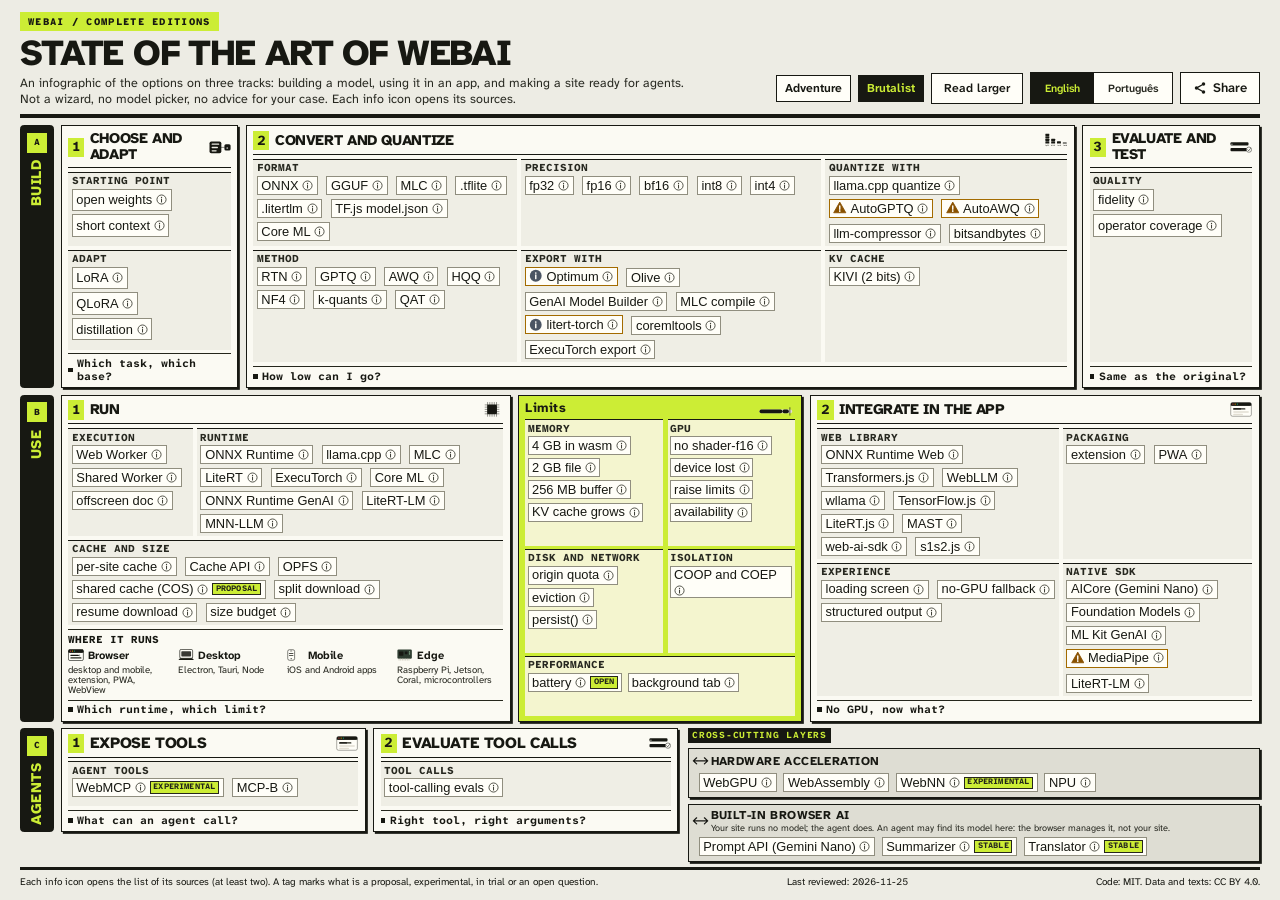
==== docs/index.html @ 15a41387 "Make the WebAI map readable on phones" ====
<!doctype html>
<html lang="en">
<head>
<meta charset="utf-8">
<meta name="viewport" content="width=device-width, initial-scale=1">
<title>State of the Art of WebAI</title>
<meta name="description" content="An infographic of the options on three tracks: building a model, using it in an app, and making a site ready for agents. Not a wizard, no model picker, no advice for your case. Each info icon opens its sources.">
<link rel="canonical" href="https://webai.blog.br/state-of-the-art/"><link rel="alternate" hreflang="en" href="https://webai.blog.br/state-of-the-art/?lang=en"><link rel="alternate" hreflang="pt" href="https://webai.blog.br/state-of-the-art/?lang=pt"><meta property="og:type" content="website"><meta property="og:title" content="State of the Art of WebAI"><meta property="og:description" content="An infographic of the options on three tracks: building a model, using it in an app, and making a site ready for agents. Not a wizard, no model picker, no advice for your case. Each info icon opens its sources."><meta property="og:url" content="https://webai.blog.br/state-of-the-art/"><meta property="og:image" content="https://webai.blog.br/state-of-the-art/figure-en.png">
<link rel="preload" href="fonts/atkinson-hyperlegible-next/atkinson-hyperlegible-next-latin-wght-normal.woff2" as="font" type="font/woff2" crossorigin>
<script>
(function () { try { var q = new URLSearchParams(location.search), r = document.documentElement;
  var th = q.get("theme") || localStorage.getItem("webai-theme"); if (th === "light" || th === "dark") r.setAttribute("data-theme", th);
  if (q.get("fit") === "0") r.setAttribute("data-size", "large"); } catch (e) {} })();
</script>
<style>
/* Atkinson Hyperlegible Next + Mono (OFL, self-hosted, variable). From design-webai/fonts.css; fonts is replaced by build.py (fonts/ or ../fonts/). */
@font-face { font-family: "Atkinson Hyperlegible Next"; font-style: normal; font-weight: 200 800; font-display: swap; src: url(fonts/atkinson-hyperlegible-next/atkinson-hyperlegible-next-latin-wght-normal.woff2) format("woff2"); unicode-range: U+0000-00FF,U+0131,U+0152-0153,U+02BB-02BC,U+02C6,U+02DA,U+02DC,U+0304,U+0308,U+0329,U+2000-206F,U+20AC,U+2122,U+2191,U+2193,U+2212,U+2215,U+FEFF,U+FFFD; }
@font-face { font-family: "Atkinson Hyperlegible Next"; font-style: normal; font-weight: 200 800; font-display: swap; src: url(fonts/atkinson-hyperlegible-next/atkinson-hyperlegible-next-latin-ext-wght-normal.woff2) format("woff2"); unicode-range: U+0100-02BA,U+02BD-02C5,U+02C7-02CC,U+02CE-02D7,U+02DD-02FF,U+0304,U+0308,U+0329,U+1D00-1DBF,U+1E00-1E9F,U+1EF2-1EFF,U+2020,U+20A0-20AB,U+20AD-20C0,U+2113,U+2C60-2C7F,U+A720-A7FF; }
@font-face { font-family: "Atkinson Hyperlegible Next Fallback"; src: local("Arial"); size-adjust: 100.58%; ascent-override: 97.8%; descent-override: 31.4%; line-gap-override: 0.0%; }
@font-face { font-family: "Atkinson Hyperlegible Mono"; font-style: normal; font-weight: 200 800; font-display: swap; src: url(fonts/atkinson-hyperlegible-mono/atkinson-hyperlegible-mono-latin-wght-normal.woff2) format("woff2"); unicode-range: U+0000-00FF,U+0131,U+0152-0153,U+02BB-02BC,U+02C6,U+02DA,U+02DC,U+0304,U+0308,U+0329,U+2000-206F,U+20AC,U+2122,U+2191,U+2193,U+2212,U+2215,U+FEFF,U+FFFD; }
@font-face { font-family: "Atkinson Hyperlegible Mono"; font-style: normal; font-weight: 200 800; font-display: swap; src: url(fonts/atkinson-hyperlegible-mono/atkinson-hyperlegible-mono-latin-ext-wght-normal.woff2) format("woff2"); unicode-range: U+0100-02BA,U+02BD-02C5,U+02C7-02CC,U+02CE-02D7,U+02DD-02FF,U+0304,U+0308,U+0329,U+1D00-1DBF,U+1E00-1E9F,U+1EF2-1EFF,U+2020,U+20A0-20AB,U+20AD-20C0,U+2113,U+2C60-2C7F,U+A720-A7FF; }
@font-face { font-family: "Atkinson Hyperlegible Mono Fallback"; src: local("Courier New"); size-adjust: 94.95%; ascent-override: 103.6%; descent-override: 33.3%; line-gap-override: 0.0%; }
/* State of the Art of WebAI. The board adapts to the window: app.js picks the font (--u, the chip text size) and arranges the five cards in
   1 to 5 columns so the whole map uses the available width and height; the text never shrinks below 12px. */
:root {
  --bg: #f0ede6; --card: #faf9f6; --edge: #d8d4c8; --ink: #1b1a18; --ink2: #55544f; --muted: #6a6964;
  --acc: #c4622d; --acc-tx: #a2461a; --soft: #f6e6dc; --paper: #ffffff; --track: #e2ded2; --sh1: #e7e3d8; --sh2: #ddd8ca; --hole: #3a3a36;
  --al-crit: #b42318; --al-crit-bg: #fdeceb; --al-crit-bd: #d4584d; --al-crit-tx: #8f1d14;
  --al-warn: #8a5200; --al-warn-bg: #fff3d6; --al-warn-bd: #a36b00; --al-warn-tx: #6b3f00;
  --al-info: #4b5563; --al-info-bg: #eceef1; --al-info-bd: #6b7380; --al-info-tx: #374151;
  /* Typography tokens (design-webai, set D): Atkinson Hyperlegible Next for everything, Atkinson Hyperlegible Mono for code. */
  --ff-ui: "Atkinson Hyperlegible Next", "Atkinson Hyperlegible Next Fallback", system-ui, sans-serif;
  --ff-mono: "Atkinson Hyperlegible Mono", "Atkinson Hyperlegible Mono Fallback", ui-monospace, "SF Mono", Menlo, Consolas, monospace;
  --font: var(--ff-ui);
  --ui-2xs: 10px; --ui-xs: 11px; --ui-sm: 12px; --ui-md: 13px; --ui-lg: 14px;   /* fixed UI scale; chip labels never go below --ui-2xs */
  --w-regular: 400; --w-medium: 500; --w-semibold: 600; --w-bold: 700;
  --num-table: tabular-nums;
}
@media (prefers-color-scheme: dark) {
  :root:not([data-theme="light"]) {
    --bg: #151412; --card: #1f1e1b; --edge: #3a3833; --ink: #f0ede6; --ink2: #b9b6ac; --muted: #99978f;
    --acc: #e8814a; --acc-tx: #f09a68; --soft: #2d221b; --paper: #2a2926; --track: #3a3833; --sh1: #1a1917; --sh2: #12110f; --hole: #0d0c0b;
    --al-crit: #ff9a90; --al-crit-bg: #3b1b18; --al-crit-bd: #c65a50; --al-crit-tx: #ffb4ac;
    --al-warn: #ffc861; --al-warn-bg: #382a0d; --al-warn-bd: #a9791c; --al-warn-tx: #ffd98f;
    --al-info: #b4bbc6; --al-info-bg: #2a2d32; --al-info-bd: #7f8896; --al-info-tx: #c9cfd8;
  }
}
:root[data-theme="dark"] {
  --al-crit: #ff9a90; --al-crit-bg: #3b1b18; --al-crit-bd: #c65a50; --al-crit-tx: #ffb4ac;
  --al-warn: #ffc861; --al-warn-bg: #382a0d; --al-warn-bd: #a9791c; --al-warn-tx: #ffd98f;
  --al-info: #b4bbc6; --al-info-bg: #2a2d32; --al-info-bd: #7f8896; --al-info-tx: #c9cfd8;
  --bg: #151412; --card: #1f1e1b; --edge: #3a3833; --ink: #f0ede6; --ink2: #b9b6ac; --muted: #99978f;
  --acc: #e8814a; --acc-tx: #f09a68; --soft: #2d221b; --paper: #2a2926; --track: #3a3833; --sh1: #1a1917; --sh2: #12110f; --hole: #0d0c0b;
}
* { box-sizing: border-box; }
[hidden] { display: none !important; }
html { background: var(--bg); }
body { margin: 0; background: var(--bg); color: var(--ink); font-family: var(--font); line-height: 1.4; font-variant-numeric: var(--num-table); }
a { color: inherit; }

/* page shell */
.page { --m: clamp(12px, 1.1vw, 16px); max-width: none; margin: 0 auto; padding: 8px var(--m) 8px; }
.top { display: flex; flex-wrap: wrap; gap: 8px 24px; align-items: center; justify-content: space-between; margin-bottom: 4px; }
.top h1 { margin: 0; font-size: 20px; letter-spacing: -0.01em; line-height: 1.2; }
.top p { margin: 4px 0 0; color: var(--ink2); font-size: 12px; line-height: 1.4; max-width: 90ch; }
[data-contrib-only][hidden] { display: none !important; }
.contrib-note { flex: 1 0 100%; padding: 4px 10px; border: 1px dashed var(--al-warn-bd); border-radius: 8px; background: var(--al-warn-bg); color: var(--al-warn-tx) !important; }
.seg { display: inline-flex; border: 1px solid var(--edge); border-radius: 999px; overflow: hidden; background: var(--card); }
.seg button { font: inherit; font-weight: 600; font-size: 13px; padding: 6px 14px; border: 0; background: transparent; color: var(--ink2); cursor: pointer; display: inline-flex; align-items: center; }
.seg button:hover { color: var(--ink); }
.seg button[aria-pressed="true"] { background: var(--ink); color: var(--bg); }
.seg button:focus-visible { outline: 2px solid var(--acc); outline-offset: -2px; }
.themes button { padding: 6px 10px; } .themes svg { width: 15px; height: 15px; display: block; }
.foot { margin-top: 6px; font-size: 11px;   display: flex; flex-wrap: wrap; gap: 8px 28px; color: var(--muted); }
.foot p { margin: 0; }
html.export .top, html.export .foot { display: none; }
html.export .page { padding: 20px; max-width: none; }
html.export .board { --u: 14.4px; width: 1552px; margin: 0; }

/* board: three lanes (rows), one per audience; each lane is a row of steps read left to right. Link bands sit between lanes. app.js picks the font (--u) so the whole board fits the window. */
.board { position: relative; display: flex; flex-direction: column; --u: 13px; --s: 9.8px; --gc: calc(var(--s) * 2.1);
  font-size: var(--u); padding: calc(var(--s) * 0.3) calc(var(--s) * 0.6) calc(var(--s) * 0.9) 0; max-width: 2400px; margin: 0 auto; gap: calc(var(--s) * 0.5); }
.lane { display: grid; grid-template-columns: calc(var(--u) * 2.5) minmax(0, 1fr); gap: calc(var(--s) * 0.9); align-items: stretch; }
.lane-h { display: flex; flex-direction: column; align-items: center; gap: calc(var(--s) * 0.8); padding: calc(var(--s) * 0.6) 0; border-radius: calc(var(--s) * 0.95); background: var(--ink); color: var(--bg); }
.lane-h h2 { margin: 0; font-size: calc(var(--u) * 1.5); line-height: 1; letter-spacing: 0.14em; text-transform: uppercase; writing-mode: vertical-rl; transform: rotate(180deg); white-space: nowrap; }
.lane-l { width: calc(var(--s) * 2); height: calc(var(--s) * 2); display: grid; place-items: center; border-radius: 50%; background: var(--bg); color: var(--ink); font-weight: 700; font-size: calc(var(--s) * 1.1); }
.lane[data-lane="build"] .lane-l { border-radius: 50%; } .lane[data-lane="use"] .lane-l { border-radius: 20%; } .lane[data-lane="agents"] .lane-l { border-radius: 50% 50% 50% 8%; }
.steps { display: flex; gap: var(--gc); min-width: 0; align-items: stretch; }
.steps > * { position: relative; flex: 1 1 0; min-width: 0; }
.steps > * + *::before { content: ""; position: absolute; z-index: 2; left: calc(var(--gc) * -0.92); top: calc(var(--s) * 1.6); width: 0; height: 0; border: calc(var(--s) * 0.55) solid transparent; border-left: calc(var(--s) * 0.8) solid var(--acc); border-right: 0; }
.steps > .panel.step::before { display: none; }
.band { position: relative; display: flex; align-items: center; gap: calc(var(--s) * 1.4); flex-wrap: wrap; margin-left: calc(var(--u) * 2.5 + var(--s) * 0.9); padding: calc(var(--s) * 0.5) calc(var(--s) * 1.1); background: var(--soft); border: 1.5px dashed var(--acc); border-radius: calc(var(--s) * 0.95); }
.band .varrow { flex: none; width: calc(var(--s) * 1.5); height: calc(var(--s) * 2.4); color: var(--acc); }
.band-h { min-width: 0; max-width: calc(var(--u) * 30); }
.band-h h3 { margin: 0; font-size: calc(var(--u) * 0.9); letter-spacing: 0.1em; text-transform: uppercase; color: var(--acc-tx); }
.band-note { margin: calc(var(--s) * 0.15) 0 0; font-size: calc(var(--u) * 0.85); color: var(--ink2); line-height: 1.3; }
.band .groups { column-width: auto; column-count: 1; display: flex; flex-wrap: wrap; gap: 0 calc(var(--s) * 1.6); align-items: center; }
.band .groups > .group { margin: 0; display: flex; align-items: center; gap: calc(var(--s) * 0.6); flex-wrap: wrap; }
.band .group h3 { margin: 0; }

/* cards */
.card { position: relative; display: flex; flex-direction: column; background: var(--card); border: 1px solid var(--edge);
  border-radius: calc(var(--s) * 0.95); padding: calc(var(--s) * 0.7) calc(var(--s) * 1.1);
  box-shadow: calc(var(--s) * 0.35) calc(var(--s) * 0.35) 0 var(--sh1), calc(var(--s) * 0.7) calc(var(--s) * 0.7) 0 var(--sh2); }
.badge { flex: none; width: calc(var(--s) * 2); height: calc(var(--s) * 2); border-radius: 50%; background: var(--ink); color: var(--bg); display: grid; place-items: center; font-weight: 700; font-size: calc(var(--s) * 1.1); }
.card-h { display: flex; align-items: center; gap: calc(var(--s) * 0.8); min-height: calc(var(--s) * 2); margin-bottom: calc(var(--s) * 0.35); }
.card-h h2 { margin: 0; flex: 1; min-width: 0; font-size: calc(var(--u) * 1.25); letter-spacing: -0.005em; }
.card-h .icon { display: block; height: calc(var(--s) * 2.2); width: calc(var(--s) * 4.6); flex: none; }
.card-h .icon svg { height: 100%; width: 100%; }
.body { flex: 1; display: flex; flex-direction: column; justify-content: flex-start; gap: calc(var(--s) * 0.6); padding: calc(var(--s) * 0.15) 0; }
.decision { margin-top: calc(var(--s) * 0.35); padding-top: calc(var(--s) * 0.5); border-top: 1px solid var(--edge); display: flex; align-items: center; gap: calc(var(--s) * 0.8);
  font-weight: 600; font-size: calc(var(--u) * 1.1); }
.decision::before { content: ""; flex: none; width: calc(var(--s) * 0.6); height: calc(var(--s) * 0.6); background: var(--acc); transform: rotate(45deg); }

/* groups and chips: the groups of a card flow in as many columns as fit, balanced top to bottom */
.groups { column-width: calc(var(--u) * 14); column-gap: calc(var(--s) * 1.6); column-fill: balance; }
.groups > .group { break-inside: avoid; margin: 0 0 calc(var(--s) * 0.6); }
.panel .groups { column-width: calc(var(--u) * 13.5); }
.group { min-width: 0; }
.group h3 { margin: 0 0 calc(var(--s) * 0.3); font-size: calc(var(--u) * 0.82); letter-spacing: 0.1em; text-transform: uppercase; color: var(--ink2); font-weight: 700; }
.chips { list-style: none; margin: 0; padding: 0; display: flex; flex-wrap: wrap; gap: calc(var(--s) * 0.3) calc(var(--s) * 0.35); }
.chip { display: inline-flex; align-items: center; gap: 0.5em; padding: calc(var(--s) * 0.2) calc(var(--s) * 0.55); background: var(--paper); border: 1px solid var(--edge); max-width: 100%;
  border-radius: calc(var(--s) * 1.1); font-size: var(--u); line-height: 1.12; font-weight: 600; text-decoration: none; color: var(--ink); }
.chip { font-family: inherit; cursor: pointer; text-align: left; }
.chip:hover { border-color: var(--acc); }
.chip:focus-visible { border-color: var(--acc); outline: 2px solid var(--acc); outline-offset: 2px; }
.chip[data-kind="tree"] .caret { width: 0.95em; height: 0.95em; flex: none; color: var(--muted); transition: color 0.12s; }
.chip[aria-expanded="true"] { border-color: var(--acc); background: var(--soft); }
.chip[aria-expanded="true"] .caret { color: var(--acc); }
.chip[data-status]:not([data-status="stable"]) { border-style: dashed; border-color: var(--acc); }
.chip[data-status="stable"] em { color: var(--ink2); }
.chips li { min-width: 0; max-width: 100%; }
.chip em { white-space: nowrap; font-style: normal; font-size: max(var(--ui-2xs), 0.62em); font-weight: 700; letter-spacing: 0.05em; text-transform: uppercase; color: var(--acc-tx); }

/* where it runs and limits */
.where h3 { margin: 0 0 calc(var(--s) * 0.4); font-size: calc(var(--u) * 0.82); letter-spacing: 0.1em; text-transform: uppercase; color: var(--ink2); font-weight: 700; }
.where-grid { display: grid; grid-template-columns: repeat(auto-fit, minmax(calc(var(--u) * 7.2), 1fr)); gap: calc(var(--s) * 0.9); }
.where-item .glyph { display: block; height: calc(var(--s) * 2); width: calc(var(--s) * 3.4); margin-bottom: calc(var(--s) * 0.3); }
.where-item .glyph svg { height: 100%; width: auto; max-width: 100%; }
.where-item a { font-weight: 700; font-size: calc(var(--u) * 1.05); text-decoration: none; }
.where-item a:hover { color: var(--acc); }
.where-item p { margin: calc(var(--s) * 0.2) 0 0; font-size: calc(var(--u) * 0.88); color: var(--ink2); line-height: 1.3; }
.panel { background: var(--soft); border: 1.5px solid var(--acc); border-radius: calc(var(--s) * 1.1); padding: calc(var(--s) * 0.6) calc(var(--s) * 0.9) calc(var(--s) * 0.35); }
.panel-h { display: flex; align-items: center; justify-content: space-between; margin-bottom: calc(var(--s) * 0.35); }
.panel-h h3 { margin: 0; font-size: calc(var(--u) * 1.1); letter-spacing: 0.1em; text-transform: uppercase; color: var(--acc-tx); }
.panel-h .icon { display: block; height: calc(var(--s) * 1.2); width: calc(var(--s) * 5.2); }
.panel-h .icon svg { height: 100%; width: 100%; }
.panel .chip { background: var(--paper); }

/* icons follow the theme */
[data-f="ink"] { fill: var(--ink); } [data-s="ink"] { stroke: var(--ink); }
[data-f="acc"] { fill: var(--acc); } [data-s="acc"] { stroke: var(--acc); }
[data-f="bg"] { fill: var(--bg); } [data-s="bg"] { stroke: var(--bg); }
[data-f="paper"] { fill: var(--paper); } [data-s="paper"] { stroke: var(--paper); }
[data-f="edge"] { fill: var(--edge); } [data-s="edge"] { stroke: var(--edge); }
[data-f="track"] { fill: var(--track); } [data-s="track"] { stroke: var(--track); }
[data-f="muted"] { fill: var(--muted); } [data-s="muted"] { stroke: var(--muted); }

/* source menu, alerts */
.sr { position: absolute; width: 1px; height: 1px; margin: -1px; padding: 0; overflow: hidden; clip: rect(0 0 0 0); white-space: nowrap; border: 0; }
.al { display: inline-flex; flex: none; width: 1.05em; height: 1.05em; }
.al .ai { width: 100%; height: 100%; display: block; }
.al .g { stroke: var(--paper); } .al .gf { fill: var(--paper); }
.al[data-level="critical"] { color: var(--al-crit); } .al[data-level="warning"] { color: var(--al-warn); } .al[data-level="info"] { color: var(--al-info); }
.chip[data-alert="critical"] { border-color: var(--al-crit-bd); } .chip[data-alert="warning"] { border-color: var(--al-warn-bd); } .chip[data-alert="info"] { border-color: var(--al-info-bd); }
.chip[data-alert] { border-style: solid; }
.pop { background: var(--paper); color: var(--ink); border: 1px solid var(--edge); border-radius: 12px; box-shadow: 0 10px 30px rgba(0, 0, 0, 0.18); font-size: 13px; line-height: 1.4; }
.pop { position: fixed; z-index: 60; width: min(360px, calc(100vw - 16px)); max-height: min(86vh, 640px); overflow: auto; padding: 6px; }
.pop-head, .pop-alert { padding: 7px 10px; }
.pop-head .ph-top { display: flex; align-items: baseline; gap: 8px; }
.pop-head strong { font-size: 14px; }
.pop-head .tag, .pop .tag { font-style: normal; font-size: max(var(--ui-2xs), 10.5px); font-weight: 700; letter-spacing: 0.05em; text-transform: uppercase; color: var(--acc-tx); }
.pop-head .ph-desc { margin: 3px 0 0; color: var(--ink2); }
.pop-head .ph-meta { margin: 5px 0 0; font-size: 11.5px; color: var(--ink2); font-variant-numeric: tabular-nums; }
.pop-alert { margin: 4px 0 2px; border-radius: 8px; }
.pop-alert .al-title { display: flex; align-items: center; gap: 6px; font-weight: 700; }
.pop-alert .al-text { margin: 4px 0 0; color: var(--ink); }
.pop-alert .al-meta { margin: 5px 0 0; font-size: 11.5px; color: var(--ink2); font-variant-numeric: tabular-nums; }
.pop[data-alert="critical"] { background: var(--al-crit-bg); border-color: var(--al-crit-bd); }
.pop[data-alert="warning"] { background: var(--al-warn-bg); border-color: var(--al-warn-bd); }
.pop[data-alert="info"] { background: var(--al-info-bg); border-color: var(--al-info-bd); }
[data-alert="critical"] .al-title { color: var(--al-crit-tx); } [data-alert="warning"] .al-title { color: var(--al-warn-tx); } [data-alert="info"] .al-title { color: var(--al-info-tx); }
.pop a { display: flex; flex-direction: column; gap: 1px; padding: 7px 10px; border-radius: 8px; text-decoration: none; }
.pop a:hover, .pop a:focus-visible { background: var(--soft); outline: none; }
.pop[data-alert] a:hover, .pop[data-alert] a:focus-visible { background: var(--paper); }
.pop a:focus-visible { box-shadow: inset 0 0 0 2px var(--acc); }
.pop .ev-group { display: flex; flex-wrap: wrap; gap: 0 4px; padding: 2px 10px 8px; }
.pop .ev-group .pg { width: 100%; padding: 6px 0 2px; }
.pop a.ev { display: inline-block; font-size: 12px; padding: 2px 6px; margin-left: -6px; word-break: break-all; text-decoration: underline; text-underline-offset: 2px; }
.pop[data-alert] { width: min(430px, calc(100vw - 16px)); }
.pop .t { font-weight: 600; }
.pop .m { display: flex; gap: 8px; align-items: baseline; color: var(--ink2); font-size: 11.5px; }
.pop .m em { font-style: normal; } .pop .m time { margin-left: auto; font-variant-numeric: tabular-nums; white-space: nowrap; }
.pop .pg { padding: 8px 10px 2px; font-size: 10.5px; letter-spacing: 0.12em; text-transform: uppercase; font-weight: 700; color: var(--ink2); }
.pop [role="group"] { border-top: 1px solid var(--edge); margin-top: 4px; }
.pop [role="menu"] > [role="group"]:first-child { margin-top: 2px; }
.pop[data-alert] [role="group"] { border-top-color: var(--edge); }

/* The board's size on the page is decided by app.js (see arrange()): Normal = the target font; Large = a bigger font; Fit = the smallest
   font (never below 12px) with which the whole map fits the window. The cards are re-arranged to use the width and the height. */
.small-window { font-size: 12px; color: var(--acc-tx); }
/* Fit to screen: while measuring and once it fits, the page is exactly one viewport tall (100% of the layout viewport, no vh/dvh to round). */
html.fitting, html.fitting body, html.fitted, html.fitted body { overflow: hidden; }
html.fitted, html.fitted body { height: 100%; }
html.fitted .page { height: 100%; display: flex; flex-direction: column; box-sizing: border-box; }
html.fitted .top, html.fitted .foot { flex: none; }
html.fitted .lane { flex: 1 1 auto; }
html.fitted .board { flex: 1 1 auto; min-height: 0; width: 100%; }   /* same width as when measured: an auto-margin flex item would shrink to its content */
html.embed .page { --m: 8px; padding: 4px var(--m); }
html.embed .top, html.embed .foot { display: none; }

/* header: title and tagline on the left; on the right ONE row (language, theme, Share), same height, same gap */
.intro { flex: 1 1 320px; min-width: 0; }
@media (pointer: coarse) { .chip { min-height: 24px; } }
.bar { display: flex; align-items: center; gap: 8px; flex: none; max-width: 100%; flex-wrap: wrap; }
.seg, .btn.share { height: 32px; box-sizing: border-box; }
.seg button { height: 100%; }
.btn { font: inherit; font-weight: 600; font-size: 13px; display: inline-flex; align-items: center; gap: 6px; padding: 6px 12px; border: 1px solid var(--edge); border-radius: 999px;
  background: var(--card); color: var(--ink2); cursor: pointer; text-decoration: none; }
.btn:hover, .btn[aria-expanded="true"] { color: var(--ink); border-color: var(--acc); }
.btn:focus-visible { outline: 2px solid var(--acc); outline-offset: 2px; }
.btn .ic { width: 14px; height: 14px; flex: none; }
.btn.sm { padding: 3px 10px; font-size: 12px; }
.small-window { flex-basis: 100%; text-align: right; font-size: 12px; color: var(--acc-tx); }
.reviewed { font-size: 12px; color: var(--muted); font-variant-numeric: tabular-nums; }

/* the Share popover: share, embed, download, suggest */
.pop-share { width: min(400px, calc(100vw - 16px)); max-height: 60vh; padding: 8px 14px 10px; }
.sh-top { position: sticky; top: 0; height: 0; z-index: 2; display: flex; align-items: flex-start; justify-content: flex-end; overflow: visible; }
.sh-top .btn { flex: none; }
.sh-top .btn { position: relative; top: 2px; background: var(--card); }
.sh-sec { padding: 8px 0 6px; border-top: 1px solid var(--edge); }
.sh-top + .sh-sec { border-top: 0; padding-top: 4px; }
.sh-sec h3 { margin: 0 0 6px; font-size: 11px; letter-spacing: 0.1em; text-transform: uppercase; color: var(--ink2); }
.sh-links { display: flex; flex-wrap: wrap; gap: 6px; }
.sh-foot { display: flex; align-items: center; justify-content: space-between; gap: 12px; padding-top: 8px; border-top: 1px solid var(--edge); font-size: 13px; }
.sh-foot a { color: var(--ink); text-underline-offset: 2px; }
.emb-help { margin: 0 0 2px; font-size: 12px; color: var(--ink2); }
.pop .emb-help a { display: inline; padding: 0; border-radius: 0; color: var(--ink2); text-decoration: underline; text-underline-offset: 2px; }
.pop .emb-help a:hover, .pop .emb-help a:focus-visible { background: none; color: var(--ink); }
.emb-row { display: grid; grid-template-columns: minmax(0, 1fr) auto; align-items: center; gap: 2px 12px; padding: 7px 0; border-top: 1px solid var(--edge); }
.emb-row:first-of-type { border-top: 0; }
.emb-txt { min-width: 0; }
.emb-txt b { font-size: 13px; }
.emb-txt p { margin: 1px 0 3px; font-size: 12px; line-height: 1.35; color: var(--ink2); }
.emb-txt code.pv { display: block; max-width: 100%; overflow: hidden; text-overflow: ellipsis; white-space: nowrap; font-family: var(--ff-mono); font-size: var(--ui-xs); color: var(--muted); }
.btn.copy { background: var(--ink); color: var(--bg); border-color: var(--ink); min-width: 78px; justify-content: center; }
.btn.copy:hover, .btn.copy:focus-visible { background: var(--acc); border-color: var(--acc); color: #fff; }
.btn.copy.done { background: var(--acc); border-color: var(--acc); color: #fff; }
@media (max-width: 700px) {
  .top { align-items: flex-start; }
  .bar { flex-wrap: wrap; }
  .small-window { text-align: left; }
  .pop-share { left: 0 !important; right: 0; top: auto !important; bottom: 0; width: 100% !important; max-height: 60vh; border-radius: 14px 14px 0 0; padding-bottom: 14px; }   /* phone: a short sheet at the bottom */
}
.toast { position: fixed; z-index: 90; left: 50%; bottom: 24px; transform: translateX(-50%); padding: 8px 14px; border-radius: 999px; background: var(--ink); color: var(--bg); font-size: 13px; }
@media (max-width: 700px) { .tools, .tools-row, .actions { align-items: flex-start; justify-content: flex-start; } .reviewed { padding-left: 0; } .top h1 { font-size: 20px; } }
.pop .m time { white-space: nowrap; }

/* the model line (drawn by app.js as one SVG path) and the small motions. Motion is decoration only: nothing depends on it. */
.where-item:nth-child(2) { --i: 1; } .where-item:nth-child(3) { --i: 2; } .where-item:nth-child(4) { --i: 3; }
@keyframes march { to { stroke-dashoffset: -16; } }
@keyframes wi-in { from { opacity: 0; transform: translateY(8px); } to { opacity: 1; transform: none; } }
@keyframes blink { 50% { opacity: 0; } }
@keyframes glow { from { opacity: 0.78; } to { opacity: 1; } }
@keyframes ring { 0% { opacity: 0.75; transform: scale(1); } 70%, 100% { opacity: 0; transform: scale(3.4); } }
@keyframes led { 0% { opacity: 1; } 50% { opacity: 0.22; } }
html.motion html.motion:not(.settled) .where-item { animation: wi-in 0.55s cubic-bezier(0.2, 0.7, 0.2, 1) both; animation-delay: calc(var(--i, 0) * 140ms + 200ms); }
html.motion .where-item .m-cursor { animation: blink 1.1s steps(1) infinite; animation-delay: calc(var(--i, 0) * 0.3s); }
html.motion .where-item .m-glow { animation: glow 3.2s ease-in-out infinite alternate; }
html.motion .where-item .m-pulse { animation: glow 2.4s ease-in-out infinite alternate; }
html.motion .where-item .m-ring { transform-box: fill-box; transform-origin: center; animation: ring 2.8s ease-out infinite; }
html.motion .where-item .m-led1 { animation: led 1.6s steps(1) infinite; }
html.motion .where-item .m-led2 { animation: led 1.6s steps(1) infinite 0.5s; }
.panel.step { align-self: stretch; display: flex; flex-direction: column; }
.panel.step .groups { column-width: calc(var(--u) * 12); }
@media (prefers-reduced-motion: reduce) { .where-item, .where-item * { animation: none !important; transition: none !important; } }
/* phone: one column; every lane is a header over its steps, the steps stack, the arrows point down */
@media (max-width: 700px) {
  .lane { grid-template-columns: 1fr; }
  .lane-h { flex-direction: row; align-items: center; padding: calc(var(--s) * 0.5) calc(var(--s) * 0.8); }
  .lane-h h2 { writing-mode: horizontal-tb; transform: none; font-size: calc(var(--u) * 1.1); }
  .steps { flex-direction: column; }
  .steps > * + *::before { left: calc(var(--s) * 3); top: calc(var(--gc) * -0.92); border: calc(var(--s) * 0.55) solid transparent; border-top: calc(var(--s) * 0.8) solid var(--acc); border-bottom: 0; }
  .band { margin-left: 0; }
}
.band .group h3 { position: absolute; width: 1px; height: 1px; margin: -1px; overflow: hidden; clip: rect(0 0 0 0); white-space: nowrap; }   /* the band's own title says it; the group label stays for screen readers */

/* soft separators: a thin dotted line, half transparent, between the groups of a card (horizontal), between its columns (vertical), and after a band's title.
   They are drawn without taking space, so the height does not change; app.js marks the group that starts a column (.first) so no line shows above it. */
:root { --sep: color-mix(in srgb, var(--ink) 30%, transparent); }
.card .groups, .panel .groups { column-rule: 1px dotted var(--sep); }
.card .group, .panel .group { position: relative; }
.card .group:not(.first)::before, .panel .group:not(.first)::before { content: ""; position: absolute; left: 0; right: 0; top: calc(var(--s) * -0.3); border-top: 1px dotted var(--sep); pointer-events: none; }
.group:first-child::before { display: none !important; }
.body > .where { position: relative; }
.body > .where::before { content: ""; position: absolute; left: 0; right: 0; top: calc(var(--s) * -0.3); border-top: 1px dotted var(--sep); }
.band-h { padding-right: calc(var(--s) * 1.4); border-right: 1px dotted var(--sep); align-self: stretch; display: flex; flex-direction: column; justify-content: center; }

/* Edition-only artwork and labels must not appear in classic rendering. */
html:not([data-edition]) .edition-only, html:not([data-edition]) .chapter-art, html:not([data-edition]) .chapter-name, html.export .edition-switch { display:none; }

</style>
<style id="editions-style" media="not all">
/* Visual editions for the main interactive page. Classic, embed and export are unchanged. */
html,body{min-height:100%;height:auto!important}
html[data-edition]{color-scheme:light}
body{background:var(--bg);color:var(--ink);overflow-x:clip}
.page{display:block!important;max-width:1600px;width:100%;height:auto!important;padding:33px clamp(14px,3.3vw,55px) 26px}
.top{display:block;margin:0 0 26px;padding:0 0 20px;border-bottom:1px solid var(--edge)}
.top .intro{max-width:800px}
.top h1{font-size:clamp(34px,6vw,75px);letter-spacing:-.053em;line-height:1;margin:12px 0 13px}
.top .intro p{font-size:clamp(14px,2vw,18px);line-height:1.48;color:var(--ink2);margin:0;max-width:67ch}
.top .bar{display:flex;margin:16px 0 0;align-items:center;flex-wrap:wrap;gap:8px}
.top .themes,.top .small-window{display:none}
.edition-switch{display:flex;flex-wrap:wrap;gap:7px}
.edition-switch button{font:650 14px/1.25 var(--ff-ui);padding:8px 11px;background:var(--paper);color:var(--ink);border:1px solid var(--edge);border-radius:5px;cursor:pointer}
.edition-switch button[aria-pressed=true]{color:var(--paper);background:var(--ink);border-color:var(--ink)}
.top .seg{max-width:100%;min-width:0}
.eyebrow{font:750 13px/1.1 var(--ff-mono);letter-spacing:.14em;color:var(--acc-tx);text-transform:uppercase}
.caption{margin:8px 0 0;font-size:14px;color:var(--ink2)}
.board{--u:16px!important;--s:11px!important;--gc:17px;display:flex;flex-direction:column;padding:0;margin:0;max-width:none;width:100%;gap:21px;font-size:16px}
.lane{display:block;min-width:0}
.lane[data-lane=build]{--route:var(--build)}
.lane[data-lane=use]{--route:var(--use)}
.lane[data-lane=agents]{--route:var(--agents)}
.lane-h{display:flex;flex-direction:row;justify-content:start;align-items:center;gap:12px;margin:0 0 13px;padding:0;color:var(--route);background:none;border-radius:0}
.lane-h h2{writing-mode:horizontal-tb;transform:none;font-size:24px;letter-spacing:.035em;text-transform:none;white-space:normal;color:var(--route)}
.lane-l{font:800 13px/1 var(--ff-mono);width:31px;height:31px;border-radius:50%!important;background:var(--route);color:var(--bg)}
.steps{display:grid;grid-template-columns:repeat(var(--cols, 3),minmax(0,1fr));gap:16px}
.lane[data-lane=agents]{--cols:2}
.steps>*{min-width:0}
.steps > *+*::before{content:none}
.card,.panel{display:flex;flex-direction:column;min-width:0;padding:16px;background:var(--card);border:1px solid var(--edge);border-radius:8px;box-shadow:none}
.card-h{min-height:0;gap:8px;margin:0 0 13px;align-items:center}
.card-h h2{font:780 clamp(21px,2vw,26px)/1.1 var(--ff-ui);letter-spacing:-.025em}
.card-h .icon{width:34px;height:21px}
.badge{font:750 15px/1 var(--ff-mono);width:auto;height:auto;border-radius:0;background:none;color:var(--route);padding-right:2px}
.body{gap:13px;padding:0}
.card .groups,.panel .groups{column-count:unset;column-width:auto;column-rule:0;display:grid;align-content:start;grid-template-columns:repeat(auto-fit,minmax(min(100%,153px),1fr));gap:11px}
.card .groups>.group,.panel .groups>.group{min-width:0;margin:0}
.card .group:not(.first)::before,.panel .group:not(.first)::before,.body>.where::before{content:none}
.group h3,.where h3,.panel-h h3,.band-h h3{letter-spacing:.035em;text-transform:none;font:740 15px/1.2 var(--ff-ui);color:var(--ink)}
.group h3{margin:0 0 7px;color:var(--ink2)}
.chips{display:flex;gap:5px}
.chip,.panel .chip{background:transparent;color:var(--ink);border:1px solid transparent;border-radius:4px;min-height:28px;padding:3px 5px;font:620 16px/1.23 var(--ff-ui);align-items:center}
.chip .n{overflow-wrap:anywhere;min-width:0}
.chip em{font:750 10px/1.18 var(--ff-mono);letter-spacing:.02em;color:var(--acc-tx);background:var(--paper);padding:2px 4px;border:1px solid var(--edge);border-radius:2px}
.chip:hover,.chip[aria-expanded=true]{background:var(--paper);border-color:var(--route,var(--acc))}
.chip[data-alert]{border-color:var(--al-warn-bd)}
.chip[data-alert=info]{border-color:var(--al-info-bd)}
.chip[data-alert=critical]{border-color:var(--al-crit-bd)}
.chip[data-status]:not([data-status=stable]){border-style:solid}
.chip[data-kind=tree] .caret{width:13px;height:13px;color:var(--muted)}
.decision{color:var(--ink);font:690 16px/1.2 var(--ff-ui);padding:10px 0 0;margin:13px 0 0;border-color:var(--edge)}
.decision::before{width:7px;height:7px;background:var(--route,var(--acc))}
.where{border-top:1px solid var(--edge);padding-top:9px}
.where-grid{grid-template-columns:repeat(2,minmax(0,1fr))}
.where-item a{font-size:16px}
.where-item p{font-size:14px}
.panel-h{margin:0 0 10px;color:var(--ink)}
.panel-h h3,.band-h h3{font-size:18px}
.band{margin:0;padding:13px 16px;background:var(--soft);border:1px solid var(--edge);color:var(--ink);gap:10px 16px;align-items:center}
.band-h{padding:0;border:0;align-self:auto}
.band-h p{font-size:14px;color:var(--ink2)}
.band .groups{flex:1 1 360px;min-width:0}
.foot{border-top:1px solid var(--edge);padding:15px 0 0;margin:23px 0 0;font-size:13px}

@media(max-width:950px){
 .steps{grid-template-columns:repeat(2,minmax(0,1fr))}
 .lane[data-lane=build] .steps>article:last-child{grid-column:1/-1}
 .lane[data-lane=use] .steps>article:last-child{grid-column:1/-1}
}
@media(max-width:700px){
 .board{gap:17px}.top .bar{justify-content:start}.top{margin-bottom:18px}
 .lane .steps{grid-template-columns:minmax(0,1fr)}
 .card,.panel{padding:13px}
 .card-h .icon{width:26px}
 .chip{min-height:31px}
 .band-h{max-width:none}
 .foot{flex-wrap:wrap}
}

/* CARTOON: the scene carries the actual stages, like a comic. Group = scene/caption. */
html[data-edition=comic]{
 --bg:#fff5d9;--card:#fff9e7;--paper:#fffdf4;--ink:#1c3135;--ink2:#2f464b;--muted:#4b5e60;
 --edge:#6d624b;--soft:#f4d185;--acc:#933e3d;--acc-tx:#8c343b;--sep:#b79f7e;--build:#963c45;--use:#075d50;--agents:#673d7e;
}
[data-edition=comic] body{background:radial-gradient(#9d694927 1px,transparent 1px) 0 0/8px 8px,var(--bg)}
[data-edition=comic] .top{border-bottom:4px solid var(--ink)}
[data-edition=comic] .top h1{font-weight:840}
[data-edition=comic] .lane{--frame:#f0c8ad}
[data-edition=comic] .lane[data-lane=use]{--frame:#c9e4bd}
[data-edition=comic] .lane[data-lane=agents]{--frame:#e3d0ef}
[data-edition=comic] .lane-h{align-items:center;min-height:96px;padding:14px 150px 14px 16px;position:relative;border:2px solid var(--ink);border-radius:12px;background:var(--frame);box-shadow:3px 3px 0 var(--ink);overflow:hidden}
[data-edition=comic] .lane-h h2{font-size:26px}
[data-edition=comic] .chapter-name{margin:0 0 4px;color:var(--ink);font:760 12px/1.2 var(--ff-mono);text-transform:uppercase;letter-spacing:.04em}
[data-edition=comic] .chapter-art{display:block;width:140px;height:100px;position:absolute;right:10px;bottom:-1px}
[data-edition=comic] .card,[data-edition=comic] .panel{border:2px solid var(--ink);border-radius:9px;box-shadow:3px 3px 0 var(--ink)}
[data-edition=comic] .card-h{padding-bottom:8px;border-bottom:2px solid var(--ink)}
[data-edition=comic] .badge{width:29px;height:26px;color:#fff9e0;background:var(--route);border:1.5px solid var(--ink);border-radius:4px}
[data-edition=comic] .groups>.group{background:color-mix(in srgb,var(--frame,var(--soft)) 44%,var(--card));border:1px solid #967d574f;border-radius:5px;padding:7px}
[data-edition=comic] .groups>.group h3{border-bottom:1px solid #51383154;padding-bottom:4px;color:var(--route,var(--ink))}
[data-edition=comic] .chip{background:#fffdf3;color:#203437;border:1px solid #a78e7070;border-radius:4px 9px 4px 4px}
[data-edition=comic] .chip[data-alert]{border-color:var(--al-warn-bd)}
[data-edition=comic] .chip em{background:#fae9b8;box-shadow:1px 1px 0 #8d5e4440}
[data-edition=comic] .decision{position:relative;align-self:start;background:var(--frame,var(--soft));border:1.5px solid var(--ink);border-radius:9px;padding:7px 9px;margin-top:14px}
[data-edition=comic] .decision::before{position:absolute;content:'';top:-5px;left:14px;border-left:1.5px solid var(--ink);border-top:1.5px solid var(--ink);background:var(--frame,var(--soft))}
[data-edition=comic] .band{border:2px solid var(--ink);border-radius:4px 12px;box-shadow:3px 3px 0 var(--ink)}
[data-edition=comic] .where{margin-top:7px}
@media(max-width:380px){[data-edition=comic] .lane-h{padding-right:103px}[data-edition=comic] .chapter-art{width:97px}}

.chapter-art,.chapter-name{display:none}
[data-edition=comic] .chapter-name{display:block}

/* Leave room for original, unabridged labels and their separate status marks. */
.top .intro{max-width:970px}
.card .groups,.panel .groups{grid-template-columns:repeat(auto-fit,minmax(min(100%,205px),1fr));align-items:start}
.panel.step .groups{grid-template-columns:minmax(0,1fr)}
.card .groups>.group:last-child:nth-child(odd){grid-column:1/-1}
.chip{flex-wrap:wrap;column-gap:5px;row-gap:3px}
.chip .n{overflow-wrap:break-word;max-width:100%}
.chip em{order:2}
.chip[data-kind=tree] .caret{order:1}
.band .groups{max-width:100%}
.band .chips{gap:5px 7px}
[data-edition=comic] .lane-h{min-height:125px;padding-right:245px}
[data-edition=comic] .chapter-art{width:222px;height:134px;right:18px}
[data-edition=comic] .chapter-name{font:830 15px/1.16 var(--ff-ui);letter-spacing:.075em;color:var(--route)}
[data-edition=comic] .lane-h h2{font-size:32px;color:var(--ink)}
@media(max-width:700px){
 [data-edition=comic] .lane-h{min-height:96px;padding-right:112px;padding-left:10px}
 [data-edition=comic] .chapter-art{width:108px;height:92px;right:2px}
 [data-edition=comic] .lane-h h2{font-size:25px}
 [data-edition=comic] .chapter-name{font-size:12px}
}

[data-edition=comic] [data-lane=use] .steps{grid-template-columns:1.3fr .78fr 1fr}
[data-edition=comic] [data-lane=build] .steps{grid-template-columns:1fr 1.4fr .8fr}
[data-edition=comic] .varrow{color:var(--ink)}
@media(max-width:950px){
 [data-edition=comic] .lane[data-lane] .steps{grid-template-columns:repeat(2,minmax(0,1fr))}
}
@media(max-width:700px){
 [data-edition=comic] .lane[data-lane] .steps{grid-template-columns:minmax(0,1fr)}
}

@media(min-width:1080px) and (orientation:landscape) {
html[data-edition] .page{max-width:2000px;padding:16px 24px 11px}
html[data-edition] .top{display:grid;grid-template-columns:minmax(0,1.25fr) minmax(0,1fr);align-items:end;gap:12px;padding:0 0 10px;margin:0 0 10px}
html[data-edition] .top h1{font:800 clamp(35px,3.3vw,56px)/.99 var(--ff-ui);margin:4px 0 5px;letter-spacing:-.045em}
html[data-edition] .top .intro p{max-width:88ch;font-size:12.5px;line-height:1.25}
html[data-edition] .top .bar{display:flex;flex-wrap:wrap;justify-content:flex-end;gap:7px;margin:0 0 3px}
.edition-switch button{padding:5px 8px;font-size:12px}
.top .seg button{font-size:11px}
.eyebrow{font-size:10px;letter-spacing:.13em}
html[data-edition] .board{--u:13.5px!important;--s:8px!important;gap:8px;font-size:13.5px}
html[data-edition] .lane{display:grid;grid-template-columns:45px minmax(0,1fr);gap:8px;padding:0}
html[data-edition] .lane-h{display:flex;flex-direction:column;justify-content:start;gap:8px;border:1px solid var(--route);padding:7px 0;margin:0;min-height:0;border-radius:4px}
html[data-edition] .lane-h h2{font-size:16px;writing-mode:vertical-rl;transform:rotate(180deg);white-space:nowrap;letter-spacing:.03em}
html[data-edition] .lane-l{width:22px;height:22px;font-size:10px;flex:none}
html[data-edition] .lane .steps{gap:8px}
html[data-edition] [data-lane=build] .steps{grid-template-columns:19fr 62fr 19fr}
html[data-edition] [data-lane=use] .steps{grid-template-columns:38fr 24fr 38fr}
html[data-edition] [data-lane=agents] .steps{grid-template-columns:1fr 1fr}
html[data-edition] .card,html[data-edition] .panel{padding:7px 9px 6px}
html[data-edition] .card-h{gap:6px;margin:0 0 6px;padding-bottom:4px}
html[data-edition] .card-h h2{font-size:clamp(17px,1.38vw,22px);white-space:normal}
html[data-edition] .card-h .icon{width:24px;height:16px}
html[data-edition] .body{gap:5px}
html[data-edition] .card .groups,html[data-edition] .panel .groups{display:grid;gap:4px;grid-template-columns:repeat(2,minmax(0,1fr));padding:0}
html[data-edition] #layer-convert .groups{grid-template-columns:repeat(3,minmax(0,1fr))}
html[data-edition] #layer-run .groups{grid-template-columns:31fr 69fr}
html[data-edition] #layer-run .groups>.group:last-child{grid-column:1/-1}
html[data-edition] #layer-choose .groups,html[data-edition] #layer-evaluate .groups,html[data-edition] [data-lane=agents] .groups{grid-template-columns:minmax(0,1fr)}
html[data-edition] .card .groups>.group:only-child{grid-column:auto}
html[data-edition] .panel .groups>.group{padding:4px;min-height:0}
html[data-edition] .card .groups>.group,html[data-edition] .band .groups>.group{padding:4px 6px}
html[data-edition] .group h3,html[data-edition] .where h3{font-size:12px;margin:0 0 3px;padding:0;line-height:1.08;letter-spacing:0}
html[data-edition] .chips{gap:2px 4px}
html[data-edition] .chip,html[data-edition] .panel .chip{font-size:13.5px;line-height:1.08;min-height:17px;padding:1px 3px;gap:3px}
html[data-edition] .chip em{font-size:8.5px;line-height:1.1;padding:1px 3px}
html[data-edition] .chip[data-kind=tree] .caret{width:11px;height:11px}
html[data-edition] .decision{font-size:12.5px;line-height:1.15;margin-top:5px;padding-top:4px;gap:5px}
html[data-edition] .decision::before{width:5px;height:5px}
html[data-edition] .panel-h{margin-bottom:4px}
html[data-edition] .panel-h h3,html[data-edition] .band-h h3{font-size:14px}
html[data-edition] .where{margin:0;padding:4px 0 0}
html[data-edition] .where-grid{grid-template-columns:repeat(4,minmax(0,1fr));gap:4px}
html[data-edition] .where-item .glyph{height:15px;margin:0}
html[data-edition] .where-item a{font-size:12px}
html[data-edition] .where-item p{font-size:10.5px;line-height:1.08}
html[data-edition] .band{gap:5px 9px;padding:4px 8px;margin-left:53px;flex-wrap:nowrap}
html[data-edition] .band-h{min-width:145px;max-width:350px}
html[data-edition] .band-h p{font-size:11px;line-height:1.15;margin:2px 0 0}
html[data-edition] .band .groups{flex:1 1 auto}
html[data-edition] .band .groups>.group{padding:2px 4px}
html[data-edition] .foot{display:flex;justify-content:space-between;gap:4px 14px;font-size:10.5px;margin:8px 0 0;padding:5px 0 0}
html[data-edition=comic] .lane-h{overflow:visible;box-shadow:2px 2px 0 var(--ink)}
html[data-edition=comic] .lane-h .chapter-name{display:none}
html[data-edition=comic] .chapter-art{width:39px;height:33px;right:1px;bottom:3px;opacity:1}
html[data-edition=comic] .lane-h h2{color:var(--route)}
html[data-edition=comic] .badge{width:22px;height:19px;font-size:11px}
html[data-edition=comic] .decision{padding:4px 6px;margin-top:7px}
html[data-edition=comic] .card,html[data-edition=comic] .panel,html[data-edition=comic] .band{box-shadow:2px 2px 0 var(--ink)}
}

@media(min-width:1080px) and (orientation:landscape) {
html[data-edition] .page{padding:12px 20px 9px}
html[data-edition] .top{padding-bottom:7px;margin-bottom:7px}
html[data-edition] .top h1{font-size:clamp(33px,2.85vw,50px)}
html[data-edition] .top p{font-size:11.5px}
html[data-edition] .board{gap:6px}
html[data-edition] .lane{grid-template-columns:37px minmax(0,1fr);gap:7px}
html[data-edition] .band{margin-left:44px}
html[data-edition] [data-lane=build] .steps{grid-template-columns:16fr 67fr 17fr}
html[data-edition] .card,html[data-edition] .panel{padding:5px 7px}
html[data-edition] .card-h{margin-bottom:4px;padding-bottom:2px}
html[data-edition] .card-h h2{font-size:clamp(16px,1.24vw,20px)}
html[data-edition] .card .groups>.group{padding:3px 4px}
html[data-edition] .panel .groups>.group{padding:3px}
html[data-edition] .group h3,html[data-edition] .where h3{font-size:11.5px;margin-bottom:2px}
html[data-edition] .chips{gap:1px 3px}
html[data-edition] .chip,html[data-edition] .panel .chip{font-size:13px;min-height:15px;padding:0 3px;line-height:1.06}
html[data-edition] .chip em{font-size:8px;padding:1px 2px}
html[data-edition] .decision{font-size:12px;padding-top:3px;margin-top:4px}
html[data-edition] .band{padding:3px 7px}
html[data-edition] .band-h{max-width:285px}
html[data-edition] .band-h h3{font-size:13px}
html[data-edition] .band-h p{margin-top:1px;font-size:10px}
html[data-edition] .where-grid{grid-template-columns:repeat(4,minmax(0,1fr))}
html[data-edition] .where-item .glyph{float:left;width:20px;height:13px;margin:2px 2px 0 0}
html[data-edition] .where-item p{clear:both;margin:0}
html[data-edition] .foot{margin-top:5px;font-size:10px}
html[data-edition=comic] .chapter-art{width:31px;height:26px;right:2px}
html[data-edition=comic] .decision{padding:3px 5px;margin-top:4px}
}

/* On a wide screen the connections run beside Agents, not as two extra rows. */
.landscape-connections{display:contents}
@media(min-width:1080px) and (orientation:landscape){
html[data-edition] .board{display:grid;grid-template-columns:minmax(0,1.15fr) minmax(0,1fr);align-items:start;gap:7px 10px}
html[data-edition] .lane:not([data-lane=agents]){grid-column:1/-1}
html[data-edition] .landscape-connections{display:grid;gap:6px;align-content:start;grid-column:2;min-width:0}
html[data-edition] .landscape-connections .band{margin:0;flex-wrap:wrap;gap:2px 5px}
html[data-edition] .landscape-connections .band-h{max-width:none}
html[data-edition] .landscape-connections .band .groups{flex:1 1 auto}
html[data-edition] .landscape-connections .band[data-band=bridge] .groups{flex:1 1 100%}
html[data-edition] .landscape-connections .band .varrow{transform:rotate(-90deg)}
html[data-edition] [data-lane=agents] .card-h h2{font-size:17px}
}
.landscape-caption{margin:0;font:730 10px/1 var(--ff-mono);color:var(--ink2);text-transform:uppercase;letter-spacing:.08em}
@media(min-width:1080px) and (orientation:landscape){
 html[data-edition=comic] [data-lane=agents] .chapter-art{width:24px;height:19px;right:5px;bottom:2px}
 html[data-edition=comic] [data-lane=agents] .lane-h{gap:3px}
}

/* The three themes keep their composition; spacing belongs to an option, not its icon. */
@media(min-width:1080px) and (orientation:landscape) {
html[data-edition] .board .chips { gap:4px 9px; align-items:center; }
html[data-edition] .board .chip,
html[data-edition] .board .panel .chip {
  min-height:17px;
  padding:1px 4px;
  column-gap:4px;
  max-width:100%;
}
html[data-edition] .board .chip:focus-visible { outline-offset:1px; }
html[data-edition] #layer-convert .groups {
  grid-template-columns: 1.15fr .93fr 1.14fr;
  align-items:start;
}
/* Give label-heavy groups space to wrap; do not stretch short lists into the next group. */
html[data-edition] #layer-run .groups{grid-template-columns:29fr 71fr}
html[data-edition] #layer-integrate .groups{grid-template-columns:56fr 44fr}
html[data-edition] #layer-integrate .groups>.group:nth-child(4){grid-column:1/-1}
html[data-edition] .panel.step .groups {grid-template-columns:1.08fr 1fr;gap:3px 5px}
html[data-edition] .panel.step .chips {gap:3px 6px}
html[data-edition] #layer-choose .chips,
html[data-edition] #layer-evaluate .chips { gap:4px 8px; }
html[data-edition] #layer-choose .groups .chips>li,
html[data-edition] #layer-evaluate .groups .chips>li{flex:0 0 100%}
html[data-edition] #layer-choose .groups .chip,
html[data-edition] #layer-evaluate .groups .chip{min-height:20px}
html[data-edition] .landscape-connections .band .chips {gap:4px 7px}
}
@media(min-width:1080px) and (orientation:landscape) {
html[data-edition] .board .chip,
html[data-edition] .board .panel .chip{min-height:15px;padding-block:0}
html[data-edition] .board #layer-choose .groups .chip,
html[data-edition] .board #layer-evaluate .groups .chip{min-height:20px;padding-block:1px}
html[data-edition] #layer-integrate .groups>.group:nth-child(4){grid-column:auto}
html[data-edition] [data-lane=build] .steps{grid-template-columns:15fr 70fr 15fr}
html[data-edition] #layer-convert .groups{grid-template-columns:1.09fr 1.24fr 1fr}
html[data-edition] .board .panel.step .chip{padding-inline:3px}
}
@media(min-width:1080px) and (orientation:landscape) {
}

/* Dedicated option type: regular-weight, readable at a glance, with a larger hit area. */
html[data-edition] .board .chip,
html[data-edition] .board .panel .chip{
  font-family:"Helvetica Neue",Arial,sans-serif;
  font-size:15px;
  font-weight:500;
  font-variant-numeric:tabular-nums;
  letter-spacing:0;
  line-height:1.18;
}
html[data-edition] .board .chip em{font-size:9px;line-height:1.08}
@media(min-width:1080px) and (orientation:landscape){
 html[data-edition] .board .chip,
 html[data-edition] .board .panel .chip{font-size:14px;min-height:20px;padding-block:1px}
 html[data-edition] .board #layer-choose .groups .chip,
 html[data-edition] .board #layer-evaluate .groups .chip{min-height:24px;padding-block:2px}
 html[data-edition] .board .panel.step .chip{min-height:19px}
 html[data-edition] .board .chip[data-kind=tree] .caret{width:12px;height:12px}
 html[data-edition] .panel.step .chips{gap:3px 7px}
}
@media(min-width:1540px) and (orientation:landscape){
 html[data-edition] .board .chip,html[data-edition] .board .panel .chip{font-size:15px;min-height:21px}
 html[data-edition] .board .panel.step .chip{min-height:20px}
 html[data-edition] .board #layer-choose .groups .chip,
 html[data-edition] .board #layer-evaluate .groups .chip{min-height:25px}
 html[data-edition] .board .chip em{font-size:9.5px}
}

/* Fill each layer's existing grid, without changing the chip metrics. */
@media(min-width:1080px) and (orientation:landscape){
 html[data-edition] .board .card .body>.groups,
 html[data-edition] .board .panel.step>.groups{
   flex:1 0 auto;
   align-content:stretch;
   align-items:stretch;
   grid-auto-rows:auto;
 }
 html[data-edition] .board .card .groups>.group,
 html[data-edition] .board .panel.step .groups>.group{
   align-self:stretch;
   min-width:0;
 }
 /* Three groups in a two-column layer: the remaining group gets the full line.
    Five groups in Limites use the same rule for its final group. */
 html[data-edition] .board #layer-run .groups>.group:last-child,
 html[data-edition] .board .panel.step .groups>.group:last-child{
   grid-column:1/-1;
 }
 html[data-edition] .board .card .groups>.group:only-child{
   grid-column:1/-1;
 }
}

/* The readable UI is not scaled with the fitted map. On narrow windows, avoid
   spending most of the view on the introductory and footer chrome. */
.edition-size{font-family:var(--ff-ui);font-size:12px}
@media(max-width:1079px){
 html[data-edition][data-edition-size=fit] .page{padding:12px 14px 9px}
 html[data-edition][data-edition-size=fit] .top{margin-bottom:9px;padding-bottom:8px}
 html[data-edition][data-edition-size=fit] .top h1{font-size:clamp(28px,4.6vw,48px);margin:4px 0 6px}
 html[data-edition][data-edition-size=fit] .top .intro p{font-size:12px;line-height:1.2}
 html[data-edition][data-edition-size=fit] .top .bar{margin-top:7px;gap:5px}
 html[data-edition][data-edition-size=fit] .edition-switch{gap:4px}
 html[data-edition][data-edition-size=fit] .edition-switch button{padding:4px 6px;font-size:11px}
 html[data-edition][data-edition-size=fit] .foot{margin-top:8px;padding-top:5px;gap:3px 8px;font-size:10px;line-height:1.15}
}

/* BRUTALIST: heavy typography, straight rules and high-contrast signposting. */
html[data-edition=brutal]{
 --bg:#edece4;--card:#fbfaf3;--paper:#fffef8;--ink:#171812;--ink2:#272820;
 --muted:#414239;--edge:#25261c;--sep:#aaa995;--soft:#deddd3;
 --acc:#161612;--acc-tx:#222519;--build:#171812;--use:#171812;--agents:#171812;
 --acid:#cced35;--mute-panel:#efeee5;
}
html[data-edition=brutal] body{background:var(--bg)}
[data-edition=brutal] .eyebrow{width:max-content;padding:4px 8px;background:var(--acid);color:var(--ink);font-weight:800}
[data-edition=brutal] .top{border-bottom:4px solid var(--ink);padding-bottom:7px}
[data-edition=brutal] .top h1{font-family:"Arial Black","Helvetica Neue",Arial,sans-serif;font-weight:900;text-transform:uppercase;letter-spacing:-.045em}
[data-edition=brutal] .top .intro p{color:var(--ink2)}
[data-edition=brutal] .top .btn,[data-edition=brutal] .seg,[data-edition=brutal] .edition-switch button{border:1px solid var(--ink);border-radius:0;background:var(--paper);color:var(--ink)}
[data-edition=brutal] .edition-switch button[aria-pressed=true],[data-edition=brutal] .top .seg button[aria-pressed=true]{background:var(--ink);color:var(--acid)}
[data-edition=brutal] .lane-h{background:var(--ink);border-radius:0;color:var(--acid);padding-inline:7px}
[data-edition=brutal] .lane-h h2{color:var(--acid);text-transform:uppercase;font-weight:800}
[data-edition=brutal] .lane-l{background:var(--acid);color:var(--ink);border-radius:0!important}
[data-edition=brutal] .card,[data-edition=brutal] .panel,[data-edition=brutal] .band{border:1.6px solid var(--ink);border-radius:0;box-shadow:2px 2px 0 var(--ink)}
[data-edition=brutal] .card-h{border-bottom:2px solid var(--ink);padding-bottom:4px!important}
[data-edition=brutal] .card-h h2{text-transform:uppercase;font-weight:820;letter-spacing:-.025em}
[data-edition=brutal] .badge{background:var(--acid);color:var(--ink);padding:3px 4px}
[data-edition=brutal] .card .groups>.group,[data-edition=brutal] .panel .groups>.group{background:var(--mute-panel);border-top:1px solid var(--ink)}
[data-edition=brutal] .group h3,[data-edition=brutal] .where h3{font-family:var(--ff-mono);text-transform:uppercase;letter-spacing:0;font-weight:770}
[data-edition=brutal] .board .chip{border:1px solid #908e7f;border-radius:0;background:var(--paper)}
[data-edition=brutal] .board .chip:hover,[data-edition=brutal] .board .chip[aria-expanded=true]{background:var(--acid);border-color:var(--ink)}
[data-edition=brutal] .board .chip em{background:var(--acid);padding-inline:3px;border-radius:0}
[data-edition=brutal] .board .chip[data-alert]{border-color:var(--al-warn-bd)}
[data-edition=brutal] .decision{font-family:var(--ff-mono);font-weight:700}
[data-edition=brutal] .decision::before{background:var(--ink);transform:none}
[data-edition=brutal] .panel.step{background:var(--acid)}
[data-edition=brutal] .panel.step .group{background:#f4f5cf}
[data-edition=brutal] .landscape-caption{background:var(--ink);color:var(--acid);width:max-content;padding:3px 5px}
[data-edition=brutal] .band-h h3{text-transform:uppercase}
[data-edition=brutal] .foot{border-top:3px solid var(--ink);color:var(--ink)}

/* On phones, show a readable index instead of scaling the detailed board down.
   A section opens the complete map at its original, legible reading size. */
.mobile-map,.mobile-map-back.btn{display:none}
@media(max-width:700px){
 html[data-edition][data-mobile-map=overview] .board{display:none}
 html[data-edition][data-mobile-map=overview] .mobile-map{display:grid;gap:6px}
 .mobile-map section{padding:5px 6px 6px;border:1px solid var(--edge);background:var(--card)}
 .mobile-map h2{font:800 12px/1.1 var(--ff-mono);letter-spacing:.035em;text-transform:uppercase;margin:0 0 5px;color:var(--ink)}
 .mobile-map-actions{display:grid;grid-template-columns:repeat(2,minmax(0,1fr));gap:4px}
 .mobile-map [data-mobile-lane=build] .mobile-map-actions{grid-template-columns:repeat(3,minmax(0,1fr))}
 .mobile-map button{appearance:none;text-align:left;word-break:normal;overflow-wrap:break-word;min-height:38px;padding:4px 5px;border:1px solid var(--edge);color:var(--ink);background:var(--paper);font:720 14px/1.12 var(--ff-ui);cursor:pointer}
 .mobile-map button:focus-visible,.mobile-map-back:focus-visible{outline:2px solid var(--ink);outline-offset:1px}
 .mobile-map [data-mobile-lane=connections] button{background:var(--soft)}
 html[data-edition=brutal] .mobile-map h2{width:max-content;background:var(--acid);padding:2px 4px}
 html[data-edition=comic] .mobile-map section{border-radius:6px}
 html[data-edition=comic] [data-mobile-lane=build]{background:#f0c8ad}
 html[data-edition=comic] [data-mobile-lane=use]{background:#c9e4bd}
 html[data-edition=comic] [data-mobile-lane=agents]{background:#e3d0ef}
 html[data-edition][data-mobile-map=overview] .top .intro p{font-size:11px}
 html[data-edition][data-mobile-map=overview] .top .bar{gap:4px}
 html[data-edition][data-mobile-map=overview] .top .seg,
 html[data-edition][data-mobile-map=overview] .top .btn{height:28px;font-size:11px;padding-block:3px}
 html[data-edition][data-mobile-map=detail] .page{padding-bottom:76px}
 html[data-edition][data-mobile-map=detail] .board :is(.card,.panel.step,.band){scroll-margin-top:10px}
 html[data-edition][data-mobile-map=detail] .mobile-map-back.btn{
   position:fixed;display:inline-flex;z-index:30;right:12px;bottom:max(12px,env(safe-area-inset-bottom));
   min-height:40px;background:var(--ink);color:var(--paper);box-shadow:0 2px 6px #0004
 }
}
@media(max-width:700px) and (max-height:700px){
 html[data-edition][data-mobile-map=overview] .top :is(.eyebrow,.intro p),
 html[data-edition][data-mobile-map=overview] .foot p:first-child{display:none}
 html[data-edition][data-mobile-map=overview] .top h1{font-size:clamp(23px,6vw,30px)}
}
@media(max-width:700px){
 .mobile-map-hint{margin:0 0 1px;font:600 12px/1.25 var(--ff-ui);color:var(--ink2)}
 .mobile-map [data-mobile-lane=use] button:last-child{grid-column:1/-1}
}
@media(max-width:700px) and (max-height:700px){
 html[data-edition][data-mobile-map=overview] .mobile-map{gap:4px}
 html[data-edition][data-mobile-map=overview] .mobile-map section{padding-block:3px}
}
</style>
</head>
<body>
<div class="page">
<header class="top"><div class="intro"><div class="eyebrow edition-only" data-t="ui.edition.eyebrow">WebAI / Complete editions</div><h1 data-t="site.title">State of the Art of WebAI</h1><p data-t="site.tagline">An infographic of the options on three tracks: building a model, using it in an app, and making a site ready for agents. Not a wizard, no model picker, no advice for your case. Each info icon opens its sources.</p></div><div class="bar"><div class="edition-switch" role="group" data-al="ui.edition.label" aria-label="Visual editions"><button type="button" data-select-edition="comic" aria-pressed="false" data-t="ui.edition.comic">Adventure</button><button type="button" data-select-edition="brutal" aria-pressed="false" data-t="ui.edition.brutal">Brutalist</button></div><button type="button" class="btn edition-size" data-edition-size aria-pressed="false" hidden>Read larger</button><div class="seg langs" role="group" aria-label="Language" data-al="ui.language"><button type="button" data-lang="en" aria-pressed="true">English</button><button type="button" data-lang="pt" aria-pressed="false">Português</button></div><div class="seg themes" role="group" aria-label="Theme" data-al="ui.theme"><button type="button" data-theme-choice="auto" aria-pressed="true" aria-label="Auto" data-al="ui.theme.auto" title="Auto" data-tl="ui.theme.auto"><svg viewBox="0 0 16 16" aria-hidden="true"><circle cx="8" cy="8" r="5.5" fill="none" stroke="currentColor" stroke-width="1.5"/><path d="M8 2.5a5.5 5.5 0 0 0 0 11z" fill="currentColor"/></svg></button><button type="button" data-theme-choice="light" aria-pressed="false" aria-label="Light" data-al="ui.theme.light" title="Light" data-tl="ui.theme.light"><svg viewBox="0 0 16 16" aria-hidden="true"><circle cx="8" cy="8" r="3" fill="currentColor"/><g stroke="currentColor" stroke-width="1.5" stroke-linecap="round"><path d="M8 1.5v1.6M8 12.9v1.6M1.5 8h1.6M12.9 8h1.6M3.4 3.4l1.1 1.1M11.5 11.5l1.1 1.1M3.4 12.6l1.1-1.1M11.5 4.5l1.1-1.1"/></g></svg></button><button type="button" data-theme-choice="dark" aria-pressed="false" aria-label="Dark" data-al="ui.theme.dark" title="Dark" data-tl="ui.theme.dark"><svg viewBox="0 0 16 16" aria-hidden="true"><path d="M13 9.6A5.6 5.6 0 0 1 6.4 3a5.6 5.6 0 1 0 6.6 6.6z" fill="currentColor"/></svg></button></div><button type="button" class="btn share" aria-haspopup="dialog" aria-expanded="false" aria-controls="pop-share" data-menu-btn="share"><svg class="ic" viewBox="0 0 16 16" aria-hidden="true" focusable="false"><circle cx="12" cy="3.5" r="2" fill="currentColor"/><circle cx="4" cy="8" r="2" fill="currentColor"/><circle cx="12" cy="12.5" r="2" fill="currentColor"/><path d="M5.8 7l4.4-2.5M5.8 9l4.4 2.5" fill="none" stroke="currentColor" stroke-width="1.4" stroke-linecap="round"/></svg><span data-t="ui.share">Share</span></button></div><span class="small-window" role="status" hidden data-t="ui.small">Small window: scroll, or use Normal.</span><p class="contrib-note" role="status" hidden data-t="ui.contrib">Contributor mode: alerts for broken links are shown.</p></header>
<div class="board" role="group" aria-label="State of the Art of WebAI"><section class="lane" data-lane="build"><div class="lane-h"><span class="lane-l" aria-hidden="true">A</span><div><p class="chapter-name" data-t="ui.edition.chapter.build">Model workshop</p><h2 data-t="ui.lane.build">Build</h2></div><svg class="chapter-art" aria-hidden="true" viewBox="80 310 330 300"><ellipse cx="267" cy="586" rx="176" ry="23" fill="#8e5e5130" stroke="none" stroke-width="1"/><rect x="110" y="478" width="269" height="94" rx="8" fill="#cb6652" stroke="#192c34" stroke-width="4"/><rect x="126" y="468" width="236" height="88" rx="5" fill="#f7cf8e" stroke="#192c34" stroke-width="4"/><rect x="108" y="546" width="273" height="20" rx="4" fill="#b44349" stroke="#192c34" stroke-width="4"/><path d="M134 568L134 587" stroke="#192c34" stroke-width="7" stroke-linecap="round" /><path d="M353 568L353 587" stroke="#192c34" stroke-width="7" stroke-linecap="round" /><g transform="translate(197 365) rotate(-10)"><path d="M13 -8L13 3" stroke="#192c34" stroke-width="4" stroke-linecap="round" /><path d="M13 87L13 99" stroke="#192c34" stroke-width="4" stroke-linecap="round" /><path d="M32 -8L32 3" stroke="#192c34" stroke-width="4" stroke-linecap="round" /><path d="M32 87L32 99" stroke="#192c34" stroke-width="4" stroke-linecap="round" /><path d="M51 -8L51 3" stroke="#192c34" stroke-width="4" stroke-linecap="round" /><path d="M51 87L51 99" stroke="#192c34" stroke-width="4" stroke-linecap="round" /><path d="M70 -8L70 3" stroke="#192c34" stroke-width="4" stroke-linecap="round" /><path d="M70 87L70 99" stroke="#192c34" stroke-width="4" stroke-linecap="round" /><path d="M89 -8L89 3" stroke="#192c34" stroke-width="4" stroke-linecap="round" /><path d="M89 87L89 99" stroke="#192c34" stroke-width="4" stroke-linecap="round" /><path d="M-10 16L3 16" stroke="#192c34" stroke-width="4" stroke-linecap="round" /><path d="M94 16L106 16" stroke="#192c34" stroke-width="4" stroke-linecap="round" /><path d="M-10 34L3 34" stroke="#192c34" stroke-width="4" stroke-linecap="round" /><path d="M94 34L106 34" stroke="#192c34" stroke-width="4" stroke-linecap="round" /><path d="M-10 52L3 52" stroke="#192c34" stroke-width="4" stroke-linecap="round" /><path d="M94 52L106 52" stroke="#192c34" stroke-width="4" stroke-linecap="round" /><path d="M-10 70L3 70" stroke="#192c34" stroke-width="4" stroke-linecap="round" /><path d="M94 70L106 70" stroke="#192c34" stroke-width="4" stroke-linecap="round" /><rect x="0" y="0" width="96" height="90" rx="12" fill="#f0a950" stroke="#192c34" stroke-width="4"/><rect x="13" y="12" width="69" height="64" rx="8" fill="#fff0ae" stroke="#192c34" stroke-width="3"/><circle cx="37" cy="41" r="3" fill="#192c34" stroke="none" stroke-width="1"/><circle cx="57" cy="41" r="3" fill="#192c34" stroke="none" stroke-width="1"/><path d="M39 53 Q47 61 56 53" fill="none" stroke="#192c34" stroke-width="2.6" stroke-linecap="round" stroke-linejoin="round"/></g><path d="M305 396 l36 -48 24 14 -34 49 -11 29 -17 2 -9 -16 Z" fill="#faead0" stroke="#192c34" stroke-width="4" stroke-linecap="round" stroke-linejoin="round"/><path d="M335 348 l25 -27 17 10 -5 25 -11 10 Z" fill="#f18a64" stroke="#192c34" stroke-width="4" stroke-linecap="round" stroke-linejoin="round"/><rect x="128" y="494" width="86" height="25" rx="5" fill="#d69255" stroke="#192c34" stroke-width="3"/><rect x="257" y="499" width="81" height="25" rx="5" fill="#d69255" stroke="#192c34" stroke-width="3"/><path d="M287 512L312 512" stroke="#192c34" stroke-width="3" stroke-linecap="round" /><path d="M158 506L180 506" stroke="#192c34" stroke-width="3" stroke-linecap="round" /></svg></div><div class="steps"><article class="card" id="layer-choose" data-n="1" style="flex-grow:13"><div class="card-h"><span class="badge">1</span><h2 data-t="layer.choose">Choose and adapt</h2><span class="icon"><svg xmlns="http://www.w3.org/2000/svg" viewBox="-82 -50 172 100" aria-hidden="true" focusable="false"><rect x="-78" y="-46" width="92" height="92" data-f="ink" rx="14"/><rect x="-62" y="-30" width="60" height="10" data-f="bg" rx="5"/><rect x="-62" y="-4" width="50" height="10" data-f="bg" rx="5"/><rect x="-62" y="22" width="40" height="10" data-f="bg" rx="5"/><line x1="14" y1="0" x2="38" y2="0" data-s="acc" stroke-width="4" stroke-linecap="round"/><rect x="38" y="-24" width="48" height="48" data-f="acc" rx="12"/><text x="62" y="1" font-size="30" font-weight="700" data-f="paper" text-anchor="middle" dominant-baseline="central">+</text></svg></span></div><div class="body"><div class="groups"><div class="group"><h3 data-t="group.start">Starting point</h3><ul class="chips"><li><button type="button" class="chip" data-kind="tree" aria-haspopup="menu" aria-expanded="false" aria-controls="menu-open-weights" data-id="open-weights" data-n="2" data-date="2026-11-20"><span class="n" data-t="chip.open-weights">open weights</span><svg class="caret" viewBox="0 0 16 16" aria-hidden="true" focusable="false"><circle cx="8" cy="8" r="6.6" fill="none" stroke="currentColor" stroke-width="1.3"/><circle cx="8" cy="4.9" r="0.95" fill="currentColor"/><path d="M8 7.4v4.2" fill="none" stroke="currentColor" stroke-width="1.5" stroke-linecap="round"/></svg></button><div class="pop" id="pop-open-weights" data-menu="open-weights" hidden><div class="pop-head"><div class="ph-top"><strong data-t="chip.open-weights">open weights</strong></div><p class="ph-desc" data-t="desc.open-weights">Weights published openly, so they can be adapted, converted and shipped; SmolLM3-3B is Apache-2.0.</p><p class="ph-meta" data-date="2026-11-20" data-n="2">Reviewed 2026-11-20 · 2 sources</p></div><div role="menu" id="menu-open-weights" aria-label="Sources for open weights" data-menu-label="open-weights"><div role="group" aria-label="Docs" data-al="srcgroup.docs"><div class="pg" aria-hidden="true" data-t="srcgroup.docs">Docs</div><a role="menuitem" tabindex="-1" href="https://huggingface.co/HuggingFaceTB/SmolLM3-3B" target="_blank" rel="noopener"><span class="t">SmolLM3-3B model card</span><span class="m"><span>huggingface.co</span><em data-t="ui.level.primary">primary</em><time datetime="2026-11-19">2026-11-19</time></span></a></div><div role="group" aria-label="Posts" data-al="srcgroup.blog"><div class="pg" aria-hidden="true" data-t="srcgroup.blog">Posts</div><a role="menuitem" tabindex="-1" href="https://huggingface.co/blog/smollm3" target="_blank" rel="noopener"><span class="t">Hugging Face: SmolLM3 announcement</span><span class="m"><span>huggingface.co</span><em data-t="ui.level.trusted">trusted</em><time datetime="2026-11-20">2026-11-20</time></span></a></div></div></div></li><li><button type="button" class="chip" data-kind="tree" aria-haspopup="menu" aria-expanded="false" aria-controls="menu-short-context" data-id="short-context" data-n="2" data-date="2026-11-20"><span class="n" data-t="chip.short-context">short context</span><svg class="caret" viewBox="0 0 16 16" aria-hidden="true" focusable="false"><circle cx="8" cy="8" r="6.6" fill="none" stroke="currentColor" stroke-width="1.3"/><circle cx="8" cy="4.9" r="0.95" fill="currentColor"/><path d="M8 7.4v4.2" fill="none" stroke="currentColor" stroke-width="1.5" stroke-linecap="round"/></svg></button><div class="pop" id="pop-short-context" data-menu="short-context" hidden><div class="pop-head"><div class="ph-top"><strong data-t="chip.short-context">short context</strong></div><p class="ph-desc" data-t="desc.short-context">A short context keeps the KV cache small; the cache grows with every token kept.</p><p class="ph-meta" data-date="2026-11-20" data-n="2">Reviewed 2026-11-20 · 2 sources</p></div><div role="menu" id="menu-short-context" aria-label="Sources for short context" data-menu-label="short-context"><div role="group" aria-label="Posts" data-al="srcgroup.blog"><div class="pg" aria-hidden="true" data-t="srcgroup.blog">Posts</div><a role="menuitem" tabindex="-1" href="https://huggingface.co/blog/kv-cache-quantization" target="_blank" rel="noopener"><span class="t">Hugging Face: KV cache quantization</span><span class="m"><span>huggingface.co</span><em data-t="ui.level.trusted">trusted</em><time datetime="2026-11-19">2026-11-19</time></span></a><a role="menuitem" tabindex="-1" href="https://developer.nvidia.com/blog/mastering-llm-techniques-inference-optimization/" target="_blank" rel="noopener"><span class="t">NVIDIA: LLM inference optimization</span><span class="m"><span>developer.nvidia.com</span><em data-t="ui.level.trusted">trusted</em><time datetime="2026-11-20">2026-11-20</time></span></a></div></div></div></li></ul></div><div class="group"><h3 data-t="group.adapt">Adapt</h3><ul class="chips"><li><button type="button" class="chip" data-kind="tree" aria-haspopup="menu" aria-expanded="false" aria-controls="menu-lora" data-id="lora" data-n="2" data-date="2026-11-20"><span class="n" data-t="chip.lora">LoRA</span><svg class="caret" viewBox="0 0 16 16" aria-hidden="true" focusable="false"><circle cx="8" cy="8" r="6.6" fill="none" stroke="currentColor" stroke-width="1.3"/><circle cx="8" cy="4.9" r="0.95" fill="currentColor"/><path d="M8 7.4v4.2" fill="none" stroke="currentColor" stroke-width="1.5" stroke-linecap="round"/></svg></button><div class="pop" id="pop-lora" data-menu="lora" hidden><div class="pop-head"><div class="ph-top"><strong data-t="chip.lora">LoRA</strong></div><p class="ph-desc" data-t="desc.lora">Freezes the base weights and trains small low-rank matrices, with no extra latency at inference.</p><p class="ph-meta" data-date="2026-11-20" data-n="2">Reviewed 2026-11-20 · 2 sources</p></div><div role="menu" id="menu-lora" aria-label="Sources for LoRA" data-menu-label="lora"><div role="group" aria-label="Code" data-al="srcgroup.code"><div class="pg" aria-hidden="true" data-t="srcgroup.code">Code</div><a role="menuitem" tabindex="-1" href="https://github.com/microsoft/LoRA" target="_blank" rel="noopener"><span class="t">LoRA reference code</span><span class="m"><span>github.com</span><em data-t="ui.level.primary">primary</em><time datetime="2026-11-20">2026-11-20</time></span></a></div><div role="group" aria-label="Papers" data-al="srcgroup.papers"><div class="pg" aria-hidden="true" data-t="srcgroup.papers">Papers</div><a role="menuitem" tabindex="-1" href="https://arxiv.org/abs/2106.09685" target="_blank" rel="noopener"><span class="t">LoRA paper</span><span class="m"><span>arxiv.org</span><em data-t="ui.level.primary">primary</em><time datetime="2026-11-19">2026-11-19</time></span></a></div></div></div></li><li><button type="button" class="chip" data-kind="tree" aria-haspopup="menu" aria-expanded="false" aria-controls="menu-qlora" data-id="qlora" data-n="2" data-date="2026-11-20"><span class="n" data-t="chip.qlora">QLoRA</span><svg class="caret" viewBox="0 0 16 16" aria-hidden="true" focusable="false"><circle cx="8" cy="8" r="6.6" fill="none" stroke="currentColor" stroke-width="1.3"/><circle cx="8" cy="4.9" r="0.95" fill="currentColor"/><path d="M8 7.4v4.2" fill="none" stroke="currentColor" stroke-width="1.5" stroke-linecap="round"/></svg></button><div class="pop" id="pop-qlora" data-menu="qlora" hidden><div class="pop-head"><div class="ph-top"><strong data-t="chip.qlora">QLoRA</strong></div><p class="ph-desc" data-t="desc.qlora">LoRA on a model frozen in 4 bits; fine-tunes a 65B model on a single 48 GB GPU.</p><p class="ph-meta" data-date="2026-11-20" data-n="2">Reviewed 2026-11-20 · 2 sources</p></div><div role="menu" id="menu-qlora" aria-label="Sources for QLoRA" data-menu-label="qlora"><div role="group" aria-label="Code" data-al="srcgroup.code"><div class="pg" aria-hidden="true" data-t="srcgroup.code">Code</div><a role="menuitem" tabindex="-1" href="https://github.com/artidoro/qlora" target="_blank" rel="noopener"><span class="t">QLoRA reference code</span><span class="m"><span>github.com</span><em data-t="ui.level.primary">primary</em><time datetime="2026-11-20">2026-11-20</time></span></a></div><div role="group" aria-label="Papers" data-al="srcgroup.papers"><div class="pg" aria-hidden="true" data-t="srcgroup.papers">Papers</div><a role="menuitem" tabindex="-1" href="https://arxiv.org/abs/2305.14314" target="_blank" rel="noopener"><span class="t">QLoRA paper</span><span class="m"><span>arxiv.org</span><em data-t="ui.level.primary">primary</em><time datetime="2026-11-19">2026-11-19</time></span></a></div></div></div></li><li><button type="button" class="chip" data-kind="tree" aria-haspopup="menu" aria-expanded="false" aria-controls="menu-distillation" data-id="distillation" data-n="2" data-date="2026-11-19"><span class="n" data-t="chip.distillation">distillation</span><svg class="caret" viewBox="0 0 16 16" aria-hidden="true" focusable="false"><circle cx="8" cy="8" r="6.6" fill="none" stroke="currentColor" stroke-width="1.3"/><circle cx="8" cy="4.9" r="0.95" fill="currentColor"/><path d="M8 7.4v4.2" fill="none" stroke="currentColor" stroke-width="1.5" stroke-linecap="round"/></svg></button><div class="pop" id="pop-distillation" data-menu="distillation" hidden><div class="pop-head"><div class="ph-top"><strong data-t="chip.distillation">distillation</strong></div><p class="ph-desc" data-t="desc.distillation">Squeezes a larger model into a smaller one; DistilBERT is 40% smaller and 60% faster.</p><p class="ph-meta" data-date="2026-11-19" data-n="2">Reviewed 2026-11-19 · 2 sources</p></div><div role="menu" id="menu-distillation" aria-label="Sources for distillation" data-menu-label="distillation"><div role="group" aria-label="Papers" data-al="srcgroup.papers"><div class="pg" aria-hidden="true" data-t="srcgroup.papers">Papers</div><a role="menuitem" tabindex="-1" href="https://arxiv.org/abs/1503.02531" target="_blank" rel="noopener"><span class="t">Distilling the knowledge in a neural network</span><span class="m"><span>arxiv.org</span><em data-t="ui.level.primary">primary</em><time datetime="2026-11-19">2026-11-19</time></span></a><a role="menuitem" tabindex="-1" href="https://arxiv.org/abs/1910.01108" target="_blank" rel="noopener"><span class="t">DistilBERT</span><span class="m"><span>arxiv.org</span><em data-t="ui.level.primary">primary</em><time datetime="2026-11-19">2026-11-19</time></span></a></div></div></div></li></ul></div></div></div><div class="decision" data-t="decision.choose">Which task, which base?</div></article><article class="card" id="layer-convert" data-n="2" style="flex-grow:40"><div class="card-h"><span class="badge">2</span><h2 data-t="layer.convert">Convert and quantize</h2><span class="icon"><svg xmlns="http://www.w3.org/2000/svg" viewBox="-116 -70 236 150" aria-hidden="true" focusable="false"><rect x="-112" y="15" width="42" height="24" data-f="ink" rx="4"/><rect x="-112" y="-12" width="42" height="24" data-f="ink" rx="4"/><rect x="-112" y="-39" width="42" height="24" data-f="ink" rx="4"/><rect x="-112" y="-66" width="42" height="24" data-f="ink" rx="4"/><text x="-91" y="70" font-size="20" font-weight="600" data-f="muted" text-anchor="middle">fp32</text><rect x="-50" y="15" width="42" height="24" data-f="ink" rx="4"/><rect x="-50" y="-12" width="42" height="24" data-f="ink" rx="4"/><text x="-29" y="70" font-size="20" font-weight="600" data-f="muted" text-anchor="middle">bf16</text><rect x="12" y="15" width="42" height="24" data-f="ink" rx="4"/><text x="33" y="70" font-size="20" font-weight="600" data-f="muted" text-anchor="middle">int8</text><rect x="74" y="27" width="42" height="12" data-f="acc" rx="4"/><text x="95" y="70" font-size="20" font-weight="600" data-f="acc" text-anchor="middle">int4</text></svg></span></div><div class="body"><div class="groups"><div class="group"><h3 data-t="group.format">Format</h3><ul class="chips"><li><button type="button" class="chip" data-kind="tree" aria-haspopup="menu" aria-expanded="false" aria-controls="menu-onnx" data-id="onnx" data-n="2" data-date="2026-11-20"><span class="n" data-t="chip.onnx">ONNX</span><svg class="caret" viewBox="0 0 16 16" aria-hidden="true" focusable="false"><circle cx="8" cy="8" r="6.6" fill="none" stroke="currentColor" stroke-width="1.3"/><circle cx="8" cy="4.9" r="0.95" fill="currentColor"/><path d="M8 7.4v4.2" fill="none" stroke="currentColor" stroke-width="1.5" stroke-linecap="round"/></svg></button><div class="pop" id="pop-onnx" data-menu="onnx" hidden><div class="pop-head"><div class="ph-top"><strong data-t="chip.onnx">ONNX</strong></div><p class="ph-desc" data-t="desc.onnx">Open graph format that ONNX Runtime executes in the browser and natively.</p><p class="ph-meta" data-date="2026-11-20" data-n="2">Reviewed 2026-11-20 · 2 sources</p></div><div role="menu" id="menu-onnx" aria-label="Sources for ONNX" data-menu-label="onnx"><div role="group" aria-label="Docs" data-al="srcgroup.docs"><div class="pg" aria-hidden="true" data-t="srcgroup.docs">Docs</div><a role="menuitem" tabindex="-1" href="https://onnxruntime.ai/docs/tutorials/web/" target="_blank" rel="noopener"><span class="t">ONNX Runtime Web: tutorials</span><span class="m"><span>onnxruntime.ai</span><em data-t="ui.level.primary">primary</em><time datetime="2026-11-19">2026-11-19</time></span></a><a role="menuitem" tabindex="-1" href="https://onnx.ai/" target="_blank" rel="noopener"><span class="t">ONNX project</span><span class="m"><span>onnx.ai</span><em data-t="ui.level.primary">primary</em><time datetime="2026-11-20">2026-11-20</time></span></a></div></div></div></li><li><button type="button" class="chip" data-kind="tree" aria-haspopup="menu" aria-expanded="false" aria-controls="menu-gguf" data-id="gguf" data-n="2" data-date="2026-11-20"><span class="n" data-t="chip.gguf">GGUF</span><svg class="caret" viewBox="0 0 16 16" aria-hidden="true" focusable="false"><circle cx="8" cy="8" r="6.6" fill="none" stroke="currentColor" stroke-width="1.3"/><circle cx="8" cy="4.9" r="0.95" fill="currentColor"/><path d="M8 7.4v4.2" fill="none" stroke="currentColor" stroke-width="1.5" stroke-linecap="round"/></svg></button><div class="pop" id="pop-gguf" data-menu="gguf" hidden><div class="pop-head"><div class="ph-top"><strong data-t="chip.gguf">GGUF</strong></div><p class="ph-desc" data-t="desc.gguf">File format for GGML-based runtimes, designed for fast loading with mmap.</p><p class="ph-meta" data-date="2026-11-20" data-n="2">Reviewed 2026-11-20 · 2 sources</p></div><div role="menu" id="menu-gguf" aria-label="Sources for GGUF" data-menu-label="gguf"><div role="group" aria-label="Docs" data-al="srcgroup.docs"><div class="pg" aria-hidden="true" data-t="srcgroup.docs">Docs</div><a role="menuitem" tabindex="-1" href="https://huggingface.co/docs/hub/gguf" target="_blank" rel="noopener"><span class="t">Hugging Face Hub: GGUF</span><span class="m"><span>huggingface.co</span><em data-t="ui.level.trusted">trusted</em><time datetime="2026-11-20">2026-11-20</time></span></a></div><div role="group" aria-label="Code" data-al="srcgroup.code"><div class="pg" aria-hidden="true" data-t="srcgroup.code">Code</div><a role="menuitem" tabindex="-1" href="https://github.com/ggml-org/ggml/blob/master/docs/gguf.md" target="_blank" rel="noopener"><span class="t">GGUF specification</span><span class="m"><span>github.com</span><em data-t="ui.level.primary">primary</em><time datetime="2026-11-19">2026-11-19</time></span></a></div></div></div></li><li><button type="button" class="chip" data-kind="tree" aria-haspopup="menu" aria-expanded="false" aria-controls="menu-mlc-format" data-id="mlc-format" data-n="2" data-date="2026-11-20"><span class="n" data-t="chip.mlc-format">MLC</span><svg class="caret" viewBox="0 0 16 16" aria-hidden="true" focusable="false"><circle cx="8" cy="8" r="6.6" fill="none" stroke="currentColor" stroke-width="1.3"/><circle cx="8" cy="4.9" r="0.95" fill="currentColor"/><path d="M8 7.4v4.2" fill="none" stroke="currentColor" stroke-width="1.5" stroke-linecap="round"/></svg></button><div class="pop" id="pop-mlc-format" data-menu="mlc-format" hidden><div class="pop-head"><div class="ph-top"><strong data-t="chip.mlc-format">MLC</strong></div><p class="ph-desc" data-t="desc.mlc-format">Model packaging used by MLC and WebLLM to run on WebGPU.</p><p class="ph-meta" data-date="2026-11-20" data-n="2">Reviewed 2026-11-20 · 2 sources</p></div><div role="menu" id="menu-mlc-format" aria-label="Sources for MLC" data-menu-label="mlc-format"><div role="group" aria-label="Docs" data-al="srcgroup.docs"><div class="pg" aria-hidden="true" data-t="srcgroup.docs">Docs</div><a role="menuitem" tabindex="-1" href="https://llm.mlc.ai/docs/" target="_blank" rel="noopener"><span class="t">MLC LLM documentation</span><span class="m"><span>llm.mlc.ai</span><em data-t="ui.level.primary">primary</em><time datetime="2026-11-20">2026-11-20</time></span></a></div><div role="group" aria-label="Code" data-al="srcgroup.code"><div class="pg" aria-hidden="true" data-t="srcgroup.code">Code</div><a role="menuitem" tabindex="-1" href="https://github.com/mlc-ai/web-llm" target="_blank" rel="noopener"><span class="t">WebLLM README</span><span class="m"><span>github.com</span><em data-t="ui.level.primary">primary</em><time datetime="2026-11-19">2026-11-19</time></span></a></div></div></div></li><li><button type="button" class="chip" data-kind="tree" aria-haspopup="menu" aria-expanded="false" aria-controls="menu-tflite" data-id="tflite" data-n="2" data-date="2026-11-20"><span class="n" data-t="chip.tflite">.tflite</span><svg class="caret" viewBox="0 0 16 16" aria-hidden="true" focusable="false"><circle cx="8" cy="8" r="6.6" fill="none" stroke="currentColor" stroke-width="1.3"/><circle cx="8" cy="4.9" r="0.95" fill="currentColor"/><path d="M8 7.4v4.2" fill="none" stroke="currentColor" stroke-width="1.5" stroke-linecap="round"/></svg></button><div class="pop" id="pop-tflite" data-menu="tflite" hidden><div class="pop-head"><div class="ph-top"><strong data-t="chip.tflite">.tflite</strong></div><p class="ph-desc" data-t="desc.tflite">Model format of LiteRT, formerly TensorFlow Lite, for on-device inference.</p><p class="ph-meta" data-date="2026-11-20" data-n="2">Reviewed 2026-11-20 · 2 sources</p></div><div role="menu" id="menu-tflite" aria-label="Sources for .tflite" data-menu-label="tflite"><div role="group" aria-label="Docs" data-al="srcgroup.docs"><div class="pg" aria-hidden="true" data-t="srcgroup.docs">Docs</div><a role="menuitem" tabindex="-1" href="https://developers.google.com/edge/litert" target="_blank" rel="noopener"><span class="t">LiteRT documentation</span><span class="m"><span>developers.google.com</span><em data-t="ui.level.primary">primary</em><time datetime="2026-11-19">2026-11-19</time></span></a></div><div role="group" aria-label="Code" data-al="srcgroup.code"><div class="pg" aria-hidden="true" data-t="srcgroup.code">Code</div><a role="menuitem" tabindex="-1" href="https://github.com/google-ai-edge/LiteRT" target="_blank" rel="noopener"><span class="t">LiteRT repository</span><span class="m"><span>github.com</span><em data-t="ui.level.primary">primary</em><time datetime="2026-11-20">2026-11-20</time></span></a></div></div></div></li><li><button type="button" class="chip" data-kind="tree" aria-haspopup="menu" aria-expanded="false" aria-controls="menu-litertlm-format" data-id="litertlm-format" data-n="2" data-date="2026-11-23"><span class="n" data-t="chip.litertlm-format">.litertlm</span><svg class="caret" viewBox="0 0 16 16" aria-hidden="true" focusable="false"><circle cx="8" cy="8" r="6.6" fill="none" stroke="currentColor" stroke-width="1.3"/><circle cx="8" cy="4.9" r="0.95" fill="currentColor"/><path d="M8 7.4v4.2" fill="none" stroke="currentColor" stroke-width="1.5" stroke-linecap="round"/></svg></button><div class="pop" id="pop-litertlm-format" data-menu="litertlm-format" hidden><div class="pop-head"><div class="ph-top"><strong data-t="chip.litertlm-format">.litertlm</strong></div><p class="ph-desc" data-t="desc.litertlm-format">LiteRT container for LLMs: a .tflite model packaged with its tokenizer.</p><p class="ph-meta" data-date="2026-11-23" data-n="2">Reviewed 2026-11-23 · 2 sources</p></div><div role="menu" id="menu-litertlm-format" aria-label="Sources for .litertlm" data-menu-label="litertlm-format"><div role="group" aria-label="Code" data-al="srcgroup.code"><div class="pg" aria-hidden="true" data-t="srcgroup.code">Code</div><a role="menuitem" tabindex="-1" href="https://github.com/google-ai-edge/LiteRT" target="_blank" rel="noopener"><span class="t">LiteRT repository (.tflite and .litertlm)</span><span class="m"><span>github.com</span><em data-t="ui.level.primary">primary</em><time datetime="2026-11-23">2026-11-23</time></span></a><a role="menuitem" tabindex="-1" href="https://github.com/google-ai-edge/litert-torch" target="_blank" rel="noopener"><span class="t">litert-torch: packaging into .litertlm</span><span class="m"><span>github.com</span><em data-t="ui.level.primary">primary</em><time datetime="2026-11-23">2026-11-23</time></span></a></div></div></div></li><li><button type="button" class="chip" data-kind="tree" aria-haspopup="menu" aria-expanded="false" aria-controls="menu-tfjs-format" data-id="tfjs-format" data-n="2" data-date="2026-11-23"><span class="n" data-t="chip.tfjs-format">TF.js model.json</span><svg class="caret" viewBox="0 0 16 16" aria-hidden="true" focusable="false"><circle cx="8" cy="8" r="6.6" fill="none" stroke="currentColor" stroke-width="1.3"/><circle cx="8" cy="4.9" r="0.95" fill="currentColor"/><path d="M8 7.4v4.2" fill="none" stroke="currentColor" stroke-width="1.5" stroke-linecap="round"/></svg></button><div class="pop" id="pop-tfjs-format" data-menu="tfjs-format" hidden><div class="pop-head"><div class="ph-top"><strong data-t="chip.tfjs-format">TF.js model.json</strong></div><p class="ph-desc" data-t="desc.tfjs-format">TensorFlow.js format: a model.json topology plus binary weight shards of about 4 MB.</p><p class="ph-meta" data-date="2026-11-23" data-n="2">Reviewed 2026-11-23 · 2 sources</p></div><div role="menu" id="menu-tfjs-format" aria-label="Sources for TF.js model.json" data-menu-label="tfjs-format"><div role="group" aria-label="Docs" data-al="srcgroup.docs"><div class="pg" aria-hidden="true" data-t="srcgroup.docs">Docs</div><a role="menuitem" tabindex="-1" href="https://www.tensorflow.org/js/guide/conversion" target="_blank" rel="noopener"><span class="t">TensorFlow.js: model conversion</span><span class="m"><span>tensorflow.org</span><em data-t="ui.level.primary">primary</em><time datetime="2026-11-23">2026-11-23</time></span></a><a role="menuitem" tabindex="-1" href="https://www.tensorflow.org/js/guide/save_load" target="_blank" rel="noopener"><span class="t">TensorFlow.js: save and load models</span><span class="m"><span>tensorflow.org</span><em data-t="ui.level.primary">primary</em><time datetime="2026-11-23">2026-11-23</time></span></a></div></div></div></li><li><button type="button" class="chip" data-kind="tree" aria-haspopup="menu" aria-expanded="false" aria-controls="menu-coreml-format" data-id="coreml-format" data-n="2" data-date="2026-11-20"><span class="n" data-t="chip.coreml-format">Core ML</span><svg class="caret" viewBox="0 0 16 16" aria-hidden="true" focusable="false"><circle cx="8" cy="8" r="6.6" fill="none" stroke="currentColor" stroke-width="1.3"/><circle cx="8" cy="4.9" r="0.95" fill="currentColor"/><path d="M8 7.4v4.2" fill="none" stroke="currentColor" stroke-width="1.5" stroke-linecap="round"/></svg></button><div class="pop" id="pop-coreml-format" data-menu="coreml-format" hidden><div class="pop-head"><div class="ph-top"><strong data-t="chip.coreml-format">Core ML</strong></div><p class="ph-desc" data-t="desc.coreml-format">Apple&#x27;s model format for on-device inference; coremltools quantizes weights and activations.</p><p class="ph-meta" data-date="2026-11-20" data-n="2">Reviewed 2026-11-20 · 2 sources</p></div><div role="menu" id="menu-coreml-format" aria-label="Sources for Core ML" data-menu-label="coreml-format"><div role="group" aria-label="Docs" data-al="srcgroup.docs"><div class="pg" aria-hidden="true" data-t="srcgroup.docs">Docs</div><a role="menuitem" tabindex="-1" href="https://developer.apple.com/documentation/coreml" target="_blank" rel="noopener"><span class="t">Apple: Core ML</span><span class="m"><span>developer.apple.com</span><em data-t="ui.level.primary">primary</em><time datetime="2026-11-19">2026-11-19</time></span></a><a role="menuitem" tabindex="-1" href="https://apple.github.io/coremltools/docs-guides/" target="_blank" rel="noopener"><span class="t">coremltools guide</span><span class="m"><span>apple.github.io</span><em data-t="ui.level.primary">primary</em><time datetime="2026-11-20">2026-11-20</time></span></a></div></div></div></li></ul></div><div class="group"><h3 data-t="group.precision">Precision</h3><ul class="chips"><li><button type="button" class="chip" data-kind="tree" aria-haspopup="menu" aria-expanded="false" aria-controls="menu-fp32" data-id="fp32" data-n="2" data-date="2026-11-20"><span class="n" data-t="chip.fp32">fp32</span><svg class="caret" viewBox="0 0 16 16" aria-hidden="true" focusable="false"><circle cx="8" cy="8" r="6.6" fill="none" stroke="currentColor" stroke-width="1.3"/><circle cx="8" cy="4.9" r="0.95" fill="currentColor"/><path d="M8 7.4v4.2" fill="none" stroke="currentColor" stroke-width="1.5" stroke-linecap="round"/></svg></button><div class="pop" id="pop-fp32" data-menu="fp32" hidden><div class="pop-head"><div class="ph-top"><strong data-t="chip.fp32">fp32</strong></div><p class="ph-desc" data-t="desc.fp32">32-bit floating point: 4 bytes per parameter.</p><p class="ph-meta" data-date="2026-11-20" data-n="2">Reviewed 2026-11-20 · 2 sources</p></div><div role="menu" id="menu-fp32" aria-label="Sources for fp32" data-menu-label="fp32"><div role="group" aria-label="Docs" data-al="srcgroup.docs"><div class="pg" aria-hidden="true" data-t="srcgroup.docs">Docs</div><a role="menuitem" tabindex="-1" href="https://en.wikipedia.org/wiki/Single-precision_floating-point_format" target="_blank" rel="noopener"><span class="t">Wikipedia: single-precision</span><span class="m"><span>en.wikipedia.org</span><em data-t="ui.level.trusted">trusted</em><time datetime="2026-11-20">2026-11-20</time></span></a></div><div role="group" aria-label="Posts" data-al="srcgroup.blog"><div class="pg" aria-hidden="true" data-t="srcgroup.blog">Posts</div><a role="menuitem" tabindex="-1" href="https://cloud.google.com/blog/products/ai-machine-learning/bfloat16-the-secret-to-high-performance-on-cloud-tpus" target="_blank" rel="noopener"><span class="t">Google Cloud: bfloat16</span><span class="m"><span>cloud.google.com</span><em data-t="ui.level.trusted">trusted</em><time datetime="2026-11-19">2026-11-19</time></span></a></div></div></div></li><li><button type="button" class="chip" data-kind="tree" aria-haspopup="menu" aria-expanded="false" aria-controls="menu-fp16" data-id="fp16" data-n="2" data-date="2026-11-20"><span class="n" data-t="chip.fp16">fp16</span><svg class="caret" viewBox="0 0 16 16" aria-hidden="true" focusable="false"><circle cx="8" cy="8" r="6.6" fill="none" stroke="currentColor" stroke-width="1.3"/><circle cx="8" cy="4.9" r="0.95" fill="currentColor"/><path d="M8 7.4v4.2" fill="none" stroke="currentColor" stroke-width="1.5" stroke-linecap="round"/></svg></button><div class="pop" id="pop-fp16" data-menu="fp16" hidden><div class="pop-head"><div class="ph-top"><strong data-t="chip.fp16">fp16</strong></div><p class="ph-desc" data-t="desc.fp16">16-bit IEEE float with a 5-bit exponent, range up to ±65,504.</p><p class="ph-meta" data-date="2026-11-20" data-n="2">Reviewed 2026-11-20 · 2 sources</p></div><div role="menu" id="menu-fp16" aria-label="Sources for fp16" data-menu-label="fp16"><div role="group" aria-label="Docs" data-al="srcgroup.docs"><div class="pg" aria-hidden="true" data-t="srcgroup.docs">Docs</div><a role="menuitem" tabindex="-1" href="https://en.wikipedia.org/wiki/Half-precision_floating-point_format" target="_blank" rel="noopener"><span class="t">Wikipedia: half-precision</span><span class="m"><span>en.wikipedia.org</span><em data-t="ui.level.trusted">trusted</em><time datetime="2026-11-19">2026-11-19</time></span></a><a role="menuitem" tabindex="-1" href="https://docs.nvidia.com/deeplearning/performance/mixed-precision-training/index.html" target="_blank" rel="noopener"><span class="t">NVIDIA: mixed precision training</span><span class="m"><span>docs.nvidia.com</span><em data-t="ui.level.primary">primary</em><time datetime="2026-11-20">2026-11-20</time></span></a></div></div></div></li><li><button type="button" class="chip" data-kind="tree" aria-haspopup="menu" aria-expanded="false" aria-controls="menu-bf16" data-id="bf16" data-n="2" data-date="2026-11-20"><span class="n" data-t="chip.bf16">bf16</span><svg class="caret" viewBox="0 0 16 16" aria-hidden="true" focusable="false"><circle cx="8" cy="8" r="6.6" fill="none" stroke="currentColor" stroke-width="1.3"/><circle cx="8" cy="4.9" r="0.95" fill="currentColor"/><path d="M8 7.4v4.2" fill="none" stroke="currentColor" stroke-width="1.5" stroke-linecap="round"/></svg></button><div class="pop" id="pop-bf16" data-menu="bf16" hidden><div class="pop-head"><div class="ph-top"><strong data-t="chip.bf16">bf16</strong></div><p class="ph-desc" data-t="desc.bf16">16-bit brain float: fp32&#x27;s range with 7 mantissa bits, so less precision.</p><p class="ph-meta" data-date="2026-11-20" data-n="2">Reviewed 2026-11-20 · 2 sources</p></div><div role="menu" id="menu-bf16" aria-label="Sources for bf16" data-menu-label="bf16"><div role="group" aria-label="Docs" data-al="srcgroup.docs"><div class="pg" aria-hidden="true" data-t="srcgroup.docs">Docs</div><a role="menuitem" tabindex="-1" href="https://en.wikipedia.org/wiki/Bfloat16_floating-point_format" target="_blank" rel="noopener"><span class="t">Wikipedia: bfloat16</span><span class="m"><span>en.wikipedia.org</span><em data-t="ui.level.trusted">trusted</em><time datetime="2026-11-20">2026-11-20</time></span></a></div><div role="group" aria-label="Posts" data-al="srcgroup.blog"><div class="pg" aria-hidden="true" data-t="srcgroup.blog">Posts</div><a role="menuitem" tabindex="-1" href="https://cloud.google.com/blog/products/ai-machine-learning/bfloat16-the-secret-to-high-performance-on-cloud-tpus" target="_blank" rel="noopener"><span class="t">Google Cloud: bfloat16</span><span class="m"><span>cloud.google.com</span><em data-t="ui.level.trusted">trusted</em><time datetime="2026-11-19">2026-11-19</time></span></a></div></div></div></li><li><button type="button" class="chip" data-kind="tree" aria-haspopup="menu" aria-expanded="false" aria-controls="menu-int8" data-id="int8" data-n="2" data-date="2026-11-20"><span class="n" data-t="chip.int8">int8</span><svg class="caret" viewBox="0 0 16 16" aria-hidden="true" focusable="false"><circle cx="8" cy="8" r="6.6" fill="none" stroke="currentColor" stroke-width="1.3"/><circle cx="8" cy="4.9" r="0.95" fill="currentColor"/><path d="M8 7.4v4.2" fill="none" stroke="currentColor" stroke-width="1.5" stroke-linecap="round"/></svg></button><div class="pop" id="pop-int8" data-menu="int8" hidden><div class="pop-head"><div class="ph-top"><strong data-t="chip.int8">int8</strong></div><p class="ph-desc" data-t="desc.int8">8-bit integers with a scale and zero point: value = scale × (quantized − zero point).</p><p class="ph-meta" data-date="2026-11-20" data-n="2">Reviewed 2026-11-20 · 2 sources</p></div><div role="menu" id="menu-int8" aria-label="Sources for int8" data-menu-label="int8"><div role="group" aria-label="Docs" data-al="srcgroup.docs"><div class="pg" aria-hidden="true" data-t="srcgroup.docs">Docs</div><a role="menuitem" tabindex="-1" href="https://onnxruntime.ai/docs/performance/model-optimizations/quantization.html" target="_blank" rel="noopener"><span class="t">ONNX Runtime: quantization</span><span class="m"><span>onnxruntime.ai</span><em data-t="ui.level.primary">primary</em><time datetime="2026-11-19">2026-11-19</time></span></a></div><div role="group" aria-label="Papers" data-al="srcgroup.papers"><div class="pg" aria-hidden="true" data-t="srcgroup.papers">Papers</div><a role="menuitem" tabindex="-1" href="https://arxiv.org/abs/1712.05877" target="_blank" rel="noopener"><span class="t">Integer-arithmetic-only inference</span><span class="m"><span>arxiv.org</span><em data-t="ui.level.primary">primary</em><time datetime="2026-11-20">2026-11-20</time></span></a></div></div></div></li><li><button type="button" class="chip" data-kind="tree" aria-haspopup="menu" aria-expanded="false" aria-controls="menu-int4" data-id="int4" data-n="2" data-date="2026-11-20"><span class="n" data-t="chip.int4">int4</span><svg class="caret" viewBox="0 0 16 16" aria-hidden="true" focusable="false"><circle cx="8" cy="8" r="6.6" fill="none" stroke="currentColor" stroke-width="1.3"/><circle cx="8" cy="4.9" r="0.95" fill="currentColor"/><path d="M8 7.4v4.2" fill="none" stroke="currentColor" stroke-width="1.5" stroke-linecap="round"/></svg></button><div class="pop" id="pop-int4" data-menu="int4" hidden><div class="pop-head"><div class="ph-top"><strong data-t="chip.int4">int4</strong></div><p class="ph-desc" data-t="desc.int4">4-bit weights: a 4× reduction in size compared with BF16.</p><p class="ph-meta" data-date="2026-11-20" data-n="2">Reviewed 2026-11-20 · 2 sources</p></div><div role="menu" id="menu-int4" aria-label="Sources for int4" data-menu-label="int4"><div role="group" aria-label="Docs" data-al="srcgroup.docs"><div class="pg" aria-hidden="true" data-t="srcgroup.docs">Docs</div><a role="menuitem" tabindex="-1" href="https://onnxruntime.ai/docs/performance/model-optimizations/quantization.html" target="_blank" rel="noopener"><span class="t">ONNX Runtime: quantization</span><span class="m"><span>onnxruntime.ai</span><em data-t="ui.level.primary">primary</em><time datetime="2026-11-19">2026-11-19</time></span></a><a role="menuitem" tabindex="-1" href="https://huggingface.co/docs/transformers/en/quantization/bitsandbytes" target="_blank" rel="noopener"><span class="t">Transformers: bitsandbytes (4-bit)</span><span class="m"><span>huggingface.co</span><em data-t="ui.level.trusted">trusted</em><time datetime="2026-11-20">2026-11-20</time></span></a></div></div></div></li></ul></div><div class="group"><h3 data-t="group.quant-tools">Quantize with</h3><ul class="chips"><li><button type="button" class="chip" data-kind="tree" aria-haspopup="menu" aria-expanded="false" aria-controls="menu-llama-quantize" data-id="llama-quantize" data-n="2" data-date="2026-11-20"><span class="n" data-t="chip.llama-quantize">llama.cpp quantize</span><svg class="caret" viewBox="0 0 16 16" aria-hidden="true" focusable="false"><circle cx="8" cy="8" r="6.6" fill="none" stroke="currentColor" stroke-width="1.3"/><circle cx="8" cy="4.9" r="0.95" fill="currentColor"/><path d="M8 7.4v4.2" fill="none" stroke="currentColor" stroke-width="1.5" stroke-linecap="round"/></svg></button><div class="pop" id="pop-llama-quantize" data-menu="llama-quantize" hidden><div class="pop-head"><div class="ph-top"><strong data-t="chip.llama-quantize">llama.cpp quantize</strong></div><p class="ph-desc" data-t="desc.llama-quantize">Takes a GGUF model in a high-precision type (F32, BF16) and converts it to a quantized type; an imatrix file can limit the accuracy loss.</p><p class="ph-meta" data-date="2026-11-20" data-n="2">Reviewed 2026-11-20 · 2 sources</p></div><div role="menu" id="menu-llama-quantize" aria-label="Sources for llama.cpp quantize" data-menu-label="llama-quantize"><div role="group" aria-label="Docs" data-al="srcgroup.docs"><div class="pg" aria-hidden="true" data-t="srcgroup.docs">Docs</div><a role="menuitem" tabindex="-1" href="https://huggingface.co/docs/hub/gguf" target="_blank" rel="noopener"><span class="t">Hugging Face Hub: GGUF</span><span class="m"><span>huggingface.co</span><em data-t="ui.level.trusted">trusted</em><time datetime="2026-11-20">2026-11-20</time></span></a></div><div role="group" aria-label="Code" data-al="srcgroup.code"><div class="pg" aria-hidden="true" data-t="srcgroup.code">Code</div><a role="menuitem" tabindex="-1" href="https://github.com/ggml-org/llama.cpp/blob/master/tools/quantize/README.md" target="_blank" rel="noopener"><span class="t">llama.cpp: quantize tool</span><span class="m"><span>github.com</span><em data-t="ui.level.primary">primary</em><time datetime="2026-11-20">2026-11-20</time></span></a></div></div></div></li><li><button type="button" class="chip" data-kind="tree" aria-haspopup="menu" aria-expanded="false" aria-controls="menu-autogptq" data-id="autogptq" data-n="2" data-date="2026-11-20" data-alert="warning"><span class="al" data-level="warning"><svg class="ai" viewBox="0 0 16 16" aria-hidden="true" focusable="false"><path d="M8 1.3l7.2 12.6H.8z" fill="currentColor" stroke="currentColor" stroke-width="1" stroke-linejoin="round"/><path class="g" d="M8 5.8v3.9M8 11.4v.9" fill="none" stroke-width="1.7" stroke-linecap="round"/></svg></span><span class="sr"><span data-t="ui.alert">Alert</span>: <span data-t="ui.alert.level.warning">Warning</span> · <span data-t="ui.alert.kind.superseded">Superseded</span>. </span><span class="n" data-t="chip.autogptq">AutoGPTQ</span><svg class="caret" viewBox="0 0 16 16" aria-hidden="true" focusable="false"><circle cx="8" cy="8" r="6.6" fill="none" stroke="currentColor" stroke-width="1.3"/><circle cx="8" cy="4.9" r="0.95" fill="currentColor"/><path d="M8 7.4v4.2" fill="none" stroke="currentColor" stroke-width="1.5" stroke-linecap="round"/></svg></button><div class="pop" id="pop-autogptq" data-menu="autogptq" data-alert="warning" hidden><div class="pop-head"><div class="ph-top"><strong data-t="chip.autogptq">AutoGPTQ</strong></div><p class="ph-desc" data-t="desc.autogptq">A GPTQ quantization package; its README says it is unmaintained and suggests GPTQModel, and the repository is archived.</p><p class="ph-meta" data-date="2026-11-20" data-n="2">Reviewed 2026-11-20 · 2 sources</p></div><div class="pop-alert" role="group" aria-labelledby="al-autogptq"><div class="al-title" id="al-autogptq"><span class="al" data-level="warning"><svg class="ai" viewBox="0 0 16 16" aria-hidden="true" focusable="false"><path d="M8 1.3l7.2 12.6H.8z" fill="currentColor" stroke="currentColor" stroke-width="1" stroke-linejoin="round"/><path class="g" d="M8 5.8v3.9M8 11.4v.9" fill="none" stroke-width="1.7" stroke-linecap="round"/></svg></span><span class="sr" data-t="ui.alert">Alert: </span><span data-t="ui.alert.level.warning">Warning</span> · <span data-t="ui.alert.kind.superseded">Superseded</span></div><p class="al-text" data-t="alert.autogptq">The AutoGPTQ README, read on 2026-11-20, begins: “AutoGPTQ is unmaintained - we suggest using GPTQModel for bug fixes and new models support”. The GitHub API reports the repository as archived (last push 2025-04-11).</p><p class="al-meta"><span data-t="ui.alert.observed">Observed</span> <time datetime="2026-11-20">2026-11-20</time></p></div><div role="menu" id="menu-autogptq" aria-label="Sources for AutoGPTQ" data-menu-label="autogptq"><div role="group" aria-label="Evidence" data-al="ui.alert.evidence" class="ev-group"><div class="pg" aria-hidden="true" data-t="ui.alert.evidence">Evidence</div><a role="menuitem" tabindex="-1" class="ev" href="https://github.com/AutoGPTQ/AutoGPTQ" target="_blank" rel="noopener">github.com/AutoGPTQ/AutoGPTQ</a><a role="menuitem" tabindex="-1" class="ev" href="https://api.github.com/repos/AutoGPTQ/AutoGPTQ" target="_blank" rel="noopener">api.github.com/repos/AutoGPTQ/AutoGPTQ</a><a role="menuitem" tabindex="-1" class="ev" href="https://github.com/ModelCloud/GPTQModel" target="_blank" rel="noopener">github.com/ModelCloud/GPTQModel</a></div><div role="group" aria-label="Code" data-al="srcgroup.code"><div class="pg" aria-hidden="true" data-t="srcgroup.code">Code</div><a role="menuitem" tabindex="-1" href="https://github.com/AutoGPTQ/AutoGPTQ" target="_blank" rel="noopener"><span class="t">AutoGPTQ repository</span><span class="m"><span>github.com</span><em data-t="ui.level.primary">primary</em><time datetime="2026-11-20">2026-11-20</time></span></a><a role="menuitem" tabindex="-1" href="https://pypi.org/project/auto-gptq/" target="_blank" rel="noopener"><span class="t">auto-gptq on PyPI</span><span class="m"><span>pypi.org</span><em data-t="ui.level.primary">primary</em><time datetime="2026-11-20">2026-11-20</time></span></a></div></div></div></li><li><button type="button" class="chip" data-kind="tree" aria-haspopup="menu" aria-expanded="false" aria-controls="menu-autoawq" data-id="autoawq" data-n="2" data-date="2026-11-20" data-alert="warning"><span class="al" data-level="warning"><svg class="ai" viewBox="0 0 16 16" aria-hidden="true" focusable="false"><path d="M8 1.3l7.2 12.6H.8z" fill="currentColor" stroke="currentColor" stroke-width="1" stroke-linejoin="round"/><path class="g" d="M8 5.8v3.9M8 11.4v.9" fill="none" stroke-width="1.7" stroke-linecap="round"/></svg></span><span class="sr"><span data-t="ui.alert">Alert</span>: <span data-t="ui.alert.level.warning">Warning</span> · <span data-t="ui.alert.kind.deprecated">Deprecated</span>. </span><span class="n" data-t="chip.autoawq">AutoAWQ</span><svg class="caret" viewBox="0 0 16 16" aria-hidden="true" focusable="false"><circle cx="8" cy="8" r="6.6" fill="none" stroke="currentColor" stroke-width="1.3"/><circle cx="8" cy="4.9" r="0.95" fill="currentColor"/><path d="M8 7.4v4.2" fill="none" stroke="currentColor" stroke-width="1.5" stroke-linecap="round"/></svg></button><div class="pop" id="pop-autoawq" data-menu="autoawq" data-alert="warning" hidden><div class="pop-head"><div class="ph-top"><strong data-t="chip.autoawq">AutoAWQ</strong></div><p class="ph-desc" data-t="desc.autoawq">An AWQ quantization package; its README says it is officially deprecated and points to llm-compressor.</p><p class="ph-meta" data-date="2026-11-20" data-n="2">Reviewed 2026-11-20 · 2 sources</p></div><div class="pop-alert" role="group" aria-labelledby="al-autoawq"><div class="al-title" id="al-autoawq"><span class="al" data-level="warning"><svg class="ai" viewBox="0 0 16 16" aria-hidden="true" focusable="false"><path d="M8 1.3l7.2 12.6H.8z" fill="currentColor" stroke="currentColor" stroke-width="1" stroke-linejoin="round"/><path class="g" d="M8 5.8v3.9M8 11.4v.9" fill="none" stroke-width="1.7" stroke-linecap="round"/></svg></span><span class="sr" data-t="ui.alert">Alert: </span><span data-t="ui.alert.level.warning">Warning</span> · <span data-t="ui.alert.kind.deprecated">Deprecated</span></div><p class="al-text" data-t="alert.autoawq">The AutoAWQ README, read on 2026-11-20, says: “AutoAWQ is officially deprecated and will no longer be maintained.” and that the vLLM project adopted it as llm-compressor. The GitHub API reports the repository as archived (last push 2025-05-11).</p><p class="al-meta"><span data-t="ui.alert.observed">Observed</span> <time datetime="2026-11-20">2026-11-20</time></p></div><div role="menu" id="menu-autoawq" aria-label="Sources for AutoAWQ" data-menu-label="autoawq"><div role="group" aria-label="Evidence" data-al="ui.alert.evidence" class="ev-group"><div class="pg" aria-hidden="true" data-t="ui.alert.evidence">Evidence</div><a role="menuitem" tabindex="-1" class="ev" href="https://github.com/casper-hansen/AutoAWQ" target="_blank" rel="noopener">github.com/casper-hansen/AutoAWQ</a><a role="menuitem" tabindex="-1" class="ev" href="https://api.github.com/repos/casper-hansen/AutoAWQ" target="_blank" rel="noopener">api.github.com/repos/casper-hansen/AutoAWQ</a><a role="menuitem" tabindex="-1" class="ev" href="https://github.com/vllm-project/llm-compressor" target="_blank" rel="noopener">github.com/vllm-project/llm-compressor</a></div><div role="group" aria-label="Code" data-al="srcgroup.code"><div class="pg" aria-hidden="true" data-t="srcgroup.code">Code</div><a role="menuitem" tabindex="-1" href="https://github.com/casper-hansen/AutoAWQ" target="_blank" rel="noopener"><span class="t">AutoAWQ repository</span><span class="m"><span>github.com</span><em data-t="ui.level.primary">primary</em><time datetime="2026-11-20">2026-11-20</time></span></a><a role="menuitem" tabindex="-1" href="https://pypi.org/project/autoawq/" target="_blank" rel="noopener"><span class="t">autoawq on PyPI</span><span class="m"><span>pypi.org</span><em data-t="ui.level.primary">primary</em><time datetime="2026-11-20">2026-11-20</time></span></a></div></div></div></li><li><button type="button" class="chip" data-kind="tree" aria-haspopup="menu" aria-expanded="false" aria-controls="menu-llm-compressor" data-id="llm-compressor" data-n="2" data-date="2026-11-20"><span class="n" data-t="chip.llm-compressor">llm-compressor</span><svg class="caret" viewBox="0 0 16 16" aria-hidden="true" focusable="false"><circle cx="8" cy="8" r="6.6" fill="none" stroke="currentColor" stroke-width="1.3"/><circle cx="8" cy="4.9" r="0.95" fill="currentColor"/><path d="M8 7.4v4.2" fill="none" stroke="currentColor" stroke-width="1.5" stroke-linecap="round"/></svg></button><div class="pop" id="pop-llm-compressor" data-menu="llm-compressor" hidden><div class="pop-head"><div class="ph-top"><strong data-t="chip.llm-compressor">llm-compressor</strong></div><p class="ph-desc" data-t="desc.llm-compressor">The vLLM project&#x27;s library to compress LLMs for production inference; AutoAWQ&#x27;s README says vLLM adopted AutoAWQ there.</p><p class="ph-meta" data-date="2026-11-20" data-n="2">Reviewed 2026-11-20 · 2 sources</p></div><div role="menu" id="menu-llm-compressor" aria-label="Sources for llm-compressor" data-menu-label="llm-compressor"><div role="group" aria-label="Docs" data-al="srcgroup.docs"><div class="pg" aria-hidden="true" data-t="srcgroup.docs">Docs</div><a role="menuitem" tabindex="-1" href="https://docs.vllm.ai/projects/llm-compressor/en/latest/" target="_blank" rel="noopener"><span class="t">llm-compressor documentation</span><span class="m"><span>docs.vllm.ai</span><em data-t="ui.level.primary">primary</em><time datetime="2026-11-20">2026-11-20</time></span></a></div><div role="group" aria-label="Code" data-al="srcgroup.code"><div class="pg" aria-hidden="true" data-t="srcgroup.code">Code</div><a role="menuitem" tabindex="-1" href="https://github.com/vllm-project/llm-compressor" target="_blank" rel="noopener"><span class="t">llm-compressor repository</span><span class="m"><span>github.com</span><em data-t="ui.level.primary">primary</em><time datetime="2026-11-20">2026-11-20</time></span></a></div></div></div></li><li><button type="button" class="chip" data-kind="tree" aria-haspopup="menu" aria-expanded="false" aria-controls="menu-bitsandbytes" data-id="bitsandbytes" data-n="2" data-date="2026-11-20"><span class="n" data-t="chip.bitsandbytes">bitsandbytes</span><svg class="caret" viewBox="0 0 16 16" aria-hidden="true" focusable="false"><circle cx="8" cy="8" r="6.6" fill="none" stroke="currentColor" stroke-width="1.3"/><circle cx="8" cy="4.9" r="0.95" fill="currentColor"/><path d="M8 7.4v4.2" fill="none" stroke="currentColor" stroke-width="1.5" stroke-linecap="round"/></svg></button><div class="pop" id="pop-bitsandbytes" data-menu="bitsandbytes" hidden><div class="pop-head"><div class="ph-top"><strong data-t="chip.bitsandbytes">bitsandbytes</strong></div><p class="ph-desc" data-t="desc.bitsandbytes">k-bit quantization for PyTorch, with the 8-bit and 4-bit (NF4) types that QLoRA uses.</p><p class="ph-meta" data-date="2026-11-20" data-n="2">Reviewed 2026-11-20 · 2 sources</p></div><div role="menu" id="menu-bitsandbytes" aria-label="Sources for bitsandbytes" data-menu-label="bitsandbytes"><div role="group" aria-label="Docs" data-al="srcgroup.docs"><div class="pg" aria-hidden="true" data-t="srcgroup.docs">Docs</div><a role="menuitem" tabindex="-1" href="https://huggingface.co/docs/bitsandbytes/index" target="_blank" rel="noopener"><span class="t">bitsandbytes documentation</span><span class="m"><span>huggingface.co</span><em data-t="ui.level.trusted">trusted</em><time datetime="2026-11-20">2026-11-20</time></span></a></div><div role="group" aria-label="Code" data-al="srcgroup.code"><div class="pg" aria-hidden="true" data-t="srcgroup.code">Code</div><a role="menuitem" tabindex="-1" href="https://github.com/bitsandbytes-foundation/bitsandbytes" target="_blank" rel="noopener"><span class="t">bitsandbytes repository</span><span class="m"><span>github.com</span><em data-t="ui.level.primary">primary</em><time datetime="2026-11-20">2026-11-20</time></span></a></div></div></div></li></ul></div><div class="group"><h3 data-t="group.method">Method</h3><ul class="chips"><li><button type="button" class="chip" data-kind="tree" aria-haspopup="menu" aria-expanded="false" aria-controls="menu-rtn" data-id="rtn" data-n="2" data-date="2026-11-20"><span class="n" data-t="chip.rtn">RTN</span><svg class="caret" viewBox="0 0 16 16" aria-hidden="true" focusable="false"><circle cx="8" cy="8" r="6.6" fill="none" stroke="currentColor" stroke-width="1.3"/><circle cx="8" cy="4.9" r="0.95" fill="currentColor"/><path d="M8 7.4v4.2" fill="none" stroke="currentColor" stroke-width="1.5" stroke-linecap="round"/></svg></button><div class="pop" id="pop-rtn" data-menu="rtn" hidden><div class="pop-head"><div class="ph-top"><strong data-t="chip.rtn">RTN</strong></div><p class="ph-desc" data-t="desc.rtn">Round-to-nearest, the default 4-bit algorithm in ONNX Runtime, applied block by block.</p><p class="ph-meta" data-date="2026-11-20" data-n="2">Reviewed 2026-11-20 · 2 sources</p></div><div role="menu" id="menu-rtn" aria-label="Sources for RTN" data-menu-label="rtn"><div role="group" aria-label="Docs" data-al="srcgroup.docs"><div class="pg" aria-hidden="true" data-t="srcgroup.docs">Docs</div><a role="menuitem" tabindex="-1" href="https://onnxruntime.ai/docs/performance/model-optimizations/quantization.html" target="_blank" rel="noopener"><span class="t">ONNX Runtime: quantization</span><span class="m"><span>onnxruntime.ai</span><em data-t="ui.level.primary">primary</em><time datetime="2026-11-19">2026-11-19</time></span></a></div><div role="group" aria-label="Papers" data-al="srcgroup.papers"><div class="pg" aria-hidden="true" data-t="srcgroup.papers">Papers</div><a role="menuitem" tabindex="-1" href="https://ar5iv.labs.arxiv.org/html/2210.17323" target="_blank" rel="noopener"><span class="t">GPTQ paper (RTN baseline)</span><span class="m"><span>ar5iv.labs.arxiv.org</span><em data-t="ui.level.trusted">trusted</em><time datetime="2026-11-20">2026-11-20</time></span></a></div></div></div></li><li><button type="button" class="chip" data-kind="tree" aria-haspopup="menu" aria-expanded="false" aria-controls="menu-gptq" data-id="gptq" data-n="2" data-date="2026-11-20"><span class="n" data-t="chip.gptq">GPTQ</span><svg class="caret" viewBox="0 0 16 16" aria-hidden="true" focusable="false"><circle cx="8" cy="8" r="6.6" fill="none" stroke="currentColor" stroke-width="1.3"/><circle cx="8" cy="4.9" r="0.95" fill="currentColor"/><path d="M8 7.4v4.2" fill="none" stroke="currentColor" stroke-width="1.5" stroke-linecap="round"/></svg></button><div class="pop" id="pop-gptq" data-menu="gptq" hidden><div class="pop-head"><div class="ph-top"><strong data-t="chip.gptq">GPTQ</strong></div><p class="ph-desc" data-t="desc.gptq">Calibrates 3 to 4 bit weights in one shot with second-order information; handles 175B models.</p><p class="ph-meta" data-date="2026-11-20" data-n="2">Reviewed 2026-11-20 · 2 sources</p></div><div role="menu" id="menu-gptq" aria-label="Sources for GPTQ" data-menu-label="gptq"><div role="group" aria-label="Code" data-al="srcgroup.code"><div class="pg" aria-hidden="true" data-t="srcgroup.code">Code</div><a role="menuitem" tabindex="-1" href="https://github.com/IST-DASLab/gptq" target="_blank" rel="noopener"><span class="t">GPTQ reference code</span><span class="m"><span>github.com</span><em data-t="ui.level.primary">primary</em><time datetime="2026-11-20">2026-11-20</time></span></a></div><div role="group" aria-label="Papers" data-al="srcgroup.papers"><div class="pg" aria-hidden="true" data-t="srcgroup.papers">Papers</div><a role="menuitem" tabindex="-1" href="https://arxiv.org/abs/2210.17323" target="_blank" rel="noopener"><span class="t">GPTQ paper</span><span class="m"><span>arxiv.org</span><em data-t="ui.level.primary">primary</em><time datetime="2026-11-19">2026-11-19</time></span></a></div></div></div></li><li><button type="button" class="chip" data-kind="tree" aria-haspopup="menu" aria-expanded="false" aria-controls="menu-awq" data-id="awq" data-n="2" data-date="2026-11-20"><span class="n" data-t="chip.awq">AWQ</span><svg class="caret" viewBox="0 0 16 16" aria-hidden="true" focusable="false"><circle cx="8" cy="8" r="6.6" fill="none" stroke="currentColor" stroke-width="1.3"/><circle cx="8" cy="4.9" r="0.95" fill="currentColor"/><path d="M8 7.4v4.2" fill="none" stroke="currentColor" stroke-width="1.5" stroke-linecap="round"/></svg></button><div class="pop" id="pop-awq" data-menu="awq" hidden><div class="pop-head"><div class="ph-top"><strong data-t="chip.awq">AWQ</strong></div><p class="ph-desc" data-t="desc.awq">Protects the most important weight channels, chosen by activations.</p><p class="ph-meta" data-date="2026-11-20" data-n="2">Reviewed 2026-11-20 · 2 sources</p></div><div role="menu" id="menu-awq" aria-label="Sources for AWQ" data-menu-label="awq"><div role="group" aria-label="Code" data-al="srcgroup.code"><div class="pg" aria-hidden="true" data-t="srcgroup.code">Code</div><a role="menuitem" tabindex="-1" href="https://github.com/mit-han-lab/llm-awq" target="_blank" rel="noopener"><span class="t">AWQ reference code</span><span class="m"><span>github.com</span><em data-t="ui.level.primary">primary</em><time datetime="2026-11-20">2026-11-20</time></span></a></div><div role="group" aria-label="Papers" data-al="srcgroup.papers"><div class="pg" aria-hidden="true" data-t="srcgroup.papers">Papers</div><a role="menuitem" tabindex="-1" href="https://arxiv.org/abs/2306.00978" target="_blank" rel="noopener"><span class="t">AWQ paper</span><span class="m"><span>arxiv.org</span><em data-t="ui.level.primary">primary</em><time datetime="2026-11-19">2026-11-19</time></span></a></div></div></div></li><li><button type="button" class="chip" data-kind="tree" aria-haspopup="menu" aria-expanded="false" aria-controls="menu-hqq" data-id="hqq" data-n="2" data-date="2026-11-20"><span class="n" data-t="chip.hqq">HQQ</span><svg class="caret" viewBox="0 0 16 16" aria-hidden="true" focusable="false"><circle cx="8" cy="8" r="6.6" fill="none" stroke="currentColor" stroke-width="1.3"/><circle cx="8" cy="4.9" r="0.95" fill="currentColor"/><path d="M8 7.4v4.2" fill="none" stroke="currentColor" stroke-width="1.5" stroke-linecap="round"/></svg></button><div class="pop" id="pop-hqq" data-menu="hqq" hidden><div class="pop-head"><div class="ph-top"><strong data-t="chip.hqq">HQQ</strong></div><p class="ph-desc" data-t="desc.hqq">A weight quantization algorithm ONNX Runtime offers next to RTN and GPTQ.</p><p class="ph-meta" data-date="2026-11-20" data-n="2">Reviewed 2026-11-20 · 2 sources</p></div><div role="menu" id="menu-hqq" aria-label="Sources for HQQ" data-menu-label="hqq"><div role="group" aria-label="Docs" data-al="srcgroup.docs"><div class="pg" aria-hidden="true" data-t="srcgroup.docs">Docs</div><a role="menuitem" tabindex="-1" href="https://onnxruntime.ai/docs/performance/model-optimizations/quantization.html" target="_blank" rel="noopener"><span class="t">ONNX Runtime: quantization</span><span class="m"><span>onnxruntime.ai</span><em data-t="ui.level.primary">primary</em><time datetime="2026-11-19">2026-11-19</time></span></a></div><div role="group" aria-label="Code" data-al="srcgroup.code"><div class="pg" aria-hidden="true" data-t="srcgroup.code">Code</div><a role="menuitem" tabindex="-1" href="https://github.com/dropbox/hqq" target="_blank" rel="noopener"><span class="t">HQQ reference code</span><span class="m"><span>github.com</span><em data-t="ui.level.primary">primary</em><time datetime="2026-11-20">2026-11-20</time></span></a></div></div></div></li><li><button type="button" class="chip" data-kind="tree" aria-haspopup="menu" aria-expanded="false" aria-controls="menu-nf4" data-id="nf4" data-n="2" data-date="2026-11-20"><span class="n" data-t="chip.nf4">NF4</span><svg class="caret" viewBox="0 0 16 16" aria-hidden="true" focusable="false"><circle cx="8" cy="8" r="6.6" fill="none" stroke="currentColor" stroke-width="1.3"/><circle cx="8" cy="4.9" r="0.95" fill="currentColor"/><path d="M8 7.4v4.2" fill="none" stroke="currentColor" stroke-width="1.5" stroke-linecap="round"/></svg></button><div class="pop" id="pop-nf4" data-menu="nf4" hidden><div class="pop-head"><div class="ph-top"><strong data-t="chip.nf4">NF4</strong></div><p class="ph-desc" data-t="desc.nf4">4-bit type for normally distributed weights, used by QLoRA.</p><p class="ph-meta" data-date="2026-11-20" data-n="2">Reviewed 2026-11-20 · 2 sources</p></div><div role="menu" id="menu-nf4" aria-label="Sources for NF4" data-menu-label="nf4"><div role="group" aria-label="Papers" data-al="srcgroup.papers"><div class="pg" aria-hidden="true" data-t="srcgroup.papers">Papers</div><a role="menuitem" tabindex="-1" href="https://arxiv.org/abs/2305.14314" target="_blank" rel="noopener"><span class="t">QLoRA paper</span><span class="m"><span>arxiv.org</span><em data-t="ui.level.primary">primary</em><time datetime="2026-11-19">2026-11-19</time></span></a></div><div role="group" aria-label="Posts" data-al="srcgroup.blog"><div class="pg" aria-hidden="true" data-t="srcgroup.blog">Posts</div><a role="menuitem" tabindex="-1" href="https://huggingface.co/blog/4bit-transformers-bitsandbytes" target="_blank" rel="noopener"><span class="t">Hugging Face: 4-bit and bitsandbytes</span><span class="m"><span>huggingface.co</span><em data-t="ui.level.trusted">trusted</em><time datetime="2026-11-20">2026-11-20</time></span></a></div></div></div></li><li><button type="button" class="chip" data-kind="tree" aria-haspopup="menu" aria-expanded="false" aria-controls="menu-k-quants" data-id="k-quants" data-n="2" data-date="2026-11-20"><span class="n" data-t="chip.k-quants">k-quants</span><svg class="caret" viewBox="0 0 16 16" aria-hidden="true" focusable="false"><circle cx="8" cy="8" r="6.6" fill="none" stroke="currentColor" stroke-width="1.3"/><circle cx="8" cy="4.9" r="0.95" fill="currentColor"/><path d="M8 7.4v4.2" fill="none" stroke="currentColor" stroke-width="1.5" stroke-linecap="round"/></svg></button><div class="pop" id="pop-k-quants" data-menu="k-quants" hidden><div class="pop-head"><div class="ph-top"><strong data-t="chip.k-quants">k-quants</strong></div><p class="ph-desc" data-t="desc.k-quants">GGUF block formats with quantized scales; Q4_K uses 4.5 bits per weight.</p><p class="ph-meta" data-date="2026-11-20" data-n="2">Reviewed 2026-11-20 · 2 sources</p></div><div role="menu" id="menu-k-quants" aria-label="Sources for k-quants" data-menu-label="k-quants"><div role="group" aria-label="Docs" data-al="srcgroup.docs"><div class="pg" aria-hidden="true" data-t="srcgroup.docs">Docs</div><a role="menuitem" tabindex="-1" href="https://huggingface.co/docs/hub/gguf" target="_blank" rel="noopener"><span class="t">Hugging Face Hub: GGUF</span><span class="m"><span>huggingface.co</span><em data-t="ui.level.trusted">trusted</em><time datetime="2026-11-20">2026-11-20</time></span></a></div><div role="group" aria-label="Code" data-al="srcgroup.code"><div class="pg" aria-hidden="true" data-t="srcgroup.code">Code</div><a role="menuitem" tabindex="-1" href="https://github.com/ggml-org/llama.cpp/pull/1684" target="_blank" rel="noopener"><span class="t">llama.cpp: k-quants pull request</span><span class="m"><span>github.com</span><em data-t="ui.level.trusted">trusted</em><time datetime="2026-11-19">2026-11-19</time></span></a></div></div></div></li><li><button type="button" class="chip" data-kind="tree" aria-haspopup="menu" aria-expanded="false" aria-controls="menu-qat" data-id="qat" data-n="2" data-date="2026-11-20"><span class="n" data-t="chip.qat">QAT</span><svg class="caret" viewBox="0 0 16 16" aria-hidden="true" focusable="false"><circle cx="8" cy="8" r="6.6" fill="none" stroke="currentColor" stroke-width="1.3"/><circle cx="8" cy="4.9" r="0.95" fill="currentColor"/><path d="M8 7.4v4.2" fill="none" stroke="currentColor" stroke-width="1.5" stroke-linecap="round"/></svg></button><div class="pop" id="pop-qat" data-menu="qat" hidden><div class="pop-head"><div class="ph-top"><strong data-t="chip.qat">QAT</strong></div><p class="ph-desc" data-t="desc.qat">Trains the model already knowing it will be quantized; Gemma 3 ships QAT versions.</p><p class="ph-meta" data-date="2026-11-20" data-n="2">Reviewed 2026-11-20 · 2 sources</p></div><div role="menu" id="menu-qat" aria-label="Sources for QAT" data-menu-label="qat"><div role="group" aria-label="Papers" data-al="srcgroup.papers"><div class="pg" aria-hidden="true" data-t="srcgroup.papers">Papers</div><a role="menuitem" tabindex="-1" href="https://arxiv.org/abs/2305.17888" target="_blank" rel="noopener"><span class="t">LLM-QAT paper</span><span class="m"><span>arxiv.org</span><em data-t="ui.level.primary">primary</em><time datetime="2026-11-20">2026-11-20</time></span></a></div><div role="group" aria-label="Posts" data-al="srcgroup.blog"><div class="pg" aria-hidden="true" data-t="srcgroup.blog">Posts</div><a role="menuitem" tabindex="-1" href="https://developers.googleblog.com/en/gemma-3-quantized-aware-trained-state-of-the-art-ai-to-consumer-gpus/" target="_blank" rel="noopener"><span class="t">Google: Gemma 3 QAT</span><span class="m"><span>developers.googleblog.com</span><em data-t="ui.level.trusted">trusted</em><time datetime="2026-11-19">2026-11-19</time></span></a></div></div></div></li></ul></div><div class="group"><h3 data-t="group.export-tools">Export with</h3><ul class="chips"><li><button type="button" class="chip" data-kind="tree" aria-haspopup="menu" aria-expanded="false" aria-controls="menu-optimum" data-id="optimum" data-n="4" data-date="2026-11-20" data-alert="info"><span class="al" data-level="info"><svg class="ai" viewBox="0 0 16 16" aria-hidden="true" focusable="false"><circle cx="8" cy="8" r="7" fill="currentColor"/><path class="g" d="M8 7.2v4.2" fill="none" stroke-width="1.7" stroke-linecap="round"/><circle class="gf" cx="8" cy="4.7" r="1"/></svg></span><span class="sr"><span data-t="ui.alert">Alert</span>: <span data-t="ui.alert.level.info">Info</span> · <span data-t="ui.alert.kind.moved">Moved</span>. </span><span class="n" data-t="chip.optimum">Optimum</span><svg class="caret" viewBox="0 0 16 16" aria-hidden="true" focusable="false"><circle cx="8" cy="8" r="6.6" fill="none" stroke="currentColor" stroke-width="1.3"/><circle cx="8" cy="4.9" r="0.95" fill="currentColor"/><path d="M8 7.4v4.2" fill="none" stroke="currentColor" stroke-width="1.5" stroke-linecap="round"/></svg></button><div class="pop" id="pop-optimum" data-menu="optimum" data-alert="info" hidden><div class="pop-head"><div class="ph-top"><strong data-t="chip.optimum">Optimum</strong></div><p class="ph-desc" data-t="desc.optimum">Hugging Face&#x27;s toolkit to export and optimize models; the Transformers.js docs recommend it to convert PyTorch models to ONNX.</p><p class="ph-meta" data-date="2026-11-20" data-n="4">Reviewed 2026-11-20 · 4 sources</p></div><div class="pop-alert" role="group" aria-labelledby="al-optimum"><div class="al-title" id="al-optimum"><span class="al" data-level="info"><svg class="ai" viewBox="0 0 16 16" aria-hidden="true" focusable="false"><circle cx="8" cy="8" r="7" fill="currentColor"/><path class="g" d="M8 7.2v4.2" fill="none" stroke-width="1.7" stroke-linecap="round"/><circle class="gf" cx="8" cy="4.7" r="1"/></svg></span><span class="sr" data-t="ui.alert">Alert: </span><span data-t="ui.alert.level.info">Info</span> · <span data-t="ui.alert.kind.moved">Moved</span></div><p class="al-text" data-t="alert.optimum">The Optimum README, read on 2026-11-20, says the ONNX integration was moved to optimum-onnx, which has its own installation instructions.</p><p class="al-meta"><span data-t="ui.alert.observed">Observed</span> <time datetime="2026-11-20">2026-11-20</time></p></div><div role="menu" id="menu-optimum" aria-label="Sources for Optimum" data-menu-label="optimum"><div role="group" aria-label="Evidence" data-al="ui.alert.evidence" class="ev-group"><div class="pg" aria-hidden="true" data-t="ui.alert.evidence">Evidence</div><a role="menuitem" tabindex="-1" class="ev" href="https://github.com/huggingface/optimum" target="_blank" rel="noopener">github.com/huggingface/optimum</a><a role="menuitem" tabindex="-1" class="ev" href="https://github.com/huggingface/optimum-onnx" target="_blank" rel="noopener">github.com/huggingface/optimum-onnx</a></div><div role="group" aria-label="Docs" data-al="srcgroup.docs"><div class="pg" aria-hidden="true" data-t="srcgroup.docs">Docs</div><a role="menuitem" tabindex="-1" href="https://huggingface.co/docs/optimum/index" target="_blank" rel="noopener"><span class="t">Optimum documentation</span><span class="m"><span>huggingface.co</span><em data-t="ui.level.trusted">trusted</em><time datetime="2026-11-20">2026-11-20</time></span></a><a role="menuitem" tabindex="-1" href="https://huggingface.co/docs/transformers.js/custom_usage" target="_blank" rel="noopener"><span class="t">Transformers.js: custom usage</span><span class="m"><span>huggingface.co</span><em data-t="ui.level.primary">primary</em><time datetime="2026-11-20">2026-11-20</time></span></a></div><div role="group" aria-label="Code" data-al="srcgroup.code"><div class="pg" aria-hidden="true" data-t="srcgroup.code">Code</div><a role="menuitem" tabindex="-1" href="https://github.com/huggingface/optimum" target="_blank" rel="noopener"><span class="t">Optimum repository</span><span class="m"><span>github.com</span><em data-t="ui.level.primary">primary</em><time datetime="2026-11-20">2026-11-20</time></span></a><a role="menuitem" tabindex="-1" href="https://github.com/huggingface/optimum-onnx" target="_blank" rel="noopener"><span class="t">Optimum ONNX repository</span><span class="m"><span>github.com</span><em data-t="ui.level.primary">primary</em><time datetime="2026-11-20">2026-11-20</time></span></a></div></div></div></li><li><button type="button" class="chip" data-kind="tree" aria-haspopup="menu" aria-expanded="false" aria-controls="menu-olive" data-id="olive" data-n="3" data-date="2026-11-20" data-alert-c="critical"><span class="al" hidden data-contrib-only data-level="critical"><svg class="ai" viewBox="0 0 16 16" aria-hidden="true" focusable="false"><path d="M5.2 1h5.6L15 5.2v5.6L10.8 15H5.2L1 10.8V5.2z" fill="currentColor"/><path class="g" d="M8 4.4v4.3M8 10.6v1.1" fill="none" stroke-width="1.7" stroke-linecap="round"/></svg></span><span class="sr" hidden data-contrib-only><span data-t="ui.alert">Alert</span>: <span data-t="ui.alert.level.critical">Critical</span> · <span data-t="ui.alert.kind.broken-link">Link broken</span>. </span><span class="n" data-t="chip.olive">Olive</span><svg class="caret" viewBox="0 0 16 16" aria-hidden="true" focusable="false"><circle cx="8" cy="8" r="6.6" fill="none" stroke="currentColor" stroke-width="1.3"/><circle cx="8" cy="4.9" r="0.95" fill="currentColor"/><path d="M8 7.4v4.2" fill="none" stroke="currentColor" stroke-width="1.5" stroke-linecap="round"/></svg></button><div class="pop" id="pop-olive" data-menu="olive" data-alert-c="critical" hidden><div class="pop-head"><div class="ph-top"><strong data-t="chip.olive">Olive</strong></div><p class="ph-desc" data-t="desc.olive">Microsoft&#x27;s toolkit for the ONNX Runtime: model conversion, quantization and optimization for CPUs, GPUs and NPUs.</p><p class="ph-meta" data-date="2026-11-20" data-n="3">Reviewed 2026-11-20 · 3 sources</p></div><div class="pop-alert" hidden data-contrib-only role="group" aria-labelledby="al-olive"><div class="al-title" id="al-olive"><span class="al" data-level="critical"><svg class="ai" viewBox="0 0 16 16" aria-hidden="true" focusable="false"><path d="M5.2 1h5.6L15 5.2v5.6L10.8 15H5.2L1 10.8V5.2z" fill="currentColor"/><path class="g" d="M8 4.4v4.3M8 10.6v1.1" fill="none" stroke-width="1.7" stroke-linecap="round"/></svg></span><span class="sr" data-t="ui.alert">Alert: </span><span data-t="ui.alert.level.critical">Critical</span> · <span data-t="ui.alert.kind.broken-link">Link broken</span></div><p class="al-text" data-t="alert.olive">On 2026-11-20 github.com/microsoft/Olive answers 404, on the web and in the GitHub API. The documentation site microsoft.github.io/Olive and PyPI olive-ai 0.13.0 (2026-06-09) still answer, and PyPI still links to that repository. No new address found.</p><p class="al-meta"><span data-t="ui.alert.observed">Observed</span> <time datetime="2026-11-20">2026-11-20</time></p></div><div role="menu" id="menu-olive" aria-label="Sources for Olive" data-menu-label="olive"><div hidden data-contrib-only role="group" aria-label="Evidence" data-al="ui.alert.evidence" class="ev-group"><div class="pg" aria-hidden="true" data-t="ui.alert.evidence">Evidence</div><a role="menuitem" tabindex="-1" class="ev" href="https://github.com/microsoft/Olive" target="_blank" rel="noopener">github.com/microsoft/Olive</a><a role="menuitem" tabindex="-1" class="ev" href="https://api.github.com/repos/microsoft/Olive" target="_blank" rel="noopener">api.github.com/repos/microsoft/Olive</a><a role="menuitem" tabindex="-1" class="ev" href="https://pypi.org/project/olive-ai/" target="_blank" rel="noopener">pypi.org/project/olive-ai/</a><a role="menuitem" tabindex="-1" class="ev" href="https://microsoft.github.io/Olive/" target="_blank" rel="noopener">microsoft.github.io/Olive/</a></div><div role="group" aria-label="Docs" data-al="srcgroup.docs"><div class="pg" aria-hidden="true" data-t="srcgroup.docs">Docs</div><a role="menuitem" tabindex="-1" href="https://microsoft.github.io/Olive/" target="_blank" rel="noopener"><span class="t">Olive documentation</span><span class="m"><span>microsoft.github.io</span><em data-t="ui.level.primary">primary</em><time datetime="2026-11-20">2026-11-20</time></span></a><a role="menuitem" tabindex="-1" href="https://onnxruntime.ai/docs/performance/olive.html" target="_blank" rel="noopener"><span class="t">ONNX Runtime: Olive</span><span class="m"><span>onnxruntime.ai</span><em data-t="ui.level.primary">primary</em><time datetime="2026-11-20">2026-11-20</time></span></a></div><div role="group" aria-label="Code" data-al="srcgroup.code"><div class="pg" aria-hidden="true" data-t="srcgroup.code">Code</div><a role="menuitem" tabindex="-1" href="https://pypi.org/project/olive-ai/" target="_blank" rel="noopener"><span class="t">olive-ai on PyPI</span><span class="m"><span>pypi.org</span><em data-t="ui.level.primary">primary</em><time datetime="2026-11-20">2026-11-20</time></span></a></div></div></div></li><li><button type="button" class="chip" data-kind="tree" aria-haspopup="menu" aria-expanded="false" aria-controls="menu-ort-genai-builder" data-id="ort-genai-builder" data-n="2" data-date="2026-11-20" data-alert-c="critical"><span class="al" hidden data-contrib-only data-level="critical"><svg class="ai" viewBox="0 0 16 16" aria-hidden="true" focusable="false"><path d="M5.2 1h5.6L15 5.2v5.6L10.8 15H5.2L1 10.8V5.2z" fill="currentColor"/><path class="g" d="M8 4.4v4.3M8 10.6v1.1" fill="none" stroke-width="1.7" stroke-linecap="round"/></svg></span><span class="sr" hidden data-contrib-only><span data-t="ui.alert">Alert</span>: <span data-t="ui.alert.level.critical">Critical</span> · <span data-t="ui.alert.kind.broken-link">Link broken</span>. </span><span class="n" data-t="chip.ort-genai-builder">GenAI Model Builder</span><svg class="caret" viewBox="0 0 16 16" aria-hidden="true" focusable="false"><circle cx="8" cy="8" r="6.6" fill="none" stroke="currentColor" stroke-width="1.3"/><circle cx="8" cy="4.9" r="0.95" fill="currentColor"/><path d="M8 7.4v4.2" fill="none" stroke="currentColor" stroke-width="1.5" stroke-linecap="round"/></svg></button><div class="pop" id="pop-ort-genai-builder" data-menu="ort-genai-builder" data-alert-c="critical" hidden><div class="pop-head"><div class="ph-top"><strong data-t="chip.ort-genai-builder">GenAI Model Builder</strong></div><p class="ph-desc" data-t="desc.ort-genai-builder">The ONNX Runtime GenAI tool that builds an ONNX model for the generate() API from Hugging Face weights, in the precision you choose.</p><p class="ph-meta" data-date="2026-11-20" data-n="2">Reviewed 2026-11-20 · 2 sources</p></div><div class="pop-alert" hidden data-contrib-only role="group" aria-labelledby="al-ort-genai-builder"><div class="al-title" id="al-ort-genai-builder"><span class="al" data-level="critical"><svg class="ai" viewBox="0 0 16 16" aria-hidden="true" focusable="false"><path d="M5.2 1h5.6L15 5.2v5.6L10.8 15H5.2L1 10.8V5.2z" fill="currentColor"/><path class="g" d="M8 4.4v4.3M8 10.6v1.1" fill="none" stroke-width="1.7" stroke-linecap="round"/></svg></span><span class="sr" data-t="ui.alert">Alert: </span><span data-t="ui.alert.level.critical">Critical</span> · <span data-t="ui.alert.kind.broken-link">Link broken</span></div><p class="al-text" data-t="alert.ort-genai-builder">On 2026-11-20 the page &quot;Generate models using Model Builder&quot; only points to the model builder guide at github.com/microsoft/onnxruntime-genai, which answers 404 (the whole repository does, on the web and in the GitHub API). The Phi-2 tutorial on onnxruntime.ai still describes the builder command. No new address found.</p><p class="al-meta"><span data-t="ui.alert.observed">Observed</span> <time datetime="2026-11-20">2026-11-20</time></p></div><div role="menu" id="menu-ort-genai-builder" aria-label="Sources for GenAI Model Builder" data-menu-label="ort-genai-builder"><div hidden data-contrib-only role="group" aria-label="Evidence" data-al="ui.alert.evidence" class="ev-group"><div class="pg" aria-hidden="true" data-t="ui.alert.evidence">Evidence</div><a role="menuitem" tabindex="-1" class="ev" href="https://github.com/microsoft/onnxruntime-genai" target="_blank" rel="noopener">github.com/microsoft/onnxruntime-genai</a><a role="menuitem" tabindex="-1" class="ev" href="https://api.github.com/repos/microsoft/onnxruntime-genai" target="_blank" rel="noopener">api.github.com/repos/mic…ft/onnxruntime-genai</a><a role="menuitem" tabindex="-1" class="ev" href="https://github.com/microsoft/onnxruntime-genai/blob/main/src/python/py/models/README.md" target="_blank" rel="noopener">github.com/microsoft/onn…/py/models/README.md</a><a role="menuitem" tabindex="-1" class="ev" href="https://onnxruntime.ai/docs/genai/" target="_blank" rel="noopener">onnxruntime.ai/docs/genai/</a><a role="menuitem" tabindex="-1" class="ev" href="https://pypi.org/project/onnxruntime-genai/" target="_blank" rel="noopener">pypi.org/project/onnxruntime-genai/</a></div><div role="group" aria-label="Docs" data-al="srcgroup.docs"><div class="pg" aria-hidden="true" data-t="srcgroup.docs">Docs</div><a role="menuitem" tabindex="-1" href="https://onnxruntime.ai/docs/genai/howto/build-model.html" target="_blank" rel="noopener"><span class="t">Generate models using Model Builder</span><span class="m"><span>onnxruntime.ai</span><em data-t="ui.level.primary">primary</em><time datetime="2026-11-20">2026-11-20</time></span></a><a role="menuitem" tabindex="-1" href="https://onnxruntime.ai/docs/genai/tutorials/phi2-python.html" target="_blank" rel="noopener"><span class="t">Phi-2 with the generate() API</span><span class="m"><span>onnxruntime.ai</span><em data-t="ui.level.primary">primary</em><time datetime="2026-11-20">2026-11-20</time></span></a></div></div></div></li><li><button type="button" class="chip" data-kind="tree" aria-haspopup="menu" aria-expanded="false" aria-controls="menu-mlc-compile" data-id="mlc-compile" data-n="2" data-date="2026-11-20"><span class="n" data-t="chip.mlc-compile">MLC compile</span><svg class="caret" viewBox="0 0 16 16" aria-hidden="true" focusable="false"><circle cx="8" cy="8" r="6.6" fill="none" stroke="currentColor" stroke-width="1.3"/><circle cx="8" cy="4.9" r="0.95" fill="currentColor"/><path d="M8 7.4v4.2" fill="none" stroke="currentColor" stroke-width="1.5" stroke-linecap="round"/></svg></button><div class="pop" id="pop-mlc-compile" data-menu="mlc-compile" hidden><div class="pop-head"><div class="ph-top"><strong data-t="chip.mlc-compile">MLC compile</strong></div><p class="ph-desc" data-t="desc.mlc-compile">Converts weights to the MLC format and compiles the model library so a model runs on the platform you target.</p><p class="ph-meta" data-date="2026-11-20" data-n="2">Reviewed 2026-11-20 · 2 sources</p></div><div role="menu" id="menu-mlc-compile" aria-label="Sources for MLC compile" data-menu-label="mlc-compile"><div role="group" aria-label="Docs" data-al="srcgroup.docs"><div class="pg" aria-hidden="true" data-t="srcgroup.docs">Docs</div><a role="menuitem" tabindex="-1" href="https://llm.mlc.ai/docs/compilation/compile_models.html" target="_blank" rel="noopener"><span class="t">MLC LLM: compile model libraries</span><span class="m"><span>llm.mlc.ai</span><em data-t="ui.level.primary">primary</em><time datetime="2026-11-20">2026-11-20</time></span></a></div><div role="group" aria-label="Code" data-al="srcgroup.code"><div class="pg" aria-hidden="true" data-t="srcgroup.code">Code</div><a role="menuitem" tabindex="-1" href="https://github.com/mlc-ai/mlc-llm" target="_blank" rel="noopener"><span class="t">MLC LLM repository</span><span class="m"><span>github.com</span><em data-t="ui.level.primary">primary</em><time datetime="2026-11-20">2026-11-20</time></span></a></div></div></div></li><li><button type="button" class="chip" data-kind="tree" aria-haspopup="menu" aria-expanded="false" aria-controls="menu-litert-torch" data-id="litert-torch" data-n="2" data-date="2026-11-20" data-alert="info"><span class="al" data-level="info"><svg class="ai" viewBox="0 0 16 16" aria-hidden="true" focusable="false"><circle cx="8" cy="8" r="7" fill="currentColor"/><path class="g" d="M8 7.2v4.2" fill="none" stroke-width="1.7" stroke-linecap="round"/><circle class="gf" cx="8" cy="4.7" r="1"/></svg></span><span class="sr"><span data-t="ui.alert">Alert</span>: <span data-t="ui.alert.level.info">Info</span> · <span data-t="ui.alert.kind.moved">Moved</span>. </span><span class="n" data-t="chip.litert-torch">litert-torch</span><svg class="caret" viewBox="0 0 16 16" aria-hidden="true" focusable="false"><circle cx="8" cy="8" r="6.6" fill="none" stroke="currentColor" stroke-width="1.3"/><circle cx="8" cy="4.9" r="0.95" fill="currentColor"/><path d="M8 7.4v4.2" fill="none" stroke="currentColor" stroke-width="1.5" stroke-linecap="round"/></svg></button><div class="pop" id="pop-litert-torch" data-menu="litert-torch" data-alert="info" hidden><div class="pop-head"><div class="ph-top"><strong data-t="chip.litert-torch">litert-torch</strong></div><p class="ph-desc" data-t="desc.litert-torch">Converts PyTorch models to LiteRT for on-device inference.</p><p class="ph-meta" data-date="2026-11-20" data-n="2">Reviewed 2026-11-20 · 2 sources</p></div><div class="pop-alert" role="group" aria-labelledby="al-litert-torch"><div class="al-title" id="al-litert-torch"><span class="al" data-level="info"><svg class="ai" viewBox="0 0 16 16" aria-hidden="true" focusable="false"><circle cx="8" cy="8" r="7" fill="currentColor"/><path class="g" d="M8 7.2v4.2" fill="none" stroke-width="1.7" stroke-linecap="round"/><circle class="gf" cx="8" cy="4.7" r="1"/></svg></span><span class="sr" data-t="ui.alert">Alert: </span><span data-t="ui.alert.level.info">Info</span> · <span data-t="ui.alert.kind.moved">Moved</span></div><p class="al-text" data-t="alert.litert-torch">On 2026-11-20 github.com/google-ai-edge/ai-edge-torch redirects (301) to github.com/google-ai-edge/litert-torch.</p><p class="al-meta"><span data-t="ui.alert.observed">Observed</span> <time datetime="2026-11-20">2026-11-20</time></p></div><div role="menu" id="menu-litert-torch" aria-label="Sources for litert-torch" data-menu-label="litert-torch"><div role="group" aria-label="Evidence" data-al="ui.alert.evidence" class="ev-group"><div class="pg" aria-hidden="true" data-t="ui.alert.evidence">Evidence</div><a role="menuitem" tabindex="-1" class="ev" href="https://github.com/google-ai-edge/ai-edge-torch" target="_blank" rel="noopener">github.com/google-ai-edge/ai-edge-torch</a><a role="menuitem" tabindex="-1" class="ev" href="https://github.com/google-ai-edge/litert-torch" target="_blank" rel="noopener">github.com/google-ai-edge/litert-torch</a></div><div role="group" aria-label="Docs" data-al="srcgroup.docs"><div class="pg" aria-hidden="true" data-t="srcgroup.docs">Docs</div><a role="menuitem" tabindex="-1" href="https://developers.google.com/edge/litert/conversion/pytorch/overview" target="_blank" rel="noopener"><span class="t">LiteRT: convert PyTorch models</span><span class="m"><span>developers.google.com</span><em data-t="ui.level.primary">primary</em><time datetime="2026-11-20">2026-11-20</time></span></a></div><div role="group" aria-label="Code" data-al="srcgroup.code"><div class="pg" aria-hidden="true" data-t="srcgroup.code">Code</div><a role="menuitem" tabindex="-1" href="https://github.com/google-ai-edge/litert-torch" target="_blank" rel="noopener"><span class="t">litert-torch repository</span><span class="m"><span>github.com</span><em data-t="ui.level.primary">primary</em><time datetime="2026-11-20">2026-11-20</time></span></a></div></div></div></li><li><button type="button" class="chip" data-kind="tree" aria-haspopup="menu" aria-expanded="false" aria-controls="menu-coremltools-export" data-id="coremltools-export" data-n="2" data-date="2026-11-20"><span class="n" data-t="chip.coremltools-export">coremltools</span><svg class="caret" viewBox="0 0 16 16" aria-hidden="true" focusable="false"><circle cx="8" cy="8" r="6.6" fill="none" stroke="currentColor" stroke-width="1.3"/><circle cx="8" cy="4.9" r="0.95" fill="currentColor"/><path d="M8 7.4v4.2" fill="none" stroke="currentColor" stroke-width="1.5" stroke-linecap="round"/></svg></button><div class="pop" id="pop-coremltools-export" data-menu="coremltools-export" hidden><div class="pop-head"><div class="ph-top"><strong data-t="chip.coremltools-export">coremltools</strong></div><p class="ph-desc" data-t="desc.coremltools-export">Apple&#x27;s tools to convert and edit models for Core ML, with weight and activation quantization.</p><p class="ph-meta" data-date="2026-11-20" data-n="2">Reviewed 2026-11-20 · 2 sources</p></div><div role="menu" id="menu-coremltools-export" aria-label="Sources for coremltools" data-menu-label="coremltools-export"><div role="group" aria-label="Docs" data-al="srcgroup.docs"><div class="pg" aria-hidden="true" data-t="srcgroup.docs">Docs</div><a role="menuitem" tabindex="-1" href="https://apple.github.io/coremltools/docs-guides/" target="_blank" rel="noopener"><span class="t">coremltools guide</span><span class="m"><span>apple.github.io</span><em data-t="ui.level.primary">primary</em><time datetime="2026-11-20">2026-11-20</time></span></a></div><div role="group" aria-label="Code" data-al="srcgroup.code"><div class="pg" aria-hidden="true" data-t="srcgroup.code">Code</div><a role="menuitem" tabindex="-1" href="https://github.com/apple/coremltools" target="_blank" rel="noopener"><span class="t">coremltools repository</span><span class="m"><span>github.com</span><em data-t="ui.level.primary">primary</em><time datetime="2026-11-20">2026-11-20</time></span></a></div></div></div></li><li><button type="button" class="chip" data-kind="tree" aria-haspopup="menu" aria-expanded="false" aria-controls="menu-executorch-export" data-id="executorch-export" data-n="2" data-date="2026-11-20"><span class="n" data-t="chip.executorch-export">ExecuTorch export</span><svg class="caret" viewBox="0 0 16 16" aria-hidden="true" focusable="false"><circle cx="8" cy="8" r="6.6" fill="none" stroke="currentColor" stroke-width="1.3"/><circle cx="8" cy="4.9" r="0.95" fill="currentColor"/><path d="M8 7.4v4.2" fill="none" stroke="currentColor" stroke-width="1.5" stroke-linecap="round"/></svg></button><div class="pop" id="pop-executorch-export" data-menu="executorch-export" hidden><div class="pop-head"><div class="ph-top"><strong data-t="chip.executorch-export">ExecuTorch export</strong></div><p class="ph-desc" data-t="desc.executorch-export">Captures a PyTorch model with torch.export, optimizes it for the target hardware and produces an ExecuTorch program.</p><p class="ph-meta" data-date="2026-11-20" data-n="2">Reviewed 2026-11-20 · 2 sources</p></div><div role="menu" id="menu-executorch-export" aria-label="Sources for ExecuTorch export" data-menu-label="executorch-export"><div role="group" aria-label="Docs" data-al="srcgroup.docs"><div class="pg" aria-hidden="true" data-t="srcgroup.docs">Docs</div><a role="menuitem" tabindex="-1" href="https://docs.pytorch.org/executorch/main/using-executorch-export.html" target="_blank" rel="noopener"><span class="t">ExecuTorch: export</span><span class="m"><span>docs.pytorch.org</span><em data-t="ui.level.primary">primary</em><time datetime="2026-11-20">2026-11-20</time></span></a></div><div role="group" aria-label="Code" data-al="srcgroup.code"><div class="pg" aria-hidden="true" data-t="srcgroup.code">Code</div><a role="menuitem" tabindex="-1" href="https://github.com/pytorch/executorch" target="_blank" rel="noopener"><span class="t">ExecuTorch repository</span><span class="m"><span>github.com</span><em data-t="ui.level.primary">primary</em><time datetime="2026-11-20">2026-11-20</time></span></a></div></div></div></li></ul></div><div class="group"><h3 data-t="group.kv-cache">KV cache</h3><ul class="chips"><li><button type="button" class="chip" data-kind="tree" aria-haspopup="menu" aria-expanded="false" aria-controls="menu-kivi" data-id="kivi" data-n="2" data-date="2026-11-20"><span class="n" data-t="chip.kivi">KIVI (2 bits)</span><svg class="caret" viewBox="0 0 16 16" aria-hidden="true" focusable="false"><circle cx="8" cy="8" r="6.6" fill="none" stroke="currentColor" stroke-width="1.3"/><circle cx="8" cy="4.9" r="0.95" fill="currentColor"/><path d="M8 7.4v4.2" fill="none" stroke="currentColor" stroke-width="1.5" stroke-linecap="round"/></svg></button><div class="pop" id="pop-kivi" data-menu="kivi" hidden><div class="pop-head"><div class="ph-top"><strong data-t="chip.kivi">KIVI (2 bits)</strong></div><p class="ph-desc" data-t="desc.kivi">Quantizes the KV cache to 2 bits: 2.6× less peak memory, including the weights.</p><p class="ph-meta" data-date="2026-11-20" data-n="2">Reviewed 2026-11-20 · 2 sources</p></div><div role="menu" id="menu-kivi" aria-label="Sources for KIVI (2 bits)" data-menu-label="kivi"><div role="group" aria-label="Code" data-al="srcgroup.code"><div class="pg" aria-hidden="true" data-t="srcgroup.code">Code</div><a role="menuitem" tabindex="-1" href="https://github.com/jy-yuan/KIVI" target="_blank" rel="noopener"><span class="t">KIVI reference code</span><span class="m"><span>github.com</span><em data-t="ui.level.primary">primary</em><time datetime="2026-11-20">2026-11-20</time></span></a></div><div role="group" aria-label="Papers" data-al="srcgroup.papers"><div class="pg" aria-hidden="true" data-t="srcgroup.papers">Papers</div><a role="menuitem" tabindex="-1" href="https://arxiv.org/abs/2402.02750" target="_blank" rel="noopener"><span class="t">KIVI paper</span><span class="m"><span>arxiv.org</span><em data-t="ui.level.primary">primary</em><time datetime="2026-11-19">2026-11-19</time></span></a></div></div></div></li></ul></div></div></div><div class="decision" data-t="decision.convert">How low can I go?</div></article><article class="card" id="layer-evaluate" data-n="3" style="flex-grow:10"><div class="card-h"><span class="badge">3</span><h2 data-t="layer.evaluate">Evaluate and test</h2><span class="icon"><svg xmlns="http://www.w3.org/2000/svg" viewBox="-88 -42 184 92" aria-hidden="true" focusable="false"><rect x="-84" y="-38" width="150" height="26" data-f="ink" rx="8"/><rect x="-84" y="10" width="140" height="26" data-f="acc" rx="8"/><text x="-78" y="-25" font-size="24" font-weight="700" data-f="bg" dominant-baseline="central">=</text><circle cx="70" cy="23" r="22" data-f="paper" data-s="acc" stroke-width="4"/><path d="M60,24 L68,32 L82,14" fill="none" data-s="acc" stroke-width="5" stroke-linecap="round" stroke-linejoin="round"/></svg></span></div><div class="body"><div class="groups"><div class="group"><h3 data-t="group.quality">Quality</h3><ul class="chips"><li><button type="button" class="chip" data-kind="tree" aria-haspopup="menu" aria-expanded="false" aria-controls="menu-fidelity" data-id="fidelity" data-n="2" data-date="2026-11-20"><span class="n" data-t="chip.fidelity">fidelity</span><svg class="caret" viewBox="0 0 16 16" aria-hidden="true" focusable="false"><circle cx="8" cy="8" r="6.6" fill="none" stroke="currentColor" stroke-width="1.3"/><circle cx="8" cy="4.9" r="0.95" fill="currentColor"/><path d="M8 7.4v4.2" fill="none" stroke="currentColor" stroke-width="1.5" stroke-linecap="round"/></svg></button><div class="pop" id="pop-fidelity" data-menu="fidelity" hidden><div class="pop-head"><div class="ph-top"><strong data-t="chip.fidelity">fidelity</strong></div><p class="ph-desc" data-t="desc.fidelity">Quantization can degrade performance, so measure the quantized model against the original.</p><p class="ph-meta" data-date="2026-11-20" data-n="2">Reviewed 2026-11-20 · 2 sources</p></div><div role="menu" id="menu-fidelity" aria-label="Sources for fidelity" data-menu-label="fidelity"><div role="group" aria-label="Docs" data-al="srcgroup.docs"><div class="pg" aria-hidden="true" data-t="srcgroup.docs">Docs</div><a role="menuitem" tabindex="-1" href="https://onnxruntime.ai/docs/performance/model-optimizations/quantization.html" target="_blank" rel="noopener"><span class="t">ONNX Runtime: quantization</span><span class="m"><span>onnxruntime.ai</span><em data-t="ui.level.primary">primary</em><time datetime="2026-11-20">2026-11-20</time></span></a></div><div role="group" aria-label="Posts" data-al="srcgroup.blog"><div class="pg" aria-hidden="true" data-t="srcgroup.blog">Posts</div><a role="menuitem" tabindex="-1" href="https://developers.googleblog.com/en/gemma-3-quantized-aware-trained-state-of-the-art-ai-to-consumer-gpus/" target="_blank" rel="noopener"><span class="t">Google: Gemma 3 QAT</span><span class="m"><span>developers.googleblog.com</span><em data-t="ui.level.trusted">trusted</em><time datetime="2026-11-19">2026-11-19</time></span></a></div></div></div></li><li><button type="button" class="chip" data-kind="tree" aria-haspopup="menu" aria-expanded="false" aria-controls="menu-op-coverage" data-id="op-coverage" data-n="2" data-date="2026-11-20"><span class="n" data-t="chip.op-coverage">operator coverage</span><svg class="caret" viewBox="0 0 16 16" aria-hidden="true" focusable="false"><circle cx="8" cy="8" r="6.6" fill="none" stroke="currentColor" stroke-width="1.3"/><circle cx="8" cy="4.9" r="0.95" fill="currentColor"/><path d="M8 7.4v4.2" fill="none" stroke="currentColor" stroke-width="1.5" stroke-linecap="round"/></svg></button><div class="pop" id="pop-op-coverage" data-menu="op-coverage" hidden><div class="pop-head"><div class="ph-top"><strong data-t="chip.op-coverage">operator coverage</strong></div><p class="ph-desc" data-t="desc.op-coverage">WebGPU, WebGL and WebNN support only a subset of ONNX operators; WebAssembly supports all.</p><p class="ph-meta" data-date="2026-11-20" data-n="2">Reviewed 2026-11-20 · 2 sources</p></div><div role="menu" id="menu-op-coverage" aria-label="Sources for operator coverage" data-menu-label="op-coverage"><div role="group" aria-label="Docs" data-al="srcgroup.docs"><div class="pg" aria-hidden="true" data-t="srcgroup.docs">Docs</div><a role="menuitem" tabindex="-1" href="https://onnxruntime.ai/docs/tutorials/web/" target="_blank" rel="noopener"><span class="t">ONNX Runtime Web: tutorials</span><span class="m"><span>onnxruntime.ai</span><em data-t="ui.level.primary">primary</em><time datetime="2026-11-19">2026-11-19</time></span></a></div><div role="group" aria-label="Status" data-al="srcgroup.status"><div class="pg" aria-hidden="true" data-t="srcgroup.status">Status</div><a role="menuitem" tabindex="-1" href="https://webmachinelearning.github.io/webnn-status/" target="_blank" rel="noopener"><span class="t">WebNN: operation implementation status</span><span class="m"><span>webmachinelearning.github.io</span><em data-t="ui.level.primary">primary</em><time datetime="2026-11-20">2026-11-20</time></span></a></div></div></div></li></ul></div></div></div><div class="decision" data-t="decision.evaluate">Same as the original?</div></article></div></section><section class="band" data-band="accel"><svg class="varrow" viewBox="0 0 20 32" aria-hidden="true" focusable="false"><path d="M10 3v26M4.5 9 10 3l5.5 6M4.5 23 10 29l5.5-6" fill="none" stroke="currentColor" stroke-width="2.2" stroke-linecap="round" stroke-linejoin="round"/></svg><div class="band-h"><h3 data-t="ui.band.accel">Hardware acceleration</h3></div><div class="groups"><div class="group"><h3 data-t="group.acceleration">Acceleration</h3><ul class="chips"><li><button type="button" class="chip" data-kind="tree" aria-haspopup="menu" aria-expanded="false" aria-controls="menu-webgpu" data-id="webgpu" data-n="3" data-date="2026-11-19"><span class="n" data-t="chip.webgpu">WebGPU</span><svg class="caret" viewBox="0 0 16 16" aria-hidden="true" focusable="false"><circle cx="8" cy="8" r="6.6" fill="none" stroke="currentColor" stroke-width="1.3"/><circle cx="8" cy="4.9" r="0.95" fill="currentColor"/><path d="M8 7.4v4.2" fill="none" stroke="currentColor" stroke-width="1.5" stroke-linecap="round"/></svg></button><div class="pop" id="pop-webgpu" data-menu="webgpu" hidden><div class="pop-head"><div class="ph-top"><strong data-t="chip.webgpu">WebGPU</strong></div><p class="ph-desc" data-t="desc.webgpu">GPU access for general computation, not only graphics; in the four major browsers, with platform gaps.</p><p class="ph-meta" data-date="2026-11-19" data-n="3">Reviewed 2026-11-19 · 3 sources</p></div><div role="menu" id="menu-webgpu" aria-label="Sources for WebGPU" data-menu-label="webgpu"><div role="group" aria-label="Docs" data-al="srcgroup.docs"><div class="pg" aria-hidden="true" data-t="srcgroup.docs">Docs</div><a role="menuitem" tabindex="-1" href="https://developer.mozilla.org/en-US/docs/Web/API/WebGPU_API" target="_blank" rel="noopener"><span class="t">MDN: WebGPU API</span><span class="m"><span>developer.mozilla.org</span><em data-t="ui.level.primary">primary</em><time datetime="2026-11-19">2026-11-19</time></span></a></div><div role="group" aria-label="Spec" data-al="srcgroup.spec"><div class="pg" aria-hidden="true" data-t="srcgroup.spec">Spec</div><a role="menuitem" tabindex="-1" href="https://www.w3.org/TR/webgpu/" target="_blank" rel="noopener"><span class="t">W3C: WebGPU</span><span class="m"><span>w3.org</span><em data-t="ui.level.primary">primary</em><time datetime="2026-11-19">2026-11-19</time></span></a></div><div role="group" aria-label="Status" data-al="srcgroup.status"><div class="pg" aria-hidden="true" data-t="srcgroup.status">Status</div><a role="menuitem" tabindex="-1" href="https://web.dev/blog/webgpu-supported-major-browsers" target="_blank" rel="noopener"><span class="t">web.dev: browser support</span><span class="m"><span>web.dev</span><em data-t="ui.level.primary">primary</em><time datetime="2026-11-19">2026-11-19</time></span></a></div></div></div></li><li><button type="button" class="chip" data-kind="tree" aria-haspopup="menu" aria-expanded="false" aria-controls="menu-webassembly" data-id="webassembly" data-n="2" data-date="2026-11-20"><span class="n" data-t="chip.webassembly">WebAssembly</span><svg class="caret" viewBox="0 0 16 16" aria-hidden="true" focusable="false"><circle cx="8" cy="8" r="6.6" fill="none" stroke="currentColor" stroke-width="1.3"/><circle cx="8" cy="4.9" r="0.95" fill="currentColor"/><path d="M8 7.4v4.2" fill="none" stroke="currentColor" stroke-width="1.5" stroke-linecap="round"/></svg></button><div class="pop" id="pop-webassembly" data-menu="webassembly" hidden><div class="pop-head"><div class="ph-top"><strong data-t="chip.webassembly">WebAssembly</strong></div><p class="ph-desc" data-t="desc.webassembly">SIMD and threads run on the CPU in Chrome, Firefox and Safari; threads need cross-origin isolation.</p><p class="ph-meta" data-date="2026-11-20" data-n="2">Reviewed 2026-11-20 · 2 sources</p></div><div role="menu" id="menu-webassembly" aria-label="Sources for WebAssembly" data-menu-label="webassembly"><div role="group" aria-label="Docs" data-al="srcgroup.docs"><div class="pg" aria-hidden="true" data-t="srcgroup.docs">Docs</div><a role="menuitem" tabindex="-1" href="https://webassembly.org/features/" target="_blank" rel="noopener"><span class="t">WebAssembly feature support</span><span class="m"><span>webassembly.org</span><em data-t="ui.level.primary">primary</em><time datetime="2026-11-19">2026-11-19</time></span></a><a role="menuitem" tabindex="-1" href="https://developer.mozilla.org/en-US/docs/WebAssembly" target="_blank" rel="noopener"><span class="t">MDN: WebAssembly</span><span class="m"><span>developer.mozilla.org</span><em data-t="ui.level.primary">primary</em><time datetime="2026-11-20">2026-11-20</time></span></a></div></div></div></li><li><button type="button" class="chip" data-kind="tree" aria-haspopup="menu" aria-expanded="false" aria-controls="menu-webnn" data-id="webnn" data-n="5" data-date="2026-11-19" data-status="experimental"><span class="n" data-t="chip.webnn">WebNN</span><em class="tag" data-t="ui.status.experimental">experimental</em><svg class="caret" viewBox="0 0 16 16" aria-hidden="true" focusable="false"><circle cx="8" cy="8" r="6.6" fill="none" stroke="currentColor" stroke-width="1.3"/><circle cx="8" cy="4.9" r="0.95" fill="currentColor"/><path d="M8 7.4v4.2" fill="none" stroke="currentColor" stroke-width="1.5" stroke-linecap="round"/></svg></button><div class="pop" id="pop-webnn" data-menu="webnn" hidden><div class="pop-head"><div class="ph-top"><strong data-t="chip.webnn">WebNN</strong><em class="tag" data-t="ui.status.experimental">experimental</em></div><p class="ph-desc" data-t="desc.webnn">Low-level API for neural-network hardware (CPU, GPU, NPU); a draft that Chrome and Edge are testing.</p><p class="ph-meta" data-date="2026-11-19" data-n="5">Reviewed 2026-11-19 · 5 sources</p></div><div role="menu" id="menu-webnn" aria-label="Sources for WebNN" data-menu-label="webnn"><div role="group" aria-label="Docs" data-al="srcgroup.docs"><div class="pg" aria-hidden="true" data-t="srcgroup.docs">Docs</div><a role="menuitem" tabindex="-1" href="https://onnxruntime.ai/docs/tutorials/web/ep-webnn.html" target="_blank" rel="noopener"><span class="t">ONNX Runtime: WebNN execution provider</span><span class="m"><span>onnxruntime.ai</span><em data-t="ui.level.primary">primary</em><time datetime="2026-11-19">2026-11-19</time></span></a></div><div role="group" aria-label="Spec" data-al="srcgroup.spec"><div class="pg" aria-hidden="true" data-t="srcgroup.spec">Spec</div><a role="menuitem" tabindex="-1" href="https://www.w3.org/TR/webnn/" target="_blank" rel="noopener"><span class="t">W3C: WebNN</span><span class="m"><span>w3.org</span><em data-t="ui.level.primary">primary</em><time datetime="2026-11-19">2026-11-19</time></span></a></div><div role="group" aria-label="Status" data-al="srcgroup.status"><div class="pg" aria-hidden="true" data-t="srcgroup.status">Status</div><a role="menuitem" tabindex="-1" href="https://developer.chrome.com/blog/chrome-146-beta" target="_blank" rel="noopener"><span class="t">Chrome: origin trial</span><span class="m"><span>developer.chrome.com</span><em data-t="ui.level.primary">primary</em><time datetime="2026-11-19">2026-11-19</time></span></a><a role="menuitem" tabindex="-1" href="https://github.com/mozilla/standards-positions/issues/1215" target="_blank" rel="noopener"><span class="t">Mozilla: standards position</span><span class="m"><span>github.com</span><em data-t="ui.level.primary">primary</em><time datetime="2026-11-19">2026-11-19</time></span></a><a role="menuitem" tabindex="-1" href="https://github.com/WebKit/standards-positions/issues/486" target="_blank" rel="noopener"><span class="t">WebKit: standards position</span><span class="m"><span>github.com</span><em data-t="ui.level.primary">primary</em><time datetime="2026-11-19">2026-11-19</time></span></a></div></div></div></li><li><button type="button" class="chip" data-kind="tree" aria-haspopup="menu" aria-expanded="false" aria-controls="menu-npu" data-id="npu" data-n="2" data-date="2026-11-20"><span class="n" data-t="chip.npu">NPU</span><svg class="caret" viewBox="0 0 16 16" aria-hidden="true" focusable="false"><circle cx="8" cy="8" r="6.6" fill="none" stroke="currentColor" stroke-width="1.3"/><circle cx="8" cy="4.9" r="0.95" fill="currentColor"/><path d="M8 7.4v4.2" fill="none" stroke="currentColor" stroke-width="1.5" stroke-linecap="round"/></svg></button><div class="pop" id="pop-npu" data-menu="npu" hidden><div class="pop-head"><div class="ph-top"><strong data-t="chip.npu">NPU</strong></div><p class="ph-desc" data-t="desc.npu">WebNN lets the browser choose among CPU, GPU and NPU devices.</p><p class="ph-meta" data-date="2026-11-20" data-n="2">Reviewed 2026-11-20 · 2 sources</p></div><div role="menu" id="menu-npu" aria-label="Sources for NPU" data-menu-label="npu"><div role="group" aria-label="Docs" data-al="srcgroup.docs"><div class="pg" aria-hidden="true" data-t="srcgroup.docs">Docs</div><a role="menuitem" tabindex="-1" href="https://onnxruntime.ai/docs/tutorials/web/ep-webnn.html" target="_blank" rel="noopener"><span class="t">ONNX Runtime: WebNN execution provider</span><span class="m"><span>onnxruntime.ai</span><em data-t="ui.level.primary">primary</em><time datetime="2026-11-20">2026-11-20</time></span></a></div><div role="group" aria-label="Spec" data-al="srcgroup.spec"><div class="pg" aria-hidden="true" data-t="srcgroup.spec">Spec</div><a role="menuitem" tabindex="-1" href="https://www.w3.org/TR/webnn/" target="_blank" rel="noopener"><span class="t">W3C: WebNN</span><span class="m"><span>w3.org</span><em data-t="ui.level.primary">primary</em><time datetime="2026-11-19">2026-11-19</time></span></a></div></div></div></li></ul></div></div></section><section class="lane" data-lane="use"><div class="lane-h"><span class="lane-l" aria-hidden="true">B</span><div><p class="chapter-name" data-t="ui.edition.chapter.use">Browser town</p><h2 data-t="ui.lane.use">Use</h2></div><svg class="chapter-art" aria-hidden="true" viewBox="542 338 324 277"><ellipse cx="727" cy="587" rx="183" ry="25" fill="#8e5e5130" stroke="none" stroke-width="1"/><rect x="556" y="374" width="286" height="184" rx="20" fill="#63b5a2" stroke="#192c34" stroke-width="5"/><rect x="569" y="389" width="262" height="151" rx="12" fill="#e7f6cb" stroke="#192c34" stroke-width="3"/><path d="M569 414 H831" fill="none" stroke="#192c34" stroke-width="3" stroke-linecap="round" stroke-linejoin="round"/><circle cx="586" cy="402" r="3.7" fill="#192c34" stroke="none" stroke-width="1"/><circle cx="600" cy="402" r="3.7" fill="#192c34" stroke="none" stroke-width="1"/><circle cx="614" cy="402" r="3.7" fill="#192c34" stroke="none" stroke-width="1"/><rect x="593" y="458" width="50" height="65" rx="5" fill="#ed946d" stroke="#192c34" stroke-width="3"/><rect x="605" y="470" width="6" height="8" rx="1" fill="#faf1c9" stroke="#192c34" stroke-width="1.4"/><rect x="605" y="487" width="6" height="8" rx="1" fill="#faf1c9" stroke="#192c34" stroke-width="1.4"/><rect x="605" y="504" width="6" height="8" rx="1" fill="#faf1c9" stroke="#192c34" stroke-width="1.4"/><rect x="619" y="470" width="6" height="8" rx="1" fill="#faf1c9" stroke="#192c34" stroke-width="1.4"/><rect x="619" y="487" width="6" height="8" rx="1" fill="#faf1c9" stroke="#192c34" stroke-width="1.4"/><rect x="619" y="504" width="6" height="8" rx="1" fill="#faf1c9" stroke="#192c34" stroke-width="1.4"/><rect x="649" y="432" width="44" height="91" rx="5" fill="#f5c769" stroke="#192c34" stroke-width="3"/><rect x="661" y="444" width="6" height="8" rx="1" fill="#faf1c9" stroke="#192c34" stroke-width="1.4"/><rect x="661" y="461" width="6" height="8" rx="1" fill="#faf1c9" stroke="#192c34" stroke-width="1.4"/><rect x="661" y="478" width="6" height="8" rx="1" fill="#faf1c9" stroke="#192c34" stroke-width="1.4"/><rect x="661" y="495" width="6" height="8" rx="1" fill="#faf1c9" stroke="#192c34" stroke-width="1.4"/><rect x="675" y="444" width="6" height="8" rx="1" fill="#faf1c9" stroke="#192c34" stroke-width="1.4"/><rect x="675" y="461" width="6" height="8" rx="1" fill="#faf1c9" stroke="#192c34" stroke-width="1.4"/><rect x="675" y="478" width="6" height="8" rx="1" fill="#faf1c9" stroke="#192c34" stroke-width="1.4"/><rect x="675" y="495" width="6" height="8" rx="1" fill="#faf1c9" stroke="#192c34" stroke-width="1.4"/><rect x="699" y="466" width="58" height="57" rx="5" fill="#91c9a8" stroke="#192c34" stroke-width="3"/><rect x="711" y="478" width="6" height="8" rx="1" fill="#faf1c9" stroke="#192c34" stroke-width="1.4"/><rect x="711" y="495" width="6" height="8" rx="1" fill="#faf1c9" stroke="#192c34" stroke-width="1.4"/><rect x="725" y="478" width="6" height="8" rx="1" fill="#faf1c9" stroke="#192c34" stroke-width="1.4"/><rect x="725" y="495" width="6" height="8" rx="1" fill="#faf1c9" stroke="#192c34" stroke-width="1.4"/><rect x="763" y="441" width="40" height="82" rx="5" fill="#8ab6db" stroke="#192c34" stroke-width="3"/><rect x="775" y="453" width="6" height="8" rx="1" fill="#faf1c9" stroke="#192c34" stroke-width="1.4"/><rect x="775" y="470" width="6" height="8" rx="1" fill="#faf1c9" stroke="#192c34" stroke-width="1.4"/><rect x="775" y="487" width="6" height="8" rx="1" fill="#faf1c9" stroke="#192c34" stroke-width="1.4"/><rect x="775" y="504" width="6" height="8" rx="1" fill="#faf1c9" stroke="#192c34" stroke-width="1.4"/><rect x="789" y="453" width="6" height="8" rx="1" fill="#faf1c9" stroke="#192c34" stroke-width="1.4"/><rect x="789" y="470" width="6" height="8" rx="1" fill="#faf1c9" stroke="#192c34" stroke-width="1.4"/><rect x="789" y="487" width="6" height="8" rx="1" fill="#faf1c9" stroke="#192c34" stroke-width="1.4"/><rect x="789" y="504" width="6" height="8" rx="1" fill="#faf1c9" stroke="#192c34" stroke-width="1.4"/><path d="M602 524 Q684 506 734 525 T803 517" fill="none" stroke="#065e57" stroke-width="3" stroke-linecap="round" stroke-linejoin="round"/><rect x="788" y="459" width="62" height="112" rx="12" fill="#526e68" stroke="#192c34" stroke-width="4"/><rect x="797" y="472" width="44" height="77" rx="6" fill="#e1f4ce" stroke="#192c34" stroke-width="2"/><path d="M805 520 l6 -19 8 9 13 -15" fill="none" stroke="#25867b" stroke-width="3" stroke-linecap="round" stroke-linejoin="round"/><circle cx="818" cy="559" r="3.4" fill="#fff6db" stroke="none" stroke-width="1"/><path d="M647 554 h100 l15 23 h-130 Z" fill="#5f826f" stroke="#192c34" stroke-width="4" stroke-linecap="round" stroke-linejoin="round"/></svg></div><div class="steps"><article class="card" id="layer-run" data-n="1" style="flex-grow:39"><div class="card-h"><span class="badge">1</span><h2 data-t="layer.run">Run</h2><span class="icon"><svg xmlns="http://www.w3.org/2000/svg" viewBox="-66 -66 132 132" aria-hidden="true" focusable="false"><line x1="-40" y1="-62" x2="-40" y2="-40" data-s="ink" stroke-width="4" stroke-linecap="round"/><line x1="-40" y1="40" x2="-40" y2="62" data-s="ink" stroke-width="4" stroke-linecap="round"/><line x1="-62" y1="-40" x2="-40" y2="-40" data-s="ink" stroke-width="4" stroke-linecap="round"/><line x1="40" y1="-40" x2="62" y2="-40" data-s="ink" stroke-width="4" stroke-linecap="round"/><line x1="-20" y1="-62" x2="-20" y2="-40" data-s="ink" stroke-width="4" stroke-linecap="round"/><line x1="-20" y1="40" x2="-20" y2="62" data-s="ink" stroke-width="4" stroke-linecap="round"/><line x1="-62" y1="-20" x2="-40" y2="-20" data-s="ink" stroke-width="4" stroke-linecap="round"/><line x1="40" y1="-20" x2="62" y2="-20" data-s="ink" stroke-width="4" stroke-linecap="round"/><line x1="0" y1="-62" x2="0" y2="-40" data-s="ink" stroke-width="4" stroke-linecap="round"/><line x1="0" y1="40" x2="0" y2="62" data-s="ink" stroke-width="4" stroke-linecap="round"/><line x1="-62" y1="0" x2="-40" y2="0" data-s="ink" stroke-width="4" stroke-linecap="round"/><line x1="40" y1="0" x2="62" y2="0" data-s="ink" stroke-width="4" stroke-linecap="round"/><line x1="20" y1="-62" x2="20" y2="-40" data-s="ink" stroke-width="4" stroke-linecap="round"/><line x1="20" y1="40" x2="20" y2="62" data-s="ink" stroke-width="4" stroke-linecap="round"/><line x1="-62" y1="20" x2="-40" y2="20" data-s="ink" stroke-width="4" stroke-linecap="round"/><line x1="40" y1="20" x2="62" y2="20" data-s="ink" stroke-width="4" stroke-linecap="round"/><line x1="40" y1="-62" x2="40" y2="-40" data-s="ink" stroke-width="4" stroke-linecap="round"/><line x1="40" y1="40" x2="40" y2="62" data-s="ink" stroke-width="4" stroke-linecap="round"/><line x1="-62" y1="40" x2="-40" y2="40" data-s="ink" stroke-width="4" stroke-linecap="round"/><line x1="40" y1="40" x2="62" y2="40" data-s="ink" stroke-width="4" stroke-linecap="round"/><rect x="-44" y="-44" width="88" height="88" data-f="ink" rx="12"/><rect x="-24" y="-24" width="48" height="48" data-f="acc" rx="8"/></svg></span></div><div class="body"><div class="groups"><div class="group"><h3 data-t="group.execution">Execution</h3><ul class="chips"><li><button type="button" class="chip" data-kind="tree" aria-haspopup="menu" aria-expanded="false" aria-controls="menu-web-worker" data-id="web-worker" data-n="2" data-date="2026-11-20"><span class="n" data-t="chip.web-worker">Web Worker</span><svg class="caret" viewBox="0 0 16 16" aria-hidden="true" focusable="false"><circle cx="8" cy="8" r="6.6" fill="none" stroke="currentColor" stroke-width="1.3"/><circle cx="8" cy="4.9" r="0.95" fill="currentColor"/><path d="M8 7.4v4.2" fill="none" stroke="currentColor" stroke-width="1.5" stroke-linecap="round"/></svg></button><div class="pop" id="pop-web-worker" data-menu="web-worker" hidden><div class="pop-head"><div class="ph-top"><strong data-t="chip.web-worker">Web Worker</strong></div><p class="ph-desc" data-t="desc.web-worker">Runs inference off the main thread so the interface does not freeze.</p><p class="ph-meta" data-date="2026-11-20" data-n="2">Reviewed 2026-11-20 · 2 sources</p></div><div role="menu" id="menu-web-worker" aria-label="Sources for Web Worker" data-menu-label="web-worker"><div role="group" aria-label="Docs" data-al="srcgroup.docs"><div class="pg" aria-hidden="true" data-t="srcgroup.docs">Docs</div><a role="menuitem" tabindex="-1" href="https://developer.mozilla.org/en-US/docs/Web/API/Worker" target="_blank" rel="noopener"><span class="t">MDN: Worker</span><span class="m"><span>developer.mozilla.org</span><em data-t="ui.level.primary">primary</em><time datetime="2026-11-19">2026-11-19</time></span></a></div><div role="group" aria-label="Spec" data-al="srcgroup.spec"><div class="pg" aria-hidden="true" data-t="srcgroup.spec">Spec</div><a role="menuitem" tabindex="-1" href="https://html.spec.whatwg.org/multipage/workers.html" target="_blank" rel="noopener"><span class="t">HTML Standard: web workers</span><span class="m"><span>html.spec.whatwg.org</span><em data-t="ui.level.primary">primary</em><time datetime="2026-11-20">2026-11-20</time></span></a></div></div></div></li><li><button type="button" class="chip" data-kind="tree" aria-haspopup="menu" aria-expanded="false" aria-controls="menu-shared-worker" data-id="shared-worker" data-n="2" data-date="2026-11-20"><span class="n" data-t="chip.shared-worker">Shared Worker</span><svg class="caret" viewBox="0 0 16 16" aria-hidden="true" focusable="false"><circle cx="8" cy="8" r="6.6" fill="none" stroke="currentColor" stroke-width="1.3"/><circle cx="8" cy="4.9" r="0.95" fill="currentColor"/><path d="M8 7.4v4.2" fill="none" stroke="currentColor" stroke-width="1.5" stroke-linecap="round"/></svg></button><div class="pop" id="pop-shared-worker" data-menu="shared-worker" hidden><div class="pop-head"><div class="ph-top"><strong data-t="chip.shared-worker">Shared Worker</strong></div><p class="ph-desc" data-t="desc.shared-worker">One worker shared by several tabs of the same origin.</p><p class="ph-meta" data-date="2026-11-20" data-n="2">Reviewed 2026-11-20 · 2 sources</p></div><div role="menu" id="menu-shared-worker" aria-label="Sources for Shared Worker" data-menu-label="shared-worker"><div role="group" aria-label="Docs" data-al="srcgroup.docs"><div class="pg" aria-hidden="true" data-t="srcgroup.docs">Docs</div><a role="menuitem" tabindex="-1" href="https://developer.mozilla.org/en-US/docs/Web/API/SharedWorker" target="_blank" rel="noopener"><span class="t">MDN: SharedWorker</span><span class="m"><span>developer.mozilla.org</span><em data-t="ui.level.primary">primary</em><time datetime="2026-11-19">2026-11-19</time></span></a></div><div role="group" aria-label="Spec" data-al="srcgroup.spec"><div class="pg" aria-hidden="true" data-t="srcgroup.spec">Spec</div><a role="menuitem" tabindex="-1" href="https://html.spec.whatwg.org/multipage/workers.html" target="_blank" rel="noopener"><span class="t">HTML Standard: web workers</span><span class="m"><span>html.spec.whatwg.org</span><em data-t="ui.level.primary">primary</em><time datetime="2026-11-20">2026-11-20</time></span></a></div></div></div></li><li><button type="button" class="chip" data-kind="tree" aria-haspopup="menu" aria-expanded="false" aria-controls="menu-offscreen-doc" data-id="offscreen-doc" data-n="2" data-date="2026-11-20"><span class="n" data-t="chip.offscreen-doc">offscreen doc</span><svg class="caret" viewBox="0 0 16 16" aria-hidden="true" focusable="false"><circle cx="8" cy="8" r="6.6" fill="none" stroke="currentColor" stroke-width="1.3"/><circle cx="8" cy="4.9" r="0.95" fill="currentColor"/><path d="M8 7.4v4.2" fill="none" stroke="currentColor" stroke-width="1.5" stroke-linecap="round"/></svg></button><div class="pop" id="pop-offscreen-doc" data-menu="offscreen-doc" hidden><div class="pop-head"><div class="ph-top"><strong data-t="chip.offscreen-doc">offscreen doc</strong></div><p class="ph-desc" data-t="desc.offscreen-doc">How a Chrome extension runs work that needs a DOM, since its service worker has none.</p><p class="ph-meta" data-date="2026-11-20" data-n="2">Reviewed 2026-11-20 · 2 sources</p></div><div role="menu" id="menu-offscreen-doc" aria-label="Sources for offscreen doc" data-menu-label="offscreen-doc"><div role="group" aria-label="Docs" data-al="srcgroup.docs"><div class="pg" aria-hidden="true" data-t="srcgroup.docs">Docs</div><a role="menuitem" tabindex="-1" href="https://developer.chrome.com/docs/extensions/reference/api/offscreen" target="_blank" rel="noopener"><span class="t">Chrome: offscreen API</span><span class="m"><span>developer.chrome.com</span><em data-t="ui.level.primary">primary</em><time datetime="2026-11-19">2026-11-19</time></span></a></div><div role="group" aria-label="Posts" data-al="srcgroup.blog"><div class="pg" aria-hidden="true" data-t="srcgroup.blog">Posts</div><a role="menuitem" tabindex="-1" href="https://developer.chrome.com/blog/Offscreen-Documents-in-Manifest-v3" target="_blank" rel="noopener"><span class="t">Chrome: offscreen documents</span><span class="m"><span>developer.chrome.com</span><em data-t="ui.level.primary">primary</em><time datetime="2026-11-20">2026-11-20</time></span></a></div></div></div></li></ul></div><div class="group"><h3 data-t="group.runtime">Runtime</h3><ul class="chips"><li><button type="button" class="chip" data-kind="tree" aria-haspopup="menu" aria-expanded="false" aria-controls="menu-onnxruntime" data-id="onnxruntime" data-n="2" data-date="2026-11-20" data-alert-c="critical"><span class="al" hidden data-contrib-only data-level="critical"><svg class="ai" viewBox="0 0 16 16" aria-hidden="true" focusable="false"><path d="M5.2 1h5.6L15 5.2v5.6L10.8 15H5.2L1 10.8V5.2z" fill="currentColor"/><path class="g" d="M8 4.4v4.3M8 10.6v1.1" fill="none" stroke-width="1.7" stroke-linecap="round"/></svg></span><span class="sr" hidden data-contrib-only><span data-t="ui.alert">Alert</span>: <span data-t="ui.alert.level.critical">Critical</span> · <span data-t="ui.alert.kind.broken-link">Link broken</span>. </span><span class="n" data-t="chip.onnxruntime">ONNX Runtime</span><svg class="caret" viewBox="0 0 16 16" aria-hidden="true" focusable="false"><circle cx="8" cy="8" r="6.6" fill="none" stroke="currentColor" stroke-width="1.3"/><circle cx="8" cy="4.9" r="0.95" fill="currentColor"/><path d="M8 7.4v4.2" fill="none" stroke="currentColor" stroke-width="1.5" stroke-linecap="round"/></svg></button><div class="pop" id="pop-onnxruntime" data-menu="onnxruntime" data-alert-c="critical" hidden><div class="pop-head"><div class="ph-top"><strong data-t="chip.onnxruntime">ONNX Runtime</strong></div><p class="ph-desc" data-t="desc.onnxruntime">Runs ONNX models in the browser (WebAssembly, WebGPU, WebNN) and natively.</p><p class="ph-meta" data-date="2026-11-20" data-n="2">Reviewed 2026-11-20 · 2 sources</p></div><div class="pop-alert" hidden data-contrib-only role="group" aria-labelledby="al-onnxruntime"><div class="al-title" id="al-onnxruntime"><span class="al" data-level="critical"><svg class="ai" viewBox="0 0 16 16" aria-hidden="true" focusable="false"><path d="M5.2 1h5.6L15 5.2v5.6L10.8 15H5.2L1 10.8V5.2z" fill="currentColor"/><path class="g" d="M8 4.4v4.3M8 10.6v1.1" fill="none" stroke-width="1.7" stroke-linecap="round"/></svg></span><span class="sr" data-t="ui.alert">Alert: </span><span data-t="ui.alert.level.critical">Critical</span> · <span data-t="ui.alert.kind.broken-link">Link broken</span></div><p class="al-text" data-t="alert.onnxruntime">On 2026-11-20 github.com/microsoft/onnxruntime answers 404, on the web and in the GitHub API; so do onnxruntime-genai and onnxruntime-extensions. PyPI onnxruntime 1.32.0 (2026-11-13), npm onnxruntime-web 1.31.1 and onnxruntime.ai still point to that address. No new address found: github.com/onnxruntime/onnxruntime also answers 404. The documentation site and the package registries still answer.</p><p class="al-meta"><span data-t="ui.alert.observed">Observed</span> <time datetime="2026-11-20">2026-11-20</time></p></div><div role="menu" id="menu-onnxruntime" aria-label="Sources for ONNX Runtime" data-menu-label="onnxruntime"><div hidden data-contrib-only role="group" aria-label="Evidence" data-al="ui.alert.evidence" class="ev-group"><div class="pg" aria-hidden="true" data-t="ui.alert.evidence">Evidence</div><a role="menuitem" tabindex="-1" class="ev" href="https://github.com/microsoft/onnxruntime" target="_blank" rel="noopener">github.com/microsoft/onnxruntime</a><a role="menuitem" tabindex="-1" class="ev" href="https://api.github.com/repos/microsoft/onnxruntime" target="_blank" rel="noopener">api.github.com/repos/microsoft/onnxruntime</a><a role="menuitem" tabindex="-1" class="ev" href="https://github.com/microsoft/onnxruntime-genai" target="_blank" rel="noopener">github.com/microsoft/onnxruntime-genai</a><a role="menuitem" tabindex="-1" class="ev" href="https://github.com/microsoft/onnxruntime-extensions" target="_blank" rel="noopener">github.com/microsoft/onnxruntime-extensions</a><a role="menuitem" tabindex="-1" class="ev" href="https://www.npmjs.com/package/onnxruntime-web" target="_blank" rel="noopener">npmjs.com/package/onnxruntime-web</a><a role="menuitem" tabindex="-1" class="ev" href="https://pypi.org/project/onnxruntime/" target="_blank" rel="noopener">pypi.org/project/onnxruntime/</a><a role="menuitem" tabindex="-1" class="ev" href="https://github.com/microsoft/vcpkg/issues/55189" target="_blank" rel="noopener">github.com/microsoft/vcpkg/issues/55189</a></div><div role="group" aria-label="Docs" data-al="srcgroup.docs"><div class="pg" aria-hidden="true" data-t="srcgroup.docs">Docs</div><a role="menuitem" tabindex="-1" href="https://onnxruntime.ai/" target="_blank" rel="noopener"><span class="t">ONNX Runtime</span><span class="m"><span>onnxruntime.ai</span><em data-t="ui.level.primary">primary</em><time datetime="2026-11-19">2026-11-19</time></span></a><a role="menuitem" tabindex="-1" href="https://onnxruntime.ai/docs/" target="_blank" rel="noopener"><span class="t">ONNX Runtime documentation</span><span class="m"><span>onnxruntime.ai</span><em data-t="ui.level.primary">primary</em><time datetime="2026-11-20">2026-11-20</time></span></a></div></div></div></li><li><button type="button" class="chip" data-kind="tree" aria-haspopup="menu" aria-expanded="false" aria-controls="menu-llamacpp" data-id="llamacpp" data-n="2" data-date="2026-11-20"><span class="n" data-t="chip.llamacpp">llama.cpp</span><svg class="caret" viewBox="0 0 16 16" aria-hidden="true" focusable="false"><circle cx="8" cy="8" r="6.6" fill="none" stroke="currentColor" stroke-width="1.3"/><circle cx="8" cy="4.9" r="0.95" fill="currentColor"/><path d="M8 7.4v4.2" fill="none" stroke="currentColor" stroke-width="1.5" stroke-linecap="round"/></svg></button><div class="pop" id="pop-llamacpp" data-menu="llamacpp" hidden><div class="pop-head"><div class="ph-top"><strong data-t="chip.llamacpp">llama.cpp</strong></div><p class="ph-desc" data-t="desc.llamacpp">C/C++ inference for GGUF models, with Android and Apple Metal builds.</p><p class="ph-meta" data-date="2026-11-20" data-n="2">Reviewed 2026-11-20 · 2 sources</p></div><div role="menu" id="menu-llamacpp" aria-label="Sources for llama.cpp" data-menu-label="llamacpp"><div role="group" aria-label="Docs" data-al="srcgroup.docs"><div class="pg" aria-hidden="true" data-t="srcgroup.docs">Docs</div><a role="menuitem" tabindex="-1" href="https://huggingface.co/docs/hub/gguf-llamacpp" target="_blank" rel="noopener"><span class="t">Hugging Face Hub: llama.cpp</span><span class="m"><span>huggingface.co</span><em data-t="ui.level.trusted">trusted</em><time datetime="2026-11-20">2026-11-20</time></span></a></div><div role="group" aria-label="Code" data-al="srcgroup.code"><div class="pg" aria-hidden="true" data-t="srcgroup.code">Code</div><a role="menuitem" tabindex="-1" href="https://github.com/ggml-org/llama.cpp" target="_blank" rel="noopener"><span class="t">llama.cpp</span><span class="m"><span>github.com</span><em data-t="ui.level.primary">primary</em><time datetime="2026-11-19">2026-11-19</time></span></a></div></div></div></li><li><button type="button" class="chip" data-kind="tree" aria-haspopup="menu" aria-expanded="false" aria-controls="menu-mlc-runtime" data-id="mlc-runtime" data-n="2" data-date="2026-11-20"><span class="n" data-t="chip.mlc-runtime">MLC</span><svg class="caret" viewBox="0 0 16 16" aria-hidden="true" focusable="false"><circle cx="8" cy="8" r="6.6" fill="none" stroke="currentColor" stroke-width="1.3"/><circle cx="8" cy="4.9" r="0.95" fill="currentColor"/><path d="M8 7.4v4.2" fill="none" stroke="currentColor" stroke-width="1.5" stroke-linecap="round"/></svg></button><div class="pop" id="pop-mlc-runtime" data-menu="mlc-runtime" hidden><div class="pop-head"><div class="ph-top"><strong data-t="chip.mlc-runtime">MLC</strong></div><p class="ph-desc" data-t="desc.mlc-runtime">The runtime behind WebLLM, running compiled models on WebGPU.</p><p class="ph-meta" data-date="2026-11-20" data-n="2">Reviewed 2026-11-20 · 2 sources</p></div><div role="menu" id="menu-mlc-runtime" aria-label="Sources for MLC" data-menu-label="mlc-runtime"><div role="group" aria-label="Code" data-al="srcgroup.code"><div class="pg" aria-hidden="true" data-t="srcgroup.code">Code</div><a role="menuitem" tabindex="-1" href="https://github.com/mlc-ai/web-llm" target="_blank" rel="noopener"><span class="t">WebLLM README</span><span class="m"><span>github.com</span><em data-t="ui.level.primary">primary</em><time datetime="2026-11-19">2026-11-19</time></span></a><a role="menuitem" tabindex="-1" href="https://github.com/mlc-ai/mlc-llm" target="_blank" rel="noopener"><span class="t">MLC LLM repository</span><span class="m"><span>github.com</span><em data-t="ui.level.primary">primary</em><time datetime="2026-11-20">2026-11-20</time></span></a></div></div></div></li><li><button type="button" class="chip" data-kind="tree" aria-haspopup="menu" aria-expanded="false" aria-controls="menu-litert" data-id="litert" data-n="2" data-date="2026-11-20"><span class="n" data-t="chip.litert">LiteRT</span><svg class="caret" viewBox="0 0 16 16" aria-hidden="true" focusable="false"><circle cx="8" cy="8" r="6.6" fill="none" stroke="currentColor" stroke-width="1.3"/><circle cx="8" cy="4.9" r="0.95" fill="currentColor"/><path d="M8 7.4v4.2" fill="none" stroke="currentColor" stroke-width="1.5" stroke-linecap="round"/></svg></button><div class="pop" id="pop-litert" data-menu="litert" hidden><div class="pop-head"><div class="ph-top"><strong data-t="chip.litert">LiteRT</strong></div><p class="ph-desc" data-t="desc.litert">Google&#x27;s on-device runtime, formerly TensorFlow Lite; used by 250K+ apps.</p><p class="ph-meta" data-date="2026-11-20" data-n="2">Reviewed 2026-11-20 · 2 sources</p></div><div role="menu" id="menu-litert" aria-label="Sources for LiteRT" data-menu-label="litert"><div role="group" aria-label="Docs" data-al="srcgroup.docs"><div class="pg" aria-hidden="true" data-t="srcgroup.docs">Docs</div><a role="menuitem" tabindex="-1" href="https://developers.google.com/edge/litert" target="_blank" rel="noopener"><span class="t">LiteRT documentation</span><span class="m"><span>developers.google.com</span><em data-t="ui.level.primary">primary</em><time datetime="2026-11-19">2026-11-19</time></span></a></div><div role="group" aria-label="Code" data-al="srcgroup.code"><div class="pg" aria-hidden="true" data-t="srcgroup.code">Code</div><a role="menuitem" tabindex="-1" href="https://github.com/google-ai-edge/LiteRT" target="_blank" rel="noopener"><span class="t">LiteRT repository</span><span class="m"><span>github.com</span><em data-t="ui.level.primary">primary</em><time datetime="2026-11-20">2026-11-20</time></span></a></div></div></div></li><li><button type="button" class="chip" data-kind="tree" aria-haspopup="menu" aria-expanded="false" aria-controls="menu-executorch" data-id="executorch" data-n="2" data-date="2026-11-20"><span class="n" data-t="chip.executorch">ExecuTorch</span><svg class="caret" viewBox="0 0 16 16" aria-hidden="true" focusable="false"><circle cx="8" cy="8" r="6.6" fill="none" stroke="currentColor" stroke-width="1.3"/><circle cx="8" cy="4.9" r="0.95" fill="currentColor"/><path d="M8 7.4v4.2" fill="none" stroke="currentColor" stroke-width="1.5" stroke-linecap="round"/></svg></button><div class="pop" id="pop-executorch" data-menu="executorch" hidden><div class="pop-head"><div class="ph-top"><strong data-t="chip.executorch">ExecuTorch</strong></div><p class="ph-desc" data-t="desc.executorch">PyTorch runtime for the edge: Android, iOS, desktop and embedded, with XNNPACK, Core ML and Vulkan backends.</p><p class="ph-meta" data-date="2026-11-20" data-n="2">Reviewed 2026-11-20 · 2 sources</p></div><div role="menu" id="menu-executorch" aria-label="Sources for ExecuTorch" data-menu-label="executorch"><div role="group" aria-label="Docs" data-al="srcgroup.docs"><div class="pg" aria-hidden="true" data-t="srcgroup.docs">Docs</div><a role="menuitem" tabindex="-1" href="https://docs.pytorch.org/executorch/" target="_blank" rel="noopener"><span class="t">ExecuTorch documentation</span><span class="m"><span>docs.pytorch.org</span><em data-t="ui.level.primary">primary</em><time datetime="2026-11-20">2026-11-20</time></span></a></div><div role="group" aria-label="Code" data-al="srcgroup.code"><div class="pg" aria-hidden="true" data-t="srcgroup.code">Code</div><a role="menuitem" tabindex="-1" href="https://github.com/pytorch/executorch" target="_blank" rel="noopener"><span class="t">ExecuTorch</span><span class="m"><span>github.com</span><em data-t="ui.level.primary">primary</em><time datetime="2026-11-19">2026-11-19</time></span></a></div></div></div></li><li><button type="button" class="chip" data-kind="tree" aria-haspopup="menu" aria-expanded="false" aria-controls="menu-coreml-runtime" data-id="coreml-runtime" data-n="2" data-date="2026-11-20"><span class="n" data-t="chip.coreml-runtime">Core ML</span><svg class="caret" viewBox="0 0 16 16" aria-hidden="true" focusable="false"><circle cx="8" cy="8" r="6.6" fill="none" stroke="currentColor" stroke-width="1.3"/><circle cx="8" cy="4.9" r="0.95" fill="currentColor"/><path d="M8 7.4v4.2" fill="none" stroke="currentColor" stroke-width="1.5" stroke-linecap="round"/></svg></button><div class="pop" id="pop-coreml-runtime" data-menu="coreml-runtime" hidden><div class="pop-head"><div class="ph-top"><strong data-t="chip.coreml-runtime">Core ML</strong></div><p class="ph-desc" data-t="desc.coreml-runtime">Apple&#x27;s framework for running models on a person&#x27;s device.</p><p class="ph-meta" data-date="2026-11-20" data-n="2">Reviewed 2026-11-20 · 2 sources</p></div><div role="menu" id="menu-coreml-runtime" aria-label="Sources for Core ML" data-menu-label="coreml-runtime"><div role="group" aria-label="Docs" data-al="srcgroup.docs"><div class="pg" aria-hidden="true" data-t="srcgroup.docs">Docs</div><a role="menuitem" tabindex="-1" href="https://developer.apple.com/documentation/coreml" target="_blank" rel="noopener"><span class="t">Apple: Core ML</span><span class="m"><span>developer.apple.com</span><em data-t="ui.level.primary">primary</em><time datetime="2026-11-19">2026-11-19</time></span></a></div><div role="group" aria-label="Code" data-al="srcgroup.code"><div class="pg" aria-hidden="true" data-t="srcgroup.code">Code</div><a role="menuitem" tabindex="-1" href="https://github.com/apple/coremltools" target="_blank" rel="noopener"><span class="t">coremltools repository</span><span class="m"><span>github.com</span><em data-t="ui.level.primary">primary</em><time datetime="2026-11-20">2026-11-20</time></span></a></div></div></div></li><li><button type="button" class="chip" data-kind="tree" aria-haspopup="menu" aria-expanded="false" aria-controls="menu-ort-genai" data-id="ort-genai" data-n="3" data-date="2026-11-20" data-alert-c="critical"><span class="al" hidden data-contrib-only data-level="critical"><svg class="ai" viewBox="0 0 16 16" aria-hidden="true" focusable="false"><path d="M5.2 1h5.6L15 5.2v5.6L10.8 15H5.2L1 10.8V5.2z" fill="currentColor"/><path class="g" d="M8 4.4v4.3M8 10.6v1.1" fill="none" stroke-width="1.7" stroke-linecap="round"/></svg></span><span class="sr" hidden data-contrib-only><span data-t="ui.alert">Alert</span>: <span data-t="ui.alert.level.critical">Critical</span> · <span data-t="ui.alert.kind.broken-link">Link broken</span>. </span><span class="n" data-t="chip.ort-genai">ONNX Runtime GenAI</span><svg class="caret" viewBox="0 0 16 16" aria-hidden="true" focusable="false"><circle cx="8" cy="8" r="6.6" fill="none" stroke="currentColor" stroke-width="1.3"/><circle cx="8" cy="4.9" r="0.95" fill="currentColor"/><path d="M8 7.4v4.2" fill="none" stroke="currentColor" stroke-width="1.5" stroke-linecap="round"/></svg></button><div class="pop" id="pop-ort-genai" data-menu="ort-genai" data-alert-c="critical" hidden><div class="pop-head"><div class="ph-top"><strong data-t="chip.ort-genai">ONNX Runtime GenAI</strong></div><p class="ph-desc" data-t="desc.ort-genai">The generative AI loop for ONNX models: tokenization, search and sampling, KV cache management and a generate() API, in preview.</p><p class="ph-meta" data-date="2026-11-20" data-n="3">Reviewed 2026-11-20 · 3 sources</p></div><div class="pop-alert" hidden data-contrib-only role="group" aria-labelledby="al-ort-genai"><div class="al-title" id="al-ort-genai"><span class="al" data-level="critical"><svg class="ai" viewBox="0 0 16 16" aria-hidden="true" focusable="false"><path d="M5.2 1h5.6L15 5.2v5.6L10.8 15H5.2L1 10.8V5.2z" fill="currentColor"/><path class="g" d="M8 4.4v4.3M8 10.6v1.1" fill="none" stroke-width="1.7" stroke-linecap="round"/></svg></span><span class="sr" data-t="ui.alert">Alert: </span><span data-t="ui.alert.level.critical">Critical</span> · <span data-t="ui.alert.kind.broken-link">Link broken</span></div><p class="al-text" data-t="alert.ort-genai">On 2026-11-20 github.com/microsoft/onnxruntime-genai answers 404, on the web and in the GitHub API, like the other ONNX Runtime repositories. The documentation at onnxruntime.ai still links to it and says the API is in preview; PyPI onnxruntime-genai 0.20.0 (2026-11-14) still answers. No new address found.</p><p class="al-meta"><span data-t="ui.alert.observed">Observed</span> <time datetime="2026-11-20">2026-11-20</time></p></div><div role="menu" id="menu-ort-genai" aria-label="Sources for ONNX Runtime GenAI" data-menu-label="ort-genai"><div hidden data-contrib-only role="group" aria-label="Evidence" data-al="ui.alert.evidence" class="ev-group"><div class="pg" aria-hidden="true" data-t="ui.alert.evidence">Evidence</div><a role="menuitem" tabindex="-1" class="ev" href="https://github.com/microsoft/onnxruntime-genai" target="_blank" rel="noopener">github.com/microsoft/onnxruntime-genai</a><a role="menuitem" tabindex="-1" class="ev" href="https://api.github.com/repos/microsoft/onnxruntime-genai" target="_blank" rel="noopener">api.github.com/repos/mic…ft/onnxruntime-genai</a><a role="menuitem" tabindex="-1" class="ev" href="https://github.com/microsoft/onnxruntime-genai/blob/main/src/python/py/models/README.md" target="_blank" rel="noopener">github.com/microsoft/onn…/py/models/README.md</a><a role="menuitem" tabindex="-1" class="ev" href="https://onnxruntime.ai/docs/genai/" target="_blank" rel="noopener">onnxruntime.ai/docs/genai/</a><a role="menuitem" tabindex="-1" class="ev" href="https://pypi.org/project/onnxruntime-genai/" target="_blank" rel="noopener">pypi.org/project/onnxruntime-genai/</a></div><div role="group" aria-label="Docs" data-al="srcgroup.docs"><div class="pg" aria-hidden="true" data-t="srcgroup.docs">Docs</div><a role="menuitem" tabindex="-1" href="https://onnxruntime.ai/docs/genai/" target="_blank" rel="noopener"><span class="t">ONNX Runtime generate() API</span><span class="m"><span>onnxruntime.ai</span><em data-t="ui.level.primary">primary</em><time datetime="2026-11-20">2026-11-20</time></span></a><a role="menuitem" tabindex="-1" href="https://onnxruntime.ai/docs/genai/howto/install.html" target="_blank" rel="noopener"><span class="t">Install the generate() API</span><span class="m"><span>onnxruntime.ai</span><em data-t="ui.level.primary">primary</em><time datetime="2026-11-20">2026-11-20</time></span></a></div><div role="group" aria-label="Code" data-al="srcgroup.code"><div class="pg" aria-hidden="true" data-t="srcgroup.code">Code</div><a role="menuitem" tabindex="-1" href="https://pypi.org/project/onnxruntime-genai/" target="_blank" rel="noopener"><span class="t">onnxruntime-genai on PyPI</span><span class="m"><span>pypi.org</span><em data-t="ui.level.primary">primary</em><time datetime="2026-11-20">2026-11-20</time></span></a></div></div></div></li><li><button type="button" class="chip" data-kind="tree" aria-haspopup="menu" aria-expanded="false" aria-controls="menu-litert-lm-runtime" data-id="litert-lm-runtime" data-n="3" data-date="2026-11-20"><span class="n" data-t="chip.litert-lm-runtime">LiteRT-LM</span><svg class="caret" viewBox="0 0 16 16" aria-hidden="true" focusable="false"><circle cx="8" cy="8" r="6.6" fill="none" stroke="currentColor" stroke-width="1.3"/><circle cx="8" cy="4.9" r="0.95" fill="currentColor"/><path d="M8 7.4v4.2" fill="none" stroke="currentColor" stroke-width="1.5" stroke-linecap="round"/></svg></button><div class="pop" id="pop-litert-lm-runtime" data-menu="litert-lm-runtime" hidden><div class="pop-head"><div class="ph-top"><strong data-t="chip.litert-lm-runtime">LiteRT-LM</strong></div><p class="ph-desc" data-t="desc.litert-lm-runtime">Google&#x27;s orchestration layer to run LLMs with LiteRT: cross-platform, with a command-line tool and Python, Kotlin, Swift, Web and C++ APIs.</p><p class="ph-meta" data-date="2026-11-20" data-n="3">Reviewed 2026-11-20 · 3 sources</p></div><div role="menu" id="menu-litert-lm-runtime" aria-label="Sources for LiteRT-LM" data-menu-label="litert-lm-runtime"><div role="group" aria-label="Docs" data-al="srcgroup.docs"><div class="pg" aria-hidden="true" data-t="srcgroup.docs">Docs</div><a role="menuitem" tabindex="-1" href="https://developers.google.com/edge/litert-lm/overview" target="_blank" rel="noopener"><span class="t">LiteRT-LM overview</span><span class="m"><span>developers.google.com</span><em data-t="ui.level.primary">primary</em><time datetime="2026-11-20">2026-11-20</time></span></a></div><div role="group" aria-label="Code" data-al="srcgroup.code"><div class="pg" aria-hidden="true" data-t="srcgroup.code">Code</div><a role="menuitem" tabindex="-1" href="https://github.com/google-ai-edge/LiteRT-LM" target="_blank" rel="noopener"><span class="t">LiteRT-LM repository</span><span class="m"><span>github.com</span><em data-t="ui.level.primary">primary</em><time datetime="2026-11-20">2026-11-20</time></span></a><a role="menuitem" tabindex="-1" href="https://pypi.org/project/litert-lm/" target="_blank" rel="noopener"><span class="t">litert-lm on PyPI</span><span class="m"><span>pypi.org</span><em data-t="ui.level.primary">primary</em><time datetime="2026-11-20">2026-11-20</time></span></a></div></div></div></li><li><button type="button" class="chip" data-kind="tree" aria-haspopup="menu" aria-expanded="false" aria-controls="menu-mnn-llm" data-id="mnn-llm" data-n="2" data-date="2026-11-20"><span class="n" data-t="chip.mnn-llm">MNN-LLM</span><svg class="caret" viewBox="0 0 16 16" aria-hidden="true" focusable="false"><circle cx="8" cy="8" r="6.6" fill="none" stroke="currentColor" stroke-width="1.3"/><circle cx="8" cy="4.9" r="0.95" fill="currentColor"/><path d="M8 7.4v4.2" fill="none" stroke="currentColor" stroke-width="1.5" stroke-linecap="round"/></svg></button><div class="pop" id="pop-mnn-llm" data-menu="mnn-llm" hidden><div class="pop-head"><div class="ph-top"><strong data-t="chip.mnn-llm">MNN-LLM</strong></div><p class="ph-desc" data-t="desc.mnn-llm">The LLM module of Alibaba&#x27;s MNN inference engine: it exports PyTorch models to MNN and runs text generation; MNN ships Android chat apps.</p><p class="ph-meta" data-date="2026-11-20" data-n="2">Reviewed 2026-11-20 · 2 sources</p></div><div role="menu" id="menu-mnn-llm" aria-label="Sources for MNN-LLM" data-menu-label="mnn-llm"><div role="group" aria-label="Docs" data-al="srcgroup.docs"><div class="pg" aria-hidden="true" data-t="srcgroup.docs">Docs</div><a role="menuitem" tabindex="-1" href="https://mnn-docs.readthedocs.io/en/latest/transformers/llm.html" target="_blank" rel="noopener"><span class="t">MNN: LLM documentation</span><span class="m"><span>mnn-docs.readthedocs.io</span><em data-t="ui.level.primary">primary</em><time datetime="2026-11-20">2026-11-20</time></span></a></div><div role="group" aria-label="Code" data-al="srcgroup.code"><div class="pg" aria-hidden="true" data-t="srcgroup.code">Code</div><a role="menuitem" tabindex="-1" href="https://github.com/alibaba/MNN" target="_blank" rel="noopener"><span class="t">MNN repository</span><span class="m"><span>github.com</span><em data-t="ui.level.primary">primary</em><time datetime="2026-11-20">2026-11-20</time></span></a></div></div></div></li></ul></div><div class="group"><h3 data-t="group.cache">Cache and size</h3><ul class="chips"><li><button type="button" class="chip" data-kind="tree" aria-haspopup="menu" aria-expanded="false" aria-controls="menu-per-site-cache" data-id="per-site-cache" data-n="2" data-date="2026-11-20"><span class="n" data-t="chip.per-site-cache">per-site cache</span><svg class="caret" viewBox="0 0 16 16" aria-hidden="true" focusable="false"><circle cx="8" cy="8" r="6.6" fill="none" stroke="currentColor" stroke-width="1.3"/><circle cx="8" cy="4.9" r="0.95" fill="currentColor"/><path d="M8 7.4v4.2" fill="none" stroke="currentColor" stroke-width="1.5" stroke-linecap="round"/></svg></button><div class="pop" id="pop-per-site-cache" data-menu="per-site-cache" hidden><div class="pop-head"><div class="ph-top"><strong data-t="chip.per-site-cache">per-site cache</strong></div><p class="ph-desc" data-t="desc.per-site-cache">The HTTP cache is keyed by site, so two sites cannot reuse one downloaded file.</p><p class="ph-meta" data-date="2026-11-20" data-n="2">Reviewed 2026-11-20 · 2 sources</p></div><div role="menu" id="menu-per-site-cache" aria-label="Sources for per-site cache" data-menu-label="per-site-cache"><div role="group" aria-label="Docs" data-al="srcgroup.docs"><div class="pg" aria-hidden="true" data-t="srcgroup.docs">Docs</div><a role="menuitem" tabindex="-1" href="https://developer.mozilla.org/en-US/docs/Web/Privacy/Guides/State_Partitioning" target="_blank" rel="noopener"><span class="t">MDN: state partitioning</span><span class="m"><span>developer.mozilla.org</span><em data-t="ui.level.primary">primary</em><time datetime="2026-11-20">2026-11-20</time></span></a></div><div role="group" aria-label="Posts" data-al="srcgroup.blog"><div class="pg" aria-hidden="true" data-t="srcgroup.blog">Posts</div><a role="menuitem" tabindex="-1" href="https://developer.chrome.com/blog/http-cache-partitioning" target="_blank" rel="noopener"><span class="t">Chrome: HTTP cache partitioning</span><span class="m"><span>developer.chrome.com</span><em data-t="ui.level.primary">primary</em><time datetime="2026-11-19">2026-11-19</time></span></a></div></div></div></li><li><button type="button" class="chip" data-kind="tree" aria-haspopup="menu" aria-expanded="false" aria-controls="menu-cache-api" data-id="cache-api" data-n="4" data-date="2026-11-19"><span class="n" data-t="chip.cache-api">Cache API</span><svg class="caret" viewBox="0 0 16 16" aria-hidden="true" focusable="false"><circle cx="8" cy="8" r="6.6" fill="none" stroke="currentColor" stroke-width="1.3"/><circle cx="8" cy="4.9" r="0.95" fill="currentColor"/><path d="M8 7.4v4.2" fill="none" stroke="currentColor" stroke-width="1.5" stroke-linecap="round"/></svg></button><div class="pop" id="pop-cache-api" data-menu="cache-api" hidden><div class="pop-head"><div class="ph-top"><strong data-t="chip.cache-api">Cache API</strong></div><p class="ph-desc" data-t="desc.cache-api">Chrome&#x27;s recommended store for model files; WebLLM and Transformers.js use it by default.</p><p class="ph-meta" data-date="2026-11-19" data-n="4">Reviewed 2026-11-19 · 4 sources</p></div><div role="menu" id="menu-cache-api" aria-label="Sources for Cache API" data-menu-label="cache-api"><div role="group" aria-label="Docs" data-al="srcgroup.docs"><div class="pg" aria-hidden="true" data-t="srcgroup.docs">Docs</div><a role="menuitem" tabindex="-1" href="https://developer.chrome.com/docs/ai/cache-models" target="_blank" rel="noopener"><span class="t">Chrome: cache AI models</span><span class="m"><span>developer.chrome.com</span><em data-t="ui.level.primary">primary</em><time datetime="2026-11-19">2026-11-19</time></span></a><a role="menuitem" tabindex="-1" href="https://huggingface.co/docs/transformers.js/api/env" target="_blank" rel="noopener"><span class="t">Transformers.js: env</span><span class="m"><span>huggingface.co</span><em data-t="ui.level.primary">primary</em><time datetime="2026-11-19">2026-11-19</time></span></a><a role="menuitem" tabindex="-1" href="https://onnxruntime.ai/docs/tutorials/web/large-models.html" target="_blank" rel="noopener"><span class="t">ONNX Runtime: large models</span><span class="m"><span>onnxruntime.ai</span><em data-t="ui.level.primary">primary</em><time datetime="2026-11-19">2026-11-19</time></span></a></div><div role="group" aria-label="Code" data-al="srcgroup.code"><div class="pg" aria-hidden="true" data-t="srcgroup.code">Code</div><a role="menuitem" tabindex="-1" href="https://raw.githubusercontent.com/mlc-ai/web-llm/main/README.md" target="_blank" rel="noopener"><span class="t">WebLLM: cacheBackend</span><span class="m"><span>raw.githubusercontent.com</span><em data-t="ui.level.primary">primary</em><time datetime="2026-11-19">2026-11-19</time></span></a></div></div></div></li><li><button type="button" class="chip" data-kind="tree" aria-haspopup="menu" aria-expanded="false" aria-controls="menu-opfs" data-id="opfs" data-n="2" data-date="2026-11-20"><span class="n" data-t="chip.opfs">OPFS</span><svg class="caret" viewBox="0 0 16 16" aria-hidden="true" focusable="false"><circle cx="8" cy="8" r="6.6" fill="none" stroke="currentColor" stroke-width="1.3"/><circle cx="8" cy="4.9" r="0.95" fill="currentColor"/><path d="M8 7.4v4.2" fill="none" stroke="currentColor" stroke-width="1.5" stroke-linecap="round"/></svg></button><div class="pop" id="pop-opfs" data-menu="opfs" hidden><div class="pop-head"><div class="ph-top"><strong data-t="chip.opfs">OPFS</strong></div><p class="ph-desc" data-t="desc.opfs">Origin private file system: private storage with synchronous access inside workers.</p><p class="ph-meta" data-date="2026-11-20" data-n="2">Reviewed 2026-11-20 · 2 sources</p></div><div role="menu" id="menu-opfs" aria-label="Sources for OPFS" data-menu-label="opfs"><div role="group" aria-label="Docs" data-al="srcgroup.docs"><div class="pg" aria-hidden="true" data-t="srcgroup.docs">Docs</div><a role="menuitem" tabindex="-1" href="https://developer.mozilla.org/en-US/docs/Web/API/File_System_API/Origin_private_file_system" target="_blank" rel="noopener"><span class="t">MDN: origin private file system</span><span class="m"><span>developer.mozilla.org</span><em data-t="ui.level.primary">primary</em><time datetime="2026-11-19">2026-11-19</time></span></a><a role="menuitem" tabindex="-1" href="https://web.dev/articles/origin-private-file-system" target="_blank" rel="noopener"><span class="t">web.dev: origin private file system</span><span class="m"><span>web.dev</span><em data-t="ui.level.primary">primary</em><time datetime="2026-11-20">2026-11-20</time></span></a></div></div></div></li><li><button type="button" class="chip" data-kind="tree" aria-haspopup="menu" aria-expanded="false" aria-controls="menu-shared-cache" data-id="shared-cache" data-n="5" data-date="2026-11-19" data-status="proposal"><span class="n" data-t="chip.shared-cache">shared cache (COS)</span><em class="tag" data-t="ui.status.proposal">proposal</em><svg class="caret" viewBox="0 0 16 16" aria-hidden="true" focusable="false"><circle cx="8" cy="8" r="6.6" fill="none" stroke="currentColor" stroke-width="1.3"/><circle cx="8" cy="4.9" r="0.95" fill="currentColor"/><path d="M8 7.4v4.2" fill="none" stroke="currentColor" stroke-width="1.5" stroke-linecap="round"/></svg></button><div class="pop" id="pop-shared-cache" data-menu="shared-cache" hidden><div class="pop-head"><div class="ph-top"><strong data-t="chip.shared-cache">shared cache (COS)</strong><em class="tag" data-t="ui.status.proposal">proposal</em></div><p class="ph-desc" data-t="desc.shared-cache">Proposal: ask for a file by its hash and share it across sites. No browser ships it natively yet.</p><p class="ph-meta" data-date="2026-11-19" data-n="5">Reviewed 2026-11-19 · 5 sources</p></div><div role="menu" id="menu-shared-cache" aria-label="Sources for shared cache (COS)" data-menu-label="shared-cache"><div role="group" aria-label="Docs" data-al="srcgroup.docs"><div class="pg" aria-hidden="true" data-t="srcgroup.docs">Docs</div><a role="menuitem" tabindex="-1" href="https://developer.chrome.com/blog/introducing-cross-origin-storage" target="_blank" rel="noopener"><span class="t">Chrome: introducing Cross-Origin Storage</span><span class="m"><span>developer.chrome.com</span><em data-t="ui.level.primary">primary</em><time datetime="2026-11-19">2026-11-19</time></span></a></div><div role="group" aria-label="Spec" data-al="srcgroup.spec"><div class="pg" aria-hidden="true" data-t="srcgroup.spec">Spec</div><a role="menuitem" tabindex="-1" href="https://github.com/WICG/cross-origin-storage" target="_blank" rel="noopener"><span class="t">WICG explainer</span><span class="m"><span>github.com</span><em data-t="ui.level.primary">primary</em><time datetime="2026-11-19">2026-11-19</time></span></a></div><div role="group" aria-label="Posts" data-al="srcgroup.blog"><div class="pg" aria-hidden="true" data-t="srcgroup.blog">Posts</div><a role="menuitem" tabindex="-1" href="https://huggingface.co/blog/cross-origin-storage" target="_blank" rel="noopener"><span class="t">Hugging Face: Cross-Origin Storage</span><span class="m"><span>huggingface.co</span><em data-t="ui.level.trusted">trusted</em><time datetime="2026-11-19">2026-11-19</time></span></a></div><div role="group" aria-label="Status" data-al="srcgroup.status"><div class="pg" aria-hidden="true" data-t="srcgroup.status">Status</div><a role="menuitem" tabindex="-1" href="https://github.com/mozilla/standards-positions/issues/1427" target="_blank" rel="noopener"><span class="t">Mozilla: standards position</span><span class="m"><span>github.com</span><em data-t="ui.level.primary">primary</em><time datetime="2026-11-19">2026-11-19</time></span></a><a role="menuitem" tabindex="-1" href="https://github.com/WebKit/standards-positions/issues/703" target="_blank" rel="noopener"><span class="t">WebKit: standards position</span><span class="m"><span>github.com</span><em data-t="ui.level.primary">primary</em><time datetime="2026-11-19">2026-11-19</time></span></a></div></div></div></li><li><button type="button" class="chip" data-kind="tree" aria-haspopup="menu" aria-expanded="false" aria-controls="menu-split-download" data-id="split-download" data-n="2" data-date="2026-11-19"><span class="n" data-t="chip.split-download">split download</span><svg class="caret" viewBox="0 0 16 16" aria-hidden="true" focusable="false"><circle cx="8" cy="8" r="6.6" fill="none" stroke="currentColor" stroke-width="1.3"/><circle cx="8" cy="4.9" r="0.95" fill="currentColor"/><path d="M8 7.4v4.2" fill="none" stroke="currentColor" stroke-width="1.5" stroke-linecap="round"/></svg></button><div class="pop" id="pop-split-download" data-menu="split-download" hidden><div class="pop-head"><div class="ph-top"><strong data-t="chip.split-download">split download</strong></div><p class="ph-desc" data-t="desc.split-download">Download a large model in parallel chunks and stitch them together on the client.</p><p class="ph-meta" data-date="2026-11-19" data-n="2">Reviewed 2026-11-19 · 2 sources</p></div><div role="menu" id="menu-split-download" aria-label="Sources for split download" data-menu-label="split-download"><div role="group" aria-label="Docs" data-al="srcgroup.docs"><div class="pg" aria-hidden="true" data-t="srcgroup.docs">Docs</div><a role="menuitem" tabindex="-1" href="https://developer.chrome.com/docs/ai/cache-models" target="_blank" rel="noopener"><span class="t">Chrome: cache AI models</span><span class="m"><span>developer.chrome.com</span><em data-t="ui.level.primary">primary</em><time datetime="2026-11-19">2026-11-19</time></span></a><a role="menuitem" tabindex="-1" href="https://developer.mozilla.org/en-US/docs/Web/HTTP/Guides/Range_requests" target="_blank" rel="noopener"><span class="t">MDN: range requests</span><span class="m"><span>developer.mozilla.org</span><em data-t="ui.level.primary">primary</em><time datetime="2026-11-19">2026-11-19</time></span></a></div></div></div></li><li><button type="button" class="chip" data-kind="tree" aria-haspopup="menu" aria-expanded="false" aria-controls="menu-resume-download" data-id="resume-download" data-n="2" data-date="2026-11-20"><span class="n" data-t="chip.resume-download">resume download</span><svg class="caret" viewBox="0 0 16 16" aria-hidden="true" focusable="false"><circle cx="8" cy="8" r="6.6" fill="none" stroke="currentColor" stroke-width="1.3"/><circle cx="8" cy="4.9" r="0.95" fill="currentColor"/><path d="M8 7.4v4.2" fill="none" stroke="currentColor" stroke-width="1.5" stroke-linecap="round"/></svg></button><div class="pop" id="pop-resume-download" data-menu="resume-download" hidden><div class="pop-head"><div class="ph-top"><strong data-t="chip.resume-download">resume download</strong></div><p class="ph-desc" data-t="desc.resume-download">Range requests let a download pause and resume.</p><p class="ph-meta" data-date="2026-11-20" data-n="2">Reviewed 2026-11-20 · 2 sources</p></div><div role="menu" id="menu-resume-download" aria-label="Sources for resume download" data-menu-label="resume-download"><div role="group" aria-label="Docs" data-al="srcgroup.docs"><div class="pg" aria-hidden="true" data-t="srcgroup.docs">Docs</div><a role="menuitem" tabindex="-1" href="https://developer.mozilla.org/en-US/docs/Web/HTTP/Guides/Range_requests" target="_blank" rel="noopener"><span class="t">MDN: range requests</span><span class="m"><span>developer.mozilla.org</span><em data-t="ui.level.primary">primary</em><time datetime="2026-11-19">2026-11-19</time></span></a></div><div role="group" aria-label="Spec" data-al="srcgroup.spec"><div class="pg" aria-hidden="true" data-t="srcgroup.spec">Spec</div><a role="menuitem" tabindex="-1" href="https://www.rfc-editor.org/rfc/rfc9110.html" target="_blank" rel="noopener"><span class="t">RFC 9110: HTTP semantics</span><span class="m"><span>rfc-editor.org</span><em data-t="ui.level.primary">primary</em><time datetime="2026-11-20">2026-11-20</time></span></a></div></div></div></li><li><button type="button" class="chip" data-kind="tree" aria-haspopup="menu" aria-expanded="false" aria-controls="menu-size-budget" data-id="size-budget" data-n="2" data-date="2026-11-20"><span class="n" data-t="chip.size-budget">size budget</span><svg class="caret" viewBox="0 0 16 16" aria-hidden="true" focusable="false"><circle cx="8" cy="8" r="6.6" fill="none" stroke="currentColor" stroke-width="1.3"/><circle cx="8" cy="4.9" r="0.95" fill="currentColor"/><path d="M8 7.4v4.2" fill="none" stroke="currentColor" stroke-width="1.5" stroke-linecap="round"/></svg></button><div class="pop" id="pop-size-budget" data-menu="size-budget" hidden><div class="pop-head"><div class="ph-top"><strong data-t="chip.size-budget">size budget</strong></div><p class="ph-desc" data-t="desc.size-budget">Download size is parameters × bytes per parameter: 3.08B parameters is 6.2 GB in bf16 and 1.7 GB in int4.</p><p class="ph-meta" data-date="2026-11-20" data-n="2">Reviewed 2026-11-20 · 2 sources</p></div><div role="menu" id="menu-size-budget" aria-label="Sources for size budget" data-menu-label="size-budget"><div role="group" aria-label="Docs" data-al="srcgroup.docs"><div class="pg" aria-hidden="true" data-t="srcgroup.docs">Docs</div><a role="menuitem" tabindex="-1" href="https://onnxruntime.ai/docs/performance/model-optimizations/quantization.html" target="_blank" rel="noopener"><span class="t">ONNX Runtime: quantization</span><span class="m"><span>onnxruntime.ai</span><em data-t="ui.level.calculation">calculation</em><time datetime="2026-11-19">2026-11-19</time></span></a><a role="menuitem" tabindex="-1" href="https://huggingface.co/HuggingFaceTB/SmolLM3-3B" target="_blank" rel="noopener"><span class="t">SmolLM3-3B model card</span><span class="m"><span>huggingface.co</span><em data-t="ui.level.primary">primary</em><time datetime="2026-11-20">2026-11-20</time></span></a></div></div></div></li></ul></div></div><div class="where"><h3 data-t="ui.where">Where it runs</h3><div class="where-grid"><div class="where-item"><span class="glyph"><svg xmlns="http://www.w3.org/2000/svg" viewBox="-2 -2 74 56" aria-hidden="true" focusable="false"><rect x="0" y="0" width="70" height="52" data-f="paper" rx="7" data-s="ink" stroke-width="3"/><rect x="0" y="0" width="70" height="15" data-f="ink" rx="7"/><rect x="0" y="7" width="70" height="8" data-f="ink"/><circle cx="10" cy="7.5" r="2.8" fill="#e34948"/><circle cx="19" cy="7.5" r="2.8" fill="#eda100"/><circle cx="28" cy="7.5" r="2.8" fill="#1baf7a"/><rect x="9" y="25" width="40" height="6" data-f="acc" rx="3"/><rect class="m-cursor" x="52" y="24" width="2.4" height="8" data-f="ink"/><rect x="9" y="37" width="52" height="6" data-f="edge" rx="3"/></svg></span><a href="https://web.dev/blog/webgpu-supported-major-browsers" target="_blank" rel="noopener" data-kind="link" data-id="where-browser" data-n="1" data-date="2026-11-19" data-host="web.dev" data-level="primary" data-t="where.browser.name">Browser</a><p data-t="where.browser.desc">desktop and mobile, extension, PWA, WebView</p></div><div class="where-item"><span class="glyph"><svg xmlns="http://www.w3.org/2000/svg" viewBox="-2 -2 74 54" aria-hidden="true" focusable="false"><rect x="6" y="0" width="58" height="40" data-f="paper" rx="6" data-s="ink" stroke-width="3"/><rect class="m-glow" x="13" y="8" width="44" height="24" data-f="acc" rx="3" opacity="0.85"/><path d="M0,48 L70,48 L63,40 L7,40 Z" data-f="ink"/></svg></span><a href="https://www.electronjs.org/" target="_blank" rel="noopener" data-kind="link" data-id="where-desktop" data-n="1" data-date="2026-11-19" data-host="electronjs.org" data-level="primary" data-t="where.desktop.name">Desktop</a><p data-t="where.desktop.desc">Electron, Tauri, Node</p></div><div class="where-item"><span class="glyph"><svg xmlns="http://www.w3.org/2000/svg" viewBox="12 -8 46 66" aria-hidden="true" focusable="false"><rect x="16" y="-4" width="38" height="58" data-f="paper" rx="9" data-s="ink" stroke-width="3"/><rect x="29" y="1" width="12" height="3" data-f="ink" rx="1.5"/><rect class="m-pulse" x="22" y="15" width="26" height="5" data-f="acc" rx="2.5"/><rect x="22" y="26" width="26" height="5" data-f="edge" rx="2.5"/><circle class="m-ring" cx="35" cy="45" r="3" fill="none" data-s="acc" stroke-width="1.2" opacity="0"/><circle cx="35" cy="45" r="3" data-f="ink"/></svg></span><a href="https://github.com/pytorch/executorch" target="_blank" rel="noopener" data-kind="link" data-id="where-mobile" data-n="1" data-date="2026-11-19" data-host="github.com" data-level="primary" data-t="where.mobile.name">Mobile</a><p data-t="where.mobile.desc">iOS and Android apps</p></div><div class="where-item"><span class="glyph"><svg xmlns="http://www.w3.org/2000/svg" viewBox="-2 0 74 58" aria-hidden="true" focusable="false"><rect x="0" y="3" width="70" height="44" fill="#2d3b2f" rx="6"/><rect x="8" y="12" width="21" height="21" data-f="ink" rx="3"/><rect x="36" y="12" width="13" height="13" data-f="acc" rx="3"/><circle class="m-led1" cx="59" cy="14" r="3" fill="#9fc7a4"/><circle class="m-led2" cx="59" cy="24" r="3" fill="#9fc7a4"/><line x1="8" y1="47" x2="8" y2="54" stroke="#b9b4a4" stroke-width="3" stroke-linecap="round"/><line x1="16" y1="47" x2="16" y2="54" stroke="#b9b4a4" stroke-width="3" stroke-linecap="round"/><line x1="24" y1="47" x2="24" y2="54" stroke="#b9b4a4" stroke-width="3" stroke-linecap="round"/><line x1="32" y1="47" x2="32" y2="54" stroke="#b9b4a4" stroke-width="3" stroke-linecap="round"/><line x1="40" y1="47" x2="40" y2="54" stroke="#b9b4a4" stroke-width="3" stroke-linecap="round"/><line x1="48" y1="47" x2="48" y2="54" stroke="#b9b4a4" stroke-width="3" stroke-linecap="round"/><line x1="56" y1="47" x2="56" y2="54" stroke="#b9b4a4" stroke-width="3" stroke-linecap="round"/></svg></span><a href="https://www.raspberrypi.com/products/raspberry-pi-5/" target="_blank" rel="noopener" data-kind="link" data-id="where-edge" data-n="1" data-date="2026-11-19" data-host="raspberrypi.com" data-level="primary" data-t="where.edge.name">Edge</a><p data-t="where.edge.desc">Raspberry Pi, Jetson, Coral, microcontrollers</p></div></div></div></div><div class="decision" data-t="decision.run">Which runtime, which limit?</div></article><section class="panel step" style="flex-grow:16"><div class="panel-h"><h3 data-t="panel.limits">Limits</h3><span class="icon"><svg xmlns="http://www.w3.org/2000/svg" viewBox="-4 -16 212 54" aria-hidden="true" focusable="false"><rect x="0" y="0" width="200" height="22" data-f="track" rx="11"/><rect x="0" y="0" width="140" height="22" data-f="ink" rx="11"/><rect x="140" y="0" width="40" height="22" data-f="acc" rx="11"/><line x1="186" y1="-12" x2="186" y2="34" data-s="acc" stroke-width="4" stroke-linecap="round"/></svg></span></div><div class="groups"><div class="group"><h3 data-t="group.memory">Memory</h3><ul class="chips"><li><button type="button" class="chip" data-kind="tree" aria-haspopup="menu" aria-expanded="false" aria-controls="menu-wasm-4gb" data-id="wasm-4gb" data-n="2" data-date="2026-11-19"><span class="n" data-t="chip.wasm-4gb">4 GB in wasm</span><svg class="caret" viewBox="0 0 16 16" aria-hidden="true" focusable="false"><circle cx="8" cy="8" r="6.6" fill="none" stroke="currentColor" stroke-width="1.3"/><circle cx="8" cy="4.9" r="0.95" fill="currentColor"/><path d="M8 7.4v4.2" fill="none" stroke="currentColor" stroke-width="1.5" stroke-linecap="round"/></svg></button><div class="pop" id="pop-wasm-4gb" data-menu="wasm-4gb" hidden><div class="pop-head"><div class="ph-top"><strong data-t="chip.wasm-4gb">4 GB in wasm</strong></div><p class="ph-desc" data-t="desc.wasm-4gb">32-bit WebAssembly memory tops out at 4 GB.</p><p class="ph-meta" data-date="2026-11-19" data-n="2">Reviewed 2026-11-19 · 2 sources</p></div><div role="menu" id="menu-wasm-4gb" aria-label="Sources for 4 GB in wasm" data-menu-label="wasm-4gb"><div role="group" aria-label="Docs" data-al="srcgroup.docs"><div class="pg" aria-hidden="true" data-t="srcgroup.docs">Docs</div><a role="menuitem" tabindex="-1" href="https://v8.dev/blog/4gb-wasm-memory" target="_blank" rel="noopener"><span class="t">V8: 4 GB of Wasm memory</span><span class="m"><span>v8.dev</span><em data-t="ui.level.primary">primary</em><time datetime="2026-11-19">2026-11-19</time></span></a><a role="menuitem" tabindex="-1" href="https://webassembly.org/news/2025-09-17-wasm-3.0/" target="_blank" rel="noopener"><span class="t">WebAssembly 3.0</span><span class="m"><span>webassembly.org</span><em data-t="ui.level.primary">primary</em><time datetime="2026-11-19">2026-11-19</time></span></a></div></div></div></li><li><button type="button" class="chip" data-kind="tree" aria-haspopup="menu" aria-expanded="false" aria-controls="menu-file-2gb" data-id="file-2gb" data-n="2" data-date="2026-11-19"><span class="n" data-t="chip.file-2gb">2 GB file</span><svg class="caret" viewBox="0 0 16 16" aria-hidden="true" focusable="false"><circle cx="8" cy="8" r="6.6" fill="none" stroke="currentColor" stroke-width="1.3"/><circle cx="8" cy="4.9" r="0.95" fill="currentColor"/><path d="M8 7.4v4.2" fill="none" stroke="currentColor" stroke-width="1.5" stroke-linecap="round"/></svg></button><div class="pop" id="pop-file-2gb" data-menu="file-2gb" hidden><div class="pop-head"><div class="ph-top"><strong data-t="chip.file-2gb">2 GB file</strong></div><p class="ph-desc" data-t="desc.file-2gb">Files above 2 GB hit ArrayBuffer and protobuf limits; ONNX uses external data files.</p><p class="ph-meta" data-date="2026-11-19" data-n="2">Reviewed 2026-11-19 · 2 sources</p></div><div role="menu" id="menu-file-2gb" aria-label="Sources for 2 GB file" data-menu-label="file-2gb"><div role="group" aria-label="Docs" data-al="srcgroup.docs"><div class="pg" aria-hidden="true" data-t="srcgroup.docs">Docs</div><a role="menuitem" tabindex="-1" href="https://onnxruntime.ai/docs/tutorials/web/large-models.html" target="_blank" rel="noopener"><span class="t">ONNX Runtime: large models</span><span class="m"><span>onnxruntime.ai</span><em data-t="ui.level.primary">primary</em><time datetime="2026-11-19">2026-11-19</time></span></a></div><div role="group" aria-label="Code" data-al="srcgroup.code"><div class="pg" aria-hidden="true" data-t="srcgroup.code">Code</div><a role="menuitem" tabindex="-1" href="https://github.com/ngxson/wllama" target="_blank" rel="noopener"><span class="t">wllama README</span><span class="m"><span>github.com</span><em data-t="ui.level.primary">primary</em><time datetime="2026-11-19">2026-11-19</time></span></a></div></div></div></li><li><button type="button" class="chip" data-kind="tree" aria-haspopup="menu" aria-expanded="false" aria-controls="menu-buffer-256mb" data-id="buffer-256mb" data-n="2" data-date="2026-11-20"><span class="n" data-t="chip.buffer-256mb">256 MB buffer</span><svg class="caret" viewBox="0 0 16 16" aria-hidden="true" focusable="false"><circle cx="8" cy="8" r="6.6" fill="none" stroke="currentColor" stroke-width="1.3"/><circle cx="8" cy="4.9" r="0.95" fill="currentColor"/><path d="M8 7.4v4.2" fill="none" stroke="currentColor" stroke-width="1.5" stroke-linecap="round"/></svg></button><div class="pop" id="pop-buffer-256mb" data-menu="buffer-256mb" hidden><div class="pop-head"><div class="ph-top"><strong data-t="chip.buffer-256mb">256 MB buffer</strong></div><p class="ph-desc" data-t="desc.buffer-256mb">WebGPU&#x27;s default maxBufferSize is 256 MB (storage binding 128 MB); more can be requested.</p><p class="ph-meta" data-date="2026-11-20" data-n="2">Reviewed 2026-11-20 · 2 sources</p></div><div role="menu" id="menu-buffer-256mb" aria-label="Sources for 256 MB buffer" data-menu-label="buffer-256mb"><div role="group" aria-label="Docs" data-al="srcgroup.docs"><div class="pg" aria-hidden="true" data-t="srcgroup.docs">Docs</div><a role="menuitem" tabindex="-1" href="https://developer.mozilla.org/en-US/docs/Web/API/GPUSupportedLimits" target="_blank" rel="noopener"><span class="t">MDN: GPUSupportedLimits</span><span class="m"><span>developer.mozilla.org</span><em data-t="ui.level.primary">primary</em><time datetime="2026-11-19">2026-11-19</time></span></a></div><div role="group" aria-label="Spec" data-al="srcgroup.spec"><div class="pg" aria-hidden="true" data-t="srcgroup.spec">Spec</div><a role="menuitem" tabindex="-1" href="https://www.w3.org/TR/webgpu/" target="_blank" rel="noopener"><span class="t">W3C: WebGPU</span><span class="m"><span>w3.org</span><em data-t="ui.level.primary">primary</em><time datetime="2026-11-20">2026-11-20</time></span></a></div></div></div></li><li><button type="button" class="chip" data-kind="tree" aria-haspopup="menu" aria-expanded="false" aria-controls="menu-kv-grows" data-id="kv-grows" data-n="2" data-date="2026-11-19"><span class="n" data-t="chip.kv-grows">KV cache grows</span><svg class="caret" viewBox="0 0 16 16" aria-hidden="true" focusable="false"><circle cx="8" cy="8" r="6.6" fill="none" stroke="currentColor" stroke-width="1.3"/><circle cx="8" cy="4.9" r="0.95" fill="currentColor"/><path d="M8 7.4v4.2" fill="none" stroke="currentColor" stroke-width="1.5" stroke-linecap="round"/></svg></button><div class="pop" id="pop-kv-grows" data-menu="kv-grows" hidden><div class="pop-head"><div class="ph-top"><strong data-t="chip.kv-grows">KV cache grows</strong></div><p class="ph-desc" data-t="desc.kv-grows">The KV cache grows with every token: about 72 KiB per token for SmolLM3-3B in fp16.</p><p class="ph-meta" data-date="2026-11-19" data-n="2">Reviewed 2026-11-19 · 2 sources</p></div><div role="menu" id="menu-kv-grows" aria-label="Sources for KV cache grows" data-menu-label="kv-grows"><div role="group" aria-label="Posts" data-al="srcgroup.blog"><div class="pg" aria-hidden="true" data-t="srcgroup.blog">Posts</div><a role="menuitem" tabindex="-1" href="https://huggingface.co/blog/kv-cache-quantization" target="_blank" rel="noopener"><span class="t">Hugging Face: KV cache quantization</span><span class="m"><span>huggingface.co</span><em data-t="ui.level.trusted">trusted</em><time datetime="2026-11-19">2026-11-19</time></span></a><a role="menuitem" tabindex="-1" href="https://developer.nvidia.com/blog/mastering-llm-techniques-inference-optimization/" target="_blank" rel="noopener"><span class="t">NVIDIA: LLM inference optimization</span><span class="m"><span>developer.nvidia.com</span><em data-t="ui.level.trusted">trusted</em><time datetime="2026-11-19">2026-11-19</time></span></a></div></div></div></li></ul></div><div class="group"><h3 data-t="group.gpu">GPU</h3><ul class="chips"><li><button type="button" class="chip" data-kind="tree" aria-haspopup="menu" aria-expanded="false" aria-controls="menu-no-shader-f16" data-id="no-shader-f16" data-n="2" data-date="2026-11-20"><span class="n" data-t="chip.no-shader-f16">no shader-f16</span><svg class="caret" viewBox="0 0 16 16" aria-hidden="true" focusable="false"><circle cx="8" cy="8" r="6.6" fill="none" stroke="currentColor" stroke-width="1.3"/><circle cx="8" cy="4.9" r="0.95" fill="currentColor"/><path d="M8 7.4v4.2" fill="none" stroke="currentColor" stroke-width="1.5" stroke-linecap="round"/></svg></button><div class="pop" id="pop-no-shader-f16" data-menu="no-shader-f16" hidden><div class="pop-head"><div class="ph-top"><strong data-t="chip.no-shader-f16">no shader-f16</strong></div><p class="ph-desc" data-t="desc.no-shader-f16">The shader-f16 feature is optional, so half-precision kernels may be unavailable.</p><p class="ph-meta" data-date="2026-11-20" data-n="2">Reviewed 2026-11-20 · 2 sources</p></div><div role="menu" id="menu-no-shader-f16" aria-label="Sources for no shader-f16" data-menu-label="no-shader-f16"><div role="group" aria-label="Docs" data-al="srcgroup.docs"><div class="pg" aria-hidden="true" data-t="srcgroup.docs">Docs</div><a role="menuitem" tabindex="-1" href="https://developer.mozilla.org/en-US/docs/Web/API/GPUSupportedFeatures" target="_blank" rel="noopener"><span class="t">MDN: GPUSupportedFeatures</span><span class="m"><span>developer.mozilla.org</span><em data-t="ui.level.primary">primary</em><time datetime="2026-11-20">2026-11-20</time></span></a></div><div role="group" aria-label="Posts" data-al="srcgroup.blog"><div class="pg" aria-hidden="true" data-t="srcgroup.blog">Posts</div><a role="menuitem" tabindex="-1" href="https://developer.chrome.com/blog/new-in-webgpu-120" target="_blank" rel="noopener"><span class="t">Chrome: new in WebGPU 120</span><span class="m"><span>developer.chrome.com</span><em data-t="ui.level.primary">primary</em><time datetime="2026-11-19">2026-11-19</time></span></a></div></div></div></li><li><button type="button" class="chip" data-kind="tree" aria-haspopup="menu" aria-expanded="false" aria-controls="menu-device-lost" data-id="device-lost" data-n="2" data-date="2026-11-19"><span class="n" data-t="chip.device-lost">device lost</span><svg class="caret" viewBox="0 0 16 16" aria-hidden="true" focusable="false"><circle cx="8" cy="8" r="6.6" fill="none" stroke="currentColor" stroke-width="1.3"/><circle cx="8" cy="4.9" r="0.95" fill="currentColor"/><path d="M8 7.4v4.2" fill="none" stroke="currentColor" stroke-width="1.5" stroke-linecap="round"/></svg></button><div class="pop" id="pop-device-lost" data-menu="device-lost" hidden><div class="pop-head"><div class="ph-top"><strong data-t="chip.device-lost">device lost</strong></div><p class="ph-desc" data-t="desc.device-lost">The GPU device can be lost; handle the lost promise and recover.</p><p class="ph-meta" data-date="2026-11-19" data-n="2">Reviewed 2026-11-19 · 2 sources</p></div><div role="menu" id="menu-device-lost" aria-label="Sources for device lost" data-menu-label="device-lost"><div role="group" aria-label="Docs" data-al="srcgroup.docs"><div class="pg" aria-hidden="true" data-t="srcgroup.docs">Docs</div><a role="menuitem" tabindex="-1" href="https://developer.mozilla.org/en-US/docs/Web/API/GPUDevice/lost" target="_blank" rel="noopener"><span class="t">MDN: GPUDevice.lost</span><span class="m"><span>developer.mozilla.org</span><em data-t="ui.level.primary">primary</em><time datetime="2026-11-19">2026-11-19</time></span></a></div><div role="group" aria-label="Code" data-al="srcgroup.code"><div class="pg" aria-hidden="true" data-t="srcgroup.code">Code</div><a role="menuitem" tabindex="-1" href="https://github.com/mlc-ai/web-llm/issues/517" target="_blank" rel="noopener"><span class="t">WebLLM issue 517</span><span class="m"><span>github.com</span><em data-t="ui.level.trusted">trusted</em><time datetime="2026-11-19">2026-11-19</time></span></a></div></div></div></li><li><button type="button" class="chip" data-kind="tree" aria-haspopup="menu" aria-expanded="false" aria-controls="menu-raise-limits" data-id="raise-limits" data-n="2" data-date="2026-11-20"><span class="n" data-t="chip.raise-limits">raise limits</span><svg class="caret" viewBox="0 0 16 16" aria-hidden="true" focusable="false"><circle cx="8" cy="8" r="6.6" fill="none" stroke="currentColor" stroke-width="1.3"/><circle cx="8" cy="4.9" r="0.95" fill="currentColor"/><path d="M8 7.4v4.2" fill="none" stroke="currentColor" stroke-width="1.5" stroke-linecap="round"/></svg></button><div class="pop" id="pop-raise-limits" data-menu="raise-limits" hidden><div class="pop-head"><div class="ph-top"><strong data-t="chip.raise-limits">raise limits</strong></div><p class="ph-desc" data-t="desc.raise-limits">Ask for higher limits with requiredLimits when requesting the device.</p><p class="ph-meta" data-date="2026-11-20" data-n="2">Reviewed 2026-11-20 · 2 sources</p></div><div role="menu" id="menu-raise-limits" aria-label="Sources for raise limits" data-menu-label="raise-limits"><div role="group" aria-label="Docs" data-al="srcgroup.docs"><div class="pg" aria-hidden="true" data-t="srcgroup.docs">Docs</div><a role="menuitem" tabindex="-1" href="https://developer.mozilla.org/en-US/docs/Web/API/GPUAdapter/requestDevice" target="_blank" rel="noopener"><span class="t">MDN: requestDevice</span><span class="m"><span>developer.mozilla.org</span><em data-t="ui.level.primary">primary</em><time datetime="2026-11-19">2026-11-19</time></span></a></div><div role="group" aria-label="Spec" data-al="srcgroup.spec"><div class="pg" aria-hidden="true" data-t="srcgroup.spec">Spec</div><a role="menuitem" tabindex="-1" href="https://www.w3.org/TR/webgpu/" target="_blank" rel="noopener"><span class="t">W3C: WebGPU</span><span class="m"><span>w3.org</span><em data-t="ui.level.primary">primary</em><time datetime="2026-11-20">2026-11-20</time></span></a></div></div></div></li><li><button type="button" class="chip" data-kind="tree" aria-haspopup="menu" aria-expanded="false" aria-controls="menu-availability" data-id="availability" data-n="2" data-date="2026-11-20"><span class="n" data-t="chip.availability">availability</span><svg class="caret" viewBox="0 0 16 16" aria-hidden="true" focusable="false"><circle cx="8" cy="8" r="6.6" fill="none" stroke="currentColor" stroke-width="1.3"/><circle cx="8" cy="4.9" r="0.95" fill="currentColor"/><path d="M8 7.4v4.2" fill="none" stroke="currentColor" stroke-width="1.5" stroke-linecap="round"/></svg></button><div class="pop" id="pop-availability" data-menu="availability" hidden><div class="pop-head"><div class="ph-top"><strong data-t="chip.availability">availability</strong></div><p class="ph-desc" data-t="desc.availability">WebGPU availability varies by browser and platform.</p><p class="ph-meta" data-date="2026-11-20" data-n="2">Reviewed 2026-11-20 · 2 sources</p></div><div role="menu" id="menu-availability" aria-label="Sources for availability" data-menu-label="availability"><div role="group" aria-label="Status" data-al="srcgroup.status"><div class="pg" aria-hidden="true" data-t="srcgroup.status">Status</div><a role="menuitem" tabindex="-1" href="https://web.dev/blog/webgpu-supported-major-browsers" target="_blank" rel="noopener"><span class="t">web.dev: browser support</span><span class="m"><span>web.dev</span><em data-t="ui.level.primary">primary</em><time datetime="2026-11-19">2026-11-19</time></span></a><a role="menuitem" tabindex="-1" href="https://github.com/gpuweb/gpuweb/wiki/Implementation-Status" target="_blank" rel="noopener"><span class="t">gpuweb: implementation status</span><span class="m"><span>github.com</span><em data-t="ui.level.primary">primary</em><time datetime="2026-11-20">2026-11-20</time></span></a></div></div></div></li></ul></div><div class="group"><h3 data-t="group.disk">Disk and network</h3><ul class="chips"><li><button type="button" class="chip" data-kind="tree" aria-haspopup="menu" aria-expanded="false" aria-controls="menu-origin-quota" data-id="origin-quota" data-n="2" data-date="2026-11-19"><span class="n" data-t="chip.origin-quota">origin quota</span><svg class="caret" viewBox="0 0 16 16" aria-hidden="true" focusable="false"><circle cx="8" cy="8" r="6.6" fill="none" stroke="currentColor" stroke-width="1.3"/><circle cx="8" cy="4.9" r="0.95" fill="currentColor"/><path d="M8 7.4v4.2" fill="none" stroke="currentColor" stroke-width="1.5" stroke-linecap="round"/></svg></button><div class="pop" id="pop-origin-quota" data-menu="origin-quota" hidden><div class="pop-head"><div class="ph-top"><strong data-t="chip.origin-quota">origin quota</strong></div><p class="ph-desc" data-t="desc.origin-quota">Browsers manage storage per origin; the quota depends on the engine and the disk.</p><p class="ph-meta" data-date="2026-11-19" data-n="2">Reviewed 2026-11-19 · 2 sources</p></div><div role="menu" id="menu-origin-quota" aria-label="Sources for origin quota" data-menu-label="origin-quota"><div role="group" aria-label="Docs" data-al="srcgroup.docs"><div class="pg" aria-hidden="true" data-t="srcgroup.docs">Docs</div><a role="menuitem" tabindex="-1" href="https://developer.mozilla.org/en-US/docs/Web/API/Storage_API/Storage_quotas_and_eviction_criteria" target="_blank" rel="noopener"><span class="t">MDN: quotas and eviction</span><span class="m"><span>developer.mozilla.org</span><em data-t="ui.level.primary">primary</em><time datetime="2026-11-19">2026-11-19</time></span></a><a role="menuitem" tabindex="-1" href="https://web.dev/articles/storage-for-the-web" target="_blank" rel="noopener"><span class="t">web.dev: storage for the web</span><span class="m"><span>web.dev</span><em data-t="ui.level.primary">primary</em><time datetime="2026-11-19">2026-11-19</time></span></a></div></div></div></li><li><button type="button" class="chip" data-kind="tree" aria-haspopup="menu" aria-expanded="false" aria-controls="menu-eviction" data-id="eviction" data-n="2" data-date="2026-11-20"><span class="n" data-t="chip.eviction">eviction</span><svg class="caret" viewBox="0 0 16 16" aria-hidden="true" focusable="false"><circle cx="8" cy="8" r="6.6" fill="none" stroke="currentColor" stroke-width="1.3"/><circle cx="8" cy="4.9" r="0.95" fill="currentColor"/><path d="M8 7.4v4.2" fill="none" stroke="currentColor" stroke-width="1.5" stroke-linecap="round"/></svg></button><div class="pop" id="pop-eviction" data-menu="eviction" hidden><div class="pop-head"><div class="ph-top"><strong data-t="chip.eviction">eviction</strong></div><p class="ph-desc" data-t="desc.eviction">Stored data can be evicted, least recently used first, unless the origin asked for persistence.</p><p class="ph-meta" data-date="2026-11-20" data-n="2">Reviewed 2026-11-20 · 2 sources</p></div><div role="menu" id="menu-eviction" aria-label="Sources for eviction" data-menu-label="eviction"><div role="group" aria-label="Docs" data-al="srcgroup.docs"><div class="pg" aria-hidden="true" data-t="srcgroup.docs">Docs</div><a role="menuitem" tabindex="-1" href="https://developer.mozilla.org/en-US/docs/Web/API/StorageManager/persist" target="_blank" rel="noopener"><span class="t">MDN: StorageManager.persist</span><span class="m"><span>developer.mozilla.org</span><em data-t="ui.level.primary">primary</em><time datetime="2026-11-19">2026-11-19</time></span></a><a role="menuitem" tabindex="-1" href="https://web.dev/articles/persistent-storage" target="_blank" rel="noopener"><span class="t">web.dev: persistent storage</span><span class="m"><span>web.dev</span><em data-t="ui.level.primary">primary</em><time datetime="2026-11-20">2026-11-20</time></span></a></div></div></div></li><li><button type="button" class="chip" data-kind="tree" aria-haspopup="menu" aria-expanded="false" aria-controls="menu-persist" data-id="persist" data-n="2" data-date="2026-11-19"><span class="n" data-t="chip.persist">persist()</span><svg class="caret" viewBox="0 0 16 16" aria-hidden="true" focusable="false"><circle cx="8" cy="8" r="6.6" fill="none" stroke="currentColor" stroke-width="1.3"/><circle cx="8" cy="4.9" r="0.95" fill="currentColor"/><path d="M8 7.4v4.2" fill="none" stroke="currentColor" stroke-width="1.5" stroke-linecap="round"/></svg></button><div class="pop" id="pop-persist" data-menu="persist" hidden><div class="pop-head"><div class="ph-top"><strong data-t="chip.persist">persist()</strong></div><p class="ph-desc" data-t="desc.persist">navigator.storage.persist() asks the browser not to evict your origin&#x27;s data.</p><p class="ph-meta" data-date="2026-11-19" data-n="2">Reviewed 2026-11-19 · 2 sources</p></div><div role="menu" id="menu-persist" aria-label="Sources for persist()" data-menu-label="persist"><div role="group" aria-label="Docs" data-al="srcgroup.docs"><div class="pg" aria-hidden="true" data-t="srcgroup.docs">Docs</div><a role="menuitem" tabindex="-1" href="https://developer.mozilla.org/en-US/docs/Web/API/StorageManager/persist" target="_blank" rel="noopener"><span class="t">MDN: StorageManager.persist</span><span class="m"><span>developer.mozilla.org</span><em data-t="ui.level.primary">primary</em><time datetime="2026-11-19">2026-11-19</time></span></a><a role="menuitem" tabindex="-1" href="https://developer.mozilla.org/en-US/docs/Web/API/Storage_API/Storage_quotas_and_eviction_criteria" target="_blank" rel="noopener"><span class="t">MDN: quotas and eviction</span><span class="m"><span>developer.mozilla.org</span><em data-t="ui.level.primary">primary</em><time datetime="2026-11-19">2026-11-19</time></span></a></div></div></div></li></ul></div><div class="group"><h3 data-t="group.isolation">Isolation</h3><ul class="chips"><li><button type="button" class="chip" data-kind="tree" aria-haspopup="menu" aria-expanded="false" aria-controls="menu-coop-coep" data-id="coop-coep" data-n="2" data-date="2026-11-19"><span class="n" data-t="chip.coop-coep">COOP and COEP</span><svg class="caret" viewBox="0 0 16 16" aria-hidden="true" focusable="false"><circle cx="8" cy="8" r="6.6" fill="none" stroke="currentColor" stroke-width="1.3"/><circle cx="8" cy="4.9" r="0.95" fill="currentColor"/><path d="M8 7.4v4.2" fill="none" stroke="currentColor" stroke-width="1.5" stroke-linecap="round"/></svg></button><div class="pop" id="pop-coop-coep" data-menu="coop-coep" hidden><div class="pop-head"><div class="ph-top"><strong data-t="chip.coop-coep">COOP and COEP</strong></div><p class="ph-desc" data-t="desc.coop-coep">Cross-origin isolation is required for WebAssembly threads.</p><p class="ph-meta" data-date="2026-11-19" data-n="2">Reviewed 2026-11-19 · 2 sources</p></div><div role="menu" id="menu-coop-coep" aria-label="Sources for COOP and COEP" data-menu-label="coop-coep"><div role="group" aria-label="Docs" data-al="srcgroup.docs"><div class="pg" aria-hidden="true" data-t="srcgroup.docs">Docs</div><a role="menuitem" tabindex="-1" href="https://developer.mozilla.org/en-US/docs/Web/API/Window/crossOriginIsolated" target="_blank" rel="noopener"><span class="t">MDN: crossOriginIsolated</span><span class="m"><span>developer.mozilla.org</span><em data-t="ui.level.primary">primary</em><time datetime="2026-11-19">2026-11-19</time></span></a><a role="menuitem" tabindex="-1" href="https://onnxruntime.ai/docs/tutorials/web/env-flags-and-session-options.html" target="_blank" rel="noopener"><span class="t">ONNX Runtime: env flags</span><span class="m"><span>onnxruntime.ai</span><em data-t="ui.level.primary">primary</em><time datetime="2026-11-19">2026-11-19</time></span></a></div></div></div></li></ul></div><div class="group"><h3 data-t="group.performance">Performance</h3><ul class="chips"><li><button type="button" class="chip" data-kind="tree" aria-haspopup="menu" aria-expanded="false" aria-controls="menu-energy-battery" data-id="energy-battery" data-n="2" data-date="2026-11-19" data-status="open-question"><span class="n" data-t="chip.energy-battery">battery</span><em class="tag" data-t="ui.status.open-question">open</em><svg class="caret" viewBox="0 0 16 16" aria-hidden="true" focusable="false"><circle cx="8" cy="8" r="6.6" fill="none" stroke="currentColor" stroke-width="1.3"/><circle cx="8" cy="4.9" r="0.95" fill="currentColor"/><path d="M8 7.4v4.2" fill="none" stroke="currentColor" stroke-width="1.5" stroke-linecap="round"/></svg></button><div class="pop" id="pop-energy-battery" data-menu="energy-battery" hidden><div class="pop-head"><div class="ph-top"><strong data-t="chip.energy-battery">battery</strong><em class="tag" data-t="ui.status.open-question">open</em></div><p class="ph-desc" data-t="desc.energy-battery">Papers measure phone energy; no comparable, agreed measurement exists yet.</p><p class="ph-meta" data-date="2026-11-19" data-n="2">Reviewed 2026-11-19 · 2 sources</p></div><div role="menu" id="menu-energy-battery" aria-label="Sources for battery" data-menu-label="energy-battery"><div role="group" aria-label="Papers" data-al="srcgroup.papers"><div class="pg" aria-hidden="true" data-t="srcgroup.papers">Papers</div><a role="menuitem" tabindex="-1" href="https://arxiv.org/abs/2609.11940" target="_blank" rel="noopener"><span class="t">On-device vs server energy</span><span class="m"><span>arxiv.org</span><em data-t="ui.level.primary">primary</em><time datetime="2026-11-19">2026-11-19</time></span></a><a role="menuitem" tabindex="-1" href="https://arxiv.org/abs/2410.03613" target="_blank" rel="noopener"><span class="t">Phone battery and launch time</span><span class="m"><span>arxiv.org</span><em data-t="ui.level.primary">primary</em><time datetime="2026-11-19">2026-11-19</time></span></a></div></div></div></li><li><button type="button" class="chip" data-kind="tree" aria-haspopup="menu" aria-expanded="false" aria-controls="menu-background-tab" data-id="background-tab" data-n="2" data-date="2026-11-20"><span class="n" data-t="chip.background-tab">background tab</span><svg class="caret" viewBox="0 0 16 16" aria-hidden="true" focusable="false"><circle cx="8" cy="8" r="6.6" fill="none" stroke="currentColor" stroke-width="1.3"/><circle cx="8" cy="4.9" r="0.95" fill="currentColor"/><path d="M8 7.4v4.2" fill="none" stroke="currentColor" stroke-width="1.5" stroke-linecap="round"/></svg></button><div class="pop" id="pop-background-tab" data-menu="background-tab" hidden><div class="pop-head"><div class="ph-top"><strong data-t="chip.background-tab">background tab</strong></div><p class="ph-desc" data-t="desc.background-tab">Background tabs are throttled; timers slow down in Chrome 88 and later.</p><p class="ph-meta" data-date="2026-11-20" data-n="2">Reviewed 2026-11-20 · 2 sources</p></div><div role="menu" id="menu-background-tab" aria-label="Sources for background tab" data-menu-label="background-tab"><div role="group" aria-label="Docs" data-al="srcgroup.docs"><div class="pg" aria-hidden="true" data-t="srcgroup.docs">Docs</div><a role="menuitem" tabindex="-1" href="https://developer.mozilla.org/en-US/docs/Web/API/Window/setTimeout" target="_blank" rel="noopener"><span class="t">MDN: setTimeout (inactive tabs)</span><span class="m"><span>developer.mozilla.org</span><em data-t="ui.level.primary">primary</em><time datetime="2026-11-20">2026-11-20</time></span></a></div><div role="group" aria-label="Posts" data-al="srcgroup.blog"><div class="pg" aria-hidden="true" data-t="srcgroup.blog">Posts</div><a role="menuitem" tabindex="-1" href="https://developer.chrome.com/blog/timer-throttling-in-chrome-88" target="_blank" rel="noopener"><span class="t">Chrome: timer throttling</span><span class="m"><span>developer.chrome.com</span><em data-t="ui.level.primary">primary</em><time datetime="2026-11-19">2026-11-19</time></span></a></div></div></div></li></ul></div></div></section><article class="card" id="layer-integrate" data-n="2" style="flex-grow:27"><div class="card-h"><span class="badge">2</span><h2 data-t="layer.integrate">Integrate in the app</h2><span class="icon"><svg xmlns="http://www.w3.org/2000/svg" viewBox="-88 -60 176 120" aria-hidden="true" focusable="false"><rect x="-84" y="-56" width="168" height="112" data-f="paper" rx="14" data-s="ink" stroke-width="3"/><rect x="-84" y="-56" width="168" height="26" data-f="ink" rx="14"/><rect x="-84" y="-40" width="168" height="10" data-f="ink"/><circle cx="-66" cy="-43" r="5" fill="#e34948"/><circle cx="-48" cy="-43" r="5" fill="#eda100"/><circle cx="-30" cy="-43" r="5" fill="#1baf7a"/><rect x="-64" y="-10" width="100" height="12" data-f="edge" rx="6"/><rect x="-64" y="-10" width="64" height="12" data-f="acc" rx="6"/><rect x="-64" y="16" width="128" height="12" data-f="track" rx="6"/><rect x="-64" y="36" width="80" height="12" data-f="track" rx="6"/></svg></span></div><div class="body"><div class="groups"><div class="group"><h3 data-t="group.web-library">Web library</h3><ul class="chips"><li><button type="button" class="chip" data-kind="tree" aria-haspopup="menu" aria-expanded="false" aria-controls="menu-ort-web" data-id="ort-web" data-n="2" data-date="2026-11-20" data-alert-c="critical"><span class="al" hidden data-contrib-only data-level="critical"><svg class="ai" viewBox="0 0 16 16" aria-hidden="true" focusable="false"><path d="M5.2 1h5.6L15 5.2v5.6L10.8 15H5.2L1 10.8V5.2z" fill="currentColor"/><path class="g" d="M8 4.4v4.3M8 10.6v1.1" fill="none" stroke-width="1.7" stroke-linecap="round"/></svg></span><span class="sr" hidden data-contrib-only><span data-t="ui.alert">Alert</span>: <span data-t="ui.alert.level.critical">Critical</span> · <span data-t="ui.alert.kind.broken-link">Link broken</span>. </span><span class="n" data-t="chip.ort-web">ONNX Runtime Web</span><svg class="caret" viewBox="0 0 16 16" aria-hidden="true" focusable="false"><circle cx="8" cy="8" r="6.6" fill="none" stroke="currentColor" stroke-width="1.3"/><circle cx="8" cy="4.9" r="0.95" fill="currentColor"/><path d="M8 7.4v4.2" fill="none" stroke="currentColor" stroke-width="1.5" stroke-linecap="round"/></svg></button><div class="pop" id="pop-ort-web" data-menu="ort-web" data-alert-c="critical" hidden><div class="pop-head"><div class="ph-top"><strong data-t="chip.ort-web">ONNX Runtime Web</strong></div><p class="ph-desc" data-t="desc.ort-web">ONNX Runtime for the browser, with WebGPU, WebAssembly and WebNN backends.</p><p class="ph-meta" data-date="2026-11-20" data-n="2">Reviewed 2026-11-20 · 2 sources</p></div><div class="pop-alert" hidden data-contrib-only role="group" aria-labelledby="al-ort-web"><div class="al-title" id="al-ort-web"><span class="al" data-level="critical"><svg class="ai" viewBox="0 0 16 16" aria-hidden="true" focusable="false"><path d="M5.2 1h5.6L15 5.2v5.6L10.8 15H5.2L1 10.8V5.2z" fill="currentColor"/><path class="g" d="M8 4.4v4.3M8 10.6v1.1" fill="none" stroke-width="1.7" stroke-linecap="round"/></svg></span><span class="sr" data-t="ui.alert">Alert: </span><span data-t="ui.alert.level.critical">Critical</span> · <span data-t="ui.alert.kind.broken-link">Link broken</span></div><p class="al-text" data-t="alert.ort-web">On 2026-11-20 the repository listed by npm for onnxruntime-web 1.31.1 (published 2026-10-26), github.com/Microsoft/onnxruntime, answers 404, on the web and in the GitHub API. No new address found. The documentation site and the npm registry still answer.</p><p class="al-meta"><span data-t="ui.alert.observed">Observed</span> <time datetime="2026-11-20">2026-11-20</time></p></div><div role="menu" id="menu-ort-web" aria-label="Sources for ONNX Runtime Web" data-menu-label="ort-web"><div hidden data-contrib-only role="group" aria-label="Evidence" data-al="ui.alert.evidence" class="ev-group"><div class="pg" aria-hidden="true" data-t="ui.alert.evidence">Evidence</div><a role="menuitem" tabindex="-1" class="ev" href="https://github.com/microsoft/onnxruntime" target="_blank" rel="noopener">github.com/microsoft/onnxruntime</a><a role="menuitem" tabindex="-1" class="ev" href="https://api.github.com/repos/microsoft/onnxruntime" target="_blank" rel="noopener">api.github.com/repos/microsoft/onnxruntime</a><a role="menuitem" tabindex="-1" class="ev" href="https://github.com/microsoft/onnxruntime-genai" target="_blank" rel="noopener">github.com/microsoft/onnxruntime-genai</a><a role="menuitem" tabindex="-1" class="ev" href="https://github.com/microsoft/onnxruntime-extensions" target="_blank" rel="noopener">github.com/microsoft/onnxruntime-extensions</a><a role="menuitem" tabindex="-1" class="ev" href="https://www.npmjs.com/package/onnxruntime-web" target="_blank" rel="noopener">npmjs.com/package/onnxruntime-web</a><a role="menuitem" tabindex="-1" class="ev" href="https://pypi.org/project/onnxruntime/" target="_blank" rel="noopener">pypi.org/project/onnxruntime/</a><a role="menuitem" tabindex="-1" class="ev" href="https://github.com/microsoft/vcpkg/issues/55189" target="_blank" rel="noopener">github.com/microsoft/vcpkg/issues/55189</a></div><div role="group" aria-label="Docs" data-al="srcgroup.docs"><div class="pg" aria-hidden="true" data-t="srcgroup.docs">Docs</div><a role="menuitem" tabindex="-1" href="https://onnxruntime.ai/docs/tutorials/web/" target="_blank" rel="noopener"><span class="t">ONNX Runtime Web: tutorials</span><span class="m"><span>onnxruntime.ai</span><em data-t="ui.level.primary">primary</em><time datetime="2026-11-19">2026-11-19</time></span></a><a role="menuitem" tabindex="-1" href="https://onnxruntime.ai/docs/get-started/with-javascript/web.html" target="_blank" rel="noopener"><span class="t">ONNX Runtime: get started with the web</span><span class="m"><span>onnxruntime.ai</span><em data-t="ui.level.primary">primary</em><time datetime="2026-11-20">2026-11-20</time></span></a></div></div></div></li><li><button type="button" class="chip" data-kind="tree" aria-haspopup="menu" aria-expanded="false" aria-controls="menu-transformersjs" data-id="transformersjs" data-n="2" data-date="2026-11-20"><span class="n" data-t="chip.transformersjs">Transformers.js</span><svg class="caret" viewBox="0 0 16 16" aria-hidden="true" focusable="false"><circle cx="8" cy="8" r="6.6" fill="none" stroke="currentColor" stroke-width="1.3"/><circle cx="8" cy="4.9" r="0.95" fill="currentColor"/><path d="M8 7.4v4.2" fill="none" stroke="currentColor" stroke-width="1.5" stroke-linecap="round"/></svg></button><div class="pop" id="pop-transformersjs" data-menu="transformersjs" hidden><div class="pop-head"><div class="ph-top"><strong data-t="chip.transformersjs">Transformers.js</strong></div><p class="ph-desc" data-t="desc.transformersjs">Hugging Face&#x27;s JavaScript library; caches models with the Cache API by default.</p><p class="ph-meta" data-date="2026-11-20" data-n="2">Reviewed 2026-11-20 · 2 sources</p></div><div role="menu" id="menu-transformersjs" aria-label="Sources for Transformers.js" data-menu-label="transformersjs"><div role="group" aria-label="Docs" data-al="srcgroup.docs"><div class="pg" aria-hidden="true" data-t="srcgroup.docs">Docs</div><a role="menuitem" tabindex="-1" href="https://huggingface.co/docs/transformers.js/index" target="_blank" rel="noopener"><span class="t">Transformers.js documentation</span><span class="m"><span>huggingface.co</span><em data-t="ui.level.primary">primary</em><time datetime="2026-11-19">2026-11-19</time></span></a></div><div role="group" aria-label="Code" data-al="srcgroup.code"><div class="pg" aria-hidden="true" data-t="srcgroup.code">Code</div><a role="menuitem" tabindex="-1" href="https://github.com/huggingface/transformers.js" target="_blank" rel="noopener"><span class="t">Transformers.js repository</span><span class="m"><span>github.com</span><em data-t="ui.level.primary">primary</em><time datetime="2026-11-20">2026-11-20</time></span></a></div></div></div></li><li><button type="button" class="chip" data-kind="tree" aria-haspopup="menu" aria-expanded="false" aria-controls="menu-webllm" data-id="webllm" data-n="2" data-date="2026-11-20"><span class="n" data-t="chip.webllm">WebLLM</span><svg class="caret" viewBox="0 0 16 16" aria-hidden="true" focusable="false"><circle cx="8" cy="8" r="6.6" fill="none" stroke="currentColor" stroke-width="1.3"/><circle cx="8" cy="4.9" r="0.95" fill="currentColor"/><path d="M8 7.4v4.2" fill="none" stroke="currentColor" stroke-width="1.5" stroke-linecap="round"/></svg></button><div class="pop" id="pop-webllm" data-menu="webllm" hidden><div class="pop-head"><div class="ph-top"><strong data-t="chip.webllm">WebLLM</strong></div><p class="ph-desc" data-t="desc.webllm">In-browser LLM engine on WebGPU, with Chrome extension support and several cache backends.</p><p class="ph-meta" data-date="2026-11-20" data-n="2">Reviewed 2026-11-20 · 2 sources</p></div><div role="menu" id="menu-webllm" aria-label="Sources for WebLLM" data-menu-label="webllm"><div role="group" aria-label="Docs" data-al="srcgroup.docs"><div class="pg" aria-hidden="true" data-t="srcgroup.docs">Docs</div><a role="menuitem" tabindex="-1" href="https://webllm.mlc.ai/docs/" target="_blank" rel="noopener"><span class="t">WebLLM documentation</span><span class="m"><span>webllm.mlc.ai</span><em data-t="ui.level.primary">primary</em><time datetime="2026-11-20">2026-11-20</time></span></a></div><div role="group" aria-label="Code" data-al="srcgroup.code"><div class="pg" aria-hidden="true" data-t="srcgroup.code">Code</div><a role="menuitem" tabindex="-1" href="https://github.com/mlc-ai/web-llm" target="_blank" rel="noopener"><span class="t">WebLLM README</span><span class="m"><span>github.com</span><em data-t="ui.level.primary">primary</em><time datetime="2026-11-19">2026-11-19</time></span></a></div></div></div></li><li><button type="button" class="chip" data-kind="tree" aria-haspopup="menu" aria-expanded="false" aria-controls="menu-wllama" data-id="wllama" data-n="2" data-date="2026-11-20"><span class="n" data-t="chip.wllama">wllama</span><svg class="caret" viewBox="0 0 16 16" aria-hidden="true" focusable="false"><circle cx="8" cy="8" r="6.6" fill="none" stroke="currentColor" stroke-width="1.3"/><circle cx="8" cy="4.9" r="0.95" fill="currentColor"/><path d="M8 7.4v4.2" fill="none" stroke="currentColor" stroke-width="1.5" stroke-linecap="round"/></svg></button><div class="pop" id="pop-wllama" data-menu="wllama" hidden><div class="pop-head"><div class="ph-top"><strong data-t="chip.wllama">wllama</strong></div><p class="ph-desc" data-t="desc.wllama">WebAssembly bindings for llama.cpp; split models into chunks of up to 512 MB.</p><p class="ph-meta" data-date="2026-11-20" data-n="2">Reviewed 2026-11-20 · 2 sources</p></div><div role="menu" id="menu-wllama" aria-label="Sources for wllama" data-menu-label="wllama"><div role="group" aria-label="Docs" data-al="srcgroup.docs"><div class="pg" aria-hidden="true" data-t="srcgroup.docs">Docs</div><a role="menuitem" tabindex="-1" href="https://github.ngxson.com/wllama/docs/" target="_blank" rel="noopener"><span class="t">wllama documentation</span><span class="m"><span>github.ngxson.com</span><em data-t="ui.level.primary">primary</em><time datetime="2026-11-20">2026-11-20</time></span></a></div><div role="group" aria-label="Code" data-al="srcgroup.code"><div class="pg" aria-hidden="true" data-t="srcgroup.code">Code</div><a role="menuitem" tabindex="-1" href="https://github.com/ngxson/wllama" target="_blank" rel="noopener"><span class="t">wllama README</span><span class="m"><span>github.com</span><em data-t="ui.level.primary">primary</em><time datetime="2026-11-19">2026-11-19</time></span></a></div></div></div></li><li><button type="button" class="chip" data-kind="tree" aria-haspopup="menu" aria-expanded="false" aria-controls="menu-tfjs" data-id="tfjs" data-n="2" data-date="2026-11-20"><span class="n" data-t="chip.tfjs">TensorFlow.js</span><svg class="caret" viewBox="0 0 16 16" aria-hidden="true" focusable="false"><circle cx="8" cy="8" r="6.6" fill="none" stroke="currentColor" stroke-width="1.3"/><circle cx="8" cy="4.9" r="0.95" fill="currentColor"/><path d="M8 7.4v4.2" fill="none" stroke="currentColor" stroke-width="1.5" stroke-linecap="round"/></svg></button><div class="pop" id="pop-tfjs" data-menu="tfjs" hidden><div class="pop-head"><div class="ph-top"><strong data-t="chip.tfjs">TensorFlow.js</strong></div><p class="ph-desc" data-t="desc.tfjs">Machine learning in JavaScript, in the browser and in Node.</p><p class="ph-meta" data-date="2026-11-20" data-n="2">Reviewed 2026-11-20 · 2 sources</p></div><div role="menu" id="menu-tfjs" aria-label="Sources for TensorFlow.js" data-menu-label="tfjs"><div role="group" aria-label="Docs" data-al="srcgroup.docs"><div class="pg" aria-hidden="true" data-t="srcgroup.docs">Docs</div><a role="menuitem" tabindex="-1" href="https://www.tensorflow.org/js" target="_blank" rel="noopener"><span class="t">TensorFlow.js documentation</span><span class="m"><span>tensorflow.org</span><em data-t="ui.level.primary">primary</em><time datetime="2026-11-20">2026-11-20</time></span></a></div><div role="group" aria-label="Code" data-al="srcgroup.code"><div class="pg" aria-hidden="true" data-t="srcgroup.code">Code</div><a role="menuitem" tabindex="-1" href="https://github.com/tensorflow/tfjs" target="_blank" rel="noopener"><span class="t">TensorFlow.js</span><span class="m"><span>github.com</span><em data-t="ui.level.primary">primary</em><time datetime="2026-11-19">2026-11-19</time></span></a></div></div></div></li><li><button type="button" class="chip" data-kind="tree" aria-haspopup="menu" aria-expanded="false" aria-controls="menu-litertjs" data-id="litertjs" data-n="2" data-date="2026-11-20"><span class="n" data-t="chip.litertjs">LiteRT.js</span><svg class="caret" viewBox="0 0 16 16" aria-hidden="true" focusable="false"><circle cx="8" cy="8" r="6.6" fill="none" stroke="currentColor" stroke-width="1.3"/><circle cx="8" cy="4.9" r="0.95" fill="currentColor"/><path d="M8 7.4v4.2" fill="none" stroke="currentColor" stroke-width="1.5" stroke-linecap="round"/></svg></button><div class="pop" id="pop-litertjs" data-menu="litertjs" hidden><div class="pop-head"><div class="ph-top"><strong data-t="chip.litertjs">LiteRT.js</strong></div><p class="ph-desc" data-t="desc.litertjs">LiteRT for the web, from Google AI Edge.</p><p class="ph-meta" data-date="2026-11-20" data-n="2">Reviewed 2026-11-20 · 2 sources</p></div><div role="menu" id="menu-litertjs" aria-label="Sources for LiteRT.js" data-menu-label="litertjs"><div role="group" aria-label="Docs" data-al="srcgroup.docs"><div class="pg" aria-hidden="true" data-t="srcgroup.docs">Docs</div><a role="menuitem" tabindex="-1" href="https://developers.google.com/edge/litert/web" target="_blank" rel="noopener"><span class="t">LiteRT for the web</span><span class="m"><span>developers.google.com</span><em data-t="ui.level.primary">primary</em><time datetime="2026-11-19">2026-11-19</time></span></a></div><div role="group" aria-label="Code" data-al="srcgroup.code"><div class="pg" aria-hidden="true" data-t="srcgroup.code">Code</div><a role="menuitem" tabindex="-1" href="https://www.npmjs.com/package/@litertjs/core" target="_blank" rel="noopener"><span class="t">@litertjs/core on npm</span><span class="m"><span>npmjs.com</span><em data-t="ui.level.primary">primary</em><time datetime="2026-11-20">2026-11-20</time></span></a></div></div></div></li><li><button type="button" class="chip" data-kind="tree" aria-haspopup="menu" aria-expanded="false" aria-controls="menu-mast-ai" data-id="mast-ai" data-n="2" data-date="2026-11-25"><span class="n" data-t="chip.mast-ai">MAST</span><svg class="caret" viewBox="0 0 16 16" aria-hidden="true" focusable="false"><circle cx="8" cy="8" r="6.6" fill="none" stroke="currentColor" stroke-width="1.3"/><circle cx="8" cy="4.9" r="0.95" fill="currentColor"/><path d="M8 7.4v4.2" fill="none" stroke="currentColor" stroke-width="1.5" stroke-linecap="round"/></svg></button><div class="pop" id="pop-mast-ai" data-menu="mast-ai" hidden><div class="pop-head"><div class="ph-top"><strong data-t="chip.mast-ai">MAST</strong></div><p class="ph-desc" data-t="desc.mast-ai">TypeScript library that runs the agent loop in the browser, with tools written as plain functions.</p><p class="ph-meta" data-date="2026-11-25" data-n="2">Reviewed 2026-11-25 · 2 sources</p></div><div role="menu" id="menu-mast-ai" aria-label="Sources for MAST" data-menu-label="mast-ai"><div role="group" aria-label="Spec" data-al="srcgroup.spec"><div class="pg" aria-hidden="true" data-t="srcgroup.spec">Spec</div><a role="menuitem" tabindex="-1" href="https://github.com/andreban/mast-ai/blob/main/docs/SPEC.md" target="_blank" rel="noopener"><span class="t">MAST specification</span><span class="m"><span>github.com</span><em data-t="ui.level.primary">primary</em><time datetime="2026-11-25">2026-11-25</time></span></a></div><div role="group" aria-label="Code" data-al="srcgroup.code"><div class="pg" aria-hidden="true" data-t="srcgroup.code">Code</div><a role="menuitem" tabindex="-1" href="https://github.com/andreban/mast-ai" target="_blank" rel="noopener"><span class="t">MAST README</span><span class="m"><span>github.com</span><em data-t="ui.level.primary">primary</em><time datetime="2026-11-25">2026-11-25</time></span></a></div></div></div></li><li><button type="button" class="chip" data-kind="tree" aria-haspopup="menu" aria-expanded="false" aria-controls="menu-web-ai-sdk" data-id="web-ai-sdk" data-n="2" data-date="2026-11-25"><span class="n" data-t="chip.web-ai-sdk">web-ai-sdk</span><svg class="caret" viewBox="0 0 16 16" aria-hidden="true" focusable="false"><circle cx="8" cy="8" r="6.6" fill="none" stroke="currentColor" stroke-width="1.3"/><circle cx="8" cy="4.9" r="0.95" fill="currentColor"/><path d="M8 7.4v4.2" fill="none" stroke="currentColor" stroke-width="1.5" stroke-linecap="round"/></svg></button><div class="pop" id="pop-web-ai-sdk" data-menu="web-ai-sdk" hidden><div class="pop-head"><div class="ph-top"><strong data-t="chip.web-ai-sdk">web-ai-sdk</strong></div><p class="ph-desc" data-t="desc.web-ai-sdk">TypeScript SDK with one package per built-in browser AI API (Prompt, Summarizer, Translator, WebMCP and more).</p><p class="ph-meta" data-date="2026-11-25" data-n="2">Reviewed 2026-11-25 · 2 sources</p></div><div role="menu" id="menu-web-ai-sdk" aria-label="Sources for web-ai-sdk" data-menu-label="web-ai-sdk"><div role="group" aria-label="Docs" data-al="srcgroup.docs"><div class="pg" aria-hidden="true" data-t="srcgroup.docs">Docs</div><a role="menuitem" tabindex="-1" href="https://web-ai-sdk.dev" target="_blank" rel="noopener"><span class="t">web-ai-sdk site</span><span class="m"><span>web-ai-sdk.dev</span><em data-t="ui.level.primary">primary</em><time datetime="2026-11-25">2026-11-25</time></span></a></div><div role="group" aria-label="Code" data-al="srcgroup.code"><div class="pg" aria-hidden="true" data-t="srcgroup.code">Code</div><a role="menuitem" tabindex="-1" href="https://github.com/obetomuniz/web-ai-sdk" target="_blank" rel="noopener"><span class="t">web-ai-sdk README</span><span class="m"><span>github.com</span><em data-t="ui.level.primary">primary</em><time datetime="2026-11-25">2026-11-25</time></span></a></div></div></div></li><li><button type="button" class="chip" data-kind="tree" aria-haspopup="menu" aria-expanded="false" aria-controls="menu-s1s2" data-id="s1s2" data-n="2" data-date="2026-11-25"><span class="n" data-t="chip.s1s2">s1s2.js</span><svg class="caret" viewBox="0 0 16 16" aria-hidden="true" focusable="false"><circle cx="8" cy="8" r="6.6" fill="none" stroke="currentColor" stroke-width="1.3"/><circle cx="8" cy="4.9" r="0.95" fill="currentColor"/><path d="M8 7.4v4.2" fill="none" stroke="currentColor" stroke-width="1.5" stroke-linecap="round"/></svg></button><div class="pop" id="pop-s1s2" data-menu="s1s2" hidden><div class="pop-head"><div class="ph-top"><strong data-t="chip.s1s2">s1s2.js</strong></div><p class="ph-desc" data-t="desc.s1s2">Typed decisions (predicate, choice, score) from one forward pass of a small model in the browser; the README says alpha.</p><p class="ph-meta" data-date="2026-11-25" data-n="2">Reviewed 2026-11-25 · 2 sources</p></div><div role="menu" id="menu-s1s2" aria-label="Sources for s1s2.js" data-menu-label="s1s2"><div role="group" aria-label="Docs" data-al="srcgroup.docs"><div class="pg" aria-hidden="true" data-t="srcgroup.docs">Docs</div><a role="menuitem" tabindex="-1" href="https://github.com/eduardoworrel/s1s2.js/blob/main/docs/reference.md" target="_blank" rel="noopener"><span class="t">s1s2.js reference</span><span class="m"><span>github.com</span><em data-t="ui.level.primary">primary</em><time datetime="2026-11-25">2026-11-25</time></span></a></div><div role="group" aria-label="Code" data-al="srcgroup.code"><div class="pg" aria-hidden="true" data-t="srcgroup.code">Code</div><a role="menuitem" tabindex="-1" href="https://github.com/eduardoworrel/s1s2.js" target="_blank" rel="noopener"><span class="t">s1s2.js README</span><span class="m"><span>github.com</span><em data-t="ui.level.primary">primary</em><time datetime="2026-11-25">2026-11-25</time></span></a></div></div></div></li></ul></div><div class="group"><h3 data-t="group.packaging">Packaging</h3><ul class="chips"><li><button type="button" class="chip" data-kind="tree" aria-haspopup="menu" aria-expanded="false" aria-controls="menu-extension" data-id="extension" data-n="2" data-date="2026-11-20"><span class="n" data-t="chip.extension">extension</span><svg class="caret" viewBox="0 0 16 16" aria-hidden="true" focusable="false"><circle cx="8" cy="8" r="6.6" fill="none" stroke="currentColor" stroke-width="1.3"/><circle cx="8" cy="4.9" r="0.95" fill="currentColor"/><path d="M8 7.4v4.2" fill="none" stroke="currentColor" stroke-width="1.5" stroke-linecap="round"/></svg></button><div class="pop" id="pop-extension" data-menu="extension" hidden><div class="pop-head"><div class="ph-top"><strong data-t="chip.extension">extension</strong></div><p class="ph-desc" data-t="desc.extension">Browser extensions can run models; WebLLM supports Chrome extensions.</p><p class="ph-meta" data-date="2026-11-20" data-n="2">Reviewed 2026-11-20 · 2 sources</p></div><div role="menu" id="menu-extension" aria-label="Sources for extension" data-menu-label="extension"><div role="group" aria-label="Code" data-al="srcgroup.code"><div class="pg" aria-hidden="true" data-t="srcgroup.code">Code</div><a role="menuitem" tabindex="-1" href="https://github.com/mlc-ai/web-llm" target="_blank" rel="noopener"><span class="t">WebLLM README</span><span class="m"><span>github.com</span><em data-t="ui.level.primary">primary</em><time datetime="2026-11-19">2026-11-19</time></span></a><a role="menuitem" tabindex="-1" href="https://github.com/mlc-ai/web-llm/tree/main/examples/chrome-extension" target="_blank" rel="noopener"><span class="t">WebLLM: Chrome extension example</span><span class="m"><span>github.com</span><em data-t="ui.level.primary">primary</em><time datetime="2026-11-20">2026-11-20</time></span></a></div></div></div></li><li><button type="button" class="chip" data-kind="tree" aria-haspopup="menu" aria-expanded="false" aria-controls="menu-pwa" data-id="pwa" data-n="2" data-date="2026-11-20"><span class="n" data-t="chip.pwa">PWA</span><svg class="caret" viewBox="0 0 16 16" aria-hidden="true" focusable="false"><circle cx="8" cy="8" r="6.6" fill="none" stroke="currentColor" stroke-width="1.3"/><circle cx="8" cy="4.9" r="0.95" fill="currentColor"/><path d="M8 7.4v4.2" fill="none" stroke="currentColor" stroke-width="1.5" stroke-linecap="round"/></svg></button><div class="pop" id="pop-pwa" data-menu="pwa" hidden><div class="pop-head"><div class="ph-top"><strong data-t="chip.pwa">PWA</strong></div><p class="ph-desc" data-t="desc.pwa">Installable web apps that keep working offline.</p><p class="ph-meta" data-date="2026-11-20" data-n="2">Reviewed 2026-11-20 · 2 sources</p></div><div role="menu" id="menu-pwa" aria-label="Sources for PWA" data-menu-label="pwa"><div role="group" aria-label="Docs" data-al="srcgroup.docs"><div class="pg" aria-hidden="true" data-t="srcgroup.docs">Docs</div><a role="menuitem" tabindex="-1" href="https://developer.mozilla.org/en-US/docs/Web/Progressive_web_apps" target="_blank" rel="noopener"><span class="t">MDN: progressive web apps</span><span class="m"><span>developer.mozilla.org</span><em data-t="ui.level.primary">primary</em><time datetime="2026-11-19">2026-11-19</time></span></a><a role="menuitem" tabindex="-1" href="https://web.dev/learn/pwa" target="_blank" rel="noopener"><span class="t">web.dev: learn PWA</span><span class="m"><span>web.dev</span><em data-t="ui.level.primary">primary</em><time datetime="2026-11-20">2026-11-20</time></span></a></div></div></div></li></ul></div><div class="group"><h3 data-t="group.experience">Experience</h3><ul class="chips"><li><button type="button" class="chip" data-kind="tree" aria-haspopup="menu" aria-expanded="false" aria-controls="menu-loading-screen" data-id="loading-screen" data-n="2" data-date="2026-11-20"><span class="n" data-t="chip.loading-screen">loading screen</span><svg class="caret" viewBox="0 0 16 16" aria-hidden="true" focusable="false"><circle cx="8" cy="8" r="6.6" fill="none" stroke="currentColor" stroke-width="1.3"/><circle cx="8" cy="4.9" r="0.95" fill="currentColor"/><path d="M8 7.4v4.2" fill="none" stroke="currentColor" stroke-width="1.5" stroke-linecap="round"/></svg></button><div class="pop" id="pop-loading-screen" data-menu="loading-screen" hidden><div class="pop-head"><div class="ph-top"><strong data-t="chip.loading-screen">loading screen</strong></div><p class="ph-desc" data-t="desc.loading-screen">Tell people the model is downloading; Chrome documents how to inform users.</p><p class="ph-meta" data-date="2026-11-20" data-n="2">Reviewed 2026-11-20 · 2 sources</p></div><div role="menu" id="menu-loading-screen" aria-label="Sources for loading screen" data-menu-label="loading-screen"><div role="group" aria-label="Docs" data-al="srcgroup.docs"><div class="pg" aria-hidden="true" data-t="srcgroup.docs">Docs</div><a role="menuitem" tabindex="-1" href="https://developer.chrome.com/docs/ai/built-in" target="_blank" rel="noopener"><span class="t">Chrome: built-in AI</span><span class="m"><span>developer.chrome.com</span><em data-t="ui.level.primary">primary</em><time datetime="2026-11-19">2026-11-19</time></span></a><a role="menuitem" tabindex="-1" href="https://developer.chrome.com/docs/ai/inform-users-of-model-download" target="_blank" rel="noopener"><span class="t">Chrome: inform users of the model download</span><span class="m"><span>developer.chrome.com</span><em data-t="ui.level.primary">primary</em><time datetime="2026-11-20">2026-11-20</time></span></a></div></div></div></li><li><button type="button" class="chip" data-kind="tree" aria-haspopup="menu" aria-expanded="false" aria-controls="menu-no-gpu-fallback" data-id="no-gpu-fallback" data-n="2" data-date="2026-11-19"><span class="n" data-t="chip.no-gpu-fallback">no-GPU fallback</span><svg class="caret" viewBox="0 0 16 16" aria-hidden="true" focusable="false"><circle cx="8" cy="8" r="6.6" fill="none" stroke="currentColor" stroke-width="1.3"/><circle cx="8" cy="4.9" r="0.95" fill="currentColor"/><path d="M8 7.4v4.2" fill="none" stroke="currentColor" stroke-width="1.5" stroke-linecap="round"/></svg></button><div class="pop" id="pop-no-gpu-fallback" data-menu="no-gpu-fallback" hidden><div class="pop-head"><div class="ph-top"><strong data-t="chip.no-gpu-fallback">no-GPU fallback</strong></div><p class="ph-desc" data-t="desc.no-gpu-fallback">WebGPU is experimental in some browsers; a WebAssembly path can run where it fails.</p><p class="ph-meta" data-date="2026-11-19" data-n="2">Reviewed 2026-11-19 · 2 sources</p></div><div role="menu" id="menu-no-gpu-fallback" aria-label="Sources for no-GPU fallback" data-menu-label="no-gpu-fallback"><div role="group" aria-label="Docs" data-al="srcgroup.docs"><div class="pg" aria-hidden="true" data-t="srcgroup.docs">Docs</div><a role="menuitem" tabindex="-1" href="https://huggingface.co/docs/transformers.js/guides/webgpu" target="_blank" rel="noopener"><span class="t">Transformers.js: WebGPU guide</span><span class="m"><span>huggingface.co</span><em data-t="ui.level.primary">primary</em><time datetime="2026-11-19">2026-11-19</time></span></a><a role="menuitem" tabindex="-1" href="https://onnxruntime.ai/docs/tutorials/web/" target="_blank" rel="noopener"><span class="t">ONNX Runtime Web: tutorials</span><span class="m"><span>onnxruntime.ai</span><em data-t="ui.level.primary">primary</em><time datetime="2026-11-19">2026-11-19</time></span></a></div></div></div></li><li><button type="button" class="chip" data-kind="tree" aria-haspopup="menu" aria-expanded="false" aria-controls="menu-structured-output" data-id="structured-output" data-n="2" data-date="2026-11-19"><span class="n" data-t="chip.structured-output">structured output</span><svg class="caret" viewBox="0 0 16 16" aria-hidden="true" focusable="false"><circle cx="8" cy="8" r="6.6" fill="none" stroke="currentColor" stroke-width="1.3"/><circle cx="8" cy="4.9" r="0.95" fill="currentColor"/><path d="M8 7.4v4.2" fill="none" stroke="currentColor" stroke-width="1.5" stroke-linecap="round"/></svg></button><div class="pop" id="pop-structured-output" data-menu="structured-output" hidden><div class="pop-head"><div class="ph-top"><strong data-t="chip.structured-output">structured output</strong></div><p class="ph-desc" data-t="desc.structured-output">Grammar-constrained decoding forces valid JSON or another format.</p><p class="ph-meta" data-date="2026-11-19" data-n="2">Reviewed 2026-11-19 · 2 sources</p></div><div role="menu" id="menu-structured-output" aria-label="Sources for structured output" data-menu-label="structured-output"><div role="group" aria-label="Code" data-al="srcgroup.code"><div class="pg" aria-hidden="true" data-t="srcgroup.code">Code</div><a role="menuitem" tabindex="-1" href="https://github.com/ggml-org/llama.cpp" target="_blank" rel="noopener"><span class="t">llama.cpp: grammars</span><span class="m"><span>github.com</span><em data-t="ui.level.primary">primary</em><time datetime="2026-11-19">2026-11-19</time></span></a></div><div role="group" aria-label="Papers" data-al="srcgroup.papers"><div class="pg" aria-hidden="true" data-t="srcgroup.papers">Papers</div><a role="menuitem" tabindex="-1" href="https://arxiv.org/abs/2411.15100" target="_blank" rel="noopener"><span class="t">XGrammar paper</span><span class="m"><span>arxiv.org</span><em data-t="ui.level.primary">primary</em><time datetime="2026-11-19">2026-11-19</time></span></a></div></div></div></li></ul></div><div class="group"><h3 data-t="group.native-sdk">Native SDK</h3><ul class="chips"><li><button type="button" class="chip" data-kind="tree" aria-haspopup="menu" aria-expanded="false" aria-controls="menu-aicore" data-id="aicore" data-n="2" data-date="2026-11-20"><span class="n" data-t="chip.aicore">AICore (Gemini Nano)</span><svg class="caret" viewBox="0 0 16 16" aria-hidden="true" focusable="false"><circle cx="8" cy="8" r="6.6" fill="none" stroke="currentColor" stroke-width="1.3"/><circle cx="8" cy="4.9" r="0.95" fill="currentColor"/><path d="M8 7.4v4.2" fill="none" stroke="currentColor" stroke-width="1.5" stroke-linecap="round"/></svg></button><div class="pop" id="pop-aicore" data-menu="aicore" hidden><div class="pop-head"><div class="ph-top"><strong data-t="chip.aicore">AICore (Gemini Nano)</strong></div><p class="ph-desc" data-t="desc.aicore">Android system service that runs Gemini Nano and keeps the model up to date.</p><p class="ph-meta" data-date="2026-11-20" data-n="2">Reviewed 2026-11-20 · 2 sources</p></div><div role="menu" id="menu-aicore" aria-label="Sources for AICore (Gemini Nano)" data-menu-label="aicore"><div role="group" aria-label="Docs" data-al="srcgroup.docs"><div class="pg" aria-hidden="true" data-t="srcgroup.docs">Docs</div><a role="menuitem" tabindex="-1" href="https://developer.android.com/ai/gemini-nano" target="_blank" rel="noopener"><span class="t">Android: Gemini Nano</span><span class="m"><span>developer.android.com</span><em data-t="ui.level.primary">primary</em><time datetime="2026-11-19">2026-11-19</time></span></a><a role="menuitem" tabindex="-1" href="https://developers.google.com/ml-kit/genai" target="_blank" rel="noopener"><span class="t">ML Kit GenAI APIs</span><span class="m"><span>developers.google.com</span><em data-t="ui.level.primary">primary</em><time datetime="2026-11-20">2026-11-20</time></span></a></div></div></div></li><li><button type="button" class="chip" data-kind="tree" aria-haspopup="menu" aria-expanded="false" aria-controls="menu-foundation-models" data-id="foundation-models" data-n="2" data-date="2026-11-20"><span class="n" data-t="chip.foundation-models">Foundation Models</span><svg class="caret" viewBox="0 0 16 16" aria-hidden="true" focusable="false"><circle cx="8" cy="8" r="6.6" fill="none" stroke="currentColor" stroke-width="1.3"/><circle cx="8" cy="4.9" r="0.95" fill="currentColor"/><path d="M8 7.4v4.2" fill="none" stroke="currentColor" stroke-width="1.5" stroke-linecap="round"/></svg></button><div class="pop" id="pop-foundation-models" data-menu="foundation-models" hidden><div class="pop-head"><div class="ph-top"><strong data-t="chip.foundation-models">Foundation Models</strong></div><p class="ph-desc" data-t="desc.foundation-models">Apple&#x27;s access to on-device and Private Cloud Compute models, with guided generation and tool calling.</p><p class="ph-meta" data-date="2026-11-20" data-n="2">Reviewed 2026-11-20 · 2 sources</p></div><div role="menu" id="menu-foundation-models" aria-label="Sources for Foundation Models" data-menu-label="foundation-models"><div role="group" aria-label="Docs" data-al="srcgroup.docs"><div class="pg" aria-hidden="true" data-t="srcgroup.docs">Docs</div><a role="menuitem" tabindex="-1" href="https://developer.apple.com/documentation/foundationmodels" target="_blank" rel="noopener"><span class="t">Apple: Foundation Models</span><span class="m"><span>developer.apple.com</span><em data-t="ui.level.primary">primary</em><time datetime="2026-11-19">2026-11-19</time></span></a></div><div role="group" aria-label="Papers" data-al="srcgroup.papers"><div class="pg" aria-hidden="true" data-t="srcgroup.papers">Papers</div><a role="menuitem" tabindex="-1" href="https://arxiv.org/abs/2507.13575" target="_blank" rel="noopener"><span class="t">Apple Intelligence foundation models report</span><span class="m"><span>arxiv.org</span><em data-t="ui.level.primary">primary</em><time datetime="2026-11-20">2026-11-20</time></span></a></div></div></div></li><li><button type="button" class="chip" data-kind="tree" aria-haspopup="menu" aria-expanded="false" aria-controls="menu-mlkit-genai" data-id="mlkit-genai" data-n="2" data-date="2026-11-20"><span class="n" data-t="chip.mlkit-genai">ML Kit GenAI</span><svg class="caret" viewBox="0 0 16 16" aria-hidden="true" focusable="false"><circle cx="8" cy="8" r="6.6" fill="none" stroke="currentColor" stroke-width="1.3"/><circle cx="8" cy="4.9" r="0.95" fill="currentColor"/><path d="M8 7.4v4.2" fill="none" stroke="currentColor" stroke-width="1.5" stroke-linecap="round"/></svg></button><div class="pop" id="pop-mlkit-genai" data-menu="mlkit-genai" hidden><div class="pop-head"><div class="ph-top"><strong data-t="chip.mlkit-genai">ML Kit GenAI</strong></div><p class="ph-desc" data-t="desc.mlkit-genai">ML Kit GenAI APIs on Android use AICore and process data locally.</p><p class="ph-meta" data-date="2026-11-20" data-n="2">Reviewed 2026-11-20 · 2 sources</p></div><div role="menu" id="menu-mlkit-genai" aria-label="Sources for ML Kit GenAI" data-menu-label="mlkit-genai"><div role="group" aria-label="Docs" data-al="srcgroup.docs"><div class="pg" aria-hidden="true" data-t="srcgroup.docs">Docs</div><a role="menuitem" tabindex="-1" href="https://developer.android.com/ai/gemini-nano" target="_blank" rel="noopener"><span class="t">Android: Gemini Nano</span><span class="m"><span>developer.android.com</span><em data-t="ui.level.primary">primary</em><time datetime="2026-11-19">2026-11-19</time></span></a><a role="menuitem" tabindex="-1" href="https://developers.google.com/ml-kit/genai" target="_blank" rel="noopener"><span class="t">ML Kit GenAI APIs</span><span class="m"><span>developers.google.com</span><em data-t="ui.level.primary">primary</em><time datetime="2026-11-20">2026-11-20</time></span></a></div></div></div></li><li><button type="button" class="chip" data-kind="tree" aria-haspopup="menu" aria-expanded="false" aria-controls="menu-mediapipe" data-id="mediapipe" data-n="3" data-date="2026-11-20" data-alert="warning"><span class="al" data-level="warning"><svg class="ai" viewBox="0 0 16 16" aria-hidden="true" focusable="false"><path d="M8 1.3l7.2 12.6H.8z" fill="currentColor" stroke="currentColor" stroke-width="1" stroke-linejoin="round"/><path class="g" d="M8 5.8v3.9M8 11.4v.9" fill="none" stroke-width="1.7" stroke-linecap="round"/></svg></span><span class="sr"><span data-t="ui.alert">Alert</span>: <span data-t="ui.alert.level.warning">Warning</span> · <span data-t="ui.alert.kind.deprecated">Deprecated</span>. </span><span class="n" data-t="chip.mediapipe">MediaPipe</span><svg class="caret" viewBox="0 0 16 16" aria-hidden="true" focusable="false"><circle cx="8" cy="8" r="6.6" fill="none" stroke="currentColor" stroke-width="1.3"/><circle cx="8" cy="4.9" r="0.95" fill="currentColor"/><path d="M8 7.4v4.2" fill="none" stroke="currentColor" stroke-width="1.5" stroke-linecap="round"/></svg></button><div class="pop" id="pop-mediapipe" data-menu="mediapipe" data-alert="warning" hidden><div class="pop-head"><div class="ph-top"><strong data-t="chip.mediapipe">MediaPipe</strong></div><p class="ph-desc" data-t="desc.mediapipe">MediaPipe&#x27;s LLM Inference API: its Android and iOS versions are deprecated in favor of LiteRT-LM; Web is not.</p><p class="ph-meta" data-date="2026-11-20" data-n="3">Reviewed 2026-11-20 · 3 sources</p></div><div class="pop-alert" role="group" aria-labelledby="al-mediapipe"><div class="al-title" id="al-mediapipe"><span class="al" data-level="warning"><svg class="ai" viewBox="0 0 16 16" aria-hidden="true" focusable="false"><path d="M8 1.3l7.2 12.6H.8z" fill="currentColor" stroke="currentColor" stroke-width="1" stroke-linejoin="round"/><path class="g" d="M8 5.8v3.9M8 11.4v.9" fill="none" stroke-width="1.7" stroke-linecap="round"/></svg></span><span class="sr" data-t="ui.alert">Alert: </span><span data-t="ui.alert.level.warning">Warning</span> · <span data-t="ui.alert.kind.deprecated">Deprecated</span></div><p class="al-text" data-t="alert.mediapipe">The official page of the LLM Inference API, archived on 2026-05-17, says its Android and iOS implementations are deprecated, that Web is not, and asks mobile projects to migrate to LiteRT-LM. In the archive the notice is absent on 2026-03-30 and present on 2026-04-05. On 2026-11-20 the page address redirects (301) to the LiteRT-LM page.</p><p class="al-meta"><span data-t="ui.alert.observed">Observed</span> <time datetime="2026-11-20">2026-11-20</time></p></div><div role="menu" id="menu-mediapipe" aria-label="Sources for MediaPipe" data-menu-label="mediapipe"><div role="group" aria-label="Evidence" data-al="ui.alert.evidence" class="ev-group"><div class="pg" aria-hidden="true" data-t="ui.alert.evidence">Evidence</div><a role="menuitem" tabindex="-1" class="ev" href="https://web.archive.org/web/20260517083853/https://ai.google.dev/edge/mediapipe/solutions/genai/llm_inference" target="_blank" rel="noopener">web.archive.org/web/2026…/genai/llm_inference</a><a role="menuitem" tabindex="-1" class="ev" href="https://ai.google.dev/edge/mediapipe/solutions/genai/llm_inference" target="_blank" rel="noopener">ai.google.dev/edge/media…/genai/llm_inference</a><a role="menuitem" tabindex="-1" class="ev" href="https://developers.google.com/edge/litert-lm" target="_blank" rel="noopener">developers.google.com/edge/litert-lm</a></div><div role="group" aria-label="Docs" data-al="srcgroup.docs"><div class="pg" aria-hidden="true" data-t="srcgroup.docs">Docs</div><a role="menuitem" tabindex="-1" href="https://ai.google.dev/edge/mediapipe/solutions/genai/llm_inference" target="_blank" rel="noopener"><span class="t">MediaPipe: LLM Inference (redirects to LiteRT-LM)</span><span class="m"><span>ai.google.dev</span><em data-t="ui.level.primary">primary</em><time datetime="2026-11-19">2026-11-19</time></span></a></div><div role="group" aria-label="Code" data-al="srcgroup.code"><div class="pg" aria-hidden="true" data-t="srcgroup.code">Code</div><a role="menuitem" tabindex="-1" href="https://github.com/google-ai-edge/mediapipe" target="_blank" rel="noopener"><span class="t">MediaPipe repository</span><span class="m"><span>github.com</span><em data-t="ui.level.primary">primary</em><time datetime="2026-11-20">2026-11-20</time></span></a></div><div role="group" aria-label="Status" data-al="srcgroup.status"><div class="pg" aria-hidden="true" data-t="srcgroup.status">Status</div><a role="menuitem" tabindex="-1" href="https://web.archive.org/web/20260517083853/https://ai.google.dev/edge/mediapipe/solutions/genai/llm_inference" target="_blank" rel="noopener"><span class="t">Archived page with the notice (2026-05-17)</span><span class="m"><span>web.archive.org</span><em data-t="ui.level.trusted">trusted</em><time datetime="2026-11-20">2026-11-20</time></span></a></div></div></div></li><li><button type="button" class="chip" data-kind="tree" aria-haspopup="menu" aria-expanded="false" aria-controls="menu-litert-lm" data-id="litert-lm" data-n="2" data-date="2026-11-19"><span class="n" data-t="chip.litert-lm">LiteRT-LM</span><svg class="caret" viewBox="0 0 16 16" aria-hidden="true" focusable="false"><circle cx="8" cy="8" r="6.6" fill="none" stroke="currentColor" stroke-width="1.3"/><circle cx="8" cy="4.9" r="0.95" fill="currentColor"/><path d="M8 7.4v4.2" fill="none" stroke="currentColor" stroke-width="1.5" stroke-linecap="round"/></svg></button><div class="pop" id="pop-litert-lm" data-menu="litert-lm" hidden><div class="pop-head"><div class="ph-top"><strong data-t="chip.litert-lm">LiteRT-LM</strong></div><p class="ph-desc" data-t="desc.litert-lm">LLMs on Linux, macOS, Windows and Raspberry Pi through a CLI; supports speculative decoding.</p><p class="ph-meta" data-date="2026-11-19" data-n="2">Reviewed 2026-11-19 · 2 sources</p></div><div role="menu" id="menu-litert-lm" aria-label="Sources for LiteRT-LM" data-menu-label="litert-lm"><div role="group" aria-label="Docs" data-al="srcgroup.docs"><div class="pg" aria-hidden="true" data-t="srcgroup.docs">Docs</div><a role="menuitem" tabindex="-1" href="https://developers.google.com/edge/litert-lm/overview" target="_blank" rel="noopener"><span class="t">LiteRT-LM overview</span><span class="m"><span>developers.google.com</span><em data-t="ui.level.primary">primary</em><time datetime="2026-11-19">2026-11-19</time></span></a></div><div role="group" aria-label="Code" data-al="srcgroup.code"><div class="pg" aria-hidden="true" data-t="srcgroup.code">Code</div><a role="menuitem" tabindex="-1" href="https://github.com/google-ai-edge/LiteRT-LM" target="_blank" rel="noopener"><span class="t">LiteRT-LM on GitHub</span><span class="m"><span>github.com</span><em data-t="ui.level.primary">primary</em><time datetime="2026-11-19">2026-11-19</time></span></a></div></div></div></li></ul></div></div></div><div class="decision" data-t="decision.integrate">No GPU, now what?</div></article></div></section><section class="band" data-band="bridge"><svg class="varrow" viewBox="0 0 20 32" aria-hidden="true" focusable="false"><path d="M10 3v26M4.5 9 10 3l5.5 6M4.5 23 10 29l5.5-6" fill="none" stroke="currentColor" stroke-width="2.2" stroke-linecap="round" stroke-linejoin="round"/></svg><div class="band-h"><h3 data-t="ui.band.bridge">Built-in browser AI</h3><p class="band-note" data-t="ui.band.bridge.note">Your site runs no model; the agent does. An agent may find its model here: the browser manages it, not your site.</p></div><div class="groups"><div class="group"><h3 data-t="group.browser-api">Browser API</h3><ul class="chips"><li><button type="button" class="chip" data-kind="tree" aria-haspopup="menu" aria-expanded="false" aria-controls="menu-prompt-api" data-id="prompt-api" data-n="3" data-date="2026-11-19"><span class="n" data-t="chip.prompt-api">Prompt API (Gemini Nano)</span><svg class="caret" viewBox="0 0 16 16" aria-hidden="true" focusable="false"><circle cx="8" cy="8" r="6.6" fill="none" stroke="currentColor" stroke-width="1.3"/><circle cx="8" cy="4.9" r="0.95" fill="currentColor"/><path d="M8 7.4v4.2" fill="none" stroke="currentColor" stroke-width="1.5" stroke-linecap="round"/></svg></button><div class="pop" id="pop-prompt-api" data-menu="prompt-api" hidden><div class="pop-head"><div class="ph-top"><strong data-t="chip.prompt-api">Prompt API (Gemini Nano)</strong></div><p class="ph-desc" data-t="desc.prompt-api">Prompt a model the browser downloads and manages for you; status varies by context, see the page.</p><p class="ph-meta" data-date="2026-11-19" data-n="3">Reviewed 2026-11-19 · 3 sources</p></div><div role="menu" id="menu-prompt-api" aria-label="Sources for Prompt API (Gemini Nano)" data-menu-label="prompt-api"><div role="group" aria-label="Docs" data-al="srcgroup.docs"><div class="pg" aria-hidden="true" data-t="srcgroup.docs">Docs</div><a role="menuitem" tabindex="-1" href="https://developer.chrome.com/docs/ai/prompt-api" target="_blank" rel="noopener"><span class="t">Chrome: Prompt API</span><span class="m"><span>developer.chrome.com</span><em data-t="ui.level.primary">primary</em><time datetime="2026-11-19">2026-11-19</time></span></a><a role="menuitem" tabindex="-1" href="https://developer.chrome.com/docs/ai/understand-built-in-model-management" target="_blank" rel="noopener"><span class="t">Chrome: built-in model management</span><span class="m"><span>developer.chrome.com</span><em data-t="ui.level.primary">primary</em><time datetime="2026-11-19">2026-11-19</time></span></a><a role="menuitem" tabindex="-1" href="https://developer.chrome.com/docs/ai/built-in-apis" target="_blank" rel="noopener"><span class="t">Chrome: built-in AI APIs</span><span class="m"><span>developer.chrome.com</span><em data-t="ui.level.primary">primary</em><time datetime="2026-11-19">2026-11-19</time></span></a></div></div></div></li><li><button type="button" class="chip" data-kind="tree" aria-haspopup="menu" aria-expanded="false" aria-controls="menu-summarizer" data-id="summarizer" data-n="2" data-date="2026-11-20" data-status="stable"><span class="n" data-t="chip.summarizer">Summarizer</span><em class="tag" data-t="ui.status.stable">stable</em><svg class="caret" viewBox="0 0 16 16" aria-hidden="true" focusable="false"><circle cx="8" cy="8" r="6.6" fill="none" stroke="currentColor" stroke-width="1.3"/><circle cx="8" cy="4.9" r="0.95" fill="currentColor"/><path d="M8 7.4v4.2" fill="none" stroke="currentColor" stroke-width="1.5" stroke-linecap="round"/></svg></button><div class="pop" id="pop-summarizer" data-menu="summarizer" hidden><div class="pop-head"><div class="ph-top"><strong data-t="chip.summarizer">Summarizer</strong><em class="tag" data-t="ui.status.stable">stable</em></div><p class="ph-desc" data-t="desc.summarizer">Built-in browser API that summarizes text; the browser manages the model.</p><p class="ph-meta" data-date="2026-11-20" data-n="2">Reviewed 2026-11-20 · 2 sources</p></div><div role="menu" id="menu-summarizer" aria-label="Sources for Summarizer" data-menu-label="summarizer"><div role="group" aria-label="Docs" data-al="srcgroup.docs"><div class="pg" aria-hidden="true" data-t="srcgroup.docs">Docs</div><a role="menuitem" tabindex="-1" href="https://developer.chrome.com/docs/ai/built-in-apis" target="_blank" rel="noopener"><span class="t">Chrome: built-in AI APIs</span><span class="m"><span>developer.chrome.com</span><em data-t="ui.level.primary">primary</em><time datetime="2026-11-19">2026-11-19</time></span></a><a role="menuitem" tabindex="-1" href="https://developer.chrome.com/docs/ai/summarizer-api" target="_blank" rel="noopener"><span class="t">Chrome: Summarizer API</span><span class="m"><span>developer.chrome.com</span><em data-t="ui.level.primary">primary</em><time datetime="2026-11-20">2026-11-20</time></span></a></div></div></div></li><li><button type="button" class="chip" data-kind="tree" aria-haspopup="menu" aria-expanded="false" aria-controls="menu-translator" data-id="translator" data-n="2" data-date="2026-11-20" data-status="stable"><span class="n" data-t="chip.translator">Translator</span><em class="tag" data-t="ui.status.stable">stable</em><svg class="caret" viewBox="0 0 16 16" aria-hidden="true" focusable="false"><circle cx="8" cy="8" r="6.6" fill="none" stroke="currentColor" stroke-width="1.3"/><circle cx="8" cy="4.9" r="0.95" fill="currentColor"/><path d="M8 7.4v4.2" fill="none" stroke="currentColor" stroke-width="1.5" stroke-linecap="round"/></svg></button><div class="pop" id="pop-translator" data-menu="translator" hidden><div class="pop-head"><div class="ph-top"><strong data-t="chip.translator">Translator</strong><em class="tag" data-t="ui.status.stable">stable</em></div><p class="ph-desc" data-t="desc.translator">Built-in browser API that translates text; the browser manages the model.</p><p class="ph-meta" data-date="2026-11-20" data-n="2">Reviewed 2026-11-20 · 2 sources</p></div><div role="menu" id="menu-translator" aria-label="Sources for Translator" data-menu-label="translator"><div role="group" aria-label="Docs" data-al="srcgroup.docs"><div class="pg" aria-hidden="true" data-t="srcgroup.docs">Docs</div><a role="menuitem" tabindex="-1" href="https://developer.chrome.com/docs/ai/built-in-apis" target="_blank" rel="noopener"><span class="t">Chrome: built-in AI APIs</span><span class="m"><span>developer.chrome.com</span><em data-t="ui.level.primary">primary</em><time datetime="2026-11-19">2026-11-19</time></span></a><a role="menuitem" tabindex="-1" href="https://developer.chrome.com/docs/ai/translator-api" target="_blank" rel="noopener"><span class="t">Chrome: Translator API</span><span class="m"><span>developer.chrome.com</span><em data-t="ui.level.primary">primary</em><time datetime="2026-11-20">2026-11-20</time></span></a></div></div></div></li></ul></div></div></section><section class="lane" data-lane="agents"><div class="lane-h"><span class="lane-l" aria-hidden="true">C</span><div><p class="chapter-name" data-t="ui.edition.chapter.agents">Agent post office</p><h2 data-t="ui.lane.agents">Agents</h2></div><svg class="chapter-art" aria-hidden="true" viewBox="1000 330 355 292"><ellipse cx="1173" cy="589" rx="167" ry="21" fill="#8e5e5130" stroke="none" stroke-width="1"/><path d="M1069 518 Q1036 510 1021 538 M1213 506 Q1240 511 1254 487 M1105 556 l-13 24 m78 -24 16 20" fill="none" stroke="#192c34" stroke-width="8" stroke-linecap="round" stroke-linejoin="round"/><rect x="1074" y="473" width="128" height="90" rx="29" fill="#b5a4d5" stroke="#192c34" stroke-width="4"/><rect x="1058" y="383" width="164" height="105" rx="39" fill="#cebce4" stroke="#192c34" stroke-width="5"/><rect x="1080" y="406" width="120" height="58" rx="21" fill="#3c4055" stroke="#192c34" stroke-width="3"/><circle cx="1115" cy="434" r="7" fill="#a7f0d3" stroke="none" stroke-width="1"/><circle cx="1163" cy="434" r="7" fill="#a7f0d3" stroke="none" stroke-width="1"/><path d="M1135 442 q5 4 10 0" fill="none" stroke="#a7f0d3" stroke-width="2.6" stroke-linecap="round" stroke-linejoin="round"/><path d="M1140 378L1140 352" stroke="#192c34" stroke-width="5" stroke-linecap="round" /><circle cx="1140" cy="348" r="9" fill="#f99773" stroke="#192c34" stroke-width="3"/><path d="M1106 515 H1162 M1118 525 H1151" fill="none" stroke="#192c34" stroke-width="3" stroke-linecap="round" stroke-linejoin="round"/><g transform="translate(1259 398) rotate(16)"><rect x="0" y="0" width="76" height="56" rx="8" fill="#ffc566" stroke="#192c34" stroke-width="4"/><path d="M3 6 L38 34 L73 6" fill="none" stroke="#192c34" stroke-width="3" stroke-linecap="round" stroke-linejoin="round"/><path d="M3 53 l26 -24 M73 53 47 29" fill="none" stroke="#192c34" stroke-width="2.5" stroke-linecap="round" stroke-linejoin="round"/></g></svg></div><div class="steps"><article class="card" id="layer-expose" data-n="1" style="flex-grow:10"><div class="card-h"><span class="badge">1</span><h2 data-t="layer.expose">Expose tools</h2><span class="icon"><svg xmlns="http://www.w3.org/2000/svg" viewBox="-88 -60 176 120" aria-hidden="true" focusable="false"><rect x="-84" y="-56" width="168" height="112" data-f="paper" rx="14" data-s="ink" stroke-width="3"/><rect x="-84" y="-56" width="168" height="26" data-f="ink" rx="14"/><rect x="-84" y="-40" width="168" height="10" data-f="ink"/><circle cx="-66" cy="-43" r="5" fill="#e34948"/><circle cx="-48" cy="-43" r="5" fill="#eda100"/><circle cx="-30" cy="-43" r="5" fill="#1baf7a"/><rect x="-64" y="-10" width="100" height="12" data-f="edge" rx="6"/><rect x="-64" y="-10" width="64" height="12" data-f="acc" rx="6"/><rect x="-64" y="16" width="128" height="12" data-f="track" rx="6"/><rect x="-64" y="36" width="80" height="12" data-f="track" rx="6"/></svg></span></div><div class="body"><div class="groups"><div class="group"><h3 data-t="group.agent-tools">Agent tools</h3><ul class="chips"><li><button type="button" class="chip" data-kind="tree" aria-haspopup="menu" aria-expanded="false" aria-controls="menu-webmcp" data-id="webmcp" data-n="4" data-date="2026-11-25" data-status="experimental"><span class="n" data-t="chip.webmcp">WebMCP</span><em class="tag" data-t="ui.status.experimental">experimental</em><svg class="caret" viewBox="0 0 16 16" aria-hidden="true" focusable="false"><circle cx="8" cy="8" r="6.6" fill="none" stroke="currentColor" stroke-width="1.3"/><circle cx="8" cy="4.9" r="0.95" fill="currentColor"/><path d="M8 7.4v4.2" fill="none" stroke="currentColor" stroke-width="1.5" stroke-linecap="round"/></svg></button><div class="pop" id="pop-webmcp" data-menu="webmcp" hidden><div class="pop-head"><div class="ph-top"><strong data-t="chip.webmcp">WebMCP</strong><em class="tag" data-t="ui.status.experimental">experimental</em></div><p class="ph-desc" data-t="desc.webmcp">Pages register tools that browser agents can call through document.modelContext; a W3C Community Group draft.</p><p class="ph-meta" data-date="2026-11-25" data-n="4">Reviewed 2026-11-25 · 4 sources</p></div><div role="menu" id="menu-webmcp" aria-label="Sources for WebMCP" data-menu-label="webmcp"><div role="group" aria-label="Spec" data-al="srcgroup.spec"><div class="pg" aria-hidden="true" data-t="srcgroup.spec">Spec</div><a role="menuitem" tabindex="-1" href="https://webmachinelearning.github.io/webmcp/" target="_blank" rel="noopener"><span class="t">WebMCP draft specification</span><span class="m"><span>webmachinelearning.github.io</span><em data-t="ui.level.primary">primary</em><time datetime="2026-11-25">2026-11-25</time></span></a></div><div role="group" aria-label="Code" data-al="srcgroup.code"><div class="pg" aria-hidden="true" data-t="srcgroup.code">Code</div><a role="menuitem" tabindex="-1" href="https://github.com/webmachinelearning/webmcp" target="_blank" rel="noopener"><span class="t">WebMCP repository</span><span class="m"><span>github.com</span><em data-t="ui.level.primary">primary</em><time datetime="2026-11-25">2026-11-25</time></span></a></div><div role="group" aria-label="Status" data-al="srcgroup.status"><div class="pg" aria-hidden="true" data-t="srcgroup.status">Status</div><a role="menuitem" tabindex="-1" href="https://groups.google.com/a/chromium.org/g/blink-dev/c/gmYffo5WOE8" target="_blank" rel="noopener"><span class="t">blink-dev: Intent to Experiment</span><span class="m"><span>groups.google.com</span><em data-t="ui.level.trusted">trusted</em><time datetime="2026-11-25">2026-11-25</time></span></a><a role="menuitem" tabindex="-1" href="https://web-platform-dx.github.io/web-features-explorer/features/document-modelcontext" target="_blank" rel="noopener"><span class="t">web-features: document.modelContext</span><span class="m"><span>web-platform-dx.github.io</span><em data-t="ui.level.primary">primary</em><time datetime="2026-11-25">2026-11-25</time></span></a></div></div></div></li><li><button type="button" class="chip" data-kind="tree" aria-haspopup="menu" aria-expanded="false" aria-controls="menu-mcp-b" data-id="mcp-b" data-n="2" data-date="2026-11-25"><span class="n" data-t="chip.mcp-b">MCP-B</span><svg class="caret" viewBox="0 0 16 16" aria-hidden="true" focusable="false"><circle cx="8" cy="8" r="6.6" fill="none" stroke="currentColor" stroke-width="1.3"/><circle cx="8" cy="4.9" r="0.95" fill="currentColor"/><path d="M8 7.4v4.2" fill="none" stroke="currentColor" stroke-width="1.5" stroke-linecap="round"/></svg></button><div class="pop" id="pop-mcp-b" data-menu="mcp-b" hidden><div class="pop-head"><div class="ph-top"><strong data-t="chip.mcp-b">MCP-B</strong></div><p class="ph-desc" data-t="desc.mcp-b">Polyfill for document.modelContext that connects the WebMCP tools of pages to Model Context Protocol clients; a community project.</p><p class="ph-meta" data-date="2026-11-25" data-n="2">Reviewed 2026-11-25 · 2 sources</p></div><div role="menu" id="menu-mcp-b" aria-label="Sources for MCP-B" data-menu-label="mcp-b"><div role="group" aria-label="Code" data-al="srcgroup.code"><div class="pg" aria-hidden="true" data-t="srcgroup.code">Code</div><a role="menuitem" tabindex="-1" href="https://github.com/WebMCP-org/npm-packages" target="_blank" rel="noopener"><span class="t">MCP-B packages README</span><span class="m"><span>github.com</span><em data-t="ui.level.primary">primary</em><time datetime="2026-11-25">2026-11-25</time></span></a><a role="menuitem" tabindex="-1" href="https://github.com/WebMCP-org/docs" target="_blank" rel="noopener"><span class="t">MCP-B documentation repository</span><span class="m"><span>github.com</span><em data-t="ui.level.primary">primary</em><time datetime="2026-11-25">2026-11-25</time></span></a></div></div></div></li></ul></div></div></div><div class="decision" data-t="decision.expose">What can an agent call?</div></article><article class="card" id="layer-agent-evaluate" data-n="2" style="flex-grow:9"><div class="card-h"><span class="badge">2</span><h2 data-t="layer.agent-evaluate">Evaluate tool calls</h2><span class="icon"><svg xmlns="http://www.w3.org/2000/svg" viewBox="-88 -42 184 92" aria-hidden="true" focusable="false"><rect x="-84" y="-38" width="150" height="26" data-f="ink" rx="8"/><rect x="-84" y="10" width="140" height="26" data-f="acc" rx="8"/><text x="-78" y="-25" font-size="24" font-weight="700" data-f="bg" dominant-baseline="central">=</text><circle cx="70" cy="23" r="22" data-f="paper" data-s="acc" stroke-width="4"/><path d="M60,24 L68,32 L82,14" fill="none" data-s="acc" stroke-width="5" stroke-linecap="round" stroke-linejoin="round"/></svg></span></div><div class="body"><div class="groups"><div class="group"><h3 data-t="group.agent-quality">Tool calls</h3><ul class="chips"><li><button type="button" class="chip" data-kind="tree" aria-haspopup="menu" aria-expanded="false" aria-controls="menu-tool-calling-evals" data-id="tool-calling-evals" data-n="2" data-date="2026-11-25"><span class="n" data-t="chip.tool-calling-evals">tool-calling evals</span><svg class="caret" viewBox="0 0 16 16" aria-hidden="true" focusable="false"><circle cx="8" cy="8" r="6.6" fill="none" stroke="currentColor" stroke-width="1.3"/><circle cx="8" cy="4.9" r="0.95" fill="currentColor"/><path d="M8 7.4v4.2" fill="none" stroke="currentColor" stroke-width="1.5" stroke-linecap="round"/></svg></button><div class="pop" id="pop-tool-calling-evals" data-menu="tool-calling-evals" hidden><div class="pop-head"><div class="ph-top"><strong data-t="chip.tool-calling-evals">tool-calling evals</strong></div><p class="ph-desc" data-t="desc.tool-calling-evals">Check that an agent picks the right tool and arguments; WebMCP Evals compares its calls with the expected ones.</p><p class="ph-meta" data-date="2026-11-25" data-n="2">Reviewed 2026-11-25 · 2 sources</p></div><div role="menu" id="menu-tool-calling-evals" aria-label="Sources for tool-calling evals" data-menu-label="tool-calling-evals"><div role="group" aria-label="Code" data-al="srcgroup.code"><div class="pg" aria-hidden="true" data-t="srcgroup.code">Code</div><a role="menuitem" tabindex="-1" href="https://github.com/GoogleChromeLabs/webmcp-tools/tree/main/webmcp-evals" target="_blank" rel="noopener"><span class="t">WebMCP Evals README</span><span class="m"><span>github.com</span><em data-t="ui.level.primary">primary</em><time datetime="2026-11-25">2026-11-25</time></span></a><a role="menuitem" tabindex="-1" href="https://github.com/andreban/outputschema-eval" target="_blank" rel="noopener"><span class="t">outputschema-eval README</span><span class="m"><span>github.com</span><em data-t="ui.level.primary">primary</em><time datetime="2026-11-25">2026-11-25</time></span></a></div></div></div></li></ul></div></div></div><div class="decision" data-t="decision.agent-evaluate">Right tool, right arguments?</div></article></div></section></div>
<footer class="foot"><p data-t="ui.legend">Each info icon opens the list of its sources (at least two). A tag marks what is a proposal, experimental, in trial or an open question.</p><p><span data-t="ui.reviewed">Last reviewed</span>: 2026-11-25</p><p data-t="ui.license">Code: MIT. Data and texts: CC BY 4.0.</p></footer>
</div>
<div class="pop pop-share" id="pop-share" role="dialog" aria-modal="false" aria-label="Share" data-al="ui.share" hidden><div class="sh-top"><button type="button" class="btn sm" data-close-pop aria-label="Close" data-al="ui.embed.close"><span data-t="ui.embed.close">Close</span></button></div><section class="sh-sec"><h3 data-t="ui.share">Share</h3><div class="sh-links"><button type="button" class="btn sm" data-act="native" hidden><span data-t="ui.share.native">Share…</span></button><button type="button" class="btn sm" data-act="copy"><span data-t="ui.share.copy">Copy link</span></button><a class="btn sm" data-share="linkedin" href="#" target="_blank" rel="noopener noreferrer"><span data-t="ui.share.linkedin">LinkedIn</span></a><a class="btn sm" data-share="x" href="#" target="_blank" rel="noopener noreferrer"><span data-t="ui.share.x">X</span></a><a class="btn sm" data-share="email" href="#" target="_blank" rel="noopener noreferrer"><span data-t="ui.share.email">E-mail</span></a></div></section><section class="sh-sec"><h3 data-t="ui.embed">Embed</h3><p class="emb-help"><span data-t="ui.embed.help">Choose how to use it. All of them credit the source.</span> <a href="https://github.com/eduardoworrel/state-of-the-art-webai#the-page" target="_blank" rel="noopener noreferrer" data-how><span data-t="ui.embed.how">How it works</span></a></p><div class="emb-row"><div class="emb-txt"><b data-t="ui.embed.t.iframe">Full page (iframe)</b><p data-t="ui.embed.d.iframe">Shows the interactive map inside your page; the simplest way, and it updates itself.</p></div><button type="button" class="btn copy" data-copy-snippet="iframe"><span data-t="ui.embed.copy">Copy</span></button></div><div class="emb-row"><div class="emb-txt"><b data-t="ui.embed.t.component">Web component</b><p data-t="ui.embed.d.component">A &lt;state-of-the-art-webai&gt; tag that blends into your page&#x27;s style and updates itself; needs a script.</p></div><button type="button" class="btn copy" data-copy-snippet="component"><span data-t="ui.embed.copy">Copy</span></button></div><div class="emb-row"><div class="emb-txt"><b data-t="ui.embed.t.image">Image (PNG/SVG)</b><p data-t="ui.embed.d.image">Static figure per language and theme, for posts and slides; does not update itself; credit CC BY.</p></div><button type="button" class="btn copy" data-copy-snippet="image"><span data-t="ui.embed.copy">Copy</span></button></div><div class="emb-row"><div class="emb-txt"><b data-t="ui.embed.t.badge">Badge (README)</b><p data-t="ui.embed.d.badge">A small Markdown badge that links to the map.</p></div><button type="button" class="btn copy" data-copy-snippet="badge"><span data-t="ui.embed.copy">Copy</span></button></div></section><section class="sh-sec"><h3 data-t="ui.edition.original">Original figure</h3><div class="sh-links"><a class="btn sm" data-dl="png" href="#" download>PNG</a><a class="btn sm" data-dl="svg" href="#" download>SVG</a></div></section><div class="sh-foot"><a data-suggest href="#" target="_blank" rel="noopener noreferrer"><span data-t="ui.suggest">Suggest or correct</span></a><span class="reviewed"><span data-t="ui.reviewed.short">Reviewed</span> <time datetime="2026-11-25">2026-11-25</time></span></div><div class="sr" role="status" aria-live="polite" id="emb-live"></div></div>
<script>window.__I18N__ = {"en": {"lang.name": "English", "site.title": "State of the Art of WebAI", "site.tagline": "An infographic of the options on three tracks: building a model, using it in an app, and making a site ready for agents. Not a wizard, no model picker, no advice for your case. Each info icon opens its sources.", "ui.source": "Source", "ui.accessed": "accessed", "ui.language": "Language", "ui.where": "Where it runs", "ui.theme": "Theme", "ui.theme.auto": "Auto", "ui.theme.light": "Light", "ui.theme.dark": "Dark", "ui.level.primary": "primary", "ui.level.trusted": "trusted", "ui.level.calculation": "calculation", "ui.status.proposal": "proposal", "ui.status.experimental": "experimental", "ui.status.open-question": "open", "ui.status.stable": "stable", "ui.status.origin-trial": "trial", "ui.status.preview": "preview", "ui.sources.one": "{n} source", "ui.sources.other": "{n} sources", "ui.menu": "Sources for {name}", "ui.opens": "Opens the source", "ui.reviewed": "Last reviewed", "ui.reviewed.short": "Reviewed", "srcgroup.docs": "Docs", "srcgroup.spec": "Spec", "srcgroup.code": "Code", "srcgroup.papers": "Papers", "srcgroup.blog": "Posts", "srcgroup.status": "Status", "ui.legend": "Each info icon opens the list of its sources (at least two). A tag marks what is a proposal, experimental, in trial or an open question.", "ui.contribute": "Add a panel or a translation", "ui.license": "Code: MIT. Data and texts: CC BY 4.0.", "layer.choose": "Choose and adapt", "decision.choose": "Which task, which base?", "group.start": "Starting point", "chip.open-weights": "open weights", "desc.open-weights": "Weights published openly, so they can be adapted, converted and shipped; SmolLM3-3B is Apache-2.0.", "chip.short-context": "short context", "desc.short-context": "A short context keeps the KV cache small; the cache grows with every token kept.", "group.adapt": "Adapt", "chip.lora": "LoRA", "desc.lora": "Freezes the base weights and trains small low-rank matrices, with no extra latency at inference.", "chip.qlora": "QLoRA", "desc.qlora": "LoRA on a model frozen in 4 bits; fine-tunes a 65B model on a single 48 GB GPU.", "chip.distillation": "distillation", "desc.distillation": "Squeezes a larger model into a smaller one; DistilBERT is 40% smaller and 60% faster.", "layer.convert": "Convert and quantize", "decision.convert": "How low can I go?", "group.format": "Format", "chip.onnx": "ONNX", "desc.onnx": "Open graph format that ONNX Runtime executes in the browser and natively.", "chip.gguf": "GGUF", "desc.gguf": "File format for GGML-based runtimes, designed for fast loading with mmap.", "chip.mlc-format": "MLC", "desc.mlc-format": "Model packaging used by MLC and WebLLM to run on WebGPU.", "chip.tflite": ".tflite", "desc.tflite": "Model format of LiteRT, formerly TensorFlow Lite, for on-device inference.", "chip.litertlm-format": ".litertlm", "desc.litertlm-format": "LiteRT container for LLMs: a .tflite model packaged with its tokenizer.", "chip.tfjs-format": "TF.js model.json", "desc.tfjs-format": "TensorFlow.js format: a model.json topology plus binary weight shards of about 4 MB.", "chip.coreml-format": "Core ML", "desc.coreml-format": "Apple's model format for on-device inference; coremltools quantizes weights and activations.", "group.precision": "Precision", "chip.fp32": "fp32", "desc.fp32": "32-bit floating point: 4 bytes per parameter.", "chip.fp16": "fp16", "desc.fp16": "16-bit IEEE float with a 5-bit exponent, range up to ±65,504.", "chip.bf16": "bf16", "desc.bf16": "16-bit brain float: fp32's range with 7 mantissa bits, so less precision.", "chip.int8": "int8", "desc.int8": "8-bit integers with a scale and zero point: value = scale × (quantized − zero point).", "chip.int4": "int4", "desc.int4": "4-bit weights: a 4× reduction in size compared with BF16.", "group.method": "Method", "chip.rtn": "RTN", "desc.rtn": "Round-to-nearest, the default 4-bit algorithm in ONNX Runtime, applied block by block.", "chip.gptq": "GPTQ", "desc.gptq": "Calibrates 3 to 4 bit weights in one shot with second-order information; handles 175B models.", "chip.awq": "AWQ", "desc.awq": "Protects the most important weight channels, chosen by activations.", "chip.hqq": "HQQ", "desc.hqq": "A weight quantization algorithm ONNX Runtime offers next to RTN and GPTQ.", "chip.nf4": "NF4", "desc.nf4": "4-bit type for normally distributed weights, used by QLoRA.", "chip.k-quants": "k-quants", "desc.k-quants": "GGUF block formats with quantized scales; Q4_K uses 4.5 bits per weight.", "chip.qat": "QAT", "desc.qat": "Trains the model already knowing it will be quantized; Gemma 3 ships QAT versions.", "group.kv-cache": "KV cache", "chip.kivi": "KIVI (2 bits)", "desc.kivi": "Quantizes the KV cache to 2 bits: 2.6× less peak memory, including the weights.", "layer.run": "Run", "decision.run": "Which runtime, which limit?", "group.acceleration": "Acceleration", "chip.webgpu": "WebGPU", "desc.webgpu": "GPU access for general computation, not only graphics; in the four major browsers, with platform gaps.", "chip.webassembly": "WebAssembly", "desc.webassembly": "SIMD and threads run on the CPU in Chrome, Firefox and Safari; threads need cross-origin isolation.", "chip.webnn": "WebNN", "desc.webnn": "Low-level API for neural-network hardware (CPU, GPU, NPU); a draft that Chrome and Edge are testing.", "chip.npu": "NPU", "desc.npu": "WebNN lets the browser choose among CPU, GPU and NPU devices.", "group.execution": "Execution", "chip.web-worker": "Web Worker", "desc.web-worker": "Runs inference off the main thread so the interface does not freeze.", "chip.shared-worker": "Shared Worker", "desc.shared-worker": "One worker shared by several tabs of the same origin.", "chip.offscreen-doc": "offscreen doc", "desc.offscreen-doc": "How a Chrome extension runs work that needs a DOM, since its service worker has none.", "group.runtime": "Runtime", "chip.onnxruntime": "ONNX Runtime", "desc.onnxruntime": "Runs ONNX models in the browser (WebAssembly, WebGPU, WebNN) and natively.", "chip.llamacpp": "llama.cpp", "desc.llamacpp": "C/C++ inference for GGUF models, with Android and Apple Metal builds.", "chip.mlc-runtime": "MLC", "desc.mlc-runtime": "The runtime behind WebLLM, running compiled models on WebGPU.", "chip.litert": "LiteRT", "desc.litert": "Google's on-device runtime, formerly TensorFlow Lite; used by 250K+ apps.", "chip.executorch": "ExecuTorch", "desc.executorch": "PyTorch runtime for the edge: Android, iOS, desktop and embedded, with XNNPACK, Core ML and Vulkan backends.", "chip.coreml-runtime": "Core ML", "desc.coreml-runtime": "Apple's framework for running models on a person's device.", "group.cache": "Cache and size", "chip.per-site-cache": "per-site cache", "desc.per-site-cache": "The HTTP cache is keyed by site, so two sites cannot reuse one downloaded file.", "chip.cache-api": "Cache API", "desc.cache-api": "Chrome's recommended store for model files; WebLLM and Transformers.js use it by default.", "chip.opfs": "OPFS", "desc.opfs": "Origin private file system: private storage with synchronous access inside workers.", "chip.shared-cache": "shared cache (COS)", "desc.shared-cache": "Proposal: ask for a file by its hash and share it across sites. No browser ships it natively yet.", "chip.split-download": "split download", "desc.split-download": "Download a large model in parallel chunks and stitch them together on the client.", "chip.resume-download": "resume download", "desc.resume-download": "Range requests let a download pause and resume.", "chip.size-budget": "size budget", "desc.size-budget": "Download size is parameters × bytes per parameter: 3.08B parameters is 6.2 GB in bf16 and 1.7 GB in int4.", "group.memory": "Memory", "chip.wasm-4gb": "4 GB in wasm", "desc.wasm-4gb": "32-bit WebAssembly memory tops out at 4 GB.", "chip.file-2gb": "2 GB file", "desc.file-2gb": "Files above 2 GB hit ArrayBuffer and protobuf limits; ONNX uses external data files.", "chip.buffer-256mb": "256 MB buffer", "desc.buffer-256mb": "WebGPU's default maxBufferSize is 256 MB (storage binding 128 MB); more can be requested.", "chip.kv-grows": "KV cache grows", "desc.kv-grows": "The KV cache grows with every token: about 72 KiB per token for SmolLM3-3B in fp16.", "group.gpu": "GPU", "chip.no-shader-f16": "no shader-f16", "desc.no-shader-f16": "The shader-f16 feature is optional, so half-precision kernels may be unavailable.", "chip.device-lost": "device lost", "desc.device-lost": "The GPU device can be lost; handle the lost promise and recover.", "chip.raise-limits": "raise limits", "desc.raise-limits": "Ask for higher limits with requiredLimits when requesting the device.", "chip.availability": "availability", "desc.availability": "WebGPU availability varies by browser and platform.", "group.disk": "Disk and network", "chip.origin-quota": "origin quota", "desc.origin-quota": "Browsers manage storage per origin; the quota depends on the engine and the disk.", "chip.eviction": "eviction", "desc.eviction": "Stored data can be evicted, least recently used first, unless the origin asked for persistence.", "chip.persist": "persist()", "desc.persist": "navigator.storage.persist() asks the browser not to evict your origin's data.", "group.isolation": "Isolation", "chip.coop-coep": "COOP and COEP", "desc.coop-coep": "Cross-origin isolation is required for WebAssembly threads.", "where.browser.name": "Browser", "where.browser.desc": "desktop and mobile, extension, PWA, WebView", "where.desktop.name": "Desktop", "where.desktop.desc": "Electron, Tauri, Node", "where.mobile.name": "Mobile", "where.mobile.desc": "iOS and Android apps", "where.edge.name": "Edge", "where.edge.desc": "Raspberry Pi, Jetson, Coral, microcontrollers", "panel.limits": "Limits", "layer.integrate": "Integrate in the app", "decision.integrate": "No GPU, now what?", "group.web-library": "Web library", "chip.ort-web": "ONNX Runtime Web", "desc.ort-web": "ONNX Runtime for the browser, with WebGPU, WebAssembly and WebNN backends.", "chip.transformersjs": "Transformers.js", "desc.transformersjs": "Hugging Face's JavaScript library; caches models with the Cache API by default.", "chip.webllm": "WebLLM", "desc.webllm": "In-browser LLM engine on WebGPU, with Chrome extension support and several cache backends.", "chip.wllama": "wllama", "desc.wllama": "WebAssembly bindings for llama.cpp; split models into chunks of up to 512 MB.", "chip.tfjs": "TensorFlow.js", "desc.tfjs": "Machine learning in JavaScript, in the browser and in Node.", "chip.litertjs": "LiteRT.js", "desc.litertjs": "LiteRT for the web, from Google AI Edge.", "chip.mast-ai": "MAST", "desc.mast-ai": "TypeScript library that runs the agent loop in the browser, with tools written as plain functions.", "chip.web-ai-sdk": "web-ai-sdk", "desc.web-ai-sdk": "TypeScript SDK with one package per built-in browser AI API (Prompt, Summarizer, Translator, WebMCP and more).", "chip.s1s2": "s1s2.js", "desc.s1s2": "Typed decisions (predicate, choice, score) from one forward pass of a small model in the browser; the README says alpha.", "group.packaging": "Packaging", "chip.extension": "extension", "desc.extension": "Browser extensions can run models; WebLLM supports Chrome extensions.", "chip.pwa": "PWA", "desc.pwa": "Installable web apps that keep working offline.", "group.experience": "Experience", "chip.loading-screen": "loading screen", "desc.loading-screen": "Tell people the model is downloading; Chrome documents how to inform users.", "chip.no-gpu-fallback": "no-GPU fallback", "desc.no-gpu-fallback": "WebGPU is experimental in some browsers; a WebAssembly path can run where it fails.", "chip.structured-output": "structured output", "desc.structured-output": "Grammar-constrained decoding forces valid JSON or another format.", "group.browser-api": "Browser API", "chip.prompt-api": "Prompt API (Gemini Nano)", "desc.prompt-api": "Prompt a model the browser downloads and manages for you; status varies by context, see the page.", "chip.summarizer": "Summarizer", "desc.summarizer": "Built-in browser API that summarizes text; the browser manages the model.", "chip.translator": "Translator", "desc.translator": "Built-in browser API that translates text; the browser manages the model.", "group.native-sdk": "Native SDK", "chip.aicore": "AICore (Gemini Nano)", "desc.aicore": "Android system service that runs Gemini Nano and keeps the model up to date.", "chip.foundation-models": "Foundation Models", "desc.foundation-models": "Apple's access to on-device and Private Cloud Compute models, with guided generation and tool calling.", "chip.mlkit-genai": "ML Kit GenAI", "desc.mlkit-genai": "ML Kit GenAI APIs on Android use AICore and process data locally.", "chip.mediapipe": "MediaPipe", "desc.mediapipe": "MediaPipe's LLM Inference API: its Android and iOS versions are deprecated in favor of LiteRT-LM; Web is not.", "chip.litert-lm": "LiteRT-LM", "desc.litert-lm": "LLMs on Linux, macOS, Windows and Raspberry Pi through a CLI; supports speculative decoding.", "group.agent-tools": "Agent tools", "chip.webmcp": "WebMCP", "desc.webmcp": "Pages register tools that browser agents can call through document.modelContext; a W3C Community Group draft.", "chip.mcp-b": "MCP-B", "desc.mcp-b": "Polyfill for document.modelContext that connects the WebMCP tools of pages to Model Context Protocol clients; a community project.", "layer.evaluate": "Evaluate and test", "decision.evaluate": "Same as the original?", "group.quality": "Quality", "chip.fidelity": "fidelity", "desc.fidelity": "Quantization can degrade performance, so measure the quantized model against the original.", "chip.op-coverage": "operator coverage", "desc.op-coverage": "WebGPU, WebGL and WebNN support only a subset of ONNX operators; WebAssembly supports all.", "chip.tool-calling-evals": "tool-calling evals", "desc.tool-calling-evals": "Check that an agent picks the right tool and arguments; WebMCP Evals compares its calls with the expected ones.", "group.performance": "Performance", "chip.energy-battery": "battery", "desc.energy-battery": "Papers measure phone energy; no comparable, agreed measurement exists yet.", "chip.background-tab": "background tab", "desc.background-tab": "Background tabs are throttled; timers slow down in Chrome 88 and later.", "ui.alert": "Alert", "ui.alert.observed": "Observed", "ui.alert.evidence": "Evidence", "ui.alert.level.critical": "Critical", "ui.alert.level.warning": "Warning", "ui.alert.level.info": "Info", "ui.alert.kind.broken-link": "Link broken", "ui.alert.kind.removed": "Removed", "ui.alert.kind.deprecated": "Deprecated", "ui.alert.kind.superseded": "Superseded", "ui.alert.kind.moved": "Moved", "alert.onnxruntime": "On 2026-11-20 github.com/microsoft/onnxruntime answers 404, on the web and in the GitHub API; so do onnxruntime-genai and onnxruntime-extensions. PyPI onnxruntime 1.32.0 (2026-11-13), npm onnxruntime-web 1.31.1 and onnxruntime.ai still point to that address. No new address found: github.com/onnxruntime/onnxruntime also answers 404. The documentation site and the package registries still answer.", "alert.ort-web": "On 2026-11-20 the repository listed by npm for onnxruntime-web 1.31.1 (published 2026-10-26), github.com/Microsoft/onnxruntime, answers 404, on the web and in the GitHub API. No new address found. The documentation site and the npm registry still answer.", "alert.mediapipe": "The official page of the LLM Inference API, archived on 2026-05-17, says its Android and iOS implementations are deprecated, that Web is not, and asks mobile projects to migrate to LiteRT-LM. In the archive the notice is absent on 2026-03-30 and present on 2026-04-05. On 2026-11-20 the page address redirects (301) to the LiteRT-LM page.", "group.quant-tools": "Quantize with", "group.export-tools": "Export with", "ui.also": "Also exists (not drawn on the figure)", "chip.ort-genai": "ONNX Runtime GenAI", "desc.ort-genai": "The generative AI loop for ONNX models: tokenization, search and sampling, KV cache management and a generate() API, in preview.", "chip.litert-lm-runtime": "LiteRT-LM", "desc.litert-lm-runtime": "Google's orchestration layer to run LLMs with LiteRT: cross-platform, with a command-line tool and Python, Kotlin, Swift, Web and C++ APIs.", "chip.mnn-llm": "MNN-LLM", "desc.mnn-llm": "The LLM module of Alibaba's MNN inference engine: it exports PyTorch models to MNN and runs text generation; MNN ships Android chat apps.", "chip.executorch-llm": "ExecuTorch LLM", "desc.executorch-llm": "ExecuTorch's building blocks for local LLMs: quantized text models, long context, tool calling, speculative decoding, a local server.", "chip.candle": "Candle", "desc.candle": "Hugging Face's minimalist Rust ML framework; its online demos run LLaMA2 and T5 text generation entirely in the browser.", "chip.burn": "Burn", "desc.burn": "A Rust deep-learning framework whose backends include WebGPU and a no_std CPU backend.", "chip.optimum": "Optimum", "desc.optimum": "Hugging Face's toolkit to export and optimize models; the Transformers.js docs recommend it to convert PyTorch models to ONNX.", "chip.olive": "Olive", "desc.olive": "Microsoft's toolkit for the ONNX Runtime: model conversion, quantization and optimization for CPUs, GPUs and NPUs.", "chip.ort-genai-builder": "GenAI Model Builder", "desc.ort-genai-builder": "The ONNX Runtime GenAI tool that builds an ONNX model for the generate() API from Hugging Face weights, in the precision you choose.", "chip.mlc-compile": "MLC compile", "desc.mlc-compile": "Converts weights to the MLC format and compiles the model library so a model runs on the platform you target.", "chip.litert-torch": "litert-torch", "desc.litert-torch": "Converts PyTorch models to LiteRT for on-device inference.", "chip.coremltools-export": "coremltools", "desc.coremltools-export": "Apple's tools to convert and edit models for Core ML, with weight and activation quantization.", "chip.executorch-export": "ExecuTorch export", "desc.executorch-export": "Captures a PyTorch model with torch.export, optimizes it for the target hardware and produces an ExecuTorch program.", "chip.llama-quantize": "llama.cpp quantize", "desc.llama-quantize": "Takes a GGUF model in a high-precision type (F32, BF16) and converts it to a quantized type; an imatrix file can limit the accuracy loss.", "chip.autogptq": "AutoGPTQ", "desc.autogptq": "A GPTQ quantization package; its README says it is unmaintained and suggests GPTQModel, and the repository is archived.", "chip.autoawq": "AutoAWQ", "desc.autoawq": "An AWQ quantization package; its README says it is officially deprecated and points to llm-compressor.", "chip.llm-compressor": "llm-compressor", "desc.llm-compressor": "The vLLM project's library to compress LLMs for production inference; AutoAWQ's README says vLLM adopted AutoAWQ there.", "chip.bitsandbytes": "bitsandbytes", "desc.bitsandbytes": "k-bit quantization for PyTorch, with the 8-bit and 4-bit (NF4) types that QLoRA uses.", "chip.torchao": "torchao", "desc.torchao": "PyTorch-native quantization and training optimization; its README says new feature development is minimized.", "alert.ort-genai": "On 2026-11-20 github.com/microsoft/onnxruntime-genai answers 404, on the web and in the GitHub API, like the other ONNX Runtime repositories. The documentation at onnxruntime.ai still links to it and says the API is in preview; PyPI onnxruntime-genai 0.20.0 (2026-11-14) still answers. No new address found.", "alert.ort-genai-builder": "On 2026-11-20 the page \"Generate models using Model Builder\" only points to the model builder guide at github.com/microsoft/onnxruntime-genai, which answers 404 (the whole repository does, on the web and in the GitHub API). The Phi-2 tutorial on onnxruntime.ai still describes the builder command. No new address found.", "alert.olive": "On 2026-11-20 github.com/microsoft/Olive answers 404, on the web and in the GitHub API. The documentation site microsoft.github.io/Olive and PyPI olive-ai 0.13.0 (2026-06-09) still answer, and PyPI still links to that repository. No new address found.", "alert.optimum": "The Optimum README, read on 2026-11-20, says the ONNX integration was moved to optimum-onnx, which has its own installation instructions.", "alert.litert-torch": "On 2026-11-20 github.com/google-ai-edge/ai-edge-torch redirects (301) to github.com/google-ai-edge/litert-torch.", "alert.autogptq": "The AutoGPTQ README, read on 2026-11-20, begins: “AutoGPTQ is unmaintained - we suggest using GPTQModel for bug fixes and new models support”. The GitHub API reports the repository as archived (last push 2025-04-11).", "alert.autoawq": "The AutoAWQ README, read on 2026-11-20, says: “AutoAWQ is officially deprecated and will no longer be maintained.” and that the vLLM project adopted it as llm-compressor. The GitHub API reports the repository as archived (last push 2025-05-11).", "ui.share": "Share", "ui.share.native": "Share…", "ui.share.copy": "Copy link", "ui.share.copied": "Link copied", "ui.share.linkedin": "LinkedIn", "ui.share.x": "X", "ui.share.email": "E-mail", "ui.embed": "Embed", "ui.embed.copy": "Copy", "ui.embed.copied": "Copied", "ui.embed.close": "Close", "ui.embed.credit": "Image: State of the Art of WebAI, CC BY 4.0.", "ui.download": "Download", "ui.suggest": "Suggest or correct", "ui.embed.help": "Choose how to use it. All of them credit the source.", "ui.embed.how": "How it works", "ui.embed.t.iframe": "Full page (iframe)", "ui.embed.d.iframe": "Shows the interactive map inside your page; the simplest way, and it updates itself.", "ui.embed.t.component": "Web component", "ui.embed.d.component": "A <state-of-the-art-webai> tag that blends into your page's style and updates itself; needs a script.", "ui.embed.t.image": "Image (PNG/SVG)", "ui.embed.d.image": "Static figure per language and theme, for posts and slides; does not update itself; credit CC BY.", "ui.embed.t.badge": "Badge (README)", "ui.embed.d.badge": "A small Markdown badge that links to the map.", "ui.small": "Small window: scroll, or use Normal.", "ui.contrib": "Contributor mode: alerts for broken links are shown.", "ui.lane.build": "Build", "ui.lane.use": "Use", "ui.lane.agents": "Agents", "ui.band.accel": "Hardware acceleration", "ui.band.bridge": "Built-in browser AI", "ui.band.bridge.note": "Your site runs no model; the agent does. An agent may find its model here: the browser manages it, not your site.", "layer.expose": "Expose tools", "decision.expose": "What can an agent call?", "layer.agent-evaluate": "Evaluate tool calls", "decision.agent-evaluate": "Right tool, right arguments?", "group.agent-quality": "Tool calls", "ui.edition.label": "Visual editions", "ui.edition.eyebrow": "WebAI / Complete editions", "ui.edition.comic": "Adventure", "ui.edition.brutal": "Brutalist", "ui.edition.chapter.build": "Model workshop", "ui.edition.chapter.use": "Browser town", "ui.edition.chapter.agents": "Agent post office", "ui.edition.connections": "Cross-cutting layers", "ui.edition.original": "Original figure", "ui.edition.fit": "Fit to screen", "ui.edition.read": "Read larger", "ui.edition.mobile.map": "WebAI map", "ui.edition.mobile.back": "Back to map", "ui.edition.mobile.hint": "Tap a stage to see its items and sources."}, "pt": {"lang.name": "Português", "site.title": "State of the Art of WebAI", "site.tagline": "Infográfico das opções em três trilhas: construir um modelo, usá-lo num app e deixar um site pronto para agentes. Não é passo a passo, não escolhe modelo nem aconselha o seu caso. Cada ícone de informação abre as fontes.", "ui.source": "Fonte", "ui.accessed": "acessada em", "ui.language": "Idioma", "ui.where": "Onde roda", "ui.theme": "Tema", "ui.theme.auto": "Automático", "ui.theme.light": "Claro", "ui.theme.dark": "Escuro", "ui.level.primary": "primária", "ui.level.trusted": "confiável", "ui.level.calculation": "cálculo", "ui.status.proposal": "proposta", "ui.status.experimental": "experimental", "ui.status.open-question": "aberto", "ui.status.stable": "estável", "ui.status.origin-trial": "teste", "ui.status.preview": "prévia", "ui.sources.one": "{n} fonte", "ui.sources.other": "{n} fontes", "ui.menu": "Fontes de {name}", "ui.opens": "Abre a fonte", "ui.reviewed": "Última revisão", "ui.reviewed.short": "Revisado", "srcgroup.docs": "Documentação", "srcgroup.spec": "Especificação", "srcgroup.code": "Código", "srcgroup.papers": "Artigos", "srcgroup.blog": "Posts", "srcgroup.status": "Estado", "ui.legend": "Cada ícone de informação abre a lista das suas fontes (no mínimo duas). A etiqueta marca o que é proposta, experimental, em teste ou pergunta em aberto.", "ui.contribute": "Adicionar um painel ou uma tradução", "ui.license": "Código: MIT. Dados e textos: CC BY 4.0.", "layer.choose": "Escolher e adaptar", "decision.choose": "Qual tarefa e qual base?", "group.start": "Ponto de partida", "chip.open-weights": "pesos abertos", "desc.open-weights": "Pesos publicados abertamente, que podem ser adaptados, convertidos e distribuídos; o SmolLM3-3B é Apache-2.0.", "chip.short-context": "contexto curto", "desc.short-context": "Contexto curto mantém o cache KV pequeno; o cache cresce a cada token guardado.", "group.adapt": "Adaptar", "chip.lora": "LoRA", "desc.lora": "Congela os pesos base e treina pequenas matrizes de baixo posto, sem latência extra na inferência.", "chip.qlora": "QLoRA", "desc.qlora": "LoRA sobre um modelo congelado em 4 bits; ajusta um modelo de 65B numa única GPU de 48 GB.", "chip.distillation": "destilação", "desc.distillation": "Espreme um modelo maior num menor; o DistilBERT é 40% menor e 60% mais rápido.", "layer.convert": "Converter e quantizar", "decision.convert": "Qual precisão?", "group.format": "Formato", "chip.onnx": "ONNX", "desc.onnx": "Formato aberto de grafo que o ONNX Runtime executa no navegador e em plataformas nativas.", "chip.gguf": "GGUF", "desc.gguf": "Formato de arquivo para runtimes baseados em GGML, feito para carregar rápido com mmap.", "chip.mlc-format": "MLC", "desc.mlc-format": "Empacotamento de modelo usado pelo MLC e pelo WebLLM para rodar em WebGPU.", "chip.tflite": ".tflite", "desc.tflite": "Formato de modelo do LiteRT, antigo TensorFlow Lite, para inferência no aparelho.", "chip.litertlm-format": ".litertlm", "desc.litertlm-format": "Contêiner do LiteRT para LLMs: um modelo .tflite empacotado com o seu tokenizador.", "chip.tfjs-format": "TF.js model.json", "desc.tfjs-format": "Formato do TensorFlow.js: topologia em model.json mais pesos binários em partes de cerca de 4 MB.", "chip.coreml-format": "Core ML", "desc.coreml-format": "Formato de modelo da Apple para inferência no aparelho; o coremltools quantiza pesos e ativações.", "group.precision": "Precisão", "chip.fp32": "fp32", "desc.fp32": "Ponto flutuante de 32 bits: 4 bytes por parâmetro.", "chip.fp16": "fp16", "desc.fp16": "Float IEEE de 16 bits com expoente de 5 bits, faixa até ±65.504.", "chip.bf16": "bf16", "desc.bf16": "Brain float de 16 bits: a faixa do fp32 com 7 bits de mantissa, logo menos precisão.", "chip.int8": "int8", "desc.int8": "Inteiros de 8 bits com escala e ponto zero: valor = escala × (quantizado − ponto zero).", "chip.int4": "int4", "desc.int4": "Pesos de 4 bits: redução de 4× no tamanho em relação ao BF16.", "group.method": "Método", "chip.rtn": "RTN", "desc.rtn": "Arredondamento ao mais próximo, o algoritmo de 4 bits padrão do ONNX Runtime, aplicado por bloco.", "chip.gptq": "GPTQ", "desc.gptq": "Calibra pesos de 3 a 4 bits de uma vez com informação de segunda ordem; aguenta modelos de 175B.", "chip.awq": "AWQ", "desc.awq": "Protege os canais de pesos mais importantes, escolhidos pela ativação.", "chip.hqq": "HQQ", "desc.hqq": "Algoritmo de quantização de pesos que o ONNX Runtime oferece ao lado de RTN e GPTQ.", "chip.nf4": "NF4", "desc.nf4": "Tipo de 4 bits para pesos de distribuição normal, usado pelo QLoRA.", "chip.k-quants": "k-quants", "desc.k-quants": "Formatos de bloco do GGUF com escalas quantizadas; o Q4_K usa 4,5 bits por peso.", "chip.qat": "QAT", "desc.qat": "Treina o modelo já sabendo que será quantizado; o Gemma 3 tem versões com QAT.", "group.kv-cache": "Cache KV", "chip.kivi": "KIVI (2 bits)", "desc.kivi": "Quantiza o cache KV em 2 bits: 2,6× menos memória de pico, contando os pesos.", "layer.run": "Rodar", "decision.run": "Qual runtime, qual limite?", "group.acceleration": "Aceleração", "chip.webgpu": "WebGPU", "desc.webgpu": "Acesso à GPU para computação geral, não só gráficos; nos quatro navegadores principais, com lacunas por plataforma.", "chip.webassembly": "WebAssembly", "desc.webassembly": "SIMD e threads rodam na CPU no Chrome, Firefox e Safari; threads pedem isolamento de origem cruzada.", "chip.webnn": "WebNN", "desc.webnn": "API de baixo nível para hardware de redes neurais (CPU, GPU, NPU); rascunho que Chrome e Edge testam.", "chip.npu": "NPU", "desc.npu": "O WebNN deixa o navegador escolher entre dispositivos de CPU, GPU e NPU.", "group.execution": "Execução", "chip.web-worker": "Web Worker", "desc.web-worker": "Roda a inferência fora da thread principal, para a interface não travar.", "chip.shared-worker": "Shared Worker", "desc.shared-worker": "Um worker compartilhado por várias abas da mesma origem.", "chip.offscreen-doc": "doc. offscreen", "desc.offscreen-doc": "Como uma extensão do Chrome roda trabalho que precisa de DOM, já que o service worker não tem.", "group.runtime": "Runtime", "chip.onnxruntime": "ONNX Runtime", "desc.onnxruntime": "Roda modelos ONNX no navegador (WebAssembly, WebGPU, WebNN) e em plataformas nativas.", "chip.llamacpp": "llama.cpp", "desc.llamacpp": "Inferência em C/C++ para modelos GGUF, com builds para Android e Metal da Apple.", "chip.mlc-runtime": "MLC", "desc.mlc-runtime": "O runtime por trás do WebLLM, que roda modelos compilados em WebGPU.", "chip.litert": "LiteRT", "desc.litert": "Runtime do Google para o aparelho, antigo TensorFlow Lite; usado por mais de 250 mil apps.", "chip.executorch": "ExecuTorch", "desc.executorch": "Runtime do PyTorch para a borda: Android, iOS, desktop e embarcados, com backends XNNPACK, Core ML e Vulkan.", "chip.coreml-runtime": "Core ML", "desc.coreml-runtime": "Framework da Apple para rodar modelos no aparelho da pessoa.", "group.cache": "Cache e tamanho", "chip.per-site-cache": "cache por site", "desc.per-site-cache": "O cache HTTP é separado por site, então dois sites não reaproveitam o mesmo arquivo baixado.", "chip.cache-api": "Cache API", "desc.cache-api": "O armazenamento que o Chrome recomenda para arquivos de modelo; WebLLM e Transformers.js o usam por padrão.", "chip.opfs": "OPFS", "desc.opfs": "Sistema de arquivos privado da origem, com acesso síncrono dentro de workers.", "chip.shared-cache": "cache compartilhado (COS)", "desc.shared-cache": "Proposta: pedir o arquivo pelo hash e compartilhá-lo entre sites. Nenhum navegador o tem de forma nativa ainda.", "chip.split-download": "baixar em partes", "desc.split-download": "Baixa um modelo grande em partes paralelas e junta tudo no cliente.", "chip.resume-download": "retomar download", "desc.resume-download": "Requisições de faixa (Range) permitem pausar e retomar um download.", "chip.size-budget": "orçar download", "desc.size-budget": "O download é parâmetros × bytes por parâmetro: 3,08 bi de parâmetros são 6,2 GB em bf16 e 1,7 GB em int4.", "group.memory": "Memória", "chip.wasm-4gb": "4 GB no wasm", "desc.wasm-4gb": "A memória do WebAssembly de 32 bits chega no máximo a 4 GB.", "chip.file-2gb": "arquivo de 2 GB", "desc.file-2gb": "Arquivos acima de 2 GB esbarram nos limites de ArrayBuffer e protobuf; o ONNX usa arquivos de dados externos.", "chip.buffer-256mb": "buffer de 256 MB", "desc.buffer-256mb": "O maxBufferSize padrão do WebGPU é 256 MB (binding de armazenamento, 128 MB); dá para pedir mais.", "chip.kv-grows": "cache KV cresce", "desc.kv-grows": "O cache KV cresce a cada token: cerca de 72 KiB por token no SmolLM3-3B em fp16.", "group.gpu": "GPU", "chip.no-shader-f16": "sem shader-f16", "desc.no-shader-f16": "O recurso shader-f16 é opcional, então kernels de meia precisão podem não estar disponíveis.", "chip.device-lost": "device lost", "desc.device-lost": "O dispositivo de GPU pode ser perdido; trate a promessa lost e se recupere.", "chip.raise-limits": "subir limite", "desc.raise-limits": "Peça limites maiores com requiredLimits ao pedir o dispositivo.", "chip.availability": "disponibilidade", "desc.availability": "A disponibilidade do WebGPU varia por navegador e plataforma.", "group.disk": "Disco e rede", "chip.origin-quota": "cota da origem", "desc.origin-quota": "Os navegadores gerenciam o armazenamento por origem; a cota depende do motor e do disco.", "chip.eviction": "despejo", "desc.eviction": "Dados guardados podem ser despejados, os menos usados primeiro, a menos que a origem peça persistência.", "chip.persist": "persist()", "desc.persist": "navigator.storage.persist() pede ao navegador que não despeje os dados da sua origem.", "group.isolation": "Isolamento", "chip.coop-coep": "COOP e COEP", "desc.coop-coep": "O isolamento de origem cruzada é necessário para threads de WebAssembly.", "where.browser.name": "Navegador", "where.browser.desc": "desktop e celular, extensão, PWA, WebView", "where.desktop.name": "Desktop", "where.desktop.desc": "Electron, Tauri, Node", "where.mobile.name": "Celular", "where.mobile.desc": "app iOS e Android", "where.edge.name": "Borda", "where.edge.desc": "Raspberry Pi, Jetson, Coral, microcontroladores", "panel.limits": "Limites", "layer.integrate": "Integrar no app", "decision.integrate": "E se não houver GPU?", "group.web-library": "Biblioteca web", "chip.ort-web": "ONNX Runtime Web", "desc.ort-web": "ONNX Runtime para o navegador, com backends WebGPU, WebAssembly e WebNN.", "chip.transformersjs": "Transformers.js", "desc.transformersjs": "Biblioteca JavaScript da Hugging Face; guarda os modelos na Cache API por padrão.", "chip.webllm": "WebLLM", "desc.webllm": "Motor de LLM no navegador sobre WebGPU, com suporte a extensões do Chrome e vários backends de cache.", "chip.wllama": "wllama", "desc.wllama": "Bindings de WebAssembly para o llama.cpp; divida os modelos em partes de até 512 MB.", "chip.tfjs": "TensorFlow.js", "desc.tfjs": "Aprendizado de máquina em JavaScript, no navegador e no Node.", "chip.litertjs": "LiteRT.js", "desc.litertjs": "LiteRT para a web, do Google AI Edge.", "chip.mast-ai": "MAST", "desc.mast-ai": "Biblioteca TypeScript que roda o laço do agente no navegador, com ferramentas escritas como funções comuns.", "chip.web-ai-sdk": "web-ai-sdk", "desc.web-ai-sdk": "SDK TypeScript com um pacote por API de IA embutida do navegador (Prompt, Summarizer, Translator, WebMCP e outras).", "chip.s1s2": "s1s2.js", "desc.s1s2": "Decisões tipadas (predicate, choice, score) numa só passada de um modelo pequeno no navegador; o README diz alpha.", "group.packaging": "Empacotamento", "chip.extension": "extensão", "desc.extension": "Extensões de navegador podem rodar modelos; o WebLLM tem suporte a extensões do Chrome.", "chip.pwa": "PWA", "desc.pwa": "Apps web instaláveis que continuam funcionando offline.", "group.experience": "Experiência", "chip.loading-screen": "tela de carga", "desc.loading-screen": "Avise que o modelo está baixando; o Chrome documenta como informar o usuário.", "chip.no-gpu-fallback": "plano B sem GPU", "desc.no-gpu-fallback": "O WebGPU ainda é experimental em alguns navegadores; um caminho em WebAssembly roda onde ele falha.", "chip.structured-output": "saída estruturada", "desc.structured-output": "A decodificação restrita por gramática força JSON válido ou outro formato.", "group.browser-api": "API do navegador", "chip.prompt-api": "Prompt API (Gemini Nano)", "desc.prompt-api": "Use um modelo que o navegador baixa e gerencia por você; o estado varia por contexto, veja a página.", "chip.summarizer": "Summarizer", "desc.summarizer": "API embutida do navegador que resume texto; o navegador gerencia o modelo.", "chip.translator": "Translator", "desc.translator": "API embutida do navegador que traduz texto; o navegador gerencia o modelo.", "group.native-sdk": "SDK nativo", "chip.aicore": "AICore (Gemini Nano)", "desc.aicore": "Serviço do sistema Android que roda o Gemini Nano e mantém o modelo atualizado.", "chip.foundation-models": "Foundation Models", "desc.foundation-models": "Acesso da Apple aos modelos no aparelho e no Private Cloud Compute, com geração guiada e chamada de ferramentas.", "chip.mlkit-genai": "ML Kit GenAI", "desc.mlkit-genai": "As APIs GenAI do ML Kit no Android usam o AICore e processam os dados localmente.", "chip.mediapipe": "MediaPipe", "desc.mediapipe": "A LLM Inference API do MediaPipe: as versões de Android e iOS estão descontinuadas em favor do LiteRT-LM; a Web não está.", "chip.litert-lm": "LiteRT-LM", "desc.litert-lm": "LLMs em Linux, macOS, Windows e Raspberry Pi por linha de comando; suporta decodificação especulativa.", "group.agent-tools": "Ferramentas de agente", "chip.webmcp": "WebMCP", "desc.webmcp": "Páginas registram ferramentas que agentes do navegador podem chamar pelo document.modelContext; rascunho de um Community Group do W3C.", "chip.mcp-b": "MCP-B", "desc.mcp-b": "Polyfill do document.modelContext que conecta as ferramentas WebMCP das páginas a clientes do Model Context Protocol; projeto da comunidade.", "layer.evaluate": "Avaliar e testar", "decision.evaluate": "Decide igual ao original?", "group.quality": "Qualidade", "chip.fidelity": "fidelidade", "desc.fidelity": "A quantização pode degradar o desempenho, então meça o modelo quantizado contra o original.", "chip.op-coverage": "operadores", "desc.op-coverage": "WebGPU, WebGL e WebNN suportam só parte dos operadores ONNX; o WebAssembly suporta todos.", "chip.tool-calling-evals": "testes de ferramentas", "desc.tool-calling-evals": "Confira se o agente escolhe a ferramenta e os argumentos certos; o WebMCP Evals compara as chamadas com as esperadas.", "group.performance": "Desempenho", "chip.energy-battery": "bateria", "desc.energy-battery": "Artigos medem a energia em celulares; ainda não há uma medida comparável e consolidada.", "chip.background-tab": "segundo plano", "desc.background-tab": "Abas em segundo plano são limitadas; os timers ficam mais lentos a partir do Chrome 88.", "ui.alert": "Alerta", "ui.alert.observed": "Observado em", "ui.alert.evidence": "Evidências", "ui.alert.level.critical": "Crítico", "ui.alert.level.warning": "Atenção", "ui.alert.level.info": "Informação", "ui.alert.kind.broken-link": "Link quebrado", "ui.alert.kind.removed": "Removido", "ui.alert.kind.deprecated": "Descontinuado", "ui.alert.kind.superseded": "Substituído", "ui.alert.kind.moved": "Mudou de endereço", "alert.onnxruntime": "Em 2026-11-20 github.com/microsoft/onnxruntime responde 404, na web e na API do GitHub; o mesmo vale para onnxruntime-genai e onnxruntime-extensions. O PyPI onnxruntime 1.32.0 (2026-11-13), o npm onnxruntime-web 1.31.1 e o onnxruntime.ai ainda apontam para esse endereço. Não achei endereço novo: github.com/onnxruntime/onnxruntime também responde 404. O site da documentação e os registros de pacotes ainda respondem.", "alert.ort-web": "Em 2026-11-20 o repositório que o npm lista para o onnxruntime-web 1.31.1 (publicado em 2026-10-26), github.com/Microsoft/onnxruntime, responde 404, na web e na API do GitHub. Não achei endereço novo. O site da documentação e o registro do npm ainda respondem.", "alert.mediapipe": "A página oficial da LLM Inference API, arquivada em 2026-05-17, diz que as implementações de Android e iOS estão descontinuadas, que a Web não está, e pede que projetos móveis migrem para o LiteRT-LM. No arquivo o aviso não aparece em 2026-03-30 e aparece em 2026-04-05. Em 2026-11-20 o endereço da página redireciona (301) para a página do LiteRT-LM.", "group.quant-tools": "Quantizar com", "group.export-tools": "Exportar com", "ui.also": "Também existe (fora da figura)", "chip.ort-genai": "ONNX Runtime GenAI", "desc.ort-genai": "O laço de geração para modelos ONNX: tokenização, busca e amostragem, cache KV e uma API generate(), em prévia.", "chip.litert-lm-runtime": "LiteRT-LM", "desc.litert-lm-runtime": "Camada de orquestração do Google para rodar LLMs com o LiteRT: multiplataforma, com CLI e APIs em Python, Kotlin, Swift, Web e C++.", "chip.mnn-llm": "MNN-LLM", "desc.mnn-llm": "O módulo de LLM do motor MNN, da Alibaba: exporta modelos do PyTorch para o MNN e gera texto; o MNN traz apps de chat para Android.", "chip.executorch-llm": "ExecuTorch LLM", "desc.executorch-llm": "Blocos do ExecuTorch para LLMs locais: texto quantizado, contexto longo, chamada de ferramentas, decodificação especulativa, servidor local.", "chip.candle": "Candle", "desc.candle": "Framework de ML minimalista em Rust da Hugging Face; as demos online rodam geração de texto com LLaMA2 e T5 inteiramente no navegador.", "chip.burn": "Burn", "desc.burn": "Framework de aprendizado profundo em Rust cujos backends incluem WebGPU e uma CPU no_std.", "chip.optimum": "Optimum", "desc.optimum": "Kit da Hugging Face para exportar e otimizar modelos; a documentação do Transformers.js o recomenda para converter do PyTorch para ONNX.", "chip.olive": "Olive", "desc.olive": "Kit da Microsoft para o ONNX Runtime: conversão, quantização e otimização de modelos para CPUs, GPUs e NPUs.", "chip.ort-genai-builder": "GenAI Model Builder", "desc.ort-genai-builder": "A ferramenta do ONNX Runtime GenAI que monta um modelo ONNX para a API generate() a partir de pesos da Hugging Face, na precisão escolhida.", "chip.mlc-compile": "MLC compile", "desc.mlc-compile": "Converte os pesos para o formato MLC e compila a biblioteca do modelo para a plataforma de destino.", "chip.litert-torch": "litert-torch", "desc.litert-torch": "Converte modelos do PyTorch para o LiteRT, para inferência no aparelho.", "chip.coremltools-export": "coremltools", "desc.coremltools-export": "Ferramentas da Apple para converter e editar modelos para o Core ML, com quantização de pesos e ativações.", "chip.executorch-export": "ExecuTorch export", "desc.executorch-export": "Captura um modelo do PyTorch com torch.export, otimiza para o hardware de destino e gera um programa ExecuTorch.", "chip.llama-quantize": "llama.cpp quantize", "desc.llama-quantize": "Pega um modelo GGUF em alta precisão (F32, BF16) e o converte para um tipo quantizado; um arquivo imatrix pode limitar a perda de precisão.", "chip.autogptq": "AutoGPTQ", "desc.autogptq": "Pacote de quantização GPTQ; o README diz que está sem manutenção e sugere o GPTQModel, e o repositório está arquivado.", "chip.autoawq": "AutoAWQ", "desc.autoawq": "Pacote de quantização AWQ; o README diz que está oficialmente descontinuado e aponta para o llm-compressor.", "chip.llm-compressor": "llm-compressor", "desc.llm-compressor": "Biblioteca do projeto vLLM para comprimir LLMs para inferência em produção; o README do AutoAWQ diz que o vLLM o adotou ali.", "chip.bitsandbytes": "bitsandbytes", "desc.bitsandbytes": "Quantização em k bits para o PyTorch, com os tipos de 8 e 4 bits (NF4) que o QLoRA usa.", "chip.torchao": "torchao", "desc.torchao": "Quantização e otimização de treino nativas do PyTorch; o README diz que o desenvolvimento de novas funções está sendo minimizado.", "alert.ort-genai": "Em 2026-11-20 github.com/microsoft/onnxruntime-genai responde 404, na web e na API do GitHub, como os outros repositórios do ONNX Runtime. A documentação em onnxruntime.ai ainda aponta para ele e diz que a API está em prévia; o PyPI onnxruntime-genai 0.20.0 (2026-11-14) ainda responde. Não achei endereço novo.", "alert.ort-genai-builder": "Em 2026-11-20 a página \"Generate models using Model Builder\" só aponta para o guia do model builder em github.com/microsoft/onnxruntime-genai, que responde 404 (o repositório inteiro responde, na web e na API do GitHub). O tutorial do Phi-2 em onnxruntime.ai ainda descreve o comando do builder. Não achei endereço novo.", "alert.olive": "Em 2026-11-20 github.com/microsoft/Olive responde 404, na web e na API do GitHub. O site da documentação microsoft.github.io/Olive e o PyPI olive-ai 0.13.0 (2026-06-09) ainda respondem, e o PyPI ainda aponta para esse repositório. Não achei endereço novo.", "alert.optimum": "O README do Optimum, lido em 2026-11-20, diz que a integração com ONNX foi movida para o optimum-onnx, que tem instruções de instalação próprias.", "alert.litert-torch": "Em 2026-11-20 github.com/google-ai-edge/ai-edge-torch redireciona (301) para github.com/google-ai-edge/litert-torch.", "alert.autogptq": "O README do AutoGPTQ, lido em 2026-11-20, começa com: “AutoGPTQ is unmaintained - we suggest using GPTQModel for bug fixes and new models support”. A API do GitHub informa o repositório como arquivado (último push em 2025-04-11).", "alert.autoawq": "O README do AutoAWQ, lido em 2026-11-20, diz: “AutoAWQ is officially deprecated and will no longer be maintained.” e que o projeto vLLM o adotou como llm-compressor. A API do GitHub informa o repositório como arquivado (último push em 2025-05-11).", "ui.share": "Compartilhar", "ui.share.native": "Compartilhar…", "ui.share.copy": "Copiar link", "ui.share.copied": "Link copiado", "ui.share.linkedin": "LinkedIn", "ui.share.x": "X", "ui.share.email": "E-mail", "ui.embed": "Integrar", "ui.embed.copy": "Copiar", "ui.embed.copied": "Copiado", "ui.embed.close": "Fechar", "ui.embed.credit": "Imagem: State of the Art of WebAI, CC BY 4.0.", "ui.download": "Baixar", "ui.suggest": "Sugerir ou corrigir", "ui.embed.help": "Escolha como quer usar. Todos citam a fonte.", "ui.embed.how": "Como funciona", "ui.embed.t.iframe": "Página completa (iframe)", "ui.embed.d.iframe": "Mostra o mapa interativo dentro da sua página; é o jeito mais simples e atualiza sozinho.", "ui.embed.t.component": "Componente web", "ui.embed.d.component": "Uma tag <state-of-the-art-webai> que se integra ao estilo da sua página e atualiza sozinha; precisa de um script.", "ui.embed.t.image": "Imagem (PNG/SVG)", "ui.embed.d.image": "Figura estática por idioma e tema, para posts e slides; não atualiza sozinha; atribuição CC BY.", "ui.embed.t.badge": "Selo (README)", "ui.embed.d.badge": "Selo pequeno em Markdown que leva ao mapa.", "ui.small": "Janela pequena: role ou use Normal.", "ui.contrib": "Modo contribuidor: os alertas de link quebrado aparecem.", "ui.lane.build": "Construir", "ui.lane.use": "Usar", "ui.lane.agents": "Agentes", "ui.band.accel": "Aceleração de hardware", "ui.band.bridge": "IA embutida do navegador", "ui.band.bridge.note": "Seu site não roda modelo; o agente roda. Um agente pode achar o modelo aqui: quem gerencia é o navegador, não o seu site.", "layer.expose": "Expor ferramentas", "decision.expose": "O que um agente pode chamar?", "layer.agent-evaluate": "Avaliar as chamadas", "decision.agent-evaluate": "Ferramenta e argumentos certos?", "group.agent-quality": "Chamadas", "ui.edition.label": "Edições visuais", "ui.edition.eyebrow": "WebAI / Edições integrais", "ui.edition.comic": "Aventura", "ui.edition.brutal": "Brutalista", "ui.edition.chapter.build": "Oficina do modelo", "ui.edition.chapter.use": "Cidade do navegador", "ui.edition.chapter.agents": "Correio dos agentes", "ui.edition.connections": "Camadas transversais", "ui.edition.original": "Figura original", "ui.edition.fit": "Ajustar à tela", "ui.edition.read": "Ler ampliado", "ui.edition.mobile.map": "Mapa do WebAI", "ui.edition.mobile.back": "Voltar ao mapa", "ui.edition.mobile.hint": "Toque numa etapa para ver os itens e as fontes."}}; window.__SITE__ = {"base": "https://webai.blog.br/state-of-the-art/", "repo": "eduardoworrel/state-of-the-art-webai", "branch": "main", "reviewed": "2026-11-25"};</script>
<script>
/* Language (?lang=xx), theme (auto/light/dark, ?theme=), export mode (?export=1), fit mode (default; ?fit=0 for full width),
   source menus on chips (click or keyboard; no hover preview), contributor mode (?contribuir=1), size control, share / embed / download / suggest actions, #chip-id deep links.
   Static, no tracking, no dependencies. */
(function () {
  var I18N = window.__I18N__, DEFAULT = "en";
  var q = new URLSearchParams(location.search);
  var root = document.documentElement;
  var lang = DEFAULT, SITE = window.__SITE__ || { base: location.href.split("?")[0], repo: "", branch: "main" };
  if (q.get("export")) root.classList.add("export");

  function store(get, key, value) {
    try { return get ? localStorage.getItem(key) : localStorage.setItem(key, value); } catch (e) { return null; }
  }
  function t(key) { return (I18N[lang] && I18N[lang][key]) || I18N[DEFAULT][key] || key; }

  /* ---------- language ---------- */
  function pickLang() {
    var want = q.get("lang") || store(true, "webai-lang") || (navigator.language || DEFAULT).slice(0, 2);
    return I18N[want] ? want : DEFAULT;
  }
  function plural(n) {
    var cat = "other";
    try { cat = new Intl.PluralRules(lang).select(n); } catch (e) {}
    return t("ui.sources." + (I18N[lang]["ui.sources." + cat] ? cat : "other")).replace("{n}", n);
  }
  function applyLang(l) {
    lang = l;
    root.lang = l;
    document.querySelectorAll("[data-t]").forEach(function (el) { el.textContent = t(el.getAttribute("data-t")); });
    document.querySelectorAll("[data-al]").forEach(function (el) { el.setAttribute("aria-label", t(el.getAttribute("data-al"))); });
    document.querySelectorAll("[data-tl]").forEach(function (el) { el.setAttribute("title", t(el.getAttribute("data-tl"))); });
    document.querySelectorAll("[data-menu-label]").forEach(function (m) {
      m.setAttribute("aria-label", t("ui.menu").replace("{name}", t("chip." + m.getAttribute("data-menu-label"))));
    });
    document.querySelectorAll(".ph-meta").forEach(function (m) {
      m.textContent = t("ui.reviewed.short") + " " + m.dataset.date + " · " + plural(+m.dataset.n);
    });
    document.querySelectorAll("[data-lang]").forEach(function (b) { b.setAttribute("aria-pressed", String(b.dataset.lang === l)); });
    document.title = t("site.title");
    refreshLinks(); fillSnippets(); arrange();
    var page = document.querySelector(".page");
    if (page) document.body.setAttribute("data-board-h", Math.ceil(page.getBoundingClientRect().height));
  }
  document.querySelectorAll("[data-lang]").forEach(function (b) {
    b.addEventListener("click", function () {
      store(false, "webai-lang", b.dataset.lang);
      var u = new URL(location.href); u.searchParams.set("lang", b.dataset.lang); history.replaceState(null, "", u);
      applyLang(b.dataset.lang);
    });
  });

  /* ---------- theme: auto (follows the system), light, dark ---------- */
  function applyTheme(choice) {
    if (choice === "light" || choice === "dark") root.setAttribute("data-theme", choice); else root.removeAttribute("data-theme");
    document.querySelectorAll("[data-theme-choice]").forEach(function (b) { b.setAttribute("aria-pressed", String(b.dataset.themeChoice === (choice || "auto"))); });
  }
  applyTheme(q.get("theme") || store(true, "webai-theme") || "auto");
  document.querySelectorAll("[data-theme-choice]").forEach(function (b) {
    b.addEventListener("click", function () { store(false, "webai-theme", b.dataset.themeChoice); applyTheme(b.dataset.themeChoice); });
  });

  /* The main page has two visual editions. Explicit legacy theme URLs and
     all embed/export entry points keep the original rendering. */
  var editionStyle = document.getElementById("editions-style"),
      editionButtons = Array.from(document.querySelectorAll("[data-select-edition]")),
      editionValues = new Set(editionButtons.map(function (b) { return b.dataset.selectEdition; })),
      editionMedia = matchMedia("(min-width:1080px) and (orientation:landscape)"),
      editionBoard = document.querySelector(".board"), editionLinks = null,
      editionPage = document.querySelector(".page"), editionSizeButton = document.querySelector("button[data-edition-size]"),
      editionReading = q.get("fit") === "0", sourceSlot = null,
      originalBands = [], mobileOverview = null, mobileBack = null, mobileReturn = null,
      mobileMedia = matchMedia("(max-width:700px)");
  function showReading(reading) {
    close(false);
    editionReading = reading;
    var url = new URL(location.href);
    if (reading) url.searchParams.set("fit", "0"); else {
      url.searchParams.delete("fit");
      if (mobileMedia.matches) url.hash = "";
    }
    try { history.replaceState(null, "", url); } catch (_) {}
    arrange();
  }
  function buildMobileMap() {
    var map = document.createElement("nav");
    map.className = "mobile-map edition-only";
    map.dataset.al = "ui.edition.mobile.map";
    var hint = document.createElement("p");
    hint.className = "mobile-map-hint";
    hint.dataset.t = "ui.edition.mobile.hint";
    map.append(hint);
    var sections = Array.from(editionBoard.querySelectorAll(":scope > .lane")).map(function (lane) {
      return {key:lane.dataset.lane, title:lane.querySelector(".lane-h h2").dataset.t, items:Array.from(lane.querySelector(".steps").children)};
    });
    sections.push({key:"connections",title:"ui.edition.connections",items:originalBands.map(function (entry) { return entry.band; })});
    sections.forEach(function (spec) {
      var section = document.createElement("section"), heading = document.createElement("h2"), actions = document.createElement("div");
      section.dataset.mobileLane = spec.key;
      heading.dataset.t = spec.title;
      actions.className = "mobile-map-actions";
      spec.items.forEach(function (target) {
        var label = target.querySelector(".card-h h2, .panel-h h3, .band-h h3");
        var button = document.createElement("button");
        button.type = "button";
        button.dataset.mobileTarget = target.id || target.dataset.band || "limits";
        button.dataset.t = label.dataset.t;
        button.addEventListener("click", function () {
          mobileReturn = button;
          showReading(true);
          label.tabIndex = -1; label.focus({preventScroll:true});
          target.scrollIntoView({block:"start",behavior:"instant"});
        });
        actions.append(button);
      });
      section.append(heading, actions);
      map.append(section);
    });
    editionBoard.before(map);
    mobileBack = document.createElement("button");
    mobileBack.type = "button";
    mobileBack.className = "btn mobile-map-back edition-only";
    mobileBack.dataset.t = "ui.edition.mobile.back";
    mobileBack.addEventListener("click", function () {
      showReading(false);
      window.scrollTo(0,0);
      (mobileReturn || editionSizeButton).focus({preventScroll:true});
    });
    editionBoard.after(mobileBack);
    return map;
  }

  function arrangeEditionBands() {
    if (!editionLinks) return;
    if (root.dataset.edition && editionMedia.matches) {
      if (editionLinks.isConnected) return;
      editionBoard.append(editionLinks);
      originalBands.forEach(function (entry) { editionLinks.append(entry.band); });
    } else if (editionLinks.isConnected) {
      originalBands.forEach(function (entry) { entry.slot.after(entry.band); });
      editionLinks.remove();
    }
  }
  function fitEdition() {
    if (!editionSizeButton) return;
    var boardStyle = editionBoard.style;
    editionSizeButton.hidden = false;
    editionSizeButton.textContent = t(editionReading ? "ui.edition.fit" : "ui.edition.read");
    editionSizeButton.setAttribute("aria-pressed", String(editionReading));
    root.dataset.editionSize = editionReading ? "read" : "fit";
    boardStyle.removeProperty("width"); boardStyle.removeProperty("zoom");
    editionPage.style.removeProperty("zoom");
    var overview = mobileMedia.matches && !editionReading && mobileOverview;
    if (overview) {
      root.dataset.mobileMap = "overview";
      return;
    }
    if (mobileMedia.matches && editionReading) root.dataset.mobileMap = "detail";
    else delete root.dataset.mobileMap;
    if (editionReading) return;

    var page = getComputedStyle(editionPage);
    var width = editionPage.clientWidth - parseFloat(page.paddingLeft) - parseFloat(page.paddingRight);
    var chrome = editionPage.offsetHeight - editionBoard.getBoundingClientRect().height;
    var budget = Math.max(1, document.documentElement.clientHeight - chrome - 2);
    function measure(scale) {
      boardStyle.zoom = String(scale);
      boardStyle.width = (Math.floor(width / scale * 10) / 10) + "px";
      return editionBoard.getBoundingClientRect().height;
    }
    if (measure(1) <= budget) return;
    if (openBtn) close(false);
    var lo = 0, hi = 1;
    for (var j = 0; j < 12; j++) {
      var mid = (lo + hi) / 2;
      if (measure(mid) <= budget) lo = mid;
      else hi = mid;
    }
    measure(Math.max(lo, 0.01));
    var overflow = editionPage.getBoundingClientRect().height;
    if (overflow > document.documentElement.clientHeight) {
      editionPage.style.zoom = String(Math.max(1, document.documentElement.clientHeight - 1) / overflow);
    }
  }
  function setEdition(choice) {
    if (!editionStyle || !editionValues.has(choice)) return;
    root.dataset.edition = choice;
    root.dataset.theme = "light";  // edition palettes own their light/dark presentation
    editionStyle.media = "all";
    editionButtons.forEach(function (b) { b.setAttribute("aria-pressed", String(b.dataset.selectEdition === choice)); });
    arrangeEditionBands();
  }
  if (editionStyle && !q.has("export") && !q.has("xhtml")) {
    editionLinks = document.createElement("div");
    editionLinks.className = "landscape-connections";
    var connections = document.createElement("h2");
    connections.className = "landscape-caption";
    connections.dataset.t = "ui.edition.connections";
    editionLinks.append(connections);
    originalBands = Array.from(editionBoard.querySelectorAll(":scope > .band")).map(function (band) {
      var slot = document.createComment("original band position");
      band.before(slot);
      return {band:band, slot:slot};
    });
    mobileOverview = buildMobileMap();
    // Localized on every language change, including when the box is detached.
    editionMedia.addEventListener("change", function () { arrangeEditionBands(); connections.textContent = t("ui.edition.connections"); });
    var requestedEdition = q.get("edicao");
    if (requestedEdition === "rail" || requestedEdition === "sky") requestedEdition = "brutal"; // old shared links still open the map
    if (editionValues.has(requestedEdition)) setEdition(requestedEdition);
    else if (requestedEdition !== "classic" && !q.has("theme")) {
      var storedEdition = store(true, "webai-edition");
      setEdition(editionValues.has(storedEdition) ? storedEdition : "brutal");
    }
    editionSizeButton.addEventListener("click", function () {
      showReading(!editionReading);
      window.scrollTo(0, 0);
    });
    editionButtons.forEach(function (b) {
      b.addEventListener("click", function () {
        close(false);
        var choice = b.dataset.selectEdition;
        root.classList.remove("fitting", "fitted");
        setEdition(choice); connections.textContent = t("ui.edition.connections");
        store(false, "webai-edition", choice);
        var u = new URL(location.href); u.searchParams.set("edicao", choice);
        history.replaceState(null, "", u);
        refreshLinks(); fillSnippets(); arrange();
      });
    });
  }

  /* ---------- placing floating boxes ---------- */
  function place(el, anchor) {
    el.style.visibility = "hidden"; el.hidden = false; el.style.maxHeight = "";
    var r = anchor.getBoundingClientRect(), w = el.offsetWidth, h = el.offsetHeight, gap = 8, m = 8;
    var x = Math.min(Math.max(m, r.left), window.innerWidth - w - m);
    var below = window.innerHeight - r.bottom - gap - m, above = r.top - gap - m, y;
    if (h <= below) y = r.bottom + gap;                         // fits under the chip
    else if (h <= above) y = r.top - gap - h;                   // fits over the chip
    else {                                                      // fits on neither side: take the bigger side and scroll inside, never cover the chip
      var room = Math.max(below, above);
      el.style.maxHeight = Math.max(160, room) + "px";
      y = below >= above ? r.bottom + gap : r.top - gap - Math.min(h, Math.max(160, room));
    }
    el.style.left = x + "px"; el.style.top = y + "px"; el.style.visibility = "";
  }

  /* ---------- contributor mode (?contribuir=1 or ?contribute=1): shows what the reader does not see, the broken-link alerts and their evidence ---------- */
  var contrib = q.get("contribuir") === "1" || q.get("contribute") === "1";
  function popOf(btn) { var m = document.getElementById(btn.getAttribute("aria-controls")); return m && (m.closest(".pop") || m); }
  if (contrib && !root.classList.contains("export")) {
    root.classList.add("contrib");
    document.querySelectorAll("[data-contrib-only]").forEach(function (e) { e.hidden = false; });
    document.querySelectorAll("[data-alert-c]").forEach(function (e) { e.setAttribute("data-alert", e.getAttribute("data-alert-c")); });
    var cn = document.querySelector(".contrib-note"); if (cn) cn.hidden = false;
  }

  /* ---------- menus and panels: chips (sources), Share, Download, Suggest, and the Embed panel ---------- */
  var openBtn = null;
  function items(pop) { return Array.prototype.slice.call(pop.querySelectorAll('[role="menuitem"]:not([hidden])')); }
  function close(returnFocus) {
    if (!openBtn) return;
    var btn = openBtn; openBtn = null;
    var pop = popOf(btn);
    pop.hidden = true;
    if (sourceSlot) { sourceSlot.replaceWith(pop); sourceSlot = null; }
    btn.setAttribute("aria-expanded", "false");
    if (returnFocus) btn.focus();
  }
  function open(btn, focusFirst) {
    close(false);
    var pop = popOf(btn);
    refreshLinks(); fillSnippets();
    // Keep source menus readable and positioned in unscaled viewport coordinates.
    if (root.dataset.edition && editionBoard.contains(btn)) {
      sourceSlot = document.createComment("source menu position");
      pop.before(sourceSlot); document.body.append(pop);
    }
    btn.setAttribute("aria-expanded", "true");
    place(pop, btn);
    openBtn = btn;
    var isDialog = pop.getAttribute("role") === "dialog";
    if (focusFirst || isDialog) { var list = isDialog ? Array.prototype.slice.call(pop.querySelectorAll("button, a[href]")) : items(pop); if (list[0]) list[0].focus(); }
  }
  function toast(msg) {
    var el = document.createElement("div"); el.className = "toast"; el.setAttribute("role", "status"); el.textContent = msg; document.body.appendChild(el);
    setTimeout(function () { el.remove(); }, 1800);
  }
  function copyText(text, msg, then) {
    function done() { if (msg) toast(msg); if (then) then(); }
    if (navigator.clipboard && window.isSecureContext) { navigator.clipboard.writeText(text).then(done, fallback); } else { fallback(); }
    function fallback() {
      var ta = document.createElement("textarea"); ta.value = text; ta.style.cssText = "position:fixed;opacity:0"; document.body.appendChild(ta); ta.select();
      try { document.execCommand("copy"); done(); } catch (e) {} ta.remove();
    }
  }
  function pageUrl() {
    var u = new URL(SITE.base); u.searchParams.set("lang", lang);
    if (root.dataset.edition) u.searchParams.set("edicao", root.dataset.edition);
    else if (q.has("theme")) u.searchParams.set("theme", q.get("theme"));
    else if (q.get("edicao") === "classic") u.searchParams.set("edicao", "classic");
    return u.toString();
  }
  function enc(s) { return encodeURIComponent(s); }
  function issueUrl() { return "https://github.com/" + SITE.repo + "/issues/new?body=" + enc("Page: " + pageUrl() + "\n\n"); }
  function refreshLinks() {
    var url = pageUrl(), title = t("site.title"), set = function (sel, fn) { document.querySelectorAll(sel).forEach(fn); };
    set("[data-share]", function (a) {
      var k = a.getAttribute("data-share");
      a.href = k === "linkedin" ? "https://www.linkedin.com/sharing/share-offsite/?url=" + enc(url)
        : k === "x" ? "https://x.com/intent/post?text=" + enc(title) + "&url=" + enc(url)
        : "mailto:?subject=" + enc(title) + "&body=" + enc(t("site.tagline") + "\n\n" + url);
    });
    set("[data-dl]", function (a) { var ext = a.getAttribute("data-dl"), th = curTheme(); a.href = SITE.base + "figure-" + lang + (th === "dark" ? "-dark" : "") + "." + ext; a.setAttribute("download", "state-of-the-art-webai-" + lang + "-" + th + "." + ext); });
    set("[data-suggest]", function (a) { a.href = issueUrl(); });
    var nat = document.querySelector('[data-act="native"]'); if (nat) nat.hidden = !navigator.share;
  }
  function curTheme() { var th = root.getAttribute("data-theme"); return th || (window.matchMedia && matchMedia("(prefers-color-scheme: dark)").matches ? "dark" : "light"); }
  function snippets() {
    var origin = new URL(SITE.base).origin, theme = "auto", fig = SITE.base + "figure-" + lang + (curTheme() === "dark" ? "-dark" : "");   // language and theme follow the page
    return {
      iframe: '<iframe id="soa-map" src="' + SITE.base + "embed/?lang=" + lang + "&theme=" + theme + '" title="' + t("site.title") + '" style="width:100%;border:0;min-height:320px" loading="lazy"></iframe>\n' +
        '<script>\naddEventListener("message", function (e) {\n  var f = document.getElementById("soa-map");\n  if (e.origin !== "' + origin + '" || e.source !== f.contentWindow) return;\n' +
        '  if (e.data && e.data.type === "soa-height") f.style.height = Math.ceil(e.data.height) + "px";\n});\n<\/script>',
      component: '<script src="' + SITE.base + 'embed.js" async><\/script>\n<state-of-the-art-webai lang="' + lang + '" theme="' + theme + '"></state-of-the-art-webai>',
      image: '<a href="' + pageUrl() + '"><img src="' + fig + '.png" alt="' + t("site.title") + '" style="max-width:100%"></a>\n<!-- ' + t("ui.embed.credit") + " SVG: " + fig + ".svg -->",
      badge: "[![" + t("site.title") + "](" + SITE.base + "badge.svg)](" + SITE.base + ")"
    };
  }
  function fillSnippets() {
    var s = snippets();
    document.querySelectorAll("code[data-preview]").forEach(function (c) { c.textContent = s[c.getAttribute("data-preview")].split("\n")[0]; });   // one truncated line; the full code goes to the clipboard
    var how = document.querySelector("a[data-how]"); if (how) how.href = "https://github.com/" + SITE.repo + (lang === "pt" ? "/blob/" + SITE.branch + "/README.pt.md#a-página" : "#the-page");
  }
  function openChipFromHash() {
    var id = decodeURIComponent(location.hash.slice(1)), b = id && document.querySelector('button.chip[data-id="' + id.replace(/"/g, "") + '"]');
    if (!b) return;
    if (root.dataset.mobileMap === "overview") showReading(true);
    b.scrollIntoView({ block: "center" });
    setTimeout(function () { open(b, false); }, 300);   // after the scroll settles (scrolling closes menus)
  }
  document.addEventListener("click", function (e) {
    var act = e.target.closest && e.target.closest("[data-act]");
    if (act) {
      var kind = act.getAttribute("data-act");
      if (kind === "native") navigator.share({ title: t("site.title"), text: t("site.tagline"), url: pageUrl() }).catch(function () {});
      else copyText(pageUrl(), t("ui.share.copied"));
      close(false); return;
    }
    var cs = e.target.closest && e.target.closest("[data-copy-snippet]");
    if (cs) {
      var label = cs.querySelector("span"), live = document.getElementById("emb-live");
      copyText(snippets()[cs.getAttribute("data-copy-snippet")], null, function () {
        label.textContent = t("ui.embed.copied"); cs.classList.add("done"); if (live) live.textContent = t("ui.embed.copied") + ": " + t("ui.embed.t." + cs.getAttribute("data-copy-snippet"));
        setTimeout(function () { label.textContent = t("ui.embed.copy"); cs.classList.remove("done"); if (live) live.textContent = ""; }, 1500);
      });
      return;
    }
    if (e.target.closest && e.target.closest("[data-close-pop]")) { close(true); return; }
    var btn = e.target.closest && e.target.closest("button[aria-haspopup][aria-controls]");
    if (btn) {
      if (openBtn === btn) close(false); else open(btn, e.detail === 0);  // e.detail === 0: opened with the keyboard
      return;
    }
    if (openBtn && !(e.target.closest && e.target.closest(".pop"))) close(false);
  });
  document.addEventListener("keydown", function (e) {
    var btn = e.target.closest && e.target.closest("button[aria-haspopup][aria-controls]");
    if (btn && btn.getAttribute("aria-haspopup") === "menu" && (e.key === "ArrowDown" || e.key === "ArrowUp")) { e.preventDefault(); open(btn, true); return; }
    if (e.key === "Escape") { if (openBtn) { e.preventDefault(); close(true); } return; }
    var pop = e.target.closest && e.target.closest(".pop");
    if (!pop) return;
    if (pop.getAttribute("role") === "dialog") {          // the embed panel: Tab stays inside it
      if (e.key === "Tab") {
        var f = Array.prototype.slice.call(pop.querySelectorAll("button, a[href]")), first = f[0], last = f[f.length - 1];
        if (e.shiftKey && document.activeElement === first) { e.preventDefault(); last.focus(); } else if (!e.shiftKey && document.activeElement === last) { e.preventDefault(); first.focus(); }
      }
      return;
    }
    var list = items(pop), i = list.indexOf(document.activeElement);
    if (e.key === "ArrowDown") { e.preventDefault(); list[(i + 1) % list.length].focus(); }
    else if (e.key === "ArrowUp") { e.preventDefault(); list[(i - 1 + list.length) % list.length].focus(); }
    else if (e.key === "Home") { e.preventDefault(); list[0].focus(); }
    else if (e.key === "End") { e.preventDefault(); list[list.length - 1].focus(); }
    else if (e.key === "Tab") close(false);
  });
  window.addEventListener("scroll", function (e) { if (e.target.closest && e.target.closest(".pop")) return; close(false); }, true);   // scrolling inside a menu keeps it open
  var lastW = window.innerWidth;
  window.addEventListener("resize", function () { if (window.innerWidth !== lastW) { lastW = window.innerWidth; close(false); } });  // phones resize when the address bar hides
  window.addEventListener("hashchange", openChipFromHash);

  /* ---------- embed: tell the parent page how tall we are (the parent validates the origin; so do we) ---------- */
  var embedded = root.classList.contains("embed") && window.parent !== window;
  var parentOrigin = (location.ancestorOrigins && location.ancestorOrigins[0]) || (document.referrer ? new URL(document.referrer).origin : "*");
  function postHeight() {
    if (!embedded) return;
    var page = document.querySelector(".page"); if (!page) return;
    window.parent.postMessage({ type: "soa-height", height: Math.ceil(page.getBoundingClientRect().height + 8) }, parentOrigin);
  }
  window.addEventListener("message", function (e) {       // optional: the parent can change language or theme
    if (!embedded || e.source !== window.parent || (parentOrigin !== "*" && e.origin !== parentOrigin)) return;
    var d = e.data; if (!d || d.type !== "soa-set") return;
    if (I18N[d.lang]) applyLang(d.lang);
    if (d.theme === "light" || d.theme === "dark" || d.theme === "auto") applyTheme(d.theme);
  });

  /* ---------- the model line: one SVG path over the board; it marches (dash offset) and carries a small dot when motion is on.
     Motion is decoration only: off with prefers-reduced-motion, with ?motion=0, and in the PNG export. ---------- */
  var NS = "http://www.w3.org/2000/svg", reduce = window.matchMedia && window.matchMedia("(prefers-reduced-motion: reduce)");
  function motionOn() { return !root.classList.contains("export") && q.get("motion") !== "0" && !(reduce && reduce.matches); }
  function drawFlow() {}   // the model line of the single-path map is gone: lanes carry their own arrows (CSS)

  /* ---------- layout: the board uses the window. It has three lanes (rows) with a fixed arrangement, so only the chip font is searched:
     Normal: the target font (about 13px at 1440 wide, 14px at 1920), Large: a bigger font, Fit to screen: the biggest font, never below 12px if it can,
     with which the whole map fits without scrolling; the lanes stretch to fill the height. If nothing fits at the smallest font the page scrolls. ---------- */
  var U_MIN = 5, U_NOTICE = 9, U_MAX = 20, state = { sz: [1], u: 13 };      // chip font limits (px) and the last choice. The arrangement is fixed (three lanes): only the font is searched.
  function setColumns() {}
  var S_BASE = 2.2, S_RATE = 0.45;   // non-text sizes (padding, gaps, icons) scale slower than the text: s = 2.2px + 0.45 u
  function setUnit(board, u) { board.style.setProperty("--u", u + "px"); board.style.setProperty("--s", (S_BASE + S_RATE * u).toFixed(2) + "px"); }
  function heightOf(board, sz, u) { setUnit(board, u); setColumns(sz); return board.offsetHeight; }
  function maxU(board, k) { return U_MAX; }          // the narrowest a column may get is 24 units
  function candidates() { return [[1]]; }
  function sameSz(a, b) { return a && b && a.join("+") === b.join("+"); }
  var STEP = 0.975, STEP_ALL = 0.94;   // font steps of 2.5% between tries: continuous enough, and a layout measure is cheap
  // quick: this arrangement only. Walk the font up from where it was while it fits, or down until it does.
  function fitOne(board, sz, avail, u) {
    var cap = Math.min(U_MAX, maxU(board, sz.length)); u = Math.min(cap, Math.max(U_MIN, u));
    if (heightOf(board, sz, u) <= avail) { for (var i = 0; i < 12 && u / STEP <= cap; i++) { var up = u / STEP; if (heightOf(board, sz, up) > avail) break; u = up; } return u; }
    while (u > U_MIN) { u = Math.max(U_MIN, u * STEP); if (heightOf(board, sz, u) <= avail) return u; }
    return 0;
  }
  // full: every arrangement. From the largest font that could possibly fit, step down until some arrangement fits; that is the largest scale.
  function fitAll(board, avail) {
    var u0 = state.u, hmin = Infinity;
    candidates(board, u0, false).forEach(function (sz) { hmin = Math.min(hmin, heightOf(board, sz, u0)); });
    var u = Math.min(U_MAX, u0 * Math.sqrt(avail / hmin) * 1.25);
    for (; u >= U_MIN; u *= STEP_ALL) {
      var fit = null;
      candidates(board, u, false).forEach(function (sz) {
        if (u > maxU(board, sz.length)) return;
        var h = heightOf(board, sz, u);
        if (h <= avail && (!fit || h > fit.h)) fit = { sz: sz, h: h };          // of those that fit, the one that needs the least stretching
      });
      if (fit) {                                                                     // the coarse step found the neighbourhood: now every arrangement, in small steps
        var fine = candidates(board, u, false).map(function (sz) { return { sz: sz, u: fitOne(board, sz, avail, u) }; }).filter(function (r) { return r.u > 0; }).sort(function (x, y) { return y.u - x.u; });
        var best = fine[0], keep = state.sz && fine.filter(function (r) { return sameSz(r.sz, state.sz); })[0];
        return keep && keep.u >= best.u * 0.96 ? keep : best;                        // hysteresis: keep the current arrangement unless another is clearly bigger
      }
    }
    return null;
  }
  function geometry(board, embed) {
    var foot = document.querySelector(".foot"), page = document.querySelector(".page"), top = board.getBoundingClientRect().top + window.pageYOffset;
    var below = embed ? 0 : (foot ? foot.getBoundingClientRect().height + parseFloat(getComputedStyle(foot).marginTop) : 0) + parseFloat(getComputedStyle(page).paddingBottom);
    return { avail: embed ? Infinity : Math.floor(document.documentElement.clientHeight - top - below) };   // exact: the layout viewport, nothing rounded up
  }
  /* Fit to screen (the default): the largest scale at which some arrangement fits the available rectangle without scrolling. Every arrangement is
     measured, the best few are solved for their largest font, the biggest wins (the previous one is kept unless the new one is clearly better:
     hysteresis). `quick` re-solves only the current arrangement (cheap, run on every frame while the window is dragged); the full search runs
     when the window stops. Normal: a fixed 13px font. Large: a bigger font. Both reflow and may scroll. */
  // marks the group that starts each column of a card or panel, so the dotted separator above a group is not drawn at the top of a column
  function markFirst() {
    document.querySelectorAll(".card .groups, .panel .groups").forEach(function (g) {
      var gs = Array.prototype.slice.call(g.children), top = gs.length ? gs[0].getBoundingClientRect().top : 0;
      gs.forEach(function (x) { x.classList.toggle("first", x.getBoundingClientRect().top - top < 3); });
    });
  }
  function arrange(quick) {
    if (root.dataset.edition) { arrangeEditionBands(); fitEdition(); postHeight(); return; }
    arrange2(quick); markFirst();
  }
  function arrange2(quick) {
    var board = document.querySelector(".board");
    if (!board) return;
    if (root.classList.contains("export")) return;   // the static figure keeps the classic layout (--u set in CSS)
    var vw = window.innerWidth, mode = root.getAttribute("data-size") === "large" ? "large" : "fit", embed = root.classList.contains("embed"), phone = vw <= 700;
    var fitMode = !phone && !embed && mode === "fit";
    root.classList.remove("fitted");
    if (fitMode) root.classList.add("fitting");                         // no scrollbars while measuring: the width is the final one
    board.style.minHeight = "";
    var t0 = performance.now(), notice = false, pick, u, fits = false, g = geometry(board, embed);
    if (phone || embed || mode !== "fit") {
      u = phone ? 14 : embed ? Math.min(18, Math.max(12, 13 + Math.min(vw - 1440, 480) * 0.00104)) : Math.min(U_MAX, Math.max(15, 15 + (vw - 1440) * 0.004));
      var small = null;
      candidates(board, u, phone).forEach(function (sz) { var h = heightOf(board, sz, u); if (!small || h < small.h) small = { sz: sz, h: h }; });
      pick = small.sz;
    } else {
      var best = null;
      if (quick && state.sz) { var s = fitOne(board, state.sz, g.avail, state.u); if (s > 0) best = { sz: state.sz, u: s }; }
      if (!best) best = fitAll(board, g.avail);
      if (!best) {                                                      // nothing fits even at the smallest font: the shortest, and scroll
        u = U_MIN; var sm = null;
        candidates(board, u, false).forEach(function (sz) { var h = heightOf(board, sz, u); if (!sm || h < sm.h) sm = { sz: sz, h: h }; });
        best = { sz: sm.sz, u: U_MIN }; notice = true;
      }
      pick = best.sz; u = Math.max(U_MIN, best.u); fits = !notice;
    }
    state.sz = pick; state.u = u;
    heightOf(board, pick, u);
    root.classList.remove("fitting");
    if (fits && fitMode) root.classList.add("fitted");               // the page is exactly one viewport tall: the board fills what is left and nothing scrolls
    var sw = document.querySelector(".small-window"); if (sw) sw.hidden = !(notice || (!phone && !embed && mode === "fit" && u < U_NOTICE));
    drawFlow(); postHeight();
    var chip = board.querySelector(".chip"), se = document.scrollingElement;
    document.body.setAttribute("data-fit", "unit " + (Math.round(u * 100) / 100) + "px; chip " + (chip ? getComputedStyle(chip).fontSize : "?") + "; lanes 3" + "; board " + board.offsetWidth + "x" + board.offsetHeight +
      "; window " + vw + "x" + window.innerHeight + "; board bottom at " + Math.round(board.getBoundingClientRect().bottom + window.pageYOffset) + " of " + window.innerHeight + "; fits " + fits + "; " + (quick ? "quick" : "full") + " fit took " + Math.round(performance.now() - t0) + " ms; page scrolls vertically " + (se.scrollHeight > se.clientHeight) + ", horizontally " + (se.scrollWidth > se.clientWidth));
  }
  // follow the window continuously: resize, the visual viewport (zoom), and a fixed sentinel that is as big as the viewport
  var frame = 0, idle = null;
  function schedule() {
    if (!frame) frame = requestAnimationFrame(function () { frame = 0; arrange(true); });
    clearTimeout(idle); idle = setTimeout(function () { arrange(false); }, 140);
  }

  window.addEventListener("resize", schedule);
  if (window.visualViewport) window.visualViewport.addEventListener("resize", schedule);
  window.addEventListener("orientationchange", schedule);
  (function () {
    var s = document.createElement("div"); s.setAttribute("aria-hidden", "true"); s.style.cssText = "position:fixed;inset:0;visibility:hidden;pointer-events:none;z-index:-1";
    document.body.appendChild(s);
    if (window.ResizeObserver) new ResizeObserver(schedule).observe(s);
  })();
  function applyMotion() { root.classList.toggle("motion", motionOn()); drawFlow(); }
  if (reduce && reduce.addEventListener) reduce.addEventListener("change", applyMotion);
  if (window.ResizeObserver) { var ro = new ResizeObserver(function () { requestAnimationFrame(function () { drawFlow(); postHeight(); }); }); ro.observe(document.querySelector(".board")); }

  /* ---------- export helper (used by export.py): the static board as XHTML, for the SVG figure ---------- */
  function exportXhtml() {
    var board = document.querySelector(".board").cloneNode(true);
    board.querySelectorAll(".pop, .fl-dot, .chapter-art, .chapter-name").forEach(function (e) { e.remove(); });
    board.querySelectorAll("[id]").forEach(function (e) { e.removeAttribute("id"); });
    var r = document.querySelector(".board").getBoundingClientRect(), x = new XMLSerializer().serializeToString(board);
    document.body.innerHTML = "<textarea id='xhtml' data-w='" + Math.round(r.width) + "' data-h='" + Math.round(r.height) + "'></textarea>";
    document.getElementById("xhtml").textContent = x;
  }

  setTimeout(function () { root.classList.add("settled"); }, 2200);   // the entrance animation runs once; a re-fit must not replay it

  /* ---------- start ---------- */
  applyLang(pickLang());
  applyMotion();
  // The layout measures text, and the text width depends on the font: wait for the web font before the final arrangement (and redo it if a font
  // arrives later, for example the latin-ext part when a language needs it).
  function fontsReady() { return document.fonts && document.fonts.ready ? document.fonts.ready : Promise.resolve(); }
  if (document.fonts && document.fonts.addEventListener) document.fonts.addEventListener("loadingdone", function () { arrange(); postHeight(); });
  window.addEventListener("load", function () { fontsReady().then(start, start); });
  function start() {
    arrange();
    applyMotion();
    postHeight(); openChipFromHash();
    if (q.get("xhtml")) exportXhtml();
    var want = q.get("open");  // deep links, handy for screenshots
    if (want) { var b = document.querySelector('[data-id="' + want + '"]'); if (b && b.dataset.kind === "tree") open(b, false); }
    var mn = q.get("menu"); if (mn) { var mb = document.querySelector('[data-menu-btn="' + mn + '"]'); if (mb) open(mb, false); }
  }
})();

</script>
</body>
</html>
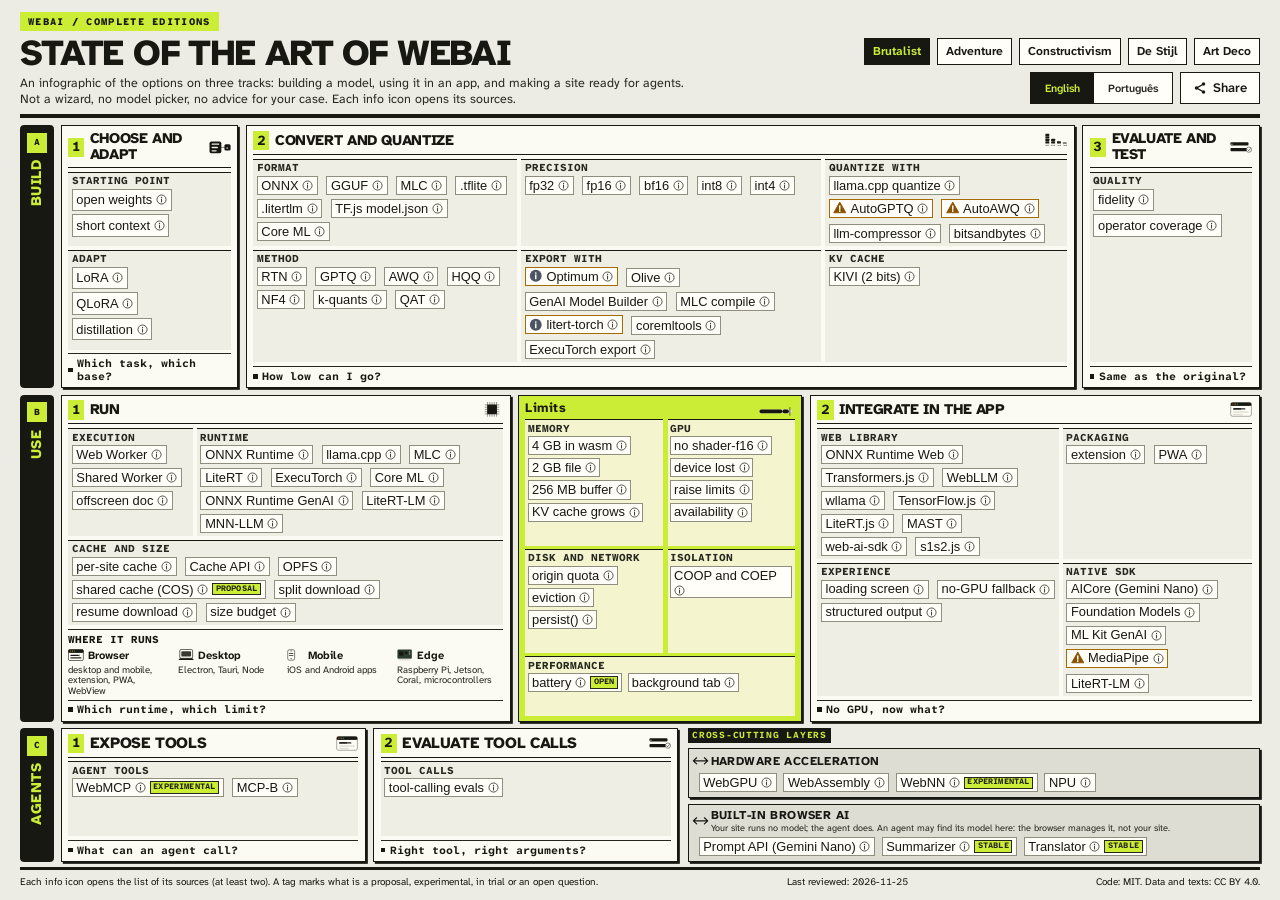
==== commit 9f023da1: "Publish five editions with automatic viewport fit and matching downloads" ====
--- a/docs/index.html
+++ b/docs/index.html
@@ -741,16 +741,510 @@
  html[data-edition][data-mobile-map=overview] .mobile-map{gap:4px}
  html[data-edition][data-mobile-map=overview] .mobile-map section{padding-block:3px}
 }
+
+/* CONSTRUCTIVISM — a typeset placard, angular route tabs and offset stage forms.
+   This layer styles the complete map without changing its flows, sources or fit. */
+html[data-edition=construct]{
+  --bg:#eee2c6;--paper:#fff6e4;--card:#f7ecd5;--ink:#241b15;--ink2:#453329;
+  --muted:#664a39;--edge:#8a6b52;--soft:#dfc79c;--sep:#c8ab85;--acc:#9b241b;--acc-tx:#822016;
+  --build:#a6261c;--use:#2b221b;--agents:#814816;
+  --print-red:#a6261c;--print-black:#25201a;--print-gold:#e7b660;
+  --al-warn:#8c550c;--al-warn-tx:#71390b;--al-warn-bg:#fff0c5;--al-warn-bd:#976522;
+  --al-info:#325960;--al-info-tx:#254e55;--al-info-bg:#e6eee1;--al-info-bd:#4a6f73;
+  --al-crit:#ab3025;--al-crit-tx:#8b211a;--al-crit-bg:#f9ded0;--al-crit-bd:#ad4338;
+}
+html[data-edition=construct] body{
+  background:
+    radial-gradient(circle,#77582d28 .45px,transparent .85px) 0 0/5px 5px,
+    linear-gradient(112deg,#dbc09942 0%,transparent 54%),var(--bg);
+}
+html[data-edition=construct] .top{
+  isolation:isolate;position:relative;color:var(--paper);background:var(--print-red);
+  border:0;border-bottom:4px solid var(--ink);padding:14px 14px 14px 20px;
+}
+html[data-edition=construct] .top::before{
+  content:"";position:absolute;inset:0;z-index:-1;pointer-events:none;
+  background:
+    repeating-linear-gradient(135deg,#eeb96c 0 2px,transparent 2px 7px) right 0 bottom 0/42px 30px no-repeat,
+    linear-gradient(128deg,transparent calc(100% - 117px),var(--print-gold) calc(100% - 117px) calc(100% - 107px),var(--print-black) calc(100% - 107px));
+}
+html[data-edition=construct] .top h1{
+  width:fit-content;max-width:100%;color:var(--paper);font-family:"Arial Black","Helvetica Neue",Arial,sans-serif;
+  font-weight:950;letter-spacing:-.072em;text-transform:uppercase;line-height:.96;
+}
+html[data-edition=construct] .top .intro p{color:#fff0d5}
+html[data-edition=construct] .eyebrow{
+  display:table;padding:3px 13px 3px 5px;
+  color:var(--print-black);font-weight:850;background:var(--print-gold);
+  clip-path:polygon(0 0,100% 0,calc(100% - 8px) 100%,0 100%);
+}
+html[data-edition=construct] .top .btn,html[data-edition=construct] .top .seg,
+html[data-edition=construct] .edition-switch button{
+  background:var(--paper);color:var(--ink);border:1px solid var(--print-black);border-radius:0;
+}
+html[data-edition=construct] .edition-switch button[aria-pressed=true],
+html[data-edition=construct] .top .seg button[aria-pressed=true]{background:var(--print-black);color:var(--paper)}
+html[data-edition=construct] .lane[data-lane=build]{--route-fill:var(--print-red);--route-label:#fff6e4}
+html[data-edition=construct] .lane[data-lane=use]{--route-fill:var(--print-black);--route-label:#fff6e4}
+html[data-edition=construct] .lane[data-lane=agents]{--route-fill:var(--print-gold);--route-label:#382814}
+html[data-edition=construct] .lane-h{
+  position:relative;isolation:isolate;justify-content:start;gap:8px;padding:6px 19px 6px 8px;
+  background:transparent;border:0;border-radius:0;color:var(--route-label);
+}
+html[data-edition=construct] .lane-h::before{
+  content:"";position:absolute;inset:0;z-index:-1;pointer-events:none;
+  background:var(--route-fill);clip-path:polygon(0 0,100% 0,calc(100% - 17px) 100%,0 100%);
+}
+html[data-edition=construct] .lane-l{
+  color:var(--route-label);background:none;width:auto;height:auto;padding:1px 5px 2px 0;
+  border:0;border-radius:0!important;font:950 36px/.85 "Arial Black","Helvetica Neue",Arial,sans-serif;letter-spacing:-.085em;
+}
+html[data-edition=construct] .lane-h h2{
+  color:var(--route-label);font-family:"Arial Black","Helvetica Neue",Arial,sans-serif;
+  font-weight:900;letter-spacing:-.035em;text-transform:uppercase;line-height:.98;
+}
+html[data-edition=construct] .card,html[data-edition=construct] .panel,html[data-edition=construct] .band{
+  border-radius:0;box-shadow:none;border:1px solid #806448;
+  background:
+    linear-gradient(135deg,transparent 50%,var(--route,var(--print-red)) 51%) top right/13px 13px no-repeat,
+    var(--card);
+}
+html[data-edition=construct] .card-h,html[data-edition=construct] .panel-h{
+  border-bottom:1px solid var(--route,var(--print-red));padding:0 9px 4px 0;color:var(--ink);
+}
+html[data-edition=construct] .badge{
+  background:var(--route-fill);color:var(--route-label);min-width:26px;line-height:1.05;
+  margin-right:1px;padding:3px 10px 3px 4px;
+  clip-path:polygon(0 0,100% 0,calc(100% - 7px) 100%,0 100%);
+}
+html[data-edition=construct] .card-h h2,html[data-edition=construct] .panel-h h3{
+  font-weight:880;letter-spacing:-.025em;
+}
+html[data-edition=construct] .card-h .icon{color:var(--route);opacity:.8}
+html[data-edition=construct] .card .groups>.group,html[data-edition=construct] .panel.step .groups>.group{
+  border-left:2px solid var(--route,var(--print-red));background:#fffbef6b;
+}
+html[data-edition=construct] .group h3,html[data-edition=construct] .where h3{
+  color:var(--ink2);font-family:var(--ff-mono);font-weight:850;
+}
+html[data-edition=construct] .board .chip{border-radius:0}
+html[data-edition=construct] .board .chip em{border-radius:0;background:#eed6a6;color:var(--acc-tx)}
+html[data-edition=construct] .board .chip:hover,
+html[data-edition=construct] .board .chip[aria-expanded=true]{background:var(--paper)}
+html[data-edition=construct] .decision::before{background:var(--route,var(--print-red));transform:skewX(-24deg)}
+html[data-edition=construct] .panel.step{background-color:#ead5ad}
+html[data-edition=construct] .band{
+  border-left:5px solid var(--print-red);background:
+    repeating-linear-gradient(135deg,var(--print-gold) 0 3px,var(--print-black) 3px 5px,var(--print-gold) 5px 11px) right top/35px 6px no-repeat,
+    #e9d3ac;
+}
+html[data-edition=construct] .band .varrow{color:var(--print-red)}
+html[data-edition=construct] .band-h h3{font-weight:900}
+html[data-edition=construct] .landscape-caption{
+  display:table;width:max-content;background:var(--print-black);color:var(--paper);
+  padding:3px 14px 3px 5px;clip-path:polygon(0 0,100% 0,calc(100% - 8px) 100%,0 100%);
+}
+html[data-edition=construct] .foot{border-top:2px solid var(--ink)}
+@media(min-width:1080px) and (orientation:landscape){
+  html[data-edition=construct] .top{padding:6px 12px 7px 13px;gap:8px}
+  html[data-edition=construct] .lane{grid-template-columns:clamp(64px,5.65vw,106px) minmax(0,1fr)}
+  html[data-edition=construct] .lane-h{display:flex;align-items:flex-start;gap:4px;padding:5px 8px 7px 6px}
+  html[data-edition=construct] .lane-h::before{
+    clip-path:polygon(0 0,100% 0,100% 69%,0 100%);
+    background:
+      repeating-linear-gradient(142deg,#0000 0 8px,#f8e0ae38 8px 9px,#0000 9px 11px) left bottom/100% 52px no-repeat,
+      var(--route-fill);
+  }
+  html[data-edition=construct] .lane-l{font-size:clamp(27px,3.1vw,56px)}
+  html[data-edition=construct] .lane-h h2{
+    writing-mode:horizontal-tb;transform:none;white-space:normal;font-size:clamp(9px,.78vw,14px);letter-spacing:-.04em;overflow-wrap:anywhere;
+  }
+  html[data-edition=construct] .card-h,html[data-edition=construct] .panel-h{padding-bottom:3px}
+  html[data-edition=construct] .band{margin-left:0}
+}
+@media(max-width:700px){
+  html[data-edition=construct] .top{padding:8px 9px 9px 10px}
+  html[data-edition=construct] .top::before{background:linear-gradient(128deg,transparent calc(100% - 29px),var(--print-gold) calc(100% - 29px) calc(100% - 25px),var(--print-black) calc(100% - 25px))}
+  html[data-edition=construct] .lane-l{font-size:28px}
+}
+@media(min-width:1080px) and (orientation:landscape){
+ html[data-edition=construct] .lane-h h2{white-space:nowrap;overflow-wrap:normal;font-size:clamp(8px,.66vw,11px)}
+}
+
+/* DE STIJL — an orthogonal composition over the actual map, not a background print. */
+html[data-edition=destijl] {
+  --bg:#f3f0e7;
+  --card:#fffcf5;
+  --paper:#fffdf7;
+  --ink:#171612;
+  --ink2:#292620;
+  --muted:#514c43;
+  --edge:#171612;
+  --sep:#b9b4a7;
+  --soft:#f5f1e7;
+  --red:#ba251f;
+  --blue:#20489b;
+  --yellow:#f4cb30;
+  --acc:var(--blue);
+  --acc-tx:#173a7e;
+  --build:var(--red);
+  --use:#7c5600;
+  --agents:var(--blue);
+  --light-plane:#f8f4eb;
+  --blue-plane:#edf1f9;
+  --yellow-plane:#fff5ca;
+}
+html[data-edition=destijl] body{background:var(--bg)}
+html[data-edition=destijl] .top{
+  position:relative;border-bottom:4px solid var(--ink);padding-bottom:8px;
+}
+html[data-edition=destijl] .top h1{
+  font-family:"Helvetica Neue",Arial,sans-serif;
+  color:var(--ink);font-weight:830;letter-spacing:-.061em;
+}
+html[data-edition=destijl] .eyebrow {
+  display:inline-flex;align-items:center;gap:7px;
+  color:var(--ink);letter-spacing:.12em;
+}
+html[data-edition=destijl] .eyebrow::before {
+  content:"";width:9px;height:9px;flex:none;background:var(--red);
+  box-shadow:0 0 0 1px var(--ink);
+}
+html[data-edition=destijl] :is(.top .btn,.top .seg,.edition-switch button){
+  border:1px solid var(--ink);border-radius:0;background:var(--paper);color:var(--ink);
+}
+html[data-edition=destijl] :is(.edition-switch,.top .seg) button[aria-pressed=true] {
+  color:#fff;background:var(--blue);border-color:var(--blue);
+}
+html[data-edition=destijl] .foot{border-top:2px solid var(--ink)}
+html[data-edition=destijl] .lane[data-lane=build]{--rail:var(--red);--rail-text:#fff}
+html[data-edition=destijl] .lane[data-lane=use]{--rail:var(--yellow);--rail-text:var(--ink)}
+html[data-edition=destijl] .lane[data-lane=agents]{--rail:var(--blue);--rail-text:#fff}
+html[data-edition=destijl] .lane-h{
+  background:var(--rail);color:var(--rail-text);
+  border:2px solid var(--ink);border-radius:0;
+  margin:0 0 4px;padding:5px 8px;box-shadow:none;
+}
+html[data-edition=destijl] .lane-h h2{
+  color:var(--rail-text);font-weight:780;letter-spacing:.08em;text-transform:uppercase;
+}
+html[data-edition=destijl] .lane-l{
+  width:25px;height:25px;border:1px solid var(--ink);border-radius:0!important;
+  background:var(--paper);color:var(--ink);
+}
+html[data-edition=destijl] .lane .steps{gap:4px}
+html[data-edition=destijl] :is(.card,.panel){
+  --in-x:13px;--in-y:11px;
+  --heading:var(--paper);--heading-text:var(--ink);
+  background:var(--card);border:2px solid var(--ink);border-radius:0;
+  padding:var(--in-y) var(--in-x);box-shadow:none;
+}
+html[data-edition=destijl] :is(.card-h,.panel-h){
+  background:var(--heading);color:var(--heading-text);
+  margin:calc(-1 * var(--in-y)) calc(-1 * var(--in-x)) 4px;
+  padding:5px var(--in-x);border-bottom:2px solid var(--ink);
+}
+html[data-edition=destijl] :is(.card-h h2,.panel-h h3){
+  color:var(--heading-text);letter-spacing:-.023em;
+}
+html[data-edition=destijl] .card-h .icon{
+  display:grid;place-items:center;background:var(--paper);border:1px solid var(--ink);
+  padding-inline:2px;color:var(--ink);
+}
+html[data-edition=destijl] .badge{
+  background:var(--paper);color:var(--ink);
+  padding:3px 4px;border:1px solid var(--ink);border-radius:0;
+  font-weight:800;
+}
+/* A red lintel across the broad upper bay, a yellow center, a blue right end. */
+html[data-edition=destijl] #layer-convert{--heading:var(--red);--heading-text:#fff}
+html[data-edition=destijl] .panel.step{--heading:var(--yellow)}
+html[data-edition=destijl] #layer-integrate{--heading:var(--blue);--heading-text:#fff}
+html[data-edition=destijl] #layer-evaluate{--heading:var(--yellow)}
+html[data-edition=destijl] .card .groups>.group,
+html[data-edition=destijl] .panel .groups>.group{
+  align-self:stretch;border-radius:0;
+  box-shadow:inset 0 0 0 1px #928a79;
+  background:var(--light-plane);padding:5px 6px;
+}
+html[data-edition=destijl] #layer-convert .groups>.group:nth-child(3),
+html[data-edition=destijl] #layer-run .groups>.group:first-child,
+html[data-edition=destijl] .panel.step .groups>.group:last-child{
+  background:var(--yellow-plane);
+}
+html[data-edition=destijl] #layer-convert .groups>.group:nth-child(4),
+html[data-edition=destijl] #layer-integrate .groups>.group:nth-child(2),
+html[data-edition=destijl] [data-lane=agents] .card:last-child .groups>.group{
+  background:var(--blue-plane);
+}
+html[data-edition=destijl] :is(.group h3,.where h3){
+  color:var(--ink);font-weight:780;
+}
+html[data-edition=destijl] .board .chip{
+  color:var(--ink);border-radius:0;
+}
+html[data-edition=destijl] .board .chip:hover,
+html[data-edition=destijl] .board .chip[aria-expanded=true]{
+  background:var(--paper);border-color:var(--blue);
+}
+html[data-edition=destijl] .board .chip em{color:var(--ink2);border-radius:0}
+html[data-edition=destijl] .where{border-top:1px solid var(--ink)}
+html[data-edition=destijl] .where-item + .where-item{border-left:1px solid var(--sep);padding-left:4px}
+html[data-edition=destijl] .decision{
+  border-color:var(--ink);font-weight:720;
+}
+html[data-edition=destijl] .decision::before{
+  border:1px solid var(--ink);transform:none;background:var(--rail,var(--blue));
+}
+html[data-edition=destijl] .landscape-caption{
+  color:var(--ink);border-left:12px solid var(--red);padding:3px 5px;
+}
+html[data-edition=destijl] .band{
+  border:2px solid var(--ink);border-radius:0;box-shadow:none;
+  background:var(--card);border-inline-start:8px solid var(--blue);
+}
+html[data-edition=destijl] .band[data-band=bridge]{border-inline-start-color:var(--yellow)}
+html[data-edition=destijl] .band .varrow{color:var(--ink)}
+html[data-edition=destijl] .band-h h3{font-weight:800}
+
+@media(min-width:1080px) and (orientation:landscape){
+  html[data-edition=destijl] .top{
+    grid-template-columns:minmax(0,1.13fr) minmax(0,1fr);
+    align-items:stretch;gap:16px;
+  }
+  html[data-edition=destijl] .top .bar{
+    align-self:end;margin-bottom:0;justify-content:flex-end;
+  }
+  html[data-edition=destijl] .top::after {
+    position:absolute;content:"";height:18px;width:25%;top:1px;right:0;pointer-events:none;
+    border:2px solid var(--ink);
+    background:linear-gradient(90deg,
+      var(--blue) 0 21%,var(--ink) 21% 22%,
+      var(--paper) 22% 64%,var(--ink) 64% 65%,
+      var(--yellow) 65% 76%,var(--ink) 76% 77%,var(--red) 77% 100%);
+  }
+  html[data-edition=destijl] .board{
+    grid-template-columns:minmax(0,1.24fr) minmax(0,1fr);
+    column-gap:7px;row-gap:6px;
+  }
+  html[data-edition=destijl] .lane{
+    grid-template-columns:37px minmax(0,1fr);
+    gap:3px;
+  }
+  html[data-edition=destijl] .lane-h{
+    margin:0;padding:6px 0;gap:7px;
+  }
+  html[data-edition=destijl] .lane-h h2{font-size:14px}
+  html[data-edition=destijl] .lane-l{width:22px;height:22px}
+  html[data-edition=destijl] .lane .steps{
+    gap:0;border:2px solid var(--ink);background:var(--ink);
+  }
+  html[data-edition=destijl] [data-lane=use] .steps{
+    grid-template-columns:minmax(0,39fr) minmax(0,23fr) minmax(0,38fr);
+  }
+  html[data-edition=destijl] [data-lane=agents] .steps{
+    grid-template-columns:minmax(0,44fr) minmax(0,56fr);
+  }
+  html[data-edition=destijl] .steps > :is(.card,.panel){
+    --in-x:6px;--in-y:4px;
+    border:0;
+  }
+  html[data-edition=destijl] .steps > :is(.card,.panel) + :is(.card,.panel){
+    border-inline-start:3px solid var(--ink);
+  }
+  html[data-edition=destijl] :is(.card-h,.panel-h){padding-block:3px}
+  html[data-edition=destijl] .card .groups>.group,
+  html[data-edition=destijl] .panel .groups>.group{padding:3px 4px}
+  html[data-edition=destijl] .landscape-connections .band{
+    border-inline-start-width:14px;
+  }
+}
+@media(min-width:1080px) and (max-width:1250px) and (orientation:landscape){
+  html[data-edition=destijl] .top::after{height:11px}
+}
+
+/* ART DÉCO · the map as an engraved directory in a midnight lobby. */
+html[data-edition=deco] {
+  color-scheme: dark;
+  --bg:#191421; --card:#252031; --paper:#30283b; --soft:#2a2334;
+  --ink:#fff4e1; --ink2:#dfd2c3; --muted:#c1b5b7; --edge:#776044; --sep:#655442;
+  --acc:#e7bf7a; --acc-tx:#efd099; --track:#504150; --sh1:#1a1521; --sh2:#120e19; --hole:#15111c;
+  --build:#eac178; --use:#b0d2c2; --agents:#dbbad2;
+  --al-warn:#ffd092; --al-warn-bd:#be8d54; --al-warn-tx:#ffe1b5; --al-warn-bg:#352721;
+  --al-info:#c0d9f4; --al-info-bd:#8cabc9; --al-info-tx:#daeaff; --al-info-bg:#232c41;
+  --al-crit:#ffada7; --al-crit-bd:#d58786; --al-crit-tx:#ffd1cb; --al-crit-bg:#3f252d;
+  --deco-display:"Avenir Next","Century Gothic","Futura",var(--ff-ui);
+  --deco-gilt:linear-gradient(105deg,#a57542,#efd099 46%,#b98954);
+  --deco-fan:url("data:image/svg+xml,%3Csvg xmlns='http://www.w3.org/2000/svg' viewBox='0 0 80 41'%3E%3Cpath fill='none' stroke='%23dcbb83' stroke-width='1.4' stroke-linejoin='miter' d='M1 37h78M5 34v-6h7v-6h7v-6h7v-6h7V4h14v6h7v6h7v6h7v6h7v6M14 34l26 3 26-3M19 26l21 11 21-11M27 17l13 20 13-20M34 9l6 28 6-28M40 5v32'/%3E%3C/svg%3E");
+  --deco-step:polygon(0 24%,15% 24%,15% 0,85% 0,85% 24%,100% 24%,100% 76%,85% 76%,85% 100%,15% 100%,15% 76%,0 76%);
+}
+html[data-edition=deco] body {
+  background:
+    radial-gradient(ellipse at 50% 0%,#49334a80,transparent 54%),
+    linear-gradient(90deg,transparent 49.9%,#d2aa7311 50%,transparent 50.1%) 0 0/76px 100%,
+    var(--bg);
+}
+html[data-edition=deco] .top, html[data-edition=deco] .foot {
+  position:relative;
+  border-color:#b6905d;
+}
+html[data-edition=deco] .top::after {
+  content:""; position:absolute; bottom:2px; left:0; right:0; height:1px;
+  background:linear-gradient(90deg,transparent 1%,#9b794e 20%,#d0aa70 50%,#9b794e 80%,transparent 99%);
+  pointer-events:none;
+}
+html[data-edition=deco] .top .intro {position:relative}
+html[data-edition=deco] .top .intro::before {
+  content:""; position:absolute; left:0; top:7px; width:clamp(47px,7vw,98px); height:clamp(29px,4.3vw,55px);
+  background:var(--deco-fan) center/contain no-repeat; pointer-events:none;
+}
+html[data-edition=deco] .top h1,
+html[data-edition=deco] .eyebrow {margin-left:clamp(59px,8vw,116px)}
+html[data-edition=deco] .top h1 {
+  font-family:var(--deco-display); font-weight:650; letter-spacing:.022em;
+  text-transform:uppercase; color:var(--acc-tx);
+}
+html[data-edition=deco] .eyebrow {
+  letter-spacing:.2em; color:var(--ink2);
+}
+html[data-edition=deco] .edition-switch button,
+html[data-edition=deco] .top .seg,
+html[data-edition=deco] .top .btn {
+  background:var(--card); color:var(--ink); border:1px solid var(--edge);
+  border-radius:0;
+}
+html[data-edition=deco] .edition-switch button[aria-pressed=true],
+html[data-edition=deco] .top .seg button[aria-pressed=true] {
+  color:var(--bg); background:var(--deco-gilt); border-color:#d7b17f;
+}
+html[data-edition=deco] .lane-h {
+  position:relative; color:var(--route);
+  background:linear-gradient(120deg,color-mix(in srgb,var(--route) 14%,var(--bg)),var(--bg));
+  border:1px solid color-mix(in srgb,var(--route),var(--bg) 38%);
+  border-radius:0; padding:6px 8px;
+  box-shadow:inset 0 0 0 2px var(--bg),inset 0 0 0 3px color-mix(in srgb,var(--route),transparent 72%);
+}
+html[data-edition=deco] .lane-h h2 {
+  font-family:var(--deco-display); font-weight:750; letter-spacing:.08em; text-transform:uppercase;
+}
+html[data-edition=deco] .lane-l,
+html[data-edition=deco] .badge {
+  color:var(--bg); background:var(--route); clip-path:var(--deco-step); border-radius:0!important;
+}
+html[data-edition=deco] .badge { min-width:24px; min-height:23px; padding:0 3px; }
+html[data-edition=deco] .card, html[data-edition=deco] .panel, html[data-edition=deco] .band {
+  --deco-frame:color-mix(in srgb,var(--route,var(--acc)),var(--bg) 64%);
+  --deco-rule:linear-gradient(var(--deco-frame),var(--deco-frame));
+  border:1px solid var(--deco-frame); border-radius:0;
+  background:
+    var(--deco-rule) left 3px top 3px/12px 1px no-repeat,
+    var(--deco-rule) left 3px top 3px/1px 12px no-repeat,
+    var(--deco-rule) right 3px bottom 3px/12px 1px no-repeat,
+    var(--deco-rule) right 3px bottom 3px/1px 12px no-repeat,
+    linear-gradient(145deg,color-mix(in srgb,var(--route,var(--acc)) 6%,var(--card)),var(--card) 33%);
+}
+html[data-edition=deco] .card-h, html[data-edition=deco] .panel-h {
+  position:relative; padding-bottom:5px;
+  border-bottom:1px solid color-mix(in srgb,var(--route,var(--acc)),transparent 58%);
+}
+html[data-edition=deco] .card-h::after, html[data-edition=deco] .panel-h::after {
+  content:""; position:absolute; height:3px; width:36px; left:0; bottom:-2px;
+  background:var(--route,var(--acc)); clip-path:var(--deco-step); pointer-events:none;
+}
+html[data-edition=deco] .card-h h2,
+html[data-edition=deco] .panel-h h3,
+html[data-edition=deco] .band-h h3 {
+  font-family:var(--deco-display); font-weight:720; letter-spacing:.023em;
+  color:var(--route,var(--acc-tx));
+}
+html[data-edition=deco] .card .groups>.group,
+html[data-edition=deco] .panel .groups>.group {
+  background:linear-gradient(115deg,color-mix(in srgb,var(--route,var(--acc)) 8%,var(--bg)),#211b2a);
+  box-shadow:inset 1px 0 0 color-mix(in srgb,var(--route,var(--acc)),transparent 68%);
+  border-radius:0;
+}
+html[data-edition=deco] .group h3, html[data-edition=deco] .where h3 {color:var(--ink2)}
+html[data-edition=deco] .board .chip,
+html[data-edition=deco] .board .chip em {
+  border-radius:0;
+}
+html[data-edition=deco] .board .chip em {
+  color:var(--acc-tx); background:var(--paper); border-color:var(--deco-frame,var(--edge));
+}
+html[data-edition=deco] .decision {color:var(--ink2)}
+html[data-edition=deco] .landscape-caption {
+  display:flex; align-items:center; gap:6px; color:var(--acc-tx);
+}
+html[data-edition=deco] .landscape-caption::before {
+  content:""; flex:0 0 15px; height:9px; background:var(--deco-fan) center/contain no-repeat;
+}
+html[data-edition=deco] .landscape-caption::after {
+  content:""; flex:1; height:1px; background:linear-gradient(to right,#a98656,transparent);
+}
+html[data-edition=deco] .pop,
+html[data-edition=deco] .pop a,
+html[data-edition=deco] .pop-alert {border-radius:0}
+@media (min-width:1080px) and (orientation:landscape) {
+  html[data-edition=deco] .top .intro::before {width:61px;height:36px;top:2px}
+  html[data-edition=deco] .top h1,html[data-edition=deco] .eyebrow {margin-left:69px}
+  html[data-edition=deco] .lane-h {padding:7px 0 13px}
+  html[data-edition=deco] .lane-h::after {
+    content:""; width:35px; height:20px; background:var(--deco-fan) center/contain no-repeat;
+    bottom:3px; left:50%; transform:translateX(-50%); position:absolute; pointer-events:none;
+  }
+  html[data-edition=deco] .lane-h h2 {letter-spacing:.06em}
+  html[data-edition=deco] .badge {min-width:19px;min-height:18px;font-size:12px}
+  html[data-edition=deco] .card-h,html[data-edition=deco] .panel-h {padding-bottom:4px}
+}
+@media(max-width:1079px), (orientation:portrait) {
+  html[data-edition=deco] .card .groups>.group,html[data-edition=deco] .panel .groups>.group {padding:6px}
+}
+@media(max-width:700px) {
+  html[data-edition=deco] .top .intro::before {width:38px;height:26px;top:5px}
+  html[data-edition=deco] .top h1,html[data-edition=deco] .eyebrow {margin-left:46px}
+}
+@media (max-width:1079px) {
+  html[data-edition=deco][data-edition-size=fit] .top h1 {margin-left:clamp(59px,8vw,116px)}
+}
+@media (max-width:700px) {
+  html[data-edition=deco][data-edition-size=fit] .top h1 {margin-left:46px}
+}
+/* The compact third rail needs all its height for the vertical route label. */
+@media (min-width:1080px) and (orientation:landscape) {
+  html[data-edition=deco] .lane[data-lane=agents] .lane-h {padding-bottom:7px}
+  html[data-edition=deco] .lane[data-lane=agents] .lane-h::after {display:none}
+}
+
+@media(min-width:1080px) and (orientation:landscape){
+ html[data-edition] .board{align-items:stretch;align-content:stretch;grid-template-rows:auto auto auto}
+ html[data-edition] .board>.lane{align-items:stretch}
+}
+html.edition-figure .top .bar{display:none}
+/* Five edition tabs need a little more room on short handsets, not smaller labels. */
+@media(max-width:700px) and (max-height:700px){
+ html[data-edition][data-mobile-map=overview] .page{padding-block:6px}
+ html[data-edition][data-mobile-map=overview] .top{padding-bottom:4px;margin-bottom:5px}
+ html[data-edition][data-mobile-map=overview] .top h1{line-height:.94}
+ html[data-edition][data-mobile-map=overview] .foot{margin-top:4px}
+ html[data-edition][data-mobile-map=overview] .mobile-map section{padding-block:2px}
+}
+@media(max-width:360px) and (max-height:700px){
+ html[data-edition][data-mobile-map=overview] .top{padding:3px 4px;margin-bottom:4px}
+ html[data-edition][data-mobile-map=overview] .top h1{margin-block:2px 3px}
+ html[data-edition][data-mobile-map=overview] .top .bar{margin-top:4px;gap:3px}
+ html[data-edition][data-mobile-map=overview] .mobile-map{gap:3px}
+ html[data-edition][data-mobile-map=overview] .mobile-map h2{margin-bottom:3px}
+}
 </style>
 </head>
 <body>
 <div class="page">
-<header class="top"><div class="intro"><div class="eyebrow edition-only" data-t="ui.edition.eyebrow">WebAI / Complete editions</div><h1 data-t="site.title">State of the Art of WebAI</h1><p data-t="site.tagline">An infographic of the options on three tracks: building a model, using it in an app, and making a site ready for agents. Not a wizard, no model picker, no advice for your case. Each info icon opens its sources.</p></div><div class="bar"><div class="edition-switch" role="group" data-al="ui.edition.label" aria-label="Visual editions"><button type="button" data-select-edition="comic" aria-pressed="false" data-t="ui.edition.comic">Adventure</button><button type="button" data-select-edition="brutal" aria-pressed="false" data-t="ui.edition.brutal">Brutalist</button></div><button type="button" class="btn edition-size" data-edition-size aria-pressed="false" hidden>Read larger</button><div class="seg langs" role="group" aria-label="Language" data-al="ui.language"><button type="button" data-lang="en" aria-pressed="true">English</button><button type="button" data-lang="pt" aria-pressed="false">Português</button></div><div class="seg themes" role="group" aria-label="Theme" data-al="ui.theme"><button type="button" data-theme-choice="auto" aria-pressed="true" aria-label="Auto" data-al="ui.theme.auto" title="Auto" data-tl="ui.theme.auto"><svg viewBox="0 0 16 16" aria-hidden="true"><circle cx="8" cy="8" r="5.5" fill="none" stroke="currentColor" stroke-width="1.5"/><path d="M8 2.5a5.5 5.5 0 0 0 0 11z" fill="currentColor"/></svg></button><button type="button" data-theme-choice="light" aria-pressed="false" aria-label="Light" data-al="ui.theme.light" title="Light" data-tl="ui.theme.light"><svg viewBox="0 0 16 16" aria-hidden="true"><circle cx="8" cy="8" r="3" fill="currentColor"/><g stroke="currentColor" stroke-width="1.5" stroke-linecap="round"><path d="M8 1.5v1.6M8 12.9v1.6M1.5 8h1.6M12.9 8h1.6M3.4 3.4l1.1 1.1M11.5 11.5l1.1 1.1M3.4 12.6l1.1-1.1M11.5 4.5l1.1-1.1"/></g></svg></button><button type="button" data-theme-choice="dark" aria-pressed="false" aria-label="Dark" data-al="ui.theme.dark" title="Dark" data-tl="ui.theme.dark"><svg viewBox="0 0 16 16" aria-hidden="true"><path d="M13 9.6A5.6 5.6 0 0 1 6.4 3a5.6 5.6 0 1 0 6.6 6.6z" fill="currentColor"/></svg></button></div><button type="button" class="btn share" aria-haspopup="dialog" aria-expanded="false" aria-controls="pop-share" data-menu-btn="share"><svg class="ic" viewBox="0 0 16 16" aria-hidden="true" focusable="false"><circle cx="12" cy="3.5" r="2" fill="currentColor"/><circle cx="4" cy="8" r="2" fill="currentColor"/><circle cx="12" cy="12.5" r="2" fill="currentColor"/><path d="M5.8 7l4.4-2.5M5.8 9l4.4 2.5" fill="none" stroke="currentColor" stroke-width="1.4" stroke-linecap="round"/></svg><span data-t="ui.share">Share</span></button></div><span class="small-window" role="status" hidden data-t="ui.small">Small window: scroll, or use Normal.</span><p class="contrib-note" role="status" hidden data-t="ui.contrib">Contributor mode: alerts for broken links are shown.</p></header>
+<header class="top"><div class="intro"><div class="eyebrow edition-only" data-t="ui.edition.eyebrow">WebAI / Complete editions</div><h1 data-t="site.title">State of the Art of WebAI</h1><p data-t="site.tagline">An infographic of the options on three tracks: building a model, using it in an app, and making a site ready for agents. Not a wizard, no model picker, no advice for your case. Each info icon opens its sources.</p></div><div class="bar"><div class="edition-switch" role="group" data-al="ui.edition.label" aria-label="Visual editions"><button type="button" data-select-edition="brutal" aria-pressed="false" data-t="ui.edition.brutal">Brutalist</button><button type="button" data-select-edition="comic" aria-pressed="false" data-t="ui.edition.comic">Adventure</button><button type="button" data-select-edition="construct" aria-pressed="false" data-t="ui.edition.construct">Constructivism</button><button type="button" data-select-edition="destijl" aria-pressed="false" data-t="ui.edition.destijl">De Stijl</button><button type="button" data-select-edition="deco" aria-pressed="false" data-t="ui.edition.deco">Art Deco</button></div><div class="seg langs" role="group" aria-label="Language" data-al="ui.language"><button type="button" data-lang="en" aria-pressed="true">English</button><button type="button" data-lang="pt" aria-pressed="false">Português</button></div><div class="seg themes" role="group" aria-label="Theme" data-al="ui.theme"><button type="button" data-theme-choice="auto" aria-pressed="true" aria-label="Auto" data-al="ui.theme.auto" title="Auto" data-tl="ui.theme.auto"><svg viewBox="0 0 16 16" aria-hidden="true"><circle cx="8" cy="8" r="5.5" fill="none" stroke="currentColor" stroke-width="1.5"/><path d="M8 2.5a5.5 5.5 0 0 0 0 11z" fill="currentColor"/></svg></button><button type="button" data-theme-choice="light" aria-pressed="false" aria-label="Light" data-al="ui.theme.light" title="Light" data-tl="ui.theme.light"><svg viewBox="0 0 16 16" aria-hidden="true"><circle cx="8" cy="8" r="3" fill="currentColor"/><g stroke="currentColor" stroke-width="1.5" stroke-linecap="round"><path d="M8 1.5v1.6M8 12.9v1.6M1.5 8h1.6M12.9 8h1.6M3.4 3.4l1.1 1.1M11.5 11.5l1.1 1.1M3.4 12.6l1.1-1.1M11.5 4.5l1.1-1.1"/></g></svg></button><button type="button" data-theme-choice="dark" aria-pressed="false" aria-label="Dark" data-al="ui.theme.dark" title="Dark" data-tl="ui.theme.dark"><svg viewBox="0 0 16 16" aria-hidden="true"><path d="M13 9.6A5.6 5.6 0 0 1 6.4 3a5.6 5.6 0 1 0 6.6 6.6z" fill="currentColor"/></svg></button></div><button type="button" class="btn share" aria-haspopup="dialog" aria-expanded="false" aria-controls="pop-share" data-menu-btn="share"><svg class="ic" viewBox="0 0 16 16" aria-hidden="true" focusable="false"><circle cx="12" cy="3.5" r="2" fill="currentColor"/><circle cx="4" cy="8" r="2" fill="currentColor"/><circle cx="12" cy="12.5" r="2" fill="currentColor"/><path d="M5.8 7l4.4-2.5M5.8 9l4.4 2.5" fill="none" stroke="currentColor" stroke-width="1.4" stroke-linecap="round"/></svg><span data-t="ui.share">Share</span></button></div><span class="small-window" role="status" hidden data-t="ui.small">Small window: scroll, or use Normal.</span><p class="contrib-note" role="status" hidden data-t="ui.contrib">Contributor mode: alerts for broken links are shown.</p></header>
 <div class="board" role="group" aria-label="State of the Art of WebAI"><section class="lane" data-lane="build"><div class="lane-h"><span class="lane-l" aria-hidden="true">A</span><div><p class="chapter-name" data-t="ui.edition.chapter.build">Model workshop</p><h2 data-t="ui.lane.build">Build</h2></div><svg class="chapter-art" aria-hidden="true" viewBox="80 310 330 300"><ellipse cx="267" cy="586" rx="176" ry="23" fill="#8e5e5130" stroke="none" stroke-width="1"/><rect x="110" y="478" width="269" height="94" rx="8" fill="#cb6652" stroke="#192c34" stroke-width="4"/><rect x="126" y="468" width="236" height="88" rx="5" fill="#f7cf8e" stroke="#192c34" stroke-width="4"/><rect x="108" y="546" width="273" height="20" rx="4" fill="#b44349" stroke="#192c34" stroke-width="4"/><path d="M134 568L134 587" stroke="#192c34" stroke-width="7" stroke-linecap="round" /><path d="M353 568L353 587" stroke="#192c34" stroke-width="7" stroke-linecap="round" /><g transform="translate(197 365) rotate(-10)"><path d="M13 -8L13 3" stroke="#192c34" stroke-width="4" stroke-linecap="round" /><path d="M13 87L13 99" stroke="#192c34" stroke-width="4" stroke-linecap="round" /><path d="M32 -8L32 3" stroke="#192c34" stroke-width="4" stroke-linecap="round" /><path d="M32 87L32 99" stroke="#192c34" stroke-width="4" stroke-linecap="round" /><path d="M51 -8L51 3" stroke="#192c34" stroke-width="4" stroke-linecap="round" /><path d="M51 87L51 99" stroke="#192c34" stroke-width="4" stroke-linecap="round" /><path d="M70 -8L70 3" stroke="#192c34" stroke-width="4" stroke-linecap="round" /><path d="M70 87L70 99" stroke="#192c34" stroke-width="4" stroke-linecap="round" /><path d="M89 -8L89 3" stroke="#192c34" stroke-width="4" stroke-linecap="round" /><path d="M89 87L89 99" stroke="#192c34" stroke-width="4" stroke-linecap="round" /><path d="M-10 16L3 16" stroke="#192c34" stroke-width="4" stroke-linecap="round" /><path d="M94 16L106 16" stroke="#192c34" stroke-width="4" stroke-linecap="round" /><path d="M-10 34L3 34" stroke="#192c34" stroke-width="4" stroke-linecap="round" /><path d="M94 34L106 34" stroke="#192c34" stroke-width="4" stroke-linecap="round" /><path d="M-10 52L3 52" stroke="#192c34" stroke-width="4" stroke-linecap="round" /><path d="M94 52L106 52" stroke="#192c34" stroke-width="4" stroke-linecap="round" /><path d="M-10 70L3 70" stroke="#192c34" stroke-width="4" stroke-linecap="round" /><path d="M94 70L106 70" stroke="#192c34" stroke-width="4" stroke-linecap="round" /><rect x="0" y="0" width="96" height="90" rx="12" fill="#f0a950" stroke="#192c34" stroke-width="4"/><rect x="13" y="12" width="69" height="64" rx="8" fill="#fff0ae" stroke="#192c34" stroke-width="3"/><circle cx="37" cy="41" r="3" fill="#192c34" stroke="none" stroke-width="1"/><circle cx="57" cy="41" r="3" fill="#192c34" stroke="none" stroke-width="1"/><path d="M39 53 Q47 61 56 53" fill="none" stroke="#192c34" stroke-width="2.6" stroke-linecap="round" stroke-linejoin="round"/></g><path d="M305 396 l36 -48 24 14 -34 49 -11 29 -17 2 -9 -16 Z" fill="#faead0" stroke="#192c34" stroke-width="4" stroke-linecap="round" stroke-linejoin="round"/><path d="M335 348 l25 -27 17 10 -5 25 -11 10 Z" fill="#f18a64" stroke="#192c34" stroke-width="4" stroke-linecap="round" stroke-linejoin="round"/><rect x="128" y="494" width="86" height="25" rx="5" fill="#d69255" stroke="#192c34" stroke-width="3"/><rect x="257" y="499" width="81" height="25" rx="5" fill="#d69255" stroke="#192c34" stroke-width="3"/><path d="M287 512L312 512" stroke="#192c34" stroke-width="3" stroke-linecap="round" /><path d="M158 506L180 506" stroke="#192c34" stroke-width="3" stroke-linecap="round" /></svg></div><div class="steps"><article class="card" id="layer-choose" data-n="1" style="flex-grow:13"><div class="card-h"><span class="badge">1</span><h2 data-t="layer.choose">Choose and adapt</h2><span class="icon"><svg xmlns="http://www.w3.org/2000/svg" viewBox="-82 -50 172 100" aria-hidden="true" focusable="false"><rect x="-78" y="-46" width="92" height="92" data-f="ink" rx="14"/><rect x="-62" y="-30" width="60" height="10" data-f="bg" rx="5"/><rect x="-62" y="-4" width="50" height="10" data-f="bg" rx="5"/><rect x="-62" y="22" width="40" height="10" data-f="bg" rx="5"/><line x1="14" y1="0" x2="38" y2="0" data-s="acc" stroke-width="4" stroke-linecap="round"/><rect x="38" y="-24" width="48" height="48" data-f="acc" rx="12"/><text x="62" y="1" font-size="30" font-weight="700" data-f="paper" text-anchor="middle" dominant-baseline="central">+</text></svg></span></div><div class="body"><div class="groups"><div class="group"><h3 data-t="group.start">Starting point</h3><ul class="chips"><li><button type="button" class="chip" data-kind="tree" aria-haspopup="menu" aria-expanded="false" aria-controls="menu-open-weights" data-id="open-weights" data-n="2" data-date="2026-11-20"><span class="n" data-t="chip.open-weights">open weights</span><svg class="caret" viewBox="0 0 16 16" aria-hidden="true" focusable="false"><circle cx="8" cy="8" r="6.6" fill="none" stroke="currentColor" stroke-width="1.3"/><circle cx="8" cy="4.9" r="0.95" fill="currentColor"/><path d="M8 7.4v4.2" fill="none" stroke="currentColor" stroke-width="1.5" stroke-linecap="round"/></svg></button><div class="pop" id="pop-open-weights" data-menu="open-weights" hidden><div class="pop-head"><div class="ph-top"><strong data-t="chip.open-weights">open weights</strong></div><p class="ph-desc" data-t="desc.open-weights">Weights published openly, so they can be adapted, converted and shipped; SmolLM3-3B is Apache-2.0.</p><p class="ph-meta" data-date="2026-11-20" data-n="2">Reviewed 2026-11-20 · 2 sources</p></div><div role="menu" id="menu-open-weights" aria-label="Sources for open weights" data-menu-label="open-weights"><div role="group" aria-label="Docs" data-al="srcgroup.docs"><div class="pg" aria-hidden="true" data-t="srcgroup.docs">Docs</div><a role="menuitem" tabindex="-1" href="https://huggingface.co/HuggingFaceTB/SmolLM3-3B" target="_blank" rel="noopener"><span class="t">SmolLM3-3B model card</span><span class="m"><span>huggingface.co</span><em data-t="ui.level.primary">primary</em><time datetime="2026-11-19">2026-11-19</time></span></a></div><div role="group" aria-label="Posts" data-al="srcgroup.blog"><div class="pg" aria-hidden="true" data-t="srcgroup.blog">Posts</div><a role="menuitem" tabindex="-1" href="https://huggingface.co/blog/smollm3" target="_blank" rel="noopener"><span class="t">Hugging Face: SmolLM3 announcement</span><span class="m"><span>huggingface.co</span><em data-t="ui.level.trusted">trusted</em><time datetime="2026-11-20">2026-11-20</time></span></a></div></div></div></li><li><button type="button" class="chip" data-kind="tree" aria-haspopup="menu" aria-expanded="false" aria-controls="menu-short-context" data-id="short-context" data-n="2" data-date="2026-11-20"><span class="n" data-t="chip.short-context">short context</span><svg class="caret" viewBox="0 0 16 16" aria-hidden="true" focusable="false"><circle cx="8" cy="8" r="6.6" fill="none" stroke="currentColor" stroke-width="1.3"/><circle cx="8" cy="4.9" r="0.95" fill="currentColor"/><path d="M8 7.4v4.2" fill="none" stroke="currentColor" stroke-width="1.5" stroke-linecap="round"/></svg></button><div class="pop" id="pop-short-context" data-menu="short-context" hidden><div class="pop-head"><div class="ph-top"><strong data-t="chip.short-context">short context</strong></div><p class="ph-desc" data-t="desc.short-context">A short context keeps the KV cache small; the cache grows with every token kept.</p><p class="ph-meta" data-date="2026-11-20" data-n="2">Reviewed 2026-11-20 · 2 sources</p></div><div role="menu" id="menu-short-context" aria-label="Sources for short context" data-menu-label="short-context"><div role="group" aria-label="Posts" data-al="srcgroup.blog"><div class="pg" aria-hidden="true" data-t="srcgroup.blog">Posts</div><a role="menuitem" tabindex="-1" href="https://huggingface.co/blog/kv-cache-quantization" target="_blank" rel="noopener"><span class="t">Hugging Face: KV cache quantization</span><span class="m"><span>huggingface.co</span><em data-t="ui.level.trusted">trusted</em><time datetime="2026-11-19">2026-11-19</time></span></a><a role="menuitem" tabindex="-1" href="https://developer.nvidia.com/blog/mastering-llm-techniques-inference-optimization/" target="_blank" rel="noopener"><span class="t">NVIDIA: LLM inference optimization</span><span class="m"><span>developer.nvidia.com</span><em data-t="ui.level.trusted">trusted</em><time datetime="2026-11-20">2026-11-20</time></span></a></div></div></div></li></ul></div><div class="group"><h3 data-t="group.adapt">Adapt</h3><ul class="chips"><li><button type="button" class="chip" data-kind="tree" aria-haspopup="menu" aria-expanded="false" aria-controls="menu-lora" data-id="lora" data-n="2" data-date="2026-11-20"><span class="n" data-t="chip.lora">LoRA</span><svg class="caret" viewBox="0 0 16 16" aria-hidden="true" focusable="false"><circle cx="8" cy="8" r="6.6" fill="none" stroke="currentColor" stroke-width="1.3"/><circle cx="8" cy="4.9" r="0.95" fill="currentColor"/><path d="M8 7.4v4.2" fill="none" stroke="currentColor" stroke-width="1.5" stroke-linecap="round"/></svg></button><div class="pop" id="pop-lora" data-menu="lora" hidden><div class="pop-head"><div class="ph-top"><strong data-t="chip.lora">LoRA</strong></div><p class="ph-desc" data-t="desc.lora">Freezes the base weights and trains small low-rank matrices, with no extra latency at inference.</p><p class="ph-meta" data-date="2026-11-20" data-n="2">Reviewed 2026-11-20 · 2 sources</p></div><div role="menu" id="menu-lora" aria-label="Sources for LoRA" data-menu-label="lora"><div role="group" aria-label="Code" data-al="srcgroup.code"><div class="pg" aria-hidden="true" data-t="srcgroup.code">Code</div><a role="menuitem" tabindex="-1" href="https://github.com/microsoft/LoRA" target="_blank" rel="noopener"><span class="t">LoRA reference code</span><span class="m"><span>github.com</span><em data-t="ui.level.primary">primary</em><time datetime="2026-11-20">2026-11-20</time></span></a></div><div role="group" aria-label="Papers" data-al="srcgroup.papers"><div class="pg" aria-hidden="true" data-t="srcgroup.papers">Papers</div><a role="menuitem" tabindex="-1" href="https://arxiv.org/abs/2106.09685" target="_blank" rel="noopener"><span class="t">LoRA paper</span><span class="m"><span>arxiv.org</span><em data-t="ui.level.primary">primary</em><time datetime="2026-11-19">2026-11-19</time></span></a></div></div></div></li><li><button type="button" class="chip" data-kind="tree" aria-haspopup="menu" aria-expanded="false" aria-controls="menu-qlora" data-id="qlora" data-n="2" data-date="2026-11-20"><span class="n" data-t="chip.qlora">QLoRA</span><svg class="caret" viewBox="0 0 16 16" aria-hidden="true" focusable="false"><circle cx="8" cy="8" r="6.6" fill="none" stroke="currentColor" stroke-width="1.3"/><circle cx="8" cy="4.9" r="0.95" fill="currentColor"/><path d="M8 7.4v4.2" fill="none" stroke="currentColor" stroke-width="1.5" stroke-linecap="round"/></svg></button><div class="pop" id="pop-qlora" data-menu="qlora" hidden><div class="pop-head"><div class="ph-top"><strong data-t="chip.qlora">QLoRA</strong></div><p class="ph-desc" data-t="desc.qlora">LoRA on a model frozen in 4 bits; fine-tunes a 65B model on a single 48 GB GPU.</p><p class="ph-meta" data-date="2026-11-20" data-n="2">Reviewed 2026-11-20 · 2 sources</p></div><div role="menu" id="menu-qlora" aria-label="Sources for QLoRA" data-menu-label="qlora"><div role="group" aria-label="Code" data-al="srcgroup.code"><div class="pg" aria-hidden="true" data-t="srcgroup.code">Code</div><a role="menuitem" tabindex="-1" href="https://github.com/artidoro/qlora" target="_blank" rel="noopener"><span class="t">QLoRA reference code</span><span class="m"><span>github.com</span><em data-t="ui.level.primary">primary</em><time datetime="2026-11-20">2026-11-20</time></span></a></div><div role="group" aria-label="Papers" data-al="srcgroup.papers"><div class="pg" aria-hidden="true" data-t="srcgroup.papers">Papers</div><a role="menuitem" tabindex="-1" href="https://arxiv.org/abs/2305.14314" target="_blank" rel="noopener"><span class="t">QLoRA paper</span><span class="m"><span>arxiv.org</span><em data-t="ui.level.primary">primary</em><time datetime="2026-11-19">2026-11-19</time></span></a></div></div></div></li><li><button type="button" class="chip" data-kind="tree" aria-haspopup="menu" aria-expanded="false" aria-controls="menu-distillation" data-id="distillation" data-n="2" data-date="2026-11-19"><span class="n" data-t="chip.distillation">distillation</span><svg class="caret" viewBox="0 0 16 16" aria-hidden="true" focusable="false"><circle cx="8" cy="8" r="6.6" fill="none" stroke="currentColor" stroke-width="1.3"/><circle cx="8" cy="4.9" r="0.95" fill="currentColor"/><path d="M8 7.4v4.2" fill="none" stroke="currentColor" stroke-width="1.5" stroke-linecap="round"/></svg></button><div class="pop" id="pop-distillation" data-menu="distillation" hidden><div class="pop-head"><div class="ph-top"><strong data-t="chip.distillation">distillation</strong></div><p class="ph-desc" data-t="desc.distillation">Squeezes a larger model into a smaller one; DistilBERT is 40% smaller and 60% faster.</p><p class="ph-meta" data-date="2026-11-19" data-n="2">Reviewed 2026-11-19 · 2 sources</p></div><div role="menu" id="menu-distillation" aria-label="Sources for distillation" data-menu-label="distillation"><div role="group" aria-label="Papers" data-al="srcgroup.papers"><div class="pg" aria-hidden="true" data-t="srcgroup.papers">Papers</div><a role="menuitem" tabindex="-1" href="https://arxiv.org/abs/1503.02531" target="_blank" rel="noopener"><span class="t">Distilling the knowledge in a neural network</span><span class="m"><span>arxiv.org</span><em data-t="ui.level.primary">primary</em><time datetime="2026-11-19">2026-11-19</time></span></a><a role="menuitem" tabindex="-1" href="https://arxiv.org/abs/1910.01108" target="_blank" rel="noopener"><span class="t">DistilBERT</span><span class="m"><span>arxiv.org</span><em data-t="ui.level.primary">primary</em><time datetime="2026-11-19">2026-11-19</time></span></a></div></div></div></li></ul></div></div></div><div class="decision" data-t="decision.choose">Which task, which base?</div></article><article class="card" id="layer-convert" data-n="2" style="flex-grow:40"><div class="card-h"><span class="badge">2</span><h2 data-t="layer.convert">Convert and quantize</h2><span class="icon"><svg xmlns="http://www.w3.org/2000/svg" viewBox="-116 -70 236 150" aria-hidden="true" focusable="false"><rect x="-112" y="15" width="42" height="24" data-f="ink" rx="4"/><rect x="-112" y="-12" width="42" height="24" data-f="ink" rx="4"/><rect x="-112" y="-39" width="42" height="24" data-f="ink" rx="4"/><rect x="-112" y="-66" width="42" height="24" data-f="ink" rx="4"/><text x="-91" y="70" font-size="20" font-weight="600" data-f="muted" text-anchor="middle">fp32</text><rect x="-50" y="15" width="42" height="24" data-f="ink" rx="4"/><rect x="-50" y="-12" width="42" height="24" data-f="ink" rx="4"/><text x="-29" y="70" font-size="20" font-weight="600" data-f="muted" text-anchor="middle">bf16</text><rect x="12" y="15" width="42" height="24" data-f="ink" rx="4"/><text x="33" y="70" font-size="20" font-weight="600" data-f="muted" text-anchor="middle">int8</text><rect x="74" y="27" width="42" height="12" data-f="acc" rx="4"/><text x="95" y="70" font-size="20" font-weight="600" data-f="acc" text-anchor="middle">int4</text></svg></span></div><div class="body"><div class="groups"><div class="group"><h3 data-t="group.format">Format</h3><ul class="chips"><li><button type="button" class="chip" data-kind="tree" aria-haspopup="menu" aria-expanded="false" aria-controls="menu-onnx" data-id="onnx" data-n="2" data-date="2026-11-20"><span class="n" data-t="chip.onnx">ONNX</span><svg class="caret" viewBox="0 0 16 16" aria-hidden="true" focusable="false"><circle cx="8" cy="8" r="6.6" fill="none" stroke="currentColor" stroke-width="1.3"/><circle cx="8" cy="4.9" r="0.95" fill="currentColor"/><path d="M8 7.4v4.2" fill="none" stroke="currentColor" stroke-width="1.5" stroke-linecap="round"/></svg></button><div class="pop" id="pop-onnx" data-menu="onnx" hidden><div class="pop-head"><div class="ph-top"><strong data-t="chip.onnx">ONNX</strong></div><p class="ph-desc" data-t="desc.onnx">Open graph format that ONNX Runtime executes in the browser and natively.</p><p class="ph-meta" data-date="2026-11-20" data-n="2">Reviewed 2026-11-20 · 2 sources</p></div><div role="menu" id="menu-onnx" aria-label="Sources for ONNX" data-menu-label="onnx"><div role="group" aria-label="Docs" data-al="srcgroup.docs"><div class="pg" aria-hidden="true" data-t="srcgroup.docs">Docs</div><a role="menuitem" tabindex="-1" href="https://onnxruntime.ai/docs/tutorials/web/" target="_blank" rel="noopener"><span class="t">ONNX Runtime Web: tutorials</span><span class="m"><span>onnxruntime.ai</span><em data-t="ui.level.primary">primary</em><time datetime="2026-11-19">2026-11-19</time></span></a><a role="menuitem" tabindex="-1" href="https://onnx.ai/" target="_blank" rel="noopener"><span class="t">ONNX project</span><span class="m"><span>onnx.ai</span><em data-t="ui.level.primary">primary</em><time datetime="2026-11-20">2026-11-20</time></span></a></div></div></div></li><li><button type="button" class="chip" data-kind="tree" aria-haspopup="menu" aria-expanded="false" aria-controls="menu-gguf" data-id="gguf" data-n="2" data-date="2026-11-20"><span class="n" data-t="chip.gguf">GGUF</span><svg class="caret" viewBox="0 0 16 16" aria-hidden="true" focusable="false"><circle cx="8" cy="8" r="6.6" fill="none" stroke="currentColor" stroke-width="1.3"/><circle cx="8" cy="4.9" r="0.95" fill="currentColor"/><path d="M8 7.4v4.2" fill="none" stroke="currentColor" stroke-width="1.5" stroke-linecap="round"/></svg></button><div class="pop" id="pop-gguf" data-menu="gguf" hidden><div class="pop-head"><div class="ph-top"><strong data-t="chip.gguf">GGUF</strong></div><p class="ph-desc" data-t="desc.gguf">File format for GGML-based runtimes, designed for fast loading with mmap.</p><p class="ph-meta" data-date="2026-11-20" data-n="2">Reviewed 2026-11-20 · 2 sources</p></div><div role="menu" id="menu-gguf" aria-label="Sources for GGUF" data-menu-label="gguf"><div role="group" aria-label="Docs" data-al="srcgroup.docs"><div class="pg" aria-hidden="true" data-t="srcgroup.docs">Docs</div><a role="menuitem" tabindex="-1" href="https://huggingface.co/docs/hub/gguf" target="_blank" rel="noopener"><span class="t">Hugging Face Hub: GGUF</span><span class="m"><span>huggingface.co</span><em data-t="ui.level.trusted">trusted</em><time datetime="2026-11-20">2026-11-20</time></span></a></div><div role="group" aria-label="Code" data-al="srcgroup.code"><div class="pg" aria-hidden="true" data-t="srcgroup.code">Code</div><a role="menuitem" tabindex="-1" href="https://github.com/ggml-org/ggml/blob/master/docs/gguf.md" target="_blank" rel="noopener"><span class="t">GGUF specification</span><span class="m"><span>github.com</span><em data-t="ui.level.primary">primary</em><time datetime="2026-11-19">2026-11-19</time></span></a></div></div></div></li><li><button type="button" class="chip" data-kind="tree" aria-haspopup="menu" aria-expanded="false" aria-controls="menu-mlc-format" data-id="mlc-format" data-n="2" data-date="2026-11-20"><span class="n" data-t="chip.mlc-format">MLC</span><svg class="caret" viewBox="0 0 16 16" aria-hidden="true" focusable="false"><circle cx="8" cy="8" r="6.6" fill="none" stroke="currentColor" stroke-width="1.3"/><circle cx="8" cy="4.9" r="0.95" fill="currentColor"/><path d="M8 7.4v4.2" fill="none" stroke="currentColor" stroke-width="1.5" stroke-linecap="round"/></svg></button><div class="pop" id="pop-mlc-format" data-menu="mlc-format" hidden><div class="pop-head"><div class="ph-top"><strong data-t="chip.mlc-format">MLC</strong></div><p class="ph-desc" data-t="desc.mlc-format">Model packaging used by MLC and WebLLM to run on WebGPU.</p><p class="ph-meta" data-date="2026-11-20" data-n="2">Reviewed 2026-11-20 · 2 sources</p></div><div role="menu" id="menu-mlc-format" aria-label="Sources for MLC" data-menu-label="mlc-format"><div role="group" aria-label="Docs" data-al="srcgroup.docs"><div class="pg" aria-hidden="true" data-t="srcgroup.docs">Docs</div><a role="menuitem" tabindex="-1" href="https://llm.mlc.ai/docs/" target="_blank" rel="noopener"><span class="t">MLC LLM documentation</span><span class="m"><span>llm.mlc.ai</span><em data-t="ui.level.primary">primary</em><time datetime="2026-11-20">2026-11-20</time></span></a></div><div role="group" aria-label="Code" data-al="srcgroup.code"><div class="pg" aria-hidden="true" data-t="srcgroup.code">Code</div><a role="menuitem" tabindex="-1" href="https://github.com/mlc-ai/web-llm" target="_blank" rel="noopener"><span class="t">WebLLM README</span><span class="m"><span>github.com</span><em data-t="ui.level.primary">primary</em><time datetime="2026-11-19">2026-11-19</time></span></a></div></div></div></li><li><button type="button" class="chip" data-kind="tree" aria-haspopup="menu" aria-expanded="false" aria-controls="menu-tflite" data-id="tflite" data-n="2" data-date="2026-11-20"><span class="n" data-t="chip.tflite">.tflite</span><svg class="caret" viewBox="0 0 16 16" aria-hidden="true" focusable="false"><circle cx="8" cy="8" r="6.6" fill="none" stroke="currentColor" stroke-width="1.3"/><circle cx="8" cy="4.9" r="0.95" fill="currentColor"/><path d="M8 7.4v4.2" fill="none" stroke="currentColor" stroke-width="1.5" stroke-linecap="round"/></svg></button><div class="pop" id="pop-tflite" data-menu="tflite" hidden><div class="pop-head"><div class="ph-top"><strong data-t="chip.tflite">.tflite</strong></div><p class="ph-desc" data-t="desc.tflite">Model format of LiteRT, formerly TensorFlow Lite, for on-device inference.</p><p class="ph-meta" data-date="2026-11-20" data-n="2">Reviewed 2026-11-20 · 2 sources</p></div><div role="menu" id="menu-tflite" aria-label="Sources for .tflite" data-menu-label="tflite"><div role="group" aria-label="Docs" data-al="srcgroup.docs"><div class="pg" aria-hidden="true" data-t="srcgroup.docs">Docs</div><a role="menuitem" tabindex="-1" href="https://developers.google.com/edge/litert" target="_blank" rel="noopener"><span class="t">LiteRT documentation</span><span class="m"><span>developers.google.com</span><em data-t="ui.level.primary">primary</em><time datetime="2026-11-19">2026-11-19</time></span></a></div><div role="group" aria-label="Code" data-al="srcgroup.code"><div class="pg" aria-hidden="true" data-t="srcgroup.code">Code</div><a role="menuitem" tabindex="-1" href="https://github.com/google-ai-edge/LiteRT" target="_blank" rel="noopener"><span class="t">LiteRT repository</span><span class="m"><span>github.com</span><em data-t="ui.level.primary">primary</em><time datetime="2026-11-20">2026-11-20</time></span></a></div></div></div></li><li><button type="button" class="chip" data-kind="tree" aria-haspopup="menu" aria-expanded="false" aria-controls="menu-litertlm-format" data-id="litertlm-format" data-n="2" data-date="2026-11-23"><span class="n" data-t="chip.litertlm-format">.litertlm</span><svg class="caret" viewBox="0 0 16 16" aria-hidden="true" focusable="false"><circle cx="8" cy="8" r="6.6" fill="none" stroke="currentColor" stroke-width="1.3"/><circle cx="8" cy="4.9" r="0.95" fill="currentColor"/><path d="M8 7.4v4.2" fill="none" stroke="currentColor" stroke-width="1.5" stroke-linecap="round"/></svg></button><div class="pop" id="pop-litertlm-format" data-menu="litertlm-format" hidden><div class="pop-head"><div class="ph-top"><strong data-t="chip.litertlm-format">.litertlm</strong></div><p class="ph-desc" data-t="desc.litertlm-format">LiteRT container for LLMs: a .tflite model packaged with its tokenizer.</p><p class="ph-meta" data-date="2026-11-23" data-n="2">Reviewed 2026-11-23 · 2 sources</p></div><div role="menu" id="menu-litertlm-format" aria-label="Sources for .litertlm" data-menu-label="litertlm-format"><div role="group" aria-label="Code" data-al="srcgroup.code"><div class="pg" aria-hidden="true" data-t="srcgroup.code">Code</div><a role="menuitem" tabindex="-1" href="https://github.com/google-ai-edge/LiteRT" target="_blank" rel="noopener"><span class="t">LiteRT repository (.tflite and .litertlm)</span><span class="m"><span>github.com</span><em data-t="ui.level.primary">primary</em><time datetime="2026-11-23">2026-11-23</time></span></a><a role="menuitem" tabindex="-1" href="https://github.com/google-ai-edge/litert-torch" target="_blank" rel="noopener"><span class="t">litert-torch: packaging into .litertlm</span><span class="m"><span>github.com</span><em data-t="ui.level.primary">primary</em><time datetime="2026-11-23">2026-11-23</time></span></a></div></div></div></li><li><button type="button" class="chip" data-kind="tree" aria-haspopup="menu" aria-expanded="false" aria-controls="menu-tfjs-format" data-id="tfjs-format" data-n="2" data-date="2026-11-23"><span class="n" data-t="chip.tfjs-format">TF.js model.json</span><svg class="caret" viewBox="0 0 16 16" aria-hidden="true" focusable="false"><circle cx="8" cy="8" r="6.6" fill="none" stroke="currentColor" stroke-width="1.3"/><circle cx="8" cy="4.9" r="0.95" fill="currentColor"/><path d="M8 7.4v4.2" fill="none" stroke="currentColor" stroke-width="1.5" stroke-linecap="round"/></svg></button><div class="pop" id="pop-tfjs-format" data-menu="tfjs-format" hidden><div class="pop-head"><div class="ph-top"><strong data-t="chip.tfjs-format">TF.js model.json</strong></div><p class="ph-desc" data-t="desc.tfjs-format">TensorFlow.js format: a model.json topology plus binary weight shards of about 4 MB.</p><p class="ph-meta" data-date="2026-11-23" data-n="2">Reviewed 2026-11-23 · 2 sources</p></div><div role="menu" id="menu-tfjs-format" aria-label="Sources for TF.js model.json" data-menu-label="tfjs-format"><div role="group" aria-label="Docs" data-al="srcgroup.docs"><div class="pg" aria-hidden="true" data-t="srcgroup.docs">Docs</div><a role="menuitem" tabindex="-1" href="https://www.tensorflow.org/js/guide/conversion" target="_blank" rel="noopener"><span class="t">TensorFlow.js: model conversion</span><span class="m"><span>tensorflow.org</span><em data-t="ui.level.primary">primary</em><time datetime="2026-11-23">2026-11-23</time></span></a><a role="menuitem" tabindex="-1" href="https://www.tensorflow.org/js/guide/save_load" target="_blank" rel="noopener"><span class="t">TensorFlow.js: save and load models</span><span class="m"><span>tensorflow.org</span><em data-t="ui.level.primary">primary</em><time datetime="2026-11-23">2026-11-23</time></span></a></div></div></div></li><li><button type="button" class="chip" data-kind="tree" aria-haspopup="menu" aria-expanded="false" aria-controls="menu-coreml-format" data-id="coreml-format" data-n="2" data-date="2026-11-20"><span class="n" data-t="chip.coreml-format">Core ML</span><svg class="caret" viewBox="0 0 16 16" aria-hidden="true" focusable="false"><circle cx="8" cy="8" r="6.6" fill="none" stroke="currentColor" stroke-width="1.3"/><circle cx="8" cy="4.9" r="0.95" fill="currentColor"/><path d="M8 7.4v4.2" fill="none" stroke="currentColor" stroke-width="1.5" stroke-linecap="round"/></svg></button><div class="pop" id="pop-coreml-format" data-menu="coreml-format" hidden><div class="pop-head"><div class="ph-top"><strong data-t="chip.coreml-format">Core ML</strong></div><p class="ph-desc" data-t="desc.coreml-format">Apple&#x27;s model format for on-device inference; coremltools quantizes weights and activations.</p><p class="ph-meta" data-date="2026-11-20" data-n="2">Reviewed 2026-11-20 · 2 sources</p></div><div role="menu" id="menu-coreml-format" aria-label="Sources for Core ML" data-menu-label="coreml-format"><div role="group" aria-label="Docs" data-al="srcgroup.docs"><div class="pg" aria-hidden="true" data-t="srcgroup.docs">Docs</div><a role="menuitem" tabindex="-1" href="https://developer.apple.com/documentation/coreml" target="_blank" rel="noopener"><span class="t">Apple: Core ML</span><span class="m"><span>developer.apple.com</span><em data-t="ui.level.primary">primary</em><time datetime="2026-11-19">2026-11-19</time></span></a><a role="menuitem" tabindex="-1" href="https://apple.github.io/coremltools/docs-guides/" target="_blank" rel="noopener"><span class="t">coremltools guide</span><span class="m"><span>apple.github.io</span><em data-t="ui.level.primary">primary</em><time datetime="2026-11-20">2026-11-20</time></span></a></div></div></div></li></ul></div><div class="group"><h3 data-t="group.precision">Precision</h3><ul class="chips"><li><button type="button" class="chip" data-kind="tree" aria-haspopup="menu" aria-expanded="false" aria-controls="menu-fp32" data-id="fp32" data-n="2" data-date="2026-11-20"><span class="n" data-t="chip.fp32">fp32</span><svg class="caret" viewBox="0 0 16 16" aria-hidden="true" focusable="false"><circle cx="8" cy="8" r="6.6" fill="none" stroke="currentColor" stroke-width="1.3"/><circle cx="8" cy="4.9" r="0.95" fill="currentColor"/><path d="M8 7.4v4.2" fill="none" stroke="currentColor" stroke-width="1.5" stroke-linecap="round"/></svg></button><div class="pop" id="pop-fp32" data-menu="fp32" hidden><div class="pop-head"><div class="ph-top"><strong data-t="chip.fp32">fp32</strong></div><p class="ph-desc" data-t="desc.fp32">32-bit floating point: 4 bytes per parameter.</p><p class="ph-meta" data-date="2026-11-20" data-n="2">Reviewed 2026-11-20 · 2 sources</p></div><div role="menu" id="menu-fp32" aria-label="Sources for fp32" data-menu-label="fp32"><div role="group" aria-label="Docs" data-al="srcgroup.docs"><div class="pg" aria-hidden="true" data-t="srcgroup.docs">Docs</div><a role="menuitem" tabindex="-1" href="https://en.wikipedia.org/wiki/Single-precision_floating-point_format" target="_blank" rel="noopener"><span class="t">Wikipedia: single-precision</span><span class="m"><span>en.wikipedia.org</span><em data-t="ui.level.trusted">trusted</em><time datetime="2026-11-20">2026-11-20</time></span></a></div><div role="group" aria-label="Posts" data-al="srcgroup.blog"><div class="pg" aria-hidden="true" data-t="srcgroup.blog">Posts</div><a role="menuitem" tabindex="-1" href="https://cloud.google.com/blog/products/ai-machine-learning/bfloat16-the-secret-to-high-performance-on-cloud-tpus" target="_blank" rel="noopener"><span class="t">Google Cloud: bfloat16</span><span class="m"><span>cloud.google.com</span><em data-t="ui.level.trusted">trusted</em><time datetime="2026-11-19">2026-11-19</time></span></a></div></div></div></li><li><button type="button" class="chip" data-kind="tree" aria-haspopup="menu" aria-expanded="false" aria-controls="menu-fp16" data-id="fp16" data-n="2" data-date="2026-11-20"><span class="n" data-t="chip.fp16">fp16</span><svg class="caret" viewBox="0 0 16 16" aria-hidden="true" focusable="false"><circle cx="8" cy="8" r="6.6" fill="none" stroke="currentColor" stroke-width="1.3"/><circle cx="8" cy="4.9" r="0.95" fill="currentColor"/><path d="M8 7.4v4.2" fill="none" stroke="currentColor" stroke-width="1.5" stroke-linecap="round"/></svg></button><div class="pop" id="pop-fp16" data-menu="fp16" hidden><div class="pop-head"><div class="ph-top"><strong data-t="chip.fp16">fp16</strong></div><p class="ph-desc" data-t="desc.fp16">16-bit IEEE float with a 5-bit exponent, range up to ±65,504.</p><p class="ph-meta" data-date="2026-11-20" data-n="2">Reviewed 2026-11-20 · 2 sources</p></div><div role="menu" id="menu-fp16" aria-label="Sources for fp16" data-menu-label="fp16"><div role="group" aria-label="Docs" data-al="srcgroup.docs"><div class="pg" aria-hidden="true" data-t="srcgroup.docs">Docs</div><a role="menuitem" tabindex="-1" href="https://en.wikipedia.org/wiki/Half-precision_floating-point_format" target="_blank" rel="noopener"><span class="t">Wikipedia: half-precision</span><span class="m"><span>en.wikipedia.org</span><em data-t="ui.level.trusted">trusted</em><time datetime="2026-11-19">2026-11-19</time></span></a><a role="menuitem" tabindex="-1" href="https://docs.nvidia.com/deeplearning/performance/mixed-precision-training/index.html" target="_blank" rel="noopener"><span class="t">NVIDIA: mixed precision training</span><span class="m"><span>docs.nvidia.com</span><em data-t="ui.level.primary">primary</em><time datetime="2026-11-20">2026-11-20</time></span></a></div></div></div></li><li><button type="button" class="chip" data-kind="tree" aria-haspopup="menu" aria-expanded="false" aria-controls="menu-bf16" data-id="bf16" data-n="2" data-date="2026-11-20"><span class="n" data-t="chip.bf16">bf16</span><svg class="caret" viewBox="0 0 16 16" aria-hidden="true" focusable="false"><circle cx="8" cy="8" r="6.6" fill="none" stroke="currentColor" stroke-width="1.3"/><circle cx="8" cy="4.9" r="0.95" fill="currentColor"/><path d="M8 7.4v4.2" fill="none" stroke="currentColor" stroke-width="1.5" stroke-linecap="round"/></svg></button><div class="pop" id="pop-bf16" data-menu="bf16" hidden><div class="pop-head"><div class="ph-top"><strong data-t="chip.bf16">bf16</strong></div><p class="ph-desc" data-t="desc.bf16">16-bit brain float: fp32&#x27;s range with 7 mantissa bits, so less precision.</p><p class="ph-meta" data-date="2026-11-20" data-n="2">Reviewed 2026-11-20 · 2 sources</p></div><div role="menu" id="menu-bf16" aria-label="Sources for bf16" data-menu-label="bf16"><div role="group" aria-label="Docs" data-al="srcgroup.docs"><div class="pg" aria-hidden="true" data-t="srcgroup.docs">Docs</div><a role="menuitem" tabindex="-1" href="https://en.wikipedia.org/wiki/Bfloat16_floating-point_format" target="_blank" rel="noopener"><span class="t">Wikipedia: bfloat16</span><span class="m"><span>en.wikipedia.org</span><em data-t="ui.level.trusted">trusted</em><time datetime="2026-11-20">2026-11-20</time></span></a></div><div role="group" aria-label="Posts" data-al="srcgroup.blog"><div class="pg" aria-hidden="true" data-t="srcgroup.blog">Posts</div><a role="menuitem" tabindex="-1" href="https://cloud.google.com/blog/products/ai-machine-learning/bfloat16-the-secret-to-high-performance-on-cloud-tpus" target="_blank" rel="noopener"><span class="t">Google Cloud: bfloat16</span><span class="m"><span>cloud.google.com</span><em data-t="ui.level.trusted">trusted</em><time datetime="2026-11-19">2026-11-19</time></span></a></div></div></div></li><li><button type="button" class="chip" data-kind="tree" aria-haspopup="menu" aria-expanded="false" aria-controls="menu-int8" data-id="int8" data-n="2" data-date="2026-11-20"><span class="n" data-t="chip.int8">int8</span><svg class="caret" viewBox="0 0 16 16" aria-hidden="true" focusable="false"><circle cx="8" cy="8" r="6.6" fill="none" stroke="currentColor" stroke-width="1.3"/><circle cx="8" cy="4.9" r="0.95" fill="currentColor"/><path d="M8 7.4v4.2" fill="none" stroke="currentColor" stroke-width="1.5" stroke-linecap="round"/></svg></button><div class="pop" id="pop-int8" data-menu="int8" hidden><div class="pop-head"><div class="ph-top"><strong data-t="chip.int8">int8</strong></div><p class="ph-desc" data-t="desc.int8">8-bit integers with a scale and zero point: value = scale × (quantized − zero point).</p><p class="ph-meta" data-date="2026-11-20" data-n="2">Reviewed 2026-11-20 · 2 sources</p></div><div role="menu" id="menu-int8" aria-label="Sources for int8" data-menu-label="int8"><div role="group" aria-label="Docs" data-al="srcgroup.docs"><div class="pg" aria-hidden="true" data-t="srcgroup.docs">Docs</div><a role="menuitem" tabindex="-1" href="https://onnxruntime.ai/docs/performance/model-optimizations/quantization.html" target="_blank" rel="noopener"><span class="t">ONNX Runtime: quantization</span><span class="m"><span>onnxruntime.ai</span><em data-t="ui.level.primary">primary</em><time datetime="2026-11-19">2026-11-19</time></span></a></div><div role="group" aria-label="Papers" data-al="srcgroup.papers"><div class="pg" aria-hidden="true" data-t="srcgroup.papers">Papers</div><a role="menuitem" tabindex="-1" href="https://arxiv.org/abs/1712.05877" target="_blank" rel="noopener"><span class="t">Integer-arithmetic-only inference</span><span class="m"><span>arxiv.org</span><em data-t="ui.level.primary">primary</em><time datetime="2026-11-20">2026-11-20</time></span></a></div></div></div></li><li><button type="button" class="chip" data-kind="tree" aria-haspopup="menu" aria-expanded="false" aria-controls="menu-int4" data-id="int4" data-n="2" data-date="2026-11-20"><span class="n" data-t="chip.int4">int4</span><svg class="caret" viewBox="0 0 16 16" aria-hidden="true" focusable="false"><circle cx="8" cy="8" r="6.6" fill="none" stroke="currentColor" stroke-width="1.3"/><circle cx="8" cy="4.9" r="0.95" fill="currentColor"/><path d="M8 7.4v4.2" fill="none" stroke="currentColor" stroke-width="1.5" stroke-linecap="round"/></svg></button><div class="pop" id="pop-int4" data-menu="int4" hidden><div class="pop-head"><div class="ph-top"><strong data-t="chip.int4">int4</strong></div><p class="ph-desc" data-t="desc.int4">4-bit weights: a 4× reduction in size compared with BF16.</p><p class="ph-meta" data-date="2026-11-20" data-n="2">Reviewed 2026-11-20 · 2 sources</p></div><div role="menu" id="menu-int4" aria-label="Sources for int4" data-menu-label="int4"><div role="group" aria-label="Docs" data-al="srcgroup.docs"><div class="pg" aria-hidden="true" data-t="srcgroup.docs">Docs</div><a role="menuitem" tabindex="-1" href="https://onnxruntime.ai/docs/performance/model-optimizations/quantization.html" target="_blank" rel="noopener"><span class="t">ONNX Runtime: quantization</span><span class="m"><span>onnxruntime.ai</span><em data-t="ui.level.primary">primary</em><time datetime="2026-11-19">2026-11-19</time></span></a><a role="menuitem" tabindex="-1" href="https://huggingface.co/docs/transformers/en/quantization/bitsandbytes" target="_blank" rel="noopener"><span class="t">Transformers: bitsandbytes (4-bit)</span><span class="m"><span>huggingface.co</span><em data-t="ui.level.trusted">trusted</em><time datetime="2026-11-20">2026-11-20</time></span></a></div></div></div></li></ul></div><div class="group"><h3 data-t="group.quant-tools">Quantize with</h3><ul class="chips"><li><button type="button" class="chip" data-kind="tree" aria-haspopup="menu" aria-expanded="false" aria-controls="menu-llama-quantize" data-id="llama-quantize" data-n="2" data-date="2026-11-20"><span class="n" data-t="chip.llama-quantize">llama.cpp quantize</span><svg class="caret" viewBox="0 0 16 16" aria-hidden="true" focusable="false"><circle cx="8" cy="8" r="6.6" fill="none" stroke="currentColor" stroke-width="1.3"/><circle cx="8" cy="4.9" r="0.95" fill="currentColor"/><path d="M8 7.4v4.2" fill="none" stroke="currentColor" stroke-width="1.5" stroke-linecap="round"/></svg></button><div class="pop" id="pop-llama-quantize" data-menu="llama-quantize" hidden><div class="pop-head"><div class="ph-top"><strong data-t="chip.llama-quantize">llama.cpp quantize</strong></div><p class="ph-desc" data-t="desc.llama-quantize">Takes a GGUF model in a high-precision type (F32, BF16) and converts it to a quantized type; an imatrix file can limit the accuracy loss.</p><p class="ph-meta" data-date="2026-11-20" data-n="2">Reviewed 2026-11-20 · 2 sources</p></div><div role="menu" id="menu-llama-quantize" aria-label="Sources for llama.cpp quantize" data-menu-label="llama-quantize"><div role="group" aria-label="Docs" data-al="srcgroup.docs"><div class="pg" aria-hidden="true" data-t="srcgroup.docs">Docs</div><a role="menuitem" tabindex="-1" href="https://huggingface.co/docs/hub/gguf" target="_blank" rel="noopener"><span class="t">Hugging Face Hub: GGUF</span><span class="m"><span>huggingface.co</span><em data-t="ui.level.trusted">trusted</em><time datetime="2026-11-20">2026-11-20</time></span></a></div><div role="group" aria-label="Code" data-al="srcgroup.code"><div class="pg" aria-hidden="true" data-t="srcgroup.code">Code</div><a role="menuitem" tabindex="-1" href="https://github.com/ggml-org/llama.cpp/blob/master/tools/quantize/README.md" target="_blank" rel="noopener"><span class="t">llama.cpp: quantize tool</span><span class="m"><span>github.com</span><em data-t="ui.level.primary">primary</em><time datetime="2026-11-20">2026-11-20</time></span></a></div></div></div></li><li><button type="button" class="chip" data-kind="tree" aria-haspopup="menu" aria-expanded="false" aria-controls="menu-autogptq" data-id="autogptq" data-n="2" data-date="2026-11-20" data-alert="warning"><span class="al" data-level="warning"><svg class="ai" viewBox="0 0 16 16" aria-hidden="true" focusable="false"><path d="M8 1.3l7.2 12.6H.8z" fill="currentColor" stroke="currentColor" stroke-width="1" stroke-linejoin="round"/><path class="g" d="M8 5.8v3.9M8 11.4v.9" fill="none" stroke-width="1.7" stroke-linecap="round"/></svg></span><span class="sr"><span data-t="ui.alert">Alert</span>: <span data-t="ui.alert.level.warning">Warning</span> · <span data-t="ui.alert.kind.superseded">Superseded</span>. </span><span class="n" data-t="chip.autogptq">AutoGPTQ</span><svg class="caret" viewBox="0 0 16 16" aria-hidden="true" focusable="false"><circle cx="8" cy="8" r="6.6" fill="none" stroke="currentColor" stroke-width="1.3"/><circle cx="8" cy="4.9" r="0.95" fill="currentColor"/><path d="M8 7.4v4.2" fill="none" stroke="currentColor" stroke-width="1.5" stroke-linecap="round"/></svg></button><div class="pop" id="pop-autogptq" data-menu="autogptq" data-alert="warning" hidden><div class="pop-head"><div class="ph-top"><strong data-t="chip.autogptq">AutoGPTQ</strong></div><p class="ph-desc" data-t="desc.autogptq">A GPTQ quantization package; its README says it is unmaintained and suggests GPTQModel, and the repository is archived.</p><p class="ph-meta" data-date="2026-11-20" data-n="2">Reviewed 2026-11-20 · 2 sources</p></div><div class="pop-alert" role="group" aria-labelledby="al-autogptq"><div class="al-title" id="al-autogptq"><span class="al" data-level="warning"><svg class="ai" viewBox="0 0 16 16" aria-hidden="true" focusable="false"><path d="M8 1.3l7.2 12.6H.8z" fill="currentColor" stroke="currentColor" stroke-width="1" stroke-linejoin="round"/><path class="g" d="M8 5.8v3.9M8 11.4v.9" fill="none" stroke-width="1.7" stroke-linecap="round"/></svg></span><span class="sr" data-t="ui.alert">Alert: </span><span data-t="ui.alert.level.warning">Warning</span> · <span data-t="ui.alert.kind.superseded">Superseded</span></div><p class="al-text" data-t="alert.autogptq">The AutoGPTQ README, read on 2026-11-20, begins: “AutoGPTQ is unmaintained - we suggest using GPTQModel for bug fixes and new models support”. The GitHub API reports the repository as archived (last push 2025-04-11).</p><p class="al-meta"><span data-t="ui.alert.observed">Observed</span> <time datetime="2026-11-20">2026-11-20</time></p></div><div role="menu" id="menu-autogptq" aria-label="Sources for AutoGPTQ" data-menu-label="autogptq"><div role="group" aria-label="Evidence" data-al="ui.alert.evidence" class="ev-group"><div class="pg" aria-hidden="true" data-t="ui.alert.evidence">Evidence</div><a role="menuitem" tabindex="-1" class="ev" href="https://github.com/AutoGPTQ/AutoGPTQ" target="_blank" rel="noopener">github.com/AutoGPTQ/AutoGPTQ</a><a role="menuitem" tabindex="-1" class="ev" href="https://api.github.com/repos/AutoGPTQ/AutoGPTQ" target="_blank" rel="noopener">api.github.com/repos/AutoGPTQ/AutoGPTQ</a><a role="menuitem" tabindex="-1" class="ev" href="https://github.com/ModelCloud/GPTQModel" target="_blank" rel="noopener">github.com/ModelCloud/GPTQModel</a></div><div role="group" aria-label="Code" data-al="srcgroup.code"><div class="pg" aria-hidden="true" data-t="srcgroup.code">Code</div><a role="menuitem" tabindex="-1" href="https://github.com/AutoGPTQ/AutoGPTQ" target="_blank" rel="noopener"><span class="t">AutoGPTQ repository</span><span class="m"><span>github.com</span><em data-t="ui.level.primary">primary</em><time datetime="2026-11-20">2026-11-20</time></span></a><a role="menuitem" tabindex="-1" href="https://pypi.org/project/auto-gptq/" target="_blank" rel="noopener"><span class="t">auto-gptq on PyPI</span><span class="m"><span>pypi.org</span><em data-t="ui.level.primary">primary</em><time datetime="2026-11-20">2026-11-20</time></span></a></div></div></div></li><li><button type="button" class="chip" data-kind="tree" aria-haspopup="menu" aria-expanded="false" aria-controls="menu-autoawq" data-id="autoawq" data-n="2" data-date="2026-11-20" data-alert="warning"><span class="al" data-level="warning"><svg class="ai" viewBox="0 0 16 16" aria-hidden="true" focusable="false"><path d="M8 1.3l7.2 12.6H.8z" fill="currentColor" stroke="currentColor" stroke-width="1" stroke-linejoin="round"/><path class="g" d="M8 5.8v3.9M8 11.4v.9" fill="none" stroke-width="1.7" stroke-linecap="round"/></svg></span><span class="sr"><span data-t="ui.alert">Alert</span>: <span data-t="ui.alert.level.warning">Warning</span> · <span data-t="ui.alert.kind.deprecated">Deprecated</span>. </span><span class="n" data-t="chip.autoawq">AutoAWQ</span><svg class="caret" viewBox="0 0 16 16" aria-hidden="true" focusable="false"><circle cx="8" cy="8" r="6.6" fill="none" stroke="currentColor" stroke-width="1.3"/><circle cx="8" cy="4.9" r="0.95" fill="currentColor"/><path d="M8 7.4v4.2" fill="none" stroke="currentColor" stroke-width="1.5" stroke-linecap="round"/></svg></button><div class="pop" id="pop-autoawq" data-menu="autoawq" data-alert="warning" hidden><div class="pop-head"><div class="ph-top"><strong data-t="chip.autoawq">AutoAWQ</strong></div><p class="ph-desc" data-t="desc.autoawq">An AWQ quantization package; its README says it is officially deprecated and points to llm-compressor.</p><p class="ph-meta" data-date="2026-11-20" data-n="2">Reviewed 2026-11-20 · 2 sources</p></div><div class="pop-alert" role="group" aria-labelledby="al-autoawq"><div class="al-title" id="al-autoawq"><span class="al" data-level="warning"><svg class="ai" viewBox="0 0 16 16" aria-hidden="true" focusable="false"><path d="M8 1.3l7.2 12.6H.8z" fill="currentColor" stroke="currentColor" stroke-width="1" stroke-linejoin="round"/><path class="g" d="M8 5.8v3.9M8 11.4v.9" fill="none" stroke-width="1.7" stroke-linecap="round"/></svg></span><span class="sr" data-t="ui.alert">Alert: </span><span data-t="ui.alert.level.warning">Warning</span> · <span data-t="ui.alert.kind.deprecated">Deprecated</span></div><p class="al-text" data-t="alert.autoawq">The AutoAWQ README, read on 2026-11-20, says: “AutoAWQ is officially deprecated and will no longer be maintained.” and that the vLLM project adopted it as llm-compressor. The GitHub API reports the repository as archived (last push 2025-05-11).</p><p class="al-meta"><span data-t="ui.alert.observed">Observed</span> <time datetime="2026-11-20">2026-11-20</time></p></div><div role="menu" id="menu-autoawq" aria-label="Sources for AutoAWQ" data-menu-label="autoawq"><div role="group" aria-label="Evidence" data-al="ui.alert.evidence" class="ev-group"><div class="pg" aria-hidden="true" data-t="ui.alert.evidence">Evidence</div><a role="menuitem" tabindex="-1" class="ev" href="https://github.com/casper-hansen/AutoAWQ" target="_blank" rel="noopener">github.com/casper-hansen/AutoAWQ</a><a role="menuitem" tabindex="-1" class="ev" href="https://api.github.com/repos/casper-hansen/AutoAWQ" target="_blank" rel="noopener">api.github.com/repos/casper-hansen/AutoAWQ</a><a role="menuitem" tabindex="-1" class="ev" href="https://github.com/vllm-project/llm-compressor" target="_blank" rel="noopener">github.com/vllm-project/llm-compressor</a></div><div role="group" aria-label="Code" data-al="srcgroup.code"><div class="pg" aria-hidden="true" data-t="srcgroup.code">Code</div><a role="menuitem" tabindex="-1" href="https://github.com/casper-hansen/AutoAWQ" target="_blank" rel="noopener"><span class="t">AutoAWQ repository</span><span class="m"><span>github.com</span><em data-t="ui.level.primary">primary</em><time datetime="2026-11-20">2026-11-20</time></span></a><a role="menuitem" tabindex="-1" href="https://pypi.org/project/autoawq/" target="_blank" rel="noopener"><span class="t">autoawq on PyPI</span><span class="m"><span>pypi.org</span><em data-t="ui.level.primary">primary</em><time datetime="2026-11-20">2026-11-20</time></span></a></div></div></div></li><li><button type="button" class="chip" data-kind="tree" aria-haspopup="menu" aria-expanded="false" aria-controls="menu-llm-compressor" data-id="llm-compressor" data-n="2" data-date="2026-11-20"><span class="n" data-t="chip.llm-compressor">llm-compressor</span><svg class="caret" viewBox="0 0 16 16" aria-hidden="true" focusable="false"><circle cx="8" cy="8" r="6.6" fill="none" stroke="currentColor" stroke-width="1.3"/><circle cx="8" cy="4.9" r="0.95" fill="currentColor"/><path d="M8 7.4v4.2" fill="none" stroke="currentColor" stroke-width="1.5" stroke-linecap="round"/></svg></button><div class="pop" id="pop-llm-compressor" data-menu="llm-compressor" hidden><div class="pop-head"><div class="ph-top"><strong data-t="chip.llm-compressor">llm-compressor</strong></div><p class="ph-desc" data-t="desc.llm-compressor">The vLLM project&#x27;s library to compress LLMs for production inference; AutoAWQ&#x27;s README says vLLM adopted AutoAWQ there.</p><p class="ph-meta" data-date="2026-11-20" data-n="2">Reviewed 2026-11-20 · 2 sources</p></div><div role="menu" id="menu-llm-compressor" aria-label="Sources for llm-compressor" data-menu-label="llm-compressor"><div role="group" aria-label="Docs" data-al="srcgroup.docs"><div class="pg" aria-hidden="true" data-t="srcgroup.docs">Docs</div><a role="menuitem" tabindex="-1" href="https://docs.vllm.ai/projects/llm-compressor/en/latest/" target="_blank" rel="noopener"><span class="t">llm-compressor documentation</span><span class="m"><span>docs.vllm.ai</span><em data-t="ui.level.primary">primary</em><time datetime="2026-11-20">2026-11-20</time></span></a></div><div role="group" aria-label="Code" data-al="srcgroup.code"><div class="pg" aria-hidden="true" data-t="srcgroup.code">Code</div><a role="menuitem" tabindex="-1" href="https://github.com/vllm-project/llm-compressor" target="_blank" rel="noopener"><span class="t">llm-compressor repository</span><span class="m"><span>github.com</span><em data-t="ui.level.primary">primary</em><time datetime="2026-11-20">2026-11-20</time></span></a></div></div></div></li><li><button type="button" class="chip" data-kind="tree" aria-haspopup="menu" aria-expanded="false" aria-controls="menu-bitsandbytes" data-id="bitsandbytes" data-n="2" data-date="2026-11-20"><span class="n" data-t="chip.bitsandbytes">bitsandbytes</span><svg class="caret" viewBox="0 0 16 16" aria-hidden="true" focusable="false"><circle cx="8" cy="8" r="6.6" fill="none" stroke="currentColor" stroke-width="1.3"/><circle cx="8" cy="4.9" r="0.95" fill="currentColor"/><path d="M8 7.4v4.2" fill="none" stroke="currentColor" stroke-width="1.5" stroke-linecap="round"/></svg></button><div class="pop" id="pop-bitsandbytes" data-menu="bitsandbytes" hidden><div class="pop-head"><div class="ph-top"><strong data-t="chip.bitsandbytes">bitsandbytes</strong></div><p class="ph-desc" data-t="desc.bitsandbytes">k-bit quantization for PyTorch, with the 8-bit and 4-bit (NF4) types that QLoRA uses.</p><p class="ph-meta" data-date="2026-11-20" data-n="2">Reviewed 2026-11-20 · 2 sources</p></div><div role="menu" id="menu-bitsandbytes" aria-label="Sources for bitsandbytes" data-menu-label="bitsandbytes"><div role="group" aria-label="Docs" data-al="srcgroup.docs"><div class="pg" aria-hidden="true" data-t="srcgroup.docs">Docs</div><a role="menuitem" tabindex="-1" href="https://huggingface.co/docs/bitsandbytes/index" target="_blank" rel="noopener"><span class="t">bitsandbytes documentation</span><span class="m"><span>huggingface.co</span><em data-t="ui.level.trusted">trusted</em><time datetime="2026-11-20">2026-11-20</time></span></a></div><div role="group" aria-label="Code" data-al="srcgroup.code"><div class="pg" aria-hidden="true" data-t="srcgroup.code">Code</div><a role="menuitem" tabindex="-1" href="https://github.com/bitsandbytes-foundation/bitsandbytes" target="_blank" rel="noopener"><span class="t">bitsandbytes repository</span><span class="m"><span>github.com</span><em data-t="ui.level.primary">primary</em><time datetime="2026-11-20">2026-11-20</time></span></a></div></div></div></li></ul></div><div class="group"><h3 data-t="group.method">Method</h3><ul class="chips"><li><button type="button" class="chip" data-kind="tree" aria-haspopup="menu" aria-expanded="false" aria-controls="menu-rtn" data-id="rtn" data-n="2" data-date="2026-11-20"><span class="n" data-t="chip.rtn">RTN</span><svg class="caret" viewBox="0 0 16 16" aria-hidden="true" focusable="false"><circle cx="8" cy="8" r="6.6" fill="none" stroke="currentColor" stroke-width="1.3"/><circle cx="8" cy="4.9" r="0.95" fill="currentColor"/><path d="M8 7.4v4.2" fill="none" stroke="currentColor" stroke-width="1.5" stroke-linecap="round"/></svg></button><div class="pop" id="pop-rtn" data-menu="rtn" hidden><div class="pop-head"><div class="ph-top"><strong data-t="chip.rtn">RTN</strong></div><p class="ph-desc" data-t="desc.rtn">Round-to-nearest, the default 4-bit algorithm in ONNX Runtime, applied block by block.</p><p class="ph-meta" data-date="2026-11-20" data-n="2">Reviewed 2026-11-20 · 2 sources</p></div><div role="menu" id="menu-rtn" aria-label="Sources for RTN" data-menu-label="rtn"><div role="group" aria-label="Docs" data-al="srcgroup.docs"><div class="pg" aria-hidden="true" data-t="srcgroup.docs">Docs</div><a role="menuitem" tabindex="-1" href="https://onnxruntime.ai/docs/performance/model-optimizations/quantization.html" target="_blank" rel="noopener"><span class="t">ONNX Runtime: quantization</span><span class="m"><span>onnxruntime.ai</span><em data-t="ui.level.primary">primary</em><time datetime="2026-11-19">2026-11-19</time></span></a></div><div role="group" aria-label="Papers" data-al="srcgroup.papers"><div class="pg" aria-hidden="true" data-t="srcgroup.papers">Papers</div><a role="menuitem" tabindex="-1" href="https://ar5iv.labs.arxiv.org/html/2210.17323" target="_blank" rel="noopener"><span class="t">GPTQ paper (RTN baseline)</span><span class="m"><span>ar5iv.labs.arxiv.org</span><em data-t="ui.level.trusted">trusted</em><time datetime="2026-11-20">2026-11-20</time></span></a></div></div></div></li><li><button type="button" class="chip" data-kind="tree" aria-haspopup="menu" aria-expanded="false" aria-controls="menu-gptq" data-id="gptq" data-n="2" data-date="2026-11-20"><span class="n" data-t="chip.gptq">GPTQ</span><svg class="caret" viewBox="0 0 16 16" aria-hidden="true" focusable="false"><circle cx="8" cy="8" r="6.6" fill="none" stroke="currentColor" stroke-width="1.3"/><circle cx="8" cy="4.9" r="0.95" fill="currentColor"/><path d="M8 7.4v4.2" fill="none" stroke="currentColor" stroke-width="1.5" stroke-linecap="round"/></svg></button><div class="pop" id="pop-gptq" data-menu="gptq" hidden><div class="pop-head"><div class="ph-top"><strong data-t="chip.gptq">GPTQ</strong></div><p class="ph-desc" data-t="desc.gptq">Calibrates 3 to 4 bit weights in one shot with second-order information; handles 175B models.</p><p class="ph-meta" data-date="2026-11-20" data-n="2">Reviewed 2026-11-20 · 2 sources</p></div><div role="menu" id="menu-gptq" aria-label="Sources for GPTQ" data-menu-label="gptq"><div role="group" aria-label="Code" data-al="srcgroup.code"><div class="pg" aria-hidden="true" data-t="srcgroup.code">Code</div><a role="menuitem" tabindex="-1" href="https://github.com/IST-DASLab/gptq" target="_blank" rel="noopener"><span class="t">GPTQ reference code</span><span class="m"><span>github.com</span><em data-t="ui.level.primary">primary</em><time datetime="2026-11-20">2026-11-20</time></span></a></div><div role="group" aria-label="Papers" data-al="srcgroup.papers"><div class="pg" aria-hidden="true" data-t="srcgroup.papers">Papers</div><a role="menuitem" tabindex="-1" href="https://arxiv.org/abs/2210.17323" target="_blank" rel="noopener"><span class="t">GPTQ paper</span><span class="m"><span>arxiv.org</span><em data-t="ui.level.primary">primary</em><time datetime="2026-11-19">2026-11-19</time></span></a></div></div></div></li><li><button type="button" class="chip" data-kind="tree" aria-haspopup="menu" aria-expanded="false" aria-controls="menu-awq" data-id="awq" data-n="2" data-date="2026-11-20"><span class="n" data-t="chip.awq">AWQ</span><svg class="caret" viewBox="0 0 16 16" aria-hidden="true" focusable="false"><circle cx="8" cy="8" r="6.6" fill="none" stroke="currentColor" stroke-width="1.3"/><circle cx="8" cy="4.9" r="0.95" fill="currentColor"/><path d="M8 7.4v4.2" fill="none" stroke="currentColor" stroke-width="1.5" stroke-linecap="round"/></svg></button><div class="pop" id="pop-awq" data-menu="awq" hidden><div class="pop-head"><div class="ph-top"><strong data-t="chip.awq">AWQ</strong></div><p class="ph-desc" data-t="desc.awq">Protects the most important weight channels, chosen by activations.</p><p class="ph-meta" data-date="2026-11-20" data-n="2">Reviewed 2026-11-20 · 2 sources</p></div><div role="menu" id="menu-awq" aria-label="Sources for AWQ" data-menu-label="awq"><div role="group" aria-label="Code" data-al="srcgroup.code"><div class="pg" aria-hidden="true" data-t="srcgroup.code">Code</div><a role="menuitem" tabindex="-1" href="https://github.com/mit-han-lab/llm-awq" target="_blank" rel="noopener"><span class="t">AWQ reference code</span><span class="m"><span>github.com</span><em data-t="ui.level.primary">primary</em><time datetime="2026-11-20">2026-11-20</time></span></a></div><div role="group" aria-label="Papers" data-al="srcgroup.papers"><div class="pg" aria-hidden="true" data-t="srcgroup.papers">Papers</div><a role="menuitem" tabindex="-1" href="https://arxiv.org/abs/2306.00978" target="_blank" rel="noopener"><span class="t">AWQ paper</span><span class="m"><span>arxiv.org</span><em data-t="ui.level.primary">primary</em><time datetime="2026-11-19">2026-11-19</time></span></a></div></div></div></li><li><button type="button" class="chip" data-kind="tree" aria-haspopup="menu" aria-expanded="false" aria-controls="menu-hqq" data-id="hqq" data-n="2" data-date="2026-11-20"><span class="n" data-t="chip.hqq">HQQ</span><svg class="caret" viewBox="0 0 16 16" aria-hidden="true" focusable="false"><circle cx="8" cy="8" r="6.6" fill="none" stroke="currentColor" stroke-width="1.3"/><circle cx="8" cy="4.9" r="0.95" fill="currentColor"/><path d="M8 7.4v4.2" fill="none" stroke="currentColor" stroke-width="1.5" stroke-linecap="round"/></svg></button><div class="pop" id="pop-hqq" data-menu="hqq" hidden><div class="pop-head"><div class="ph-top"><strong data-t="chip.hqq">HQQ</strong></div><p class="ph-desc" data-t="desc.hqq">A weight quantization algorithm ONNX Runtime offers next to RTN and GPTQ.</p><p class="ph-meta" data-date="2026-11-20" data-n="2">Reviewed 2026-11-20 · 2 sources</p></div><div role="menu" id="menu-hqq" aria-label="Sources for HQQ" data-menu-label="hqq"><div role="group" aria-label="Docs" data-al="srcgroup.docs"><div class="pg" aria-hidden="true" data-t="srcgroup.docs">Docs</div><a role="menuitem" tabindex="-1" href="https://onnxruntime.ai/docs/performance/model-optimizations/quantization.html" target="_blank" rel="noopener"><span class="t">ONNX Runtime: quantization</span><span class="m"><span>onnxruntime.ai</span><em data-t="ui.level.primary">primary</em><time datetime="2026-11-19">2026-11-19</time></span></a></div><div role="group" aria-label="Code" data-al="srcgroup.code"><div class="pg" aria-hidden="true" data-t="srcgroup.code">Code</div><a role="menuitem" tabindex="-1" href="https://github.com/dropbox/hqq" target="_blank" rel="noopener"><span class="t">HQQ reference code</span><span class="m"><span>github.com</span><em data-t="ui.level.primary">primary</em><time datetime="2026-11-20">2026-11-20</time></span></a></div></div></div></li><li><button type="button" class="chip" data-kind="tree" aria-haspopup="menu" aria-expanded="false" aria-controls="menu-nf4" data-id="nf4" data-n="2" data-date="2026-11-20"><span class="n" data-t="chip.nf4">NF4</span><svg class="caret" viewBox="0 0 16 16" aria-hidden="true" focusable="false"><circle cx="8" cy="8" r="6.6" fill="none" stroke="currentColor" stroke-width="1.3"/><circle cx="8" cy="4.9" r="0.95" fill="currentColor"/><path d="M8 7.4v4.2" fill="none" stroke="currentColor" stroke-width="1.5" stroke-linecap="round"/></svg></button><div class="pop" id="pop-nf4" data-menu="nf4" hidden><div class="pop-head"><div class="ph-top"><strong data-t="chip.nf4">NF4</strong></div><p class="ph-desc" data-t="desc.nf4">4-bit type for normally distributed weights, used by QLoRA.</p><p class="ph-meta" data-date="2026-11-20" data-n="2">Reviewed 2026-11-20 · 2 sources</p></div><div role="menu" id="menu-nf4" aria-label="Sources for NF4" data-menu-label="nf4"><div role="group" aria-label="Papers" data-al="srcgroup.papers"><div class="pg" aria-hidden="true" data-t="srcgroup.papers">Papers</div><a role="menuitem" tabindex="-1" href="https://arxiv.org/abs/2305.14314" target="_blank" rel="noopener"><span class="t">QLoRA paper</span><span class="m"><span>arxiv.org</span><em data-t="ui.level.primary">primary</em><time datetime="2026-11-19">2026-11-19</time></span></a></div><div role="group" aria-label="Posts" data-al="srcgroup.blog"><div class="pg" aria-hidden="true" data-t="srcgroup.blog">Posts</div><a role="menuitem" tabindex="-1" href="https://huggingface.co/blog/4bit-transformers-bitsandbytes" target="_blank" rel="noopener"><span class="t">Hugging Face: 4-bit and bitsandbytes</span><span class="m"><span>huggingface.co</span><em data-t="ui.level.trusted">trusted</em><time datetime="2026-11-20">2026-11-20</time></span></a></div></div></div></li><li><button type="button" class="chip" data-kind="tree" aria-haspopup="menu" aria-expanded="false" aria-controls="menu-k-quants" data-id="k-quants" data-n="2" data-date="2026-11-20"><span class="n" data-t="chip.k-quants">k-quants</span><svg class="caret" viewBox="0 0 16 16" aria-hidden="true" focusable="false"><circle cx="8" cy="8" r="6.6" fill="none" stroke="currentColor" stroke-width="1.3"/><circle cx="8" cy="4.9" r="0.95" fill="currentColor"/><path d="M8 7.4v4.2" fill="none" stroke="currentColor" stroke-width="1.5" stroke-linecap="round"/></svg></button><div class="pop" id="pop-k-quants" data-menu="k-quants" hidden><div class="pop-head"><div class="ph-top"><strong data-t="chip.k-quants">k-quants</strong></div><p class="ph-desc" data-t="desc.k-quants">GGUF block formats with quantized scales; Q4_K uses 4.5 bits per weight.</p><p class="ph-meta" data-date="2026-11-20" data-n="2">Reviewed 2026-11-20 · 2 sources</p></div><div role="menu" id="menu-k-quants" aria-label="Sources for k-quants" data-menu-label="k-quants"><div role="group" aria-label="Docs" data-al="srcgroup.docs"><div class="pg" aria-hidden="true" data-t="srcgroup.docs">Docs</div><a role="menuitem" tabindex="-1" href="https://huggingface.co/docs/hub/gguf" target="_blank" rel="noopener"><span class="t">Hugging Face Hub: GGUF</span><span class="m"><span>huggingface.co</span><em data-t="ui.level.trusted">trusted</em><time datetime="2026-11-20">2026-11-20</time></span></a></div><div role="group" aria-label="Code" data-al="srcgroup.code"><div class="pg" aria-hidden="true" data-t="srcgroup.code">Code</div><a role="menuitem" tabindex="-1" href="https://github.com/ggml-org/llama.cpp/pull/1684" target="_blank" rel="noopener"><span class="t">llama.cpp: k-quants pull request</span><span class="m"><span>github.com</span><em data-t="ui.level.trusted">trusted</em><time datetime="2026-11-19">2026-11-19</time></span></a></div></div></div></li><li><button type="button" class="chip" data-kind="tree" aria-haspopup="menu" aria-expanded="false" aria-controls="menu-qat" data-id="qat" data-n="2" data-date="2026-11-20"><span class="n" data-t="chip.qat">QAT</span><svg class="caret" viewBox="0 0 16 16" aria-hidden="true" focusable="false"><circle cx="8" cy="8" r="6.6" fill="none" stroke="currentColor" stroke-width="1.3"/><circle cx="8" cy="4.9" r="0.95" fill="currentColor"/><path d="M8 7.4v4.2" fill="none" stroke="currentColor" stroke-width="1.5" stroke-linecap="round"/></svg></button><div class="pop" id="pop-qat" data-menu="qat" hidden><div class="pop-head"><div class="ph-top"><strong data-t="chip.qat">QAT</strong></div><p class="ph-desc" data-t="desc.qat">Trains the model already knowing it will be quantized; Gemma 3 ships QAT versions.</p><p class="ph-meta" data-date="2026-11-20" data-n="2">Reviewed 2026-11-20 · 2 sources</p></div><div role="menu" id="menu-qat" aria-label="Sources for QAT" data-menu-label="qat"><div role="group" aria-label="Papers" data-al="srcgroup.papers"><div class="pg" aria-hidden="true" data-t="srcgroup.papers">Papers</div><a role="menuitem" tabindex="-1" href="https://arxiv.org/abs/2305.17888" target="_blank" rel="noopener"><span class="t">LLM-QAT paper</span><span class="m"><span>arxiv.org</span><em data-t="ui.level.primary">primary</em><time datetime="2026-11-20">2026-11-20</time></span></a></div><div role="group" aria-label="Posts" data-al="srcgroup.blog"><div class="pg" aria-hidden="true" data-t="srcgroup.blog">Posts</div><a role="menuitem" tabindex="-1" href="https://developers.googleblog.com/en/gemma-3-quantized-aware-trained-state-of-the-art-ai-to-consumer-gpus/" target="_blank" rel="noopener"><span class="t">Google: Gemma 3 QAT</span><span class="m"><span>developers.googleblog.com</span><em data-t="ui.level.trusted">trusted</em><time datetime="2026-11-19">2026-11-19</time></span></a></div></div></div></li></ul></div><div class="group"><h3 data-t="group.export-tools">Export with</h3><ul class="chips"><li><button type="button" class="chip" data-kind="tree" aria-haspopup="menu" aria-expanded="false" aria-controls="menu-optimum" data-id="optimum" data-n="4" data-date="2026-11-20" data-alert="info"><span class="al" data-level="info"><svg class="ai" viewBox="0 0 16 16" aria-hidden="true" focusable="false"><circle cx="8" cy="8" r="7" fill="currentColor"/><path class="g" d="M8 7.2v4.2" fill="none" stroke-width="1.7" stroke-linecap="round"/><circle class="gf" cx="8" cy="4.7" r="1"/></svg></span><span class="sr"><span data-t="ui.alert">Alert</span>: <span data-t="ui.alert.level.info">Info</span> · <span data-t="ui.alert.kind.moved">Moved</span>. </span><span class="n" data-t="chip.optimum">Optimum</span><svg class="caret" viewBox="0 0 16 16" aria-hidden="true" focusable="false"><circle cx="8" cy="8" r="6.6" fill="none" stroke="currentColor" stroke-width="1.3"/><circle cx="8" cy="4.9" r="0.95" fill="currentColor"/><path d="M8 7.4v4.2" fill="none" stroke="currentColor" stroke-width="1.5" stroke-linecap="round"/></svg></button><div class="pop" id="pop-optimum" data-menu="optimum" data-alert="info" hidden><div class="pop-head"><div class="ph-top"><strong data-t="chip.optimum">Optimum</strong></div><p class="ph-desc" data-t="desc.optimum">Hugging Face&#x27;s toolkit to export and optimize models; the Transformers.js docs recommend it to convert PyTorch models to ONNX.</p><p class="ph-meta" data-date="2026-11-20" data-n="4">Reviewed 2026-11-20 · 4 sources</p></div><div class="pop-alert" role="group" aria-labelledby="al-optimum"><div class="al-title" id="al-optimum"><span class="al" data-level="info"><svg class="ai" viewBox="0 0 16 16" aria-hidden="true" focusable="false"><circle cx="8" cy="8" r="7" fill="currentColor"/><path class="g" d="M8 7.2v4.2" fill="none" stroke-width="1.7" stroke-linecap="round"/><circle class="gf" cx="8" cy="4.7" r="1"/></svg></span><span class="sr" data-t="ui.alert">Alert: </span><span data-t="ui.alert.level.info">Info</span> · <span data-t="ui.alert.kind.moved">Moved</span></div><p class="al-text" data-t="alert.optimum">The Optimum README, read on 2026-11-20, says the ONNX integration was moved to optimum-onnx, which has its own installation instructions.</p><p class="al-meta"><span data-t="ui.alert.observed">Observed</span> <time datetime="2026-11-20">2026-11-20</time></p></div><div role="menu" id="menu-optimum" aria-label="Sources for Optimum" data-menu-label="optimum"><div role="group" aria-label="Evidence" data-al="ui.alert.evidence" class="ev-group"><div class="pg" aria-hidden="true" data-t="ui.alert.evidence">Evidence</div><a role="menuitem" tabindex="-1" class="ev" href="https://github.com/huggingface/optimum" target="_blank" rel="noopener">github.com/huggingface/optimum</a><a role="menuitem" tabindex="-1" class="ev" href="https://github.com/huggingface/optimum-onnx" target="_blank" rel="noopener">github.com/huggingface/optimum-onnx</a></div><div role="group" aria-label="Docs" data-al="srcgroup.docs"><div class="pg" aria-hidden="true" data-t="srcgroup.docs">Docs</div><a role="menuitem" tabindex="-1" href="https://huggingface.co/docs/optimum/index" target="_blank" rel="noopener"><span class="t">Optimum documentation</span><span class="m"><span>huggingface.co</span><em data-t="ui.level.trusted">trusted</em><time datetime="2026-11-20">2026-11-20</time></span></a><a role="menuitem" tabindex="-1" href="https://huggingface.co/docs/transformers.js/custom_usage" target="_blank" rel="noopener"><span class="t">Transformers.js: custom usage</span><span class="m"><span>huggingface.co</span><em data-t="ui.level.primary">primary</em><time datetime="2026-11-20">2026-11-20</time></span></a></div><div role="group" aria-label="Code" data-al="srcgroup.code"><div class="pg" aria-hidden="true" data-t="srcgroup.code">Code</div><a role="menuitem" tabindex="-1" href="https://github.com/huggingface/optimum" target="_blank" rel="noopener"><span class="t">Optimum repository</span><span class="m"><span>github.com</span><em data-t="ui.level.primary">primary</em><time datetime="2026-11-20">2026-11-20</time></span></a><a role="menuitem" tabindex="-1" href="https://github.com/huggingface/optimum-onnx" target="_blank" rel="noopener"><span class="t">Optimum ONNX repository</span><span class="m"><span>github.com</span><em data-t="ui.level.primary">primary</em><time datetime="2026-11-20">2026-11-20</time></span></a></div></div></div></li><li><button type="button" class="chip" data-kind="tree" aria-haspopup="menu" aria-expanded="false" aria-controls="menu-olive" data-id="olive" data-n="3" data-date="2026-11-20" data-alert-c="critical"><span class="al" hidden data-contrib-only data-level="critical"><svg class="ai" viewBox="0 0 16 16" aria-hidden="true" focusable="false"><path d="M5.2 1h5.6L15 5.2v5.6L10.8 15H5.2L1 10.8V5.2z" fill="currentColor"/><path class="g" d="M8 4.4v4.3M8 10.6v1.1" fill="none" stroke-width="1.7" stroke-linecap="round"/></svg></span><span class="sr" hidden data-contrib-only><span data-t="ui.alert">Alert</span>: <span data-t="ui.alert.level.critical">Critical</span> · <span data-t="ui.alert.kind.broken-link">Link broken</span>. </span><span class="n" data-t="chip.olive">Olive</span><svg class="caret" viewBox="0 0 16 16" aria-hidden="true" focusable="false"><circle cx="8" cy="8" r="6.6" fill="none" stroke="currentColor" stroke-width="1.3"/><circle cx="8" cy="4.9" r="0.95" fill="currentColor"/><path d="M8 7.4v4.2" fill="none" stroke="currentColor" stroke-width="1.5" stroke-linecap="round"/></svg></button><div class="pop" id="pop-olive" data-menu="olive" data-alert-c="critical" hidden><div class="pop-head"><div class="ph-top"><strong data-t="chip.olive">Olive</strong></div><p class="ph-desc" data-t="desc.olive">Microsoft&#x27;s toolkit for the ONNX Runtime: model conversion, quantization and optimization for CPUs, GPUs and NPUs.</p><p class="ph-meta" data-date="2026-11-20" data-n="3">Reviewed 2026-11-20 · 3 sources</p></div><div class="pop-alert" hidden data-contrib-only role="group" aria-labelledby="al-olive"><div class="al-title" id="al-olive"><span class="al" data-level="critical"><svg class="ai" viewBox="0 0 16 16" aria-hidden="true" focusable="false"><path d="M5.2 1h5.6L15 5.2v5.6L10.8 15H5.2L1 10.8V5.2z" fill="currentColor"/><path class="g" d="M8 4.4v4.3M8 10.6v1.1" fill="none" stroke-width="1.7" stroke-linecap="round"/></svg></span><span class="sr" data-t="ui.alert">Alert: </span><span data-t="ui.alert.level.critical">Critical</span> · <span data-t="ui.alert.kind.broken-link">Link broken</span></div><p class="al-text" data-t="alert.olive">On 2026-11-20 github.com/microsoft/Olive answers 404, on the web and in the GitHub API. The documentation site microsoft.github.io/Olive and PyPI olive-ai 0.13.0 (2026-06-09) still answer, and PyPI still links to that repository. No new address found.</p><p class="al-meta"><span data-t="ui.alert.observed">Observed</span> <time datetime="2026-11-20">2026-11-20</time></p></div><div role="menu" id="menu-olive" aria-label="Sources for Olive" data-menu-label="olive"><div hidden data-contrib-only role="group" aria-label="Evidence" data-al="ui.alert.evidence" class="ev-group"><div class="pg" aria-hidden="true" data-t="ui.alert.evidence">Evidence</div><a role="menuitem" tabindex="-1" class="ev" href="https://github.com/microsoft/Olive" target="_blank" rel="noopener">github.com/microsoft/Olive</a><a role="menuitem" tabindex="-1" class="ev" href="https://api.github.com/repos/microsoft/Olive" target="_blank" rel="noopener">api.github.com/repos/microsoft/Olive</a><a role="menuitem" tabindex="-1" class="ev" href="https://pypi.org/project/olive-ai/" target="_blank" rel="noopener">pypi.org/project/olive-ai/</a><a role="menuitem" tabindex="-1" class="ev" href="https://microsoft.github.io/Olive/" target="_blank" rel="noopener">microsoft.github.io/Olive/</a></div><div role="group" aria-label="Docs" data-al="srcgroup.docs"><div class="pg" aria-hidden="true" data-t="srcgroup.docs">Docs</div><a role="menuitem" tabindex="-1" href="https://microsoft.github.io/Olive/" target="_blank" rel="noopener"><span class="t">Olive documentation</span><span class="m"><span>microsoft.github.io</span><em data-t="ui.level.primary">primary</em><time datetime="2026-11-20">2026-11-20</time></span></a><a role="menuitem" tabindex="-1" href="https://onnxruntime.ai/docs/performance/olive.html" target="_blank" rel="noopener"><span class="t">ONNX Runtime: Olive</span><span class="m"><span>onnxruntime.ai</span><em data-t="ui.level.primary">primary</em><time datetime="2026-11-20">2026-11-20</time></span></a></div><div role="group" aria-label="Code" data-al="srcgroup.code"><div class="pg" aria-hidden="true" data-t="srcgroup.code">Code</div><a role="menuitem" tabindex="-1" href="https://pypi.org/project/olive-ai/" target="_blank" rel="noopener"><span class="t">olive-ai on PyPI</span><span class="m"><span>pypi.org</span><em data-t="ui.level.primary">primary</em><time datetime="2026-11-20">2026-11-20</time></span></a></div></div></div></li><li><button type="button" class="chip" data-kind="tree" aria-haspopup="menu" aria-expanded="false" aria-controls="menu-ort-genai-builder" data-id="ort-genai-builder" data-n="2" data-date="2026-11-20" data-alert-c="critical"><span class="al" hidden data-contrib-only data-level="critical"><svg class="ai" viewBox="0 0 16 16" aria-hidden="true" focusable="false"><path d="M5.2 1h5.6L15 5.2v5.6L10.8 15H5.2L1 10.8V5.2z" fill="currentColor"/><path class="g" d="M8 4.4v4.3M8 10.6v1.1" fill="none" stroke-width="1.7" stroke-linecap="round"/></svg></span><span class="sr" hidden data-contrib-only><span data-t="ui.alert">Alert</span>: <span data-t="ui.alert.level.critical">Critical</span> · <span data-t="ui.alert.kind.broken-link">Link broken</span>. </span><span class="n" data-t="chip.ort-genai-builder">GenAI Model Builder</span><svg class="caret" viewBox="0 0 16 16" aria-hidden="true" focusable="false"><circle cx="8" cy="8" r="6.6" fill="none" stroke="currentColor" stroke-width="1.3"/><circle cx="8" cy="4.9" r="0.95" fill="currentColor"/><path d="M8 7.4v4.2" fill="none" stroke="currentColor" stroke-width="1.5" stroke-linecap="round"/></svg></button><div class="pop" id="pop-ort-genai-builder" data-menu="ort-genai-builder" data-alert-c="critical" hidden><div class="pop-head"><div class="ph-top"><strong data-t="chip.ort-genai-builder">GenAI Model Builder</strong></div><p class="ph-desc" data-t="desc.ort-genai-builder">The ONNX Runtime GenAI tool that builds an ONNX model for the generate() API from Hugging Face weights, in the precision you choose.</p><p class="ph-meta" data-date="2026-11-20" data-n="2">Reviewed 2026-11-20 · 2 sources</p></div><div class="pop-alert" hidden data-contrib-only role="group" aria-labelledby="al-ort-genai-builder"><div class="al-title" id="al-ort-genai-builder"><span class="al" data-level="critical"><svg class="ai" viewBox="0 0 16 16" aria-hidden="true" focusable="false"><path d="M5.2 1h5.6L15 5.2v5.6L10.8 15H5.2L1 10.8V5.2z" fill="currentColor"/><path class="g" d="M8 4.4v4.3M8 10.6v1.1" fill="none" stroke-width="1.7" stroke-linecap="round"/></svg></span><span class="sr" data-t="ui.alert">Alert: </span><span data-t="ui.alert.level.critical">Critical</span> · <span data-t="ui.alert.kind.broken-link">Link broken</span></div><p class="al-text" data-t="alert.ort-genai-builder">On 2026-11-20 the page &quot;Generate models using Model Builder&quot; only points to the model builder guide at github.com/microsoft/onnxruntime-genai, which answers 404 (the whole repository does, on the web and in the GitHub API). The Phi-2 tutorial on onnxruntime.ai still describes the builder command. No new address found.</p><p class="al-meta"><span data-t="ui.alert.observed">Observed</span> <time datetime="2026-11-20">2026-11-20</time></p></div><div role="menu" id="menu-ort-genai-builder" aria-label="Sources for GenAI Model Builder" data-menu-label="ort-genai-builder"><div hidden data-contrib-only role="group" aria-label="Evidence" data-al="ui.alert.evidence" class="ev-group"><div class="pg" aria-hidden="true" data-t="ui.alert.evidence">Evidence</div><a role="menuitem" tabindex="-1" class="ev" href="https://github.com/microsoft/onnxruntime-genai" target="_blank" rel="noopener">github.com/microsoft/onnxruntime-genai</a><a role="menuitem" tabindex="-1" class="ev" href="https://api.github.com/repos/microsoft/onnxruntime-genai" target="_blank" rel="noopener">api.github.com/repos/mic…ft/onnxruntime-genai</a><a role="menuitem" tabindex="-1" class="ev" href="https://github.com/microsoft/onnxruntime-genai/blob/main/src/python/py/models/README.md" target="_blank" rel="noopener">github.com/microsoft/onn…/py/models/README.md</a><a role="menuitem" tabindex="-1" class="ev" href="https://onnxruntime.ai/docs/genai/" target="_blank" rel="noopener">onnxruntime.ai/docs/genai/</a><a role="menuitem" tabindex="-1" class="ev" href="https://pypi.org/project/onnxruntime-genai/" target="_blank" rel="noopener">pypi.org/project/onnxruntime-genai/</a></div><div role="group" aria-label="Docs" data-al="srcgroup.docs"><div class="pg" aria-hidden="true" data-t="srcgroup.docs">Docs</div><a role="menuitem" tabindex="-1" href="https://onnxruntime.ai/docs/genai/howto/build-model.html" target="_blank" rel="noopener"><span class="t">Generate models using Model Builder</span><span class="m"><span>onnxruntime.ai</span><em data-t="ui.level.primary">primary</em><time datetime="2026-11-20">2026-11-20</time></span></a><a role="menuitem" tabindex="-1" href="https://onnxruntime.ai/docs/genai/tutorials/phi2-python.html" target="_blank" rel="noopener"><span class="t">Phi-2 with the generate() API</span><span class="m"><span>onnxruntime.ai</span><em data-t="ui.level.primary">primary</em><time datetime="2026-11-20">2026-11-20</time></span></a></div></div></div></li><li><button type="button" class="chip" data-kind="tree" aria-haspopup="menu" aria-expanded="false" aria-controls="menu-mlc-compile" data-id="mlc-compile" data-n="2" data-date="2026-11-20"><span class="n" data-t="chip.mlc-compile">MLC compile</span><svg class="caret" viewBox="0 0 16 16" aria-hidden="true" focusable="false"><circle cx="8" cy="8" r="6.6" fill="none" stroke="currentColor" stroke-width="1.3"/><circle cx="8" cy="4.9" r="0.95" fill="currentColor"/><path d="M8 7.4v4.2" fill="none" stroke="currentColor" stroke-width="1.5" stroke-linecap="round"/></svg></button><div class="pop" id="pop-mlc-compile" data-menu="mlc-compile" hidden><div class="pop-head"><div class="ph-top"><strong data-t="chip.mlc-compile">MLC compile</strong></div><p class="ph-desc" data-t="desc.mlc-compile">Converts weights to the MLC format and compiles the model library so a model runs on the platform you target.</p><p class="ph-meta" data-date="2026-11-20" data-n="2">Reviewed 2026-11-20 · 2 sources</p></div><div role="menu" id="menu-mlc-compile" aria-label="Sources for MLC compile" data-menu-label="mlc-compile"><div role="group" aria-label="Docs" data-al="srcgroup.docs"><div class="pg" aria-hidden="true" data-t="srcgroup.docs">Docs</div><a role="menuitem" tabindex="-1" href="https://llm.mlc.ai/docs/compilation/compile_models.html" target="_blank" rel="noopener"><span class="t">MLC LLM: compile model libraries</span><span class="m"><span>llm.mlc.ai</span><em data-t="ui.level.primary">primary</em><time datetime="2026-11-20">2026-11-20</time></span></a></div><div role="group" aria-label="Code" data-al="srcgroup.code"><div class="pg" aria-hidden="true" data-t="srcgroup.code">Code</div><a role="menuitem" tabindex="-1" href="https://github.com/mlc-ai/mlc-llm" target="_blank" rel="noopener"><span class="t">MLC LLM repository</span><span class="m"><span>github.com</span><em data-t="ui.level.primary">primary</em><time datetime="2026-11-20">2026-11-20</time></span></a></div></div></div></li><li><button type="button" class="chip" data-kind="tree" aria-haspopup="menu" aria-expanded="false" aria-controls="menu-litert-torch" data-id="litert-torch" data-n="2" data-date="2026-11-20" data-alert="info"><span class="al" data-level="info"><svg class="ai" viewBox="0 0 16 16" aria-hidden="true" focusable="false"><circle cx="8" cy="8" r="7" fill="currentColor"/><path class="g" d="M8 7.2v4.2" fill="none" stroke-width="1.7" stroke-linecap="round"/><circle class="gf" cx="8" cy="4.7" r="1"/></svg></span><span class="sr"><span data-t="ui.alert">Alert</span>: <span data-t="ui.alert.level.info">Info</span> · <span data-t="ui.alert.kind.moved">Moved</span>. </span><span class="n" data-t="chip.litert-torch">litert-torch</span><svg class="caret" viewBox="0 0 16 16" aria-hidden="true" focusable="false"><circle cx="8" cy="8" r="6.6" fill="none" stroke="currentColor" stroke-width="1.3"/><circle cx="8" cy="4.9" r="0.95" fill="currentColor"/><path d="M8 7.4v4.2" fill="none" stroke="currentColor" stroke-width="1.5" stroke-linecap="round"/></svg></button><div class="pop" id="pop-litert-torch" data-menu="litert-torch" data-alert="info" hidden><div class="pop-head"><div class="ph-top"><strong data-t="chip.litert-torch">litert-torch</strong></div><p class="ph-desc" data-t="desc.litert-torch">Converts PyTorch models to LiteRT for on-device inference.</p><p class="ph-meta" data-date="2026-11-20" data-n="2">Reviewed 2026-11-20 · 2 sources</p></div><div class="pop-alert" role="group" aria-labelledby="al-litert-torch"><div class="al-title" id="al-litert-torch"><span class="al" data-level="info"><svg class="ai" viewBox="0 0 16 16" aria-hidden="true" focusable="false"><circle cx="8" cy="8" r="7" fill="currentColor"/><path class="g" d="M8 7.2v4.2" fill="none" stroke-width="1.7" stroke-linecap="round"/><circle class="gf" cx="8" cy="4.7" r="1"/></svg></span><span class="sr" data-t="ui.alert">Alert: </span><span data-t="ui.alert.level.info">Info</span> · <span data-t="ui.alert.kind.moved">Moved</span></div><p class="al-text" data-t="alert.litert-torch">On 2026-11-20 github.com/google-ai-edge/ai-edge-torch redirects (301) to github.com/google-ai-edge/litert-torch.</p><p class="al-meta"><span data-t="ui.alert.observed">Observed</span> <time datetime="2026-11-20">2026-11-20</time></p></div><div role="menu" id="menu-litert-torch" aria-label="Sources for litert-torch" data-menu-label="litert-torch"><div role="group" aria-label="Evidence" data-al="ui.alert.evidence" class="ev-group"><div class="pg" aria-hidden="true" data-t="ui.alert.evidence">Evidence</div><a role="menuitem" tabindex="-1" class="ev" href="https://github.com/google-ai-edge/ai-edge-torch" target="_blank" rel="noopener">github.com/google-ai-edge/ai-edge-torch</a><a role="menuitem" tabindex="-1" class="ev" href="https://github.com/google-ai-edge/litert-torch" target="_blank" rel="noopener">github.com/google-ai-edge/litert-torch</a></div><div role="group" aria-label="Docs" data-al="srcgroup.docs"><div class="pg" aria-hidden="true" data-t="srcgroup.docs">Docs</div><a role="menuitem" tabindex="-1" href="https://developers.google.com/edge/litert/conversion/pytorch/overview" target="_blank" rel="noopener"><span class="t">LiteRT: convert PyTorch models</span><span class="m"><span>developers.google.com</span><em data-t="ui.level.primary">primary</em><time datetime="2026-11-20">2026-11-20</time></span></a></div><div role="group" aria-label="Code" data-al="srcgroup.code"><div class="pg" aria-hidden="true" data-t="srcgroup.code">Code</div><a role="menuitem" tabindex="-1" href="https://github.com/google-ai-edge/litert-torch" target="_blank" rel="noopener"><span class="t">litert-torch repository</span><span class="m"><span>github.com</span><em data-t="ui.level.primary">primary</em><time datetime="2026-11-20">2026-11-20</time></span></a></div></div></div></li><li><button type="button" class="chip" data-kind="tree" aria-haspopup="menu" aria-expanded="false" aria-controls="menu-coremltools-export" data-id="coremltools-export" data-n="2" data-date="2026-11-20"><span class="n" data-t="chip.coremltools-export">coremltools</span><svg class="caret" viewBox="0 0 16 16" aria-hidden="true" focusable="false"><circle cx="8" cy="8" r="6.6" fill="none" stroke="currentColor" stroke-width="1.3"/><circle cx="8" cy="4.9" r="0.95" fill="currentColor"/><path d="M8 7.4v4.2" fill="none" stroke="currentColor" stroke-width="1.5" stroke-linecap="round"/></svg></button><div class="pop" id="pop-coremltools-export" data-menu="coremltools-export" hidden><div class="pop-head"><div class="ph-top"><strong data-t="chip.coremltools-export">coremltools</strong></div><p class="ph-desc" data-t="desc.coremltools-export">Apple&#x27;s tools to convert and edit models for Core ML, with weight and activation quantization.</p><p class="ph-meta" data-date="2026-11-20" data-n="2">Reviewed 2026-11-20 · 2 sources</p></div><div role="menu" id="menu-coremltools-export" aria-label="Sources for coremltools" data-menu-label="coremltools-export"><div role="group" aria-label="Docs" data-al="srcgroup.docs"><div class="pg" aria-hidden="true" data-t="srcgroup.docs">Docs</div><a role="menuitem" tabindex="-1" href="https://apple.github.io/coremltools/docs-guides/" target="_blank" rel="noopener"><span class="t">coremltools guide</span><span class="m"><span>apple.github.io</span><em data-t="ui.level.primary">primary</em><time datetime="2026-11-20">2026-11-20</time></span></a></div><div role="group" aria-label="Code" data-al="srcgroup.code"><div class="pg" aria-hidden="true" data-t="srcgroup.code">Code</div><a role="menuitem" tabindex="-1" href="https://github.com/apple/coremltools" target="_blank" rel="noopener"><span class="t">coremltools repository</span><span class="m"><span>github.com</span><em data-t="ui.level.primary">primary</em><time datetime="2026-11-20">2026-11-20</time></span></a></div></div></div></li><li><button type="button" class="chip" data-kind="tree" aria-haspopup="menu" aria-expanded="false" aria-controls="menu-executorch-export" data-id="executorch-export" data-n="2" data-date="2026-11-20"><span class="n" data-t="chip.executorch-export">ExecuTorch export</span><svg class="caret" viewBox="0 0 16 16" aria-hidden="true" focusable="false"><circle cx="8" cy="8" r="6.6" fill="none" stroke="currentColor" stroke-width="1.3"/><circle cx="8" cy="4.9" r="0.95" fill="currentColor"/><path d="M8 7.4v4.2" fill="none" stroke="currentColor" stroke-width="1.5" stroke-linecap="round"/></svg></button><div class="pop" id="pop-executorch-export" data-menu="executorch-export" hidden><div class="pop-head"><div class="ph-top"><strong data-t="chip.executorch-export">ExecuTorch export</strong></div><p class="ph-desc" data-t="desc.executorch-export">Captures a PyTorch model with torch.export, optimizes it for the target hardware and produces an ExecuTorch program.</p><p class="ph-meta" data-date="2026-11-20" data-n="2">Reviewed 2026-11-20 · 2 sources</p></div><div role="menu" id="menu-executorch-export" aria-label="Sources for ExecuTorch export" data-menu-label="executorch-export"><div role="group" aria-label="Docs" data-al="srcgroup.docs"><div class="pg" aria-hidden="true" data-t="srcgroup.docs">Docs</div><a role="menuitem" tabindex="-1" href="https://docs.pytorch.org/executorch/main/using-executorch-export.html" target="_blank" rel="noopener"><span class="t">ExecuTorch: export</span><span class="m"><span>docs.pytorch.org</span><em data-t="ui.level.primary">primary</em><time datetime="2026-11-20">2026-11-20</time></span></a></div><div role="group" aria-label="Code" data-al="srcgroup.code"><div class="pg" aria-hidden="true" data-t="srcgroup.code">Code</div><a role="menuitem" tabindex="-1" href="https://github.com/pytorch/executorch" target="_blank" rel="noopener"><span class="t">ExecuTorch repository</span><span class="m"><span>github.com</span><em data-t="ui.level.primary">primary</em><time datetime="2026-11-20">2026-11-20</time></span></a></div></div></div></li></ul></div><div class="group"><h3 data-t="group.kv-cache">KV cache</h3><ul class="chips"><li><button type="button" class="chip" data-kind="tree" aria-haspopup="menu" aria-expanded="false" aria-controls="menu-kivi" data-id="kivi" data-n="2" data-date="2026-11-20"><span class="n" data-t="chip.kivi">KIVI (2 bits)</span><svg class="caret" viewBox="0 0 16 16" aria-hidden="true" focusable="false"><circle cx="8" cy="8" r="6.6" fill="none" stroke="currentColor" stroke-width="1.3"/><circle cx="8" cy="4.9" r="0.95" fill="currentColor"/><path d="M8 7.4v4.2" fill="none" stroke="currentColor" stroke-width="1.5" stroke-linecap="round"/></svg></button><div class="pop" id="pop-kivi" data-menu="kivi" hidden><div class="pop-head"><div class="ph-top"><strong data-t="chip.kivi">KIVI (2 bits)</strong></div><p class="ph-desc" data-t="desc.kivi">Quantizes the KV cache to 2 bits: 2.6× less peak memory, including the weights.</p><p class="ph-meta" data-date="2026-11-20" data-n="2">Reviewed 2026-11-20 · 2 sources</p></div><div role="menu" id="menu-kivi" aria-label="Sources for KIVI (2 bits)" data-menu-label="kivi"><div role="group" aria-label="Code" data-al="srcgroup.code"><div class="pg" aria-hidden="true" data-t="srcgroup.code">Code</div><a role="menuitem" tabindex="-1" href="https://github.com/jy-yuan/KIVI" target="_blank" rel="noopener"><span class="t">KIVI reference code</span><span class="m"><span>github.com</span><em data-t="ui.level.primary">primary</em><time datetime="2026-11-20">2026-11-20</time></span></a></div><div role="group" aria-label="Papers" data-al="srcgroup.papers"><div class="pg" aria-hidden="true" data-t="srcgroup.papers">Papers</div><a role="menuitem" tabindex="-1" href="https://arxiv.org/abs/2402.02750" target="_blank" rel="noopener"><span class="t">KIVI paper</span><span class="m"><span>arxiv.org</span><em data-t="ui.level.primary">primary</em><time datetime="2026-11-19">2026-11-19</time></span></a></div></div></div></li></ul></div></div></div><div class="decision" data-t="decision.convert">How low can I go?</div></article><article class="card" id="layer-evaluate" data-n="3" style="flex-grow:10"><div class="card-h"><span class="badge">3</span><h2 data-t="layer.evaluate">Evaluate and test</h2><span class="icon"><svg xmlns="http://www.w3.org/2000/svg" viewBox="-88 -42 184 92" aria-hidden="true" focusable="false"><rect x="-84" y="-38" width="150" height="26" data-f="ink" rx="8"/><rect x="-84" y="10" width="140" height="26" data-f="acc" rx="8"/><text x="-78" y="-25" font-size="24" font-weight="700" data-f="bg" dominant-baseline="central">=</text><circle cx="70" cy="23" r="22" data-f="paper" data-s="acc" stroke-width="4"/><path d="M60,24 L68,32 L82,14" fill="none" data-s="acc" stroke-width="5" stroke-linecap="round" stroke-linejoin="round"/></svg></span></div><div class="body"><div class="groups"><div class="group"><h3 data-t="group.quality">Quality</h3><ul class="chips"><li><button type="button" class="chip" data-kind="tree" aria-haspopup="menu" aria-expanded="false" aria-controls="menu-fidelity" data-id="fidelity" data-n="2" data-date="2026-11-20"><span class="n" data-t="chip.fidelity">fidelity</span><svg class="caret" viewBox="0 0 16 16" aria-hidden="true" focusable="false"><circle cx="8" cy="8" r="6.6" fill="none" stroke="currentColor" stroke-width="1.3"/><circle cx="8" cy="4.9" r="0.95" fill="currentColor"/><path d="M8 7.4v4.2" fill="none" stroke="currentColor" stroke-width="1.5" stroke-linecap="round"/></svg></button><div class="pop" id="pop-fidelity" data-menu="fidelity" hidden><div class="pop-head"><div class="ph-top"><strong data-t="chip.fidelity">fidelity</strong></div><p class="ph-desc" data-t="desc.fidelity">Quantization can degrade performance, so measure the quantized model against the original.</p><p class="ph-meta" data-date="2026-11-20" data-n="2">Reviewed 2026-11-20 · 2 sources</p></div><div role="menu" id="menu-fidelity" aria-label="Sources for fidelity" data-menu-label="fidelity"><div role="group" aria-label="Docs" data-al="srcgroup.docs"><div class="pg" aria-hidden="true" data-t="srcgroup.docs">Docs</div><a role="menuitem" tabindex="-1" href="https://onnxruntime.ai/docs/performance/model-optimizations/quantization.html" target="_blank" rel="noopener"><span class="t">ONNX Runtime: quantization</span><span class="m"><span>onnxruntime.ai</span><em data-t="ui.level.primary">primary</em><time datetime="2026-11-20">2026-11-20</time></span></a></div><div role="group" aria-label="Posts" data-al="srcgroup.blog"><div class="pg" aria-hidden="true" data-t="srcgroup.blog">Posts</div><a role="menuitem" tabindex="-1" href="https://developers.googleblog.com/en/gemma-3-quantized-aware-trained-state-of-the-art-ai-to-consumer-gpus/" target="_blank" rel="noopener"><span class="t">Google: Gemma 3 QAT</span><span class="m"><span>developers.googleblog.com</span><em data-t="ui.level.trusted">trusted</em><time datetime="2026-11-19">2026-11-19</time></span></a></div></div></div></li><li><button type="button" class="chip" data-kind="tree" aria-haspopup="menu" aria-expanded="false" aria-controls="menu-op-coverage" data-id="op-coverage" data-n="2" data-date="2026-11-20"><span class="n" data-t="chip.op-coverage">operator coverage</span><svg class="caret" viewBox="0 0 16 16" aria-hidden="true" focusable="false"><circle cx="8" cy="8" r="6.6" fill="none" stroke="currentColor" stroke-width="1.3"/><circle cx="8" cy="4.9" r="0.95" fill="currentColor"/><path d="M8 7.4v4.2" fill="none" stroke="currentColor" stroke-width="1.5" stroke-linecap="round"/></svg></button><div class="pop" id="pop-op-coverage" data-menu="op-coverage" hidden><div class="pop-head"><div class="ph-top"><strong data-t="chip.op-coverage">operator coverage</strong></div><p class="ph-desc" data-t="desc.op-coverage">WebGPU, WebGL and WebNN support only a subset of ONNX operators; WebAssembly supports all.</p><p class="ph-meta" data-date="2026-11-20" data-n="2">Reviewed 2026-11-20 · 2 sources</p></div><div role="menu" id="menu-op-coverage" aria-label="Sources for operator coverage" data-menu-label="op-coverage"><div role="group" aria-label="Docs" data-al="srcgroup.docs"><div class="pg" aria-hidden="true" data-t="srcgroup.docs">Docs</div><a role="menuitem" tabindex="-1" href="https://onnxruntime.ai/docs/tutorials/web/" target="_blank" rel="noopener"><span class="t">ONNX Runtime Web: tutorials</span><span class="m"><span>onnxruntime.ai</span><em data-t="ui.level.primary">primary</em><time datetime="2026-11-19">2026-11-19</time></span></a></div><div role="group" aria-label="Status" data-al="srcgroup.status"><div class="pg" aria-hidden="true" data-t="srcgroup.status">Status</div><a role="menuitem" tabindex="-1" href="https://webmachinelearning.github.io/webnn-status/" target="_blank" rel="noopener"><span class="t">WebNN: operation implementation status</span><span class="m"><span>webmachinelearning.github.io</span><em data-t="ui.level.primary">primary</em><time datetime="2026-11-20">2026-11-20</time></span></a></div></div></div></li></ul></div></div></div><div class="decision" data-t="decision.evaluate">Same as the original?</div></article></div></section><section class="band" data-band="accel"><svg class="varrow" viewBox="0 0 20 32" aria-hidden="true" focusable="false"><path d="M10 3v26M4.5 9 10 3l5.5 6M4.5 23 10 29l5.5-6" fill="none" stroke="currentColor" stroke-width="2.2" stroke-linecap="round" stroke-linejoin="round"/></svg><div class="band-h"><h3 data-t="ui.band.accel">Hardware acceleration</h3></div><div class="groups"><div class="group"><h3 data-t="group.acceleration">Acceleration</h3><ul class="chips"><li><button type="button" class="chip" data-kind="tree" aria-haspopup="menu" aria-expanded="false" aria-controls="menu-webgpu" data-id="webgpu" data-n="3" data-date="2026-11-19"><span class="n" data-t="chip.webgpu">WebGPU</span><svg class="caret" viewBox="0 0 16 16" aria-hidden="true" focusable="false"><circle cx="8" cy="8" r="6.6" fill="none" stroke="currentColor" stroke-width="1.3"/><circle cx="8" cy="4.9" r="0.95" fill="currentColor"/><path d="M8 7.4v4.2" fill="none" stroke="currentColor" stroke-width="1.5" stroke-linecap="round"/></svg></button><div class="pop" id="pop-webgpu" data-menu="webgpu" hidden><div class="pop-head"><div class="ph-top"><strong data-t="chip.webgpu">WebGPU</strong></div><p class="ph-desc" data-t="desc.webgpu">GPU access for general computation, not only graphics; in the four major browsers, with platform gaps.</p><p class="ph-meta" data-date="2026-11-19" data-n="3">Reviewed 2026-11-19 · 3 sources</p></div><div role="menu" id="menu-webgpu" aria-label="Sources for WebGPU" data-menu-label="webgpu"><div role="group" aria-label="Docs" data-al="srcgroup.docs"><div class="pg" aria-hidden="true" data-t="srcgroup.docs">Docs</div><a role="menuitem" tabindex="-1" href="https://developer.mozilla.org/en-US/docs/Web/API/WebGPU_API" target="_blank" rel="noopener"><span class="t">MDN: WebGPU API</span><span class="m"><span>developer.mozilla.org</span><em data-t="ui.level.primary">primary</em><time datetime="2026-11-19">2026-11-19</time></span></a></div><div role="group" aria-label="Spec" data-al="srcgroup.spec"><div class="pg" aria-hidden="true" data-t="srcgroup.spec">Spec</div><a role="menuitem" tabindex="-1" href="https://www.w3.org/TR/webgpu/" target="_blank" rel="noopener"><span class="t">W3C: WebGPU</span><span class="m"><span>w3.org</span><em data-t="ui.level.primary">primary</em><time datetime="2026-11-19">2026-11-19</time></span></a></div><div role="group" aria-label="Status" data-al="srcgroup.status"><div class="pg" aria-hidden="true" data-t="srcgroup.status">Status</div><a role="menuitem" tabindex="-1" href="https://web.dev/blog/webgpu-supported-major-browsers" target="_blank" rel="noopener"><span class="t">web.dev: browser support</span><span class="m"><span>web.dev</span><em data-t="ui.level.primary">primary</em><time datetime="2026-11-19">2026-11-19</time></span></a></div></div></div></li><li><button type="button" class="chip" data-kind="tree" aria-haspopup="menu" aria-expanded="false" aria-controls="menu-webassembly" data-id="webassembly" data-n="2" data-date="2026-11-20"><span class="n" data-t="chip.webassembly">WebAssembly</span><svg class="caret" viewBox="0 0 16 16" aria-hidden="true" focusable="false"><circle cx="8" cy="8" r="6.6" fill="none" stroke="currentColor" stroke-width="1.3"/><circle cx="8" cy="4.9" r="0.95" fill="currentColor"/><path d="M8 7.4v4.2" fill="none" stroke="currentColor" stroke-width="1.5" stroke-linecap="round"/></svg></button><div class="pop" id="pop-webassembly" data-menu="webassembly" hidden><div class="pop-head"><div class="ph-top"><strong data-t="chip.webassembly">WebAssembly</strong></div><p class="ph-desc" data-t="desc.webassembly">SIMD and threads run on the CPU in Chrome, Firefox and Safari; threads need cross-origin isolation.</p><p class="ph-meta" data-date="2026-11-20" data-n="2">Reviewed 2026-11-20 · 2 sources</p></div><div role="menu" id="menu-webassembly" aria-label="Sources for WebAssembly" data-menu-label="webassembly"><div role="group" aria-label="Docs" data-al="srcgroup.docs"><div class="pg" aria-hidden="true" data-t="srcgroup.docs">Docs</div><a role="menuitem" tabindex="-1" href="https://webassembly.org/features/" target="_blank" rel="noopener"><span class="t">WebAssembly feature support</span><span class="m"><span>webassembly.org</span><em data-t="ui.level.primary">primary</em><time datetime="2026-11-19">2026-11-19</time></span></a><a role="menuitem" tabindex="-1" href="https://developer.mozilla.org/en-US/docs/WebAssembly" target="_blank" rel="noopener"><span class="t">MDN: WebAssembly</span><span class="m"><span>developer.mozilla.org</span><em data-t="ui.level.primary">primary</em><time datetime="2026-11-20">2026-11-20</time></span></a></div></div></div></li><li><button type="button" class="chip" data-kind="tree" aria-haspopup="menu" aria-expanded="false" aria-controls="menu-webnn" data-id="webnn" data-n="5" data-date="2026-11-19" data-status="experimental"><span class="n" data-t="chip.webnn">WebNN</span><em class="tag" data-t="ui.status.experimental">experimental</em><svg class="caret" viewBox="0 0 16 16" aria-hidden="true" focusable="false"><circle cx="8" cy="8" r="6.6" fill="none" stroke="currentColor" stroke-width="1.3"/><circle cx="8" cy="4.9" r="0.95" fill="currentColor"/><path d="M8 7.4v4.2" fill="none" stroke="currentColor" stroke-width="1.5" stroke-linecap="round"/></svg></button><div class="pop" id="pop-webnn" data-menu="webnn" hidden><div class="pop-head"><div class="ph-top"><strong data-t="chip.webnn">WebNN</strong><em class="tag" data-t="ui.status.experimental">experimental</em></div><p class="ph-desc" data-t="desc.webnn">Low-level API for neural-network hardware (CPU, GPU, NPU); a draft that Chrome and Edge are testing.</p><p class="ph-meta" data-date="2026-11-19" data-n="5">Reviewed 2026-11-19 · 5 sources</p></div><div role="menu" id="menu-webnn" aria-label="Sources for WebNN" data-menu-label="webnn"><div role="group" aria-label="Docs" data-al="srcgroup.docs"><div class="pg" aria-hidden="true" data-t="srcgroup.docs">Docs</div><a role="menuitem" tabindex="-1" href="https://onnxruntime.ai/docs/tutorials/web/ep-webnn.html" target="_blank" rel="noopener"><span class="t">ONNX Runtime: WebNN execution provider</span><span class="m"><span>onnxruntime.ai</span><em data-t="ui.level.primary">primary</em><time datetime="2026-11-19">2026-11-19</time></span></a></div><div role="group" aria-label="Spec" data-al="srcgroup.spec"><div class="pg" aria-hidden="true" data-t="srcgroup.spec">Spec</div><a role="menuitem" tabindex="-1" href="https://www.w3.org/TR/webnn/" target="_blank" rel="noopener"><span class="t">W3C: WebNN</span><span class="m"><span>w3.org</span><em data-t="ui.level.primary">primary</em><time datetime="2026-11-19">2026-11-19</time></span></a></div><div role="group" aria-label="Status" data-al="srcgroup.status"><div class="pg" aria-hidden="true" data-t="srcgroup.status">Status</div><a role="menuitem" tabindex="-1" href="https://developer.chrome.com/blog/chrome-146-beta" target="_blank" rel="noopener"><span class="t">Chrome: origin trial</span><span class="m"><span>developer.chrome.com</span><em data-t="ui.level.primary">primary</em><time datetime="2026-11-19">2026-11-19</time></span></a><a role="menuitem" tabindex="-1" href="https://github.com/mozilla/standards-positions/issues/1215" target="_blank" rel="noopener"><span class="t">Mozilla: standards position</span><span class="m"><span>github.com</span><em data-t="ui.level.primary">primary</em><time datetime="2026-11-19">2026-11-19</time></span></a><a role="menuitem" tabindex="-1" href="https://github.com/WebKit/standards-positions/issues/486" target="_blank" rel="noopener"><span class="t">WebKit: standards position</span><span class="m"><span>github.com</span><em data-t="ui.level.primary">primary</em><time datetime="2026-11-19">2026-11-19</time></span></a></div></div></div></li><li><button type="button" class="chip" data-kind="tree" aria-haspopup="menu" aria-expanded="false" aria-controls="menu-npu" data-id="npu" data-n="2" data-date="2026-11-20"><span class="n" data-t="chip.npu">NPU</span><svg class="caret" viewBox="0 0 16 16" aria-hidden="true" focusable="false"><circle cx="8" cy="8" r="6.6" fill="none" stroke="currentColor" stroke-width="1.3"/><circle cx="8" cy="4.9" r="0.95" fill="currentColor"/><path d="M8 7.4v4.2" fill="none" stroke="currentColor" stroke-width="1.5" stroke-linecap="round"/></svg></button><div class="pop" id="pop-npu" data-menu="npu" hidden><div class="pop-head"><div class="ph-top"><strong data-t="chip.npu">NPU</strong></div><p class="ph-desc" data-t="desc.npu">WebNN lets the browser choose among CPU, GPU and NPU devices.</p><p class="ph-meta" data-date="2026-11-20" data-n="2">Reviewed 2026-11-20 · 2 sources</p></div><div role="menu" id="menu-npu" aria-label="Sources for NPU" data-menu-label="npu"><div role="group" aria-label="Docs" data-al="srcgroup.docs"><div class="pg" aria-hidden="true" data-t="srcgroup.docs">Docs</div><a role="menuitem" tabindex="-1" href="https://onnxruntime.ai/docs/tutorials/web/ep-webnn.html" target="_blank" rel="noopener"><span class="t">ONNX Runtime: WebNN execution provider</span><span class="m"><span>onnxruntime.ai</span><em data-t="ui.level.primary">primary</em><time datetime="2026-11-20">2026-11-20</time></span></a></div><div role="group" aria-label="Spec" data-al="srcgroup.spec"><div class="pg" aria-hidden="true" data-t="srcgroup.spec">Spec</div><a role="menuitem" tabindex="-1" href="https://www.w3.org/TR/webnn/" target="_blank" rel="noopener"><span class="t">W3C: WebNN</span><span class="m"><span>w3.org</span><em data-t="ui.level.primary">primary</em><time datetime="2026-11-19">2026-11-19</time></span></a></div></div></div></li></ul></div></div></section><section class="lane" data-lane="use"><div class="lane-h"><span class="lane-l" aria-hidden="true">B</span><div><p class="chapter-name" data-t="ui.edition.chapter.use">Browser town</p><h2 data-t="ui.lane.use">Use</h2></div><svg class="chapter-art" aria-hidden="true" viewBox="542 338 324 277"><ellipse cx="727" cy="587" rx="183" ry="25" fill="#8e5e5130" stroke="none" stroke-width="1"/><rect x="556" y="374" width="286" height="184" rx="20" fill="#63b5a2" stroke="#192c34" stroke-width="5"/><rect x="569" y="389" width="262" height="151" rx="12" fill="#e7f6cb" stroke="#192c34" stroke-width="3"/><path d="M569 414 H831" fill="none" stroke="#192c34" stroke-width="3" stroke-linecap="round" stroke-linejoin="round"/><circle cx="586" cy="402" r="3.7" fill="#192c34" stroke="none" stroke-width="1"/><circle cx="600" cy="402" r="3.7" fill="#192c34" stroke="none" stroke-width="1"/><circle cx="614" cy="402" r="3.7" fill="#192c34" stroke="none" stroke-width="1"/><rect x="593" y="458" width="50" height="65" rx="5" fill="#ed946d" stroke="#192c34" stroke-width="3"/><rect x="605" y="470" width="6" height="8" rx="1" fill="#faf1c9" stroke="#192c34" stroke-width="1.4"/><rect x="605" y="487" width="6" height="8" rx="1" fill="#faf1c9" stroke="#192c34" stroke-width="1.4"/><rect x="605" y="504" width="6" height="8" rx="1" fill="#faf1c9" stroke="#192c34" stroke-width="1.4"/><rect x="619" y="470" width="6" height="8" rx="1" fill="#faf1c9" stroke="#192c34" stroke-width="1.4"/><rect x="619" y="487" width="6" height="8" rx="1" fill="#faf1c9" stroke="#192c34" stroke-width="1.4"/><rect x="619" y="504" width="6" height="8" rx="1" fill="#faf1c9" stroke="#192c34" stroke-width="1.4"/><rect x="649" y="432" width="44" height="91" rx="5" fill="#f5c769" stroke="#192c34" stroke-width="3"/><rect x="661" y="444" width="6" height="8" rx="1" fill="#faf1c9" stroke="#192c34" stroke-width="1.4"/><rect x="661" y="461" width="6" height="8" rx="1" fill="#faf1c9" stroke="#192c34" stroke-width="1.4"/><rect x="661" y="478" width="6" height="8" rx="1" fill="#faf1c9" stroke="#192c34" stroke-width="1.4"/><rect x="661" y="495" width="6" height="8" rx="1" fill="#faf1c9" stroke="#192c34" stroke-width="1.4"/><rect x="675" y="444" width="6" height="8" rx="1" fill="#faf1c9" stroke="#192c34" stroke-width="1.4"/><rect x="675" y="461" width="6" height="8" rx="1" fill="#faf1c9" stroke="#192c34" stroke-width="1.4"/><rect x="675" y="478" width="6" height="8" rx="1" fill="#faf1c9" stroke="#192c34" stroke-width="1.4"/><rect x="675" y="495" width="6" height="8" rx="1" fill="#faf1c9" stroke="#192c34" stroke-width="1.4"/><rect x="699" y="466" width="58" height="57" rx="5" fill="#91c9a8" stroke="#192c34" stroke-width="3"/><rect x="711" y="478" width="6" height="8" rx="1" fill="#faf1c9" stroke="#192c34" stroke-width="1.4"/><rect x="711" y="495" width="6" height="8" rx="1" fill="#faf1c9" stroke="#192c34" stroke-width="1.4"/><rect x="725" y="478" width="6" height="8" rx="1" fill="#faf1c9" stroke="#192c34" stroke-width="1.4"/><rect x="725" y="495" width="6" height="8" rx="1" fill="#faf1c9" stroke="#192c34" stroke-width="1.4"/><rect x="763" y="441" width="40" height="82" rx="5" fill="#8ab6db" stroke="#192c34" stroke-width="3"/><rect x="775" y="453" width="6" height="8" rx="1" fill="#faf1c9" stroke="#192c34" stroke-width="1.4"/><rect x="775" y="470" width="6" height="8" rx="1" fill="#faf1c9" stroke="#192c34" stroke-width="1.4"/><rect x="775" y="487" width="6" height="8" rx="1" fill="#faf1c9" stroke="#192c34" stroke-width="1.4"/><rect x="775" y="504" width="6" height="8" rx="1" fill="#faf1c9" stroke="#192c34" stroke-width="1.4"/><rect x="789" y="453" width="6" height="8" rx="1" fill="#faf1c9" stroke="#192c34" stroke-width="1.4"/><rect x="789" y="470" width="6" height="8" rx="1" fill="#faf1c9" stroke="#192c34" stroke-width="1.4"/><rect x="789" y="487" width="6" height="8" rx="1" fill="#faf1c9" stroke="#192c34" stroke-width="1.4"/><rect x="789" y="504" width="6" height="8" rx="1" fill="#faf1c9" stroke="#192c34" stroke-width="1.4"/><path d="M602 524 Q684 506 734 525 T803 517" fill="none" stroke="#065e57" stroke-width="3" stroke-linecap="round" stroke-linejoin="round"/><rect x="788" y="459" width="62" height="112" rx="12" fill="#526e68" stroke="#192c34" stroke-width="4"/><rect x="797" y="472" width="44" height="77" rx="6" fill="#e1f4ce" stroke="#192c34" stroke-width="2"/><path d="M805 520 l6 -19 8 9 13 -15" fill="none" stroke="#25867b" stroke-width="3" stroke-linecap="round" stroke-linejoin="round"/><circle cx="818" cy="559" r="3.4" fill="#fff6db" stroke="none" stroke-width="1"/><path d="M647 554 h100 l15 23 h-130 Z" fill="#5f826f" stroke="#192c34" stroke-width="4" stroke-linecap="round" stroke-linejoin="round"/></svg></div><div class="steps"><article class="card" id="layer-run" data-n="1" style="flex-grow:39"><div class="card-h"><span class="badge">1</span><h2 data-t="layer.run">Run</h2><span class="icon"><svg xmlns="http://www.w3.org/2000/svg" viewBox="-66 -66 132 132" aria-hidden="true" focusable="false"><line x1="-40" y1="-62" x2="-40" y2="-40" data-s="ink" stroke-width="4" stroke-linecap="round"/><line x1="-40" y1="40" x2="-40" y2="62" data-s="ink" stroke-width="4" stroke-linecap="round"/><line x1="-62" y1="-40" x2="-40" y2="-40" data-s="ink" stroke-width="4" stroke-linecap="round"/><line x1="40" y1="-40" x2="62" y2="-40" data-s="ink" stroke-width="4" stroke-linecap="round"/><line x1="-20" y1="-62" x2="-20" y2="-40" data-s="ink" stroke-width="4" stroke-linecap="round"/><line x1="-20" y1="40" x2="-20" y2="62" data-s="ink" stroke-width="4" stroke-linecap="round"/><line x1="-62" y1="-20" x2="-40" y2="-20" data-s="ink" stroke-width="4" stroke-linecap="round"/><line x1="40" y1="-20" x2="62" y2="-20" data-s="ink" stroke-width="4" stroke-linecap="round"/><line x1="0" y1="-62" x2="0" y2="-40" data-s="ink" stroke-width="4" stroke-linecap="round"/><line x1="0" y1="40" x2="0" y2="62" data-s="ink" stroke-width="4" stroke-linecap="round"/><line x1="-62" y1="0" x2="-40" y2="0" data-s="ink" stroke-width="4" stroke-linecap="round"/><line x1="40" y1="0" x2="62" y2="0" data-s="ink" stroke-width="4" stroke-linecap="round"/><line x1="20" y1="-62" x2="20" y2="-40" data-s="ink" stroke-width="4" stroke-linecap="round"/><line x1="20" y1="40" x2="20" y2="62" data-s="ink" stroke-width="4" stroke-linecap="round"/><line x1="-62" y1="20" x2="-40" y2="20" data-s="ink" stroke-width="4" stroke-linecap="round"/><line x1="40" y1="20" x2="62" y2="20" data-s="ink" stroke-width="4" stroke-linecap="round"/><line x1="40" y1="-62" x2="40" y2="-40" data-s="ink" stroke-width="4" stroke-linecap="round"/><line x1="40" y1="40" x2="40" y2="62" data-s="ink" stroke-width="4" stroke-linecap="round"/><line x1="-62" y1="40" x2="-40" y2="40" data-s="ink" stroke-width="4" stroke-linecap="round"/><line x1="40" y1="40" x2="62" y2="40" data-s="ink" stroke-width="4" stroke-linecap="round"/><rect x="-44" y="-44" width="88" height="88" data-f="ink" rx="12"/><rect x="-24" y="-24" width="48" height="48" data-f="acc" rx="8"/></svg></span></div><div class="body"><div class="groups"><div class="group"><h3 data-t="group.execution">Execution</h3><ul class="chips"><li><button type="button" class="chip" data-kind="tree" aria-haspopup="menu" aria-expanded="false" aria-controls="menu-web-worker" data-id="web-worker" data-n="2" data-date="2026-11-20"><span class="n" data-t="chip.web-worker">Web Worker</span><svg class="caret" viewBox="0 0 16 16" aria-hidden="true" focusable="false"><circle cx="8" cy="8" r="6.6" fill="none" stroke="currentColor" stroke-width="1.3"/><circle cx="8" cy="4.9" r="0.95" fill="currentColor"/><path d="M8 7.4v4.2" fill="none" stroke="currentColor" stroke-width="1.5" stroke-linecap="round"/></svg></button><div class="pop" id="pop-web-worker" data-menu="web-worker" hidden><div class="pop-head"><div class="ph-top"><strong data-t="chip.web-worker">Web Worker</strong></div><p class="ph-desc" data-t="desc.web-worker">Runs inference off the main thread so the interface does not freeze.</p><p class="ph-meta" data-date="2026-11-20" data-n="2">Reviewed 2026-11-20 · 2 sources</p></div><div role="menu" id="menu-web-worker" aria-label="Sources for Web Worker" data-menu-label="web-worker"><div role="group" aria-label="Docs" data-al="srcgroup.docs"><div class="pg" aria-hidden="true" data-t="srcgroup.docs">Docs</div><a role="menuitem" tabindex="-1" href="https://developer.mozilla.org/en-US/docs/Web/API/Worker" target="_blank" rel="noopener"><span class="t">MDN: Worker</span><span class="m"><span>developer.mozilla.org</span><em data-t="ui.level.primary">primary</em><time datetime="2026-11-19">2026-11-19</time></span></a></div><div role="group" aria-label="Spec" data-al="srcgroup.spec"><div class="pg" aria-hidden="true" data-t="srcgroup.spec">Spec</div><a role="menuitem" tabindex="-1" href="https://html.spec.whatwg.org/multipage/workers.html" target="_blank" rel="noopener"><span class="t">HTML Standard: web workers</span><span class="m"><span>html.spec.whatwg.org</span><em data-t="ui.level.primary">primary</em><time datetime="2026-11-20">2026-11-20</time></span></a></div></div></div></li><li><button type="button" class="chip" data-kind="tree" aria-haspopup="menu" aria-expanded="false" aria-controls="menu-shared-worker" data-id="shared-worker" data-n="2" data-date="2026-11-20"><span class="n" data-t="chip.shared-worker">Shared Worker</span><svg class="caret" viewBox="0 0 16 16" aria-hidden="true" focusable="false"><circle cx="8" cy="8" r="6.6" fill="none" stroke="currentColor" stroke-width="1.3"/><circle cx="8" cy="4.9" r="0.95" fill="currentColor"/><path d="M8 7.4v4.2" fill="none" stroke="currentColor" stroke-width="1.5" stroke-linecap="round"/></svg></button><div class="pop" id="pop-shared-worker" data-menu="shared-worker" hidden><div class="pop-head"><div class="ph-top"><strong data-t="chip.shared-worker">Shared Worker</strong></div><p class="ph-desc" data-t="desc.shared-worker">One worker shared by several tabs of the same origin.</p><p class="ph-meta" data-date="2026-11-20" data-n="2">Reviewed 2026-11-20 · 2 sources</p></div><div role="menu" id="menu-shared-worker" aria-label="Sources for Shared Worker" data-menu-label="shared-worker"><div role="group" aria-label="Docs" data-al="srcgroup.docs"><div class="pg" aria-hidden="true" data-t="srcgroup.docs">Docs</div><a role="menuitem" tabindex="-1" href="https://developer.mozilla.org/en-US/docs/Web/API/SharedWorker" target="_blank" rel="noopener"><span class="t">MDN: SharedWorker</span><span class="m"><span>developer.mozilla.org</span><em data-t="ui.level.primary">primary</em><time datetime="2026-11-19">2026-11-19</time></span></a></div><div role="group" aria-label="Spec" data-al="srcgroup.spec"><div class="pg" aria-hidden="true" data-t="srcgroup.spec">Spec</div><a role="menuitem" tabindex="-1" href="https://html.spec.whatwg.org/multipage/workers.html" target="_blank" rel="noopener"><span class="t">HTML Standard: web workers</span><span class="m"><span>html.spec.whatwg.org</span><em data-t="ui.level.primary">primary</em><time datetime="2026-11-20">2026-11-20</time></span></a></div></div></div></li><li><button type="button" class="chip" data-kind="tree" aria-haspopup="menu" aria-expanded="false" aria-controls="menu-offscreen-doc" data-id="offscreen-doc" data-n="2" data-date="2026-11-20"><span class="n" data-t="chip.offscreen-doc">offscreen doc</span><svg class="caret" viewBox="0 0 16 16" aria-hidden="true" focusable="false"><circle cx="8" cy="8" r="6.6" fill="none" stroke="currentColor" stroke-width="1.3"/><circle cx="8" cy="4.9" r="0.95" fill="currentColor"/><path d="M8 7.4v4.2" fill="none" stroke="currentColor" stroke-width="1.5" stroke-linecap="round"/></svg></button><div class="pop" id="pop-offscreen-doc" data-menu="offscreen-doc" hidden><div class="pop-head"><div class="ph-top"><strong data-t="chip.offscreen-doc">offscreen doc</strong></div><p class="ph-desc" data-t="desc.offscreen-doc">How a Chrome extension runs work that needs a DOM, since its service worker has none.</p><p class="ph-meta" data-date="2026-11-20" data-n="2">Reviewed 2026-11-20 · 2 sources</p></div><div role="menu" id="menu-offscreen-doc" aria-label="Sources for offscreen doc" data-menu-label="offscreen-doc"><div role="group" aria-label="Docs" data-al="srcgroup.docs"><div class="pg" aria-hidden="true" data-t="srcgroup.docs">Docs</div><a role="menuitem" tabindex="-1" href="https://developer.chrome.com/docs/extensions/reference/api/offscreen" target="_blank" rel="noopener"><span class="t">Chrome: offscreen API</span><span class="m"><span>developer.chrome.com</span><em data-t="ui.level.primary">primary</em><time datetime="2026-11-19">2026-11-19</time></span></a></div><div role="group" aria-label="Posts" data-al="srcgroup.blog"><div class="pg" aria-hidden="true" data-t="srcgroup.blog">Posts</div><a role="menuitem" tabindex="-1" href="https://developer.chrome.com/blog/Offscreen-Documents-in-Manifest-v3" target="_blank" rel="noopener"><span class="t">Chrome: offscreen documents</span><span class="m"><span>developer.chrome.com</span><em data-t="ui.level.primary">primary</em><time datetime="2026-11-20">2026-11-20</time></span></a></div></div></div></li></ul></div><div class="group"><h3 data-t="group.runtime">Runtime</h3><ul class="chips"><li><button type="button" class="chip" data-kind="tree" aria-haspopup="menu" aria-expanded="false" aria-controls="menu-onnxruntime" data-id="onnxruntime" data-n="2" data-date="2026-11-20" data-alert-c="critical"><span class="al" hidden data-contrib-only data-level="critical"><svg class="ai" viewBox="0 0 16 16" aria-hidden="true" focusable="false"><path d="M5.2 1h5.6L15 5.2v5.6L10.8 15H5.2L1 10.8V5.2z" fill="currentColor"/><path class="g" d="M8 4.4v4.3M8 10.6v1.1" fill="none" stroke-width="1.7" stroke-linecap="round"/></svg></span><span class="sr" hidden data-contrib-only><span data-t="ui.alert">Alert</span>: <span data-t="ui.alert.level.critical">Critical</span> · <span data-t="ui.alert.kind.broken-link">Link broken</span>. </span><span class="n" data-t="chip.onnxruntime">ONNX Runtime</span><svg class="caret" viewBox="0 0 16 16" aria-hidden="true" focusable="false"><circle cx="8" cy="8" r="6.6" fill="none" stroke="currentColor" stroke-width="1.3"/><circle cx="8" cy="4.9" r="0.95" fill="currentColor"/><path d="M8 7.4v4.2" fill="none" stroke="currentColor" stroke-width="1.5" stroke-linecap="round"/></svg></button><div class="pop" id="pop-onnxruntime" data-menu="onnxruntime" data-alert-c="critical" hidden><div class="pop-head"><div class="ph-top"><strong data-t="chip.onnxruntime">ONNX Runtime</strong></div><p class="ph-desc" data-t="desc.onnxruntime">Runs ONNX models in the browser (WebAssembly, WebGPU, WebNN) and natively.</p><p class="ph-meta" data-date="2026-11-20" data-n="2">Reviewed 2026-11-20 · 2 sources</p></div><div class="pop-alert" hidden data-contrib-only role="group" aria-labelledby="al-onnxruntime"><div class="al-title" id="al-onnxruntime"><span class="al" data-level="critical"><svg class="ai" viewBox="0 0 16 16" aria-hidden="true" focusable="false"><path d="M5.2 1h5.6L15 5.2v5.6L10.8 15H5.2L1 10.8V5.2z" fill="currentColor"/><path class="g" d="M8 4.4v4.3M8 10.6v1.1" fill="none" stroke-width="1.7" stroke-linecap="round"/></svg></span><span class="sr" data-t="ui.alert">Alert: </span><span data-t="ui.alert.level.critical">Critical</span> · <span data-t="ui.alert.kind.broken-link">Link broken</span></div><p class="al-text" data-t="alert.onnxruntime">On 2026-11-20 github.com/microsoft/onnxruntime answers 404, on the web and in the GitHub API; so do onnxruntime-genai and onnxruntime-extensions. PyPI onnxruntime 1.32.0 (2026-11-13), npm onnxruntime-web 1.31.1 and onnxruntime.ai still point to that address. No new address found: github.com/onnxruntime/onnxruntime also answers 404. The documentation site and the package registries still answer.</p><p class="al-meta"><span data-t="ui.alert.observed">Observed</span> <time datetime="2026-11-20">2026-11-20</time></p></div><div role="menu" id="menu-onnxruntime" aria-label="Sources for ONNX Runtime" data-menu-label="onnxruntime"><div hidden data-contrib-only role="group" aria-label="Evidence" data-al="ui.alert.evidence" class="ev-group"><div class="pg" aria-hidden="true" data-t="ui.alert.evidence">Evidence</div><a role="menuitem" tabindex="-1" class="ev" href="https://github.com/microsoft/onnxruntime" target="_blank" rel="noopener">github.com/microsoft/onnxruntime</a><a role="menuitem" tabindex="-1" class="ev" href="https://api.github.com/repos/microsoft/onnxruntime" target="_blank" rel="noopener">api.github.com/repos/microsoft/onnxruntime</a><a role="menuitem" tabindex="-1" class="ev" href="https://github.com/microsoft/onnxruntime-genai" target="_blank" rel="noopener">github.com/microsoft/onnxruntime-genai</a><a role="menuitem" tabindex="-1" class="ev" href="https://github.com/microsoft/onnxruntime-extensions" target="_blank" rel="noopener">github.com/microsoft/onnxruntime-extensions</a><a role="menuitem" tabindex="-1" class="ev" href="https://www.npmjs.com/package/onnxruntime-web" target="_blank" rel="noopener">npmjs.com/package/onnxruntime-web</a><a role="menuitem" tabindex="-1" class="ev" href="https://pypi.org/project/onnxruntime/" target="_blank" rel="noopener">pypi.org/project/onnxruntime/</a><a role="menuitem" tabindex="-1" class="ev" href="https://github.com/microsoft/vcpkg/issues/55189" target="_blank" rel="noopener">github.com/microsoft/vcpkg/issues/55189</a></div><div role="group" aria-label="Docs" data-al="srcgroup.docs"><div class="pg" aria-hidden="true" data-t="srcgroup.docs">Docs</div><a role="menuitem" tabindex="-1" href="https://onnxruntime.ai/" target="_blank" rel="noopener"><span class="t">ONNX Runtime</span><span class="m"><span>onnxruntime.ai</span><em data-t="ui.level.primary">primary</em><time datetime="2026-11-19">2026-11-19</time></span></a><a role="menuitem" tabindex="-1" href="https://onnxruntime.ai/docs/" target="_blank" rel="noopener"><span class="t">ONNX Runtime documentation</span><span class="m"><span>onnxruntime.ai</span><em data-t="ui.level.primary">primary</em><time datetime="2026-11-20">2026-11-20</time></span></a></div></div></div></li><li><button type="button" class="chip" data-kind="tree" aria-haspopup="menu" aria-expanded="false" aria-controls="menu-llamacpp" data-id="llamacpp" data-n="2" data-date="2026-11-20"><span class="n" data-t="chip.llamacpp">llama.cpp</span><svg class="caret" viewBox="0 0 16 16" aria-hidden="true" focusable="false"><circle cx="8" cy="8" r="6.6" fill="none" stroke="currentColor" stroke-width="1.3"/><circle cx="8" cy="4.9" r="0.95" fill="currentColor"/><path d="M8 7.4v4.2" fill="none" stroke="currentColor" stroke-width="1.5" stroke-linecap="round"/></svg></button><div class="pop" id="pop-llamacpp" data-menu="llamacpp" hidden><div class="pop-head"><div class="ph-top"><strong data-t="chip.llamacpp">llama.cpp</strong></div><p class="ph-desc" data-t="desc.llamacpp">C/C++ inference for GGUF models, with Android and Apple Metal builds.</p><p class="ph-meta" data-date="2026-11-20" data-n="2">Reviewed 2026-11-20 · 2 sources</p></div><div role="menu" id="menu-llamacpp" aria-label="Sources for llama.cpp" data-menu-label="llamacpp"><div role="group" aria-label="Docs" data-al="srcgroup.docs"><div class="pg" aria-hidden="true" data-t="srcgroup.docs">Docs</div><a role="menuitem" tabindex="-1" href="https://huggingface.co/docs/hub/gguf-llamacpp" target="_blank" rel="noopener"><span class="t">Hugging Face Hub: llama.cpp</span><span class="m"><span>huggingface.co</span><em data-t="ui.level.trusted">trusted</em><time datetime="2026-11-20">2026-11-20</time></span></a></div><div role="group" aria-label="Code" data-al="srcgroup.code"><div class="pg" aria-hidden="true" data-t="srcgroup.code">Code</div><a role="menuitem" tabindex="-1" href="https://github.com/ggml-org/llama.cpp" target="_blank" rel="noopener"><span class="t">llama.cpp</span><span class="m"><span>github.com</span><em data-t="ui.level.primary">primary</em><time datetime="2026-11-19">2026-11-19</time></span></a></div></div></div></li><li><button type="button" class="chip" data-kind="tree" aria-haspopup="menu" aria-expanded="false" aria-controls="menu-mlc-runtime" data-id="mlc-runtime" data-n="2" data-date="2026-11-20"><span class="n" data-t="chip.mlc-runtime">MLC</span><svg class="caret" viewBox="0 0 16 16" aria-hidden="true" focusable="false"><circle cx="8" cy="8" r="6.6" fill="none" stroke="currentColor" stroke-width="1.3"/><circle cx="8" cy="4.9" r="0.95" fill="currentColor"/><path d="M8 7.4v4.2" fill="none" stroke="currentColor" stroke-width="1.5" stroke-linecap="round"/></svg></button><div class="pop" id="pop-mlc-runtime" data-menu="mlc-runtime" hidden><div class="pop-head"><div class="ph-top"><strong data-t="chip.mlc-runtime">MLC</strong></div><p class="ph-desc" data-t="desc.mlc-runtime">The runtime behind WebLLM, running compiled models on WebGPU.</p><p class="ph-meta" data-date="2026-11-20" data-n="2">Reviewed 2026-11-20 · 2 sources</p></div><div role="menu" id="menu-mlc-runtime" aria-label="Sources for MLC" data-menu-label="mlc-runtime"><div role="group" aria-label="Code" data-al="srcgroup.code"><div class="pg" aria-hidden="true" data-t="srcgroup.code">Code</div><a role="menuitem" tabindex="-1" href="https://github.com/mlc-ai/web-llm" target="_blank" rel="noopener"><span class="t">WebLLM README</span><span class="m"><span>github.com</span><em data-t="ui.level.primary">primary</em><time datetime="2026-11-19">2026-11-19</time></span></a><a role="menuitem" tabindex="-1" href="https://github.com/mlc-ai/mlc-llm" target="_blank" rel="noopener"><span class="t">MLC LLM repository</span><span class="m"><span>github.com</span><em data-t="ui.level.primary">primary</em><time datetime="2026-11-20">2026-11-20</time></span></a></div></div></div></li><li><button type="button" class="chip" data-kind="tree" aria-haspopup="menu" aria-expanded="false" aria-controls="menu-litert" data-id="litert" data-n="2" data-date="2026-11-20"><span class="n" data-t="chip.litert">LiteRT</span><svg class="caret" viewBox="0 0 16 16" aria-hidden="true" focusable="false"><circle cx="8" cy="8" r="6.6" fill="none" stroke="currentColor" stroke-width="1.3"/><circle cx="8" cy="4.9" r="0.95" fill="currentColor"/><path d="M8 7.4v4.2" fill="none" stroke="currentColor" stroke-width="1.5" stroke-linecap="round"/></svg></button><div class="pop" id="pop-litert" data-menu="litert" hidden><div class="pop-head"><div class="ph-top"><strong data-t="chip.litert">LiteRT</strong></div><p class="ph-desc" data-t="desc.litert">Google&#x27;s on-device runtime, formerly TensorFlow Lite; used by 250K+ apps.</p><p class="ph-meta" data-date="2026-11-20" data-n="2">Reviewed 2026-11-20 · 2 sources</p></div><div role="menu" id="menu-litert" aria-label="Sources for LiteRT" data-menu-label="litert"><div role="group" aria-label="Docs" data-al="srcgroup.docs"><div class="pg" aria-hidden="true" data-t="srcgroup.docs">Docs</div><a role="menuitem" tabindex="-1" href="https://developers.google.com/edge/litert" target="_blank" rel="noopener"><span class="t">LiteRT documentation</span><span class="m"><span>developers.google.com</span><em data-t="ui.level.primary">primary</em><time datetime="2026-11-19">2026-11-19</time></span></a></div><div role="group" aria-label="Code" data-al="srcgroup.code"><div class="pg" aria-hidden="true" data-t="srcgroup.code">Code</div><a role="menuitem" tabindex="-1" href="https://github.com/google-ai-edge/LiteRT" target="_blank" rel="noopener"><span class="t">LiteRT repository</span><span class="m"><span>github.com</span><em data-t="ui.level.primary">primary</em><time datetime="2026-11-20">2026-11-20</time></span></a></div></div></div></li><li><button type="button" class="chip" data-kind="tree" aria-haspopup="menu" aria-expanded="false" aria-controls="menu-executorch" data-id="executorch" data-n="2" data-date="2026-11-20"><span class="n" data-t="chip.executorch">ExecuTorch</span><svg class="caret" viewBox="0 0 16 16" aria-hidden="true" focusable="false"><circle cx="8" cy="8" r="6.6" fill="none" stroke="currentColor" stroke-width="1.3"/><circle cx="8" cy="4.9" r="0.95" fill="currentColor"/><path d="M8 7.4v4.2" fill="none" stroke="currentColor" stroke-width="1.5" stroke-linecap="round"/></svg></button><div class="pop" id="pop-executorch" data-menu="executorch" hidden><div class="pop-head"><div class="ph-top"><strong data-t="chip.executorch">ExecuTorch</strong></div><p class="ph-desc" data-t="desc.executorch">PyTorch runtime for the edge: Android, iOS, desktop and embedded, with XNNPACK, Core ML and Vulkan backends.</p><p class="ph-meta" data-date="2026-11-20" data-n="2">Reviewed 2026-11-20 · 2 sources</p></div><div role="menu" id="menu-executorch" aria-label="Sources for ExecuTorch" data-menu-label="executorch"><div role="group" aria-label="Docs" data-al="srcgroup.docs"><div class="pg" aria-hidden="true" data-t="srcgroup.docs">Docs</div><a role="menuitem" tabindex="-1" href="https://docs.pytorch.org/executorch/" target="_blank" rel="noopener"><span class="t">ExecuTorch documentation</span><span class="m"><span>docs.pytorch.org</span><em data-t="ui.level.primary">primary</em><time datetime="2026-11-20">2026-11-20</time></span></a></div><div role="group" aria-label="Code" data-al="srcgroup.code"><div class="pg" aria-hidden="true" data-t="srcgroup.code">Code</div><a role="menuitem" tabindex="-1" href="https://github.com/pytorch/executorch" target="_blank" rel="noopener"><span class="t">ExecuTorch</span><span class="m"><span>github.com</span><em data-t="ui.level.primary">primary</em><time datetime="2026-11-19">2026-11-19</time></span></a></div></div></div></li><li><button type="button" class="chip" data-kind="tree" aria-haspopup="menu" aria-expanded="false" aria-controls="menu-coreml-runtime" data-id="coreml-runtime" data-n="2" data-date="2026-11-20"><span class="n" data-t="chip.coreml-runtime">Core ML</span><svg class="caret" viewBox="0 0 16 16" aria-hidden="true" focusable="false"><circle cx="8" cy="8" r="6.6" fill="none" stroke="currentColor" stroke-width="1.3"/><circle cx="8" cy="4.9" r="0.95" fill="currentColor"/><path d="M8 7.4v4.2" fill="none" stroke="currentColor" stroke-width="1.5" stroke-linecap="round"/></svg></button><div class="pop" id="pop-coreml-runtime" data-menu="coreml-runtime" hidden><div class="pop-head"><div class="ph-top"><strong data-t="chip.coreml-runtime">Core ML</strong></div><p class="ph-desc" data-t="desc.coreml-runtime">Apple&#x27;s framework for running models on a person&#x27;s device.</p><p class="ph-meta" data-date="2026-11-20" data-n="2">Reviewed 2026-11-20 · 2 sources</p></div><div role="menu" id="menu-coreml-runtime" aria-label="Sources for Core ML" data-menu-label="coreml-runtime"><div role="group" aria-label="Docs" data-al="srcgroup.docs"><div class="pg" aria-hidden="true" data-t="srcgroup.docs">Docs</div><a role="menuitem" tabindex="-1" href="https://developer.apple.com/documentation/coreml" target="_blank" rel="noopener"><span class="t">Apple: Core ML</span><span class="m"><span>developer.apple.com</span><em data-t="ui.level.primary">primary</em><time datetime="2026-11-19">2026-11-19</time></span></a></div><div role="group" aria-label="Code" data-al="srcgroup.code"><div class="pg" aria-hidden="true" data-t="srcgroup.code">Code</div><a role="menuitem" tabindex="-1" href="https://github.com/apple/coremltools" target="_blank" rel="noopener"><span class="t">coremltools repository</span><span class="m"><span>github.com</span><em data-t="ui.level.primary">primary</em><time datetime="2026-11-20">2026-11-20</time></span></a></div></div></div></li><li><button type="button" class="chip" data-kind="tree" aria-haspopup="menu" aria-expanded="false" aria-controls="menu-ort-genai" data-id="ort-genai" data-n="3" data-date="2026-11-20" data-alert-c="critical"><span class="al" hidden data-contrib-only data-level="critical"><svg class="ai" viewBox="0 0 16 16" aria-hidden="true" focusable="false"><path d="M5.2 1h5.6L15 5.2v5.6L10.8 15H5.2L1 10.8V5.2z" fill="currentColor"/><path class="g" d="M8 4.4v4.3M8 10.6v1.1" fill="none" stroke-width="1.7" stroke-linecap="round"/></svg></span><span class="sr" hidden data-contrib-only><span data-t="ui.alert">Alert</span>: <span data-t="ui.alert.level.critical">Critical</span> · <span data-t="ui.alert.kind.broken-link">Link broken</span>. </span><span class="n" data-t="chip.ort-genai">ONNX Runtime GenAI</span><svg class="caret" viewBox="0 0 16 16" aria-hidden="true" focusable="false"><circle cx="8" cy="8" r="6.6" fill="none" stroke="currentColor" stroke-width="1.3"/><circle cx="8" cy="4.9" r="0.95" fill="currentColor"/><path d="M8 7.4v4.2" fill="none" stroke="currentColor" stroke-width="1.5" stroke-linecap="round"/></svg></button><div class="pop" id="pop-ort-genai" data-menu="ort-genai" data-alert-c="critical" hidden><div class="pop-head"><div class="ph-top"><strong data-t="chip.ort-genai">ONNX Runtime GenAI</strong></div><p class="ph-desc" data-t="desc.ort-genai">The generative AI loop for ONNX models: tokenization, search and sampling, KV cache management and a generate() API, in preview.</p><p class="ph-meta" data-date="2026-11-20" data-n="3">Reviewed 2026-11-20 · 3 sources</p></div><div class="pop-alert" hidden data-contrib-only role="group" aria-labelledby="al-ort-genai"><div class="al-title" id="al-ort-genai"><span class="al" data-level="critical"><svg class="ai" viewBox="0 0 16 16" aria-hidden="true" focusable="false"><path d="M5.2 1h5.6L15 5.2v5.6L10.8 15H5.2L1 10.8V5.2z" fill="currentColor"/><path class="g" d="M8 4.4v4.3M8 10.6v1.1" fill="none" stroke-width="1.7" stroke-linecap="round"/></svg></span><span class="sr" data-t="ui.alert">Alert: </span><span data-t="ui.alert.level.critical">Critical</span> · <span data-t="ui.alert.kind.broken-link">Link broken</span></div><p class="al-text" data-t="alert.ort-genai">On 2026-11-20 github.com/microsoft/onnxruntime-genai answers 404, on the web and in the GitHub API, like the other ONNX Runtime repositories. The documentation at onnxruntime.ai still links to it and says the API is in preview; PyPI onnxruntime-genai 0.20.0 (2026-11-14) still answers. No new address found.</p><p class="al-meta"><span data-t="ui.alert.observed">Observed</span> <time datetime="2026-11-20">2026-11-20</time></p></div><div role="menu" id="menu-ort-genai" aria-label="Sources for ONNX Runtime GenAI" data-menu-label="ort-genai"><div hidden data-contrib-only role="group" aria-label="Evidence" data-al="ui.alert.evidence" class="ev-group"><div class="pg" aria-hidden="true" data-t="ui.alert.evidence">Evidence</div><a role="menuitem" tabindex="-1" class="ev" href="https://github.com/microsoft/onnxruntime-genai" target="_blank" rel="noopener">github.com/microsoft/onnxruntime-genai</a><a role="menuitem" tabindex="-1" class="ev" href="https://api.github.com/repos/microsoft/onnxruntime-genai" target="_blank" rel="noopener">api.github.com/repos/mic…ft/onnxruntime-genai</a><a role="menuitem" tabindex="-1" class="ev" href="https://github.com/microsoft/onnxruntime-genai/blob/main/src/python/py/models/README.md" target="_blank" rel="noopener">github.com/microsoft/onn…/py/models/README.md</a><a role="menuitem" tabindex="-1" class="ev" href="https://onnxruntime.ai/docs/genai/" target="_blank" rel="noopener">onnxruntime.ai/docs/genai/</a><a role="menuitem" tabindex="-1" class="ev" href="https://pypi.org/project/onnxruntime-genai/" target="_blank" rel="noopener">pypi.org/project/onnxruntime-genai/</a></div><div role="group" aria-label="Docs" data-al="srcgroup.docs"><div class="pg" aria-hidden="true" data-t="srcgroup.docs">Docs</div><a role="menuitem" tabindex="-1" href="https://onnxruntime.ai/docs/genai/" target="_blank" rel="noopener"><span class="t">ONNX Runtime generate() API</span><span class="m"><span>onnxruntime.ai</span><em data-t="ui.level.primary">primary</em><time datetime="2026-11-20">2026-11-20</time></span></a><a role="menuitem" tabindex="-1" href="https://onnxruntime.ai/docs/genai/howto/install.html" target="_blank" rel="noopener"><span class="t">Install the generate() API</span><span class="m"><span>onnxruntime.ai</span><em data-t="ui.level.primary">primary</em><time datetime="2026-11-20">2026-11-20</time></span></a></div><div role="group" aria-label="Code" data-al="srcgroup.code"><div class="pg" aria-hidden="true" data-t="srcgroup.code">Code</div><a role="menuitem" tabindex="-1" href="https://pypi.org/project/onnxruntime-genai/" target="_blank" rel="noopener"><span class="t">onnxruntime-genai on PyPI</span><span class="m"><span>pypi.org</span><em data-t="ui.level.primary">primary</em><time datetime="2026-11-20">2026-11-20</time></span></a></div></div></div></li><li><button type="button" class="chip" data-kind="tree" aria-haspopup="menu" aria-expanded="false" aria-controls="menu-litert-lm-runtime" data-id="litert-lm-runtime" data-n="3" data-date="2026-11-20"><span class="n" data-t="chip.litert-lm-runtime">LiteRT-LM</span><svg class="caret" viewBox="0 0 16 16" aria-hidden="true" focusable="false"><circle cx="8" cy="8" r="6.6" fill="none" stroke="currentColor" stroke-width="1.3"/><circle cx="8" cy="4.9" r="0.95" fill="currentColor"/><path d="M8 7.4v4.2" fill="none" stroke="currentColor" stroke-width="1.5" stroke-linecap="round"/></svg></button><div class="pop" id="pop-litert-lm-runtime" data-menu="litert-lm-runtime" hidden><div class="pop-head"><div class="ph-top"><strong data-t="chip.litert-lm-runtime">LiteRT-LM</strong></div><p class="ph-desc" data-t="desc.litert-lm-runtime">Google&#x27;s orchestration layer to run LLMs with LiteRT: cross-platform, with a command-line tool and Python, Kotlin, Swift, Web and C++ APIs.</p><p class="ph-meta" data-date="2026-11-20" data-n="3">Reviewed 2026-11-20 · 3 sources</p></div><div role="menu" id="menu-litert-lm-runtime" aria-label="Sources for LiteRT-LM" data-menu-label="litert-lm-runtime"><div role="group" aria-label="Docs" data-al="srcgroup.docs"><div class="pg" aria-hidden="true" data-t="srcgroup.docs">Docs</div><a role="menuitem" tabindex="-1" href="https://developers.google.com/edge/litert-lm/overview" target="_blank" rel="noopener"><span class="t">LiteRT-LM overview</span><span class="m"><span>developers.google.com</span><em data-t="ui.level.primary">primary</em><time datetime="2026-11-20">2026-11-20</time></span></a></div><div role="group" aria-label="Code" data-al="srcgroup.code"><div class="pg" aria-hidden="true" data-t="srcgroup.code">Code</div><a role="menuitem" tabindex="-1" href="https://github.com/google-ai-edge/LiteRT-LM" target="_blank" rel="noopener"><span class="t">LiteRT-LM repository</span><span class="m"><span>github.com</span><em data-t="ui.level.primary">primary</em><time datetime="2026-11-20">2026-11-20</time></span></a><a role="menuitem" tabindex="-1" href="https://pypi.org/project/litert-lm/" target="_blank" rel="noopener"><span class="t">litert-lm on PyPI</span><span class="m"><span>pypi.org</span><em data-t="ui.level.primary">primary</em><time datetime="2026-11-20">2026-11-20</time></span></a></div></div></div></li><li><button type="button" class="chip" data-kind="tree" aria-haspopup="menu" aria-expanded="false" aria-controls="menu-mnn-llm" data-id="mnn-llm" data-n="2" data-date="2026-11-20"><span class="n" data-t="chip.mnn-llm">MNN-LLM</span><svg class="caret" viewBox="0 0 16 16" aria-hidden="true" focusable="false"><circle cx="8" cy="8" r="6.6" fill="none" stroke="currentColor" stroke-width="1.3"/><circle cx="8" cy="4.9" r="0.95" fill="currentColor"/><path d="M8 7.4v4.2" fill="none" stroke="currentColor" stroke-width="1.5" stroke-linecap="round"/></svg></button><div class="pop" id="pop-mnn-llm" data-menu="mnn-llm" hidden><div class="pop-head"><div class="ph-top"><strong data-t="chip.mnn-llm">MNN-LLM</strong></div><p class="ph-desc" data-t="desc.mnn-llm">The LLM module of Alibaba&#x27;s MNN inference engine: it exports PyTorch models to MNN and runs text generation; MNN ships Android chat apps.</p><p class="ph-meta" data-date="2026-11-20" data-n="2">Reviewed 2026-11-20 · 2 sources</p></div><div role="menu" id="menu-mnn-llm" aria-label="Sources for MNN-LLM" data-menu-label="mnn-llm"><div role="group" aria-label="Docs" data-al="srcgroup.docs"><div class="pg" aria-hidden="true" data-t="srcgroup.docs">Docs</div><a role="menuitem" tabindex="-1" href="https://mnn-docs.readthedocs.io/en/latest/transformers/llm.html" target="_blank" rel="noopener"><span class="t">MNN: LLM documentation</span><span class="m"><span>mnn-docs.readthedocs.io</span><em data-t="ui.level.primary">primary</em><time datetime="2026-11-20">2026-11-20</time></span></a></div><div role="group" aria-label="Code" data-al="srcgroup.code"><div class="pg" aria-hidden="true" data-t="srcgroup.code">Code</div><a role="menuitem" tabindex="-1" href="https://github.com/alibaba/MNN" target="_blank" rel="noopener"><span class="t">MNN repository</span><span class="m"><span>github.com</span><em data-t="ui.level.primary">primary</em><time datetime="2026-11-20">2026-11-20</time></span></a></div></div></div></li></ul></div><div class="group"><h3 data-t="group.cache">Cache and size</h3><ul class="chips"><li><button type="button" class="chip" data-kind="tree" aria-haspopup="menu" aria-expanded="false" aria-controls="menu-per-site-cache" data-id="per-site-cache" data-n="2" data-date="2026-11-20"><span class="n" data-t="chip.per-site-cache">per-site cache</span><svg class="caret" viewBox="0 0 16 16" aria-hidden="true" focusable="false"><circle cx="8" cy="8" r="6.6" fill="none" stroke="currentColor" stroke-width="1.3"/><circle cx="8" cy="4.9" r="0.95" fill="currentColor"/><path d="M8 7.4v4.2" fill="none" stroke="currentColor" stroke-width="1.5" stroke-linecap="round"/></svg></button><div class="pop" id="pop-per-site-cache" data-menu="per-site-cache" hidden><div class="pop-head"><div class="ph-top"><strong data-t="chip.per-site-cache">per-site cache</strong></div><p class="ph-desc" data-t="desc.per-site-cache">The HTTP cache is keyed by site, so two sites cannot reuse one downloaded file.</p><p class="ph-meta" data-date="2026-11-20" data-n="2">Reviewed 2026-11-20 · 2 sources</p></div><div role="menu" id="menu-per-site-cache" aria-label="Sources for per-site cache" data-menu-label="per-site-cache"><div role="group" aria-label="Docs" data-al="srcgroup.docs"><div class="pg" aria-hidden="true" data-t="srcgroup.docs">Docs</div><a role="menuitem" tabindex="-1" href="https://developer.mozilla.org/en-US/docs/Web/Privacy/Guides/State_Partitioning" target="_blank" rel="noopener"><span class="t">MDN: state partitioning</span><span class="m"><span>developer.mozilla.org</span><em data-t="ui.level.primary">primary</em><time datetime="2026-11-20">2026-11-20</time></span></a></div><div role="group" aria-label="Posts" data-al="srcgroup.blog"><div class="pg" aria-hidden="true" data-t="srcgroup.blog">Posts</div><a role="menuitem" tabindex="-1" href="https://developer.chrome.com/blog/http-cache-partitioning" target="_blank" rel="noopener"><span class="t">Chrome: HTTP cache partitioning</span><span class="m"><span>developer.chrome.com</span><em data-t="ui.level.primary">primary</em><time datetime="2026-11-19">2026-11-19</time></span></a></div></div></div></li><li><button type="button" class="chip" data-kind="tree" aria-haspopup="menu" aria-expanded="false" aria-controls="menu-cache-api" data-id="cache-api" data-n="4" data-date="2026-11-19"><span class="n" data-t="chip.cache-api">Cache API</span><svg class="caret" viewBox="0 0 16 16" aria-hidden="true" focusable="false"><circle cx="8" cy="8" r="6.6" fill="none" stroke="currentColor" stroke-width="1.3"/><circle cx="8" cy="4.9" r="0.95" fill="currentColor"/><path d="M8 7.4v4.2" fill="none" stroke="currentColor" stroke-width="1.5" stroke-linecap="round"/></svg></button><div class="pop" id="pop-cache-api" data-menu="cache-api" hidden><div class="pop-head"><div class="ph-top"><strong data-t="chip.cache-api">Cache API</strong></div><p class="ph-desc" data-t="desc.cache-api">Chrome&#x27;s recommended store for model files; WebLLM and Transformers.js use it by default.</p><p class="ph-meta" data-date="2026-11-19" data-n="4">Reviewed 2026-11-19 · 4 sources</p></div><div role="menu" id="menu-cache-api" aria-label="Sources for Cache API" data-menu-label="cache-api"><div role="group" aria-label="Docs" data-al="srcgroup.docs"><div class="pg" aria-hidden="true" data-t="srcgroup.docs">Docs</div><a role="menuitem" tabindex="-1" href="https://developer.chrome.com/docs/ai/cache-models" target="_blank" rel="noopener"><span class="t">Chrome: cache AI models</span><span class="m"><span>developer.chrome.com</span><em data-t="ui.level.primary">primary</em><time datetime="2026-11-19">2026-11-19</time></span></a><a role="menuitem" tabindex="-1" href="https://huggingface.co/docs/transformers.js/api/env" target="_blank" rel="noopener"><span class="t">Transformers.js: env</span><span class="m"><span>huggingface.co</span><em data-t="ui.level.primary">primary</em><time datetime="2026-11-19">2026-11-19</time></span></a><a role="menuitem" tabindex="-1" href="https://onnxruntime.ai/docs/tutorials/web/large-models.html" target="_blank" rel="noopener"><span class="t">ONNX Runtime: large models</span><span class="m"><span>onnxruntime.ai</span><em data-t="ui.level.primary">primary</em><time datetime="2026-11-19">2026-11-19</time></span></a></div><div role="group" aria-label="Code" data-al="srcgroup.code"><div class="pg" aria-hidden="true" data-t="srcgroup.code">Code</div><a role="menuitem" tabindex="-1" href="https://raw.githubusercontent.com/mlc-ai/web-llm/main/README.md" target="_blank" rel="noopener"><span class="t">WebLLM: cacheBackend</span><span class="m"><span>raw.githubusercontent.com</span><em data-t="ui.level.primary">primary</em><time datetime="2026-11-19">2026-11-19</time></span></a></div></div></div></li><li><button type="button" class="chip" data-kind="tree" aria-haspopup="menu" aria-expanded="false" aria-controls="menu-opfs" data-id="opfs" data-n="2" data-date="2026-11-20"><span class="n" data-t="chip.opfs">OPFS</span><svg class="caret" viewBox="0 0 16 16" aria-hidden="true" focusable="false"><circle cx="8" cy="8" r="6.6" fill="none" stroke="currentColor" stroke-width="1.3"/><circle cx="8" cy="4.9" r="0.95" fill="currentColor"/><path d="M8 7.4v4.2" fill="none" stroke="currentColor" stroke-width="1.5" stroke-linecap="round"/></svg></button><div class="pop" id="pop-opfs" data-menu="opfs" hidden><div class="pop-head"><div class="ph-top"><strong data-t="chip.opfs">OPFS</strong></div><p class="ph-desc" data-t="desc.opfs">Origin private file system: private storage with synchronous access inside workers.</p><p class="ph-meta" data-date="2026-11-20" data-n="2">Reviewed 2026-11-20 · 2 sources</p></div><div role="menu" id="menu-opfs" aria-label="Sources for OPFS" data-menu-label="opfs"><div role="group" aria-label="Docs" data-al="srcgroup.docs"><div class="pg" aria-hidden="true" data-t="srcgroup.docs">Docs</div><a role="menuitem" tabindex="-1" href="https://developer.mozilla.org/en-US/docs/Web/API/File_System_API/Origin_private_file_system" target="_blank" rel="noopener"><span class="t">MDN: origin private file system</span><span class="m"><span>developer.mozilla.org</span><em data-t="ui.level.primary">primary</em><time datetime="2026-11-19">2026-11-19</time></span></a><a role="menuitem" tabindex="-1" href="https://web.dev/articles/origin-private-file-system" target="_blank" rel="noopener"><span class="t">web.dev: origin private file system</span><span class="m"><span>web.dev</span><em data-t="ui.level.primary">primary</em><time datetime="2026-11-20">2026-11-20</time></span></a></div></div></div></li><li><button type="button" class="chip" data-kind="tree" aria-haspopup="menu" aria-expanded="false" aria-controls="menu-shared-cache" data-id="shared-cache" data-n="5" data-date="2026-11-19" data-status="proposal"><span class="n" data-t="chip.shared-cache">shared cache (COS)</span><em class="tag" data-t="ui.status.proposal">proposal</em><svg class="caret" viewBox="0 0 16 16" aria-hidden="true" focusable="false"><circle cx="8" cy="8" r="6.6" fill="none" stroke="currentColor" stroke-width="1.3"/><circle cx="8" cy="4.9" r="0.95" fill="currentColor"/><path d="M8 7.4v4.2" fill="none" stroke="currentColor" stroke-width="1.5" stroke-linecap="round"/></svg></button><div class="pop" id="pop-shared-cache" data-menu="shared-cache" hidden><div class="pop-head"><div class="ph-top"><strong data-t="chip.shared-cache">shared cache (COS)</strong><em class="tag" data-t="ui.status.proposal">proposal</em></div><p class="ph-desc" data-t="desc.shared-cache">Proposal: ask for a file by its hash and share it across sites. No browser ships it natively yet.</p><p class="ph-meta" data-date="2026-11-19" data-n="5">Reviewed 2026-11-19 · 5 sources</p></div><div role="menu" id="menu-shared-cache" aria-label="Sources for shared cache (COS)" data-menu-label="shared-cache"><div role="group" aria-label="Docs" data-al="srcgroup.docs"><div class="pg" aria-hidden="true" data-t="srcgroup.docs">Docs</div><a role="menuitem" tabindex="-1" href="https://developer.chrome.com/blog/introducing-cross-origin-storage" target="_blank" rel="noopener"><span class="t">Chrome: introducing Cross-Origin Storage</span><span class="m"><span>developer.chrome.com</span><em data-t="ui.level.primary">primary</em><time datetime="2026-11-19">2026-11-19</time></span></a></div><div role="group" aria-label="Spec" data-al="srcgroup.spec"><div class="pg" aria-hidden="true" data-t="srcgroup.spec">Spec</div><a role="menuitem" tabindex="-1" href="https://github.com/WICG/cross-origin-storage" target="_blank" rel="noopener"><span class="t">WICG explainer</span><span class="m"><span>github.com</span><em data-t="ui.level.primary">primary</em><time datetime="2026-11-19">2026-11-19</time></span></a></div><div role="group" aria-label="Posts" data-al="srcgroup.blog"><div class="pg" aria-hidden="true" data-t="srcgroup.blog">Posts</div><a role="menuitem" tabindex="-1" href="https://huggingface.co/blog/cross-origin-storage" target="_blank" rel="noopener"><span class="t">Hugging Face: Cross-Origin Storage</span><span class="m"><span>huggingface.co</span><em data-t="ui.level.trusted">trusted</em><time datetime="2026-11-19">2026-11-19</time></span></a></div><div role="group" aria-label="Status" data-al="srcgroup.status"><div class="pg" aria-hidden="true" data-t="srcgroup.status">Status</div><a role="menuitem" tabindex="-1" href="https://github.com/mozilla/standards-positions/issues/1427" target="_blank" rel="noopener"><span class="t">Mozilla: standards position</span><span class="m"><span>github.com</span><em data-t="ui.level.primary">primary</em><time datetime="2026-11-19">2026-11-19</time></span></a><a role="menuitem" tabindex="-1" href="https://github.com/WebKit/standards-positions/issues/703" target="_blank" rel="noopener"><span class="t">WebKit: standards position</span><span class="m"><span>github.com</span><em data-t="ui.level.primary">primary</em><time datetime="2026-11-19">2026-11-19</time></span></a></div></div></div></li><li><button type="button" class="chip" data-kind="tree" aria-haspopup="menu" aria-expanded="false" aria-controls="menu-split-download" data-id="split-download" data-n="2" data-date="2026-11-19"><span class="n" data-t="chip.split-download">split download</span><svg class="caret" viewBox="0 0 16 16" aria-hidden="true" focusable="false"><circle cx="8" cy="8" r="6.6" fill="none" stroke="currentColor" stroke-width="1.3"/><circle cx="8" cy="4.9" r="0.95" fill="currentColor"/><path d="M8 7.4v4.2" fill="none" stroke="currentColor" stroke-width="1.5" stroke-linecap="round"/></svg></button><div class="pop" id="pop-split-download" data-menu="split-download" hidden><div class="pop-head"><div class="ph-top"><strong data-t="chip.split-download">split download</strong></div><p class="ph-desc" data-t="desc.split-download">Download a large model in parallel chunks and stitch them together on the client.</p><p class="ph-meta" data-date="2026-11-19" data-n="2">Reviewed 2026-11-19 · 2 sources</p></div><div role="menu" id="menu-split-download" aria-label="Sources for split download" data-menu-label="split-download"><div role="group" aria-label="Docs" data-al="srcgroup.docs"><div class="pg" aria-hidden="true" data-t="srcgroup.docs">Docs</div><a role="menuitem" tabindex="-1" href="https://developer.chrome.com/docs/ai/cache-models" target="_blank" rel="noopener"><span class="t">Chrome: cache AI models</span><span class="m"><span>developer.chrome.com</span><em data-t="ui.level.primary">primary</em><time datetime="2026-11-19">2026-11-19</time></span></a><a role="menuitem" tabindex="-1" href="https://developer.mozilla.org/en-US/docs/Web/HTTP/Guides/Range_requests" target="_blank" rel="noopener"><span class="t">MDN: range requests</span><span class="m"><span>developer.mozilla.org</span><em data-t="ui.level.primary">primary</em><time datetime="2026-11-19">2026-11-19</time></span></a></div></div></div></li><li><button type="button" class="chip" data-kind="tree" aria-haspopup="menu" aria-expanded="false" aria-controls="menu-resume-download" data-id="resume-download" data-n="2" data-date="2026-11-20"><span class="n" data-t="chip.resume-download">resume download</span><svg class="caret" viewBox="0 0 16 16" aria-hidden="true" focusable="false"><circle cx="8" cy="8" r="6.6" fill="none" stroke="currentColor" stroke-width="1.3"/><circle cx="8" cy="4.9" r="0.95" fill="currentColor"/><path d="M8 7.4v4.2" fill="none" stroke="currentColor" stroke-width="1.5" stroke-linecap="round"/></svg></button><div class="pop" id="pop-resume-download" data-menu="resume-download" hidden><div class="pop-head"><div class="ph-top"><strong data-t="chip.resume-download">resume download</strong></div><p class="ph-desc" data-t="desc.resume-download">Range requests let a download pause and resume.</p><p class="ph-meta" data-date="2026-11-20" data-n="2">Reviewed 2026-11-20 · 2 sources</p></div><div role="menu" id="menu-resume-download" aria-label="Sources for resume download" data-menu-label="resume-download"><div role="group" aria-label="Docs" data-al="srcgroup.docs"><div class="pg" aria-hidden="true" data-t="srcgroup.docs">Docs</div><a role="menuitem" tabindex="-1" href="https://developer.mozilla.org/en-US/docs/Web/HTTP/Guides/Range_requests" target="_blank" rel="noopener"><span class="t">MDN: range requests</span><span class="m"><span>developer.mozilla.org</span><em data-t="ui.level.primary">primary</em><time datetime="2026-11-19">2026-11-19</time></span></a></div><div role="group" aria-label="Spec" data-al="srcgroup.spec"><div class="pg" aria-hidden="true" data-t="srcgroup.spec">Spec</div><a role="menuitem" tabindex="-1" href="https://www.rfc-editor.org/rfc/rfc9110.html" target="_blank" rel="noopener"><span class="t">RFC 9110: HTTP semantics</span><span class="m"><span>rfc-editor.org</span><em data-t="ui.level.primary">primary</em><time datetime="2026-11-20">2026-11-20</time></span></a></div></div></div></li><li><button type="button" class="chip" data-kind="tree" aria-haspopup="menu" aria-expanded="false" aria-controls="menu-size-budget" data-id="size-budget" data-n="2" data-date="2026-11-20"><span class="n" data-t="chip.size-budget">size budget</span><svg class="caret" viewBox="0 0 16 16" aria-hidden="true" focusable="false"><circle cx="8" cy="8" r="6.6" fill="none" stroke="currentColor" stroke-width="1.3"/><circle cx="8" cy="4.9" r="0.95" fill="currentColor"/><path d="M8 7.4v4.2" fill="none" stroke="currentColor" stroke-width="1.5" stroke-linecap="round"/></svg></button><div class="pop" id="pop-size-budget" data-menu="size-budget" hidden><div class="pop-head"><div class="ph-top"><strong data-t="chip.size-budget">size budget</strong></div><p class="ph-desc" data-t="desc.size-budget">Download size is parameters × bytes per parameter: 3.08B parameters is 6.2 GB in bf16 and 1.7 GB in int4.</p><p class="ph-meta" data-date="2026-11-20" data-n="2">Reviewed 2026-11-20 · 2 sources</p></div><div role="menu" id="menu-size-budget" aria-label="Sources for size budget" data-menu-label="size-budget"><div role="group" aria-label="Docs" data-al="srcgroup.docs"><div class="pg" aria-hidden="true" data-t="srcgroup.docs">Docs</div><a role="menuitem" tabindex="-1" href="https://onnxruntime.ai/docs/performance/model-optimizations/quantization.html" target="_blank" rel="noopener"><span class="t">ONNX Runtime: quantization</span><span class="m"><span>onnxruntime.ai</span><em data-t="ui.level.calculation">calculation</em><time datetime="2026-11-19">2026-11-19</time></span></a><a role="menuitem" tabindex="-1" href="https://huggingface.co/HuggingFaceTB/SmolLM3-3B" target="_blank" rel="noopener"><span class="t">SmolLM3-3B model card</span><span class="m"><span>huggingface.co</span><em data-t="ui.level.primary">primary</em><time datetime="2026-11-20">2026-11-20</time></span></a></div></div></div></li></ul></div></div><div class="where"><h3 data-t="ui.where">Where it runs</h3><div class="where-grid"><div class="where-item"><span class="glyph"><svg xmlns="http://www.w3.org/2000/svg" viewBox="-2 -2 74 56" aria-hidden="true" focusable="false"><rect x="0" y="0" width="70" height="52" data-f="paper" rx="7" data-s="ink" stroke-width="3"/><rect x="0" y="0" width="70" height="15" data-f="ink" rx="7"/><rect x="0" y="7" width="70" height="8" data-f="ink"/><circle cx="10" cy="7.5" r="2.8" fill="#e34948"/><circle cx="19" cy="7.5" r="2.8" fill="#eda100"/><circle cx="28" cy="7.5" r="2.8" fill="#1baf7a"/><rect x="9" y="25" width="40" height="6" data-f="acc" rx="3"/><rect class="m-cursor" x="52" y="24" width="2.4" height="8" data-f="ink"/><rect x="9" y="37" width="52" height="6" data-f="edge" rx="3"/></svg></span><a href="https://web.dev/blog/webgpu-supported-major-browsers" target="_blank" rel="noopener" data-kind="link" data-id="where-browser" data-n="1" data-date="2026-11-19" data-host="web.dev" data-level="primary" data-t="where.browser.name">Browser</a><p data-t="where.browser.desc">desktop and mobile, extension, PWA, WebView</p></div><div class="where-item"><span class="glyph"><svg xmlns="http://www.w3.org/2000/svg" viewBox="-2 -2 74 54" aria-hidden="true" focusable="false"><rect x="6" y="0" width="58" height="40" data-f="paper" rx="6" data-s="ink" stroke-width="3"/><rect class="m-glow" x="13" y="8" width="44" height="24" data-f="acc" rx="3" opacity="0.85"/><path d="M0,48 L70,48 L63,40 L7,40 Z" data-f="ink"/></svg></span><a href="https://www.electronjs.org/" target="_blank" rel="noopener" data-kind="link" data-id="where-desktop" data-n="1" data-date="2026-11-19" data-host="electronjs.org" data-level="primary" data-t="where.desktop.name">Desktop</a><p data-t="where.desktop.desc">Electron, Tauri, Node</p></div><div class="where-item"><span class="glyph"><svg xmlns="http://www.w3.org/2000/svg" viewBox="12 -8 46 66" aria-hidden="true" focusable="false"><rect x="16" y="-4" width="38" height="58" data-f="paper" rx="9" data-s="ink" stroke-width="3"/><rect x="29" y="1" width="12" height="3" data-f="ink" rx="1.5"/><rect class="m-pulse" x="22" y="15" width="26" height="5" data-f="acc" rx="2.5"/><rect x="22" y="26" width="26" height="5" data-f="edge" rx="2.5"/><circle class="m-ring" cx="35" cy="45" r="3" fill="none" data-s="acc" stroke-width="1.2" opacity="0"/><circle cx="35" cy="45" r="3" data-f="ink"/></svg></span><a href="https://github.com/pytorch/executorch" target="_blank" rel="noopener" data-kind="link" data-id="where-mobile" data-n="1" data-date="2026-11-19" data-host="github.com" data-level="primary" data-t="where.mobile.name">Mobile</a><p data-t="where.mobile.desc">iOS and Android apps</p></div><div class="where-item"><span class="glyph"><svg xmlns="http://www.w3.org/2000/svg" viewBox="-2 0 74 58" aria-hidden="true" focusable="false"><rect x="0" y="3" width="70" height="44" fill="#2d3b2f" rx="6"/><rect x="8" y="12" width="21" height="21" data-f="ink" rx="3"/><rect x="36" y="12" width="13" height="13" data-f="acc" rx="3"/><circle class="m-led1" cx="59" cy="14" r="3" fill="#9fc7a4"/><circle class="m-led2" cx="59" cy="24" r="3" fill="#9fc7a4"/><line x1="8" y1="47" x2="8" y2="54" stroke="#b9b4a4" stroke-width="3" stroke-linecap="round"/><line x1="16" y1="47" x2="16" y2="54" stroke="#b9b4a4" stroke-width="3" stroke-linecap="round"/><line x1="24" y1="47" x2="24" y2="54" stroke="#b9b4a4" stroke-width="3" stroke-linecap="round"/><line x1="32" y1="47" x2="32" y2="54" stroke="#b9b4a4" stroke-width="3" stroke-linecap="round"/><line x1="40" y1="47" x2="40" y2="54" stroke="#b9b4a4" stroke-width="3" stroke-linecap="round"/><line x1="48" y1="47" x2="48" y2="54" stroke="#b9b4a4" stroke-width="3" stroke-linecap="round"/><line x1="56" y1="47" x2="56" y2="54" stroke="#b9b4a4" stroke-width="3" stroke-linecap="round"/></svg></span><a href="https://www.raspberrypi.com/products/raspberry-pi-5/" target="_blank" rel="noopener" data-kind="link" data-id="where-edge" data-n="1" data-date="2026-11-19" data-host="raspberrypi.com" data-level="primary" data-t="where.edge.name">Edge</a><p data-t="where.edge.desc">Raspberry Pi, Jetson, Coral, microcontrollers</p></div></div></div></div><div class="decision" data-t="decision.run">Which runtime, which limit?</div></article><section class="panel step" style="flex-grow:16"><div class="panel-h"><h3 data-t="panel.limits">Limits</h3><span class="icon"><svg xmlns="http://www.w3.org/2000/svg" viewBox="-4 -16 212 54" aria-hidden="true" focusable="false"><rect x="0" y="0" width="200" height="22" data-f="track" rx="11"/><rect x="0" y="0" width="140" height="22" data-f="ink" rx="11"/><rect x="140" y="0" width="40" height="22" data-f="acc" rx="11"/><line x1="186" y1="-12" x2="186" y2="34" data-s="acc" stroke-width="4" stroke-linecap="round"/></svg></span></div><div class="groups"><div class="group"><h3 data-t="group.memory">Memory</h3><ul class="chips"><li><button type="button" class="chip" data-kind="tree" aria-haspopup="menu" aria-expanded="false" aria-controls="menu-wasm-4gb" data-id="wasm-4gb" data-n="2" data-date="2026-11-19"><span class="n" data-t="chip.wasm-4gb">4 GB in wasm</span><svg class="caret" viewBox="0 0 16 16" aria-hidden="true" focusable="false"><circle cx="8" cy="8" r="6.6" fill="none" stroke="currentColor" stroke-width="1.3"/><circle cx="8" cy="4.9" r="0.95" fill="currentColor"/><path d="M8 7.4v4.2" fill="none" stroke="currentColor" stroke-width="1.5" stroke-linecap="round"/></svg></button><div class="pop" id="pop-wasm-4gb" data-menu="wasm-4gb" hidden><div class="pop-head"><div class="ph-top"><strong data-t="chip.wasm-4gb">4 GB in wasm</strong></div><p class="ph-desc" data-t="desc.wasm-4gb">32-bit WebAssembly memory tops out at 4 GB.</p><p class="ph-meta" data-date="2026-11-19" data-n="2">Reviewed 2026-11-19 · 2 sources</p></div><div role="menu" id="menu-wasm-4gb" aria-label="Sources for 4 GB in wasm" data-menu-label="wasm-4gb"><div role="group" aria-label="Docs" data-al="srcgroup.docs"><div class="pg" aria-hidden="true" data-t="srcgroup.docs">Docs</div><a role="menuitem" tabindex="-1" href="https://v8.dev/blog/4gb-wasm-memory" target="_blank" rel="noopener"><span class="t">V8: 4 GB of Wasm memory</span><span class="m"><span>v8.dev</span><em data-t="ui.level.primary">primary</em><time datetime="2026-11-19">2026-11-19</time></span></a><a role="menuitem" tabindex="-1" href="https://webassembly.org/news/2025-09-17-wasm-3.0/" target="_blank" rel="noopener"><span class="t">WebAssembly 3.0</span><span class="m"><span>webassembly.org</span><em data-t="ui.level.primary">primary</em><time datetime="2026-11-19">2026-11-19</time></span></a></div></div></div></li><li><button type="button" class="chip" data-kind="tree" aria-haspopup="menu" aria-expanded="false" aria-controls="menu-file-2gb" data-id="file-2gb" data-n="2" data-date="2026-11-19"><span class="n" data-t="chip.file-2gb">2 GB file</span><svg class="caret" viewBox="0 0 16 16" aria-hidden="true" focusable="false"><circle cx="8" cy="8" r="6.6" fill="none" stroke="currentColor" stroke-width="1.3"/><circle cx="8" cy="4.9" r="0.95" fill="currentColor"/><path d="M8 7.4v4.2" fill="none" stroke="currentColor" stroke-width="1.5" stroke-linecap="round"/></svg></button><div class="pop" id="pop-file-2gb" data-menu="file-2gb" hidden><div class="pop-head"><div class="ph-top"><strong data-t="chip.file-2gb">2 GB file</strong></div><p class="ph-desc" data-t="desc.file-2gb">Files above 2 GB hit ArrayBuffer and protobuf limits; ONNX uses external data files.</p><p class="ph-meta" data-date="2026-11-19" data-n="2">Reviewed 2026-11-19 · 2 sources</p></div><div role="menu" id="menu-file-2gb" aria-label="Sources for 2 GB file" data-menu-label="file-2gb"><div role="group" aria-label="Docs" data-al="srcgroup.docs"><div class="pg" aria-hidden="true" data-t="srcgroup.docs">Docs</div><a role="menuitem" tabindex="-1" href="https://onnxruntime.ai/docs/tutorials/web/large-models.html" target="_blank" rel="noopener"><span class="t">ONNX Runtime: large models</span><span class="m"><span>onnxruntime.ai</span><em data-t="ui.level.primary">primary</em><time datetime="2026-11-19">2026-11-19</time></span></a></div><div role="group" aria-label="Code" data-al="srcgroup.code"><div class="pg" aria-hidden="true" data-t="srcgroup.code">Code</div><a role="menuitem" tabindex="-1" href="https://github.com/ngxson/wllama" target="_blank" rel="noopener"><span class="t">wllama README</span><span class="m"><span>github.com</span><em data-t="ui.level.primary">primary</em><time datetime="2026-11-19">2026-11-19</time></span></a></div></div></div></li><li><button type="button" class="chip" data-kind="tree" aria-haspopup="menu" aria-expanded="false" aria-controls="menu-buffer-256mb" data-id="buffer-256mb" data-n="2" data-date="2026-11-20"><span class="n" data-t="chip.buffer-256mb">256 MB buffer</span><svg class="caret" viewBox="0 0 16 16" aria-hidden="true" focusable="false"><circle cx="8" cy="8" r="6.6" fill="none" stroke="currentColor" stroke-width="1.3"/><circle cx="8" cy="4.9" r="0.95" fill="currentColor"/><path d="M8 7.4v4.2" fill="none" stroke="currentColor" stroke-width="1.5" stroke-linecap="round"/></svg></button><div class="pop" id="pop-buffer-256mb" data-menu="buffer-256mb" hidden><div class="pop-head"><div class="ph-top"><strong data-t="chip.buffer-256mb">256 MB buffer</strong></div><p class="ph-desc" data-t="desc.buffer-256mb">WebGPU&#x27;s default maxBufferSize is 256 MB (storage binding 128 MB); more can be requested.</p><p class="ph-meta" data-date="2026-11-20" data-n="2">Reviewed 2026-11-20 · 2 sources</p></div><div role="menu" id="menu-buffer-256mb" aria-label="Sources for 256 MB buffer" data-menu-label="buffer-256mb"><div role="group" aria-label="Docs" data-al="srcgroup.docs"><div class="pg" aria-hidden="true" data-t="srcgroup.docs">Docs</div><a role="menuitem" tabindex="-1" href="https://developer.mozilla.org/en-US/docs/Web/API/GPUSupportedLimits" target="_blank" rel="noopener"><span class="t">MDN: GPUSupportedLimits</span><span class="m"><span>developer.mozilla.org</span><em data-t="ui.level.primary">primary</em><time datetime="2026-11-19">2026-11-19</time></span></a></div><div role="group" aria-label="Spec" data-al="srcgroup.spec"><div class="pg" aria-hidden="true" data-t="srcgroup.spec">Spec</div><a role="menuitem" tabindex="-1" href="https://www.w3.org/TR/webgpu/" target="_blank" rel="noopener"><span class="t">W3C: WebGPU</span><span class="m"><span>w3.org</span><em data-t="ui.level.primary">primary</em><time datetime="2026-11-20">2026-11-20</time></span></a></div></div></div></li><li><button type="button" class="chip" data-kind="tree" aria-haspopup="menu" aria-expanded="false" aria-controls="menu-kv-grows" data-id="kv-grows" data-n="2" data-date="2026-11-19"><span class="n" data-t="chip.kv-grows">KV cache grows</span><svg class="caret" viewBox="0 0 16 16" aria-hidden="true" focusable="false"><circle cx="8" cy="8" r="6.6" fill="none" stroke="currentColor" stroke-width="1.3"/><circle cx="8" cy="4.9" r="0.95" fill="currentColor"/><path d="M8 7.4v4.2" fill="none" stroke="currentColor" stroke-width="1.5" stroke-linecap="round"/></svg></button><div class="pop" id="pop-kv-grows" data-menu="kv-grows" hidden><div class="pop-head"><div class="ph-top"><strong data-t="chip.kv-grows">KV cache grows</strong></div><p class="ph-desc" data-t="desc.kv-grows">The KV cache grows with every token: about 72 KiB per token for SmolLM3-3B in fp16.</p><p class="ph-meta" data-date="2026-11-19" data-n="2">Reviewed 2026-11-19 · 2 sources</p></div><div role="menu" id="menu-kv-grows" aria-label="Sources for KV cache grows" data-menu-label="kv-grows"><div role="group" aria-label="Posts" data-al="srcgroup.blog"><div class="pg" aria-hidden="true" data-t="srcgroup.blog">Posts</div><a role="menuitem" tabindex="-1" href="https://huggingface.co/blog/kv-cache-quantization" target="_blank" rel="noopener"><span class="t">Hugging Face: KV cache quantization</span><span class="m"><span>huggingface.co</span><em data-t="ui.level.trusted">trusted</em><time datetime="2026-11-19">2026-11-19</time></span></a><a role="menuitem" tabindex="-1" href="https://developer.nvidia.com/blog/mastering-llm-techniques-inference-optimization/" target="_blank" rel="noopener"><span class="t">NVIDIA: LLM inference optimization</span><span class="m"><span>developer.nvidia.com</span><em data-t="ui.level.trusted">trusted</em><time datetime="2026-11-19">2026-11-19</time></span></a></div></div></div></li></ul></div><div class="group"><h3 data-t="group.gpu">GPU</h3><ul class="chips"><li><button type="button" class="chip" data-kind="tree" aria-haspopup="menu" aria-expanded="false" aria-controls="menu-no-shader-f16" data-id="no-shader-f16" data-n="2" data-date="2026-11-20"><span class="n" data-t="chip.no-shader-f16">no shader-f16</span><svg class="caret" viewBox="0 0 16 16" aria-hidden="true" focusable="false"><circle cx="8" cy="8" r="6.6" fill="none" stroke="currentColor" stroke-width="1.3"/><circle cx="8" cy="4.9" r="0.95" fill="currentColor"/><path d="M8 7.4v4.2" fill="none" stroke="currentColor" stroke-width="1.5" stroke-linecap="round"/></svg></button><div class="pop" id="pop-no-shader-f16" data-menu="no-shader-f16" hidden><div class="pop-head"><div class="ph-top"><strong data-t="chip.no-shader-f16">no shader-f16</strong></div><p class="ph-desc" data-t="desc.no-shader-f16">The shader-f16 feature is optional, so half-precision kernels may be unavailable.</p><p class="ph-meta" data-date="2026-11-20" data-n="2">Reviewed 2026-11-20 · 2 sources</p></div><div role="menu" id="menu-no-shader-f16" aria-label="Sources for no shader-f16" data-menu-label="no-shader-f16"><div role="group" aria-label="Docs" data-al="srcgroup.docs"><div class="pg" aria-hidden="true" data-t="srcgroup.docs">Docs</div><a role="menuitem" tabindex="-1" href="https://developer.mozilla.org/en-US/docs/Web/API/GPUSupportedFeatures" target="_blank" rel="noopener"><span class="t">MDN: GPUSupportedFeatures</span><span class="m"><span>developer.mozilla.org</span><em data-t="ui.level.primary">primary</em><time datetime="2026-11-20">2026-11-20</time></span></a></div><div role="group" aria-label="Posts" data-al="srcgroup.blog"><div class="pg" aria-hidden="true" data-t="srcgroup.blog">Posts</div><a role="menuitem" tabindex="-1" href="https://developer.chrome.com/blog/new-in-webgpu-120" target="_blank" rel="noopener"><span class="t">Chrome: new in WebGPU 120</span><span class="m"><span>developer.chrome.com</span><em data-t="ui.level.primary">primary</em><time datetime="2026-11-19">2026-11-19</time></span></a></div></div></div></li><li><button type="button" class="chip" data-kind="tree" aria-haspopup="menu" aria-expanded="false" aria-controls="menu-device-lost" data-id="device-lost" data-n="2" data-date="2026-11-19"><span class="n" data-t="chip.device-lost">device lost</span><svg class="caret" viewBox="0 0 16 16" aria-hidden="true" focusable="false"><circle cx="8" cy="8" r="6.6" fill="none" stroke="currentColor" stroke-width="1.3"/><circle cx="8" cy="4.9" r="0.95" fill="currentColor"/><path d="M8 7.4v4.2" fill="none" stroke="currentColor" stroke-width="1.5" stroke-linecap="round"/></svg></button><div class="pop" id="pop-device-lost" data-menu="device-lost" hidden><div class="pop-head"><div class="ph-top"><strong data-t="chip.device-lost">device lost</strong></div><p class="ph-desc" data-t="desc.device-lost">The GPU device can be lost; handle the lost promise and recover.</p><p class="ph-meta" data-date="2026-11-19" data-n="2">Reviewed 2026-11-19 · 2 sources</p></div><div role="menu" id="menu-device-lost" aria-label="Sources for device lost" data-menu-label="device-lost"><div role="group" aria-label="Docs" data-al="srcgroup.docs"><div class="pg" aria-hidden="true" data-t="srcgroup.docs">Docs</div><a role="menuitem" tabindex="-1" href="https://developer.mozilla.org/en-US/docs/Web/API/GPUDevice/lost" target="_blank" rel="noopener"><span class="t">MDN: GPUDevice.lost</span><span class="m"><span>developer.mozilla.org</span><em data-t="ui.level.primary">primary</em><time datetime="2026-11-19">2026-11-19</time></span></a></div><div role="group" aria-label="Code" data-al="srcgroup.code"><div class="pg" aria-hidden="true" data-t="srcgroup.code">Code</div><a role="menuitem" tabindex="-1" href="https://github.com/mlc-ai/web-llm/issues/517" target="_blank" rel="noopener"><span class="t">WebLLM issue 517</span><span class="m"><span>github.com</span><em data-t="ui.level.trusted">trusted</em><time datetime="2026-11-19">2026-11-19</time></span></a></div></div></div></li><li><button type="button" class="chip" data-kind="tree" aria-haspopup="menu" aria-expanded="false" aria-controls="menu-raise-limits" data-id="raise-limits" data-n="2" data-date="2026-11-20"><span class="n" data-t="chip.raise-limits">raise limits</span><svg class="caret" viewBox="0 0 16 16" aria-hidden="true" focusable="false"><circle cx="8" cy="8" r="6.6" fill="none" stroke="currentColor" stroke-width="1.3"/><circle cx="8" cy="4.9" r="0.95" fill="currentColor"/><path d="M8 7.4v4.2" fill="none" stroke="currentColor" stroke-width="1.5" stroke-linecap="round"/></svg></button><div class="pop" id="pop-raise-limits" data-menu="raise-limits" hidden><div class="pop-head"><div class="ph-top"><strong data-t="chip.raise-limits">raise limits</strong></div><p class="ph-desc" data-t="desc.raise-limits">Ask for higher limits with requiredLimits when requesting the device.</p><p class="ph-meta" data-date="2026-11-20" data-n="2">Reviewed 2026-11-20 · 2 sources</p></div><div role="menu" id="menu-raise-limits" aria-label="Sources for raise limits" data-menu-label="raise-limits"><div role="group" aria-label="Docs" data-al="srcgroup.docs"><div class="pg" aria-hidden="true" data-t="srcgroup.docs">Docs</div><a role="menuitem" tabindex="-1" href="https://developer.mozilla.org/en-US/docs/Web/API/GPUAdapter/requestDevice" target="_blank" rel="noopener"><span class="t">MDN: requestDevice</span><span class="m"><span>developer.mozilla.org</span><em data-t="ui.level.primary">primary</em><time datetime="2026-11-19">2026-11-19</time></span></a></div><div role="group" aria-label="Spec" data-al="srcgroup.spec"><div class="pg" aria-hidden="true" data-t="srcgroup.spec">Spec</div><a role="menuitem" tabindex="-1" href="https://www.w3.org/TR/webgpu/" target="_blank" rel="noopener"><span class="t">W3C: WebGPU</span><span class="m"><span>w3.org</span><em data-t="ui.level.primary">primary</em><time datetime="2026-11-20">2026-11-20</time></span></a></div></div></div></li><li><button type="button" class="chip" data-kind="tree" aria-haspopup="menu" aria-expanded="false" aria-controls="menu-availability" data-id="availability" data-n="2" data-date="2026-11-20"><span class="n" data-t="chip.availability">availability</span><svg class="caret" viewBox="0 0 16 16" aria-hidden="true" focusable="false"><circle cx="8" cy="8" r="6.6" fill="none" stroke="currentColor" stroke-width="1.3"/><circle cx="8" cy="4.9" r="0.95" fill="currentColor"/><path d="M8 7.4v4.2" fill="none" stroke="currentColor" stroke-width="1.5" stroke-linecap="round"/></svg></button><div class="pop" id="pop-availability" data-menu="availability" hidden><div class="pop-head"><div class="ph-top"><strong data-t="chip.availability">availability</strong></div><p class="ph-desc" data-t="desc.availability">WebGPU availability varies by browser and platform.</p><p class="ph-meta" data-date="2026-11-20" data-n="2">Reviewed 2026-11-20 · 2 sources</p></div><div role="menu" id="menu-availability" aria-label="Sources for availability" data-menu-label="availability"><div role="group" aria-label="Status" data-al="srcgroup.status"><div class="pg" aria-hidden="true" data-t="srcgroup.status">Status</div><a role="menuitem" tabindex="-1" href="https://web.dev/blog/webgpu-supported-major-browsers" target="_blank" rel="noopener"><span class="t">web.dev: browser support</span><span class="m"><span>web.dev</span><em data-t="ui.level.primary">primary</em><time datetime="2026-11-19">2026-11-19</time></span></a><a role="menuitem" tabindex="-1" href="https://github.com/gpuweb/gpuweb/wiki/Implementation-Status" target="_blank" rel="noopener"><span class="t">gpuweb: implementation status</span><span class="m"><span>github.com</span><em data-t="ui.level.primary">primary</em><time datetime="2026-11-20">2026-11-20</time></span></a></div></div></div></li></ul></div><div class="group"><h3 data-t="group.disk">Disk and network</h3><ul class="chips"><li><button type="button" class="chip" data-kind="tree" aria-haspopup="menu" aria-expanded="false" aria-controls="menu-origin-quota" data-id="origin-quota" data-n="2" data-date="2026-11-19"><span class="n" data-t="chip.origin-quota">origin quota</span><svg class="caret" viewBox="0 0 16 16" aria-hidden="true" focusable="false"><circle cx="8" cy="8" r="6.6" fill="none" stroke="currentColor" stroke-width="1.3"/><circle cx="8" cy="4.9" r="0.95" fill="currentColor"/><path d="M8 7.4v4.2" fill="none" stroke="currentColor" stroke-width="1.5" stroke-linecap="round"/></svg></button><div class="pop" id="pop-origin-quota" data-menu="origin-quota" hidden><div class="pop-head"><div class="ph-top"><strong data-t="chip.origin-quota">origin quota</strong></div><p class="ph-desc" data-t="desc.origin-quota">Browsers manage storage per origin; the quota depends on the engine and the disk.</p><p class="ph-meta" data-date="2026-11-19" data-n="2">Reviewed 2026-11-19 · 2 sources</p></div><div role="menu" id="menu-origin-quota" aria-label="Sources for origin quota" data-menu-label="origin-quota"><div role="group" aria-label="Docs" data-al="srcgroup.docs"><div class="pg" aria-hidden="true" data-t="srcgroup.docs">Docs</div><a role="menuitem" tabindex="-1" href="https://developer.mozilla.org/en-US/docs/Web/API/Storage_API/Storage_quotas_and_eviction_criteria" target="_blank" rel="noopener"><span class="t">MDN: quotas and eviction</span><span class="m"><span>developer.mozilla.org</span><em data-t="ui.level.primary">primary</em><time datetime="2026-11-19">2026-11-19</time></span></a><a role="menuitem" tabindex="-1" href="https://web.dev/articles/storage-for-the-web" target="_blank" rel="noopener"><span class="t">web.dev: storage for the web</span><span class="m"><span>web.dev</span><em data-t="ui.level.primary">primary</em><time datetime="2026-11-19">2026-11-19</time></span></a></div></div></div></li><li><button type="button" class="chip" data-kind="tree" aria-haspopup="menu" aria-expanded="false" aria-controls="menu-eviction" data-id="eviction" data-n="2" data-date="2026-11-20"><span class="n" data-t="chip.eviction">eviction</span><svg class="caret" viewBox="0 0 16 16" aria-hidden="true" focusable="false"><circle cx="8" cy="8" r="6.6" fill="none" stroke="currentColor" stroke-width="1.3"/><circle cx="8" cy="4.9" r="0.95" fill="currentColor"/><path d="M8 7.4v4.2" fill="none" stroke="currentColor" stroke-width="1.5" stroke-linecap="round"/></svg></button><div class="pop" id="pop-eviction" data-menu="eviction" hidden><div class="pop-head"><div class="ph-top"><strong data-t="chip.eviction">eviction</strong></div><p class="ph-desc" data-t="desc.eviction">Stored data can be evicted, least recently used first, unless the origin asked for persistence.</p><p class="ph-meta" data-date="2026-11-20" data-n="2">Reviewed 2026-11-20 · 2 sources</p></div><div role="menu" id="menu-eviction" aria-label="Sources for eviction" data-menu-label="eviction"><div role="group" aria-label="Docs" data-al="srcgroup.docs"><div class="pg" aria-hidden="true" data-t="srcgroup.docs">Docs</div><a role="menuitem" tabindex="-1" href="https://developer.mozilla.org/en-US/docs/Web/API/StorageManager/persist" target="_blank" rel="noopener"><span class="t">MDN: StorageManager.persist</span><span class="m"><span>developer.mozilla.org</span><em data-t="ui.level.primary">primary</em><time datetime="2026-11-19">2026-11-19</time></span></a><a role="menuitem" tabindex="-1" href="https://web.dev/articles/persistent-storage" target="_blank" rel="noopener"><span class="t">web.dev: persistent storage</span><span class="m"><span>web.dev</span><em data-t="ui.level.primary">primary</em><time datetime="2026-11-20">2026-11-20</time></span></a></div></div></div></li><li><button type="button" class="chip" data-kind="tree" aria-haspopup="menu" aria-expanded="false" aria-controls="menu-persist" data-id="persist" data-n="2" data-date="2026-11-19"><span class="n" data-t="chip.persist">persist()</span><svg class="caret" viewBox="0 0 16 16" aria-hidden="true" focusable="false"><circle cx="8" cy="8" r="6.6" fill="none" stroke="currentColor" stroke-width="1.3"/><circle cx="8" cy="4.9" r="0.95" fill="currentColor"/><path d="M8 7.4v4.2" fill="none" stroke="currentColor" stroke-width="1.5" stroke-linecap="round"/></svg></button><div class="pop" id="pop-persist" data-menu="persist" hidden><div class="pop-head"><div class="ph-top"><strong data-t="chip.persist">persist()</strong></div><p class="ph-desc" data-t="desc.persist">navigator.storage.persist() asks the browser not to evict your origin&#x27;s data.</p><p class="ph-meta" data-date="2026-11-19" data-n="2">Reviewed 2026-11-19 · 2 sources</p></div><div role="menu" id="menu-persist" aria-label="Sources for persist()" data-menu-label="persist"><div role="group" aria-label="Docs" data-al="srcgroup.docs"><div class="pg" aria-hidden="true" data-t="srcgroup.docs">Docs</div><a role="menuitem" tabindex="-1" href="https://developer.mozilla.org/en-US/docs/Web/API/StorageManager/persist" target="_blank" rel="noopener"><span class="t">MDN: StorageManager.persist</span><span class="m"><span>developer.mozilla.org</span><em data-t="ui.level.primary">primary</em><time datetime="2026-11-19">2026-11-19</time></span></a><a role="menuitem" tabindex="-1" href="https://developer.mozilla.org/en-US/docs/Web/API/Storage_API/Storage_quotas_and_eviction_criteria" target="_blank" rel="noopener"><span class="t">MDN: quotas and eviction</span><span class="m"><span>developer.mozilla.org</span><em data-t="ui.level.primary">primary</em><time datetime="2026-11-19">2026-11-19</time></span></a></div></div></div></li></ul></div><div class="group"><h3 data-t="group.isolation">Isolation</h3><ul class="chips"><li><button type="button" class="chip" data-kind="tree" aria-haspopup="menu" aria-expanded="false" aria-controls="menu-coop-coep" data-id="coop-coep" data-n="2" data-date="2026-11-19"><span class="n" data-t="chip.coop-coep">COOP and COEP</span><svg class="caret" viewBox="0 0 16 16" aria-hidden="true" focusable="false"><circle cx="8" cy="8" r="6.6" fill="none" stroke="currentColor" stroke-width="1.3"/><circle cx="8" cy="4.9" r="0.95" fill="currentColor"/><path d="M8 7.4v4.2" fill="none" stroke="currentColor" stroke-width="1.5" stroke-linecap="round"/></svg></button><div class="pop" id="pop-coop-coep" data-menu="coop-coep" hidden><div class="pop-head"><div class="ph-top"><strong data-t="chip.coop-coep">COOP and COEP</strong></div><p class="ph-desc" data-t="desc.coop-coep">Cross-origin isolation is required for WebAssembly threads.</p><p class="ph-meta" data-date="2026-11-19" data-n="2">Reviewed 2026-11-19 · 2 sources</p></div><div role="menu" id="menu-coop-coep" aria-label="Sources for COOP and COEP" data-menu-label="coop-coep"><div role="group" aria-label="Docs" data-al="srcgroup.docs"><div class="pg" aria-hidden="true" data-t="srcgroup.docs">Docs</div><a role="menuitem" tabindex="-1" href="https://developer.mozilla.org/en-US/docs/Web/API/Window/crossOriginIsolated" target="_blank" rel="noopener"><span class="t">MDN: crossOriginIsolated</span><span class="m"><span>developer.mozilla.org</span><em data-t="ui.level.primary">primary</em><time datetime="2026-11-19">2026-11-19</time></span></a><a role="menuitem" tabindex="-1" href="https://onnxruntime.ai/docs/tutorials/web/env-flags-and-session-options.html" target="_blank" rel="noopener"><span class="t">ONNX Runtime: env flags</span><span class="m"><span>onnxruntime.ai</span><em data-t="ui.level.primary">primary</em><time datetime="2026-11-19">2026-11-19</time></span></a></div></div></div></li></ul></div><div class="group"><h3 data-t="group.performance">Performance</h3><ul class="chips"><li><button type="button" class="chip" data-kind="tree" aria-haspopup="menu" aria-expanded="false" aria-controls="menu-energy-battery" data-id="energy-battery" data-n="2" data-date="2026-11-19" data-status="open-question"><span class="n" data-t="chip.energy-battery">battery</span><em class="tag" data-t="ui.status.open-question">open</em><svg class="caret" viewBox="0 0 16 16" aria-hidden="true" focusable="false"><circle cx="8" cy="8" r="6.6" fill="none" stroke="currentColor" stroke-width="1.3"/><circle cx="8" cy="4.9" r="0.95" fill="currentColor"/><path d="M8 7.4v4.2" fill="none" stroke="currentColor" stroke-width="1.5" stroke-linecap="round"/></svg></button><div class="pop" id="pop-energy-battery" data-menu="energy-battery" hidden><div class="pop-head"><div class="ph-top"><strong data-t="chip.energy-battery">battery</strong><em class="tag" data-t="ui.status.open-question">open</em></div><p class="ph-desc" data-t="desc.energy-battery">Papers measure phone energy; no comparable, agreed measurement exists yet.</p><p class="ph-meta" data-date="2026-11-19" data-n="2">Reviewed 2026-11-19 · 2 sources</p></div><div role="menu" id="menu-energy-battery" aria-label="Sources for battery" data-menu-label="energy-battery"><div role="group" aria-label="Papers" data-al="srcgroup.papers"><div class="pg" aria-hidden="true" data-t="srcgroup.papers">Papers</div><a role="menuitem" tabindex="-1" href="https://arxiv.org/abs/2609.11940" target="_blank" rel="noopener"><span class="t">On-device vs server energy</span><span class="m"><span>arxiv.org</span><em data-t="ui.level.primary">primary</em><time datetime="2026-11-19">2026-11-19</time></span></a><a role="menuitem" tabindex="-1" href="https://arxiv.org/abs/2410.03613" target="_blank" rel="noopener"><span class="t">Phone battery and launch time</span><span class="m"><span>arxiv.org</span><em data-t="ui.level.primary">primary</em><time datetime="2026-11-19">2026-11-19</time></span></a></div></div></div></li><li><button type="button" class="chip" data-kind="tree" aria-haspopup="menu" aria-expanded="false" aria-controls="menu-background-tab" data-id="background-tab" data-n="2" data-date="2026-11-20"><span class="n" data-t="chip.background-tab">background tab</span><svg class="caret" viewBox="0 0 16 16" aria-hidden="true" focusable="false"><circle cx="8" cy="8" r="6.6" fill="none" stroke="currentColor" stroke-width="1.3"/><circle cx="8" cy="4.9" r="0.95" fill="currentColor"/><path d="M8 7.4v4.2" fill="none" stroke="currentColor" stroke-width="1.5" stroke-linecap="round"/></svg></button><div class="pop" id="pop-background-tab" data-menu="background-tab" hidden><div class="pop-head"><div class="ph-top"><strong data-t="chip.background-tab">background tab</strong></div><p class="ph-desc" data-t="desc.background-tab">Background tabs are throttled; timers slow down in Chrome 88 and later.</p><p class="ph-meta" data-date="2026-11-20" data-n="2">Reviewed 2026-11-20 · 2 sources</p></div><div role="menu" id="menu-background-tab" aria-label="Sources for background tab" data-menu-label="background-tab"><div role="group" aria-label="Docs" data-al="srcgroup.docs"><div class="pg" aria-hidden="true" data-t="srcgroup.docs">Docs</div><a role="menuitem" tabindex="-1" href="https://developer.mozilla.org/en-US/docs/Web/API/Window/setTimeout" target="_blank" rel="noopener"><span class="t">MDN: setTimeout (inactive tabs)</span><span class="m"><span>developer.mozilla.org</span><em data-t="ui.level.primary">primary</em><time datetime="2026-11-20">2026-11-20</time></span></a></div><div role="group" aria-label="Posts" data-al="srcgroup.blog"><div class="pg" aria-hidden="true" data-t="srcgroup.blog">Posts</div><a role="menuitem" tabindex="-1" href="https://developer.chrome.com/blog/timer-throttling-in-chrome-88" target="_blank" rel="noopener"><span class="t">Chrome: timer throttling</span><span class="m"><span>developer.chrome.com</span><em data-t="ui.level.primary">primary</em><time datetime="2026-11-19">2026-11-19</time></span></a></div></div></div></li></ul></div></div></section><article class="card" id="layer-integrate" data-n="2" style="flex-grow:27"><div class="card-h"><span class="badge">2</span><h2 data-t="layer.integrate">Integrate in the app</h2><span class="icon"><svg xmlns="http://www.w3.org/2000/svg" viewBox="-88 -60 176 120" aria-hidden="true" focusable="false"><rect x="-84" y="-56" width="168" height="112" data-f="paper" rx="14" data-s="ink" stroke-width="3"/><rect x="-84" y="-56" width="168" height="26" data-f="ink" rx="14"/><rect x="-84" y="-40" width="168" height="10" data-f="ink"/><circle cx="-66" cy="-43" r="5" fill="#e34948"/><circle cx="-48" cy="-43" r="5" fill="#eda100"/><circle cx="-30" cy="-43" r="5" fill="#1baf7a"/><rect x="-64" y="-10" width="100" height="12" data-f="edge" rx="6"/><rect x="-64" y="-10" width="64" height="12" data-f="acc" rx="6"/><rect x="-64" y="16" width="128" height="12" data-f="track" rx="6"/><rect x="-64" y="36" width="80" height="12" data-f="track" rx="6"/></svg></span></div><div class="body"><div class="groups"><div class="group"><h3 data-t="group.web-library">Web library</h3><ul class="chips"><li><button type="button" class="chip" data-kind="tree" aria-haspopup="menu" aria-expanded="false" aria-controls="menu-ort-web" data-id="ort-web" data-n="2" data-date="2026-11-20" data-alert-c="critical"><span class="al" hidden data-contrib-only data-level="critical"><svg class="ai" viewBox="0 0 16 16" aria-hidden="true" focusable="false"><path d="M5.2 1h5.6L15 5.2v5.6L10.8 15H5.2L1 10.8V5.2z" fill="currentColor"/><path class="g" d="M8 4.4v4.3M8 10.6v1.1" fill="none" stroke-width="1.7" stroke-linecap="round"/></svg></span><span class="sr" hidden data-contrib-only><span data-t="ui.alert">Alert</span>: <span data-t="ui.alert.level.critical">Critical</span> · <span data-t="ui.alert.kind.broken-link">Link broken</span>. </span><span class="n" data-t="chip.ort-web">ONNX Runtime Web</span><svg class="caret" viewBox="0 0 16 16" aria-hidden="true" focusable="false"><circle cx="8" cy="8" r="6.6" fill="none" stroke="currentColor" stroke-width="1.3"/><circle cx="8" cy="4.9" r="0.95" fill="currentColor"/><path d="M8 7.4v4.2" fill="none" stroke="currentColor" stroke-width="1.5" stroke-linecap="round"/></svg></button><div class="pop" id="pop-ort-web" data-menu="ort-web" data-alert-c="critical" hidden><div class="pop-head"><div class="ph-top"><strong data-t="chip.ort-web">ONNX Runtime Web</strong></div><p class="ph-desc" data-t="desc.ort-web">ONNX Runtime for the browser, with WebGPU, WebAssembly and WebNN backends.</p><p class="ph-meta" data-date="2026-11-20" data-n="2">Reviewed 2026-11-20 · 2 sources</p></div><div class="pop-alert" hidden data-contrib-only role="group" aria-labelledby="al-ort-web"><div class="al-title" id="al-ort-web"><span class="al" data-level="critical"><svg class="ai" viewBox="0 0 16 16" aria-hidden="true" focusable="false"><path d="M5.2 1h5.6L15 5.2v5.6L10.8 15H5.2L1 10.8V5.2z" fill="currentColor"/><path class="g" d="M8 4.4v4.3M8 10.6v1.1" fill="none" stroke-width="1.7" stroke-linecap="round"/></svg></span><span class="sr" data-t="ui.alert">Alert: </span><span data-t="ui.alert.level.critical">Critical</span> · <span data-t="ui.alert.kind.broken-link">Link broken</span></div><p class="al-text" data-t="alert.ort-web">On 2026-11-20 the repository listed by npm for onnxruntime-web 1.31.1 (published 2026-10-26), github.com/Microsoft/onnxruntime, answers 404, on the web and in the GitHub API. No new address found. The documentation site and the npm registry still answer.</p><p class="al-meta"><span data-t="ui.alert.observed">Observed</span> <time datetime="2026-11-20">2026-11-20</time></p></div><div role="menu" id="menu-ort-web" aria-label="Sources for ONNX Runtime Web" data-menu-label="ort-web"><div hidden data-contrib-only role="group" aria-label="Evidence" data-al="ui.alert.evidence" class="ev-group"><div class="pg" aria-hidden="true" data-t="ui.alert.evidence">Evidence</div><a role="menuitem" tabindex="-1" class="ev" href="https://github.com/microsoft/onnxruntime" target="_blank" rel="noopener">github.com/microsoft/onnxruntime</a><a role="menuitem" tabindex="-1" class="ev" href="https://api.github.com/repos/microsoft/onnxruntime" target="_blank" rel="noopener">api.github.com/repos/microsoft/onnxruntime</a><a role="menuitem" tabindex="-1" class="ev" href="https://github.com/microsoft/onnxruntime-genai" target="_blank" rel="noopener">github.com/microsoft/onnxruntime-genai</a><a role="menuitem" tabindex="-1" class="ev" href="https://github.com/microsoft/onnxruntime-extensions" target="_blank" rel="noopener">github.com/microsoft/onnxruntime-extensions</a><a role="menuitem" tabindex="-1" class="ev" href="https://www.npmjs.com/package/onnxruntime-web" target="_blank" rel="noopener">npmjs.com/package/onnxruntime-web</a><a role="menuitem" tabindex="-1" class="ev" href="https://pypi.org/project/onnxruntime/" target="_blank" rel="noopener">pypi.org/project/onnxruntime/</a><a role="menuitem" tabindex="-1" class="ev" href="https://github.com/microsoft/vcpkg/issues/55189" target="_blank" rel="noopener">github.com/microsoft/vcpkg/issues/55189</a></div><div role="group" aria-label="Docs" data-al="srcgroup.docs"><div class="pg" aria-hidden="true" data-t="srcgroup.docs">Docs</div><a role="menuitem" tabindex="-1" href="https://onnxruntime.ai/docs/tutorials/web/" target="_blank" rel="noopener"><span class="t">ONNX Runtime Web: tutorials</span><span class="m"><span>onnxruntime.ai</span><em data-t="ui.level.primary">primary</em><time datetime="2026-11-19">2026-11-19</time></span></a><a role="menuitem" tabindex="-1" href="https://onnxruntime.ai/docs/get-started/with-javascript/web.html" target="_blank" rel="noopener"><span class="t">ONNX Runtime: get started with the web</span><span class="m"><span>onnxruntime.ai</span><em data-t="ui.level.primary">primary</em><time datetime="2026-11-20">2026-11-20</time></span></a></div></div></div></li><li><button type="button" class="chip" data-kind="tree" aria-haspopup="menu" aria-expanded="false" aria-controls="menu-transformersjs" data-id="transformersjs" data-n="2" data-date="2026-11-20"><span class="n" data-t="chip.transformersjs">Transformers.js</span><svg class="caret" viewBox="0 0 16 16" aria-hidden="true" focusable="false"><circle cx="8" cy="8" r="6.6" fill="none" stroke="currentColor" stroke-width="1.3"/><circle cx="8" cy="4.9" r="0.95" fill="currentColor"/><path d="M8 7.4v4.2" fill="none" stroke="currentColor" stroke-width="1.5" stroke-linecap="round"/></svg></button><div class="pop" id="pop-transformersjs" data-menu="transformersjs" hidden><div class="pop-head"><div class="ph-top"><strong data-t="chip.transformersjs">Transformers.js</strong></div><p class="ph-desc" data-t="desc.transformersjs">Hugging Face&#x27;s JavaScript library; caches models with the Cache API by default.</p><p class="ph-meta" data-date="2026-11-20" data-n="2">Reviewed 2026-11-20 · 2 sources</p></div><div role="menu" id="menu-transformersjs" aria-label="Sources for Transformers.js" data-menu-label="transformersjs"><div role="group" aria-label="Docs" data-al="srcgroup.docs"><div class="pg" aria-hidden="true" data-t="srcgroup.docs">Docs</div><a role="menuitem" tabindex="-1" href="https://huggingface.co/docs/transformers.js/index" target="_blank" rel="noopener"><span class="t">Transformers.js documentation</span><span class="m"><span>huggingface.co</span><em data-t="ui.level.primary">primary</em><time datetime="2026-11-19">2026-11-19</time></span></a></div><div role="group" aria-label="Code" data-al="srcgroup.code"><div class="pg" aria-hidden="true" data-t="srcgroup.code">Code</div><a role="menuitem" tabindex="-1" href="https://github.com/huggingface/transformers.js" target="_blank" rel="noopener"><span class="t">Transformers.js repository</span><span class="m"><span>github.com</span><em data-t="ui.level.primary">primary</em><time datetime="2026-11-20">2026-11-20</time></span></a></div></div></div></li><li><button type="button" class="chip" data-kind="tree" aria-haspopup="menu" aria-expanded="false" aria-controls="menu-webllm" data-id="webllm" data-n="2" data-date="2026-11-20"><span class="n" data-t="chip.webllm">WebLLM</span><svg class="caret" viewBox="0 0 16 16" aria-hidden="true" focusable="false"><circle cx="8" cy="8" r="6.6" fill="none" stroke="currentColor" stroke-width="1.3"/><circle cx="8" cy="4.9" r="0.95" fill="currentColor"/><path d="M8 7.4v4.2" fill="none" stroke="currentColor" stroke-width="1.5" stroke-linecap="round"/></svg></button><div class="pop" id="pop-webllm" data-menu="webllm" hidden><div class="pop-head"><div class="ph-top"><strong data-t="chip.webllm">WebLLM</strong></div><p class="ph-desc" data-t="desc.webllm">In-browser LLM engine on WebGPU, with Chrome extension support and several cache backends.</p><p class="ph-meta" data-date="2026-11-20" data-n="2">Reviewed 2026-11-20 · 2 sources</p></div><div role="menu" id="menu-webllm" aria-label="Sources for WebLLM" data-menu-label="webllm"><div role="group" aria-label="Docs" data-al="srcgroup.docs"><div class="pg" aria-hidden="true" data-t="srcgroup.docs">Docs</div><a role="menuitem" tabindex="-1" href="https://webllm.mlc.ai/docs/" target="_blank" rel="noopener"><span class="t">WebLLM documentation</span><span class="m"><span>webllm.mlc.ai</span><em data-t="ui.level.primary">primary</em><time datetime="2026-11-20">2026-11-20</time></span></a></div><div role="group" aria-label="Code" data-al="srcgroup.code"><div class="pg" aria-hidden="true" data-t="srcgroup.code">Code</div><a role="menuitem" tabindex="-1" href="https://github.com/mlc-ai/web-llm" target="_blank" rel="noopener"><span class="t">WebLLM README</span><span class="m"><span>github.com</span><em data-t="ui.level.primary">primary</em><time datetime="2026-11-19">2026-11-19</time></span></a></div></div></div></li><li><button type="button" class="chip" data-kind="tree" aria-haspopup="menu" aria-expanded="false" aria-controls="menu-wllama" data-id="wllama" data-n="2" data-date="2026-11-20"><span class="n" data-t="chip.wllama">wllama</span><svg class="caret" viewBox="0 0 16 16" aria-hidden="true" focusable="false"><circle cx="8" cy="8" r="6.6" fill="none" stroke="currentColor" stroke-width="1.3"/><circle cx="8" cy="4.9" r="0.95" fill="currentColor"/><path d="M8 7.4v4.2" fill="none" stroke="currentColor" stroke-width="1.5" stroke-linecap="round"/></svg></button><div class="pop" id="pop-wllama" data-menu="wllama" hidden><div class="pop-head"><div class="ph-top"><strong data-t="chip.wllama">wllama</strong></div><p class="ph-desc" data-t="desc.wllama">WebAssembly bindings for llama.cpp; split models into chunks of up to 512 MB.</p><p class="ph-meta" data-date="2026-11-20" data-n="2">Reviewed 2026-11-20 · 2 sources</p></div><div role="menu" id="menu-wllama" aria-label="Sources for wllama" data-menu-label="wllama"><div role="group" aria-label="Docs" data-al="srcgroup.docs"><div class="pg" aria-hidden="true" data-t="srcgroup.docs">Docs</div><a role="menuitem" tabindex="-1" href="https://github.ngxson.com/wllama/docs/" target="_blank" rel="noopener"><span class="t">wllama documentation</span><span class="m"><span>github.ngxson.com</span><em data-t="ui.level.primary">primary</em><time datetime="2026-11-20">2026-11-20</time></span></a></div><div role="group" aria-label="Code" data-al="srcgroup.code"><div class="pg" aria-hidden="true" data-t="srcgroup.code">Code</div><a role="menuitem" tabindex="-1" href="https://github.com/ngxson/wllama" target="_blank" rel="noopener"><span class="t">wllama README</span><span class="m"><span>github.com</span><em data-t="ui.level.primary">primary</em><time datetime="2026-11-19">2026-11-19</time></span></a></div></div></div></li><li><button type="button" class="chip" data-kind="tree" aria-haspopup="menu" aria-expanded="false" aria-controls="menu-tfjs" data-id="tfjs" data-n="2" data-date="2026-11-20"><span class="n" data-t="chip.tfjs">TensorFlow.js</span><svg class="caret" viewBox="0 0 16 16" aria-hidden="true" focusable="false"><circle cx="8" cy="8" r="6.6" fill="none" stroke="currentColor" stroke-width="1.3"/><circle cx="8" cy="4.9" r="0.95" fill="currentColor"/><path d="M8 7.4v4.2" fill="none" stroke="currentColor" stroke-width="1.5" stroke-linecap="round"/></svg></button><div class="pop" id="pop-tfjs" data-menu="tfjs" hidden><div class="pop-head"><div class="ph-top"><strong data-t="chip.tfjs">TensorFlow.js</strong></div><p class="ph-desc" data-t="desc.tfjs">Machine learning in JavaScript, in the browser and in Node.</p><p class="ph-meta" data-date="2026-11-20" data-n="2">Reviewed 2026-11-20 · 2 sources</p></div><div role="menu" id="menu-tfjs" aria-label="Sources for TensorFlow.js" data-menu-label="tfjs"><div role="group" aria-label="Docs" data-al="srcgroup.docs"><div class="pg" aria-hidden="true" data-t="srcgroup.docs">Docs</div><a role="menuitem" tabindex="-1" href="https://www.tensorflow.org/js" target="_blank" rel="noopener"><span class="t">TensorFlow.js documentation</span><span class="m"><span>tensorflow.org</span><em data-t="ui.level.primary">primary</em><time datetime="2026-11-20">2026-11-20</time></span></a></div><div role="group" aria-label="Code" data-al="srcgroup.code"><div class="pg" aria-hidden="true" data-t="srcgroup.code">Code</div><a role="menuitem" tabindex="-1" href="https://github.com/tensorflow/tfjs" target="_blank" rel="noopener"><span class="t">TensorFlow.js</span><span class="m"><span>github.com</span><em data-t="ui.level.primary">primary</em><time datetime="2026-11-19">2026-11-19</time></span></a></div></div></div></li><li><button type="button" class="chip" data-kind="tree" aria-haspopup="menu" aria-expanded="false" aria-controls="menu-litertjs" data-id="litertjs" data-n="2" data-date="2026-11-20"><span class="n" data-t="chip.litertjs">LiteRT.js</span><svg class="caret" viewBox="0 0 16 16" aria-hidden="true" focusable="false"><circle cx="8" cy="8" r="6.6" fill="none" stroke="currentColor" stroke-width="1.3"/><circle cx="8" cy="4.9" r="0.95" fill="currentColor"/><path d="M8 7.4v4.2" fill="none" stroke="currentColor" stroke-width="1.5" stroke-linecap="round"/></svg></button><div class="pop" id="pop-litertjs" data-menu="litertjs" hidden><div class="pop-head"><div class="ph-top"><strong data-t="chip.litertjs">LiteRT.js</strong></div><p class="ph-desc" data-t="desc.litertjs">LiteRT for the web, from Google AI Edge.</p><p class="ph-meta" data-date="2026-11-20" data-n="2">Reviewed 2026-11-20 · 2 sources</p></div><div role="menu" id="menu-litertjs" aria-label="Sources for LiteRT.js" data-menu-label="litertjs"><div role="group" aria-label="Docs" data-al="srcgroup.docs"><div class="pg" aria-hidden="true" data-t="srcgroup.docs">Docs</div><a role="menuitem" tabindex="-1" href="https://developers.google.com/edge/litert/web" target="_blank" rel="noopener"><span class="t">LiteRT for the web</span><span class="m"><span>developers.google.com</span><em data-t="ui.level.primary">primary</em><time datetime="2026-11-19">2026-11-19</time></span></a></div><div role="group" aria-label="Code" data-al="srcgroup.code"><div class="pg" aria-hidden="true" data-t="srcgroup.code">Code</div><a role="menuitem" tabindex="-1" href="https://www.npmjs.com/package/@litertjs/core" target="_blank" rel="noopener"><span class="t">@litertjs/core on npm</span><span class="m"><span>npmjs.com</span><em data-t="ui.level.primary">primary</em><time datetime="2026-11-20">2026-11-20</time></span></a></div></div></div></li><li><button type="button" class="chip" data-kind="tree" aria-haspopup="menu" aria-expanded="false" aria-controls="menu-mast-ai" data-id="mast-ai" data-n="2" data-date="2026-11-25"><span class="n" data-t="chip.mast-ai">MAST</span><svg class="caret" viewBox="0 0 16 16" aria-hidden="true" focusable="false"><circle cx="8" cy="8" r="6.6" fill="none" stroke="currentColor" stroke-width="1.3"/><circle cx="8" cy="4.9" r="0.95" fill="currentColor"/><path d="M8 7.4v4.2" fill="none" stroke="currentColor" stroke-width="1.5" stroke-linecap="round"/></svg></button><div class="pop" id="pop-mast-ai" data-menu="mast-ai" hidden><div class="pop-head"><div class="ph-top"><strong data-t="chip.mast-ai">MAST</strong></div><p class="ph-desc" data-t="desc.mast-ai">TypeScript library that runs the agent loop in the browser, with tools written as plain functions.</p><p class="ph-meta" data-date="2026-11-25" data-n="2">Reviewed 2026-11-25 · 2 sources</p></div><div role="menu" id="menu-mast-ai" aria-label="Sources for MAST" data-menu-label="mast-ai"><div role="group" aria-label="Spec" data-al="srcgroup.spec"><div class="pg" aria-hidden="true" data-t="srcgroup.spec">Spec</div><a role="menuitem" tabindex="-1" href="https://github.com/andreban/mast-ai/blob/main/docs/SPEC.md" target="_blank" rel="noopener"><span class="t">MAST specification</span><span class="m"><span>github.com</span><em data-t="ui.level.primary">primary</em><time datetime="2026-11-25">2026-11-25</time></span></a></div><div role="group" aria-label="Code" data-al="srcgroup.code"><div class="pg" aria-hidden="true" data-t="srcgroup.code">Code</div><a role="menuitem" tabindex="-1" href="https://github.com/andreban/mast-ai" target="_blank" rel="noopener"><span class="t">MAST README</span><span class="m"><span>github.com</span><em data-t="ui.level.primary">primary</em><time datetime="2026-11-25">2026-11-25</time></span></a></div></div></div></li><li><button type="button" class="chip" data-kind="tree" aria-haspopup="menu" aria-expanded="false" aria-controls="menu-web-ai-sdk" data-id="web-ai-sdk" data-n="2" data-date="2026-11-25"><span class="n" data-t="chip.web-ai-sdk">web-ai-sdk</span><svg class="caret" viewBox="0 0 16 16" aria-hidden="true" focusable="false"><circle cx="8" cy="8" r="6.6" fill="none" stroke="currentColor" stroke-width="1.3"/><circle cx="8" cy="4.9" r="0.95" fill="currentColor"/><path d="M8 7.4v4.2" fill="none" stroke="currentColor" stroke-width="1.5" stroke-linecap="round"/></svg></button><div class="pop" id="pop-web-ai-sdk" data-menu="web-ai-sdk" hidden><div class="pop-head"><div class="ph-top"><strong data-t="chip.web-ai-sdk">web-ai-sdk</strong></div><p class="ph-desc" data-t="desc.web-ai-sdk">TypeScript SDK with one package per built-in browser AI API (Prompt, Summarizer, Translator, WebMCP and more).</p><p class="ph-meta" data-date="2026-11-25" data-n="2">Reviewed 2026-11-25 · 2 sources</p></div><div role="menu" id="menu-web-ai-sdk" aria-label="Sources for web-ai-sdk" data-menu-label="web-ai-sdk"><div role="group" aria-label="Docs" data-al="srcgroup.docs"><div class="pg" aria-hidden="true" data-t="srcgroup.docs">Docs</div><a role="menuitem" tabindex="-1" href="https://web-ai-sdk.dev" target="_blank" rel="noopener"><span class="t">web-ai-sdk site</span><span class="m"><span>web-ai-sdk.dev</span><em data-t="ui.level.primary">primary</em><time datetime="2026-11-25">2026-11-25</time></span></a></div><div role="group" aria-label="Code" data-al="srcgroup.code"><div class="pg" aria-hidden="true" data-t="srcgroup.code">Code</div><a role="menuitem" tabindex="-1" href="https://github.com/obetomuniz/web-ai-sdk" target="_blank" rel="noopener"><span class="t">web-ai-sdk README</span><span class="m"><span>github.com</span><em data-t="ui.level.primary">primary</em><time datetime="2026-11-25">2026-11-25</time></span></a></div></div></div></li><li><button type="button" class="chip" data-kind="tree" aria-haspopup="menu" aria-expanded="false" aria-controls="menu-s1s2" data-id="s1s2" data-n="2" data-date="2026-11-25"><span class="n" data-t="chip.s1s2">s1s2.js</span><svg class="caret" viewBox="0 0 16 16" aria-hidden="true" focusable="false"><circle cx="8" cy="8" r="6.6" fill="none" stroke="currentColor" stroke-width="1.3"/><circle cx="8" cy="4.9" r="0.95" fill="currentColor"/><path d="M8 7.4v4.2" fill="none" stroke="currentColor" stroke-width="1.5" stroke-linecap="round"/></svg></button><div class="pop" id="pop-s1s2" data-menu="s1s2" hidden><div class="pop-head"><div class="ph-top"><strong data-t="chip.s1s2">s1s2.js</strong></div><p class="ph-desc" data-t="desc.s1s2">Typed decisions (predicate, choice, score) from one forward pass of a small model in the browser; the README says alpha.</p><p class="ph-meta" data-date="2026-11-25" data-n="2">Reviewed 2026-11-25 · 2 sources</p></div><div role="menu" id="menu-s1s2" aria-label="Sources for s1s2.js" data-menu-label="s1s2"><div role="group" aria-label="Docs" data-al="srcgroup.docs"><div class="pg" aria-hidden="true" data-t="srcgroup.docs">Docs</div><a role="menuitem" tabindex="-1" href="https://github.com/eduardoworrel/s1s2.js/blob/main/docs/reference.md" target="_blank" rel="noopener"><span class="t">s1s2.js reference</span><span class="m"><span>github.com</span><em data-t="ui.level.primary">primary</em><time datetime="2026-11-25">2026-11-25</time></span></a></div><div role="group" aria-label="Code" data-al="srcgroup.code"><div class="pg" aria-hidden="true" data-t="srcgroup.code">Code</div><a role="menuitem" tabindex="-1" href="https://github.com/eduardoworrel/s1s2.js" target="_blank" rel="noopener"><span class="t">s1s2.js README</span><span class="m"><span>github.com</span><em data-t="ui.level.primary">primary</em><time datetime="2026-11-25">2026-11-25</time></span></a></div></div></div></li></ul></div><div class="group"><h3 data-t="group.packaging">Packaging</h3><ul class="chips"><li><button type="button" class="chip" data-kind="tree" aria-haspopup="menu" aria-expanded="false" aria-controls="menu-extension" data-id="extension" data-n="2" data-date="2026-11-20"><span class="n" data-t="chip.extension">extension</span><svg class="caret" viewBox="0 0 16 16" aria-hidden="true" focusable="false"><circle cx="8" cy="8" r="6.6" fill="none" stroke="currentColor" stroke-width="1.3"/><circle cx="8" cy="4.9" r="0.95" fill="currentColor"/><path d="M8 7.4v4.2" fill="none" stroke="currentColor" stroke-width="1.5" stroke-linecap="round"/></svg></button><div class="pop" id="pop-extension" data-menu="extension" hidden><div class="pop-head"><div class="ph-top"><strong data-t="chip.extension">extension</strong></div><p class="ph-desc" data-t="desc.extension">Browser extensions can run models; WebLLM supports Chrome extensions.</p><p class="ph-meta" data-date="2026-11-20" data-n="2">Reviewed 2026-11-20 · 2 sources</p></div><div role="menu" id="menu-extension" aria-label="Sources for extension" data-menu-label="extension"><div role="group" aria-label="Code" data-al="srcgroup.code"><div class="pg" aria-hidden="true" data-t="srcgroup.code">Code</div><a role="menuitem" tabindex="-1" href="https://github.com/mlc-ai/web-llm" target="_blank" rel="noopener"><span class="t">WebLLM README</span><span class="m"><span>github.com</span><em data-t="ui.level.primary">primary</em><time datetime="2026-11-19">2026-11-19</time></span></a><a role="menuitem" tabindex="-1" href="https://github.com/mlc-ai/web-llm/tree/main/examples/chrome-extension" target="_blank" rel="noopener"><span class="t">WebLLM: Chrome extension example</span><span class="m"><span>github.com</span><em data-t="ui.level.primary">primary</em><time datetime="2026-11-20">2026-11-20</time></span></a></div></div></div></li><li><button type="button" class="chip" data-kind="tree" aria-haspopup="menu" aria-expanded="false" aria-controls="menu-pwa" data-id="pwa" data-n="2" data-date="2026-11-20"><span class="n" data-t="chip.pwa">PWA</span><svg class="caret" viewBox="0 0 16 16" aria-hidden="true" focusable="false"><circle cx="8" cy="8" r="6.6" fill="none" stroke="currentColor" stroke-width="1.3"/><circle cx="8" cy="4.9" r="0.95" fill="currentColor"/><path d="M8 7.4v4.2" fill="none" stroke="currentColor" stroke-width="1.5" stroke-linecap="round"/></svg></button><div class="pop" id="pop-pwa" data-menu="pwa" hidden><div class="pop-head"><div class="ph-top"><strong data-t="chip.pwa">PWA</strong></div><p class="ph-desc" data-t="desc.pwa">Installable web apps that keep working offline.</p><p class="ph-meta" data-date="2026-11-20" data-n="2">Reviewed 2026-11-20 · 2 sources</p></div><div role="menu" id="menu-pwa" aria-label="Sources for PWA" data-menu-label="pwa"><div role="group" aria-label="Docs" data-al="srcgroup.docs"><div class="pg" aria-hidden="true" data-t="srcgroup.docs">Docs</div><a role="menuitem" tabindex="-1" href="https://developer.mozilla.org/en-US/docs/Web/Progressive_web_apps" target="_blank" rel="noopener"><span class="t">MDN: progressive web apps</span><span class="m"><span>developer.mozilla.org</span><em data-t="ui.level.primary">primary</em><time datetime="2026-11-19">2026-11-19</time></span></a><a role="menuitem" tabindex="-1" href="https://web.dev/learn/pwa" target="_blank" rel="noopener"><span class="t">web.dev: learn PWA</span><span class="m"><span>web.dev</span><em data-t="ui.level.primary">primary</em><time datetime="2026-11-20">2026-11-20</time></span></a></div></div></div></li></ul></div><div class="group"><h3 data-t="group.experience">Experience</h3><ul class="chips"><li><button type="button" class="chip" data-kind="tree" aria-haspopup="menu" aria-expanded="false" aria-controls="menu-loading-screen" data-id="loading-screen" data-n="2" data-date="2026-11-20"><span class="n" data-t="chip.loading-screen">loading screen</span><svg class="caret" viewBox="0 0 16 16" aria-hidden="true" focusable="false"><circle cx="8" cy="8" r="6.6" fill="none" stroke="currentColor" stroke-width="1.3"/><circle cx="8" cy="4.9" r="0.95" fill="currentColor"/><path d="M8 7.4v4.2" fill="none" stroke="currentColor" stroke-width="1.5" stroke-linecap="round"/></svg></button><div class="pop" id="pop-loading-screen" data-menu="loading-screen" hidden><div class="pop-head"><div class="ph-top"><strong data-t="chip.loading-screen">loading screen</strong></div><p class="ph-desc" data-t="desc.loading-screen">Tell people the model is downloading; Chrome documents how to inform users.</p><p class="ph-meta" data-date="2026-11-20" data-n="2">Reviewed 2026-11-20 · 2 sources</p></div><div role="menu" id="menu-loading-screen" aria-label="Sources for loading screen" data-menu-label="loading-screen"><div role="group" aria-label="Docs" data-al="srcgroup.docs"><div class="pg" aria-hidden="true" data-t="srcgroup.docs">Docs</div><a role="menuitem" tabindex="-1" href="https://developer.chrome.com/docs/ai/built-in" target="_blank" rel="noopener"><span class="t">Chrome: built-in AI</span><span class="m"><span>developer.chrome.com</span><em data-t="ui.level.primary">primary</em><time datetime="2026-11-19">2026-11-19</time></span></a><a role="menuitem" tabindex="-1" href="https://developer.chrome.com/docs/ai/inform-users-of-model-download" target="_blank" rel="noopener"><span class="t">Chrome: inform users of the model download</span><span class="m"><span>developer.chrome.com</span><em data-t="ui.level.primary">primary</em><time datetime="2026-11-20">2026-11-20</time></span></a></div></div></div></li><li><button type="button" class="chip" data-kind="tree" aria-haspopup="menu" aria-expanded="false" aria-controls="menu-no-gpu-fallback" data-id="no-gpu-fallback" data-n="2" data-date="2026-11-19"><span class="n" data-t="chip.no-gpu-fallback">no-GPU fallback</span><svg class="caret" viewBox="0 0 16 16" aria-hidden="true" focusable="false"><circle cx="8" cy="8" r="6.6" fill="none" stroke="currentColor" stroke-width="1.3"/><circle cx="8" cy="4.9" r="0.95" fill="currentColor"/><path d="M8 7.4v4.2" fill="none" stroke="currentColor" stroke-width="1.5" stroke-linecap="round"/></svg></button><div class="pop" id="pop-no-gpu-fallback" data-menu="no-gpu-fallback" hidden><div class="pop-head"><div class="ph-top"><strong data-t="chip.no-gpu-fallback">no-GPU fallback</strong></div><p class="ph-desc" data-t="desc.no-gpu-fallback">WebGPU is experimental in some browsers; a WebAssembly path can run where it fails.</p><p class="ph-meta" data-date="2026-11-19" data-n="2">Reviewed 2026-11-19 · 2 sources</p></div><div role="menu" id="menu-no-gpu-fallback" aria-label="Sources for no-GPU fallback" data-menu-label="no-gpu-fallback"><div role="group" aria-label="Docs" data-al="srcgroup.docs"><div class="pg" aria-hidden="true" data-t="srcgroup.docs">Docs</div><a role="menuitem" tabindex="-1" href="https://huggingface.co/docs/transformers.js/guides/webgpu" target="_blank" rel="noopener"><span class="t">Transformers.js: WebGPU guide</span><span class="m"><span>huggingface.co</span><em data-t="ui.level.primary">primary</em><time datetime="2026-11-19">2026-11-19</time></span></a><a role="menuitem" tabindex="-1" href="https://onnxruntime.ai/docs/tutorials/web/" target="_blank" rel="noopener"><span class="t">ONNX Runtime Web: tutorials</span><span class="m"><span>onnxruntime.ai</span><em data-t="ui.level.primary">primary</em><time datetime="2026-11-19">2026-11-19</time></span></a></div></div></div></li><li><button type="button" class="chip" data-kind="tree" aria-haspopup="menu" aria-expanded="false" aria-controls="menu-structured-output" data-id="structured-output" data-n="2" data-date="2026-11-19"><span class="n" data-t="chip.structured-output">structured output</span><svg class="caret" viewBox="0 0 16 16" aria-hidden="true" focusable="false"><circle cx="8" cy="8" r="6.6" fill="none" stroke="currentColor" stroke-width="1.3"/><circle cx="8" cy="4.9" r="0.95" fill="currentColor"/><path d="M8 7.4v4.2" fill="none" stroke="currentColor" stroke-width="1.5" stroke-linecap="round"/></svg></button><div class="pop" id="pop-structured-output" data-menu="structured-output" hidden><div class="pop-head"><div class="ph-top"><strong data-t="chip.structured-output">structured output</strong></div><p class="ph-desc" data-t="desc.structured-output">Grammar-constrained decoding forces valid JSON or another format.</p><p class="ph-meta" data-date="2026-11-19" data-n="2">Reviewed 2026-11-19 · 2 sources</p></div><div role="menu" id="menu-structured-output" aria-label="Sources for structured output" data-menu-label="structured-output"><div role="group" aria-label="Code" data-al="srcgroup.code"><div class="pg" aria-hidden="true" data-t="srcgroup.code">Code</div><a role="menuitem" tabindex="-1" href="https://github.com/ggml-org/llama.cpp" target="_blank" rel="noopener"><span class="t">llama.cpp: grammars</span><span class="m"><span>github.com</span><em data-t="ui.level.primary">primary</em><time datetime="2026-11-19">2026-11-19</time></span></a></div><div role="group" aria-label="Papers" data-al="srcgroup.papers"><div class="pg" aria-hidden="true" data-t="srcgroup.papers">Papers</div><a role="menuitem" tabindex="-1" href="https://arxiv.org/abs/2411.15100" target="_blank" rel="noopener"><span class="t">XGrammar paper</span><span class="m"><span>arxiv.org</span><em data-t="ui.level.primary">primary</em><time datetime="2026-11-19">2026-11-19</time></span></a></div></div></div></li></ul></div><div class="group"><h3 data-t="group.native-sdk">Native SDK</h3><ul class="chips"><li><button type="button" class="chip" data-kind="tree" aria-haspopup="menu" aria-expanded="false" aria-controls="menu-aicore" data-id="aicore" data-n="2" data-date="2026-11-20"><span class="n" data-t="chip.aicore">AICore (Gemini Nano)</span><svg class="caret" viewBox="0 0 16 16" aria-hidden="true" focusable="false"><circle cx="8" cy="8" r="6.6" fill="none" stroke="currentColor" stroke-width="1.3"/><circle cx="8" cy="4.9" r="0.95" fill="currentColor"/><path d="M8 7.4v4.2" fill="none" stroke="currentColor" stroke-width="1.5" stroke-linecap="round"/></svg></button><div class="pop" id="pop-aicore" data-menu="aicore" hidden><div class="pop-head"><div class="ph-top"><strong data-t="chip.aicore">AICore (Gemini Nano)</strong></div><p class="ph-desc" data-t="desc.aicore">Android system service that runs Gemini Nano and keeps the model up to date.</p><p class="ph-meta" data-date="2026-11-20" data-n="2">Reviewed 2026-11-20 · 2 sources</p></div><div role="menu" id="menu-aicore" aria-label="Sources for AICore (Gemini Nano)" data-menu-label="aicore"><div role="group" aria-label="Docs" data-al="srcgroup.docs"><div class="pg" aria-hidden="true" data-t="srcgroup.docs">Docs</div><a role="menuitem" tabindex="-1" href="https://developer.android.com/ai/gemini-nano" target="_blank" rel="noopener"><span class="t">Android: Gemini Nano</span><span class="m"><span>developer.android.com</span><em data-t="ui.level.primary">primary</em><time datetime="2026-11-19">2026-11-19</time></span></a><a role="menuitem" tabindex="-1" href="https://developers.google.com/ml-kit/genai" target="_blank" rel="noopener"><span class="t">ML Kit GenAI APIs</span><span class="m"><span>developers.google.com</span><em data-t="ui.level.primary">primary</em><time datetime="2026-11-20">2026-11-20</time></span></a></div></div></div></li><li><button type="button" class="chip" data-kind="tree" aria-haspopup="menu" aria-expanded="false" aria-controls="menu-foundation-models" data-id="foundation-models" data-n="2" data-date="2026-11-20"><span class="n" data-t="chip.foundation-models">Foundation Models</span><svg class="caret" viewBox="0 0 16 16" aria-hidden="true" focusable="false"><circle cx="8" cy="8" r="6.6" fill="none" stroke="currentColor" stroke-width="1.3"/><circle cx="8" cy="4.9" r="0.95" fill="currentColor"/><path d="M8 7.4v4.2" fill="none" stroke="currentColor" stroke-width="1.5" stroke-linecap="round"/></svg></button><div class="pop" id="pop-foundation-models" data-menu="foundation-models" hidden><div class="pop-head"><div class="ph-top"><strong data-t="chip.foundation-models">Foundation Models</strong></div><p class="ph-desc" data-t="desc.foundation-models">Apple&#x27;s access to on-device and Private Cloud Compute models, with guided generation and tool calling.</p><p class="ph-meta" data-date="2026-11-20" data-n="2">Reviewed 2026-11-20 · 2 sources</p></div><div role="menu" id="menu-foundation-models" aria-label="Sources for Foundation Models" data-menu-label="foundation-models"><div role="group" aria-label="Docs" data-al="srcgroup.docs"><div class="pg" aria-hidden="true" data-t="srcgroup.docs">Docs</div><a role="menuitem" tabindex="-1" href="https://developer.apple.com/documentation/foundationmodels" target="_blank" rel="noopener"><span class="t">Apple: Foundation Models</span><span class="m"><span>developer.apple.com</span><em data-t="ui.level.primary">primary</em><time datetime="2026-11-19">2026-11-19</time></span></a></div><div role="group" aria-label="Papers" data-al="srcgroup.papers"><div class="pg" aria-hidden="true" data-t="srcgroup.papers">Papers</div><a role="menuitem" tabindex="-1" href="https://arxiv.org/abs/2507.13575" target="_blank" rel="noopener"><span class="t">Apple Intelligence foundation models report</span><span class="m"><span>arxiv.org</span><em data-t="ui.level.primary">primary</em><time datetime="2026-11-20">2026-11-20</time></span></a></div></div></div></li><li><button type="button" class="chip" data-kind="tree" aria-haspopup="menu" aria-expanded="false" aria-controls="menu-mlkit-genai" data-id="mlkit-genai" data-n="2" data-date="2026-11-20"><span class="n" data-t="chip.mlkit-genai">ML Kit GenAI</span><svg class="caret" viewBox="0 0 16 16" aria-hidden="true" focusable="false"><circle cx="8" cy="8" r="6.6" fill="none" stroke="currentColor" stroke-width="1.3"/><circle cx="8" cy="4.9" r="0.95" fill="currentColor"/><path d="M8 7.4v4.2" fill="none" stroke="currentColor" stroke-width="1.5" stroke-linecap="round"/></svg></button><div class="pop" id="pop-mlkit-genai" data-menu="mlkit-genai" hidden><div class="pop-head"><div class="ph-top"><strong data-t="chip.mlkit-genai">ML Kit GenAI</strong></div><p class="ph-desc" data-t="desc.mlkit-genai">ML Kit GenAI APIs on Android use AICore and process data locally.</p><p class="ph-meta" data-date="2026-11-20" data-n="2">Reviewed 2026-11-20 · 2 sources</p></div><div role="menu" id="menu-mlkit-genai" aria-label="Sources for ML Kit GenAI" data-menu-label="mlkit-genai"><div role="group" aria-label="Docs" data-al="srcgroup.docs"><div class="pg" aria-hidden="true" data-t="srcgroup.docs">Docs</div><a role="menuitem" tabindex="-1" href="https://developer.android.com/ai/gemini-nano" target="_blank" rel="noopener"><span class="t">Android: Gemini Nano</span><span class="m"><span>developer.android.com</span><em data-t="ui.level.primary">primary</em><time datetime="2026-11-19">2026-11-19</time></span></a><a role="menuitem" tabindex="-1" href="https://developers.google.com/ml-kit/genai" target="_blank" rel="noopener"><span class="t">ML Kit GenAI APIs</span><span class="m"><span>developers.google.com</span><em data-t="ui.level.primary">primary</em><time datetime="2026-11-20">2026-11-20</time></span></a></div></div></div></li><li><button type="button" class="chip" data-kind="tree" aria-haspopup="menu" aria-expanded="false" aria-controls="menu-mediapipe" data-id="mediapipe" data-n="3" data-date="2026-11-20" data-alert="warning"><span class="al" data-level="warning"><svg class="ai" viewBox="0 0 16 16" aria-hidden="true" focusable="false"><path d="M8 1.3l7.2 12.6H.8z" fill="currentColor" stroke="currentColor" stroke-width="1" stroke-linejoin="round"/><path class="g" d="M8 5.8v3.9M8 11.4v.9" fill="none" stroke-width="1.7" stroke-linecap="round"/></svg></span><span class="sr"><span data-t="ui.alert">Alert</span>: <span data-t="ui.alert.level.warning">Warning</span> · <span data-t="ui.alert.kind.deprecated">Deprecated</span>. </span><span class="n" data-t="chip.mediapipe">MediaPipe</span><svg class="caret" viewBox="0 0 16 16" aria-hidden="true" focusable="false"><circle cx="8" cy="8" r="6.6" fill="none" stroke="currentColor" stroke-width="1.3"/><circle cx="8" cy="4.9" r="0.95" fill="currentColor"/><path d="M8 7.4v4.2" fill="none" stroke="currentColor" stroke-width="1.5" stroke-linecap="round"/></svg></button><div class="pop" id="pop-mediapipe" data-menu="mediapipe" data-alert="warning" hidden><div class="pop-head"><div class="ph-top"><strong data-t="chip.mediapipe">MediaPipe</strong></div><p class="ph-desc" data-t="desc.mediapipe">MediaPipe&#x27;s LLM Inference API: its Android and iOS versions are deprecated in favor of LiteRT-LM; Web is not.</p><p class="ph-meta" data-date="2026-11-20" data-n="3">Reviewed 2026-11-20 · 3 sources</p></div><div class="pop-alert" role="group" aria-labelledby="al-mediapipe"><div class="al-title" id="al-mediapipe"><span class="al" data-level="warning"><svg class="ai" viewBox="0 0 16 16" aria-hidden="true" focusable="false"><path d="M8 1.3l7.2 12.6H.8z" fill="currentColor" stroke="currentColor" stroke-width="1" stroke-linejoin="round"/><path class="g" d="M8 5.8v3.9M8 11.4v.9" fill="none" stroke-width="1.7" stroke-linecap="round"/></svg></span><span class="sr" data-t="ui.alert">Alert: </span><span data-t="ui.alert.level.warning">Warning</span> · <span data-t="ui.alert.kind.deprecated">Deprecated</span></div><p class="al-text" data-t="alert.mediapipe">The official page of the LLM Inference API, archived on 2026-05-17, says its Android and iOS implementations are deprecated, that Web is not, and asks mobile projects to migrate to LiteRT-LM. In the archive the notice is absent on 2026-03-30 and present on 2026-04-05. On 2026-11-20 the page address redirects (301) to the LiteRT-LM page.</p><p class="al-meta"><span data-t="ui.alert.observed">Observed</span> <time datetime="2026-11-20">2026-11-20</time></p></div><div role="menu" id="menu-mediapipe" aria-label="Sources for MediaPipe" data-menu-label="mediapipe"><div role="group" aria-label="Evidence" data-al="ui.alert.evidence" class="ev-group"><div class="pg" aria-hidden="true" data-t="ui.alert.evidence">Evidence</div><a role="menuitem" tabindex="-1" class="ev" href="https://web.archive.org/web/20260517083853/https://ai.google.dev/edge/mediapipe/solutions/genai/llm_inference" target="_blank" rel="noopener">web.archive.org/web/2026…/genai/llm_inference</a><a role="menuitem" tabindex="-1" class="ev" href="https://ai.google.dev/edge/mediapipe/solutions/genai/llm_inference" target="_blank" rel="noopener">ai.google.dev/edge/media…/genai/llm_inference</a><a role="menuitem" tabindex="-1" class="ev" href="https://developers.google.com/edge/litert-lm" target="_blank" rel="noopener">developers.google.com/edge/litert-lm</a></div><div role="group" aria-label="Docs" data-al="srcgroup.docs"><div class="pg" aria-hidden="true" data-t="srcgroup.docs">Docs</div><a role="menuitem" tabindex="-1" href="https://ai.google.dev/edge/mediapipe/solutions/genai/llm_inference" target="_blank" rel="noopener"><span class="t">MediaPipe: LLM Inference (redirects to LiteRT-LM)</span><span class="m"><span>ai.google.dev</span><em data-t="ui.level.primary">primary</em><time datetime="2026-11-19">2026-11-19</time></span></a></div><div role="group" aria-label="Code" data-al="srcgroup.code"><div class="pg" aria-hidden="true" data-t="srcgroup.code">Code</div><a role="menuitem" tabindex="-1" href="https://github.com/google-ai-edge/mediapipe" target="_blank" rel="noopener"><span class="t">MediaPipe repository</span><span class="m"><span>github.com</span><em data-t="ui.level.primary">primary</em><time datetime="2026-11-20">2026-11-20</time></span></a></div><div role="group" aria-label="Status" data-al="srcgroup.status"><div class="pg" aria-hidden="true" data-t="srcgroup.status">Status</div><a role="menuitem" tabindex="-1" href="https://web.archive.org/web/20260517083853/https://ai.google.dev/edge/mediapipe/solutions/genai/llm_inference" target="_blank" rel="noopener"><span class="t">Archived page with the notice (2026-05-17)</span><span class="m"><span>web.archive.org</span><em data-t="ui.level.trusted">trusted</em><time datetime="2026-11-20">2026-11-20</time></span></a></div></div></div></li><li><button type="button" class="chip" data-kind="tree" aria-haspopup="menu" aria-expanded="false" aria-controls="menu-litert-lm" data-id="litert-lm" data-n="2" data-date="2026-11-19"><span class="n" data-t="chip.litert-lm">LiteRT-LM</span><svg class="caret" viewBox="0 0 16 16" aria-hidden="true" focusable="false"><circle cx="8" cy="8" r="6.6" fill="none" stroke="currentColor" stroke-width="1.3"/><circle cx="8" cy="4.9" r="0.95" fill="currentColor"/><path d="M8 7.4v4.2" fill="none" stroke="currentColor" stroke-width="1.5" stroke-linecap="round"/></svg></button><div class="pop" id="pop-litert-lm" data-menu="litert-lm" hidden><div class="pop-head"><div class="ph-top"><strong data-t="chip.litert-lm">LiteRT-LM</strong></div><p class="ph-desc" data-t="desc.litert-lm">LLMs on Linux, macOS, Windows and Raspberry Pi through a CLI; supports speculative decoding.</p><p class="ph-meta" data-date="2026-11-19" data-n="2">Reviewed 2026-11-19 · 2 sources</p></div><div role="menu" id="menu-litert-lm" aria-label="Sources for LiteRT-LM" data-menu-label="litert-lm"><div role="group" aria-label="Docs" data-al="srcgroup.docs"><div class="pg" aria-hidden="true" data-t="srcgroup.docs">Docs</div><a role="menuitem" tabindex="-1" href="https://developers.google.com/edge/litert-lm/overview" target="_blank" rel="noopener"><span class="t">LiteRT-LM overview</span><span class="m"><span>developers.google.com</span><em data-t="ui.level.primary">primary</em><time datetime="2026-11-19">2026-11-19</time></span></a></div><div role="group" aria-label="Code" data-al="srcgroup.code"><div class="pg" aria-hidden="true" data-t="srcgroup.code">Code</div><a role="menuitem" tabindex="-1" href="https://github.com/google-ai-edge/LiteRT-LM" target="_blank" rel="noopener"><span class="t">LiteRT-LM on GitHub</span><span class="m"><span>github.com</span><em data-t="ui.level.primary">primary</em><time datetime="2026-11-19">2026-11-19</time></span></a></div></div></div></li></ul></div></div></div><div class="decision" data-t="decision.integrate">No GPU, now what?</div></article></div></section><section class="band" data-band="bridge"><svg class="varrow" viewBox="0 0 20 32" aria-hidden="true" focusable="false"><path d="M10 3v26M4.5 9 10 3l5.5 6M4.5 23 10 29l5.5-6" fill="none" stroke="currentColor" stroke-width="2.2" stroke-linecap="round" stroke-linejoin="round"/></svg><div class="band-h"><h3 data-t="ui.band.bridge">Built-in browser AI</h3><p class="band-note" data-t="ui.band.bridge.note">Your site runs no model; the agent does. An agent may find its model here: the browser manages it, not your site.</p></div><div class="groups"><div class="group"><h3 data-t="group.browser-api">Browser API</h3><ul class="chips"><li><button type="button" class="chip" data-kind="tree" aria-haspopup="menu" aria-expanded="false" aria-controls="menu-prompt-api" data-id="prompt-api" data-n="3" data-date="2026-11-19"><span class="n" data-t="chip.prompt-api">Prompt API (Gemini Nano)</span><svg class="caret" viewBox="0 0 16 16" aria-hidden="true" focusable="false"><circle cx="8" cy="8" r="6.6" fill="none" stroke="currentColor" stroke-width="1.3"/><circle cx="8" cy="4.9" r="0.95" fill="currentColor"/><path d="M8 7.4v4.2" fill="none" stroke="currentColor" stroke-width="1.5" stroke-linecap="round"/></svg></button><div class="pop" id="pop-prompt-api" data-menu="prompt-api" hidden><div class="pop-head"><div class="ph-top"><strong data-t="chip.prompt-api">Prompt API (Gemini Nano)</strong></div><p class="ph-desc" data-t="desc.prompt-api">Prompt a model the browser downloads and manages for you; status varies by context, see the page.</p><p class="ph-meta" data-date="2026-11-19" data-n="3">Reviewed 2026-11-19 · 3 sources</p></div><div role="menu" id="menu-prompt-api" aria-label="Sources for Prompt API (Gemini Nano)" data-menu-label="prompt-api"><div role="group" aria-label="Docs" data-al="srcgroup.docs"><div class="pg" aria-hidden="true" data-t="srcgroup.docs">Docs</div><a role="menuitem" tabindex="-1" href="https://developer.chrome.com/docs/ai/prompt-api" target="_blank" rel="noopener"><span class="t">Chrome: Prompt API</span><span class="m"><span>developer.chrome.com</span><em data-t="ui.level.primary">primary</em><time datetime="2026-11-19">2026-11-19</time></span></a><a role="menuitem" tabindex="-1" href="https://developer.chrome.com/docs/ai/understand-built-in-model-management" target="_blank" rel="noopener"><span class="t">Chrome: built-in model management</span><span class="m"><span>developer.chrome.com</span><em data-t="ui.level.primary">primary</em><time datetime="2026-11-19">2026-11-19</time></span></a><a role="menuitem" tabindex="-1" href="https://developer.chrome.com/docs/ai/built-in-apis" target="_blank" rel="noopener"><span class="t">Chrome: built-in AI APIs</span><span class="m"><span>developer.chrome.com</span><em data-t="ui.level.primary">primary</em><time datetime="2026-11-19">2026-11-19</time></span></a></div></div></div></li><li><button type="button" class="chip" data-kind="tree" aria-haspopup="menu" aria-expanded="false" aria-controls="menu-summarizer" data-id="summarizer" data-n="2" data-date="2026-11-20" data-status="stable"><span class="n" data-t="chip.summarizer">Summarizer</span><em class="tag" data-t="ui.status.stable">stable</em><svg class="caret" viewBox="0 0 16 16" aria-hidden="true" focusable="false"><circle cx="8" cy="8" r="6.6" fill="none" stroke="currentColor" stroke-width="1.3"/><circle cx="8" cy="4.9" r="0.95" fill="currentColor"/><path d="M8 7.4v4.2" fill="none" stroke="currentColor" stroke-width="1.5" stroke-linecap="round"/></svg></button><div class="pop" id="pop-summarizer" data-menu="summarizer" hidden><div class="pop-head"><div class="ph-top"><strong data-t="chip.summarizer">Summarizer</strong><em class="tag" data-t="ui.status.stable">stable</em></div><p class="ph-desc" data-t="desc.summarizer">Built-in browser API that summarizes text; the browser manages the model.</p><p class="ph-meta" data-date="2026-11-20" data-n="2">Reviewed 2026-11-20 · 2 sources</p></div><div role="menu" id="menu-summarizer" aria-label="Sources for Summarizer" data-menu-label="summarizer"><div role="group" aria-label="Docs" data-al="srcgroup.docs"><div class="pg" aria-hidden="true" data-t="srcgroup.docs">Docs</div><a role="menuitem" tabindex="-1" href="https://developer.chrome.com/docs/ai/built-in-apis" target="_blank" rel="noopener"><span class="t">Chrome: built-in AI APIs</span><span class="m"><span>developer.chrome.com</span><em data-t="ui.level.primary">primary</em><time datetime="2026-11-19">2026-11-19</time></span></a><a role="menuitem" tabindex="-1" href="https://developer.chrome.com/docs/ai/summarizer-api" target="_blank" rel="noopener"><span class="t">Chrome: Summarizer API</span><span class="m"><span>developer.chrome.com</span><em data-t="ui.level.primary">primary</em><time datetime="2026-11-20">2026-11-20</time></span></a></div></div></div></li><li><button type="button" class="chip" data-kind="tree" aria-haspopup="menu" aria-expanded="false" aria-controls="menu-translator" data-id="translator" data-n="2" data-date="2026-11-20" data-status="stable"><span class="n" data-t="chip.translator">Translator</span><em class="tag" data-t="ui.status.stable">stable</em><svg class="caret" viewBox="0 0 16 16" aria-hidden="true" focusable="false"><circle cx="8" cy="8" r="6.6" fill="none" stroke="currentColor" stroke-width="1.3"/><circle cx="8" cy="4.9" r="0.95" fill="currentColor"/><path d="M8 7.4v4.2" fill="none" stroke="currentColor" stroke-width="1.5" stroke-linecap="round"/></svg></button><div class="pop" id="pop-translator" data-menu="translator" hidden><div class="pop-head"><div class="ph-top"><strong data-t="chip.translator">Translator</strong><em class="tag" data-t="ui.status.stable">stable</em></div><p class="ph-desc" data-t="desc.translator">Built-in browser API that translates text; the browser manages the model.</p><p class="ph-meta" data-date="2026-11-20" data-n="2">Reviewed 2026-11-20 · 2 sources</p></div><div role="menu" id="menu-translator" aria-label="Sources for Translator" data-menu-label="translator"><div role="group" aria-label="Docs" data-al="srcgroup.docs"><div class="pg" aria-hidden="true" data-t="srcgroup.docs">Docs</div><a role="menuitem" tabindex="-1" href="https://developer.chrome.com/docs/ai/built-in-apis" target="_blank" rel="noopener"><span class="t">Chrome: built-in AI APIs</span><span class="m"><span>developer.chrome.com</span><em data-t="ui.level.primary">primary</em><time datetime="2026-11-19">2026-11-19</time></span></a><a role="menuitem" tabindex="-1" href="https://developer.chrome.com/docs/ai/translator-api" target="_blank" rel="noopener"><span class="t">Chrome: Translator API</span><span class="m"><span>developer.chrome.com</span><em data-t="ui.level.primary">primary</em><time datetime="2026-11-20">2026-11-20</time></span></a></div></div></div></li></ul></div></div></section><section class="lane" data-lane="agents"><div class="lane-h"><span class="lane-l" aria-hidden="true">C</span><div><p class="chapter-name" data-t="ui.edition.chapter.agents">Agent post office</p><h2 data-t="ui.lane.agents">Agents</h2></div><svg class="chapter-art" aria-hidden="true" viewBox="1000 330 355 292"><ellipse cx="1173" cy="589" rx="167" ry="21" fill="#8e5e5130" stroke="none" stroke-width="1"/><path d="M1069 518 Q1036 510 1021 538 M1213 506 Q1240 511 1254 487 M1105 556 l-13 24 m78 -24 16 20" fill="none" stroke="#192c34" stroke-width="8" stroke-linecap="round" stroke-linejoin="round"/><rect x="1074" y="473" width="128" height="90" rx="29" fill="#b5a4d5" stroke="#192c34" stroke-width="4"/><rect x="1058" y="383" width="164" height="105" rx="39" fill="#cebce4" stroke="#192c34" stroke-width="5"/><rect x="1080" y="406" width="120" height="58" rx="21" fill="#3c4055" stroke="#192c34" stroke-width="3"/><circle cx="1115" cy="434" r="7" fill="#a7f0d3" stroke="none" stroke-width="1"/><circle cx="1163" cy="434" r="7" fill="#a7f0d3" stroke="none" stroke-width="1"/><path d="M1135 442 q5 4 10 0" fill="none" stroke="#a7f0d3" stroke-width="2.6" stroke-linecap="round" stroke-linejoin="round"/><path d="M1140 378L1140 352" stroke="#192c34" stroke-width="5" stroke-linecap="round" /><circle cx="1140" cy="348" r="9" fill="#f99773" stroke="#192c34" stroke-width="3"/><path d="M1106 515 H1162 M1118 525 H1151" fill="none" stroke="#192c34" stroke-width="3" stroke-linecap="round" stroke-linejoin="round"/><g transform="translate(1259 398) rotate(16)"><rect x="0" y="0" width="76" height="56" rx="8" fill="#ffc566" stroke="#192c34" stroke-width="4"/><path d="M3 6 L38 34 L73 6" fill="none" stroke="#192c34" stroke-width="3" stroke-linecap="round" stroke-linejoin="round"/><path d="M3 53 l26 -24 M73 53 47 29" fill="none" stroke="#192c34" stroke-width="2.5" stroke-linecap="round" stroke-linejoin="round"/></g></svg></div><div class="steps"><article class="card" id="layer-expose" data-n="1" style="flex-grow:10"><div class="card-h"><span class="badge">1</span><h2 data-t="layer.expose">Expose tools</h2><span class="icon"><svg xmlns="http://www.w3.org/2000/svg" viewBox="-88 -60 176 120" aria-hidden="true" focusable="false"><rect x="-84" y="-56" width="168" height="112" data-f="paper" rx="14" data-s="ink" stroke-width="3"/><rect x="-84" y="-56" width="168" height="26" data-f="ink" rx="14"/><rect x="-84" y="-40" width="168" height="10" data-f="ink"/><circle cx="-66" cy="-43" r="5" fill="#e34948"/><circle cx="-48" cy="-43" r="5" fill="#eda100"/><circle cx="-30" cy="-43" r="5" fill="#1baf7a"/><rect x="-64" y="-10" width="100" height="12" data-f="edge" rx="6"/><rect x="-64" y="-10" width="64" height="12" data-f="acc" rx="6"/><rect x="-64" y="16" width="128" height="12" data-f="track" rx="6"/><rect x="-64" y="36" width="80" height="12" data-f="track" rx="6"/></svg></span></div><div class="body"><div class="groups"><div class="group"><h3 data-t="group.agent-tools">Agent tools</h3><ul class="chips"><li><button type="button" class="chip" data-kind="tree" aria-haspopup="menu" aria-expanded="false" aria-controls="menu-webmcp" data-id="webmcp" data-n="4" data-date="2026-11-25" data-status="experimental"><span class="n" data-t="chip.webmcp">WebMCP</span><em class="tag" data-t="ui.status.experimental">experimental</em><svg class="caret" viewBox="0 0 16 16" aria-hidden="true" focusable="false"><circle cx="8" cy="8" r="6.6" fill="none" stroke="currentColor" stroke-width="1.3"/><circle cx="8" cy="4.9" r="0.95" fill="currentColor"/><path d="M8 7.4v4.2" fill="none" stroke="currentColor" stroke-width="1.5" stroke-linecap="round"/></svg></button><div class="pop" id="pop-webmcp" data-menu="webmcp" hidden><div class="pop-head"><div class="ph-top"><strong data-t="chip.webmcp">WebMCP</strong><em class="tag" data-t="ui.status.experimental">experimental</em></div><p class="ph-desc" data-t="desc.webmcp">Pages register tools that browser agents can call through document.modelContext; a W3C Community Group draft.</p><p class="ph-meta" data-date="2026-11-25" data-n="4">Reviewed 2026-11-25 · 4 sources</p></div><div role="menu" id="menu-webmcp" aria-label="Sources for WebMCP" data-menu-label="webmcp"><div role="group" aria-label="Spec" data-al="srcgroup.spec"><div class="pg" aria-hidden="true" data-t="srcgroup.spec">Spec</div><a role="menuitem" tabindex="-1" href="https://webmachinelearning.github.io/webmcp/" target="_blank" rel="noopener"><span class="t">WebMCP draft specification</span><span class="m"><span>webmachinelearning.github.io</span><em data-t="ui.level.primary">primary</em><time datetime="2026-11-25">2026-11-25</time></span></a></div><div role="group" aria-label="Code" data-al="srcgroup.code"><div class="pg" aria-hidden="true" data-t="srcgroup.code">Code</div><a role="menuitem" tabindex="-1" href="https://github.com/webmachinelearning/webmcp" target="_blank" rel="noopener"><span class="t">WebMCP repository</span><span class="m"><span>github.com</span><em data-t="ui.level.primary">primary</em><time datetime="2026-11-25">2026-11-25</time></span></a></div><div role="group" aria-label="Status" data-al="srcgroup.status"><div class="pg" aria-hidden="true" data-t="srcgroup.status">Status</div><a role="menuitem" tabindex="-1" href="https://groups.google.com/a/chromium.org/g/blink-dev/c/gmYffo5WOE8" target="_blank" rel="noopener"><span class="t">blink-dev: Intent to Experiment</span><span class="m"><span>groups.google.com</span><em data-t="ui.level.trusted">trusted</em><time datetime="2026-11-25">2026-11-25</time></span></a><a role="menuitem" tabindex="-1" href="https://web-platform-dx.github.io/web-features-explorer/features/document-modelcontext" target="_blank" rel="noopener"><span class="t">web-features: document.modelContext</span><span class="m"><span>web-platform-dx.github.io</span><em data-t="ui.level.primary">primary</em><time datetime="2026-11-25">2026-11-25</time></span></a></div></div></div></li><li><button type="button" class="chip" data-kind="tree" aria-haspopup="menu" aria-expanded="false" aria-controls="menu-mcp-b" data-id="mcp-b" data-n="2" data-date="2026-11-25"><span class="n" data-t="chip.mcp-b">MCP-B</span><svg class="caret" viewBox="0 0 16 16" aria-hidden="true" focusable="false"><circle cx="8" cy="8" r="6.6" fill="none" stroke="currentColor" stroke-width="1.3"/><circle cx="8" cy="4.9" r="0.95" fill="currentColor"/><path d="M8 7.4v4.2" fill="none" stroke="currentColor" stroke-width="1.5" stroke-linecap="round"/></svg></button><div class="pop" id="pop-mcp-b" data-menu="mcp-b" hidden><div class="pop-head"><div class="ph-top"><strong data-t="chip.mcp-b">MCP-B</strong></div><p class="ph-desc" data-t="desc.mcp-b">Polyfill for document.modelContext that connects the WebMCP tools of pages to Model Context Protocol clients; a community project.</p><p class="ph-meta" data-date="2026-11-25" data-n="2">Reviewed 2026-11-25 · 2 sources</p></div><div role="menu" id="menu-mcp-b" aria-label="Sources for MCP-B" data-menu-label="mcp-b"><div role="group" aria-label="Code" data-al="srcgroup.code"><div class="pg" aria-hidden="true" data-t="srcgroup.code">Code</div><a role="menuitem" tabindex="-1" href="https://github.com/WebMCP-org/npm-packages" target="_blank" rel="noopener"><span class="t">MCP-B packages README</span><span class="m"><span>github.com</span><em data-t="ui.level.primary">primary</em><time datetime="2026-11-25">2026-11-25</time></span></a><a role="menuitem" tabindex="-1" href="https://github.com/WebMCP-org/docs" target="_blank" rel="noopener"><span class="t">MCP-B documentation repository</span><span class="m"><span>github.com</span><em data-t="ui.level.primary">primary</em><time datetime="2026-11-25">2026-11-25</time></span></a></div></div></div></li></ul></div></div></div><div class="decision" data-t="decision.expose">What can an agent call?</div></article><article class="card" id="layer-agent-evaluate" data-n="2" style="flex-grow:9"><div class="card-h"><span class="badge">2</span><h2 data-t="layer.agent-evaluate">Evaluate tool calls</h2><span class="icon"><svg xmlns="http://www.w3.org/2000/svg" viewBox="-88 -42 184 92" aria-hidden="true" focusable="false"><rect x="-84" y="-38" width="150" height="26" data-f="ink" rx="8"/><rect x="-84" y="10" width="140" height="26" data-f="acc" rx="8"/><text x="-78" y="-25" font-size="24" font-weight="700" data-f="bg" dominant-baseline="central">=</text><circle cx="70" cy="23" r="22" data-f="paper" data-s="acc" stroke-width="4"/><path d="M60,24 L68,32 L82,14" fill="none" data-s="acc" stroke-width="5" stroke-linecap="round" stroke-linejoin="round"/></svg></span></div><div class="body"><div class="groups"><div class="group"><h3 data-t="group.agent-quality">Tool calls</h3><ul class="chips"><li><button type="button" class="chip" data-kind="tree" aria-haspopup="menu" aria-expanded="false" aria-controls="menu-tool-calling-evals" data-id="tool-calling-evals" data-n="2" data-date="2026-11-25"><span class="n" data-t="chip.tool-calling-evals">tool-calling evals</span><svg class="caret" viewBox="0 0 16 16" aria-hidden="true" focusable="false"><circle cx="8" cy="8" r="6.6" fill="none" stroke="currentColor" stroke-width="1.3"/><circle cx="8" cy="4.9" r="0.95" fill="currentColor"/><path d="M8 7.4v4.2" fill="none" stroke="currentColor" stroke-width="1.5" stroke-linecap="round"/></svg></button><div class="pop" id="pop-tool-calling-evals" data-menu="tool-calling-evals" hidden><div class="pop-head"><div class="ph-top"><strong data-t="chip.tool-calling-evals">tool-calling evals</strong></div><p class="ph-desc" data-t="desc.tool-calling-evals">Check that an agent picks the right tool and arguments; WebMCP Evals compares its calls with the expected ones.</p><p class="ph-meta" data-date="2026-11-25" data-n="2">Reviewed 2026-11-25 · 2 sources</p></div><div role="menu" id="menu-tool-calling-evals" aria-label="Sources for tool-calling evals" data-menu-label="tool-calling-evals"><div role="group" aria-label="Code" data-al="srcgroup.code"><div class="pg" aria-hidden="true" data-t="srcgroup.code">Code</div><a role="menuitem" tabindex="-1" href="https://github.com/GoogleChromeLabs/webmcp-tools/tree/main/webmcp-evals" target="_blank" rel="noopener"><span class="t">WebMCP Evals README</span><span class="m"><span>github.com</span><em data-t="ui.level.primary">primary</em><time datetime="2026-11-25">2026-11-25</time></span></a><a role="menuitem" tabindex="-1" href="https://github.com/andreban/outputschema-eval" target="_blank" rel="noopener"><span class="t">outputschema-eval README</span><span class="m"><span>github.com</span><em data-t="ui.level.primary">primary</em><time datetime="2026-11-25">2026-11-25</time></span></a></div></div></div></li></ul></div></div></div><div class="decision" data-t="decision.agent-evaluate">Right tool, right arguments?</div></article></div></section></div>
 <footer class="foot"><p data-t="ui.legend">Each info icon opens the list of its sources (at least two). A tag marks what is a proposal, experimental, in trial or an open question.</p><p><span data-t="ui.reviewed">Last reviewed</span>: 2026-11-25</p><p data-t="ui.license">Code: MIT. Data and texts: CC BY 4.0.</p></footer>
 </div>
-<div class="pop pop-share" id="pop-share" role="dialog" aria-modal="false" aria-label="Share" data-al="ui.share" hidden><div class="sh-top"><button type="button" class="btn sm" data-close-pop aria-label="Close" data-al="ui.embed.close"><span data-t="ui.embed.close">Close</span></button></div><section class="sh-sec"><h3 data-t="ui.share">Share</h3><div class="sh-links"><button type="button" class="btn sm" data-act="native" hidden><span data-t="ui.share.native">Share…</span></button><button type="button" class="btn sm" data-act="copy"><span data-t="ui.share.copy">Copy link</span></button><a class="btn sm" data-share="linkedin" href="#" target="_blank" rel="noopener noreferrer"><span data-t="ui.share.linkedin">LinkedIn</span></a><a class="btn sm" data-share="x" href="#" target="_blank" rel="noopener noreferrer"><span data-t="ui.share.x">X</span></a><a class="btn sm" data-share="email" href="#" target="_blank" rel="noopener noreferrer"><span data-t="ui.share.email">E-mail</span></a></div></section><section class="sh-sec"><h3 data-t="ui.embed">Embed</h3><p class="emb-help"><span data-t="ui.embed.help">Choose how to use it. All of them credit the source.</span> <a href="https://github.com/eduardoworrel/state-of-the-art-webai#the-page" target="_blank" rel="noopener noreferrer" data-how><span data-t="ui.embed.how">How it works</span></a></p><div class="emb-row"><div class="emb-txt"><b data-t="ui.embed.t.iframe">Full page (iframe)</b><p data-t="ui.embed.d.iframe">Shows the interactive map inside your page; the simplest way, and it updates itself.</p></div><button type="button" class="btn copy" data-copy-snippet="iframe"><span data-t="ui.embed.copy">Copy</span></button></div><div class="emb-row"><div class="emb-txt"><b data-t="ui.embed.t.component">Web component</b><p data-t="ui.embed.d.component">A &lt;state-of-the-art-webai&gt; tag that blends into your page&#x27;s style and updates itself; needs a script.</p></div><button type="button" class="btn copy" data-copy-snippet="component"><span data-t="ui.embed.copy">Copy</span></button></div><div class="emb-row"><div class="emb-txt"><b data-t="ui.embed.t.image">Image (PNG/SVG)</b><p data-t="ui.embed.d.image">Static figure per language and theme, for posts and slides; does not update itself; credit CC BY.</p></div><button type="button" class="btn copy" data-copy-snippet="image"><span data-t="ui.embed.copy">Copy</span></button></div><div class="emb-row"><div class="emb-txt"><b data-t="ui.embed.t.badge">Badge (README)</b><p data-t="ui.embed.d.badge">A small Markdown badge that links to the map.</p></div><button type="button" class="btn copy" data-copy-snippet="badge"><span data-t="ui.embed.copy">Copy</span></button></div></section><section class="sh-sec"><h3 data-t="ui.edition.original">Original figure</h3><div class="sh-links"><a class="btn sm" data-dl="png" href="#" download>PNG</a><a class="btn sm" data-dl="svg" href="#" download>SVG</a></div></section><div class="sh-foot"><a data-suggest href="#" target="_blank" rel="noopener noreferrer"><span data-t="ui.suggest">Suggest or correct</span></a><span class="reviewed"><span data-t="ui.reviewed.short">Reviewed</span> <time datetime="2026-11-25">2026-11-25</time></span></div><div class="sr" role="status" aria-live="polite" id="emb-live"></div></div>
-<script>window.__I18N__ = {"en": {"lang.name": "English", "site.title": "State of the Art of WebAI", "site.tagline": "An infographic of the options on three tracks: building a model, using it in an app, and making a site ready for agents. Not a wizard, no model picker, no advice for your case. Each info icon opens its sources.", "ui.source": "Source", "ui.accessed": "accessed", "ui.language": "Language", "ui.where": "Where it runs", "ui.theme": "Theme", "ui.theme.auto": "Auto", "ui.theme.light": "Light", "ui.theme.dark": "Dark", "ui.level.primary": "primary", "ui.level.trusted": "trusted", "ui.level.calculation": "calculation", "ui.status.proposal": "proposal", "ui.status.experimental": "experimental", "ui.status.open-question": "open", "ui.status.stable": "stable", "ui.status.origin-trial": "trial", "ui.status.preview": "preview", "ui.sources.one": "{n} source", "ui.sources.other": "{n} sources", "ui.menu": "Sources for {name}", "ui.opens": "Opens the source", "ui.reviewed": "Last reviewed", "ui.reviewed.short": "Reviewed", "srcgroup.docs": "Docs", "srcgroup.spec": "Spec", "srcgroup.code": "Code", "srcgroup.papers": "Papers", "srcgroup.blog": "Posts", "srcgroup.status": "Status", "ui.legend": "Each info icon opens the list of its sources (at least two). A tag marks what is a proposal, experimental, in trial or an open question.", "ui.contribute": "Add a panel or a translation", "ui.license": "Code: MIT. Data and texts: CC BY 4.0.", "layer.choose": "Choose and adapt", "decision.choose": "Which task, which base?", "group.start": "Starting point", "chip.open-weights": "open weights", "desc.open-weights": "Weights published openly, so they can be adapted, converted and shipped; SmolLM3-3B is Apache-2.0.", "chip.short-context": "short context", "desc.short-context": "A short context keeps the KV cache small; the cache grows with every token kept.", "group.adapt": "Adapt", "chip.lora": "LoRA", "desc.lora": "Freezes the base weights and trains small low-rank matrices, with no extra latency at inference.", "chip.qlora": "QLoRA", "desc.qlora": "LoRA on a model frozen in 4 bits; fine-tunes a 65B model on a single 48 GB GPU.", "chip.distillation": "distillation", "desc.distillation": "Squeezes a larger model into a smaller one; DistilBERT is 40% smaller and 60% faster.", "layer.convert": "Convert and quantize", "decision.convert": "How low can I go?", "group.format": "Format", "chip.onnx": "ONNX", "desc.onnx": "Open graph format that ONNX Runtime executes in the browser and natively.", "chip.gguf": "GGUF", "desc.gguf": "File format for GGML-based runtimes, designed for fast loading with mmap.", "chip.mlc-format": "MLC", "desc.mlc-format": "Model packaging used by MLC and WebLLM to run on WebGPU.", "chip.tflite": ".tflite", "desc.tflite": "Model format of LiteRT, formerly TensorFlow Lite, for on-device inference.", "chip.litertlm-format": ".litertlm", "desc.litertlm-format": "LiteRT container for LLMs: a .tflite model packaged with its tokenizer.", "chip.tfjs-format": "TF.js model.json", "desc.tfjs-format": "TensorFlow.js format: a model.json topology plus binary weight shards of about 4 MB.", "chip.coreml-format": "Core ML", "desc.coreml-format": "Apple's model format for on-device inference; coremltools quantizes weights and activations.", "group.precision": "Precision", "chip.fp32": "fp32", "desc.fp32": "32-bit floating point: 4 bytes per parameter.", "chip.fp16": "fp16", "desc.fp16": "16-bit IEEE float with a 5-bit exponent, range up to ±65,504.", "chip.bf16": "bf16", "desc.bf16": "16-bit brain float: fp32's range with 7 mantissa bits, so less precision.", "chip.int8": "int8", "desc.int8": "8-bit integers with a scale and zero point: value = scale × (quantized − zero point).", "chip.int4": "int4", "desc.int4": "4-bit weights: a 4× reduction in size compared with BF16.", "group.method": "Method", "chip.rtn": "RTN", "desc.rtn": "Round-to-nearest, the default 4-bit algorithm in ONNX Runtime, applied block by block.", "chip.gptq": "GPTQ", "desc.gptq": "Calibrates 3 to 4 bit weights in one shot with second-order information; handles 175B models.", "chip.awq": "AWQ", "desc.awq": "Protects the most important weight channels, chosen by activations.", "chip.hqq": "HQQ", "desc.hqq": "A weight quantization algorithm ONNX Runtime offers next to RTN and GPTQ.", "chip.nf4": "NF4", "desc.nf4": "4-bit type for normally distributed weights, used by QLoRA.", "chip.k-quants": "k-quants", "desc.k-quants": "GGUF block formats with quantized scales; Q4_K uses 4.5 bits per weight.", "chip.qat": "QAT", "desc.qat": "Trains the model already knowing it will be quantized; Gemma 3 ships QAT versions.", "group.kv-cache": "KV cache", "chip.kivi": "KIVI (2 bits)", "desc.kivi": "Quantizes the KV cache to 2 bits: 2.6× less peak memory, including the weights.", "layer.run": "Run", "decision.run": "Which runtime, which limit?", "group.acceleration": "Acceleration", "chip.webgpu": "WebGPU", "desc.webgpu": "GPU access for general computation, not only graphics; in the four major browsers, with platform gaps.", "chip.webassembly": "WebAssembly", "desc.webassembly": "SIMD and threads run on the CPU in Chrome, Firefox and Safari; threads need cross-origin isolation.", "chip.webnn": "WebNN", "desc.webnn": "Low-level API for neural-network hardware (CPU, GPU, NPU); a draft that Chrome and Edge are testing.", "chip.npu": "NPU", "desc.npu": "WebNN lets the browser choose among CPU, GPU and NPU devices.", "group.execution": "Execution", "chip.web-worker": "Web Worker", "desc.web-worker": "Runs inference off the main thread so the interface does not freeze.", "chip.shared-worker": "Shared Worker", "desc.shared-worker": "One worker shared by several tabs of the same origin.", "chip.offscreen-doc": "offscreen doc", "desc.offscreen-doc": "How a Chrome extension runs work that needs a DOM, since its service worker has none.", "group.runtime": "Runtime", "chip.onnxruntime": "ONNX Runtime", "desc.onnxruntime": "Runs ONNX models in the browser (WebAssembly, WebGPU, WebNN) and natively.", "chip.llamacpp": "llama.cpp", "desc.llamacpp": "C/C++ inference for GGUF models, with Android and Apple Metal builds.", "chip.mlc-runtime": "MLC", "desc.mlc-runtime": "The runtime behind WebLLM, running compiled models on WebGPU.", "chip.litert": "LiteRT", "desc.litert": "Google's on-device runtime, formerly TensorFlow Lite; used by 250K+ apps.", "chip.executorch": "ExecuTorch", "desc.executorch": "PyTorch runtime for the edge: Android, iOS, desktop and embedded, with XNNPACK, Core ML and Vulkan backends.", "chip.coreml-runtime": "Core ML", "desc.coreml-runtime": "Apple's framework for running models on a person's device.", "group.cache": "Cache and size", "chip.per-site-cache": "per-site cache", "desc.per-site-cache": "The HTTP cache is keyed by site, so two sites cannot reuse one downloaded file.", "chip.cache-api": "Cache API", "desc.cache-api": "Chrome's recommended store for model files; WebLLM and Transformers.js use it by default.", "chip.opfs": "OPFS", "desc.opfs": "Origin private file system: private storage with synchronous access inside workers.", "chip.shared-cache": "shared cache (COS)", "desc.shared-cache": "Proposal: ask for a file by its hash and share it across sites. No browser ships it natively yet.", "chip.split-download": "split download", "desc.split-download": "Download a large model in parallel chunks and stitch them together on the client.", "chip.resume-download": "resume download", "desc.resume-download": "Range requests let a download pause and resume.", "chip.size-budget": "size budget", "desc.size-budget": "Download size is parameters × bytes per parameter: 3.08B parameters is 6.2 GB in bf16 and 1.7 GB in int4.", "group.memory": "Memory", "chip.wasm-4gb": "4 GB in wasm", "desc.wasm-4gb": "32-bit WebAssembly memory tops out at 4 GB.", "chip.file-2gb": "2 GB file", "desc.file-2gb": "Files above 2 GB hit ArrayBuffer and protobuf limits; ONNX uses external data files.", "chip.buffer-256mb": "256 MB buffer", "desc.buffer-256mb": "WebGPU's default maxBufferSize is 256 MB (storage binding 128 MB); more can be requested.", "chip.kv-grows": "KV cache grows", "desc.kv-grows": "The KV cache grows with every token: about 72 KiB per token for SmolLM3-3B in fp16.", "group.gpu": "GPU", "chip.no-shader-f16": "no shader-f16", "desc.no-shader-f16": "The shader-f16 feature is optional, so half-precision kernels may be unavailable.", "chip.device-lost": "device lost", "desc.device-lost": "The GPU device can be lost; handle the lost promise and recover.", "chip.raise-limits": "raise limits", "desc.raise-limits": "Ask for higher limits with requiredLimits when requesting the device.", "chip.availability": "availability", "desc.availability": "WebGPU availability varies by browser and platform.", "group.disk": "Disk and network", "chip.origin-quota": "origin quota", "desc.origin-quota": "Browsers manage storage per origin; the quota depends on the engine and the disk.", "chip.eviction": "eviction", "desc.eviction": "Stored data can be evicted, least recently used first, unless the origin asked for persistence.", "chip.persist": "persist()", "desc.persist": "navigator.storage.persist() asks the browser not to evict your origin's data.", "group.isolation": "Isolation", "chip.coop-coep": "COOP and COEP", "desc.coop-coep": "Cross-origin isolation is required for WebAssembly threads.", "where.browser.name": "Browser", "where.browser.desc": "desktop and mobile, extension, PWA, WebView", "where.desktop.name": "Desktop", "where.desktop.desc": "Electron, Tauri, Node", "where.mobile.name": "Mobile", "where.mobile.desc": "iOS and Android apps", "where.edge.name": "Edge", "where.edge.desc": "Raspberry Pi, Jetson, Coral, microcontrollers", "panel.limits": "Limits", "layer.integrate": "Integrate in the app", "decision.integrate": "No GPU, now what?", "group.web-library": "Web library", "chip.ort-web": "ONNX Runtime Web", "desc.ort-web": "ONNX Runtime for the browser, with WebGPU, WebAssembly and WebNN backends.", "chip.transformersjs": "Transformers.js", "desc.transformersjs": "Hugging Face's JavaScript library; caches models with the Cache API by default.", "chip.webllm": "WebLLM", "desc.webllm": "In-browser LLM engine on WebGPU, with Chrome extension support and several cache backends.", "chip.wllama": "wllama", "desc.wllama": "WebAssembly bindings for llama.cpp; split models into chunks of up to 512 MB.", "chip.tfjs": "TensorFlow.js", "desc.tfjs": "Machine learning in JavaScript, in the browser and in Node.", "chip.litertjs": "LiteRT.js", "desc.litertjs": "LiteRT for the web, from Google AI Edge.", "chip.mast-ai": "MAST", "desc.mast-ai": "TypeScript library that runs the agent loop in the browser, with tools written as plain functions.", "chip.web-ai-sdk": "web-ai-sdk", "desc.web-ai-sdk": "TypeScript SDK with one package per built-in browser AI API (Prompt, Summarizer, Translator, WebMCP and more).", "chip.s1s2": "s1s2.js", "desc.s1s2": "Typed decisions (predicate, choice, score) from one forward pass of a small model in the browser; the README says alpha.", "group.packaging": "Packaging", "chip.extension": "extension", "desc.extension": "Browser extensions can run models; WebLLM supports Chrome extensions.", "chip.pwa": "PWA", "desc.pwa": "Installable web apps that keep working offline.", "group.experience": "Experience", "chip.loading-screen": "loading screen", "desc.loading-screen": "Tell people the model is downloading; Chrome documents how to inform users.", "chip.no-gpu-fallback": "no-GPU fallback", "desc.no-gpu-fallback": "WebGPU is experimental in some browsers; a WebAssembly path can run where it fails.", "chip.structured-output": "structured output", "desc.structured-output": "Grammar-constrained decoding forces valid JSON or another format.", "group.browser-api": "Browser API", "chip.prompt-api": "Prompt API (Gemini Nano)", "desc.prompt-api": "Prompt a model the browser downloads and manages for you; status varies by context, see the page.", "chip.summarizer": "Summarizer", "desc.summarizer": "Built-in browser API that summarizes text; the browser manages the model.", "chip.translator": "Translator", "desc.translator": "Built-in browser API that translates text; the browser manages the model.", "group.native-sdk": "Native SDK", "chip.aicore": "AICore (Gemini Nano)", "desc.aicore": "Android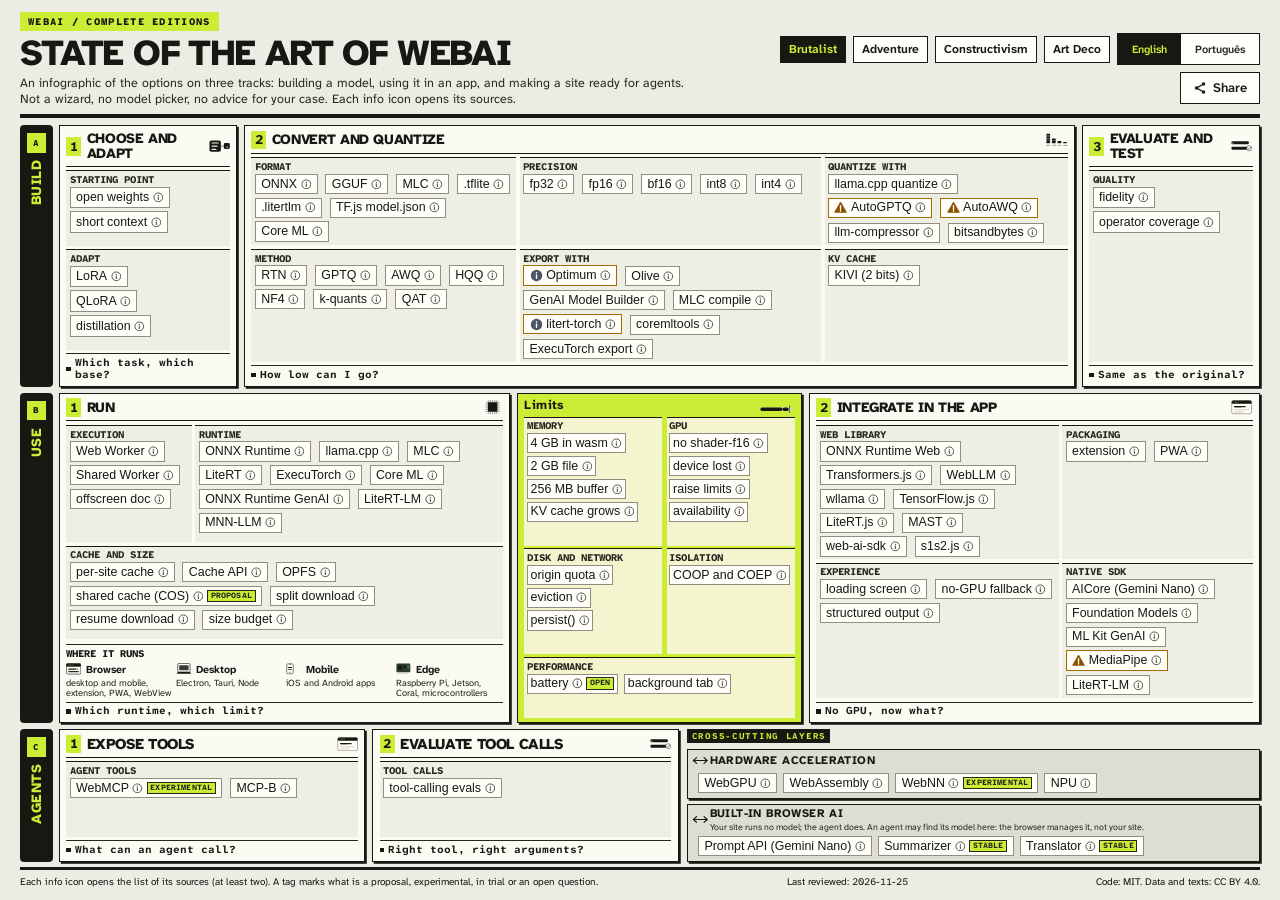
==== commit 04d829c0: "Keep chip and rail styling visible in compact desktop viewports" ====
--- a/docs/index.html
+++ b/docs/index.html
@@ -445,7 +445,7 @@
  [data-edition=comic] .lane[data-lane] .steps{grid-template-columns:minmax(0,1fr)}
 }
 
-@media(min-width:1080px) and (orientation:landscape) {
+@media(min-width:701px) and (orientation:landscape) {
 html[data-edition] .page{max-width:2000px;padding:16px 24px 11px}
 html[data-edition] .top{display:grid;grid-template-columns:minmax(0,1.25fr) minmax(0,1fr);align-items:end;gap:12px;padding:0 0 10px;margin:0 0 10px}
 html[data-edition] .top h1{font:800 clamp(35px,3.3vw,56px)/.99 var(--ff-ui);margin:4px 0 5px;letter-spacing:-.045em}
@@ -505,7 +505,7 @@
 html[data-edition=comic] .card,html[data-edition=comic] .panel,html[data-edition=comic] .band{box-shadow:2px 2px 0 var(--ink)}
 }
 
-@media(min-width:1080px) and (orientation:landscape) {
+@media(min-width:701px) and (orientation:landscape) {
 html[data-edition] .page{padding:12px 20px 9px}
 html[data-edition] .top{padding-bottom:7px;margin-bottom:7px}
 html[data-edition] .top h1{font-size:clamp(33px,2.85vw,50px)}
@@ -538,7 +538,7 @@
 
 /* On a wide screen the connections run beside Agents, not as two extra rows. */
 .landscape-connections{display:contents}
-@media(min-width:1080px) and (orientation:landscape){
+@media(min-width:701px) and (orientation:landscape){
 html[data-edition] .board{display:grid;grid-template-columns:minmax(0,1.15fr) minmax(0,1fr);align-items:start;gap:7px 10px}
 html[data-edition] .lane:not([data-lane=agents]){grid-column:1/-1}
 html[data-edition] .landscape-connections{display:grid;gap:6px;align-content:start;grid-column:2;min-width:0}
@@ -550,13 +550,13 @@
 html[data-edition] [data-lane=agents] .card-h h2{font-size:17px}
 }
 .landscape-caption{margin:0;font:730 10px/1 var(--ff-mono);color:var(--ink2);text-transform:uppercase;letter-spacing:.08em}
-@media(min-width:1080px) and (orientation:landscape){
+@media(min-width:701px) and (orientation:landscape){
  html[data-edition=comic] [data-lane=agents] .chapter-art{width:24px;height:19px;right:5px;bottom:2px}
  html[data-edition=comic] [data-lane=agents] .lane-h{gap:3px}
 }
 
 /* The three themes keep their composition; spacing belongs to an option, not its icon. */
-@media(min-width:1080px) and (orientation:landscape) {
+@media(min-width:701px) and (orientation:landscape) {
 html[data-edition] .board .chips { gap:4px 9px; align-items:center; }
 html[data-edition] .board .chip,
 html[data-edition] .board .panel .chip {
@@ -584,7 +584,7 @@
 html[data-edition] #layer-evaluate .groups .chip{min-height:20px}
 html[data-edition] .landscape-connections .band .chips {gap:4px 7px}
 }
-@media(min-width:1080px) and (orientation:landscape) {
+@media(min-width:701px) and (orientation:landscape) {
 html[data-edition] .board .chip,
 html[data-edition] .board .panel .chip{min-height:15px;padding-block:0}
 html[data-edition] .board #layer-choose .groups .chip,
@@ -594,7 +594,7 @@
 html[data-edition] #layer-convert .groups{grid-template-columns:1.09fr 1.24fr 1fr}
 html[data-edition] .board .panel.step .chip{padding-inline:3px}
 }
-@media(min-width:1080px) and (orientation:landscape) {
+@media(min-width:701px) and (orientation:landscape) {
 }
 
 /* Dedicated option type: regular-weight, readable at a glance, with a larger hit area. */
@@ -608,7 +608,7 @@
   line-height:1.18;
 }
 html[data-edition] .board .chip em{font-size:9px;line-height:1.08}
-@media(min-width:1080px) and (orientation:landscape){
+@media(min-width:701px) and (orientation:landscape){
  html[data-edition] .board .chip,
  html[data-edition] .board .panel .chip{font-size:14px;min-height:20px;padding-block:1px}
  html[data-edition] .board #layer-choose .groups .chip,
@@ -626,7 +626,7 @@
 }
 
 /* Fill each layer's existing grid, without changing the chip metrics. */
-@media(min-width:1080px) and (orientation:landscape){
+@media(min-width:701px) and (orientation:landscape){
  html[data-edition] .board .card .body>.groups,
  html[data-edition] .board .panel.step>.groups{
    flex:1 0 auto;
@@ -845,7 +845,7 @@
   padding:3px 14px 3px 5px;clip-path:polygon(0 0,100% 0,calc(100% - 8px) 100%,0 100%);
 }
 html[data-edition=construct] .foot{border-top:2px solid var(--ink)}
-@media(min-width:1080px) and (orientation:landscape){
+@media(min-width:701px) and (orientation:landscape){
   html[data-edition=construct] .top{padding:6px 12px 7px 13px;gap:8px}
   html[data-edition=construct] .lane{grid-template-columns:clamp(64px,5.65vw,106px) minmax(0,1fr)}
   html[data-edition=construct] .lane-h{display:flex;align-items:flex-start;gap:4px;padding:5px 8px 7px 6px}
@@ -867,200 +867,8 @@
   html[data-edition=construct] .top::before{background:linear-gradient(128deg,transparent calc(100% - 29px),var(--print-gold) calc(100% - 29px) calc(100% - 25px),var(--print-black) calc(100% - 25px))}
   html[data-edition=construct] .lane-l{font-size:28px}
 }
-@media(min-width:1080px) and (orientation:landscape){
+@media(min-width:701px) and (orientation:landscape){
  html[data-edition=construct] .lane-h h2{white-space:nowrap;overflow-wrap:normal;font-size:clamp(8px,.66vw,11px)}
-}
-
-/* DE STIJL — an orthogonal composition over the actual map, not a background print. */
-html[data-edition=destijl] {
-  --bg:#f3f0e7;
-  --card:#fffcf5;
-  --paper:#fffdf7;
-  --ink:#171612;
-  --ink2:#292620;
-  --muted:#514c43;
-  --edge:#171612;
-  --sep:#b9b4a7;
-  --soft:#f5f1e7;
-  --red:#ba251f;
-  --blue:#20489b;
-  --yellow:#f4cb30;
-  --acc:var(--blue);
-  --acc-tx:#173a7e;
-  --build:var(--red);
-  --use:#7c5600;
-  --agents:var(--blue);
-  --light-plane:#f8f4eb;
-  --blue-plane:#edf1f9;
-  --yellow-plane:#fff5ca;
-}
-html[data-edition=destijl] body{background:var(--bg)}
-html[data-edition=destijl] .top{
-  position:relative;border-bottom:4px solid var(--ink);padding-bottom:8px;
-}
-html[data-edition=destijl] .top h1{
-  font-family:"Helvetica Neue",Arial,sans-serif;
-  color:var(--ink);font-weight:830;letter-spacing:-.061em;
-}
-html[data-edition=destijl] .eyebrow {
-  display:inline-flex;align-items:center;gap:7px;
-  color:var(--ink);letter-spacing:.12em;
-}
-html[data-edition=destijl] .eyebrow::before {
-  content:"";width:9px;height:9px;flex:none;background:var(--red);
-  box-shadow:0 0 0 1px var(--ink);
-}
-html[data-edition=destijl] :is(.top .btn,.top .seg,.edition-switch button){
-  border:1px solid var(--ink);border-radius:0;background:var(--paper);color:var(--ink);
-}
-html[data-edition=destijl] :is(.edition-switch,.top .seg) button[aria-pressed=true] {
-  color:#fff;background:var(--blue);border-color:var(--blue);
-}
-html[data-edition=destijl] .foot{border-top:2px solid var(--ink)}
-html[data-edition=destijl] .lane[data-lane=build]{--rail:var(--red);--rail-text:#fff}
-html[data-edition=destijl] .lane[data-lane=use]{--rail:var(--yellow);--rail-text:var(--ink)}
-html[data-edition=destijl] .lane[data-lane=agents]{--rail:var(--blue);--rail-text:#fff}
-html[data-edition=destijl] .lane-h{
-  background:var(--rail);color:var(--rail-text);
-  border:2px solid var(--ink);border-radius:0;
-  margin:0 0 4px;padding:5px 8px;box-shadow:none;
-}
-html[data-edition=destijl] .lane-h h2{
-  color:var(--rail-text);font-weight:780;letter-spacing:.08em;text-transform:uppercase;
-}
-html[data-edition=destijl] .lane-l{
-  width:25px;height:25px;border:1px solid var(--ink);border-radius:0!important;
-  background:var(--paper);color:var(--ink);
-}
-html[data-edition=destijl] .lane .steps{gap:4px}
-html[data-edition=destijl] :is(.card,.panel){
-  --in-x:13px;--in-y:11px;
-  --heading:var(--paper);--heading-text:var(--ink);
-  background:var(--card);border:2px solid var(--ink);border-radius:0;
-  padding:var(--in-y) var(--in-x);box-shadow:none;
-}
-html[data-edition=destijl] :is(.card-h,.panel-h){
-  background:var(--heading);color:var(--heading-text);
-  margin:calc(-1 * var(--in-y)) calc(-1 * var(--in-x)) 4px;
-  padding:5px var(--in-x);border-bottom:2px solid var(--ink);
-}
-html[data-edition=destijl] :is(.card-h h2,.panel-h h3){
-  color:var(--heading-text);letter-spacing:-.023em;
-}
-html[data-edition=destijl] .card-h .icon{
-  display:grid;place-items:center;background:var(--paper);border:1px solid var(--ink);
-  padding-inline:2px;color:var(--ink);
-}
-html[data-edition=destijl] .badge{
-  background:var(--paper);color:var(--ink);
-  padding:3px 4px;border:1px solid var(--ink);border-radius:0;
-  font-weight:800;
-}
-/* A red lintel across the broad upper bay, a yellow center, a blue right end. */
-html[data-edition=destijl] #layer-convert{--heading:var(--red);--heading-text:#fff}
-html[data-edition=destijl] .panel.step{--heading:var(--yellow)}
-html[data-edition=destijl] #layer-integrate{--heading:var(--blue);--heading-text:#fff}
-html[data-edition=destijl] #layer-evaluate{--heading:var(--yellow)}
-html[data-edition=destijl] .card .groups>.group,
-html[data-edition=destijl] .panel .groups>.group{
-  align-self:stretch;border-radius:0;
-  box-shadow:inset 0 0 0 1px #928a79;
-  background:var(--light-plane);padding:5px 6px;
-}
-html[data-edition=destijl] #layer-convert .groups>.group:nth-child(3),
-html[data-edition=destijl] #layer-run .groups>.group:first-child,
-html[data-edition=destijl] .panel.step .groups>.group:last-child{
-  background:var(--yellow-plane);
-}
-html[data-edition=destijl] #layer-convert .groups>.group:nth-child(4),
-html[data-edition=destijl] #layer-integrate .groups>.group:nth-child(2),
-html[data-edition=destijl] [data-lane=agents] .card:last-child .groups>.group{
-  background:var(--blue-plane);
-}
-html[data-edition=destijl] :is(.group h3,.where h3){
-  color:var(--ink);font-weight:780;
-}
-html[data-edition=destijl] .board .chip{
-  color:var(--ink);border-radius:0;
-}
-html[data-edition=destijl] .board .chip:hover,
-html[data-edition=destijl] .board .chip[aria-expanded=true]{
-  background:var(--paper);border-color:var(--blue);
-}
-html[data-edition=destijl] .board .chip em{color:var(--ink2);border-radius:0}
-html[data-edition=destijl] .where{border-top:1px solid var(--ink)}
-html[data-edition=destijl] .where-item + .where-item{border-left:1px solid var(--sep);padding-left:4px}
-html[data-edition=destijl] .decision{
-  border-color:var(--ink);font-weight:720;
-}
-html[data-edition=destijl] .decision::before{
-  border:1px solid var(--ink);transform:none;background:var(--rail,var(--blue));
-}
-html[data-edition=destijl] .landscape-caption{
-  color:var(--ink);border-left:12px solid var(--red);padding:3px 5px;
-}
-html[data-edition=destijl] .band{
-  border:2px solid var(--ink);border-radius:0;box-shadow:none;
-  background:var(--card);border-inline-start:8px solid var(--blue);
-}
-html[data-edition=destijl] .band[data-band=bridge]{border-inline-start-color:var(--yellow)}
-html[data-edition=destijl] .band .varrow{color:var(--ink)}
-html[data-edition=destijl] .band-h h3{font-weight:800}
-
-@media(min-width:1080px) and (orientation:landscape){
-  html[data-edition=destijl] .top{
-    grid-template-columns:minmax(0,1.13fr) minmax(0,1fr);
-    align-items:stretch;gap:16px;
-  }
-  html[data-edition=destijl] .top .bar{
-    align-self:end;margin-bottom:0;justify-content:flex-end;
-  }
-  html[data-edition=destijl] .top::after {
-    position:absolute;content:"";height:18px;width:25%;top:1px;right:0;pointer-events:none;
-    border:2px solid var(--ink);
-    background:linear-gradient(90deg,
-      var(--blue) 0 21%,var(--ink) 21% 22%,
-      var(--paper) 22% 64%,var(--ink) 64% 65%,
-      var(--yellow) 65% 76%,var(--ink) 76% 77%,var(--red) 77% 100%);
-  }
-  html[data-edition=destijl] .board{
-    grid-template-columns:minmax(0,1.24fr) minmax(0,1fr);
-    column-gap:7px;row-gap:6px;
-  }
-  html[data-edition=destijl] .lane{
-    grid-template-columns:37px minmax(0,1fr);
-    gap:3px;
-  }
-  html[data-edition=destijl] .lane-h{
-    margin:0;padding:6px 0;gap:7px;
-  }
-  html[data-edition=destijl] .lane-h h2{font-size:14px}
-  html[data-edition=destijl] .lane-l{width:22px;height:22px}
-  html[data-edition=destijl] .lane .steps{
-    gap:0;border:2px solid var(--ink);background:var(--ink);
-  }
-  html[data-edition=destijl] [data-lane=use] .steps{
-    grid-template-columns:minmax(0,39fr) minmax(0,23fr) minmax(0,38fr);
-  }
-  html[data-edition=destijl] [data-lane=agents] .steps{
-    grid-template-columns:minmax(0,44fr) minmax(0,56fr);
-  }
-  html[data-edition=destijl] .steps > :is(.card,.panel){
-    --in-x:6px;--in-y:4px;
-    border:0;
-  }
-  html[data-edition=destijl] .steps > :is(.card,.panel) + :is(.card,.panel){
-    border-inline-start:3px solid var(--ink);
-  }
-  html[data-edition=destijl] :is(.card-h,.panel-h){padding-block:3px}
-  html[data-edition=destijl] .card .groups>.group,
-  html[data-edition=destijl] .panel .groups>.group{padding:3px 4px}
-  html[data-edition=destijl] .landscape-connections .band{
-    border-inline-start-width:14px;
-  }
-}
-@media(min-width:1080px) and (max-width:1250px) and (orientation:landscape){
-  html[data-edition=destijl] .top::after{height:11px}
 }
 
 /* ART DÉCO · the map as an engraved directory in a midnight lobby. */
@@ -1184,7 +992,7 @@
 html[data-edition=deco] .pop,
 html[data-edition=deco] .pop a,
 html[data-edition=deco] .pop-alert {border-radius:0}
-@media (min-width:1080px) and (orientation:landscape) {
+@media (min-width:701px) and (orientation:landscape) {
   html[data-edition=deco] .top .intro::before {width:61px;height:36px;top:2px}
   html[data-edition=deco] .top h1,html[data-edition=deco] .eyebrow {margin-left:69px}
   html[data-edition=deco] .lane-h {padding:7px 0 13px}
@@ -1210,12 +1018,12 @@
   html[data-edition=deco][data-edition-size=fit] .top h1 {margin-left:46px}
 }
 /* The compact third rail needs all its height for the vertical route label. */
-@media (min-width:1080px) and (orientation:landscape) {
+@media (min-width:701px) and (orientation:landscape) {
   html[data-edition=deco] .lane[data-lane=agents] .lane-h {padding-bottom:7px}
   html[data-edition=deco] .lane[data-lane=agents] .lane-h::after {display:none}
 }
 
-@media(min-width:1080px) and (orientation:landscape){
+@media(min-width:701px) and (orientation:landscape){
  html[data-edition] .board{align-items:stretch;align-content:stretch;grid-template-rows:auto auto auto}
  html[data-edition] .board>.lane{align-items:stretch}
 }
@@ -1235,16 +1043,38 @@
  html[data-edition][data-mobile-map=overview] .mobile-map{gap:3px}
  html[data-edition][data-mobile-map=overview] .mobile-map h2{margin-bottom:3px}
 }
+
+/* Keep chip edges, insets and the reading rail present in the live edition. */
+html[data-edition] .board .chip,html[data-edition] .board .panel .chip{
+  min-height:22px;padding:2px 6px;
+}
+html[data-edition=construct] .board .chip{
+  background:#fff7e7;border:1px solid #a68160;
+}
+html[data-edition=construct] .board .chip:hover,
+html[data-edition=construct] .board .chip:focus-visible,
+html[data-edition=construct] .board .chip[aria-expanded=true]{border-color:#9b241b;background:#f7e4c0}
+html[data-edition=deco] .board .chip{
+  background:#2a2531;border:1px solid #9a7951;
+}
+html[data-edition=deco] .board .chip:hover,
+html[data-edition=deco] .board .chip:focus-visible,
+html[data-edition=deco] .board .chip[aria-expanded=true]{background:#413343;border-color:#efcf91}
+@media(min-width:701px) and (orientation:landscape){
+ html[data-edition] .lane-h{padding-block:8px}
+ html[data-edition=construct] .lane-h{min-width:0;padding:5px 5px 7px}
+ html[data-edition=deco] .lane-h{background:#27212d}
+}
 </style>
 </head>
 <body>
 <div class="page">
-<header class="top"><div class="intro"><div class="eyebrow edition-only" data-t="ui.edition.eyebrow">WebAI / Complete editions</div><h1 data-t="site.title">State of the Art of WebAI</h1><p data-t="site.tagline">An infographic of the options on three tracks: building a model, using it in an app, and making a site ready for agents. Not a wizard, no model picker, no advice for your case. Each info icon opens its sources.</p></div><div class="bar"><div class="edition-switch" role="group" data-al="ui.edition.label" aria-label="Visual editions"><button type="button" data-select-edition="brutal" aria-pressed="false" data-t="ui.edition.brutal">Brutalist</button><button type="button" data-select-edition="comic" aria-pressed="false" data-t="ui.edition.comic">Adventure</button><button type="button" data-select-edition="construct" aria-pressed="false" data-t="ui.edition.construct">Constructivism</button><button type="button" data-select-edition="destijl" aria-pressed="false" data-t="ui.edition.destijl">De Stijl</button><button type="button" data-select-edition="deco" aria-pressed="false" data-t="ui.edition.deco">Art Deco</button></div><div class="seg langs" role="group" aria-label="Language" data-al="ui.language"><button type="button" data-lang="en" aria-pressed="true">English</button><button type="button" data-lang="pt" aria-pressed="false">Português</button></div><div class="seg themes" role="group" aria-label="Theme" data-al="ui.theme"><button type="button" data-theme-choice="auto" aria-pressed="true" aria-label="Auto" data-al="ui.theme.auto" title="Auto" data-tl="ui.theme.auto"><svg viewBox="0 0 16 16" aria-hidden="true"><circle cx="8" cy="8" r="5.5" fill="none" stroke="currentColor" stroke-width="1.5"/><path d="M8 2.5a5.5 5.5 0 0 0 0 11z" fill="currentColor"/></svg></button><button type="button" data-theme-choice="light" aria-pressed="false" aria-label="Light" data-al="ui.theme.light" title="Light" data-tl="ui.theme.light"><svg viewBox="0 0 16 16" aria-hidden="true"><circle cx="8" cy="8" r="3" fill="currentColor"/><g stroke="currentColor" stroke-width="1.5" stroke-linecap="round"><path d="M8 1.5v1.6M8 12.9v1.6M1.5 8h1.6M12.9 8h1.6M3.4 3.4l1.1 1.1M11.5 11.5l1.1 1.1M3.4 12.6l1.1-1.1M11.5 4.5l1.1-1.1"/></g></svg></button><button type="button" data-theme-choice="dark" aria-pressed="false" aria-label="Dark" data-al="ui.theme.dark" title="Dark" data-tl="ui.theme.dark"><svg viewBox="0 0 16 16" aria-hidden="true"><path d="M13 9.6A5.6 5.6 0 0 1 6.4 3a5.6 5.6 0 1 0 6.6 6.6z" fill="currentColor"/></svg></button></div><button type="button" class="btn share" aria-haspopup="dialog" aria-expanded="false" aria-controls="pop-share" data-menu-btn="share"><svg class="ic" viewBox="0 0 16 16" aria-hidden="true" focusable="false"><circle cx="12" cy="3.5" r="2" fill="currentColor"/><circle cx="4" cy="8" r="2" fill="currentColor"/><circle cx="12" cy="12.5" r="2" fill="currentColor"/><path d="M5.8 7l4.4-2.5M5.8 9l4.4 2.5" fill="none" stroke="currentColor" stroke-width="1.4" stroke-linecap="round"/></svg><span data-t="ui.share">Share</span></button></div><span class="small-window" role="status" hidden data-t="ui.small">Small window: scroll, or use Normal.</span><p class="contrib-note" role="status" hidden data-t="ui.contrib">Contributor mode: alerts for broken links are shown.</p></header>
+<header class="top"><div class="intro"><div class="eyebrow edition-only" data-t="ui.edition.eyebrow">WebAI / Complete editions</div><h1 data-t="site.title">State of the Art of WebAI</h1><p data-t="site.tagline">An infographic of the options on three tracks: building a model, using it in an app, and making a site ready for agents. Not a wizard, no model picker, no advice for your case. Each info icon opens its sources.</p></div><div class="bar"><div class="edition-switch" role="group" data-al="ui.edition.label" aria-label="Visual editions"><button type="button" data-select-edition="brutal" aria-pressed="false" data-t="ui.edition.brutal">Brutalist</button><button type="button" data-select-edition="comic" aria-pressed="false" data-t="ui.edition.comic">Adventure</button><button type="button" data-select-edition="construct" aria-pressed="false" data-t="ui.edition.construct">Constructivism</button><button type="button" data-select-edition="deco" aria-pressed="false" data-t="ui.edition.deco">Art Deco</button></div><div class="seg langs" role="group" aria-label="Language" data-al="ui.language"><button type="button" data-lang="en" aria-pressed="true">English</button><button type="button" data-lang="pt" aria-pressed="false">Português</button></div><div class="seg themes" role="group" aria-label="Theme" data-al="ui.theme"><button type="button" data-theme-choice="auto" aria-pressed="true" aria-label="Auto" data-al="ui.theme.auto" title="Auto" data-tl="ui.theme.auto"><svg viewBox="0 0 16 16" aria-hidden="true"><circle cx="8" cy="8" r="5.5" fill="none" stroke="currentColor" stroke-width="1.5"/><path d="M8 2.5a5.5 5.5 0 0 0 0 11z" fill="currentColor"/></svg></button><button type="button" data-theme-choice="light" aria-pressed="false" aria-label="Light" data-al="ui.theme.light" title="Light" data-tl="ui.theme.light"><svg viewBox="0 0 16 16" aria-hidden="true"><circle cx="8" cy="8" r="3" fill="currentColor"/><g stroke="currentColor" stroke-width="1.5" stroke-linecap="round"><path d="M8 1.5v1.6M8 12.9v1.6M1.5 8h1.6M12.9 8h1.6M3.4 3.4l1.1 1.1M11.5 11.5l1.1 1.1M3.4 12.6l1.1-1.1M11.5 4.5l1.1-1.1"/></g></svg></button><button type="button" data-theme-choice="dark" aria-pressed="false" aria-label="Dark" data-al="ui.theme.dark" title="Dark" data-tl="ui.theme.dark"><svg viewBox="0 0 16 16" aria-hidden="true"><path d="M13 9.6A5.6 5.6 0 0 1 6.4 3a5.6 5.6 0 1 0 6.6 6.6z" fill="currentColor"/></svg></button></div><button type="button" class="btn share" aria-haspopup="dialog" aria-expanded="false" aria-controls="pop-share" data-menu-btn="share"><svg class="ic" viewBox="0 0 16 16" aria-hidden="true" focusable="false"><circle cx="12" cy="3.5" r="2" fill="currentColor"/><circle cx="4" cy="8" r="2" fill="currentColor"/><circle cx="12" cy="12.5" r="2" fill="currentColor"/><path d="M5.8 7l4.4-2.5M5.8 9l4.4 2.5" fill="none" stroke="currentColor" stroke-width="1.4" stroke-linecap="round"/></svg><span data-t="ui.share">Share</span></button></div><span class="small-window" role="status" hidden data-t="ui.small">Small window: scroll, or use Normal.</span><p class="contrib-note" role="status" hidden data-t="ui.contrib">Contributor mode: alerts for broken links are shown.</p></header>
 <div class="board" role="group" aria-label="State of the Art of WebAI"><section class="lane" data-lane="build"><div class="lane-h"><span class="lane-l" aria-hidden="true">A</span><div><p class="chapter-name" data-t="ui.edition.chapter.build">Model workshop</p><h2 data-t="ui.lane.build">Build</h2></div><svg class="chapter-art" aria-hidden="true" viewBox="80 310 330 300"><ellipse cx="267" cy="586" rx="176" ry="23" fill="#8e5e5130" stroke="none" stroke-width="1"/><rect x="110" y="478" width="269" height="94" rx="8" fill="#cb6652" stroke="#192c34" stroke-width="4"/><rect x="126" y="468" width="236" height="88" rx="5" fill="#f7cf8e" stroke="#192c34" stroke-width="4"/><rect x="108" y="546" width="273" height="20" rx="4" fill="#b44349" stroke="#192c34" stroke-width="4"/><path d="M134 568L134 587" stroke="#192c34" stroke-width="7" stroke-linecap="round" /><path d="M353 568L353 587" stroke="#192c34" stroke-width="7" stroke-linecap="round" /><g transform="translate(197 365) rotate(-10)"><path d="M13 -8L13 3" stroke="#192c34" stroke-width="4" stroke-linecap="round" /><path d="M13 87L13 99" stroke="#192c34" stroke-width="4" stroke-linecap="round" /><path d="M32 -8L32 3" stroke="#192c34" stroke-width="4" stroke-linecap="round" /><path d="M32 87L32 99" stroke="#192c34" stroke-width="4" stroke-linecap="round" /><path d="M51 -8L51 3" stroke="#192c34" stroke-width="4" stroke-linecap="round" /><path d="M51 87L51 99" stroke="#192c34" stroke-width="4" stroke-linecap="round" /><path d="M70 -8L70 3" stroke="#192c34" stroke-width="4" stroke-linecap="round" /><path d="M70 87L70 99" stroke="#192c34" stroke-width="4" stroke-linecap="round" /><path d="M89 -8L89 3" stroke="#192c34" stroke-width="4" stroke-linecap="round" /><path d="M89 87L89 99" stroke="#192c34" stroke-width="4" stroke-linecap="round" /><path d="M-10 16L3 16" stroke="#192c34" stroke-width="4" stroke-linecap="round" /><path d="M94 16L106 16" stroke="#192c34" stroke-width="4" stroke-linecap="round" /><path d="M-10 34L3 34" stroke="#192c34" stroke-width="4" stroke-linecap="round" /><path d="M94 34L106 34" stroke="#192c34" stroke-width="4" stroke-linecap="round" /><path d="M-10 52L3 52" stroke="#192c34" stroke-width="4" stroke-linecap="round" /><path d="M94 52L106 52" stroke="#192c34" stroke-width="4" stroke-linecap="round" /><path d="M-10 70L3 70" stroke="#192c34" stroke-width="4" stroke-linecap="round" /><path d="M94 70L106 70" stroke="#192c34" stroke-width="4" stroke-linecap="round" /><rect x="0" y="0" width="96" height="90" rx="12" fill="#f0a950" stroke="#192c34" stroke-width="4"/><rect x="13" y="12" width="69" height="64" rx="8" fill="#fff0ae" stroke="#192c34" stroke-width="3"/><circle cx="37" cy="41" r="3" fill="#192c34" stroke="none" stroke-width="1"/><circle cx="57" cy="41" r="3" fill="#192c34" stroke="none" stroke-width="1"/><path d="M39 53 Q47 61 56 53" fill="none" stroke="#192c34" stroke-width="2.6" stroke-linecap="round" stroke-linejoin="round"/></g><path d="M305 396 l36 -48 24 14 -34 49 -11 29 -17 2 -9 -16 Z" fill="#faead0" stroke="#192c34" stroke-width="4" stroke-linecap="round" stroke-linejoin="round"/><path d="M335 348 l25 -27 17 10 -5 25 -11 10 Z" fill="#f18a64" stroke="#192c34" stroke-width="4" stroke-linecap="round" stroke-linejoin="round"/><rect x="128" y="494" width="86" height="25" rx="5" fill="#d69255" stroke="#192c34" stroke-width="3"/><rect x="257" y="499" width="81" height="25" rx="5" fill="#d69255" stroke="#192c34" stroke-width="3"/><path d="M287 512L312 512" stroke="#192c34" stroke-width="3" stroke-linecap="round" /><path d="M158 506L180 506" stroke="#192c34" stroke-width="3" stroke-linecap="round" /></svg></div><div class="steps"><article class="card" id="layer-choose" data-n="1" style="flex-grow:13"><div class="card-h"><span class="badge">1</span><h2 data-t="layer.choose">Choose and adapt</h2><span class="icon"><svg xmlns="http://www.w3.org/2000/svg" viewBox="-82 -50 172 100" aria-hidden="true" focusable="false"><rect x="-78" y="-46" width="92" height="92" data-f="ink" rx="14"/><rect x="-62" y="-30" width="60" height="10" data-f="bg" rx="5"/><rect x="-62" y="-4" width="50" height="10" data-f="bg" rx="5"/><rect x="-62" y="22" width="40" height="10" data-f="bg" rx="5"/><line x1="14" y1="0" x2="38" y2="0" data-s="acc" stroke-width="4" stroke-linecap="round"/><rect x="38" y="-24" width="48" height="48" data-f="acc" rx="12"/><text x="62" y="1" font-size="30" font-weight="700" data-f="paper" text-anchor="middle" dominant-baseline="central">+</text></svg></span></div><div class="body"><div class="groups"><div class="group"><h3 data-t="group.start">Starting point</h3><ul class="chips"><li><button type="button" class="chip" data-kind="tree" aria-haspopup="menu" aria-expanded="false" aria-controls="menu-open-weights" data-id="open-weights" data-n="2" data-date="2026-11-20"><span class="n" data-t="chip.open-weights">open weights</span><svg class="caret" viewBox="0 0 16 16" aria-hidden="true" focusable="false"><circle cx="8" cy="8" r="6.6" fill="none" stroke="currentColor" stroke-width="1.3"/><circle cx="8" cy="4.9" r="0.95" fill="currentColor"/><path d="M8 7.4v4.2" fill="none" stroke="currentColor" stroke-width="1.5" stroke-linecap="round"/></svg></button><div class="pop" id="pop-open-weights" data-menu="open-weights" hidden><div class="pop-head"><div class="ph-top"><strong data-t="chip.open-weights">open weights</strong></div><p class="ph-desc" data-t="desc.open-weights">Weights published openly, so they can be adapted, converted and shipped; SmolLM3-3B is Apache-2.0.</p><p class="ph-meta" data-date="2026-11-20" data-n="2">Reviewed 2026-11-20 · 2 sources</p></div><div role="menu" id="menu-open-weights" aria-label="Sources for open weights" data-menu-label="open-weights"><div role="group" aria-label="Docs" data-al="srcgroup.docs"><div class="pg" aria-hidden="true" data-t="srcgroup.docs">Docs</div><a role="menuitem" tabindex="-1" href="https://huggingface.co/HuggingFaceTB/SmolLM3-3B" target="_blank" rel="noopener"><span class="t">SmolLM3-3B model card</span><span class="m"><span>huggingface.co</span><em data-t="ui.level.primary">primary</em><time datetime="2026-11-19">2026-11-19</time></span></a></div><div role="group" aria-label="Posts" data-al="srcgroup.blog"><div class="pg" aria-hidden="true" data-t="srcgroup.blog">Posts</div><a role="menuitem" tabindex="-1" href="https://huggingface.co/blog/smollm3" target="_blank" rel="noopener"><span class="t">Hugging Face: SmolLM3 announcement</span><span class="m"><span>huggingface.co</span><em data-t="ui.level.trusted">trusted</em><time datetime="2026-11-20">2026-11-20</time></span></a></div></div></div></li><li><button type="button" class="chip" data-kind="tree" aria-haspopup="menu" aria-expanded="false" aria-controls="menu-short-context" data-id="short-context" data-n="2" data-date="2026-11-20"><span class="n" data-t="chip.short-context">short context</span><svg class="caret" viewBox="0 0 16 16" aria-hidden="true" focusable="false"><circle cx="8" cy="8" r="6.6" fill="none" stroke="currentColor" stroke-width="1.3"/><circle cx="8" cy="4.9" r="0.95" fill="currentColor"/><path d="M8 7.4v4.2" fill="none" stroke="currentColor" stroke-width="1.5" stroke-linecap="round"/></svg></button><div class="pop" id="pop-short-context" data-menu="short-context" hidden><div class="pop-head"><div class="ph-top"><strong data-t="chip.short-context">short context</strong></div><p class="ph-desc" data-t="desc.short-context">A short context keeps the KV cache small; the cache grows with every token kept.</p><p class="ph-meta" data-date="2026-11-20" data-n="2">Reviewed 2026-11-20 · 2 sources</p></div><div role="menu" id="menu-short-context" aria-label="Sources for short context" data-menu-label="short-context"><div role="group" aria-label="Posts" data-al="srcgroup.blog"><div class="pg" aria-hidden="true" data-t="srcgroup.blog">Posts</div><a role="menuitem" tabindex="-1" href="https://huggingface.co/blog/kv-cache-quantization" target="_blank" rel="noopener"><span class="t">Hugging Face: KV cache quantization</span><span class="m"><span>huggingface.co</span><em data-t="ui.level.trusted">trusted</em><time datetime="2026-11-19">2026-11-19</time></span></a><a role="menuitem" tabindex="-1" href="https://developer.nvidia.com/blog/mastering-llm-techniques-inference-optimization/" target="_blank" rel="noopener"><span class="t">NVIDIA: LLM inference optimization</span><span class="m"><span>developer.nvidia.com</span><em data-t="ui.level.trusted">trusted</em><time datetime="2026-11-20">2026-11-20</time></span></a></div></div></div></li></ul></div><div class="group"><h3 data-t="group.adapt">Adapt</h3><ul class="chips"><li><button type="button" class="chip" data-kind="tree" aria-haspopup="menu" aria-expanded="false" aria-controls="menu-lora" data-id="lora" data-n="2" data-date="2026-11-20"><span class="n" data-t="chip.lora">LoRA</span><svg class="caret" viewBox="0 0 16 16" aria-hidden="true" focusable="false"><circle cx="8" cy="8" r="6.6" fill="none" stroke="currentColor" stroke-width="1.3"/><circle cx="8" cy="4.9" r="0.95" fill="currentColor"/><path d="M8 7.4v4.2" fill="none" stroke="currentColor" stroke-width="1.5" stroke-linecap="round"/></svg></button><div class="pop" id="pop-lora" data-menu="lora" hidden><div class="pop-head"><div class="ph-top"><strong data-t="chip.lora">LoRA</strong></div><p class="ph-desc" data-t="desc.lora">Freezes the base weights and trains small low-rank matrices, with no extra latency at inference.</p><p class="ph-meta" data-date="2026-11-20" data-n="2">Reviewed 2026-11-20 · 2 sources</p></div><div role="menu" id="menu-lora" aria-label="Sources for LoRA" data-menu-label="lora"><div role="group" aria-label="Code" data-al="srcgroup.code"><div class="pg" aria-hidden="true" data-t="srcgroup.code">Code</div><a role="menuitem" tabindex="-1" href="https://github.com/microsoft/LoRA" target="_blank" rel="noopener"><span class="t">LoRA reference code</span><span class="m"><span>github.com</span><em data-t="ui.level.primary">primary</em><time datetime="2026-11-20">2026-11-20</time></span></a></div><div role="group" aria-label="Papers" data-al="srcgroup.papers"><div class="pg" aria-hidden="true" data-t="srcgroup.papers">Papers</div><a role="menuitem" tabindex="-1" href="https://arxiv.org/abs/2106.09685" target="_blank" rel="noopener"><span class="t">LoRA paper</span><span class="m"><span>arxiv.org</span><em data-t="ui.level.primary">primary</em><time datetime="2026-11-19">2026-11-19</time></span></a></div></div></div></li><li><button type="button" class="chip" data-kind="tree" aria-haspopup="menu" aria-expanded="false" aria-controls="menu-qlora" data-id="qlora" data-n="2" data-date="2026-11-20"><span class="n" data-t="chip.qlora">QLoRA</span><svg class="caret" viewBox="0 0 16 16" aria-hidden="true" focusable="false"><circle cx="8" cy="8" r="6.6" fill="none" stroke="currentColor" stroke-width="1.3"/><circle cx="8" cy="4.9" r="0.95" fill="currentColor"/><path d="M8 7.4v4.2" fill="none" stroke="currentColor" stroke-width="1.5" stroke-linecap="round"/></svg></button><div class="pop" id="pop-qlora" data-menu="qlora" hidden><div class="pop-head"><div class="ph-top"><strong data-t="chip.qlora">QLoRA</strong></div><p class="ph-desc" data-t="desc.qlora">LoRA on a model frozen in 4 bits; fine-tunes a 65B model on a single 48 GB GPU.</p><p class="ph-meta" data-date="2026-11-20" data-n="2">Reviewed 2026-11-20 · 2 sources</p></div><div role="menu" id="menu-qlora" aria-label="Sources for QLoRA" data-menu-label="qlora"><div role="group" aria-label="Code" data-al="srcgroup.code"><div class="pg" aria-hidden="true" data-t="srcgroup.code">Code</div><a role="menuitem" tabindex="-1" href="https://github.com/artidoro/qlora" target="_blank" rel="noopener"><span class="t">QLoRA reference code</span><span class="m"><span>github.com</span><em data-t="ui.level.primary">primary</em><time datetime="2026-11-20">2026-11-20</time></span></a></div><div role="group" aria-label="Papers" data-al="srcgroup.papers"><div class="pg" aria-hidden="true" data-t="srcgroup.papers">Papers</div><a role="menuitem" tabindex="-1" href="https://arxiv.org/abs/2305.14314" target="_blank" rel="noopener"><span class="t">QLoRA paper</span><span class="m"><span>arxiv.org</span><em data-t="ui.level.primary">primary</em><time datetime="2026-11-19">2026-11-19</time></span></a></div></div></div></li><li><button type="button" class="chip" data-kind="tree" aria-haspopup="menu" aria-expanded="false" aria-controls="menu-distillation" data-id="distillation" data-n="2" data-date="2026-11-19"><span class="n" data-t="chip.distillation">distillation</span><svg class="caret" viewBox="0 0 16 16" aria-hidden="true" focusable="false"><circle cx="8" cy="8" r="6.6" fill="none" stroke="currentColor" stroke-width="1.3"/><circle cx="8" cy="4.9" r="0.95" fill="currentColor"/><path d="M8 7.4v4.2" fill="none" stroke="currentColor" stroke-width="1.5" stroke-linecap="round"/></svg></button><div class="pop" id="pop-distillation" data-menu="distillation" hidden><div class="pop-head"><div class="ph-top"><strong data-t="chip.distillation">distillation</strong></div><p class="ph-desc" data-t="desc.distillation">Squeezes a larger model into a smaller one; DistilBERT is 40% smaller and 60% faster.</p><p class="ph-meta" data-date="2026-11-19" data-n="2">Reviewed 2026-11-19 · 2 sources</p></div><div role="menu" id="menu-distillation" aria-label="Sources for distillation" data-menu-label="distillation"><div role="group" aria-label="Papers" data-al="srcgroup.papers"><div class="pg" aria-hidden="true" data-t="srcgroup.papers">Papers</div><a role="menuitem" tabindex="-1" href="https://arxiv.org/abs/1503.02531" target="_blank" rel="noopener"><span class="t">Distilling the knowledge in a neural network</span><span class="m"><span>arxiv.org</span><em data-t="ui.level.primary">primary</em><time datetime="2026-11-19">2026-11-19</time></span></a><a role="menuitem" tabindex="-1" href="https://arxiv.org/abs/1910.01108" target="_blank" rel="noopener"><span class="t">DistilBERT</span><span class="m"><span>arxiv.org</span><em data-t="ui.level.primary">primary</em><time datetime="2026-11-19">2026-11-19</time></span></a></div></div></div></li></ul></div></div></div><div class="decision" data-t="decision.choose">Which task, which base?</div></article><article class="card" id="layer-convert" data-n="2" style="flex-grow:40"><div class="card-h"><span class="badge">2</span><h2 data-t="layer.convert">Convert and quantize</h2><span class="icon"><svg xmlns="http://www.w3.org/2000/svg" viewBox="-116 -70 236 150" aria-hidden="true" focusable="false"><rect x="-112" y="15" width="42" height="24" data-f="ink" rx="4"/><rect x="-112" y="-12" width="42" height="24" data-f="ink" rx="4"/><rect x="-112" y="-39" width="42" height="24" data-f="ink" rx="4"/><rect x="-112" y="-66" width="42" height="24" data-f="ink" rx="4"/><text x="-91" y="70" font-size="20" font-weight="600" data-f="muted" text-anchor="middle">fp32</text><rect x="-50" y="15" width="42" height="24" data-f="ink" rx="4"/><rect x="-50" y="-12" width="42" height="24" data-f="ink" rx="4"/><text x="-29" y="70" font-size="20" font-weight="600" data-f="muted" text-anchor="middle">bf16</text><rect x="12" y="15" width="42" height="24" data-f="ink" rx="4"/><text x="33" y="70" font-size="20" font-weight="600" data-f="muted" text-anchor="middle">int8</text><rect x="74" y="27" width="42" height="12" data-f="acc" rx="4"/><text x="95" y="70" font-size="20" font-weight="600" data-f="acc" text-anchor="middle">int4</text></svg></span></div><div class="body"><div class="groups"><div class="group"><h3 data-t="group.format">Format</h3><ul class="chips"><li><button type="button" class="chip" data-kind="tree" aria-haspopup="menu" aria-expanded="false" aria-controls="menu-onnx" data-id="onnx" data-n="2" data-date="2026-11-20"><span class="n" data-t="chip.onnx">ONNX</span><svg class="caret" viewBox="0 0 16 16" aria-hidden="true" focusable="false"><circle cx="8" cy="8" r="6.6" fill="none" stroke="currentColor" stroke-width="1.3"/><circle cx="8" cy="4.9" r="0.95" fill="currentColor"/><path d="M8 7.4v4.2" fill="none" stroke="currentColor" stroke-width="1.5" stroke-linecap="round"/></svg></button><div class="pop" id="pop-onnx" data-menu="onnx" hidden><div class="pop-head"><div class="ph-top"><strong data-t="chip.onnx">ONNX</strong></div><p class="ph-desc" data-t="desc.onnx">Open graph format that ONNX Runtime executes in the browser and natively.</p><p class="ph-meta" data-date="2026-11-20" data-n="2">Reviewed 2026-11-20 · 2 sources</p></div><div role="menu" id="menu-onnx" aria-label="Sources for ONNX" data-menu-label="onnx"><div role="group" aria-label="Docs" data-al="srcgroup.docs"><div class="pg" aria-hidden="true" data-t="srcgroup.docs">Docs</div><a role="menuitem" tabindex="-1" href="https://onnxruntime.ai/docs/tutorials/web/" target="_blank" rel="noopener"><span class="t">ONNX Runtime Web: tutorials</span><span class="m"><span>onnxruntime.ai</span><em data-t="ui.level.primary">primary</em><time datetime="2026-11-19">2026-11-19</time></span></a><a role="menuitem" tabindex="-1" href="https://onnx.ai/" target="_blank" rel="noopener"><span class="t">ONNX project</span><span class="m"><span>onnx.ai</span><em data-t="ui.level.primary">primary</em><time datetime="2026-11-20">2026-11-20</time></span></a></div></div></div></li><li><button type="button" class="chip" data-kind="tree" aria-haspopup="menu" aria-expanded="false" aria-controls="menu-gguf" data-id="gguf" data-n="2" data-date="2026-11-20"><span class="n" data-t="chip.gguf">GGUF</span><svg class="caret" viewBox="0 0 16 16" aria-hidden="true" focusable="false"><circle cx="8" cy="8" r="6.6" fill="none" stroke="currentColor" stroke-width="1.3"/><circle cx="8" cy="4.9" r="0.95" fill="currentColor"/><path d="M8 7.4v4.2" fill="none" stroke="currentColor" stroke-width="1.5" stroke-linecap="round"/></svg></button><div class="pop" id="pop-gguf" data-menu="gguf" hidden><div class="pop-head"><div class="ph-top"><strong data-t="chip.gguf">GGUF</strong></div><p class="ph-desc" data-t="desc.gguf">File format for GGML-based runtimes, designed for fast loading with mmap.</p><p class="ph-meta" data-date="2026-11-20" data-n="2">Reviewed 2026-11-20 · 2 sources</p></div><div role="menu" id="menu-gguf" aria-label="Sources for GGUF" data-menu-label="gguf"><div role="group" aria-label="Docs" data-al="srcgroup.docs"><div class="pg" aria-hidden="true" data-t="srcgroup.docs">Docs</div><a role="menuitem" tabindex="-1" href="https://huggingface.co/docs/hub/gguf" target="_blank" rel="noopener"><span class="t">Hugging Face Hub: GGUF</span><span class="m"><span>huggingface.co</span><em data-t="ui.level.trusted">trusted</em><time datetime="2026-11-20">2026-11-20</time></span></a></div><div role="group" aria-label="Code" data-al="srcgroup.code"><div class="pg" aria-hidden="true" data-t="srcgroup.code">Code</div><a role="menuitem" tabindex="-1" href="https://github.com/ggml-org/ggml/blob/master/docs/gguf.md" target="_blank" rel="noopener"><span class="t">GGUF specification</span><span class="m"><span>github.com</span><em data-t="ui.level.primary">primary</em><time datetime="2026-11-19">2026-11-19</time></span></a></div></div></div></li><li><button type="button" class="chip" data-kind="tree" aria-haspopup="menu" aria-expanded="false" aria-controls="menu-mlc-format" data-id="mlc-format" data-n="2" data-date="2026-11-20"><span class="n" data-t="chip.mlc-format">MLC</span><svg class="caret" viewBox="0 0 16 16" aria-hidden="true" focusable="false"><circle cx="8" cy="8" r="6.6" fill="none" stroke="currentColor" stroke-width="1.3"/><circle cx="8" cy="4.9" r="0.95" fill="currentColor"/><path d="M8 7.4v4.2" fill="none" stroke="currentColor" stroke-width="1.5" stroke-linecap="round"/></svg></button><div class="pop" id="pop-mlc-format" data-menu="mlc-format" hidden><div class="pop-head"><div class="ph-top"><strong data-t="chip.mlc-format">MLC</strong></div><p class="ph-desc" data-t="desc.mlc-format">Model packaging used by MLC and WebLLM to run on WebGPU.</p><p class="ph-meta" data-date="2026-11-20" data-n="2">Reviewed 2026-11-20 · 2 sources</p></div><div role="menu" id="menu-mlc-format" aria-label="Sources for MLC" data-menu-label="mlc-format"><div role="group" aria-label="Docs" data-al="srcgroup.docs"><div class="pg" aria-hidden="true" data-t="srcgroup.docs">Docs</div><a role="menuitem" tabindex="-1" href="https://llm.mlc.ai/docs/" target="_blank" rel="noopener"><span class="t">MLC LLM documentation</span><span class="m"><span>llm.mlc.ai</span><em data-t="ui.level.primary">primary</em><time datetime="2026-11-20">2026-11-20</time></span></a></div><div role="group" aria-label="Code" data-al="srcgroup.code"><div class="pg" aria-hidden="true" data-t="srcgroup.code">Code</div><a role="menuitem" tabindex="-1" href="https://github.com/mlc-ai/web-llm" target="_blank" rel="noopener"><span class="t">WebLLM README</span><span class="m"><span>github.com</span><em data-t="ui.level.primary">primary</em><time datetime="2026-11-19">2026-11-19</time></span></a></div></div></div></li><li><button type="button" class="chip" data-kind="tree" aria-haspopup="menu" aria-expanded="false" aria-controls="menu-tflite" data-id="tflite" data-n="2" data-date="2026-11-20"><span class="n" data-t="chip.tflite">.tflite</span><svg class="caret" viewBox="0 0 16 16" aria-hidden="true" focusable="false"><circle cx="8" cy="8" r="6.6" fill="none" stroke="currentColor" stroke-width="1.3"/><circle cx="8" cy="4.9" r="0.95" fill="currentColor"/><path d="M8 7.4v4.2" fill="none" stroke="currentColor" stroke-width="1.5" stroke-linecap="round"/></svg></button><div class="pop" id="pop-tflite" data-menu="tflite" hidden><div class="pop-head"><div class="ph-top"><strong data-t="chip.tflite">.tflite</strong></div><p class="ph-desc" data-t="desc.tflite">Model format of LiteRT, formerly TensorFlow Lite, for on-device inference.</p><p class="ph-meta" data-date="2026-11-20" data-n="2">Reviewed 2026-11-20 · 2 sources</p></div><div role="menu" id="menu-tflite" aria-label="Sources for .tflite" data-menu-label="tflite"><div role="group" aria-label="Docs" data-al="srcgroup.docs"><div class="pg" aria-hidden="true" data-t="srcgroup.docs">Docs</div><a role="menuitem" tabindex="-1" href="https://developers.google.com/edge/litert" target="_blank" rel="noopener"><span class="t">LiteRT documentation</span><span class="m"><span>developers.google.com</span><em data-t="ui.level.primary">primary</em><time datetime="2026-11-19">2026-11-19</time></span></a></div><div role="group" aria-label="Code" data-al="srcgroup.code"><div class="pg" aria-hidden="true" data-t="srcgroup.code">Code</div><a role="menuitem" tabindex="-1" href="https://github.com/google-ai-edge/LiteRT" target="_blank" rel="noopener"><span class="t">LiteRT repository</span><span class="m"><span>github.com</span><em data-t="ui.level.primary">primary</em><time datetime="2026-11-20">2026-11-20</time></span></a></div></div></div></li><li><button type="button" class="chip" data-kind="tree" aria-haspopup="menu" aria-expanded="false" aria-controls="menu-litertlm-format" data-id="litertlm-format" data-n="2" data-date="2026-11-23"><span class="n" data-t="chip.litertlm-format">.litertlm</span><svg class="caret" viewBox="0 0 16 16" aria-hidden="true" focusable="false"><circle cx="8" cy="8" r="6.6" fill="none" stroke="currentColor" stroke-width="1.3"/><circle cx="8" cy="4.9" r="0.95" fill="currentColor"/><path d="M8 7.4v4.2" fill="none" stroke="currentColor" stroke-width="1.5" stroke-linecap="round"/></svg></button><div class="pop" id="pop-litertlm-format" data-menu="litertlm-format" hidden><div class="pop-head"><div class="ph-top"><strong data-t="chip.litertlm-format">.litertlm</strong></div><p class="ph-desc" data-t="desc.litertlm-format">LiteRT container for LLMs: a .tflite model packaged with its tokenizer.</p><p class="ph-meta" data-date="2026-11-23" data-n="2">Reviewed 2026-11-23 · 2 sources</p></div><div role="menu" id="menu-litertlm-format" aria-label="Sources for .litertlm" data-menu-label="litertlm-format"><div role="group" aria-label="Code" data-al="srcgroup.code"><div class="pg" aria-hidden="true" data-t="srcgroup.code">Code</div><a role="menuitem" tabindex="-1" href="https://github.com/google-ai-edge/LiteRT" target="_blank" rel="noopener"><span class="t">LiteRT repository (.tflite and .litertlm)</span><span class="m"><span>github.com</span><em data-t="ui.level.primary">primary</em><time datetime="2026-11-23">2026-11-23</time></span></a><a role="menuitem" tabindex="-1" href="https://github.com/google-ai-edge/litert-torch" target="_blank" rel="noopener"><span class="t">litert-torch: packaging into .litertlm</span><span class="m"><span>github.com</span><em data-t="ui.level.primary">primary</em><time datetime="2026-11-23">2026-11-23</time></span></a></div></div></div></li><li><button type="button" class="chip" data-kind="tree" aria-haspopup="menu" aria-expanded="false" aria-controls="menu-tfjs-format" data-id="tfjs-format" data-n="2" data-date="2026-11-23"><span class="n" data-t="chip.tfjs-format">TF.js model.json</span><svg class="caret" viewBox="0 0 16 16" aria-hidden="true" focusable="false"><circle cx="8" cy="8" r="6.6" fill="none" stroke="currentColor" stroke-width="1.3"/><circle cx="8" cy="4.9" r="0.95" fill="currentColor"/><path d="M8 7.4v4.2" fill="none" stroke="currentColor" stroke-width="1.5" stroke-linecap="round"/></svg></button><div class="pop" id="pop-tfjs-format" data-menu="tfjs-format" hidden><div class="pop-head"><div class="ph-top"><strong data-t="chip.tfjs-format">TF.js model.json</strong></div><p class="ph-desc" data-t="desc.tfjs-format">TensorFlow.js format: a model.json topology plus binary weight shards of about 4 MB.</p><p class="ph-meta" data-date="2026-11-23" data-n="2">Reviewed 2026-11-23 · 2 sources</p></div><div role="menu" id="menu-tfjs-format" aria-label="Sources for TF.js model.json" data-menu-label="tfjs-format"><div role="group" aria-label="Docs" data-al="srcgroup.docs"><div class="pg" aria-hidden="true" data-t="srcgroup.docs">Docs</div><a role="menuitem" tabindex="-1" href="https://www.tensorflow.org/js/guide/conversion" target="_blank" rel="noopener"><span class="t">TensorFlow.js: model conversion</span><span class="m"><span>tensorflow.org</span><em data-t="ui.level.primary">primary</em><time datetime="2026-11-23">2026-11-23</time></span></a><a role="menuitem" tabindex="-1" href="https://www.tensorflow.org/js/guide/save_load" target="_blank" rel="noopener"><span class="t">TensorFlow.js: save and load models</span><span class="m"><span>tensorflow.org</span><em data-t="ui.level.primary">primary</em><time datetime="2026-11-23">2026-11-23</time></span></a></div></div></div></li><li><button type="button" class="chip" data-kind="tree" aria-haspopup="menu" aria-expanded="false" aria-controls="menu-coreml-format" data-id="coreml-format" data-n="2" data-date="2026-11-20"><span class="n" data-t="chip.coreml-format">Core ML</span><svg class="caret" viewBox="0 0 16 16" aria-hidden="true" focusable="false"><circle cx="8" cy="8" r="6.6" fill="none" stroke="currentColor" stroke-width="1.3"/><circle cx="8" cy="4.9" r="0.95" fill="currentColor"/><path d="M8 7.4v4.2" fill="none" stroke="currentColor" stroke-width="1.5" stroke-linecap="round"/></svg></button><div class="pop" id="pop-coreml-format" data-menu="coreml-format" hidden><div class="pop-head"><div class="ph-top"><strong data-t="chip.coreml-format">Core ML</strong></div><p class="ph-desc" data-t="desc.coreml-format">Apple&#x27;s model format for on-device inference; coremltools quantizes weights and activations.</p><p class="ph-meta" data-date="2026-11-20" data-n="2">Reviewed 2026-11-20 · 2 sources</p></div><div role="menu" id="menu-coreml-format" aria-label="Sources for Core ML" data-menu-label="coreml-format"><div role="group" aria-label="Docs" data-al="srcgroup.docs"><div class="pg" aria-hidden="true" data-t="srcgroup.docs">Docs</div><a role="menuitem" tabindex="-1" href="https://developer.apple.com/documentation/coreml" target="_blank" rel="noopener"><span class="t">Apple: Core ML</span><span class="m"><span>developer.apple.com</span><em data-t="ui.level.primary">primary</em><time datetime="2026-11-19">2026-11-19</time></span></a><a role="menuitem" tabindex="-1" href="https://apple.github.io/coremltools/docs-guides/" target="_blank" rel="noopener"><span class="t">coremltools guide</span><span class="m"><span>apple.github.io</span><em data-t="ui.level.primary">primary</em><time datetime="2026-11-20">2026-11-20</time></span></a></div></div></div></li></ul></div><div class="group"><h3 data-t="group.precision">Precision</h3><ul class="chips"><li><button type="button" class="chip" data-kind="tree" aria-haspopup="menu" aria-expanded="false" aria-controls="menu-fp32" data-id="fp32" data-n="2" data-date="2026-11-20"><span class="n" data-t="chip.fp32">fp32</span><svg class="caret" viewBox="0 0 16 16" aria-hidden="true" focusable="false"><circle cx="8" cy="8" r="6.6" fill="none" stroke="currentColor" stroke-width="1.3"/><circle cx="8" cy="4.9" r="0.95" fill="currentColor"/><path d="M8 7.4v4.2" fill="none" stroke="currentColor" stroke-width="1.5" stroke-linecap="round"/></svg></button><div class="pop" id="pop-fp32" data-menu="fp32" hidden><div class="pop-head"><div class="ph-top"><strong data-t="chip.fp32">fp32</strong></div><p class="ph-desc" data-t="desc.fp32">32-bit floating point: 4 bytes per parameter.</p><p class="ph-meta" data-date="2026-11-20" data-n="2">Reviewed 2026-11-20 · 2 sources</p></div><div role="menu" id="menu-fp32" aria-label="Sources for fp32" data-menu-label="fp32"><div role="group" aria-label="Docs" data-al="srcgroup.docs"><div class="pg" aria-hidden="true" data-t="srcgroup.docs">Docs</div><a role="menuitem" tabindex="-1" href="https://en.wikipedia.org/wiki/Single-precision_floating-point_format" target="_blank" rel="noopener"><span class="t">Wikipedia: single-precision</span><span class="m"><span>en.wikipedia.org</span><em data-t="ui.level.trusted">trusted</em><time datetime="2026-11-20">2026-11-20</time></span></a></div><div role="group" aria-label="Posts" data-al="srcgroup.blog"><div class="pg" aria-hidden="true" data-t="srcgroup.blog">Posts</div><a role="menuitem" tabindex="-1" href="https://cloud.google.com/blog/products/ai-machine-learning/bfloat16-the-secret-to-high-performance-on-cloud-tpus" target="_blank" rel="noopener"><span class="t">Google Cloud: bfloat16</span><span class="m"><span>cloud.google.com</span><em data-t="ui.level.trusted">trusted</em><time datetime="2026-11-19">2026-11-19</time></span></a></div></div></div></li><li><button type="button" class="chip" data-kind="tree" aria-haspopup="menu" aria-expanded="false" aria-controls="menu-fp16" data-id="fp16" data-n="2" data-date="2026-11-20"><span class="n" data-t="chip.fp16">fp16</span><svg class="caret" viewBox="0 0 16 16" aria-hidden="true" focusable="false"><circle cx="8" cy="8" r="6.6" fill="none" stroke="currentColor" stroke-width="1.3"/><circle cx="8" cy="4.9" r="0.95" fill="currentColor"/><path d="M8 7.4v4.2" fill="none" stroke="currentColor" stroke-width="1.5" stroke-linecap="round"/></svg></button><div class="pop" id="pop-fp16" data-menu="fp16" hidden><div class="pop-head"><div class="ph-top"><strong data-t="chip.fp16">fp16</strong></div><p class="ph-desc" data-t="desc.fp16">16-bit IEEE float with a 5-bit exponent, range up to ±65,504.</p><p class="ph-meta" data-date="2026-11-20" data-n="2">Reviewed 2026-11-20 · 2 sources</p></div><div role="menu" id="menu-fp16" aria-label="Sources for fp16" data-menu-label="fp16"><div role="group" aria-label="Docs" data-al="srcgroup.docs"><div class="pg" aria-hidden="true" data-t="srcgroup.docs">Docs</div><a role="menuitem" tabindex="-1" href="https://en.wikipedia.org/wiki/Half-precision_floating-point_format" target="_blank" rel="noopener"><span class="t">Wikipedia: half-precision</span><span class="m"><span>en.wikipedia.org</span><em data-t="ui.level.trusted">trusted</em><time datetime="2026-11-19">2026-11-19</time></span></a><a role="menuitem" tabindex="-1" href="https://docs.nvidia.com/deeplearning/performance/mixed-precision-training/index.html" target="_blank" rel="noopener"><span class="t">NVIDIA: mixed precision training</span><span class="m"><span>docs.nvidia.com</span><em data-t="ui.level.primary">primary</em><time datetime="2026-11-20">2026-11-20</time></span></a></div></div></div></li><li><button type="button" class="chip" data-kind="tree" aria-haspopup="menu" aria-expanded="false" aria-controls="menu-bf16" data-id="bf16" data-n="2" data-date="2026-11-20"><span class="n" data-t="chip.bf16">bf16</span><svg class="caret" viewBox="0 0 16 16" aria-hidden="true" focusable="false"><circle cx="8" cy="8" r="6.6" fill="none" stroke="currentColor" stroke-width="1.3"/><circle cx="8" cy="4.9" r="0.95" fill="currentColor"/><path d="M8 7.4v4.2" fill="none" stroke="currentColor" stroke-width="1.5" stroke-linecap="round"/></svg></button><div class="pop" id="pop-bf16" data-menu="bf16" hidden><div class="pop-head"><div class="ph-top"><strong data-t="chip.bf16">bf16</strong></div><p class="ph-desc" data-t="desc.bf16">16-bit brain float: fp32&#x27;s range with 7 mantissa bits, so less precision.</p><p class="ph-meta" data-date="2026-11-20" data-n="2">Reviewed 2026-11-20 · 2 sources</p></div><div role="menu" id="menu-bf16" aria-label="Sources for bf16" data-menu-label="bf16"><div role="group" aria-label="Docs" data-al="srcgroup.docs"><div class="pg" aria-hidden="true" data-t="srcgroup.docs">Docs</div><a role="menuitem" tabindex="-1" href="https://en.wikipedia.org/wiki/Bfloat16_floating-point_format" target="_blank" rel="noopener"><span class="t">Wikipedia: bfloat16</span><span class="m"><span>en.wikipedia.org</span><em data-t="ui.level.trusted">trusted</em><time datetime="2026-11-20">2026-11-20</time></span></a></div><div role="group" aria-label="Posts" data-al="srcgroup.blog"><div class="pg" aria-hidden="true" data-t="srcgroup.blog">Posts</div><a role="menuitem" tabindex="-1" href="https://cloud.google.com/blog/products/ai-machine-learning/bfloat16-the-secret-to-high-performance-on-cloud-tpus" target="_blank" rel="noopener"><span class="t">Google Cloud: bfloat16</span><span class="m"><span>cloud.google.com</span><em data-t="ui.level.trusted">trusted</em><time datetime="2026-11-19">2026-11-19</time></span></a></div></div></div></li><li><button type="button" class="chip" data-kind="tree" aria-haspopup="menu" aria-expanded="false" aria-controls="menu-int8" data-id="int8" data-n="2" data-date="2026-11-20"><span class="n" data-t="chip.int8">int8</span><svg class="caret" viewBox="0 0 16 16" aria-hidden="true" focusable="false"><circle cx="8" cy="8" r="6.6" fill="none" stroke="currentColor" stroke-width="1.3"/><circle cx="8" cy="4.9" r="0.95" fill="currentColor"/><path d="M8 7.4v4.2" fill="none" stroke="currentColor" stroke-width="1.5" stroke-linecap="round"/></svg></button><div class="pop" id="pop-int8" data-menu="int8" hidden><div class="pop-head"><div class="ph-top"><strong data-t="chip.int8">int8</strong></div><p class="ph-desc" data-t="desc.int8">8-bit integers with a scale and zero point: value = scale × (quantized − zero point).</p><p class="ph-meta" data-date="2026-11-20" data-n="2">Reviewed 2026-11-20 · 2 sources</p></div><div role="menu" id="menu-int8" aria-label="Sources for int8" data-menu-label="int8"><div role="group" aria-label="Docs" data-al="srcgroup.docs"><div class="pg" aria-hidden="true" data-t="srcgroup.docs">Docs</div><a role="menuitem" tabindex="-1" href="https://onnxruntime.ai/docs/performance/model-optimizations/quantization.html" target="_blank" rel="noopener"><span class="t">ONNX Runtime: quantization</span><span class="m"><span>onnxruntime.ai</span><em data-t="ui.level.primary">primary</em><time datetime="2026-11-19">2026-11-19</time></span></a></div><div role="group" aria-label="Papers" data-al="srcgroup.papers"><div class="pg" aria-hidden="true" data-t="srcgroup.papers">Papers</div><a role="menuitem" tabindex="-1" href="https://arxiv.org/abs/1712.05877" target="_blank" rel="noopener"><span class="t">Integer-arithmetic-only inference</span><span class="m"><span>arxiv.org</span><em data-t="ui.level.primary">primary</em><time datetime="2026-11-20">2026-11-20</time></span></a></div></div></div></li><li><button type="button" class="chip" data-kind="tree" aria-haspopup="menu" aria-expanded="false" aria-controls="menu-int4" data-id="int4" data-n="2" data-date="2026-11-20"><span class="n" data-t="chip.int4">int4</span><svg class="caret" viewBox="0 0 16 16" aria-hidden="true" focusable="false"><circle cx="8" cy="8" r="6.6" fill="none" stroke="currentColor" stroke-width="1.3"/><circle cx="8" cy="4.9" r="0.95" fill="currentColor"/><path d="M8 7.4v4.2" fill="none" stroke="currentColor" stroke-width="1.5" stroke-linecap="round"/></svg></button><div class="pop" id="pop-int4" data-menu="int4" hidden><div class="pop-head"><div class="ph-top"><strong data-t="chip.int4">int4</strong></div><p class="ph-desc" data-t="desc.int4">4-bit weights: a 4× reduction in size compared with BF16.</p><p class="ph-meta" data-date="2026-11-20" data-n="2">Reviewed 2026-11-20 · 2 sources</p></div><div role="menu" id="menu-int4" aria-label="Sources for int4" data-menu-label="int4"><div role="group" aria-label="Docs" data-al="srcgroup.docs"><div class="pg" aria-hidden="true" data-t="srcgroup.docs">Docs</div><a role="menuitem" tabindex="-1" href="https://onnxruntime.ai/docs/performance/model-optimizations/quantization.html" target="_blank" rel="noopener"><span class="t">ONNX Runtime: quantization</span><span class="m"><span>onnxruntime.ai</span><em data-t="ui.level.primary">primary</em><time datetime="2026-11-19">2026-11-19</time></span></a><a role="menuitem" tabindex="-1" href="https://huggingface.co/docs/transformers/en/quantization/bitsandbytes" target="_blank" rel="noopener"><span class="t">Transformers: bitsandbytes (4-bit)</span><span class="m"><span>huggingface.co</span><em data-t="ui.level.trusted">trusted</em><time datetime="2026-11-20">2026-11-20</time></span></a></div></div></div></li></ul></div><div class="group"><h3 data-t="group.quant-tools">Quantize with</h3><ul class="chips"><li><button type="button" class="chip" data-kind="tree" aria-haspopup="menu" aria-expanded="false" aria-controls="menu-llama-quantize" data-id="llama-quantize" data-n="2" data-date="2026-11-20"><span class="n" data-t="chip.llama-quantize">llama.cpp quantize</span><svg class="caret" viewBox="0 0 16 16" aria-hidden="true" focusable="false"><circle cx="8" cy="8" r="6.6" fill="none" stroke="currentColor" stroke-width="1.3"/><circle cx="8" cy="4.9" r="0.95" fill="currentColor"/><path d="M8 7.4v4.2" fill="none" stroke="currentColor" stroke-width="1.5" stroke-linecap="round"/></svg></button><div class="pop" id="pop-llama-quantize" data-menu="llama-quantize" hidden><div class="pop-head"><div class="ph-top"><strong data-t="chip.llama-quantize">llama.cpp quantize</strong></div><p class="ph-desc" data-t="desc.llama-quantize">Takes a GGUF model in a high-precision type (F32, BF16) and converts it to a quantized type; an imatrix file can limit the accuracy loss.</p><p class="ph-meta" data-date="2026-11-20" data-n="2">Reviewed 2026-11-20 · 2 sources</p></div><div role="menu" id="menu-llama-quantize" aria-label="Sources for llama.cpp quantize" data-menu-label="llama-quantize"><div role="group" aria-label="Docs" data-al="srcgroup.docs"><div class="pg" aria-hidden="true" data-t="srcgroup.docs">Docs</div><a role="menuitem" tabindex="-1" href="https://huggingface.co/docs/hub/gguf" target="_blank" rel="noopener"><span class="t">Hugging Face Hub: GGUF</span><span class="m"><span>huggingface.co</span><em data-t="ui.level.trusted">trusted</em><time datetime="2026-11-20">2026-11-20</time></span></a></div><div role="group" aria-label="Code" data-al="srcgroup.code"><div class="pg" aria-hidden="true" data-t="srcgroup.code">Code</div><a role="menuitem" tabindex="-1" href="https://github.com/ggml-org/llama.cpp/blob/master/tools/quantize/README.md" target="_blank" rel="noopener"><span class="t">llama.cpp: quantize tool</span><span class="m"><span>github.com</span><em data-t="ui.level.primary">primary</em><time datetime="2026-11-20">2026-11-20</time></span></a></div></div></div></li><li><button type="button" class="chip" data-kind="tree" aria-haspopup="menu" aria-expanded="false" aria-controls="menu-autogptq" data-id="autogptq" data-n="2" data-date="2026-11-20" data-alert="warning"><span class="al" data-level="warning"><svg class="ai" viewBox="0 0 16 16" aria-hidden="true" focusable="false"><path d="M8 1.3l7.2 12.6H.8z" fill="currentColor" stroke="currentColor" stroke-width="1" stroke-linejoin="round"/><path class="g" d="M8 5.8v3.9M8 11.4v.9" fill="none" stroke-width="1.7" stroke-linecap="round"/></svg></span><span class="sr"><span data-t="ui.alert">Alert</span>: <span data-t="ui.alert.level.warning">Warning</span> · <span data-t="ui.alert.kind.superseded">Superseded</span>. </span><span class="n" data-t="chip.autogptq">AutoGPTQ</span><svg class="caret" viewBox="0 0 16 16" aria-hidden="true" focusable="false"><circle cx="8" cy="8" r="6.6" fill="none" stroke="currentColor" stroke-width="1.3"/><circle cx="8" cy="4.9" r="0.95" fill="currentColor"/><path d="M8 7.4v4.2" fill="none" stroke="currentColor" stroke-width="1.5" stroke-linecap="round"/></svg></button><div class="pop" id="pop-autogptq" data-menu="autogptq" data-alert="warning" hidden><div class="pop-head"><div class="ph-top"><strong data-t="chip.autogptq">AutoGPTQ</strong></div><p class="ph-desc" data-t="desc.autogptq">A GPTQ quantization package; its README says it is unmaintained and suggests GPTQModel, and the repository is archived.</p><p class="ph-meta" data-date="2026-11-20" data-n="2">Reviewed 2026-11-20 · 2 sources</p></div><div class="pop-alert" role="group" aria-labelledby="al-autogptq"><div class="al-title" id="al-autogptq"><span class="al" data-level="warning"><svg class="ai" viewBox="0 0 16 16" aria-hidden="true" focusable="false"><path d="M8 1.3l7.2 12.6H.8z" fill="currentColor" stroke="currentColor" stroke-width="1" stroke-linejoin="round"/><path class="g" d="M8 5.8v3.9M8 11.4v.9" fill="none" stroke-width="1.7" stroke-linecap="round"/></svg></span><span class="sr" data-t="ui.alert">Alert: </span><span data-t="ui.alert.level.warning">Warning</span> · <span data-t="ui.alert.kind.superseded">Superseded</span></div><p class="al-text" data-t="alert.autogptq">The AutoGPTQ README, read on 2026-11-20, begins: “AutoGPTQ is unmaintained - we suggest using GPTQModel for bug fixes and new models support”. The GitHub API reports the repository as archived (last push 2025-04-11).</p><p class="al-meta"><span data-t="ui.alert.observed">Observed</span> <time datetime="2026-11-20">2026-11-20</time></p></div><div role="menu" id="menu-autogptq" aria-label="Sources for AutoGPTQ" data-menu-label="autogptq"><div role="group" aria-label="Evidence" data-al="ui.alert.evidence" class="ev-group"><div class="pg" aria-hidden="true" data-t="ui.alert.evidence">Evidence</div><a role="menuitem" tabindex="-1" class="ev" href="https://github.com/AutoGPTQ/AutoGPTQ" target="_blank" rel="noopener">github.com/AutoGPTQ/AutoGPTQ</a><a role="menuitem" tabindex="-1" class="ev" href="https://api.github.com/repos/AutoGPTQ/AutoGPTQ" target="_blank" rel="noopener">api.github.com/repos/AutoGPTQ/AutoGPTQ</a><a role="menuitem" tabindex="-1" class="ev" href="https://github.com/ModelCloud/GPTQModel" target="_blank" rel="noopener">github.com/ModelCloud/GPTQModel</a></div><div role="group" aria-label="Code" data-al="srcgroup.code"><div class="pg" aria-hidden="true" data-t="srcgroup.code">Code</div><a role="menuitem" tabindex="-1" href="https://github.com/AutoGPTQ/AutoGPTQ" target="_blank" rel="noopener"><span class="t">AutoGPTQ repository</span><span class="m"><span>github.com</span><em data-t="ui.level.primary">primary</em><time datetime="2026-11-20">2026-11-20</time></span></a><a role="menuitem" tabindex="-1" href="https://pypi.org/project/auto-gptq/" target="_blank" rel="noopener"><span class="t">auto-gptq on PyPI</span><span class="m"><span>pypi.org</span><em data-t="ui.level.primary">primary</em><time datetime="2026-11-20">2026-11-20</time></span></a></div></div></div></li><li><button type="button" class="chip" data-kind="tree" aria-haspopup="menu" aria-expanded="false" aria-controls="menu-autoawq" data-id="autoawq" data-n="2" data-date="2026-11-20" data-alert="warning"><span class="al" data-level="warning"><svg class="ai" viewBox="0 0 16 16" aria-hidden="true" focusable="false"><path d="M8 1.3l7.2 12.6H.8z" fill="currentColor" stroke="currentColor" stroke-width="1" stroke-linejoin="round"/><path class="g" d="M8 5.8v3.9M8 11.4v.9" fill="none" stroke-width="1.7" stroke-linecap="round"/></svg></span><span class="sr"><span data-t="ui.alert">Alert</span>: <span data-t="ui.alert.level.warning">Warning</span> · <span data-t="ui.alert.kind.deprecated">Deprecated</span>. </span><span class="n" data-t="chip.autoawq">AutoAWQ</span><svg class="caret" viewBox="0 0 16 16" aria-hidden="true" focusable="false"><circle cx="8" cy="8" r="6.6" fill="none" stroke="currentColor" stroke-width="1.3"/><circle cx="8" cy="4.9" r="0.95" fill="currentColor"/><path d="M8 7.4v4.2" fill="none" stroke="currentColor" stroke-width="1.5" stroke-linecap="round"/></svg></button><div class="pop" id="pop-autoawq" data-menu="autoawq" data-alert="warning" hidden><div class="pop-head"><div class="ph-top"><strong data-t="chip.autoawq">AutoAWQ</strong></div><p class="ph-desc" data-t="desc.autoawq">An AWQ quantization package; its README says it is officially deprecated and points to llm-compressor.</p><p class="ph-meta" data-date="2026-11-20" data-n="2">Reviewed 2026-11-20 · 2 sources</p></div><div class="pop-alert" role="group" aria-labelledby="al-autoawq"><div class="al-title" id="al-autoawq"><span class="al" data-level="warning"><svg class="ai" viewBox="0 0 16 16" aria-hidden="true" focusable="false"><path d="M8 1.3l7.2 12.6H.8z" fill="currentColor" stroke="currentColor" stroke-width="1" stroke-linejoin="round"/><path class="g" d="M8 5.8v3.9M8 11.4v.9" fill="none" stroke-width="1.7" stroke-linecap="round"/></svg></span><span class="sr" data-t="ui.alert">Alert: </span><span data-t="ui.alert.level.warning">Warning</span> · <span data-t="ui.alert.kind.deprecated">Deprecated</span></div><p class="al-text" data-t="alert.autoawq">The AutoAWQ README, read on 2026-11-20, says: “AutoAWQ is officially deprecated and will no longer be maintained.” and that the vLLM project adopted it as llm-compressor. The GitHub API reports the repository as archived (last push 2025-05-11).</p><p class="al-meta"><span data-t="ui.alert.observed">Observed</span> <time datetime="2026-11-20">2026-11-20</time></p></div><div role="menu" id="menu-autoawq" aria-label="Sources for AutoAWQ" data-menu-label="autoawq"><div role="group" aria-label="Evidence" data-al="ui.alert.evidence" class="ev-group"><div class="pg" aria-hidden="true" data-t="ui.alert.evidence">Evidence</div><a role="menuitem" tabindex="-1" class="ev" href="https://github.com/casper-hansen/AutoAWQ" target="_blank" rel="noopener">github.com/casper-hansen/AutoAWQ</a><a role="menuitem" tabindex="-1" class="ev" href="https://api.github.com/repos/casper-hansen/AutoAWQ" target="_blank" rel="noopener">api.github.com/repos/casper-hansen/AutoAWQ</a><a role="menuitem" tabindex="-1" class="ev" href="https://github.com/vllm-project/llm-compressor" target="_blank" rel="noopener">github.com/vllm-project/llm-compressor</a></div><div role="group" aria-label="Code" data-al="srcgroup.code"><div class="pg" aria-hidden="true" data-t="srcgroup.code">Code</div><a role="menuitem" tabindex="-1" href="https://github.com/casper-hansen/AutoAWQ" target="_blank" rel="noopener"><span class="t">AutoAWQ repository</span><span class="m"><span>github.com</span><em data-t="ui.level.primary">primary</em><time datetime="2026-11-20">2026-11-20</time></span></a><a role="menuitem" tabindex="-1" href="https://pypi.org/project/autoawq/" target="_blank" rel="noopener"><span class="t">autoawq on PyPI</span><span class="m"><span>pypi.org</span><em data-t="ui.level.primary">primary</em><time datetime="2026-11-20">2026-11-20</time></span></a></div></div></div></li><li><button type="button" class="chip" data-kind="tree" aria-haspopup="menu" aria-expanded="false" aria-controls="menu-llm-compressor" data-id="llm-compressor" data-n="2" data-date="2026-11-20"><span class="n" data-t="chip.llm-compressor">llm-compressor</span><svg class="caret" viewBox="0 0 16 16" aria-hidden="true" focusable="false"><circle cx="8" cy="8" r="6.6" fill="none" stroke="currentColor" stroke-width="1.3"/><circle cx="8" cy="4.9" r="0.95" fill="currentColor"/><path d="M8 7.4v4.2" fill="none" stroke="currentColor" stroke-width="1.5" stroke-linecap="round"/></svg></button><div class="pop" id="pop-llm-compressor" data-menu="llm-compressor" hidden><div class="pop-head"><div class="ph-top"><strong data-t="chip.llm-compressor">llm-compressor</strong></div><p class="ph-desc" data-t="desc.llm-compressor">The vLLM project&#x27;s library to compress LLMs for production inference; AutoAWQ&#x27;s README says vLLM adopted AutoAWQ there.</p><p class="ph-meta" data-date="2026-11-20" data-n="2">Reviewed 2026-11-20 · 2 sources</p></div><div role="menu" id="menu-llm-compressor" aria-label="Sources for llm-compressor" data-menu-label="llm-compressor"><div role="group" aria-label="Docs" data-al="srcgroup.docs"><div class="pg" aria-hidden="true" data-t="srcgroup.docs">Docs</div><a role="menuitem" tabindex="-1" href="https://docs.vllm.ai/projects/llm-compressor/en/latest/" target="_blank" rel="noopener"><span class="t">llm-compressor documentation</span><span class="m"><span>docs.vllm.ai</span><em data-t="ui.level.primary">primary</em><time datetime="2026-11-20">2026-11-20</time></span></a></div><div role="group" aria-label="Code" data-al="srcgroup.code"><div class="pg" aria-hidden="true" data-t="srcgroup.code">Code</div><a role="menuitem" tabindex="-1" href="https://github.com/vllm-project/llm-compressor" target="_blank" rel="noopener"><span class="t">llm-compressor repository</span><span class="m"><span>github.com</span><em data-t="ui.level.primary">primary</em><time datetime="2026-11-20">2026-11-20</time></span></a></div></div></div></li><li><button type="button" class="chip" data-kind="tree" aria-haspopup="menu" aria-expanded="false" aria-controls="menu-bitsandbytes" data-id="bitsandbytes" data-n="2" data-date="2026-11-20"><span class="n" data-t="chip.bitsandbytes">bitsandbytes</span><svg class="caret" viewBox="0 0 16 16" aria-hidden="true" focusable="false"><circle cx="8" cy="8" r="6.6" fill="none" stroke="currentColor" stroke-width="1.3"/><circle cx="8" cy="4.9" r="0.95" fill="currentColor"/><path d="M8 7.4v4.2" fill="none" stroke="currentColor" stroke-width="1.5" stroke-linecap="round"/></svg></button><div class="pop" id="pop-bitsandbytes" data-menu="bitsandbytes" hidden><div class="pop-head"><div class="ph-top"><strong data-t="chip.bitsandbytes">bitsandbytes</strong></div><p class="ph-desc" data-t="desc.bitsandbytes">k-bit quantization for PyTorch, with the 8-bit and 4-bit (NF4) types that QLoRA uses.</p><p class="ph-meta" data-date="2026-11-20" data-n="2">Reviewed 2026-11-20 · 2 sources</p></div><div role="menu" id="menu-bitsandbytes" aria-label="Sources for bitsandbytes" data-menu-label="bitsandbytes"><div role="group" aria-label="Docs" data-al="srcgroup.docs"><div class="pg" aria-hidden="true" data-t="srcgroup.docs">Docs</div><a role="menuitem" tabindex="-1" href="https://huggingface.co/docs/bitsandbytes/index" target="_blank" rel="noopener"><span class="t">bitsandbytes documentation</span><span class="m"><span>huggingface.co</span><em data-t="ui.level.trusted">trusted</em><time datetime="2026-11-20">2026-11-20</time></span></a></div><div role="group" aria-label="Code" data-al="srcgroup.code"><div class="pg" aria-hidden="true" data-t="srcgroup.code">Code</div><a role="menuitem" tabindex="-1" href="https://github.com/bitsandbytes-foundation/bitsandbytes" target="_blank" rel="noopener"><span class="t">bitsandbytes repository</span><span class="m"><span>github.com</span><em data-t="ui.level.primary">primary</em><time datetime="2026-11-20">2026-11-20</time></span></a></div></div></div></li></ul></div><div class="group"><h3 data-t="group.method">Method</h3><ul class="chips"><li><button type="button" class="chip" data-kind="tree" aria-haspopup="menu" aria-expanded="false" aria-controls="menu-rtn" data-id="rtn" data-n="2" data-date="2026-11-20"><span class="n" data-t="chip.rtn">RTN</span><svg class="caret" viewBox="0 0 16 16" aria-hidden="true" focusable="false"><circle cx="8" cy="8" r="6.6" fill="none" stroke="currentColor" stroke-width="1.3"/><circle cx="8" cy="4.9" r="0.95" fill="currentColor"/><path d="M8 7.4v4.2" fill="none" stroke="currentColor" stroke-width="1.5" stroke-linecap="round"/></svg></button><div class="pop" id="pop-rtn" data-menu="rtn" hidden><div class="pop-head"><div class="ph-top"><strong data-t="chip.rtn">RTN</strong></div><p class="ph-desc" data-t="desc.rtn">Round-to-nearest, the default 4-bit algorithm in ONNX Runtime, applied block by block.</p><p class="ph-meta" data-date="2026-11-20" data-n="2">Reviewed 2026-11-20 · 2 sources</p></div><div role="menu" id="menu-rtn" aria-label="Sources for RTN" data-menu-label="rtn"><div role="group" aria-label="Docs" data-al="srcgroup.docs"><div class="pg" aria-hidden="true" data-t="srcgroup.docs">Docs</div><a role="menuitem" tabindex="-1" href="https://onnxruntime.ai/docs/performance/model-optimizations/quantization.html" target="_blank" rel="noopener"><span class="t">ONNX Runtime: quantization</span><span class="m"><span>onnxruntime.ai</span><em data-t="ui.level.primary">primary</em><time datetime="2026-11-19">2026-11-19</time></span></a></div><div role="group" aria-label="Papers" data-al="srcgroup.papers"><div class="pg" aria-hidden="true" data-t="srcgroup.papers">Papers</div><a role="menuitem" tabindex="-1" href="https://ar5iv.labs.arxiv.org/html/2210.17323" target="_blank" rel="noopener"><span class="t">GPTQ paper (RTN baseline)</span><span class="m"><span>ar5iv.labs.arxiv.org</span><em data-t="ui.level.trusted">trusted</em><time datetime="2026-11-20">2026-11-20</time></span></a></div></div></div></li><li><button type="button" class="chip" data-kind="tree" aria-haspopup="menu" aria-expanded="false" aria-controls="menu-gptq" data-id="gptq" data-n="2" data-date="2026-11-20"><span class="n" data-t="chip.gptq">GPTQ</span><svg class="caret" viewBox="0 0 16 16" aria-hidden="true" focusable="false"><circle cx="8" cy="8" r="6.6" fill="none" stroke="currentColor" stroke-width="1.3"/><circle cx="8" cy="4.9" r="0.95" fill="currentColor"/><path d="M8 7.4v4.2" fill="none" stroke="currentColor" stroke-width="1.5" stroke-linecap="round"/></svg></button><div class="pop" id="pop-gptq" data-menu="gptq" hidden><div class="pop-head"><div class="ph-top"><strong data-t="chip.gptq">GPTQ</strong></div><p class="ph-desc" data-t="desc.gptq">Calibrates 3 to 4 bit weights in one shot with second-order information; handles 175B models.</p><p class="ph-meta" data-date="2026-11-20" data-n="2">Reviewed 2026-11-20 · 2 sources</p></div><div role="menu" id="menu-gptq" aria-label="Sources for GPTQ" data-menu-label="gptq"><div role="group" aria-label="Code" data-al="srcgroup.code"><div class="pg" aria-hidden="true" data-t="srcgroup.code">Code</div><a role="menuitem" tabindex="-1" href="https://github.com/IST-DASLab/gptq" target="_blank" rel="noopener"><span class="t">GPTQ reference code</span><span class="m"><span>github.com</span><em data-t="ui.level.primary">primary</em><time datetime="2026-11-20">2026-11-20</time></span></a></div><div role="group" aria-label="Papers" data-al="srcgroup.papers"><div class="pg" aria-hidden="true" data-t="srcgroup.papers">Papers</div><a role="menuitem" tabindex="-1" href="https://arxiv.org/abs/2210.17323" target="_blank" rel="noopener"><span class="t">GPTQ paper</span><span class="m"><span>arxiv.org</span><em data-t="ui.level.primary">primary</em><time datetime="2026-11-19">2026-11-19</time></span></a></div></div></div></li><li><button type="button" class="chip" data-kind="tree" aria-haspopup="menu" aria-expanded="false" aria-controls="menu-awq" data-id="awq" data-n="2" data-date="2026-11-20"><span class="n" data-t="chip.awq">AWQ</span><svg class="caret" viewBox="0 0 16 16" aria-hidden="true" focusable="false"><circle cx="8" cy="8" r="6.6" fill="none" stroke="currentColor" stroke-width="1.3"/><circle cx="8" cy="4.9" r="0.95" fill="currentColor"/><path d="M8 7.4v4.2" fill="none" stroke="currentColor" stroke-width="1.5" stroke-linecap="round"/></svg></button><div class="pop" id="pop-awq" data-menu="awq" hidden><div class="pop-head"><div class="ph-top"><strong data-t="chip.awq">AWQ</strong></div><p class="ph-desc" data-t="desc.awq">Protects the most important weight channels, chosen by activations.</p><p class="ph-meta" data-date="2026-11-20" data-n="2">Reviewed 2026-11-20 · 2 sources</p></div><div role="menu" id="menu-awq" aria-label="Sources for AWQ" data-menu-label="awq"><div role="group" aria-label="Code" data-al="srcgroup.code"><div class="pg" aria-hidden="true" data-t="srcgroup.code">Code</div><a role="menuitem" tabindex="-1" href="https://github.com/mit-han-lab/llm-awq" target="_blank" rel="noopener"><span class="t">AWQ reference code</span><span class="m"><span>github.com</span><em data-t="ui.level.primary">primary</em><time datetime="2026-11-20">2026-11-20</time></span></a></div><div role="group" aria-label="Papers" data-al="srcgroup.papers"><div class="pg" aria-hidden="true" data-t="srcgroup.papers">Papers</div><a role="menuitem" tabindex="-1" href="https://arxiv.org/abs/2306.00978" target="_blank" rel="noopener"><span class="t">AWQ paper</span><span class="m"><span>arxiv.org</span><em data-t="ui.level.primary">primary</em><time datetime="2026-11-19">2026-11-19</time></span></a></div></div></div></li><li><button type="button" class="chip" data-kind="tree" aria-haspopup="menu" aria-expanded="false" aria-controls="menu-hqq" data-id="hqq" data-n="2" data-date="2026-11-20"><span class="n" data-t="chip.hqq">HQQ</span><svg class="caret" viewBox="0 0 16 16" aria-hidden="true" focusable="false"><circle cx="8" cy="8" r="6.6" fill="none" stroke="currentColor" stroke-width="1.3"/><circle cx="8" cy="4.9" r="0.95" fill="currentColor"/><path d="M8 7.4v4.2" fill="none" stroke="currentColor" stroke-width="1.5" stroke-linecap="round"/></svg></button><div class="pop" id="pop-hqq" data-menu="hqq" hidden><div class="pop-head"><div class="ph-top"><strong data-t="chip.hqq">HQQ</strong></div><p class="ph-desc" data-t="desc.hqq">A weight quantization algorithm ONNX Runtime offers next to RTN and GPTQ.</p><p class="ph-meta" data-date="2026-11-20" data-n="2">Reviewed 2026-11-20 · 2 sources</p></div><div role="menu" id="menu-hqq" aria-label="Sources for HQQ" data-menu-label="hqq"><div role="group" aria-label="Docs" data-al="srcgroup.docs"><div class="pg" aria-hidden="true" data-t="srcgroup.docs">Docs</div><a role="menuitem" tabindex="-1" href="https://onnxruntime.ai/docs/performance/model-optimizations/quantization.html" target="_blank" rel="noopener"><span class="t">ONNX Runtime: quantization</span><span class="m"><span>onnxruntime.ai</span><em data-t="ui.level.primary">primary</em><time datetime="2026-11-19">2026-11-19</time></span></a></div><div role="group" aria-label="Code" data-al="srcgroup.code"><div class="pg" aria-hidden="true" data-t="srcgroup.code">Code</div><a role="menuitem" tabindex="-1" href="https://github.com/dropbox/hqq" target="_blank" rel="noopener"><span class="t">HQQ reference code</span><span class="m"><span>github.com</span><em data-t="ui.level.primary">primary</em><time datetime="2026-11-20">2026-11-20</time></span></a></div></div></div></li><li><button type="button" class="chip" data-kind="tree" aria-haspopup="menu" aria-expanded="false" aria-controls="menu-nf4" data-id="nf4" data-n="2" data-date="2026-11-20"><span class="n" data-t="chip.nf4">NF4</span><svg class="caret" viewBox="0 0 16 16" aria-hidden="true" focusable="false"><circle cx="8" cy="8" r="6.6" fill="none" stroke="currentColor" stroke-width="1.3"/><circle cx="8" cy="4.9" r="0.95" fill="currentColor"/><path d="M8 7.4v4.2" fill="none" stroke="currentColor" stroke-width="1.5" stroke-linecap="round"/></svg></button><div class="pop" id="pop-nf4" data-menu="nf4" hidden><div class="pop-head"><div class="ph-top"><strong data-t="chip.nf4">NF4</strong></div><p class="ph-desc" data-t="desc.nf4">4-bit type for normally distributed weights, used by QLoRA.</p><p class="ph-meta" data-date="2026-11-20" data-n="2">Reviewed 2026-11-20 · 2 sources</p></div><div role="menu" id="menu-nf4" aria-label="Sources for NF4" data-menu-label="nf4"><div role="group" aria-label="Papers" data-al="srcgroup.papers"><div class="pg" aria-hidden="true" data-t="srcgroup.papers">Papers</div><a role="menuitem" tabindex="-1" href="https://arxiv.org/abs/2305.14314" target="_blank" rel="noopener"><span class="t">QLoRA paper</span><span class="m"><span>arxiv.org</span><em data-t="ui.level.primary">primary</em><time datetime="2026-11-19">2026-11-19</time></span></a></div><div role="group" aria-label="Posts" data-al="srcgroup.blog"><div class="pg" aria-hidden="true" data-t="srcgroup.blog">Posts</div><a role="menuitem" tabindex="-1" href="https://huggingface.co/blog/4bit-transformers-bitsandbytes" target="_blank" rel="noopener"><span class="t">Hugging Face: 4-bit and bitsandbytes</span><span class="m"><span>huggingface.co</span><em data-t="ui.level.trusted">trusted</em><time datetime="2026-11-20">2026-11-20</time></span></a></div></div></div></li><li><button type="button" class="chip" data-kind="tree" aria-haspopup="menu" aria-expanded="false" aria-controls="menu-k-quants" data-id="k-quants" data-n="2" data-date="2026-11-20"><span class="n" data-t="chip.k-quants">k-quants</span><svg class="caret" viewBox="0 0 16 16" aria-hidden="true" focusable="false"><circle cx="8" cy="8" r="6.6" fill="none" stroke="currentColor" stroke-width="1.3"/><circle cx="8" cy="4.9" r="0.95" fill="currentColor"/><path d="M8 7.4v4.2" fill="none" stroke="currentColor" stroke-width="1.5" stroke-linecap="round"/></svg></button><div class="pop" id="pop-k-quants" data-menu="k-quants" hidden><div class="pop-head"><div class="ph-top"><strong data-t="chip.k-quants">k-quants</strong></div><p class="ph-desc" data-t="desc.k-quants">GGUF block formats with quantized scales; Q4_K uses 4.5 bits per weight.</p><p class="ph-meta" data-date="2026-11-20" data-n="2">Reviewed 2026-11-20 · 2 sources</p></div><div role="menu" id="menu-k-quants" aria-label="Sources for k-quants" data-menu-label="k-quants"><div role="group" aria-label="Docs" data-al="srcgroup.docs"><div class="pg" aria-hidden="true" data-t="srcgroup.docs">Docs</div><a role="menuitem" tabindex="-1" href="https://huggingface.co/docs/hub/gguf" target="_blank" rel="noopener"><span class="t">Hugging Face Hub: GGUF</span><span class="m"><span>huggingface.co</span><em data-t="ui.level.trusted">trusted</em><time datetime="2026-11-20">2026-11-20</time></span></a></div><div role="group" aria-label="Code" data-al="srcgroup.code"><div class="pg" aria-hidden="true" data-t="srcgroup.code">Code</div><a role="menuitem" tabindex="-1" href="https://github.com/ggml-org/llama.cpp/pull/1684" target="_blank" rel="noopener"><span class="t">llama.cpp: k-quants pull request</span><span class="m"><span>github.com</span><em data-t="ui.level.trusted">trusted</em><time datetime="2026-11-19">2026-11-19</time></span></a></div></div></div></li><li><button type="button" class="chip" data-kind="tree" aria-haspopup="menu" aria-expanded="false" aria-controls="menu-qat" data-id="qat" data-n="2" data-date="2026-11-20"><span class="n" data-t="chip.qat">QAT</span><svg class="caret" viewBox="0 0 16 16" aria-hidden="true" focusable="false"><circle cx="8" cy="8" r="6.6" fill="none" stroke="currentColor" stroke-width="1.3"/><circle cx="8" cy="4.9" r="0.95" fill="currentColor"/><path d="M8 7.4v4.2" fill="none" stroke="currentColor" stroke-width="1.5" stroke-linecap="round"/></svg></button><div class="pop" id="pop-qat" data-menu="qat" hidden><div class="pop-head"><div class="ph-top"><strong data-t="chip.qat">QAT</strong></div><p class="ph-desc" data-t="desc.qat">Trains the model already knowing it will be quantized; Gemma 3 ships QAT versions.</p><p class="ph-meta" data-date="2026-11-20" data-n="2">Reviewed 2026-11-20 · 2 sources</p></div><div role="menu" id="menu-qat" aria-label="Sources for QAT" data-menu-label="qat"><div role="group" aria-label="Papers" data-al="srcgroup.papers"><div class="pg" aria-hidden="true" data-t="srcgroup.papers">Papers</div><a role="menuitem" tabindex="-1" href="https://arxiv.org/abs/2305.17888" target="_blank" rel="noopener"><span class="t">LLM-QAT paper</span><span class="m"><span>arxiv.org</span><em data-t="ui.level.primary">primary</em><time datetime="2026-11-20">2026-11-20</time></span></a></div><div role="group" aria-label="Posts" data-al="srcgroup.blog"><div class="pg" aria-hidden="true" data-t="srcgroup.blog">Posts</div><a role="menuitem" tabindex="-1" href="https://developers.googleblog.com/en/gemma-3-quantized-aware-trained-state-of-the-art-ai-to-consumer-gpus/" target="_blank" rel="noopener"><span class="t">Google: Gemma 3 QAT</span><span class="m"><span>developers.googleblog.com</span><em data-t="ui.level.trusted">trusted</em><time datetime="2026-11-19">2026-11-19</time></span></a></div></div></div></li></ul></div><div class="group"><h3 data-t="group.export-tools">Export with</h3><ul class="chips"><li><button type="button" class="chip" data-kind="tree" aria-haspopup="menu" aria-expanded="false" aria-controls="menu-optimum" data-id="optimum" data-n="4" data-date="2026-11-20" data-alert="info"><span class="al" data-level="info"><svg class="ai" viewBox="0 0 16 16" aria-hidden="true" focusable="false"><circle cx="8" cy="8" r="7" fill="currentColor"/><path class="g" d="M8 7.2v4.2" fill="none" stroke-width="1.7" stroke-linecap="round"/><circle class="gf" cx="8" cy="4.7" r="1"/></svg></span><span class="sr"><span data-t="ui.alert">Alert</span>: <span data-t="ui.alert.level.info">Info</span> · <span data-t="ui.alert.kind.moved">Moved</span>. </span><span class="n" data-t="chip.optimum">Optimum</span><svg class="caret" viewBox="0 0 16 16" aria-hidden="true" focusable="false"><circle cx="8" cy="8" r="6.6" fill="none" stroke="currentColor" stroke-width="1.3"/><circle cx="8" cy="4.9" r="0.95" fill="currentColor"/><path d="M8 7.4v4.2" fill="none" stroke="currentColor" stroke-width="1.5" stroke-linecap="round"/></svg></button><div class="pop" id="pop-optimum" data-menu="optimum" data-alert="info" hidden><div class="pop-head"><div class="ph-top"><strong data-t="chip.optimum">Optimum</strong></div><p class="ph-desc" data-t="desc.optimum">Hugging Face&#x27;s toolkit to export and optimize models; the Transformers.js docs recommend it to convert PyTorch models to ONNX.</p><p class="ph-meta" data-date="2026-11-20" data-n="4">Reviewed 2026-11-20 · 4 sources</p></div><div class="pop-alert" role="group" aria-labelledby="al-optimum"><div class="al-title" id="al-optimum"><span class="al" data-level="info"><svg class="ai" viewBox="0 0 16 16" aria-hidden="true" focusable="false"><circle cx="8" cy="8" r="7" fill="currentColor"/><path class="g" d="M8 7.2v4.2" fill="none" stroke-width="1.7" stroke-linecap="round"/><circle class="gf" cx="8" cy="4.7" r="1"/></svg></span><span class="sr" data-t="ui.alert">Alert: </span><span data-t="ui.alert.level.info">Info</span> · <span data-t="ui.alert.kind.moved">Moved</span></div><p class="al-text" data-t="alert.optimum">The Optimum README, read on 2026-11-20, says the ONNX integration was moved to optimum-onnx, which has its own installation instructions.</p><p class="al-meta"><span data-t="ui.alert.observed">Observed</span> <time datetime="2026-11-20">2026-11-20</time></p></div><div role="menu" id="menu-optimum" aria-label="Sources for Optimum" data-menu-label="optimum"><div role="group" aria-label="Evidence" data-al="ui.alert.evidence" class="ev-group"><div class="pg" aria-hidden="true" data-t="ui.alert.evidence">Evidence</div><a role="menuitem" tabindex="-1" class="ev" href="https://github.com/huggingface/optimum" target="_blank" rel="noopener">github.com/huggingface/optimum</a><a role="menuitem" tabindex="-1" class="ev" href="https://github.com/huggingface/optimum-onnx" target="_blank" rel="noopener">github.com/huggingface/optimum-onnx</a></div><div role="group" aria-label="Docs" data-al="srcgroup.docs"><div class="pg" aria-hidden="true" data-t="srcgroup.docs">Docs</div><a role="menuitem" tabindex="-1" href="https://huggingface.co/docs/optimum/index" target="_blank" rel="noopener"><span class="t">Optimum documentation</span><span class="m"><span>huggingface.co</span><em data-t="ui.level.trusted">trusted</em><time datetime="2026-11-20">2026-11-20</time></span></a><a role="menuitem" tabindex="-1" href="https://huggingface.co/docs/transformers.js/custom_usage" target="_blank" rel="noopener"><span class="t">Transformers.js: custom usage</span><span class="m"><span>huggingface.co</span><em data-t="ui.level.primary">primary</em><time datetime="2026-11-20">2026-11-20</time></span></a></div><div role="group" aria-label="Code" data-al="srcgroup.code"><div class="pg" aria-hidden="true" data-t="srcgroup.code">Code</div><a role="menuitem" tabindex="-1" href="https://github.com/huggingface/optimum" target="_blank" rel="noopener"><span class="t">Optimum repository</span><span class="m"><span>github.com</span><em data-t="ui.level.primary">primary</em><time datetime="2026-11-20">2026-11-20</time></span></a><a role="menuitem" tabindex="-1" href="https://github.com/huggingface/optimum-onnx" target="_blank" rel="noopener"><span class="t">Optimum ONNX repository</span><span class="m"><span>github.com</span><em data-t="ui.level.primary">primary</em><time datetime="2026-11-20">2026-11-20</time></span></a></div></div></div></li><li><button type="button" class="chip" data-kind="tree" aria-haspopup="menu" aria-expanded="false" aria-controls="menu-olive" data-id="olive" data-n="3" data-date="2026-11-20" data-alert-c="critical"><span class="al" hidden data-contrib-only data-level="critical"><svg class="ai" viewBox="0 0 16 16" aria-hidden="true" focusable="false"><path d="M5.2 1h5.6L15 5.2v5.6L10.8 15H5.2L1 10.8V5.2z" fill="currentColor"/><path class="g" d="M8 4.4v4.3M8 10.6v1.1" fill="none" stroke-width="1.7" stroke-linecap="round"/></svg></span><span class="sr" hidden data-contrib-only><span data-t="ui.alert">Alert</span>: <span data-t="ui.alert.level.critical">Critical</span> · <span data-t="ui.alert.kind.broken-link">Link broken</span>. </span><span class="n" data-t="chip.olive">Olive</span><svg class="caret" viewBox="0 0 16 16" aria-hidden="true" focusable="false"><circle cx="8" cy="8" r="6.6" fill="none" stroke="currentColor" stroke-width="1.3"/><circle cx="8" cy="4.9" r="0.95" fill="currentColor"/><path d="M8 7.4v4.2" fill="none" stroke="currentColor" stroke-width="1.5" stroke-linecap="round"/></svg></button><div class="pop" id="pop-olive" data-menu="olive" data-alert-c="critical" hidden><div class="pop-head"><div class="ph-top"><strong data-t="chip.olive">Olive</strong></div><p class="ph-desc" data-t="desc.olive">Microsoft&#x27;s toolkit for the ONNX Runtime: model conversion, quantization and optimization for CPUs, GPUs and NPUs.</p><p class="ph-meta" data-date="2026-11-20" data-n="3">Reviewed 2026-11-20 · 3 sources</p></div><div class="pop-alert" hidden data-contrib-only role="group" aria-labelledby="al-olive"><div class="al-title" id="al-olive"><span class="al" data-level="critical"><svg class="ai" viewBox="0 0 16 16" aria-hidden="true" focusable="false"><path d="M5.2 1h5.6L15 5.2v5.6L10.8 15H5.2L1 10.8V5.2z" fill="currentColor"/><path class="g" d="M8 4.4v4.3M8 10.6v1.1" fill="none" stroke-width="1.7" stroke-linecap="round"/></svg></span><span class="sr" data-t="ui.alert">Alert: </span><span data-t="ui.alert.level.critical">Critical</span> · <span data-t="ui.alert.kind.broken-link">Link broken</span></div><p class="al-text" data-t="alert.olive">On 2026-11-20 github.com/microsoft/Olive answers 404, on the web and in the GitHub API. The documentation site microsoft.github.io/Olive and PyPI olive-ai 0.13.0 (2026-06-09) still answer, and PyPI still links to that repository. No new address found.</p><p class="al-meta"><span data-t="ui.alert.observed">Observed</span> <time datetime="2026-11-20">2026-11-20</time></p></div><div role="menu" id="menu-olive" aria-label="Sources for Olive" data-menu-label="olive"><div hidden data-contrib-only role="group" aria-label="Evidence" data-al="ui.alert.evidence" class="ev-group"><div class="pg" aria-hidden="true" data-t="ui.alert.evidence">Evidence</div><a role="menuitem" tabindex="-1" class="ev" href="https://github.com/microsoft/Olive" target="_blank" rel="noopener">github.com/microsoft/Olive</a><a role="menuitem" tabindex="-1" class="ev" href="https://api.github.com/repos/microsoft/Olive" target="_blank" rel="noopener">api.github.com/repos/microsoft/Olive</a><a role="menuitem" tabindex="-1" class="ev" href="https://pypi.org/project/olive-ai/" target="_blank" rel="noopener">pypi.org/project/olive-ai/</a><a role="menuitem" tabindex="-1" class="ev" href="https://microsoft.github.io/Olive/" target="_blank" rel="noopener">microsoft.github.io/Olive/</a></div><div role="group" aria-label="Docs" data-al="srcgroup.docs"><div class="pg" aria-hidden="true" data-t="srcgroup.docs">Docs</div><a role="menuitem" tabindex="-1" href="https://microsoft.github.io/Olive/" target="_blank" rel="noopener"><span class="t">Olive documentation</span><span class="m"><span>microsoft.github.io</span><em data-t="ui.level.primary">primary</em><time datetime="2026-11-20">2026-11-20</time></span></a><a role="menuitem" tabindex="-1" href="https://onnxruntime.ai/docs/performance/olive.html" target="_blank" rel="noopener"><span class="t">ONNX Runtime: Olive</span><span class="m"><span>onnxruntime.ai</span><em data-t="ui.level.primary">primary</em><time datetime="2026-11-20">2026-11-20</time></span></a></div><div role="group" aria-label="Code" data-al="srcgroup.code"><div class="pg" aria-hidden="true" data-t="srcgroup.code">Code</div><a role="menuitem" tabindex="-1" href="https://pypi.org/project/olive-ai/" target="_blank" rel="noopener"><span class="t">olive-ai on PyPI</span><span class="m"><span>pypi.org</span><em data-t="ui.level.primary">primary</em><time datetime="2026-11-20">2026-11-20</time></span></a></div></div></div></li><li><button type="button" class="chip" data-kind="tree" aria-haspopup="menu" aria-expanded="false" aria-controls="menu-ort-genai-builder" data-id="ort-genai-builder" data-n="2" data-date="2026-11-20" data-alert-c="critical"><span class="al" hidden data-contrib-only data-level="critical"><svg class="ai" viewBox="0 0 16 16" aria-hidden="true" focusable="false"><path d="M5.2 1h5.6L15 5.2v5.6L10.8 15H5.2L1 10.8V5.2z" fill="currentColor"/><path class="g" d="M8 4.4v4.3M8 10.6v1.1" fill="none" stroke-width="1.7" stroke-linecap="round"/></svg></span><span class="sr" hidden data-contrib-only><span data-t="ui.alert">Alert</span>: <span data-t="ui.alert.level.critical">Critical</span> · <span data-t="ui.alert.kind.broken-link">Link broken</span>. </span><span class="n" data-t="chip.ort-genai-builder">GenAI Model Builder</span><svg class="caret" viewBox="0 0 16 16" aria-hidden="true" focusable="false"><circle cx="8" cy="8" r="6.6" fill="none" stroke="currentColor" stroke-width="1.3"/><circle cx="8" cy="4.9" r="0.95" fill="currentColor"/><path d="M8 7.4v4.2" fill="none" stroke="currentColor" stroke-width="1.5" stroke-linecap="round"/></svg></button><div class="pop" id="pop-ort-genai-builder" data-menu="ort-genai-builder" data-alert-c="critical" hidden><div class="pop-head"><div class="ph-top"><strong data-t="chip.ort-genai-builder">GenAI Model Builder</strong></div><p class="ph-desc" data-t="desc.ort-genai-builder">The ONNX Runtime GenAI tool that builds an ONNX model for the generate() API from Hugging Face weights, in the precision you choose.</p><p class="ph-meta" data-date="2026-11-20" data-n="2">Reviewed 2026-11-20 · 2 sources</p></div><div class="pop-alert" hidden data-contrib-only role="group" aria-labelledby="al-ort-genai-builder"><div class="al-title" id="al-ort-genai-builder"><span class="al" data-level="critical"><svg class="ai" viewBox="0 0 16 16" aria-hidden="true" focusable="false"><path d="M5.2 1h5.6L15 5.2v5.6L10.8 15H5.2L1 10.8V5.2z" fill="currentColor"/><path class="g" d="M8 4.4v4.3M8 10.6v1.1" fill="none" stroke-width="1.7" stroke-linecap="round"/></svg></span><span class="sr" data-t="ui.alert">Alert: </span><span data-t="ui.alert.level.critical">Critical</span> · <span data-t="ui.alert.kind.broken-link">Link broken</span></div><p class="al-text" data-t="alert.ort-genai-builder">On 2026-11-20 the page &quot;Generate models using Model Builder&quot; only points to the model builder guide at github.com/microsoft/onnxruntime-genai, which answers 404 (the whole repository does, on the web and in the GitHub API). The Phi-2 tutorial on onnxruntime.ai still describes the builder command. No new address found.</p><p class="al-meta"><span data-t="ui.alert.observed">Observed</span> <time datetime="2026-11-20">2026-11-20</time></p></div><div role="menu" id="menu-ort-genai-builder" aria-label="Sources for GenAI Model Builder" data-menu-label="ort-genai-builder"><div hidden data-contrib-only role="group" aria-label="Evidence" data-al="ui.alert.evidence" class="ev-group"><div class="pg" aria-hidden="true" data-t="ui.alert.evidence">Evidence</div><a role="menuitem" tabindex="-1" class="ev" href="https://github.com/microsoft/onnxruntime-genai" target="_blank" rel="noopener">github.com/microsoft/onnxruntime-genai</a><a role="menuitem" tabindex="-1" class="ev" href="https://api.github.com/repos/microsoft/onnxruntime-genai" target="_blank" rel="noopener">api.github.com/repos/mic…ft/onnxruntime-genai</a><a role="menuitem" tabindex="-1" class="ev" href="https://github.com/microsoft/onnxruntime-genai/blob/main/src/python/py/models/README.md" target="_blank" rel="noopener">github.com/microsoft/onn…/py/models/README.md</a><a role="menuitem" tabindex="-1" class="ev" href="https://onnxruntime.ai/docs/genai/" target="_blank" rel="noopener">onnxruntime.ai/docs/genai/</a><a role="menuitem" tabindex="-1" class="ev" href="https://pypi.org/project/onnxruntime-genai/" target="_blank" rel="noopener">pypi.org/project/onnxruntime-genai/</a></div><div role="group" aria-label="Docs" data-al="srcgroup.docs"><div class="pg" aria-hidden="true" data-t="srcgroup.docs">Docs</div><a role="menuitem" tabindex="-1" href="https://onnxruntime.ai/docs/genai/howto/build-model.html" target="_blank" rel="noopener"><span class="t">Generate models using Model Builder</span><span class="m"><span>onnxruntime.ai</span><em data-t="ui.level.primary">primary</em><time datetime="2026-11-20">2026-11-20</time></span></a><a role="menuitem" tabindex="-1" href="https://onnxruntime.ai/docs/genai/tutorials/phi2-python.html" target="_blank" rel="noopener"><span class="t">Phi-2 with the generate() API</span><span class="m"><span>onnxruntime.ai</span><em data-t="ui.level.primary">primary</em><time datetime="2026-11-20">2026-11-20</time></span></a></div></div></div></li><li><button type="button" class="chip" data-kind="tree" aria-haspopup="menu" aria-expanded="false" aria-controls="menu-mlc-compile" data-id="mlc-compile" data-n="2" data-date="2026-11-20"><span class="n" data-t="chip.mlc-compile">MLC compile</span><svg class="caret" viewBox="0 0 16 16" aria-hidden="true" focusable="false"><circle cx="8" cy="8" r="6.6" fill="none" stroke="currentColor" stroke-width="1.3"/><circle cx="8" cy="4.9" r="0.95" fill="currentColor"/><path d="M8 7.4v4.2" fill="none" stroke="currentColor" stroke-width="1.5" stroke-linecap="round"/></svg></button><div class="pop" id="pop-mlc-compile" data-menu="mlc-compile" hidden><div class="pop-head"><div class="ph-top"><strong data-t="chip.mlc-compile">MLC compile</strong></div><p class="ph-desc" data-t="desc.mlc-compile">Converts weights to the MLC format and compiles the model library so a model runs on the platform you target.</p><p class="ph-meta" data-date="2026-11-20" data-n="2">Reviewed 2026-11-20 · 2 sources</p></div><div role="menu" id="menu-mlc-compile" aria-label="Sources for MLC compile" data-menu-label="mlc-compile"><div role="group" aria-label="Docs" data-al="srcgroup.docs"><div class="pg" aria-hidden="true" data-t="srcgroup.docs">Docs</div><a role="menuitem" tabindex="-1" href="https://llm.mlc.ai/docs/compilation/compile_models.html" target="_blank" rel="noopener"><span class="t">MLC LLM: compile model libraries</span><span class="m"><span>llm.mlc.ai</span><em data-t="ui.level.primary">primary</em><time datetime="2026-11-20">2026-11-20</time></span></a></div><div role="group" aria-label="Code" data-al="srcgroup.code"><div class="pg" aria-hidden="true" data-t="srcgroup.code">Code</div><a role="menuitem" tabindex="-1" href="https://github.com/mlc-ai/mlc-llm" target="_blank" rel="noopener"><span class="t">MLC LLM repository</span><span class="m"><span>github.com</span><em data-t="ui.level.primary">primary</em><time datetime="2026-11-20">2026-11-20</time></span></a></div></div></div></li><li><button type="button" class="chip" data-kind="tree" aria-haspopup="menu" aria-expanded="false" aria-controls="menu-litert-torch" data-id="litert-torch" data-n="2" data-date="2026-11-20" data-alert="info"><span class="al" data-level="info"><svg class="ai" viewBox="0 0 16 16" aria-hidden="true" focusable="false"><circle cx="8" cy="8" r="7" fill="currentColor"/><path class="g" d="M8 7.2v4.2" fill="none" stroke-width="1.7" stroke-linecap="round"/><circle class="gf" cx="8" cy="4.7" r="1"/></svg></span><span class="sr"><span data-t="ui.alert">Alert</span>: <span data-t="ui.alert.level.info">Info</span> · <span data-t="ui.alert.kind.moved">Moved</span>. </span><span class="n" data-t="chip.litert-torch">litert-torch</span><svg class="caret" viewBox="0 0 16 16" aria-hidden="true" focusable="false"><circle cx="8" cy="8" r="6.6" fill="none" stroke="currentColor" stroke-width="1.3"/><circle cx="8" cy="4.9" r="0.95" fill="currentColor"/><path d="M8 7.4v4.2" fill="none" stroke="currentColor" stroke-width="1.5" stroke-linecap="round"/></svg></button><div class="pop" id="pop-litert-torch" data-menu="litert-torch" data-alert="info" hidden><div class="pop-head"><div class="ph-top"><strong data-t="chip.litert-torch">litert-torch</strong></div><p class="ph-desc" data-t="desc.litert-torch">Converts PyTorch models to LiteRT for on-device inference.</p><p class="ph-meta" data-date="2026-11-20" data-n="2">Reviewed 2026-11-20 · 2 sources</p></div><div class="pop-alert" role="group" aria-labelledby="al-litert-torch"><div class="al-title" id="al-litert-torch"><span class="al" data-level="info"><svg class="ai" viewBox="0 0 16 16" aria-hidden="true" focusable="false"><circle cx="8" cy="8" r="7" fill="currentColor"/><path class="g" d="M8 7.2v4.2" fill="none" stroke-width="1.7" stroke-linecap="round"/><circle class="gf" cx="8" cy="4.7" r="1"/></svg></span><span class="sr" data-t="ui.alert">Alert: </span><span data-t="ui.alert.level.info">Info</span> · <span data-t="ui.alert.kind.moved">Moved</span></div><p class="al-text" data-t="alert.litert-torch">On 2026-11-20 github.com/google-ai-edge/ai-edge-torch redirects (301) to github.com/google-ai-edge/litert-torch.</p><p class="al-meta"><span data-t="ui.alert.observed">Observed</span> <time datetime="2026-11-20">2026-11-20</time></p></div><div role="menu" id="menu-litert-torch" aria-label="Sources for litert-torch" data-menu-label="litert-torch"><div role="group" aria-label="Evidence" data-al="ui.alert.evidence" class="ev-group"><div class="pg" aria-hidden="true" data-t="ui.alert.evidence">Evidence</div><a role="menuitem" tabindex="-1" class="ev" href="https://github.com/google-ai-edge/ai-edge-torch" target="_blank" rel="noopener">github.com/google-ai-edge/ai-edge-torch</a><a role="menuitem" tabindex="-1" class="ev" href="https://github.com/google-ai-edge/litert-torch" target="_blank" rel="noopener">github.com/google-ai-edge/litert-torch</a></div><div role="group" aria-label="Docs" data-al="srcgroup.docs"><div class="pg" aria-hidden="true" data-t="srcgroup.docs">Docs</div><a role="menuitem" tabindex="-1" href="https://developers.google.com/edge/litert/conversion/pytorch/overview" target="_blank" rel="noopener"><span class="t">LiteRT: convert PyTorch models</span><span class="m"><span>developers.google.com</span><em data-t="ui.level.primary">primary</em><time datetime="2026-11-20">2026-11-20</time></span></a></div><div role="group" aria-label="Code" data-al="srcgroup.code"><div class="pg" aria-hidden="true" data-t="srcgroup.code">Code</div><a role="menuitem" tabindex="-1" href="https://github.com/google-ai-edge/litert-torch" target="_blank" rel="noopener"><span class="t">litert-torch repository</span><span class="m"><span>github.com</span><em data-t="ui.level.primary">primary</em><time datetime="2026-11-20">2026-11-20</time></span></a></div></div></div></li><li><button type="button" class="chip" data-kind="tree" aria-haspopup="menu" aria-expanded="false" aria-controls="menu-coremltools-export" data-id="coremltools-export" data-n="2" data-date="2026-11-20"><span class="n" data-t="chip.coremltools-export">coremltools</span><svg class="caret" viewBox="0 0 16 16" aria-hidden="true" focusable="false"><circle cx="8" cy="8" r="6.6" fill="none" stroke="currentColor" stroke-width="1.3"/><circle cx="8" cy="4.9" r="0.95" fill="currentColor"/><path d="M8 7.4v4.2" fill="none" stroke="currentColor" stroke-width="1.5" stroke-linecap="round"/></svg></button><div class="pop" id="pop-coremltools-export" data-menu="coremltools-export" hidden><div class="pop-head"><div class="ph-top"><strong data-t="chip.coremltools-export">coremltools</strong></div><p class="ph-desc" data-t="desc.coremltools-export">Apple&#x27;s tools to convert and edit models for Core ML, with weight and activation quantization.</p><p class="ph-meta" data-date="2026-11-20" data-n="2">Reviewed 2026-11-20 · 2 sources</p></div><div role="menu" id="menu-coremltools-export" aria-label="Sources for coremltools" data-menu-label="coremltools-export"><div role="group" aria-label="Docs" data-al="srcgroup.docs"><div class="pg" aria-hidden="true" data-t="srcgroup.docs">Docs</div><a role="menuitem" tabindex="-1" href="https://apple.github.io/coremltools/docs-guides/" target="_blank" rel="noopener"><span class="t">coremltools guide</span><span class="m"><span>apple.github.io</span><em data-t="ui.level.primary">primary</em><time datetime="2026-11-20">2026-11-20</time></span></a></div><div role="group" aria-label="Code" data-al="srcgroup.code"><div class="pg" aria-hidden="true" data-t="srcgroup.code">Code</div><a role="menuitem" tabindex="-1" href="https://github.com/apple/coremltools" target="_blank" rel="noopener"><span class="t">coremltools repository</span><span class="m"><span>github.com</span><em data-t="ui.level.primary">primary</em><time datetime="2026-11-20">2026-11-20</time></span></a></div></div></div></li><li><button type="button" class="chip" data-kind="tree" aria-haspopup="menu" aria-expanded="false" aria-controls="menu-executorch-export" data-id="executorch-export" data-n="2" data-date="2026-11-20"><span class="n" data-t="chip.executorch-export">ExecuTorch export</span><svg class="caret" viewBox="0 0 16 16" aria-hidden="true" focusable="false"><circle cx="8" cy="8" r="6.6" fill="none" stroke="currentColor" stroke-width="1.3"/><circle cx="8" cy="4.9" r="0.95" fill="currentColor"/><path d="M8 7.4v4.2" fill="none" stroke="currentColor" stroke-width="1.5" stroke-linecap="round"/></svg></button><div class="pop" id="pop-executorch-export" data-menu="executorch-export" hidden><div class="pop-head"><div class="ph-top"><strong data-t="chip.executorch-export">ExecuTorch export</strong></div><p class="ph-desc" data-t="desc.executorch-export">Captures a PyTorch model with torch.export, optimizes it for the target hardware and produces an ExecuTorch program.</p><p class="ph-meta" data-date="2026-11-20" data-n="2">Reviewed 2026-11-20 · 2 sources</p></div><div role="menu" id="menu-executorch-export" aria-label="Sources for ExecuTorch export" data-menu-label="executorch-export"><div role="group" aria-label="Docs" data-al="srcgroup.docs"><div class="pg" aria-hidden="true" data-t="srcgroup.docs">Docs</div><a role="menuitem" tabindex="-1" href="https://docs.pytorch.org/executorch/main/using-executorch-export.html" target="_blank" rel="noopener"><span class="t">ExecuTorch: export</span><span class="m"><span>docs.pytorch.org</span><em data-t="ui.level.primary">primary</em><time datetime="2026-11-20">2026-11-20</time></span></a></div><div role="group" aria-label="Code" data-al="srcgroup.code"><div class="pg" aria-hidden="true" data-t="srcgroup.code">Code</div><a role="menuitem" tabindex="-1" href="https://github.com/pytorch/executorch" target="_blank" rel="noopener"><span class="t">ExecuTorch repository</span><span class="m"><span>github.com</span><em data-t="ui.level.primary">primary</em><time datetime="2026-11-20">2026-11-20</time></span></a></div></div></div></li></ul></div><div class="group"><h3 data-t="group.kv-cache">KV cache</h3><ul class="chips"><li><button type="button" class="chip" data-kind="tree" aria-haspopup="menu" aria-expanded="false" aria-controls="menu-kivi" data-id="kivi" data-n="2" data-date="2026-11-20"><span class="n" data-t="chip.kivi">KIVI (2 bits)</span><svg class="caret" viewBox="0 0 16 16" aria-hidden="true" focusable="false"><circle cx="8" cy="8" r="6.6" fill="none" stroke="currentColor" stroke-width="1.3"/><circle cx="8" cy="4.9" r="0.95" fill="currentColor"/><path d="M8 7.4v4.2" fill="none" stroke="currentColor" stroke-width="1.5" stroke-linecap="round"/></svg></button><div class="pop" id="pop-kivi" data-menu="kivi" hidden><div class="pop-head"><div class="ph-top"><strong data-t="chip.kivi">KIVI (2 bits)</strong></div><p class="ph-desc" data-t="desc.kivi">Quantizes the KV cache to 2 bits: 2.6× less peak memory, including the weights.</p><p class="ph-meta" data-date="2026-11-20" data-n="2">Reviewed 2026-11-20 · 2 sources</p></div><div role="menu" id="menu-kivi" aria-label="Sources for KIVI (2 bits)" data-menu-label="kivi"><div role="group" aria-label="Code" data-al="srcgroup.code"><div class="pg" aria-hidden="true" data-t="srcgroup.code">Code</div><a role="menuitem" tabindex="-1" href="https://github.com/jy-yuan/KIVI" target="_blank" rel="noopener"><span class="t">KIVI reference code</span><span class="m"><span>github.com</span><em data-t="ui.level.primary">primary</em><time datetime="2026-11-20">2026-11-20</time></span></a></div><div role="group" aria-label="Papers" data-al="srcgroup.papers"><div class="pg" aria-hidden="true" data-t="srcgroup.papers">Papers</div><a role="menuitem" tabindex="-1" href="https://arxiv.org/abs/2402.02750" target="_blank" rel="noopener"><span class="t">KIVI paper</span><span class="m"><span>arxiv.org</span><em data-t="ui.level.primary">primary</em><time datetime="2026-11-19">2026-11-19</time></span></a></div></div></div></li></ul></div></div></div><div class="decision" data-t="decision.convert">How low can I go?</div></article><article class="card" id="layer-evaluate" data-n="3" style="flex-grow:10"><div class="card-h"><span class="badge">3</span><h2 data-t="layer.evaluate">Evaluate and test</h2><span class="icon"><svg xmlns="http://www.w3.org/2000/svg" viewBox="-88 -42 184 92" aria-hidden="true" focusable="false"><rect x="-84" y="-38" width="150" height="26" data-f="ink" rx="8"/><rect x="-84" y="10" width="140" height="26" data-f="acc" rx="8"/><text x="-78" y="-25" font-size="24" font-weight="700" data-f="bg" dominant-baseline="central">=</text><circle cx="70" cy="23" r="22" data-f="paper" data-s="acc" stroke-width="4"/><path d="M60,24 L68,32 L82,14" fill="none" data-s="acc" stroke-width="5" stroke-linecap="round" stroke-linejoin="round"/></svg></span></div><div class="body"><div class="groups"><div class="group"><h3 data-t="group.quality">Quality</h3><ul class="chips"><li><button type="button" class="chip" data-kind="tree" aria-haspopup="menu" aria-expanded="false" aria-controls="menu-fidelity" data-id="fidelity" data-n="2" data-date="2026-11-20"><span class="n" data-t="chip.fidelity">fidelity</span><svg class="caret" viewBox="0 0 16 16" aria-hidden="true" focusable="false"><circle cx="8" cy="8" r="6.6" fill="none" stroke="currentColor" stroke-width="1.3"/><circle cx="8" cy="4.9" r="0.95" fill="currentColor"/><path d="M8 7.4v4.2" fill="none" stroke="currentColor" stroke-width="1.5" stroke-linecap="round"/></svg></button><div class="pop" id="pop-fidelity" data-menu="fidelity" hidden><div class="pop-head"><div class="ph-top"><strong data-t="chip.fidelity">fidelity</strong></div><p class="ph-desc" data-t="desc.fidelity">Quantization can degrade performance, so measure the quantized model against the original.</p><p class="ph-meta" data-date="2026-11-20" data-n="2">Reviewed 2026-11-20 · 2 sources</p></div><div role="menu" id="menu-fidelity" aria-label="Sources for fidelity" data-menu-label="fidelity"><div role="group" aria-label="Docs" data-al="srcgroup.docs"><div class="pg" aria-hidden="true" data-t="srcgroup.docs">Docs</div><a role="menuitem" tabindex="-1" href="https://onnxruntime.ai/docs/performance/model-optimizations/quantization.html" target="_blank" rel="noopener"><span class="t">ONNX Runtime: quantization</span><span class="m"><span>onnxruntime.ai</span><em data-t="ui.level.primary">primary</em><time datetime="2026-11-20">2026-11-20</time></span></a></div><div role="group" aria-label="Posts" data-al="srcgroup.blog"><div class="pg" aria-hidden="true" data-t="srcgroup.blog">Posts</div><a role="menuitem" tabindex="-1" href="https://developers.googleblog.com/en/gemma-3-quantized-aware-trained-state-of-the-art-ai-to-consumer-gpus/" target="_blank" rel="noopener"><span class="t">Google: Gemma 3 QAT</span><span class="m"><span>developers.googleblog.com</span><em data-t="ui.level.trusted">trusted</em><time datetime="2026-11-19">2026-11-19</time></span></a></div></div></div></li><li><button type="button" class="chip" data-kind="tree" aria-haspopup="menu" aria-expanded="false" aria-controls="menu-op-coverage" data-id="op-coverage" data-n="2" data-date="2026-11-20"><span class="n" data-t="chip.op-coverage">operator coverage</span><svg class="caret" viewBox="0 0 16 16" aria-hidden="true" focusable="false"><circle cx="8" cy="8" r="6.6" fill="none" stroke="currentColor" stroke-width="1.3"/><circle cx="8" cy="4.9" r="0.95" fill="currentColor"/><path d="M8 7.4v4.2" fill="none" stroke="currentColor" stroke-width="1.5" stroke-linecap="round"/></svg></button><div class="pop" id="pop-op-coverage" data-menu="op-coverage" hidden><div class="pop-head"><div class="ph-top"><strong data-t="chip.op-coverage">operator coverage</strong></div><p class="ph-desc" data-t="desc.op-coverage">WebGPU, WebGL and WebNN support only a subset of ONNX operators; WebAssembly supports all.</p><p class="ph-meta" data-date="2026-11-20" data-n="2">Reviewed 2026-11-20 · 2 sources</p></div><div role="menu" id="menu-op-coverage" aria-label="Sources for operator coverage" data-menu-label="op-coverage"><div role="group" aria-label="Docs" data-al="srcgroup.docs"><div class="pg" aria-hidden="true" data-t="srcgroup.docs">Docs</div><a role="menuitem" tabindex="-1" href="https://onnxruntime.ai/docs/tutorials/web/" target="_blank" rel="noopener"><span class="t">ONNX Runtime Web: tutorials</span><span class="m"><span>onnxruntime.ai</span><em data-t="ui.level.primary">primary</em><time datetime="2026-11-19">2026-11-19</time></span></a></div><div role="group" aria-label="Status" data-al="srcgroup.status"><div class="pg" aria-hidden="true" data-t="srcgroup.status">Status</div><a role="menuitem" tabindex="-1" href="https://webmachinelearning.github.io/webnn-status/" target="_blank" rel="noopener"><span class="t">WebNN: operation implementation status</span><span class="m"><span>webmachinelearning.github.io</span><em data-t="ui.level.primary">primary</em><time datetime="2026-11-20">2026-11-20</time></span></a></div></div></div></li></ul></div></div></div><div class="decision" data-t="decision.evaluate">Same as the original?</div></article></div></section><section class="band" data-band="accel"><svg class="varrow" viewBox="0 0 20 32" aria-hidden="true" focusable="false"><path d="M10 3v26M4.5 9 10 3l5.5 6M4.5 23 10 29l5.5-6" fill="none" stroke="currentColor" stroke-width="2.2" stroke-linecap="round" stroke-linejoin="round"/></svg><div class="band-h"><h3 data-t="ui.band.accel">Hardware acceleration</h3></div><div class="groups"><div class="group"><h3 data-t="group.acceleration">Acceleration</h3><ul class="chips"><li><button type="button" class="chip" data-kind="tree" aria-haspopup="menu" aria-expanded="false" aria-controls="menu-webgpu" data-id="webgpu" data-n="3" data-date="2026-11-19"><span class="n" data-t="chip.webgpu">WebGPU</span><svg class="caret" viewBox="0 0 16 16" aria-hidden="true" focusable="false"><circle cx="8" cy="8" r="6.6" fill="none" stroke="currentColor" stroke-width="1.3"/><circle cx="8" cy="4.9" r="0.95" fill="currentColor"/><path d="M8 7.4v4.2" fill="none" stroke="currentColor" stroke-width="1.5" stroke-linecap="round"/></svg></button><div class="pop" id="pop-webgpu" data-menu="webgpu" hidden><div class="pop-head"><div class="ph-top"><strong data-t="chip.webgpu">WebGPU</strong></div><p class="ph-desc" data-t="desc.webgpu">GPU access for general computation, not only graphics; in the four major browsers, with platform gaps.</p><p class="ph-meta" data-date="2026-11-19" data-n="3">Reviewed 2026-11-19 · 3 sources</p></div><div role="menu" id="menu-webgpu" aria-label="Sources for WebGPU" data-menu-label="webgpu"><div role="group" aria-label="Docs" data-al="srcgroup.docs"><div class="pg" aria-hidden="true" data-t="srcgroup.docs">Docs</div><a role="menuitem" tabindex="-1" href="https://developer.mozilla.org/en-US/docs/Web/API/WebGPU_API" target="_blank" rel="noopener"><span class="t">MDN: WebGPU API</span><span class="m"><span>developer.mozilla.org</span><em data-t="ui.level.primary">primary</em><time datetime="2026-11-19">2026-11-19</time></span></a></div><div role="group" aria-label="Spec" data-al="srcgroup.spec"><div class="pg" aria-hidden="true" data-t="srcgroup.spec">Spec</div><a role="menuitem" tabindex="-1" href="https://www.w3.org/TR/webgpu/" target="_blank" rel="noopener"><span class="t">W3C: WebGPU</span><span class="m"><span>w3.org</span><em data-t="ui.level.primary">primary</em><time datetime="2026-11-19">2026-11-19</time></span></a></div><div role="group" aria-label="Status" data-al="srcgroup.status"><div class="pg" aria-hidden="true" data-t="srcgroup.status">Status</div><a role="menuitem" tabindex="-1" href="https://web.dev/blog/webgpu-supported-major-browsers" target="_blank" rel="noopener"><span class="t">web.dev: browser support</span><span class="m"><span>web.dev</span><em data-t="ui.level.primary">primary</em><time datetime="2026-11-19">2026-11-19</time></span></a></div></div></div></li><li><button type="button" class="chip" data-kind="tree" aria-haspopup="menu" aria-expanded="false" aria-controls="menu-webassembly" data-id="webassembly" data-n="2" data-date="2026-11-20"><span class="n" data-t="chip.webassembly">WebAssembly</span><svg class="caret" viewBox="0 0 16 16" aria-hidden="true" focusable="false"><circle cx="8" cy="8" r="6.6" fill="none" stroke="currentColor" stroke-width="1.3"/><circle cx="8" cy="4.9" r="0.95" fill="currentColor"/><path d="M8 7.4v4.2" fill="none" stroke="currentColor" stroke-width="1.5" stroke-linecap="round"/></svg></button><div class="pop" id="pop-webassembly" data-menu="webassembly" hidden><div class="pop-head"><div class="ph-top"><strong data-t="chip.webassembly">WebAssembly</strong></div><p class="ph-desc" data-t="desc.webassembly">SIMD and threads run on the CPU in Chrome, Firefox and Safari; threads need cross-origin isolation.</p><p class="ph-meta" data-date="2026-11-20" data-n="2">Reviewed 2026-11-20 · 2 sources</p></div><div role="menu" id="menu-webassembly" aria-label="Sources for WebAssembly" data-menu-label="webassembly"><div role="group" aria-label="Docs" data-al="srcgroup.docs"><div class="pg" aria-hidden="true" data-t="srcgroup.docs">Docs</div><a role="menuitem" tabindex="-1" href="https://webassembly.org/features/" target="_blank" rel="noopener"><span class="t">WebAssembly feature support</span><span class="m"><span>webassembly.org</span><em data-t="ui.level.primary">primary</em><time datetime="2026-11-19">2026-11-19</time></span></a><a role="menuitem" tabindex="-1" href="https://developer.mozilla.org/en-US/docs/WebAssembly" target="_blank" rel="noopener"><span class="t">MDN: WebAssembly</span><span class="m"><span>developer.mozilla.org</span><em data-t="ui.level.primary">primary</em><time datetime="2026-11-20">2026-11-20</time></span></a></div></div></div></li><li><button type="button" class="chip" data-kind="tree" aria-haspopup="menu" aria-expanded="false" aria-controls="menu-webnn" data-id="webnn" data-n="5" data-date="2026-11-19" data-status="experimental"><span class="n" data-t="chip.webnn">WebNN</span><em class="tag" data-t="ui.status.experimental">experimental</em><svg class="caret" viewBox="0 0 16 16" aria-hidden="true" focusable="false"><circle cx="8" cy="8" r="6.6" fill="none" stroke="currentColor" stroke-width="1.3"/><circle cx="8" cy="4.9" r="0.95" fill="currentColor"/><path d="M8 7.4v4.2" fill="none" stroke="currentColor" stroke-width="1.5" stroke-linecap="round"/></svg></button><div class="pop" id="pop-webnn" data-menu="webnn" hidden><div class="pop-head"><div class="ph-top"><strong data-t="chip.webnn">WebNN</strong><em class="tag" data-t="ui.status.experimental">experimental</em></div><p class="ph-desc" data-t="desc.webnn">Low-level API for neural-network hardware (CPU, GPU, NPU); a draft that Chrome and Edge are testing.</p><p class="ph-meta" data-date="2026-11-19" data-n="5">Reviewed 2026-11-19 · 5 sources</p></div><div role="menu" id="menu-webnn" aria-label="Sources for WebNN" data-menu-label="webnn"><div role="group" aria-label="Docs" data-al="srcgroup.docs"><div class="pg" aria-hidden="true" data-t="srcgroup.docs">Docs</div><a role="menuitem" tabindex="-1" href="https://onnxruntime.ai/docs/tutorials/web/ep-webnn.html" target="_blank" rel="noopener"><span class="t">ONNX Runtime: WebNN execution provider</span><span class="m"><span>onnxruntime.ai</span><em data-t="ui.level.primary">primary</em><time datetime="2026-11-19">2026-11-19</time></span></a></div><div role="group" aria-label="Spec" data-al="srcgroup.spec"><div class="pg" aria-hidden="true" data-t="srcgroup.spec">Spec</div><a role="menuitem" tabindex="-1" href="https://www.w3.org/TR/webnn/" target="_blank" rel="noopener"><span class="t">W3C: WebNN</span><span class="m"><span>w3.org</span><em data-t="ui.level.primary">primary</em><time datetime="2026-11-19">2026-11-19</time></span></a></div><div role="group" aria-label="Status" data-al="srcgroup.status"><div class="pg" aria-hidden="true" data-t="srcgroup.status">Status</div><a role="menuitem" tabindex="-1" href="https://developer.chrome.com/blog/chrome-146-beta" target="_blank" rel="noopener"><span class="t">Chrome: origin trial</span><span class="m"><span>developer.chrome.com</span><em data-t="ui.level.primary">primary</em><time datetime="2026-11-19">2026-11-19</time></span></a><a role="menuitem" tabindex="-1" href="https://github.com/mozilla/standards-positions/issues/1215" target="_blank" rel="noopener"><span class="t">Mozilla: standards position</span><span class="m"><span>github.com</span><em data-t="ui.level.primary">primary</em><time datetime="2026-11-19">2026-11-19</time></span></a><a role="menuitem" tabindex="-1" href="https://github.com/WebKit/standards-positions/issues/486" target="_blank" rel="noopener"><span class="t">WebKit: standards position</span><span class="m"><span>github.com</span><em data-t="ui.level.primary">primary</em><time datetime="2026-11-19">2026-11-19</time></span></a></div></div></div></li><li><button type="button" class="chip" data-kind="tree" aria-haspopup="menu" aria-expanded="false" aria-controls="menu-npu" data-id="npu" data-n="2" data-date="2026-11-20"><span class="n" data-t="chip.npu">NPU</span><svg class="caret" viewBox="0 0 16 16" aria-hidden="true" focusable="false"><circle cx="8" cy="8" r="6.6" fill="none" stroke="currentColor" stroke-width="1.3"/><circle cx="8" cy="4.9" r="0.95" fill="currentColor"/><path d="M8 7.4v4.2" fill="none" stroke="currentColor" stroke-width="1.5" stroke-linecap="round"/></svg></button><div class="pop" id="pop-npu" data-menu="npu" hidden><div class="pop-head"><div class="ph-top"><strong data-t="chip.npu">NPU</strong></div><p class="ph-desc" data-t="desc.npu">WebNN lets the browser choose among CPU, GPU and NPU devices.</p><p class="ph-meta" data-date="2026-11-20" data-n="2">Reviewed 2026-11-20 · 2 sources</p></div><div role="menu" id="menu-npu" aria-label="Sources for NPU" data-menu-label="npu"><div role="group" aria-label="Docs" data-al="srcgroup.docs"><div class="pg" aria-hidden="true" data-t="srcgroup.docs">Docs</div><a role="menuitem" tabindex="-1" href="https://onnxruntime.ai/docs/tutorials/web/ep-webnn.html" target="_blank" rel="noopener"><span class="t">ONNX Runtime: WebNN execution provider</span><span class="m"><span>onnxruntime.ai</span><em data-t="ui.level.primary">primary</em><time datetime="2026-11-20">2026-11-20</time></span></a></div><div role="group" aria-label="Spec" data-al="srcgroup.spec"><div class="pg" aria-hidden="true" data-t="srcgroup.spec">Spec</div><a role="menuitem" tabindex="-1" href="https://www.w3.org/TR/webnn/" target="_blank" rel="noopener"><span class="t">W3C: WebNN</span><span class="m"><span>w3.org</span><em data-t="ui.level.primary">primary</em><time datetime="2026-11-19">2026-11-19</time></span></a></div></div></div></li></ul></div></div></section><section class="lane" data-lane="use"><div class="lane-h"><span class="lane-l" aria-hidden="true">B</span><div><p class="chapter-name" data-t="ui.edition.chapter.use">Browser town</p><h2 data-t="ui.lane.use">Use</h2></div><svg class="chapter-art" aria-hidden="true" viewBox="542 338 324 277"><ellipse cx="727" cy="587" rx="183" ry="25" fill="#8e5e5130" stroke="none" stroke-width="1"/><rect x="556" y="374" width="286" height="184" rx="20" fill="#63b5a2" stroke="#192c34" stroke-width="5"/><rect x="569" y="389" width="262" height="151" rx="12" fill="#e7f6cb" stroke="#192c34" stroke-width="3"/><path d="M569 414 H831" fill="none" stroke="#192c34" stroke-width="3" stroke-linecap="round" stroke-linejoin="round"/><circle cx="586" cy="402" r="3.7" fill="#192c34" stroke="none" stroke-width="1"/><circle cx="600" cy="402" r="3.7" fill="#192c34" stroke="none" stroke-width="1"/><circle cx="614" cy="402" r="3.7" fill="#192c34" stroke="none" stroke-width="1"/><rect x="593" y="458" width="50" height="65" rx="5" fill="#ed946d" stroke="#192c34" stroke-width="3"/><rect x="605" y="470" width="6" height="8" rx="1" fill="#faf1c9" stroke="#192c34" stroke-width="1.4"/><rect x="605" y="487" width="6" height="8" rx="1" fill="#faf1c9" stroke="#192c34" stroke-width="1.4"/><rect x="605" y="504" width="6" height="8" rx="1" fill="#faf1c9" stroke="#192c34" stroke-width="1.4"/><rect x="619" y="470" width="6" height="8" rx="1" fill="#faf1c9" stroke="#192c34" stroke-width="1.4"/><rect x="619" y="487" width="6" height="8" rx="1" fill="#faf1c9" stroke="#192c34" stroke-width="1.4"/><rect x="619" y="504" width="6" height="8" rx="1" fill="#faf1c9" stroke="#192c34" stroke-width="1.4"/><rect x="649" y="432" width="44" height="91" rx="5" fill="#f5c769" stroke="#192c34" stroke-width="3"/><rect x="661" y="444" width="6" height="8" rx="1" fill="#faf1c9" stroke="#192c34" stroke-width="1.4"/><rect x="661" y="461" width="6" height="8" rx="1" fill="#faf1c9" stroke="#192c34" stroke-width="1.4"/><rect x="661" y="478" width="6" height="8" rx="1" fill="#faf1c9" stroke="#192c34" stroke-width="1.4"/><rect x="661" y="495" width="6" height="8" rx="1" fill="#faf1c9" stroke="#192c34" stroke-width="1.4"/><rect x="675" y="444" width="6" height="8" rx="1" fill="#faf1c9" stroke="#192c34" stroke-width="1.4"/><rect x="675" y="461" width="6" height="8" rx="1" fill="#faf1c9" stroke="#192c34" stroke-width="1.4"/><rect x="675" y="478" width="6" height="8" rx="1" fill="#faf1c9" stroke="#192c34" stroke-width="1.4"/><rect x="675" y="495" width="6" height="8" rx="1" fill="#faf1c9" stroke="#192c34" stroke-width="1.4"/><rect x="699" y="466" width="58" height="57" rx="5" fill="#91c9a8" stroke="#192c34" stroke-width="3"/><rect x="711" y="478" width="6" height="8" rx="1" fill="#faf1c9" stroke="#192c34" stroke-width="1.4"/><rect x="711" y="495" width="6" height="8" rx="1" fill="#faf1c9" stroke="#192c34" stroke-width="1.4"/><rect x="725" y="478" width="6" height="8" rx="1" fill="#faf1c9" stroke="#192c34" stroke-width="1.4"/><rect x="725" y="495" width="6" height="8" rx="1" fill="#faf1c9" stroke="#192c34" stroke-width="1.4"/><rect x="763" y="441" width="40" height="82" rx="5" fill="#8ab6db" stroke="#192c34" stroke-width="3"/><rect x="775" y="453" width="6" height="8" rx="1" fill="#faf1c9" stroke="#192c34" stroke-width="1.4"/><rect x="775" y="470" width="6" height="8" rx="1" fill="#faf1c9" stroke="#192c34" stroke-width="1.4"/><rect x="775" y="487" width="6" height="8" rx="1" fill="#faf1c9" stroke="#192c34" stroke-width="1.4"/><rect x="775" y="504" width="6" height="8" rx="1" fill="#faf1c9" stroke="#192c34" stroke-width="1.4"/><rect x="789" y="453" width="6" height="8" rx="1" fill="#faf1c9" stroke="#192c34" stroke-width="1.4"/><rect x="789" y="470" width="6" height="8" rx="1" fill="#faf1c9" stroke="#192c34" stroke-width="1.4"/><rect x="789" y="487" width="6" height="8" rx="1" fill="#faf1c9" stroke="#192c34" stroke-width="1.4"/><rect x="789" y="504" width="6" height="8" rx="1" fill="#faf1c9" stroke="#192c34" stroke-width="1.4"/><path d="M602 524 Q684 506 734 525 T803 517" fill="none" stroke="#065e57" stroke-width="3" stroke-linecap="round" stroke-linejoin="round"/><rect x="788" y="459" width="62" height="112" rx="12" fill="#526e68" stroke="#192c34" stroke-width="4"/><rect x="797" y="472" width="44" height="77" rx="6" fill="#e1f4ce" stroke="#192c34" stroke-width="2"/><path d="M805 520 l6 -19 8 9 13 -15" fill="none" stroke="#25867b" stroke-width="3" stroke-linecap="round" stroke-linejoin="round"/><circle cx="818" cy="559" r="3.4" fill="#fff6db" stroke="none" stroke-width="1"/><path d="M647 554 h100 l15 23 h-130 Z" fill="#5f826f" stroke="#192c34" stroke-width="4" stroke-linecap="round" stroke-linejoin="round"/></svg></div><div class="steps"><article class="card" id="layer-run" data-n="1" style="flex-grow:39"><div class="card-h"><span class="badge">1</span><h2 data-t="layer.run">Run</h2><span class="icon"><svg xmlns="http://www.w3.org/2000/svg" viewBox="-66 -66 132 132" aria-hidden="true" focusable="false"><line x1="-40" y1="-62" x2="-40" y2="-40" data-s="ink" stroke-width="4" stroke-linecap="round"/><line x1="-40" y1="40" x2="-40" y2="62" data-s="ink" stroke-width="4" stroke-linecap="round"/><line x1="-62" y1="-40" x2="-40" y2="-40" data-s="ink" stroke-width="4" stroke-linecap="round"/><line x1="40" y1="-40" x2="62" y2="-40" data-s="ink" stroke-width="4" stroke-linecap="round"/><line x1="-20" y1="-62" x2="-20" y2="-40" data-s="ink" stroke-width="4" stroke-linecap="round"/><line x1="-20" y1="40" x2="-20" y2="62" data-s="ink" stroke-width="4" stroke-linecap="round"/><line x1="-62" y1="-20" x2="-40" y2="-20" data-s="ink" stroke-width="4" stroke-linecap="round"/><line x1="40" y1="-20" x2="62" y2="-20" data-s="ink" stroke-width="4" stroke-linecap="round"/><line x1="0" y1="-62" x2="0" y2="-40" data-s="ink" stroke-width="4" stroke-linecap="round"/><line x1="0" y1="40" x2="0" y2="62" data-s="ink" stroke-width="4" stroke-linecap="round"/><line x1="-62" y1="0" x2="-40" y2="0" data-s="ink" stroke-width="4" stroke-linecap="round"/><line x1="40" y1="0" x2="62" y2="0" data-s="ink" stroke-width="4" stroke-linecap="round"/><line x1="20" y1="-62" x2="20" y2="-40" data-s="ink" stroke-width="4" stroke-linecap="round"/><line x1="20" y1="40" x2="20" y2="62" data-s="ink" stroke-width="4" stroke-linecap="round"/><line x1="-62" y1="20" x2="-40" y2="20" data-s="ink" stroke-width="4" stroke-linecap="round"/><line x1="40" y1="20" x2="62" y2="20" data-s="ink" stroke-width="4" stroke-linecap="round"/><line x1="40" y1="-62" x2="40" y2="-40" data-s="ink" stroke-width="4" stroke-linecap="round"/><line x1="40" y1="40" x2="40" y2="62" data-s="ink" stroke-width="4" stroke-linecap="round"/><line x1="-62" y1="40" x2="-40" y2="40" data-s="ink" stroke-width="4" stroke-linecap="round"/><line x1="40" y1="40" x2="62" y2="40" data-s="ink" stroke-width="4" stroke-linecap="round"/><rect x="-44" y="-44" width="88" height="88" data-f="ink" rx="12"/><rect x="-24" y="-24" width="48" height="48" data-f="acc" rx="8"/></svg></span></div><div class="body"><div class="groups"><div class="group"><h3 data-t="group.execution">Execution</h3><ul class="chips"><li><button type="button" class="chip" data-kind="tree" aria-haspopup="menu" aria-expanded="false" aria-controls="menu-web-worker" data-id="web-worker" data-n="2" data-date="2026-11-20"><span class="n" data-t="chip.web-worker">Web Worker</span><svg class="caret" viewBox="0 0 16 16" aria-hidden="true" focusable="false"><circle cx="8" cy="8" r="6.6" fill="none" stroke="currentColor" stroke-width="1.3"/><circle cx="8" cy="4.9" r="0.95" fill="currentColor"/><path d="M8 7.4v4.2" fill="none" stroke="currentColor" stroke-width="1.5" stroke-linecap="round"/></svg></button><div class="pop" id="pop-web-worker" data-menu="web-worker" hidden><div class="pop-head"><div class="ph-top"><strong data-t="chip.web-worker">Web Worker</strong></div><p class="ph-desc" data-t="desc.web-worker">Runs inference off the main thread so the interface does not freeze.</p><p class="ph-meta" data-date="2026-11-20" data-n="2">Reviewed 2026-11-20 · 2 sources</p></div><div role="menu" id="menu-web-worker" aria-label="Sources for Web Worker" data-menu-label="web-worker"><div role="group" aria-label="Docs" data-al="srcgroup.docs"><div class="pg" aria-hidden="true" data-t="srcgroup.docs">Docs</div><a role="menuitem" tabindex="-1" href="https://developer.mozilla.org/en-US/docs/Web/API/Worker" target="_blank" rel="noopener"><span class="t">MDN: Worker</span><span class="m"><span>developer.mozilla.org</span><em data-t="ui.level.primary">primary</em><time datetime="2026-11-19">2026-11-19</time></span></a></div><div role="group" aria-label="Spec" data-al="srcgroup.spec"><div class="pg" aria-hidden="true" data-t="srcgroup.spec">Spec</div><a role="menuitem" tabindex="-1" href="https://html.spec.whatwg.org/multipage/workers.html" target="_blank" rel="noopener"><span class="t">HTML Standard: web workers</span><span class="m"><span>html.spec.whatwg.org</span><em data-t="ui.level.primary">primary</em><time datetime="2026-11-20">2026-11-20</time></span></a></div></div></div></li><li><button type="button" class="chip" data-kind="tree" aria-haspopup="menu" aria-expanded="false" aria-controls="menu-shared-worker" data-id="shared-worker" data-n="2" data-date="2026-11-20"><span class="n" data-t="chip.shared-worker">Shared Worker</span><svg class="caret" viewBox="0 0 16 16" aria-hidden="true" focusable="false"><circle cx="8" cy="8" r="6.6" fill="none" stroke="currentColor" stroke-width="1.3"/><circle cx="8" cy="4.9" r="0.95" fill="currentColor"/><path d="M8 7.4v4.2" fill="none" stroke="currentColor" stroke-width="1.5" stroke-linecap="round"/></svg></button><div class="pop" id="pop-shared-worker" data-menu="shared-worker" hidden><div class="pop-head"><div class="ph-top"><strong data-t="chip.shared-worker">Shared Worker</strong></div><p class="ph-desc" data-t="desc.shared-worker">One worker shared by several tabs of the same origin.</p><p class="ph-meta" data-date="2026-11-20" data-n="2">Reviewed 2026-11-20 · 2 sources</p></div><div role="menu" id="menu-shared-worker" aria-label="Sources for Shared Worker" data-menu-label="shared-worker"><div role="group" aria-label="Docs" data-al="srcgroup.docs"><div class="pg" aria-hidden="true" data-t="srcgroup.docs">Docs</div><a role="menuitem" tabindex="-1" href="https://developer.mozilla.org/en-US/docs/Web/API/SharedWorker" target="_blank" rel="noopener"><span class="t">MDN: SharedWorker</span><span class="m"><span>developer.mozilla.org</span><em data-t="ui.level.primary">primary</em><time datetime="2026-11-19">2026-11-19</time></span></a></div><div role="group" aria-label="Spec" data-al="srcgroup.spec"><div class="pg" aria-hidden="true" data-t="srcgroup.spec">Spec</div><a role="menuitem" tabindex="-1" href="https://html.spec.whatwg.org/multipage/workers.html" target="_blank" rel="noopener"><span class="t">HTML Standard: web workers</span><span class="m"><span>html.spec.whatwg.org</span><em data-t="ui.level.primary">primary</em><time datetime="2026-11-20">2026-11-20</time></span></a></div></div></div></li><li><button type="button" class="chip" data-kind="tree" aria-haspopup="menu" aria-expanded="false" aria-controls="menu-offscreen-doc" data-id="offscreen-doc" data-n="2" data-date="2026-11-20"><span class="n" data-t="chip.offscreen-doc">offscreen doc</span><svg class="caret" viewBox="0 0 16 16" aria-hidden="true" focusable="false"><circle cx="8" cy="8" r="6.6" fill="none" stroke="currentColor" stroke-width="1.3"/><circle cx="8" cy="4.9" r="0.95" fill="currentColor"/><path d="M8 7.4v4.2" fill="none" stroke="currentColor" stroke-width="1.5" stroke-linecap="round"/></svg></button><div class="pop" id="pop-offscreen-doc" data-menu="offscreen-doc" hidden><div class="pop-head"><div class="ph-top"><strong data-t="chip.offscreen-doc">offscreen doc</strong></div><p class="ph-desc" data-t="desc.offscreen-doc">How a Chrome extension runs work that needs a DOM, since its service worker has none.</p><p class="ph-meta" data-date="2026-11-20" data-n="2">Reviewed 2026-11-20 · 2 sources</p></div><div role="menu" id="menu-offscreen-doc" aria-label="Sources for offscreen doc" data-menu-label="offscreen-doc"><div role="group" aria-label="Docs" data-al="srcgroup.docs"><div class="pg" aria-hidden="true" data-t="srcgroup.docs">Docs</div><a role="menuitem" tabindex="-1" href="https://developer.chrome.com/docs/extensions/reference/api/offscreen" target="_blank" rel="noopener"><span class="t">Chrome: offscreen API</span><span class="m"><span>developer.chrome.com</span><em data-t="ui.level.primary">primary</em><time datetime="2026-11-19">2026-11-19</time></span></a></div><div role="group" aria-label="Posts" data-al="srcgroup.blog"><div class="pg" aria-hidden="true" data-t="srcgroup.blog">Posts</div><a role="menuitem" tabindex="-1" href="https://developer.chrome.com/blog/Offscreen-Documents-in-Manifest-v3" target="_blank" rel="noopener"><span class="t">Chrome: offscreen documents</span><span class="m"><span>developer.chrome.com</span><em data-t="ui.level.primary">primary</em><time datetime="2026-11-20">2026-11-20</time></span></a></div></div></div></li></ul></div><div class="group"><h3 data-t="group.runtime">Runtime</h3><ul class="chips"><li><button type="button" class="chip" data-kind="tree" aria-haspopup="menu" aria-expanded="false" aria-controls="menu-onnxruntime" data-id="onnxruntime" data-n="2" data-date="2026-11-20" data-alert-c="critical"><span class="al" hidden data-contrib-only data-level="critical"><svg class="ai" viewBox="0 0 16 16" aria-hidden="true" focusable="false"><path d="M5.2 1h5.6L15 5.2v5.6L10.8 15H5.2L1 10.8V5.2z" fill="currentColor"/><path class="g" d="M8 4.4v4.3M8 10.6v1.1" fill="none" stroke-width="1.7" stroke-linecap="round"/></svg></span><span class="sr" hidden data-contrib-only><span data-t="ui.alert">Alert</span>: <span data-t="ui.alert.level.critical">Critical</span> · <span data-t="ui.alert.kind.broken-link">Link broken</span>. </span><span class="n" data-t="chip.onnxruntime">ONNX Runtime</span><svg class="caret" viewBox="0 0 16 16" aria-hidden="true" focusable="false"><circle cx="8" cy="8" r="6.6" fill="none" stroke="currentColor" stroke-width="1.3"/><circle cx="8" cy="4.9" r="0.95" fill="currentColor"/><path d="M8 7.4v4.2" fill="none" stroke="currentColor" stroke-width="1.5" stroke-linecap="round"/></svg></button><div class="pop" id="pop-onnxruntime" data-menu="onnxruntime" data-alert-c="critical" hidden><div class="pop-head"><div class="ph-top"><strong data-t="chip.onnxruntime">ONNX Runtime</strong></div><p class="ph-desc" data-t="desc.onnxruntime">Runs ONNX models in the browser (WebAssembly, WebGPU, WebNN) and natively.</p><p class="ph-meta" data-date="2026-11-20" data-n="2">Reviewed 2026-11-20 · 2 sources</p></div><div class="pop-alert" hidden data-contrib-only role="group" aria-labelledby="al-onnxruntime"><div class="al-title" id="al-onnxruntime"><span class="al" data-level="critical"><svg class="ai" viewBox="0 0 16 16" aria-hidden="true" focusable="false"><path d="M5.2 1h5.6L15 5.2v5.6L10.8 15H5.2L1 10.8V5.2z" fill="currentColor"/><path class="g" d="M8 4.4v4.3M8 10.6v1.1" fill="none" stroke-width="1.7" stroke-linecap="round"/></svg></span><span class="sr" data-t="ui.alert">Alert: </span><span data-t="ui.alert.level.critical">Critical</span> · <span data-t="ui.alert.kind.broken-link">Link broken</span></div><p class="al-text" data-t="alert.onnxruntime">On 2026-11-20 github.com/microsoft/onnxruntime answers 404, on the web and in the GitHub API; so do onnxruntime-genai and onnxruntime-extensions. PyPI onnxruntime 1.32.0 (2026-11-13), npm onnxruntime-web 1.31.1 and onnxruntime.ai still point to that address. No new address found: github.com/onnxruntime/onnxruntime also answers 404. The documentation site and the package registries still answer.</p><p class="al-meta"><span data-t="ui.alert.observed">Observed</span> <time datetime="2026-11-20">2026-11-20</time></p></div><div role="menu" id="menu-onnxruntime" aria-label="Sources for ONNX Runtime" data-menu-label="onnxruntime"><div hidden data-contrib-only role="group" aria-label="Evidence" data-al="ui.alert.evidence" class="ev-group"><div class="pg" aria-hidden="true" data-t="ui.alert.evidence">Evidence</div><a role="menuitem" tabindex="-1" class="ev" href="https://github.com/microsoft/onnxruntime" target="_blank" rel="noopener">github.com/microsoft/onnxruntime</a><a role="menuitem" tabindex="-1" class="ev" href="https://api.github.com/repos/microsoft/onnxruntime" target="_blank" rel="noopener">api.github.com/repos/microsoft/onnxruntime</a><a role="menuitem" tabindex="-1" class="ev" href="https://github.com/microsoft/onnxruntime-genai" target="_blank" rel="noopener">github.com/microsoft/onnxruntime-genai</a><a role="menuitem" tabindex="-1" class="ev" href="https://github.com/microsoft/onnxruntime-extensions" target="_blank" rel="noopener">github.com/microsoft/onnxruntime-extensions</a><a role="menuitem" tabindex="-1" class="ev" href="https://www.npmjs.com/package/onnxruntime-web" target="_blank" rel="noopener">npmjs.com/package/onnxruntime-web</a><a role="menuitem" tabindex="-1" class="ev" href="https://pypi.org/project/onnxruntime/" target="_blank" rel="noopener">pypi.org/project/onnxruntime/</a><a role="menuitem" tabindex="-1" class="ev" href="https://github.com/microsoft/vcpkg/issues/55189" target="_blank" rel="noopener">github.com/microsoft/vcpkg/issues/55189</a></div><div role="group" aria-label="Docs" data-al="srcgroup.docs"><div class="pg" aria-hidden="true" data-t="srcgroup.docs">Docs</div><a role="menuitem" tabindex="-1" href="https://onnxruntime.ai/" target="_blank" rel="noopener"><span class="t">ONNX Runtime</span><span class="m"><span>onnxruntime.ai</span><em data-t="ui.level.primary">primary</em><time datetime="2026-11-19">2026-11-19</time></span></a><a role="menuitem" tabindex="-1" href="https://onnxruntime.ai/docs/" target="_blank" rel="noopener"><span class="t">ONNX Runtime documentation</span><span class="m"><span>onnxruntime.ai</span><em data-t="ui.level.primary">primary</em><time datetime="2026-11-20">2026-11-20</time></span></a></div></div></div></li><li><button type="button" class="chip" data-kind="tree" aria-haspopup="menu" aria-expanded="false" aria-controls="menu-llamacpp" data-id="llamacpp" data-n="2" data-date="2026-11-20"><span class="n" data-t="chip.llamacpp">llama.cpp</span><svg class="caret" viewBox="0 0 16 16" aria-hidden="true" focusable="false"><circle cx="8" cy="8" r="6.6" fill="none" stroke="currentColor" stroke-width="1.3"/><circle cx="8" cy="4.9" r="0.95" fill="currentColor"/><path d="M8 7.4v4.2" fill="none" stroke="currentColor" stroke-width="1.5" stroke-linecap="round"/></svg></button><div class="pop" id="pop-llamacpp" data-menu="llamacpp" hidden><div class="pop-head"><div class="ph-top"><strong data-t="chip.llamacpp">llama.cpp</strong></div><p class="ph-desc" data-t="desc.llamacpp">C/C++ inference for GGUF models, with Android and Apple Metal builds.</p><p class="ph-meta" data-date="2026-11-20" data-n="2">Reviewed 2026-11-20 · 2 sources</p></div><div role="menu" id="menu-llamacpp" aria-label="Sources for llama.cpp" data-menu-label="llamacpp"><div role="group" aria-label="Docs" data-al="srcgroup.docs"><div class="pg" aria-hidden="true" data-t="srcgroup.docs">Docs</div><a role="menuitem" tabindex="-1" href="https://huggingface.co/docs/hub/gguf-llamacpp" target="_blank" rel="noopener"><span class="t">Hugging Face Hub: llama.cpp</span><span class="m"><span>huggingface.co</span><em data-t="ui.level.trusted">trusted</em><time datetime="2026-11-20">2026-11-20</time></span></a></div><div role="group" aria-label="Code" data-al="srcgroup.code"><div class="pg" aria-hidden="true" data-t="srcgroup.code">Code</div><a role="menuitem" tabindex="-1" href="https://github.com/ggml-org/llama.cpp" target="_blank" rel="noopener"><span class="t">llama.cpp</span><span class="m"><span>github.com</span><em data-t="ui.level.primary">primary</em><time datetime="2026-11-19">2026-11-19</time></span></a></div></div></div></li><li><button type="button" class="chip" data-kind="tree" aria-haspopup="menu" aria-expanded="false" aria-controls="menu-mlc-runtime" data-id="mlc-runtime" data-n="2" data-date="2026-11-20"><span class="n" data-t="chip.mlc-runtime">MLC</span><svg class="caret" viewBox="0 0 16 16" aria-hidden="true" focusable="false"><circle cx="8" cy="8" r="6.6" fill="none" stroke="currentColor" stroke-width="1.3"/><circle cx="8" cy="4.9" r="0.95" fill="currentColor"/><path d="M8 7.4v4.2" fill="none" stroke="currentColor" stroke-width="1.5" stroke-linecap="round"/></svg></button><div class="pop" id="pop-mlc-runtime" data-menu="mlc-runtime" hidden><div class="pop-head"><div class="ph-top"><strong data-t="chip.mlc-runtime">MLC</strong></div><p class="ph-desc" data-t="desc.mlc-runtime">The runtime behind WebLLM, running compiled models on WebGPU.</p><p class="ph-meta" data-date="2026-11-20" data-n="2">Reviewed 2026-11-20 · 2 sources</p></div><div role="menu" id="menu-mlc-runtime" aria-label="Sources for MLC" data-menu-label="mlc-runtime"><div role="group" aria-label="Code" data-al="srcgroup.code"><div class="pg" aria-hidden="true" data-t="srcgroup.code">Code</div><a role="menuitem" tabindex="-1" href="https://github.com/mlc-ai/web-llm" target="_blank" rel="noopener"><span class="t">WebLLM README</span><span class="m"><span>github.com</span><em data-t="ui.level.primary">primary</em><time datetime="2026-11-19">2026-11-19</time></span></a><a role="menuitem" tabindex="-1" href="https://github.com/mlc-ai/mlc-llm" target="_blank" rel="noopener"><span class="t">MLC LLM repository</span><span class="m"><span>github.com</span><em data-t="ui.level.primary">primary</em><time datetime="2026-11-20">2026-11-20</time></span></a></div></div></div></li><li><button type="button" class="chip" data-kind="tree" aria-haspopup="menu" aria-expanded="false" aria-controls="menu-litert" data-id="litert" data-n="2" data-date="2026-11-20"><span class="n" data-t="chip.litert">LiteRT</span><svg class="caret" viewBox="0 0 16 16" aria-hidden="true" focusable="false"><circle cx="8" cy="8" r="6.6" fill="none" stroke="currentColor" stroke-width="1.3"/><circle cx="8" cy="4.9" r="0.95" fill="currentColor"/><path d="M8 7.4v4.2" fill="none" stroke="currentColor" stroke-width="1.5" stroke-linecap="round"/></svg></button><div class="pop" id="pop-litert" data-menu="litert" hidden><div class="pop-head"><div class="ph-top"><strong data-t="chip.litert">LiteRT</strong></div><p class="ph-desc" data-t="desc.litert">Google&#x27;s on-device runtime, formerly TensorFlow Lite; used by 250K+ apps.</p><p class="ph-meta" data-date="2026-11-20" data-n="2">Reviewed 2026-11-20 · 2 sources</p></div><div role="menu" id="menu-litert" aria-label="Sources for LiteRT" data-menu-label="litert"><div role="group" aria-label="Docs" data-al="srcgroup.docs"><div class="pg" aria-hidden="true" data-t="srcgroup.docs">Docs</div><a role="menuitem" tabindex="-1" href="https://developers.google.com/edge/litert" target="_blank" rel="noopener"><span class="t">LiteRT documentation</span><span class="m"><span>developers.google.com</span><em data-t="ui.level.primary">primary</em><time datetime="2026-11-19">2026-11-19</time></span></a></div><div role="group" aria-label="Code" data-al="srcgroup.code"><div class="pg" aria-hidden="true" data-t="srcgroup.code">Code</div><a role="menuitem" tabindex="-1" href="https://github.com/google-ai-edge/LiteRT" target="_blank" rel="noopener"><span class="t">LiteRT repository</span><span class="m"><span>github.com</span><em data-t="ui.level.primary">primary</em><time datetime="2026-11-20">2026-11-20</time></span></a></div></div></div></li><li><button type="button" class="chip" data-kind="tree" aria-haspopup="menu" aria-expanded="false" aria-controls="menu-executorch" data-id="executorch" data-n="2" data-date="2026-11-20"><span class="n" data-t="chip.executorch">ExecuTorch</span><svg class="caret" viewBox="0 0 16 16" aria-hidden="true" focusable="false"><circle cx="8" cy="8" r="6.6" fill="none" stroke="currentColor" stroke-width="1.3"/><circle cx="8" cy="4.9" r="0.95" fill="currentColor"/><path d="M8 7.4v4.2" fill="none" stroke="currentColor" stroke-width="1.5" stroke-linecap="round"/></svg></button><div class="pop" id="pop-executorch" data-menu="executorch" hidden><div class="pop-head"><div class="ph-top"><strong data-t="chip.executorch">ExecuTorch</strong></div><p class="ph-desc" data-t="desc.executorch">PyTorch runtime for the edge: Android, iOS, desktop and embedded, with XNNPACK, Core ML and Vulkan backends.</p><p class="ph-meta" data-date="2026-11-20" data-n="2">Reviewed 2026-11-20 · 2 sources</p></div><div role="menu" id="menu-executorch" aria-label="Sources for ExecuTorch" data-menu-label="executorch"><div role="group" aria-label="Docs" data-al="srcgroup.docs"><div class="pg" aria-hidden="true" data-t="srcgroup.docs">Docs</div><a role="menuitem" tabindex="-1" href="https://docs.pytorch.org/executorch/" target="_blank" rel="noopener"><span class="t">ExecuTorch documentation</span><span class="m"><span>docs.pytorch.org</span><em data-t="ui.level.primary">primary</em><time datetime="2026-11-20">2026-11-20</time></span></a></div><div role="group" aria-label="Code" data-al="srcgroup.code"><div class="pg" aria-hidden="true" data-t="srcgroup.code">Code</div><a role="menuitem" tabindex="-1" href="https://github.com/pytorch/executorch" target="_blank" rel="noopener"><span class="t">ExecuTorch</span><span class="m"><span>github.com</span><em data-t="ui.level.primary">primary</em><time datetime="2026-11-19">2026-11-19</time></span></a></div></div></div></li><li><button type="button" class="chip" data-kind="tree" aria-haspopup="menu" aria-expanded="false" aria-controls="menu-coreml-runtime" data-id="coreml-runtime" data-n="2" data-date="2026-11-20"><span class="n" data-t="chip.coreml-runtime">Core ML</span><svg class="caret" viewBox="0 0 16 16" aria-hidden="true" focusable="false"><circle cx="8" cy="8" r="6.6" fill="none" stroke="currentColor" stroke-width="1.3"/><circle cx="8" cy="4.9" r="0.95" fill="currentColor"/><path d="M8 7.4v4.2" fill="none" stroke="currentColor" stroke-width="1.5" stroke-linecap="round"/></svg></button><div class="pop" id="pop-coreml-runtime" data-menu="coreml-runtime" hidden><div class="pop-head"><div class="ph-top"><strong data-t="chip.coreml-runtime">Core ML</strong></div><p class="ph-desc" data-t="desc.coreml-runtime">Apple&#x27;s framework for running models on a person&#x27;s device.</p><p class="ph-meta" data-date="2026-11-20" data-n="2">Reviewed 2026-11-20 · 2 sources</p></div><div role="menu" id="menu-coreml-runtime" aria-label="Sources for Core ML" data-menu-label="coreml-runtime"><div role="group" aria-label="Docs" data-al="srcgroup.docs"><div class="pg" aria-hidden="true" data-t="srcgroup.docs">Docs</div><a role="menuitem" tabindex="-1" href="https://developer.apple.com/documentation/coreml" target="_blank" rel="noopener"><span class="t">Apple: Core ML</span><span class="m"><span>developer.apple.com</span><em data-t="ui.level.primary">primary</em><time datetime="2026-11-19">2026-11-19</time></span></a></div><div role="group" aria-label="Code" data-al="srcgroup.code"><div class="pg" aria-hidden="true" data-t="srcgroup.code">Code</div><a role="menuitem" tabindex="-1" href="https://github.com/apple/coremltools" target="_blank" rel="noopener"><span class="t">coremltools repository</span><span class="m"><span>github.com</span><em data-t="ui.level.primary">primary</em><time datetime="2026-11-20">2026-11-20</time></span></a></div></div></div></li><li><button type="button" class="chip" data-kind="tree" aria-haspopup="menu" aria-expanded="false" aria-controls="menu-ort-genai" data-id="ort-genai" data-n="3" data-date="2026-11-20" data-alert-c="critical"><span class="al" hidden data-contrib-only data-level="critical"><svg class="ai" viewBox="0 0 16 16" aria-hidden="true" focusable="false"><path d="M5.2 1h5.6L15 5.2v5.6L10.8 15H5.2L1 10.8V5.2z" fill="currentColor"/><path class="g" d="M8 4.4v4.3M8 10.6v1.1" fill="none" stroke-width="1.7" stroke-linecap="round"/></svg></span><span class="sr" hidden data-contrib-only><span data-t="ui.alert">Alert</span>: <span data-t="ui.alert.level.critical">Critical</span> · <span data-t="ui.alert.kind.broken-link">Link broken</span>. </span><span class="n" data-t="chip.ort-genai">ONNX Runtime GenAI</span><svg class="caret" viewBox="0 0 16 16" aria-hidden="true" focusable="false"><circle cx="8" cy="8" r="6.6" fill="none" stroke="currentColor" stroke-width="1.3"/><circle cx="8" cy="4.9" r="0.95" fill="currentColor"/><path d="M8 7.4v4.2" fill="none" stroke="currentColor" stroke-width="1.5" stroke-linecap="round"/></svg></button><div class="pop" id="pop-ort-genai" data-menu="ort-genai" data-alert-c="critical" hidden><div class="pop-head"><div class="ph-top"><strong data-t="chip.ort-genai">ONNX Runtime GenAI</strong></div><p class="ph-desc" data-t="desc.ort-genai">The generative AI loop for ONNX models: tokenization, search and sampling, KV cache management and a generate() API, in preview.</p><p class="ph-meta" data-date="2026-11-20" data-n="3">Reviewed 2026-11-20 · 3 sources</p></div><div class="pop-alert" hidden data-contrib-only role="group" aria-labelledby="al-ort-genai"><div class="al-title" id="al-ort-genai"><span class="al" data-level="critical"><svg class="ai" viewBox="0 0 16 16" aria-hidden="true" focusable="false"><path d="M5.2 1h5.6L15 5.2v5.6L10.8 15H5.2L1 10.8V5.2z" fill="currentColor"/><path class="g" d="M8 4.4v4.3M8 10.6v1.1" fill="none" stroke-width="1.7" stroke-linecap="round"/></svg></span><span class="sr" data-t="ui.alert">Alert: </span><span data-t="ui.alert.level.critical">Critical</span> · <span data-t="ui.alert.kind.broken-link">Link broken</span></div><p class="al-text" data-t="alert.ort-genai">On 2026-11-20 github.com/microsoft/onnxruntime-genai answers 404, on the web and in the GitHub API, like the other ONNX Runtime repositories. The documentation at onnxruntime.ai still links to it and says the API is in preview; PyPI onnxruntime-genai 0.20.0 (2026-11-14) still answers. No new address found.</p><p class="al-meta"><span data-t="ui.alert.observed">Observed</span> <time datetime="2026-11-20">2026-11-20</time></p></div><div role="menu" id="menu-ort-genai" aria-label="Sources for ONNX Runtime GenAI" data-menu-label="ort-genai"><div hidden data-contrib-only role="group" aria-label="Evidence" data-al="ui.alert.evidence" class="ev-group"><div class="pg" aria-hidden="true" data-t="ui.alert.evidence">Evidence</div><a role="menuitem" tabindex="-1" class="ev" href="https://github.com/microsoft/onnxruntime-genai" target="_blank" rel="noopener">github.com/microsoft/onnxruntime-genai</a><a role="menuitem" tabindex="-1" class="ev" href="https://api.github.com/repos/microsoft/onnxruntime-genai" target="_blank" rel="noopener">api.github.com/repos/mic…ft/onnxruntime-genai</a><a role="menuitem" tabindex="-1" class="ev" href="https://github.com/microsoft/onnxruntime-genai/blob/main/src/python/py/models/README.md" target="_blank" rel="noopener">github.com/microsoft/onn…/py/models/README.md</a><a role="menuitem" tabindex="-1" class="ev" href="https://onnxruntime.ai/docs/genai/" target="_blank" rel="noopener">onnxruntime.ai/docs/genai/</a><a role="menuitem" tabindex="-1" class="ev" href="https://pypi.org/project/onnxruntime-genai/" target="_blank" rel="noopener">pypi.org/project/onnxruntime-genai/</a></div><div role="group" aria-label="Docs" data-al="srcgroup.docs"><div class="pg" aria-hidden="true" data-t="srcgroup.docs">Docs</div><a role="menuitem" tabindex="-1" href="https://onnxruntime.ai/docs/genai/" target="_blank" rel="noopener"><span class="t">ONNX Runtime generate() API</span><span class="m"><span>onnxruntime.ai</span><em data-t="ui.level.primary">primary</em><time datetime="2026-11-20">2026-11-20</time></span></a><a role="menuitem" tabindex="-1" href="https://onnxruntime.ai/docs/genai/howto/install.html" target="_blank" rel="noopener"><span class="t">Install the generate() API</span><span class="m"><span>onnxruntime.ai</span><em data-t="ui.level.primary">primary</em><time datetime="2026-11-20">2026-11-20</time></span></a></div><div role="group" aria-label="Code" data-al="srcgroup.code"><div class="pg" aria-hidden="true" data-t="srcgroup.code">Code</div><a role="menuitem" tabindex="-1" href="https://pypi.org/project/onnxruntime-genai/" target="_blank" rel="noopener"><span class="t">onnxruntime-genai on PyPI</span><span class="m"><span>pypi.org</span><em data-t="ui.level.primary">primary</em><time datetime="2026-11-20">2026-11-20</time></span></a></div></div></div></li><li><button type="button" class="chip" data-kind="tree" aria-haspopup="menu" aria-expanded="false" aria-controls="menu-litert-lm-runtime" data-id="litert-lm-runtime" data-n="3" data-date="2026-11-20"><span class="n" data-t="chip.litert-lm-runtime">LiteRT-LM</span><svg class="caret" viewBox="0 0 16 16" aria-hidden="true" focusable="false"><circle cx="8" cy="8" r="6.6" fill="none" stroke="currentColor" stroke-width="1.3"/><circle cx="8" cy="4.9" r="0.95" fill="currentColor"/><path d="M8 7.4v4.2" fill="none" stroke="currentColor" stroke-width="1.5" stroke-linecap="round"/></svg></button><div class="pop" id="pop-litert-lm-runtime" data-menu="litert-lm-runtime" hidden><div class="pop-head"><div class="ph-top"><strong data-t="chip.litert-lm-runtime">LiteRT-LM</strong></div><p class="ph-desc" data-t="desc.litert-lm-runtime">Google&#x27;s orchestration layer to run LLMs with LiteRT: cross-platform, with a command-line tool and Python, Kotlin, Swift, Web and C++ APIs.</p><p class="ph-meta" data-date="2026-11-20" data-n="3">Reviewed 2026-11-20 · 3 sources</p></div><div role="menu" id="menu-litert-lm-runtime" aria-label="Sources for LiteRT-LM" data-menu-label="litert-lm-runtime"><div role="group" aria-label="Docs" data-al="srcgroup.docs"><div class="pg" aria-hidden="true" data-t="srcgroup.docs">Docs</div><a role="menuitem" tabindex="-1" href="https://developers.google.com/edge/litert-lm/overview" target="_blank" rel="noopener"><span class="t">LiteRT-LM overview</span><span class="m"><span>developers.google.com</span><em data-t="ui.level.primary">primary</em><time datetime="2026-11-20">2026-11-20</time></span></a></div><div role="group" aria-label="Code" data-al="srcgroup.code"><div class="pg" aria-hidden="true" data-t="srcgroup.code">Code</div><a role="menuitem" tabindex="-1" href="https://github.com/google-ai-edge/LiteRT-LM" target="_blank" rel="noopener"><span class="t">LiteRT-LM repository</span><span class="m"><span>github.com</span><em data-t="ui.level.primary">primary</em><time datetime="2026-11-20">2026-11-20</time></span></a><a role="menuitem" tabindex="-1" href="https://pypi.org/project/litert-lm/" target="_blank" rel="noopener"><span class="t">litert-lm on PyPI</span><span class="m"><span>pypi.org</span><em data-t="ui.level.primary">primary</em><time datetime="2026-11-20">2026-11-20</time></span></a></div></div></div></li><li><button type="button" class="chip" data-kind="tree" aria-haspopup="menu" aria-expanded="false" aria-controls="menu-mnn-llm" data-id="mnn-llm" data-n="2" data-date="2026-11-20"><span class="n" data-t="chip.mnn-llm">MNN-LLM</span><svg class="caret" viewBox="0 0 16 16" aria-hidden="true" focusable="false"><circle cx="8" cy="8" r="6.6" fill="none" stroke="currentColor" stroke-width="1.3"/><circle cx="8" cy="4.9" r="0.95" fill="currentColor"/><path d="M8 7.4v4.2" fill="none" stroke="currentColor" stroke-width="1.5" stroke-linecap="round"/></svg></button><div class="pop" id="pop-mnn-llm" data-menu="mnn-llm" hidden><div class="pop-head"><div class="ph-top"><strong data-t="chip.mnn-llm">MNN-LLM</strong></div><p class="ph-desc" data-t="desc.mnn-llm">The LLM module of Alibaba&#x27;s MNN inference engine: it exports PyTorch models to MNN and runs text generation; MNN ships Android chat apps.</p><p class="ph-meta" data-date="2026-11-20" data-n="2">Reviewed 2026-11-20 · 2 sources</p></div><div role="menu" id="menu-mnn-llm" aria-label="Sources for MNN-LLM" data-menu-label="mnn-llm"><div role="group" aria-label="Docs" data-al="srcgroup.docs"><div class="pg" aria-hidden="true" data-t="srcgroup.docs">Docs</div><a role="menuitem" tabindex="-1" href="https://mnn-docs.readthedocs.io/en/latest/transformers/llm.html" target="_blank" rel="noopener"><span class="t">MNN: LLM documentation</span><span class="m"><span>mnn-docs.readthedocs.io</span><em data-t="ui.level.primary">primary</em><time datetime="2026-11-20">2026-11-20</time></span></a></div><div role="group" aria-label="Code" data-al="srcgroup.code"><div class="pg" aria-hidden="true" data-t="srcgroup.code">Code</div><a role="menuitem" tabindex="-1" href="https://github.com/alibaba/MNN" target="_blank" rel="noopener"><span class="t">MNN repository</span><span class="m"><span>github.com</span><em data-t="ui.level.primary">primary</em><time datetime="2026-11-20">2026-11-20</time></span></a></div></div></div></li></ul></div><div class="group"><h3 data-t="group.cache">Cache and size</h3><ul class="chips"><li><button type="button" class="chip" data-kind="tree" aria-haspopup="menu" aria-expanded="false" aria-controls="menu-per-site-cache" data-id="per-site-cache" data-n="2" data-date="2026-11-20"><span class="n" data-t="chip.per-site-cache">per-site cache</span><svg class="caret" viewBox="0 0 16 16" aria-hidden="true" focusable="false"><circle cx="8" cy="8" r="6.6" fill="none" stroke="currentColor" stroke-width="1.3"/><circle cx="8" cy="4.9" r="0.95" fill="currentColor"/><path d="M8 7.4v4.2" fill="none" stroke="currentColor" stroke-width="1.5" stroke-linecap="round"/></svg></button><div class="pop" id="pop-per-site-cache" data-menu="per-site-cache" hidden><div class="pop-head"><div class="ph-top"><strong data-t="chip.per-site-cache">per-site cache</strong></div><p class="ph-desc" data-t="desc.per-site-cache">The HTTP cache is keyed by site, so two sites cannot reuse one downloaded file.</p><p class="ph-meta" data-date="2026-11-20" data-n="2">Reviewed 2026-11-20 · 2 sources</p></div><div role="menu" id="menu-per-site-cache" aria-label="Sources for per-site cache" data-menu-label="per-site-cache"><div role="group" aria-label="Docs" data-al="srcgroup.docs"><div class="pg" aria-hidden="true" data-t="srcgroup.docs">Docs</div><a role="menuitem" tabindex="-1" href="https://developer.mozilla.org/en-US/docs/Web/Privacy/Guides/State_Partitioning" target="_blank" rel="noopener"><span class="t">MDN: state partitioning</span><span class="m"><span>developer.mozilla.org</span><em data-t="ui.level.primary">primary</em><time datetime="2026-11-20">2026-11-20</time></span></a></div><div role="group" aria-label="Posts" data-al="srcgroup.blog"><div class="pg" aria-hidden="true" data-t="srcgroup.blog">Posts</div><a role="menuitem" tabindex="-1" href="https://developer.chrome.com/blog/http-cache-partitioning" target="_blank" rel="noopener"><span class="t">Chrome: HTTP cache partitioning</span><span class="m"><span>developer.chrome.com</span><em data-t="ui.level.primary">primary</em><time datetime="2026-11-19">2026-11-19</time></span></a></div></div></div></li><li><button type="button" class="chip" data-kind="tree" aria-haspopup="menu" aria-expanded="false" aria-controls="menu-cache-api" data-id="cache-api" data-n="4" data-date="2026-11-19"><span class="n" data-t="chip.cache-api">Cache API</span><svg class="caret" viewBox="0 0 16 16" aria-hidden="true" focusable="false"><circle cx="8" cy="8" r="6.6" fill="none" stroke="currentColor" stroke-width="1.3"/><circle cx="8" cy="4.9" r="0.95" fill="currentColor"/><path d="M8 7.4v4.2" fill="none" stroke="currentColor" stroke-width="1.5" stroke-linecap="round"/></svg></button><div class="pop" id="pop-cache-api" data-menu="cache-api" hidden><div class="pop-head"><div class="ph-top"><strong data-t="chip.cache-api">Cache API</strong></div><p class="ph-desc" data-t="desc.cache-api">Chrome&#x27;s recommended store for model files; WebLLM and Transformers.js use it by default.</p><p class="ph-meta" data-date="2026-11-19" data-n="4">Reviewed 2026-11-19 · 4 sources</p></div><div role="menu" id="menu-cache-api" aria-label="Sources for Cache API" data-menu-label="cache-api"><div role="group" aria-label="Docs" data-al="srcgroup.docs"><div class="pg" aria-hidden="true" data-t="srcgroup.docs">Docs</div><a role="menuitem" tabindex="-1" href="https://developer.chrome.com/docs/ai/cache-models" target="_blank" rel="noopener"><span class="t">Chrome: cache AI models</span><span class="m"><span>developer.chrome.com</span><em data-t="ui.level.primary">primary</em><time datetime="2026-11-19">2026-11-19</time></span></a><a role="menuitem" tabindex="-1" href="https://huggingface.co/docs/transformers.js/api/env" target="_blank" rel="noopener"><span class="t">Transformers.js: env</span><span class="m"><span>huggingface.co</span><em data-t="ui.level.primary">primary</em><time datetime="2026-11-19">2026-11-19</time></span></a><a role="menuitem" tabindex="-1" href="https://onnxruntime.ai/docs/tutorials/web/large-models.html" target="_blank" rel="noopener"><span class="t">ONNX Runtime: large models</span><span class="m"><span>onnxruntime.ai</span><em data-t="ui.level.primary">primary</em><time datetime="2026-11-19">2026-11-19</time></span></a></div><div role="group" aria-label="Code" data-al="srcgroup.code"><div class="pg" aria-hidden="true" data-t="srcgroup.code">Code</div><a role="menuitem" tabindex="-1" href="https://raw.githubusercontent.com/mlc-ai/web-llm/main/README.md" target="_blank" rel="noopener"><span class="t">WebLLM: cacheBackend</span><span class="m"><span>raw.githubusercontent.com</span><em data-t="ui.level.primary">primary</em><time datetime="2026-11-19">2026-11-19</time></span></a></div></div></div></li><li><button type="button" class="chip" data-kind="tree" aria-haspopup="menu" aria-expanded="false" aria-controls="menu-opfs" data-id="opfs" data-n="2" data-date="2026-11-20"><span class="n" data-t="chip.opfs">OPFS</span><svg class="caret" viewBox="0 0 16 16" aria-hidden="true" focusable="false"><circle cx="8" cy="8" r="6.6" fill="none" stroke="currentColor" stroke-width="1.3"/><circle cx="8" cy="4.9" r="0.95" fill="currentColor"/><path d="M8 7.4v4.2" fill="none" stroke="currentColor" stroke-width="1.5" stroke-linecap="round"/></svg></button><div class="pop" id="pop-opfs" data-menu="opfs" hidden><div class="pop-head"><div class="ph-top"><strong data-t="chip.opfs">OPFS</strong></div><p class="ph-desc" data-t="desc.opfs">Origin private file system: private storage with synchronous access inside workers.</p><p class="ph-meta" data-date="2026-11-20" data-n="2">Reviewed 2026-11-20 · 2 sources</p></div><div role="menu" id="menu-opfs" aria-label="Sources for OPFS" data-menu-label="opfs"><div role="group" aria-label="Docs" data-al="srcgroup.docs"><div class="pg" aria-hidden="true" data-t="srcgroup.docs">Docs</div><a role="menuitem" tabindex="-1" href="https://developer.mozilla.org/en-US/docs/Web/API/File_System_API/Origin_private_file_system" target="_blank" rel="noopener"><span class="t">MDN: origin private file system</span><span class="m"><span>developer.mozilla.org</span><em data-t="ui.level.primary">primary</em><time datetime="2026-11-19">2026-11-19</time></span></a><a role="menuitem" tabindex="-1" href="https://web.dev/articles/origin-private-file-system" target="_blank" rel="noopener"><span class="t">web.dev: origin private file system</span><span class="m"><span>web.dev</span><em data-t="ui.level.primary">primary</em><time datetime="2026-11-20">2026-11-20</time></span></a></div></div></div></li><li><button type="button" class="chip" data-kind="tree" aria-haspopup="menu" aria-expanded="false" aria-controls="menu-shared-cache" data-id="shared-cache" data-n="5" data-date="2026-11-19" data-status="proposal"><span class="n" data-t="chip.shared-cache">shared cache (COS)</span><em class="tag" data-t="ui.status.proposal">proposal</em><svg class="caret" viewBox="0 0 16 16" aria-hidden="true" focusable="false"><circle cx="8" cy="8" r="6.6" fill="none" stroke="currentColor" stroke-width="1.3"/><circle cx="8" cy="4.9" r="0.95" fill="currentColor"/><path d="M8 7.4v4.2" fill="none" stroke="currentColor" stroke-width="1.5" stroke-linecap="round"/></svg></button><div class="pop" id="pop-shared-cache" data-menu="shared-cache" hidden><div class="pop-head"><div class="ph-top"><strong data-t="chip.shared-cache">shared cache (COS)</strong><em class="tag" data-t="ui.status.proposal">proposal</em></div><p class="ph-desc" data-t="desc.shared-cache">Proposal: ask for a file by its hash and share it across sites. No browser ships it natively yet.</p><p class="ph-meta" data-date="2026-11-19" data-n="5">Reviewed 2026-11-19 · 5 sources</p></div><div role="menu" id="menu-shared-cache" aria-label="Sources for shared cache (COS)" data-menu-label="shared-cache"><div role="group" aria-label="Docs" data-al="srcgroup.docs"><div class="pg" aria-hidden="true" data-t="srcgroup.docs">Docs</div><a role="menuitem" tabindex="-1" href="https://developer.chrome.com/blog/introducing-cross-origin-storage" target="_blank" rel="noopener"><span class="t">Chrome: introducing Cross-Origin Storage</span><span class="m"><span>developer.chrome.com</span><em data-t="ui.level.primary">primary</em><time datetime="2026-11-19">2026-11-19</time></span></a></div><div role="group" aria-label="Spec" data-al="srcgroup.spec"><div class="pg" aria-hidden="true" data-t="srcgroup.spec">Spec</div><a role="menuitem" tabindex="-1" href="https://github.com/WICG/cross-origin-storage" target="_blank" rel="noopener"><span class="t">WICG explainer</span><span class="m"><span>github.com</span><em data-t="ui.level.primary">primary</em><time datetime="2026-11-19">2026-11-19</time></span></a></div><div role="group" aria-label="Posts" data-al="srcgroup.blog"><div class="pg" aria-hidden="true" data-t="srcgroup.blog">Posts</div><a role="menuitem" tabindex="-1" href="https://huggingface.co/blog/cross-origin-storage" target="_blank" rel="noopener"><span class="t">Hugging Face: Cross-Origin Storage</span><span class="m"><span>huggingface.co</span><em data-t="ui.level.trusted">trusted</em><time datetime="2026-11-19">2026-11-19</time></span></a></div><div role="group" aria-label="Status" data-al="srcgroup.status"><div class="pg" aria-hidden="true" data-t="srcgroup.status">Status</div><a role="menuitem" tabindex="-1" href="https://github.com/mozilla/standards-positions/issues/1427" target="_blank" rel="noopener"><span class="t">Mozilla: standards position</span><span class="m"><span>github.com</span><em data-t="ui.level.primary">primary</em><time datetime="2026-11-19">2026-11-19</time></span></a><a role="menuitem" tabindex="-1" href="https://github.com/WebKit/standards-positions/issues/703" target="_blank" rel="noopener"><span class="t">WebKit: standards position</span><span class="m"><span>github.com</span><em data-t="ui.level.primary">primary</em><time datetime="2026-11-19">2026-11-19</time></span></a></div></div></div></li><li><button type="button" class="chip" data-kind="tree" aria-haspopup="menu" aria-expanded="false" aria-controls="menu-split-download" data-id="split-download" data-n="2" data-date="2026-11-19"><span class="n" data-t="chip.split-download">split download</span><svg class="caret" viewBox="0 0 16 16" aria-hidden="true" focusable="false"><circle cx="8" cy="8" r="6.6" fill="none" stroke="currentColor" stroke-width="1.3"/><circle cx="8" cy="4.9" r="0.95" fill="currentColor"/><path d="M8 7.4v4.2" fill="none" stroke="currentColor" stroke-width="1.5" stroke-linecap="round"/></svg></button><div class="pop" id="pop-split-download" data-menu="split-download" hidden><div class="pop-head"><div class="ph-top"><strong data-t="chip.split-download">split download</strong></div><p class="ph-desc" data-t="desc.split-download">Download a large model in parallel chunks and stitch them together on the client.</p><p class="ph-meta" data-date="2026-11-19" data-n="2">Reviewed 2026-11-19 · 2 sources</p></div><div role="menu" id="menu-split-download" aria-label="Sources for split download" data-menu-label="split-download"><div role="group" aria-label="Docs" data-al="srcgroup.docs"><div class="pg" aria-hidden="true" data-t="srcgroup.docs">Docs</div><a role="menuitem" tabindex="-1" href="https://developer.chrome.com/docs/ai/cache-models" target="_blank" rel="noopener"><span class="t">Chrome: cache AI models</span><span class="m"><span>developer.chrome.com</span><em data-t="ui.level.primary">primary</em><time datetime="2026-11-19">2026-11-19</time></span></a><a role="menuitem" tabindex="-1" href="https://developer.mozilla.org/en-US/docs/Web/HTTP/Guides/Range_requests" target="_blank" rel="noopener"><span class="t">MDN: range requests</span><span class="m"><span>developer.mozilla.org</span><em data-t="ui.level.primary">primary</em><time datetime="2026-11-19">2026-11-19</time></span></a></div></div></div></li><li><button type="button" class="chip" data-kind="tree" aria-haspopup="menu" aria-expanded="false" aria-controls="menu-resume-download" data-id="resume-download" data-n="2" data-date="2026-11-20"><span class="n" data-t="chip.resume-download">resume download</span><svg class="caret" viewBox="0 0 16 16" aria-hidden="true" focusable="false"><circle cx="8" cy="8" r="6.6" fill="none" stroke="currentColor" stroke-width="1.3"/><circle cx="8" cy="4.9" r="0.95" fill="currentColor"/><path d="M8 7.4v4.2" fill="none" stroke="currentColor" stroke-width="1.5" stroke-linecap="round"/></svg></button><div class="pop" id="pop-resume-download" data-menu="resume-download" hidden><div class="pop-head"><div class="ph-top"><strong data-t="chip.resume-download">resume download</strong></div><p class="ph-desc" data-t="desc.resume-download">Range requests let a download pause and resume.</p><p class="ph-meta" data-date="2026-11-20" data-n="2">Reviewed 2026-11-20 · 2 sources</p></div><div role="menu" id="menu-resume-download" aria-label="Sources for resume download" data-menu-label="resume-download"><div role="group" aria-label="Docs" data-al="srcgroup.docs"><div class="pg" aria-hidden="true" data-t="srcgroup.docs">Docs</div><a role="menuitem" tabindex="-1" href="https://developer.mozilla.org/en-US/docs/Web/HTTP/Guides/Range_requests" target="_blank" rel="noopener"><span class="t">MDN: range requests</span><span class="m"><span>developer.mozilla.org</span><em data-t="ui.level.primary">primary</em><time datetime="2026-11-19">2026-11-19</time></span></a></div><div role="group" aria-label="Spec" data-al="srcgroup.spec"><div class="pg" aria-hidden="true" data-t="srcgroup.spec">Spec</div><a role="menuitem" tabindex="-1" href="https://www.rfc-editor.org/rfc/rfc9110.html" target="_blank" rel="noopener"><span class="t">RFC 9110: HTTP semantics</span><span class="m"><span>rfc-editor.org</span><em data-t="ui.level.primary">primary</em><time datetime="2026-11-20">2026-11-20</time></span></a></div></div></div></li><li><button type="button" class="chip" data-kind="tree" aria-haspopup="menu" aria-expanded="false" aria-controls="menu-size-budget" data-id="size-budget" data-n="2" data-date="2026-11-20"><span class="n" data-t="chip.size-budget">size budget</span><svg class="caret" viewBox="0 0 16 16" aria-hidden="true" focusable="false"><circle cx="8" cy="8" r="6.6" fill="none" stroke="currentColor" stroke-width="1.3"/><circle cx="8" cy="4.9" r="0.95" fill="currentColor"/><path d="M8 7.4v4.2" fill="none" stroke="currentColor" stroke-width="1.5" stroke-linecap="round"/></svg></button><div class="pop" id="pop-size-budget" data-menu="size-budget" hidden><div class="pop-head"><div class="ph-top"><strong data-t="chip.size-budget">size budget</strong></div><p class="ph-desc" data-t="desc.size-budget">Download size is parameters × bytes per parameter: 3.08B parameters is 6.2 GB in bf16 and 1.7 GB in int4.</p><p class="ph-meta" data-date="2026-11-20" data-n="2">Reviewed 2026-11-20 · 2 sources</p></div><div role="menu" id="menu-size-budget" aria-label="Sources for size budget" data-menu-label="size-budget"><div role="group" aria-label="Docs" data-al="srcgroup.docs"><div class="pg" aria-hidden="true" data-t="srcgroup.docs">Docs</div><a role="menuitem" tabindex="-1" href="https://onnxruntime.ai/docs/performance/model-optimizations/quantization.html" target="_blank" rel="noopener"><span class="t">ONNX Runtime: quantization</span><span class="m"><span>onnxruntime.ai</span><em data-t="ui.level.calculation">calculation</em><time datetime="2026-11-19">2026-11-19</time></span></a><a role="menuitem" tabindex="-1" href="https://huggingface.co/HuggingFaceTB/SmolLM3-3B" target="_blank" rel="noopener"><span class="t">SmolLM3-3B model card</span><span class="m"><span>huggingface.co</span><em data-t="ui.level.primary">primary</em><time datetime="2026-11-20">2026-11-20</time></span></a></div></div></div></li></ul></div></div><div class="where"><h3 data-t="ui.where">Where it runs</h3><div class="where-grid"><div class="where-item"><span class="glyph"><svg xmlns="http://www.w3.org/2000/svg" viewBox="-2 -2 74 56" aria-hidden="true" focusable="false"><rect x="0" y="0" width="70" height="52" data-f="paper" rx="7" data-s="ink" stroke-width="3"/><rect x="0" y="0" width="70" height="15" data-f="ink" rx="7"/><rect x="0" y="7" width="70" height="8" data-f="ink"/><circle cx="10" cy="7.5" r="2.8" fill="#e34948"/><circle cx="19" cy="7.5" r="2.8" fill="#eda100"/><circle cx="28" cy="7.5" r="2.8" fill="#1baf7a"/><rect x="9" y="25" width="40" height="6" data-f="acc" rx="3"/><rect class="m-cursor" x="52" y="24" width="2.4" height="8" data-f="ink"/><rect x="9" y="37" width="52" height="6" data-f="edge" rx="3"/></svg></span><a href="https://web.dev/blog/webgpu-supported-major-browsers" target="_blank" rel="noopener" data-kind="link" data-id="where-browser" data-n="1" data-date="2026-11-19" data-host="web.dev" data-level="primary" data-t="where.browser.name">Browser</a><p data-t="where.browser.desc">desktop and mobile, extension, PWA, WebView</p></div><div class="where-item"><span class="glyph"><svg xmlns="http://www.w3.org/2000/svg" viewBox="-2 -2 74 54" aria-hidden="true" focusable="false"><rect x="6" y="0" width="58" height="40" data-f="paper" rx="6" data-s="ink" stroke-width="3"/><rect class="m-glow" x="13" y="8" width="44" height="24" data-f="acc" rx="3" opacity="0.85"/><path d="M0,48 L70,48 L63,40 L7,40 Z" data-f="ink"/></svg></span><a href="https://www.electronjs.org/" target="_blank" rel="noopener" data-kind="link" data-id="where-desktop" data-n="1" data-date="2026-11-19" data-host="electronjs.org" data-level="primary" data-t="where.desktop.name">Desktop</a><p data-t="where.desktop.desc">Electron, Tauri, Node</p></div><div class="where-item"><span class="glyph"><svg xmlns="http://www.w3.org/2000/svg" viewBox="12 -8 46 66" aria-hidden="true" focusable="false"><rect x="16" y="-4" width="38" height="58" data-f="paper" rx="9" data-s="ink" stroke-width="3"/><rect x="29" y="1" width="12" height="3" data-f="ink" rx="1.5"/><rect class="m-pulse" x="22" y="15" width="26" height="5" data-f="acc" rx="2.5"/><rect x="22" y="26" width="26" height="5" data-f="edge" rx="2.5"/><circle class="m-ring" cx="35" cy="45" r="3" fill="none" data-s="acc" stroke-width="1.2" opacity="0"/><circle cx="35" cy="45" r="3" data-f="ink"/></svg></span><a href="https://github.com/pytorch/executorch" target="_blank" rel="noopener" data-kind="link" data-id="where-mobile" data-n="1" data-date="2026-11-19" data-host="github.com" data-level="primary" data-t="where.mobile.name">Mobile</a><p data-t="where.mobile.desc">iOS and Android apps</p></div><div class="where-item"><span class="glyph"><svg xmlns="http://www.w3.org/2000/svg" viewBox="-2 0 74 58" aria-hidden="true" focusable="false"><rect x="0" y="3" width="70" height="44" fill="#2d3b2f" rx="6"/><rect x="8" y="12" width="21" height="21" data-f="ink" rx="3"/><rect x="36" y="12" width="13" height="13" data-f="acc" rx="3"/><circle class="m-led1" cx="59" cy="14" r="3" fill="#9fc7a4"/><circle class="m-led2" cx="59" cy="24" r="3" fill="#9fc7a4"/><line x1="8" y1="47" x2="8" y2="54" stroke="#b9b4a4" stroke-width="3" stroke-linecap="round"/><line x1="16" y1="47" x2="16" y2="54" stroke="#b9b4a4" stroke-width="3" stroke-linecap="round"/><line x1="24" y1="47" x2="24" y2="54" stroke="#b9b4a4" stroke-width="3" stroke-linecap="round"/><line x1="32" y1="47" x2="32" y2="54" stroke="#b9b4a4" stroke-width="3" stroke-linecap="round"/><line x1="40" y1="47" x2="40" y2="54" stroke="#b9b4a4" stroke-width="3" stroke-linecap="round"/><line x1="48" y1="47" x2="48" y2="54" stroke="#b9b4a4" stroke-width="3" stroke-linecap="round"/><line x1="56" y1="47" x2="56" y2="54" stroke="#b9b4a4" stroke-width="3" stroke-linecap="round"/></svg></span><a href="https://www.raspberrypi.com/products/raspberry-pi-5/" target="_blank" rel="noopener" data-kind="link" data-id="where-edge" data-n="1" data-date="2026-11-19" data-host="raspberrypi.com" data-level="primary" data-t="where.edge.name">Edge</a><p data-t="where.edge.desc">Raspberry Pi, Jetson, Coral, microcontrollers</p></div></div></div></div><div class="decision" data-t="decision.run">Which runtime, which limit?</div></article><section class="panel step" style="flex-grow:16"><div class="panel-h"><h3 data-t="panel.limits">Limits</h3><span class="icon"><svg xmlns="http://www.w3.org/2000/svg" viewBox="-4 -16 212 54" aria-hidden="true" focusable="false"><rect x="0" y="0" width="200" height="22" data-f="track" rx="11"/><rect x="0" y="0" width="140" height="22" data-f="ink" rx="11"/><rect x="140" y="0" width="40" height="22" data-f="acc" rx="11"/><line x1="186" y1="-12" x2="186" y2="34" data-s="acc" stroke-width="4" stroke-linecap="round"/></svg></span></div><div class="groups"><div class="group"><h3 data-t="group.memory">Memory</h3><ul class="chips"><li><button type="button" class="chip" data-kind="tree" aria-haspopup="menu" aria-expanded="false" aria-controls="menu-wasm-4gb" data-id="wasm-4gb" data-n="2" data-date="2026-11-19"><span class="n" data-t="chip.wasm-4gb">4 GB in wasm</span><svg class="caret" viewBox="0 0 16 16" aria-hidden="true" focusable="false"><circle cx="8" cy="8" r="6.6" fill="none" stroke="currentColor" stroke-width="1.3"/><circle cx="8" cy="4.9" r="0.95" fill="currentColor"/><path d="M8 7.4v4.2" fill="none" stroke="currentColor" stroke-width="1.5" stroke-linecap="round"/></svg></button><div class="pop" id="pop-wasm-4gb" data-menu="wasm-4gb" hidden><div class="pop-head"><div class="ph-top"><strong data-t="chip.wasm-4gb">4 GB in wasm</strong></div><p class="ph-desc" data-t="desc.wasm-4gb">32-bit WebAssembly memory tops out at 4 GB.</p><p class="ph-meta" data-date="2026-11-19" data-n="2">Reviewed 2026-11-19 · 2 sources</p></div><div role="menu" id="menu-wasm-4gb" aria-label="Sources for 4 GB in wasm" data-menu-label="wasm-4gb"><div role="group" aria-label="Docs" data-al="srcgroup.docs"><div class="pg" aria-hidden="true" data-t="srcgroup.docs">Docs</div><a role="menuitem" tabindex="-1" href="https://v8.dev/blog/4gb-wasm-memory" target="_blank" rel="noopener"><span class="t">V8: 4 GB of Wasm memory</span><span class="m"><span>v8.dev</span><em data-t="ui.level.primary">primary</em><time datetime="2026-11-19">2026-11-19</time></span></a><a role="menuitem" tabindex="-1" href="https://webassembly.org/news/2025-09-17-wasm-3.0/" target="_blank" rel="noopener"><span class="t">WebAssembly 3.0</span><span class="m"><span>webassembly.org</span><em data-t="ui.level.primary">primary</em><time datetime="2026-11-19">2026-11-19</time></span></a></div></div></div></li><li><button type="button" class="chip" data-kind="tree" aria-haspopup="menu" aria-expanded="false" aria-controls="menu-file-2gb" data-id="file-2gb" data-n="2" data-date="2026-11-19"><span class="n" data-t="chip.file-2gb">2 GB file</span><svg class="caret" viewBox="0 0 16 16" aria-hidden="true" focusable="false"><circle cx="8" cy="8" r="6.6" fill="none" stroke="currentColor" stroke-width="1.3"/><circle cx="8" cy="4.9" r="0.95" fill="currentColor"/><path d="M8 7.4v4.2" fill="none" stroke="currentColor" stroke-width="1.5" stroke-linecap="round"/></svg></button><div class="pop" id="pop-file-2gb" data-menu="file-2gb" hidden><div class="pop-head"><div class="ph-top"><strong data-t="chip.file-2gb">2 GB file</strong></div><p class="ph-desc" data-t="desc.file-2gb">Files above 2 GB hit ArrayBuffer and protobuf limits; ONNX uses external data files.</p><p class="ph-meta" data-date="2026-11-19" data-n="2">Reviewed 2026-11-19 · 2 sources</p></div><div role="menu" id="menu-file-2gb" aria-label="Sources for 2 GB file" data-menu-label="file-2gb"><div role="group" aria-label="Docs" data-al="srcgroup.docs"><div class="pg" aria-hidden="true" data-t="srcgroup.docs">Docs</div><a role="menuitem" tabindex="-1" href="https://onnxruntime.ai/docs/tutorials/web/large-models.html" target="_blank" rel="noopener"><span class="t">ONNX Runtime: large models</span><span class="m"><span>onnxruntime.ai</span><em data-t="ui.level.primary">primary</em><time datetime="2026-11-19">2026-11-19</time></span></a></div><div role="group" aria-label="Code" data-al="srcgroup.code"><div class="pg" aria-hidden="true" data-t="srcgroup.code">Code</div><a role="menuitem" tabindex="-1" href="https://github.com/ngxson/wllama" target="_blank" rel="noopener"><span class="t">wllama README</span><span class="m"><span>github.com</span><em data-t="ui.level.primary">primary</em><time datetime="2026-11-19">2026-11-19</time></span></a></div></div></div></li><li><button type="button" class="chip" data-kind="tree" aria-haspopup="menu" aria-expanded="false" aria-controls="menu-buffer-256mb" data-id="buffer-256mb" data-n="2" data-date="2026-11-20"><span class="n" data-t="chip.buffer-256mb">256 MB buffer</span><svg class="caret" viewBox="0 0 16 16" aria-hidden="true" focusable="false"><circle cx="8" cy="8" r="6.6" fill="none" stroke="currentColor" stroke-width="1.3"/><circle cx="8" cy="4.9" r="0.95" fill="currentColor"/><path d="M8 7.4v4.2" fill="none" stroke="currentColor" stroke-width="1.5" stroke-linecap="round"/></svg></button><div class="pop" id="pop-buffer-256mb" data-menu="buffer-256mb" hidden><div class="pop-head"><div class="ph-top"><strong data-t="chip.buffer-256mb">256 MB buffer</strong></div><p class="ph-desc" data-t="desc.buffer-256mb">WebGPU&#x27;s default maxBufferSize is 256 MB (storage binding 128 MB); more can be requested.</p><p class="ph-meta" data-date="2026-11-20" data-n="2">Reviewed 2026-11-20 · 2 sources</p></div><div role="menu" id="menu-buffer-256mb" aria-label="Sources for 256 MB buffer" data-menu-label="buffer-256mb"><div role="group" aria-label="Docs" data-al="srcgroup.docs"><div class="pg" aria-hidden="true" data-t="srcgroup.docs">Docs</div><a role="menuitem" tabindex="-1" href="https://developer.mozilla.org/en-US/docs/Web/API/GPUSupportedLimits" target="_blank" rel="noopener"><span class="t">MDN: GPUSupportedLimits</span><span class="m"><span>developer.mozilla.org</span><em data-t="ui.level.primary">primary</em><time datetime="2026-11-19">2026-11-19</time></span></a></div><div role="group" aria-label="Spec" data-al="srcgroup.spec"><div class="pg" aria-hidden="true" data-t="srcgroup.spec">Spec</div><a role="menuitem" tabindex="-1" href="https://www.w3.org/TR/webgpu/" target="_blank" rel="noopener"><span class="t">W3C: WebGPU</span><span class="m"><span>w3.org</span><em data-t="ui.level.primary">primary</em><time datetime="2026-11-20">2026-11-20</time></span></a></div></div></div></li><li><button type="button" class="chip" data-kind="tree" aria-haspopup="menu" aria-expanded="false" aria-controls="menu-kv-grows" data-id="kv-grows" data-n="2" data-date="2026-11-19"><span class="n" data-t="chip.kv-grows">KV cache grows</span><svg class="caret" viewBox="0 0 16 16" aria-hidden="true" focusable="false"><circle cx="8" cy="8" r="6.6" fill="none" stroke="currentColor" stroke-width="1.3"/><circle cx="8" cy="4.9" r="0.95" fill="currentColor"/><path d="M8 7.4v4.2" fill="none" stroke="currentColor" stroke-width="1.5" stroke-linecap="round"/></svg></button><div class="pop" id="pop-kv-grows" data-menu="kv-grows" hidden><div class="pop-head"><div class="ph-top"><strong data-t="chip.kv-grows">KV cache grows</strong></div><p class="ph-desc" data-t="desc.kv-grows">The KV cache grows with every token: about 72 KiB per token for SmolLM3-3B in fp16.</p><p class="ph-meta" data-date="2026-11-19" data-n="2">Reviewed 2026-11-19 · 2 sources</p></div><div role="menu" id="menu-kv-grows" aria-label="Sources for KV cache grows" data-menu-label="kv-grows"><div role="group" aria-label="Posts" data-al="srcgroup.blog"><div class="pg" aria-hidden="true" data-t="srcgroup.blog">Posts</div><a role="menuitem" tabindex="-1" href="https://huggingface.co/blog/kv-cache-quantization" target="_blank" rel="noopener"><span class="t">Hugging Face: KV cache quantization</span><span class="m"><span>huggingface.co</span><em data-t="ui.level.trusted">trusted</em><time datetime="2026-11-19">2026-11-19</time></span></a><a role="menuitem" tabindex="-1" href="https://developer.nvidia.com/blog/mastering-llm-techniques-inference-optimization/" target="_blank" rel="noopener"><span class="t">NVIDIA: LLM inference optimization</span><span class="m"><span>developer.nvidia.com</span><em data-t="ui.level.trusted">trusted</em><time datetime="2026-11-19">2026-11-19</time></span></a></div></div></div></li></ul></div><div class="group"><h3 data-t="group.gpu">GPU</h3><ul class="chips"><li><button type="button" class="chip" data-kind="tree" aria-haspopup="menu" aria-expanded="false" aria-controls="menu-no-shader-f16" data-id="no-shader-f16" data-n="2" data-date="2026-11-20"><span class="n" data-t="chip.no-shader-f16">no shader-f16</span><svg class="caret" viewBox="0 0 16 16" aria-hidden="true" focusable="false"><circle cx="8" cy="8" r="6.6" fill="none" stroke="currentColor" stroke-width="1.3"/><circle cx="8" cy="4.9" r="0.95" fill="currentColor"/><path d="M8 7.4v4.2" fill="none" stroke="currentColor" stroke-width="1.5" stroke-linecap="round"/></svg></button><div class="pop" id="pop-no-shader-f16" data-menu="no-shader-f16" hidden><div class="pop-head"><div class="ph-top"><strong data-t="chip.no-shader-f16">no shader-f16</strong></div><p class="ph-desc" data-t="desc.no-shader-f16">The shader-f16 feature is optional, so half-precision kernels may be unavailable.</p><p class="ph-meta" data-date="2026-11-20" data-n="2">Reviewed 2026-11-20 · 2 sources</p></div><div role="menu" id="menu-no-shader-f16" aria-label="Sources for no shader-f16" data-menu-label="no-shader-f16"><div role="group" aria-label="Docs" data-al="srcgroup.docs"><div class="pg" aria-hidden="true" data-t="srcgroup.docs">Docs</div><a role="menuitem" tabindex="-1" href="https://developer.mozilla.org/en-US/docs/Web/API/GPUSupportedFeatures" target="_blank" rel="noopener"><span class="t">MDN: GPUSupportedFeatures</span><span class="m"><span>developer.mozilla.org</span><em data-t="ui.level.primary">primary</em><time datetime="2026-11-20">2026-11-20</time></span></a></div><div role="group" aria-label="Posts" data-al="srcgroup.blog"><div class="pg" aria-hidden="true" data-t="srcgroup.blog">Posts</div><a role="menuitem" tabindex="-1" href="https://developer.chrome.com/blog/new-in-webgpu-120" target="_blank" rel="noopener"><span class="t">Chrome: new in WebGPU 120</span><span class="m"><span>developer.chrome.com</span><em data-t="ui.level.primary">primary</em><time datetime="2026-11-19">2026-11-19</time></span></a></div></div></div></li><li><button type="button" class="chip" data-kind="tree" aria-haspopup="menu" aria-expanded="false" aria-controls="menu-device-lost" data-id="device-lost" data-n="2" data-date="2026-11-19"><span class="n" data-t="chip.device-lost">device lost</span><svg class="caret" viewBox="0 0 16 16" aria-hidden="true" focusable="false"><circle cx="8" cy="8" r="6.6" fill="none" stroke="currentColor" stroke-width="1.3"/><circle cx="8" cy="4.9" r="0.95" fill="currentColor"/><path d="M8 7.4v4.2" fill="none" stroke="currentColor" stroke-width="1.5" stroke-linecap="round"/></svg></button><div class="pop" id="pop-device-lost" data-menu="device-lost" hidden><div class="pop-head"><div class="ph-top"><strong data-t="chip.device-lost">device lost</strong></div><p class="ph-desc" data-t="desc.device-lost">The GPU device can be lost; handle the lost promise and recover.</p><p class="ph-meta" data-date="2026-11-19" data-n="2">Reviewed 2026-11-19 · 2 sources</p></div><div role="menu" id="menu-device-lost" aria-label="Sources for device lost" data-menu-label="device-lost"><div role="group" aria-label="Docs" data-al="srcgroup.docs"><div class="pg" aria-hidden="true" data-t="srcgroup.docs">Docs</div><a role="menuitem" tabindex="-1" href="https://developer.mozilla.org/en-US/docs/Web/API/GPUDevice/lost" target="_blank" rel="noopener"><span class="t">MDN: GPUDevice.lost</span><span class="m"><span>developer.mozilla.org</span><em data-t="ui.level.primary">primary</em><time datetime="2026-11-19">2026-11-19</time></span></a></div><div role="group" aria-label="Code" data-al="srcgroup.code"><div class="pg" aria-hidden="true" data-t="srcgroup.code">Code</div><a role="menuitem" tabindex="-1" href="https://github.com/mlc-ai/web-llm/issues/517" target="_blank" rel="noopener"><span class="t">WebLLM issue 517</span><span class="m"><span>github.com</span><em data-t="ui.level.trusted">trusted</em><time datetime="2026-11-19">2026-11-19</time></span></a></div></div></div></li><li><button type="button" class="chip" data-kind="tree" aria-haspopup="menu" aria-expanded="false" aria-controls="menu-raise-limits" data-id="raise-limits" data-n="2" data-date="2026-11-20"><span class="n" data-t="chip.raise-limits">raise limits</span><svg class="caret" viewBox="0 0 16 16" aria-hidden="true" focusable="false"><circle cx="8" cy="8" r="6.6" fill="none" stroke="currentColor" stroke-width="1.3"/><circle cx="8" cy="4.9" r="0.95" fill="currentColor"/><path d="M8 7.4v4.2" fill="none" stroke="currentColor" stroke-width="1.5" stroke-linecap="round"/></svg></button><div class="pop" id="pop-raise-limits" data-menu="raise-limits" hidden><div class="pop-head"><div class="ph-top"><strong data-t="chip.raise-limits">raise limits</strong></div><p class="ph-desc" data-t="desc.raise-limits">Ask for higher limits with requiredLimits when requesting the device.</p><p class="ph-meta" data-date="2026-11-20" data-n="2">Reviewed 2026-11-20 · 2 sources</p></div><div role="menu" id="menu-raise-limits" aria-label="Sources for raise limits" data-menu-label="raise-limits"><div role="group" aria-label="Docs" data-al="srcgroup.docs"><div class="pg" aria-hidden="true" data-t="srcgroup.docs">Docs</div><a role="menuitem" tabindex="-1" href="https://developer.mozilla.org/en-US/docs/Web/API/GPUAdapter/requestDevice" target="_blank" rel="noopener"><span class="t">MDN: requestDevice</span><span class="m"><span>developer.mozilla.org</span><em data-t="ui.level.primary">primary</em><time datetime="2026-11-19">2026-11-19</time></span></a></div><div role="group" aria-label="Spec" data-al="srcgroup.spec"><div class="pg" aria-hidden="true" data-t="srcgroup.spec">Spec</div><a role="menuitem" tabindex="-1" href="https://www.w3.org/TR/webgpu/" target="_blank" rel="noopener"><span class="t">W3C: WebGPU</span><span class="m"><span>w3.org</span><em data-t="ui.level.primary">primary</em><time datetime="2026-11-20">2026-11-20</time></span></a></div></div></div></li><li><button type="button" class="chip" data-kind="tree" aria-haspopup="menu" aria-expanded="false" aria-controls="menu-availability" data-id="availability" data-n="2" data-date="2026-11-20"><span class="n" data-t="chip.availability">availability</span><svg class="caret" viewBox="0 0 16 16" aria-hidden="true" focusable="false"><circle cx="8" cy="8" r="6.6" fill="none" stroke="currentColor" stroke-width="1.3"/><circle cx="8" cy="4.9" r="0.95" fill="currentColor"/><path d="M8 7.4v4.2" fill="none" stroke="currentColor" stroke-width="1.5" stroke-linecap="round"/></svg></button><div class="pop" id="pop-availability" data-menu="availability" hidden><div class="pop-head"><div class="ph-top"><strong data-t="chip.availability">availability</strong></div><p class="ph-desc" data-t="desc.availability">WebGPU availability varies by browser and platform.</p><p class="ph-meta" data-date="2026-11-20" data-n="2">Reviewed 2026-11-20 · 2 sources</p></div><div role="menu" id="menu-availability" aria-label="Sources for availability" data-menu-label="availability"><div role="group" aria-label="Status" data-al="srcgroup.status"><div class="pg" aria-hidden="true" data-t="srcgroup.status">Status</div><a role="menuitem" tabindex="-1" href="https://web.dev/blog/webgpu-supported-major-browsers" target="_blank" rel="noopener"><span class="t">web.dev: browser support</span><span class="m"><span>web.dev</span><em data-t="ui.level.primary">primary</em><time datetime="2026-11-19">2026-11-19</time></span></a><a role="menuitem" tabindex="-1" href="https://github.com/gpuweb/gpuweb/wiki/Implementation-Status" target="_blank" rel="noopener"><span class="t">gpuweb: implementation status</span><span class="m"><span>github.com</span><em data-t="ui.level.primary">primary</em><time datetime="2026-11-20">2026-11-20</time></span></a></div></div></div></li></ul></div><div class="group"><h3 data-t="group.disk">Disk and network</h3><ul class="chips"><li><button type="button" class="chip" data-kind="tree" aria-haspopup="menu" aria-expanded="false" aria-controls="menu-origin-quota" data-id="origin-quota" data-n="2" data-date="2026-11-19"><span class="n" data-t="chip.origin-quota">origin quota</span><svg class="caret" viewBox="0 0 16 16" aria-hidden="true" focusable="false"><circle cx="8" cy="8" r="6.6" fill="none" stroke="currentColor" stroke-width="1.3"/><circle cx="8" cy="4.9" r="0.95" fill="currentColor"/><path d="M8 7.4v4.2" fill="none" stroke="currentColor" stroke-width="1.5" stroke-linecap="round"/></svg></button><div class="pop" id="pop-origin-quota" data-menu="origin-quota" hidden><div class="pop-head"><div class="ph-top"><strong data-t="chip.origin-quota">origin quota</strong></div><p class="ph-desc" data-t="desc.origin-quota">Browsers manage storage per origin; the quota depends on the engine and the disk.</p><p class="ph-meta" data-date="2026-11-19" data-n="2">Reviewed 2026-11-19 · 2 sources</p></div><div role="menu" id="menu-origin-quota" aria-label="Sources for origin quota" data-menu-label="origin-quota"><div role="group" aria-label="Docs" data-al="srcgroup.docs"><div class="pg" aria-hidden="true" data-t="srcgroup.docs">Docs</div><a role="menuitem" tabindex="-1" href="https://developer.mozilla.org/en-US/docs/Web/API/Storage_API/Storage_quotas_and_eviction_criteria" target="_blank" rel="noopener"><span class="t">MDN: quotas and eviction</span><span class="m"><span>developer.mozilla.org</span><em data-t="ui.level.primary">primary</em><time datetime="2026-11-19">2026-11-19</time></span></a><a role="menuitem" tabindex="-1" href="https://web.dev/articles/storage-for-the-web" target="_blank" rel="noopener"><span class="t">web.dev: storage for the web</span><span class="m"><span>web.dev</span><em data-t="ui.level.primary">primary</em><time datetime="2026-11-19">2026-11-19</time></span></a></div></div></div></li><li><button type="button" class="chip" data-kind="tree" aria-haspopup="menu" aria-expanded="false" aria-controls="menu-eviction" data-id="eviction" data-n="2" data-date="2026-11-20"><span class="n" data-t="chip.eviction">eviction</span><svg class="caret" viewBox="0 0 16 16" aria-hidden="true" focusable="false"><circle cx="8" cy="8" r="6.6" fill="none" stroke="currentColor" stroke-width="1.3"/><circle cx="8" cy="4.9" r="0.95" fill="currentColor"/><path d="M8 7.4v4.2" fill="none" stroke="currentColor" stroke-width="1.5" stroke-linecap="round"/></svg></button><div class="pop" id="pop-eviction" data-menu="eviction" hidden><div class="pop-head"><div class="ph-top"><strong data-t="chip.eviction">eviction</strong></div><p class="ph-desc" data-t="desc.eviction">Stored data can be evicted, least recently used first, unless the origin asked for persistence.</p><p class="ph-meta" data-date="2026-11-20" data-n="2">Reviewed 2026-11-20 · 2 sources</p></div><div role="menu" id="menu-eviction" aria-label="Sources for eviction" data-menu-label="eviction"><div role="group" aria-label="Docs" data-al="srcgroup.docs"><div class="pg" aria-hidden="true" data-t="srcgroup.docs">Docs</div><a role="menuitem" tabindex="-1" href="https://developer.mozilla.org/en-US/docs/Web/API/StorageManager/persist" target="_blank" rel="noopener"><span class="t">MDN: StorageManager.persist</span><span class="m"><span>developer.mozilla.org</span><em data-t="ui.level.primary">primary</em><time datetime="2026-11-19">2026-11-19</time></span></a><a role="menuitem" tabindex="-1" href="https://web.dev/articles/persistent-storage" target="_blank" rel="noopener"><span class="t">web.dev: persistent storage</span><span class="m"><span>web.dev</span><em data-t="ui.level.primary">primary</em><time datetime="2026-11-20">2026-11-20</time></span></a></div></div></div></li><li><button type="button" class="chip" data-kind="tree" aria-haspopup="menu" aria-expanded="false" aria-controls="menu-persist" data-id="persist" data-n="2" data-date="2026-11-19"><span class="n" data-t="chip.persist">persist()</span><svg class="caret" viewBox="0 0 16 16" aria-hidden="true" focusable="false"><circle cx="8" cy="8" r="6.6" fill="none" stroke="currentColor" stroke-width="1.3"/><circle cx="8" cy="4.9" r="0.95" fill="currentColor"/><path d="M8 7.4v4.2" fill="none" stroke="currentColor" stroke-width="1.5" stroke-linecap="round"/></svg></button><div class="pop" id="pop-persist" data-menu="persist" hidden><div class="pop-head"><div class="ph-top"><strong data-t="chip.persist">persist()</strong></div><p class="ph-desc" data-t="desc.persist">navigator.storage.persist() asks the browser not to evict your origin&#x27;s data.</p><p class="ph-meta" data-date="2026-11-19" data-n="2">Reviewed 2026-11-19 · 2 sources</p></div><div role="menu" id="menu-persist" aria-label="Sources for persist()" data-menu-label="persist"><div role="group" aria-label="Docs" data-al="srcgroup.docs"><div class="pg" aria-hidden="true" data-t="srcgroup.docs">Docs</div><a role="menuitem" tabindex="-1" href="https://developer.mozilla.org/en-US/docs/Web/API/StorageManager/persist" target="_blank" rel="noopener"><span class="t">MDN: StorageManager.persist</span><span class="m"><span>developer.mozilla.org</span><em data-t="ui.level.primary">primary</em><time datetime="2026-11-19">2026-11-19</time></span></a><a role="menuitem" tabindex="-1" href="https://developer.mozilla.org/en-US/docs/Web/API/Storage_API/Storage_quotas_and_eviction_criteria" target="_blank" rel="noopener"><span class="t">MDN: quotas and eviction</span><span class="m"><span>developer.mozilla.org</span><em data-t="ui.level.primary">primary</em><time datetime="2026-11-19">2026-11-19</time></span></a></div></div></div></li></ul></div><div class="group"><h3 data-t="group.isolation">Isolation</h3><ul class="chips"><li><button type="button" class="chip" data-kind="tree" aria-haspopup="menu" aria-expanded="false" aria-controls="menu-coop-coep" data-id="coop-coep" data-n="2" data-date="2026-11-19"><span class="n" data-t="chip.coop-coep">COOP and COEP</span><svg class="caret" viewBox="0 0 16 16" aria-hidden="true" focusable="false"><circle cx="8" cy="8" r="6.6" fill="none" stroke="currentColor" stroke-width="1.3"/><circle cx="8" cy="4.9" r="0.95" fill="currentColor"/><path d="M8 7.4v4.2" fill="none" stroke="currentColor" stroke-width="1.5" stroke-linecap="round"/></svg></button><div class="pop" id="pop-coop-coep" data-menu="coop-coep" hidden><div class="pop-head"><div class="ph-top"><strong data-t="chip.coop-coep">COOP and COEP</strong></div><p class="ph-desc" data-t="desc.coop-coep">Cross-origin isolation is required for WebAssembly threads.</p><p class="ph-meta" data-date="2026-11-19" data-n="2">Reviewed 2026-11-19 · 2 sources</p></div><div role="menu" id="menu-coop-coep" aria-label="Sources for COOP and COEP" data-menu-label="coop-coep"><div role="group" aria-label="Docs" data-al="srcgroup.docs"><div class="pg" aria-hidden="true" data-t="srcgroup.docs">Docs</div><a role="menuitem" tabindex="-1" href="https://developer.mozilla.org/en-US/docs/Web/API/Window/crossOriginIsolated" target="_blank" rel="noopener"><span class="t">MDN: crossOriginIsolated</span><span class="m"><span>developer.mozilla.org</span><em data-t="ui.level.primary">primary</em><time datetime="2026-11-19">2026-11-19</time></span></a><a role="menuitem" tabindex="-1" href="https://onnxruntime.ai/docs/tutorials/web/env-flags-and-session-options.html" target="_blank" rel="noopener"><span class="t">ONNX Runtime: env flags</span><span class="m"><span>onnxruntime.ai</span><em data-t="ui.level.primary">primary</em><time datetime="2026-11-19">2026-11-19</time></span></a></div></div></div></li></ul></div><div class="group"><h3 data-t="group.performance">Performance</h3><ul class="chips"><li><button type="button" class="chip" data-kind="tree" aria-haspopup="menu" aria-expanded="false" aria-controls="menu-energy-battery" data-id="energy-battery" data-n="2" data-date="2026-11-19" data-status="open-question"><span class="n" data-t="chip.energy-battery">battery</span><em class="tag" data-t="ui.status.open-question">open</em><svg class="caret" viewBox="0 0 16 16" aria-hidden="true" focusable="false"><circle cx="8" cy="8" r="6.6" fill="none" stroke="currentColor" stroke-width="1.3"/><circle cx="8" cy="4.9" r="0.95" fill="currentColor"/><path d="M8 7.4v4.2" fill="none" stroke="currentColor" stroke-width="1.5" stroke-linecap="round"/></svg></button><div class="pop" id="pop-energy-battery" data-menu="energy-battery" hidden><div class="pop-head"><div class="ph-top"><strong data-t="chip.energy-battery">battery</strong><em class="tag" data-t="ui.status.open-question">open</em></div><p class="ph-desc" data-t="desc.energy-battery">Papers measure phone energy; no comparable, agreed measurement exists yet.</p><p class="ph-meta" data-date="2026-11-19" data-n="2">Reviewed 2026-11-19 · 2 sources</p></div><div role="menu" id="menu-energy-battery" aria-label="Sources for battery" data-menu-label="energy-battery"><div role="group" aria-label="Papers" data-al="srcgroup.papers"><div class="pg" aria-hidden="true" data-t="srcgroup.papers">Papers</div><a role="menuitem" tabindex="-1" href="https://arxiv.org/abs/2609.11940" target="_blank" rel="noopener"><span class="t">On-device vs server energy</span><span class="m"><span>arxiv.org</span><em data-t="ui.level.primary">primary</em><time datetime="2026-11-19">2026-11-19</time></span></a><a role="menuitem" tabindex="-1" href="https://arxiv.org/abs/2410.03613" target="_blank" rel="noopener"><span class="t">Phone battery and launch time</span><span class="m"><span>arxiv.org</span><em data-t="ui.level.primary">primary</em><time datetime="2026-11-19">2026-11-19</time></span></a></div></div></div></li><li><button type="button" class="chip" data-kind="tree" aria-haspopup="menu" aria-expanded="false" aria-controls="menu-background-tab" data-id="background-tab" data-n="2" data-date="2026-11-20"><span class="n" data-t="chip.background-tab">background tab</span><svg class="caret" viewBox="0 0 16 16" aria-hidden="true" focusable="false"><circle cx="8" cy="8" r="6.6" fill="none" stroke="currentColor" stroke-width="1.3"/><circle cx="8" cy="4.9" r="0.95" fill="currentColor"/><path d="M8 7.4v4.2" fill="none" stroke="currentColor" stroke-width="1.5" stroke-linecap="round"/></svg></button><div class="pop" id="pop-background-tab" data-menu="background-tab" hidden><div class="pop-head"><div class="ph-top"><strong data-t="chip.background-tab">background tab</strong></div><p class="ph-desc" data-t="desc.background-tab">Background tabs are throttled; timers slow down in Chrome 88 and later.</p><p class="ph-meta" data-date="2026-11-20" data-n="2">Reviewed 2026-11-20 · 2 sources</p></div><div role="menu" id="menu-background-tab" aria-label="Sources for background tab" data-menu-label="background-tab"><div role="group" aria-label="Docs" data-al="srcgroup.docs"><div class="pg" aria-hidden="true" data-t="srcgroup.docs">Docs</div><a role="menuitem" tabindex="-1" href="https://developer.mozilla.org/en-US/docs/Web/API/Window/setTimeout" target="_blank" rel="noopener"><span class="t">MDN: setTimeout (inactive tabs)</span><span class="m"><span>developer.mozilla.org</span><em data-t="ui.level.primary">primary</em><time datetime="2026-11-20">2026-11-20</time></span></a></div><div role="group" aria-label="Posts" data-al="srcgroup.blog"><div class="pg" aria-hidden="true" data-t="srcgroup.blog">Posts</div><a role="menuitem" tabindex="-1" href="https://developer.chrome.com/blog/timer-throttling-in-chrome-88" target="_blank" rel="noopener"><span class="t">Chrome: timer throttling</span><span class="m"><span>developer.chrome.com</span><em data-t="ui.level.primary">primary</em><time datetime="2026-11-19">2026-11-19</time></span></a></div></div></div></li></ul></div></div></section><article class="card" id="layer-integrate" data-n="2" style="flex-grow:27"><div class="card-h"><span class="badge">2</span><h2 data-t="layer.integrate">Integrate in the app</h2><span class="icon"><svg xmlns="http://www.w3.org/2000/svg" viewBox="-88 -60 176 120" aria-hidden="true" focusable="false"><rect x="-84" y="-56" width="168" height="112" data-f="paper" rx="14" data-s="ink" stroke-width="3"/><rect x="-84" y="-56" width="168" height="26" data-f="ink" rx="14"/><rect x="-84" y="-40" width="168" height="10" data-f="ink"/><circle cx="-66" cy="-43" r="5" fill="#e34948"/><circle cx="-48" cy="-43" r="5" fill="#eda100"/><circle cx="-30" cy="-43" r="5" fill="#1baf7a"/><rect x="-64" y="-10" width="100" height="12" data-f="edge" rx="6"/><rect x="-64" y="-10" width="64" height="12" data-f="acc" rx="6"/><rect x="-64" y="16" width="128" height="12" data-f="track" rx="6"/><rect x="-64" y="36" width="80" height="12" data-f="track" rx="6"/></svg></span></div><div class="body"><div class="groups"><div class="group"><h3 data-t="group.web-library">Web library</h3><ul class="chips"><li><button type="button" class="chip" data-kind="tree" aria-haspopup="menu" aria-expanded="false" aria-controls="menu-ort-web" data-id="ort-web" data-n="2" data-date="2026-11-20" data-alert-c="critical"><span class="al" hidden data-contrib-only data-level="critical"><svg class="ai" viewBox="0 0 16 16" aria-hidden="true" focusable="false"><path d="M5.2 1h5.6L15 5.2v5.6L10.8 15H5.2L1 10.8V5.2z" fill="currentColor"/><path class="g" d="M8 4.4v4.3M8 10.6v1.1" fill="none" stroke-width="1.7" stroke-linecap="round"/></svg></span><span class="sr" hidden data-contrib-only><span data-t="ui.alert">Alert</span>: <span data-t="ui.alert.level.critical">Critical</span> · <span data-t="ui.alert.kind.broken-link">Link broken</span>. </span><span class="n" data-t="chip.ort-web">ONNX Runtime Web</span><svg class="caret" viewBox="0 0 16 16" aria-hidden="true" focusable="false"><circle cx="8" cy="8" r="6.6" fill="none" stroke="currentColor" stroke-width="1.3"/><circle cx="8" cy="4.9" r="0.95" fill="currentColor"/><path d="M8 7.4v4.2" fill="none" stroke="currentColor" stroke-width="1.5" stroke-linecap="round"/></svg></button><div class="pop" id="pop-ort-web" data-menu="ort-web" data-alert-c="critical" hidden><div class="pop-head"><div class="ph-top"><strong data-t="chip.ort-web">ONNX Runtime Web</strong></div><p class="ph-desc" data-t="desc.ort-web">ONNX Runtime for the browser, with WebGPU, WebAssembly and WebNN backends.</p><p class="ph-meta" data-date="2026-11-20" data-n="2">Reviewed 2026-11-20 · 2 sources</p></div><div class="pop-alert" hidden data-contrib-only role="group" aria-labelledby="al-ort-web"><div class="al-title" id="al-ort-web"><span class="al" data-level="critical"><svg class="ai" viewBox="0 0 16 16" aria-hidden="true" focusable="false"><path d="M5.2 1h5.6L15 5.2v5.6L10.8 15H5.2L1 10.8V5.2z" fill="currentColor"/><path class="g" d="M8 4.4v4.3M8 10.6v1.1" fill="none" stroke-width="1.7" stroke-linecap="round"/></svg></span><span class="sr" data-t="ui.alert">Alert: </span><span data-t="ui.alert.level.critical">Critical</span> · <span data-t="ui.alert.kind.broken-link">Link broken</span></div><p class="al-text" data-t="alert.ort-web">On 2026-11-20 the repository listed by npm for onnxruntime-web 1.31.1 (published 2026-10-26), github.com/Microsoft/onnxruntime, answers 404, on the web and in the GitHub API. No new address found. The documentation site and the npm registry still answer.</p><p class="al-meta"><span data-t="ui.alert.observed">Observed</span> <time datetime="2026-11-20">2026-11-20</time></p></div><div role="menu" id="menu-ort-web" aria-label="Sources for ONNX Runtime Web" data-menu-label="ort-web"><div hidden data-contrib-only role="group" aria-label="Evidence" data-al="ui.alert.evidence" class="ev-group"><div class="pg" aria-hidden="true" data-t="ui.alert.evidence">Evidence</div><a role="menuitem" tabindex="-1" class="ev" href="https://github.com/microsoft/onnxruntime" target="_blank" rel="noopener">github.com/microsoft/onnxruntime</a><a role="menuitem" tabindex="-1" class="ev" href="https://api.github.com/repos/microsoft/onnxruntime" target="_blank" rel="noopener">api.github.com/repos/microsoft/onnxruntime</a><a role="menuitem" tabindex="-1" class="ev" href="https://github.com/microsoft/onnxruntime-genai" target="_blank" rel="noopener">github.com/microsoft/onnxruntime-genai</a><a role="menuitem" tabindex="-1" class="ev" href="https://github.com/microsoft/onnxruntime-extensions" target="_blank" rel="noopener">github.com/microsoft/onnxruntime-extensions</a><a role="menuitem" tabindex="-1" class="ev" href="https://www.npmjs.com/package/onnxruntime-web" target="_blank" rel="noopener">npmjs.com/package/onnxruntime-web</a><a role="menuitem" tabindex="-1" class="ev" href="https://pypi.org/project/onnxruntime/" target="_blank" rel="noopener">pypi.org/project/onnxruntime/</a><a role="menuitem" tabindex="-1" class="ev" href="https://github.com/microsoft/vcpkg/issues/55189" target="_blank" rel="noopener">github.com/microsoft/vcpkg/issues/55189</a></div><div role="group" aria-label="Docs" data-al="srcgroup.docs"><div class="pg" aria-hidden="true" data-t="srcgroup.docs">Docs</div><a role="menuitem" tabindex="-1" href="https://onnxruntime.ai/docs/tutorials/web/" target="_blank" rel="noopener"><span class="t">ONNX Runtime Web: tutorials</span><span class="m"><span>onnxruntime.ai</span><em data-t="ui.level.primary">primary</em><time datetime="2026-11-19">2026-11-19</time></span></a><a role="menuitem" tabindex="-1" href="https://onnxruntime.ai/docs/get-started/with-javascript/web.html" target="_blank" rel="noopener"><span class="t">ONNX Runtime: get started with the web</span><span class="m"><span>onnxruntime.ai</span><em data-t="ui.level.primary">primary</em><time datetime="2026-11-20">2026-11-20</time></span></a></div></div></div></li><li><button type="button" class="chip" data-kind="tree" aria-haspopup="menu" aria-expanded="false" aria-controls="menu-transformersjs" data-id="transformersjs" data-n="2" data-date="2026-11-20"><span class="n" data-t="chip.transformersjs">Transformers.js</span><svg class="caret" viewBox="0 0 16 16" aria-hidden="true" focusable="false"><circle cx="8" cy="8" r="6.6" fill="none" stroke="currentColor" stroke-width="1.3"/><circle cx="8" cy="4.9" r="0.95" fill="currentColor"/><path d="M8 7.4v4.2" fill="none" stroke="currentColor" stroke-width="1.5" stroke-linecap="round"/></svg></button><div class="pop" id="pop-transformersjs" data-menu="transformersjs" hidden><div class="pop-head"><div class="ph-top"><strong data-t="chip.transformersjs">Transformers.js</strong></div><p class="ph-desc" data-t="desc.transformersjs">Hugging Face&#x27;s JavaScript library; caches models with the Cache API by default.</p><p class="ph-meta" data-date="2026-11-20" data-n="2">Reviewed 2026-11-20 · 2 sources</p></div><div role="menu" id="menu-transformersjs" aria-label="Sources for Transformers.js" data-menu-label="transformersjs"><div role="group" aria-label="Docs" data-al="srcgroup.docs"><div class="pg" aria-hidden="true" data-t="srcgroup.docs">Docs</div><a role="menuitem" tabindex="-1" href="https://huggingface.co/docs/transformers.js/index" target="_blank" rel="noopener"><span class="t">Transformers.js documentation</span><span class="m"><span>huggingface.co</span><em data-t="ui.level.primary">primary</em><time datetime="2026-11-19">2026-11-19</time></span></a></div><div role="group" aria-label="Code" data-al="srcgroup.code"><div class="pg" aria-hidden="true" data-t="srcgroup.code">Code</div><a role="menuitem" tabindex="-1" href="https://github.com/huggingface/transformers.js" target="_blank" rel="noopener"><span class="t">Transformers.js repository</span><span class="m"><span>github.com</span><em data-t="ui.level.primary">primary</em><time datetime="2026-11-20">2026-11-20</time></span></a></div></div></div></li><li><button type="button" class="chip" data-kind="tree" aria-haspopup="menu" aria-expanded="false" aria-controls="menu-webllm" data-id="webllm" data-n="2" data-date="2026-11-20"><span class="n" data-t="chip.webllm">WebLLM</span><svg class="caret" viewBox="0 0 16 16" aria-hidden="true" focusable="false"><circle cx="8" cy="8" r="6.6" fill="none" stroke="currentColor" stroke-width="1.3"/><circle cx="8" cy="4.9" r="0.95" fill="currentColor"/><path d="M8 7.4v4.2" fill="none" stroke="currentColor" stroke-width="1.5" stroke-linecap="round"/></svg></button><div class="pop" id="pop-webllm" data-menu="webllm" hidden><div class="pop-head"><div class="ph-top"><strong data-t="chip.webllm">WebLLM</strong></div><p class="ph-desc" data-t="desc.webllm">In-browser LLM engine on WebGPU, with Chrome extension support and several cache backends.</p><p class="ph-meta" data-date="2026-11-20" data-n="2">Reviewed 2026-11-20 · 2 sources</p></div><div role="menu" id="menu-webllm" aria-label="Sources for WebLLM" data-menu-label="webllm"><div role="group" aria-label="Docs" data-al="srcgroup.docs"><div class="pg" aria-hidden="true" data-t="srcgroup.docs">Docs</div><a role="menuitem" tabindex="-1" href="https://webllm.mlc.ai/docs/" target="_blank" rel="noopener"><span class="t">WebLLM documentation</span><span class="m"><span>webllm.mlc.ai</span><em data-t="ui.level.primary">primary</em><time datetime="2026-11-20">2026-11-20</time></span></a></div><div role="group" aria-label="Code" data-al="srcgroup.code"><div class="pg" aria-hidden="true" data-t="srcgroup.code">Code</div><a role="menuitem" tabindex="-1" href="https://github.com/mlc-ai/web-llm" target="_blank" rel="noopener"><span class="t">WebLLM README</span><span class="m"><span>github.com</span><em data-t="ui.level.primary">primary</em><time datetime="2026-11-19">2026-11-19</time></span></a></div></div></div></li><li><button type="button" class="chip" data-kind="tree" aria-haspopup="menu" aria-expanded="false" aria-controls="menu-wllama" data-id="wllama" data-n="2" data-date="2026-11-20"><span class="n" data-t="chip.wllama">wllama</span><svg class="caret" viewBox="0 0 16 16" aria-hidden="true" focusable="false"><circle cx="8" cy="8" r="6.6" fill="none" stroke="currentColor" stroke-width="1.3"/><circle cx="8" cy="4.9" r="0.95" fill="currentColor"/><path d="M8 7.4v4.2" fill="none" stroke="currentColor" stroke-width="1.5" stroke-linecap="round"/></svg></button><div class="pop" id="pop-wllama" data-menu="wllama" hidden><div class="pop-head"><div class="ph-top"><strong data-t="chip.wllama">wllama</strong></div><p class="ph-desc" data-t="desc.wllama">WebAssembly bindings for llama.cpp; split models into chunks of up to 512 MB.</p><p class="ph-meta" data-date="2026-11-20" data-n="2">Reviewed 2026-11-20 · 2 sources</p></div><div role="menu" id="menu-wllama" aria-label="Sources for wllama" data-menu-label="wllama"><div role="group" aria-label="Docs" data-al="srcgroup.docs"><div class="pg" aria-hidden="true" data-t="srcgroup.docs">Docs</div><a role="menuitem" tabindex="-1" href="https://github.ngxson.com/wllama/docs/" target="_blank" rel="noopener"><span class="t">wllama documentation</span><span class="m"><span>github.ngxson.com</span><em data-t="ui.level.primary">primary</em><time datetime="2026-11-20">2026-11-20</time></span></a></div><div role="group" aria-label="Code" data-al="srcgroup.code"><div class="pg" aria-hidden="true" data-t="srcgroup.code">Code</div><a role="menuitem" tabindex="-1" href="https://github.com/ngxson/wllama" target="_blank" rel="noopener"><span class="t">wllama README</span><span class="m"><span>github.com</span><em data-t="ui.level.primary">primary</em><time datetime="2026-11-19">2026-11-19</time></span></a></div></div></div></li><li><button type="button" class="chip" data-kind="tree" aria-haspopup="menu" aria-expanded="false" aria-controls="menu-tfjs" data-id="tfjs" data-n="2" data-date="2026-11-20"><span class="n" data-t="chip.tfjs">TensorFlow.js</span><svg class="caret" viewBox="0 0 16 16" aria-hidden="true" focusable="false"><circle cx="8" cy="8" r="6.6" fill="none" stroke="currentColor" stroke-width="1.3"/><circle cx="8" cy="4.9" r="0.95" fill="currentColor"/><path d="M8 7.4v4.2" fill="none" stroke="currentColor" stroke-width="1.5" stroke-linecap="round"/></svg></button><div class="pop" id="pop-tfjs" data-menu="tfjs" hidden><div class="pop-head"><div class="ph-top"><strong data-t="chip.tfjs">TensorFlow.js</strong></div><p class="ph-desc" data-t="desc.tfjs">Machine learning in JavaScript, in the browser and in Node.</p><p class="ph-meta" data-date="2026-11-20" data-n="2">Reviewed 2026-11-20 · 2 sources</p></div><div role="menu" id="menu-tfjs" aria-label="Sources for TensorFlow.js" data-menu-label="tfjs"><div role="group" aria-label="Docs" data-al="srcgroup.docs"><div class="pg" aria-hidden="true" data-t="srcgroup.docs">Docs</div><a role="menuitem" tabindex="-1" href="https://www.tensorflow.org/js" target="_blank" rel="noopener"><span class="t">TensorFlow.js documentation</span><span class="m"><span>tensorflow.org</span><em data-t="ui.level.primary">primary</em><time datetime="2026-11-20">2026-11-20</time></span></a></div><div role="group" aria-label="Code" data-al="srcgroup.code"><div class="pg" aria-hidden="true" data-t="srcgroup.code">Code</div><a role="menuitem" tabindex="-1" href="https://github.com/tensorflow/tfjs" target="_blank" rel="noopener"><span class="t">TensorFlow.js</span><span class="m"><span>github.com</span><em data-t="ui.level.primary">primary</em><time datetime="2026-11-19">2026-11-19</time></span></a></div></div></div></li><li><button type="button" class="chip" data-kind="tree" aria-haspopup="menu" aria-expanded="false" aria-controls="menu-litertjs" data-id="litertjs" data-n="2" data-date="2026-11-20"><span class="n" data-t="chip.litertjs">LiteRT.js</span><svg class="caret" viewBox="0 0 16 16" aria-hidden="true" focusable="false"><circle cx="8" cy="8" r="6.6" fill="none" stroke="currentColor" stroke-width="1.3"/><circle cx="8" cy="4.9" r="0.95" fill="currentColor"/><path d="M8 7.4v4.2" fill="none" stroke="currentColor" stroke-width="1.5" stroke-linecap="round"/></svg></button><div class="pop" id="pop-litertjs" data-menu="litertjs" hidden><div class="pop-head"><div class="ph-top"><strong data-t="chip.litertjs">LiteRT.js</strong></div><p class="ph-desc" data-t="desc.litertjs">LiteRT for the web, from Google AI Edge.</p><p class="ph-meta" data-date="2026-11-20" data-n="2">Reviewed 2026-11-20 · 2 sources</p></div><div role="menu" id="menu-litertjs" aria-label="Sources for LiteRT.js" data-menu-label="litertjs"><div role="group" aria-label="Docs" data-al="srcgroup.docs"><div class="pg" aria-hidden="true" data-t="srcgroup.docs">Docs</div><a role="menuitem" tabindex="-1" href="https://developers.google.com/edge/litert/web" target="_blank" rel="noopener"><span class="t">LiteRT for the web</span><span class="m"><span>developers.google.com</span><em data-t="ui.level.primary">primary</em><time datetime="2026-11-19">2026-11-19</time></span></a></div><div role="group" aria-label="Code" data-al="srcgroup.code"><div class="pg" aria-hidden="true" data-t="srcgroup.code">Code</div><a role="menuitem" tabindex="-1" href="https://www.npmjs.com/package/@litertjs/core" target="_blank" rel="noopener"><span class="t">@litertjs/core on npm</span><span class="m"><span>npmjs.com</span><em data-t="ui.level.primary">primary</em><time datetime="2026-11-20">2026-11-20</time></span></a></div></div></div></li><li><button type="button" class="chip" data-kind="tree" aria-haspopup="menu" aria-expanded="false" aria-controls="menu-mast-ai" data-id="mast-ai" data-n="2" data-date="2026-11-25"><span class="n" data-t="chip.mast-ai">MAST</span><svg class="caret" viewBox="0 0 16 16" aria-hidden="true" focusable="false"><circle cx="8" cy="8" r="6.6" fill="none" stroke="currentColor" stroke-width="1.3"/><circle cx="8" cy="4.9" r="0.95" fill="currentColor"/><path d="M8 7.4v4.2" fill="none" stroke="currentColor" stroke-width="1.5" stroke-linecap="round"/></svg></button><div class="pop" id="pop-mast-ai" data-menu="mast-ai" hidden><div class="pop-head"><div class="ph-top"><strong data-t="chip.mast-ai">MAST</strong></div><p class="ph-desc" data-t="desc.mast-ai">TypeScript library that runs the agent loop in the browser, with tools written as plain functions.</p><p class="ph-meta" data-date="2026-11-25" data-n="2">Reviewed 2026-11-25 · 2 sources</p></div><div role="menu" id="menu-mast-ai" aria-label="Sources for MAST" data-menu-label="mast-ai"><div role="group" aria-label="Spec" data-al="srcgroup.spec"><div class="pg" aria-hidden="true" data-t="srcgroup.spec">Spec</div><a role="menuitem" tabindex="-1" href="https://github.com/andreban/mast-ai/blob/main/docs/SPEC.md" target="_blank" rel="noopener"><span class="t">MAST specification</span><span class="m"><span>github.com</span><em data-t="ui.level.primary">primary</em><time datetime="2026-11-25">2026-11-25</time></span></a></div><div role="group" aria-label="Code" data-al="srcgroup.code"><div class="pg" aria-hidden="true" data-t="srcgroup.code">Code</div><a role="menuitem" tabindex="-1" href="https://github.com/andreban/mast-ai" target="_blank" rel="noopener"><span class="t">MAST README</span><span class="m"><span>github.com</span><em data-t="ui.level.primary">primary</em><time datetime="2026-11-25">2026-11-25</time></span></a></div></div></div></li><li><button type="button" class="chip" data-kind="tree" aria-haspopup="menu" aria-expanded="false" aria-controls="menu-web-ai-sdk" data-id="web-ai-sdk" data-n="2" data-date="2026-11-25"><span class="n" data-t="chip.web-ai-sdk">web-ai-sdk</span><svg class="caret" viewBox="0 0 16 16" aria-hidden="true" focusable="false"><circle cx="8" cy="8" r="6.6" fill="none" stroke="currentColor" stroke-width="1.3"/><circle cx="8" cy="4.9" r="0.95" fill="currentColor"/><path d="M8 7.4v4.2" fill="none" stroke="currentColor" stroke-width="1.5" stroke-linecap="round"/></svg></button><div class="pop" id="pop-web-ai-sdk" data-menu="web-ai-sdk" hidden><div class="pop-head"><div class="ph-top"><strong data-t="chip.web-ai-sdk">web-ai-sdk</strong></div><p class="ph-desc" data-t="desc.web-ai-sdk">TypeScript SDK with one package per built-in browser AI API (Prompt, Summarizer, Translator, WebMCP and more).</p><p class="ph-meta" data-date="2026-11-25" data-n="2">Reviewed 2026-11-25 · 2 sources</p></div><div role="menu" id="menu-web-ai-sdk" aria-label="Sources for web-ai-sdk" data-menu-label="web-ai-sdk"><div role="group" aria-label="Docs" data-al="srcgroup.docs"><div class="pg" aria-hidden="true" data-t="srcgroup.docs">Docs</div><a role="menuitem" tabindex="-1" href="https://web-ai-sdk.dev" target="_blank" rel="noopener"><span class="t">web-ai-sdk site</span><span class="m"><span>web-ai-sdk.dev</span><em data-t="ui.level.primary">primary</em><time datetime="2026-11-25">2026-11-25</time></span></a></div><div role="group" aria-label="Code" data-al="srcgroup.code"><div class="pg" aria-hidden="true" data-t="srcgroup.code">Code</div><a role="menuitem" tabindex="-1" href="https://github.com/obetomuniz/web-ai-sdk" target="_blank" rel="noopener"><span class="t">web-ai-sdk README</span><span class="m"><span>github.com</span><em data-t="ui.level.primary">primary</em><time datetime="2026-11-25">2026-11-25</time></span></a></div></div></div></li><li><button type="button" class="chip" data-kind="tree" aria-haspopup="menu" aria-expanded="false" aria-controls="menu-s1s2" data-id="s1s2" data-n="2" data-date="2026-11-25"><span class="n" data-t="chip.s1s2">s1s2.js</span><svg class="caret" viewBox="0 0 16 16" aria-hidden="true" focusable="false"><circle cx="8" cy="8" r="6.6" fill="none" stroke="currentColor" stroke-width="1.3"/><circle cx="8" cy="4.9" r="0.95" fill="currentColor"/><path d="M8 7.4v4.2" fill="none" stroke="currentColor" stroke-width="1.5" stroke-linecap="round"/></svg></button><div class="pop" id="pop-s1s2" data-menu="s1s2" hidden><div class="pop-head"><div class="ph-top"><strong data-t="chip.s1s2">s1s2.js</strong></div><p class="ph-desc" data-t="desc.s1s2">Typed decisions (predicate, choice, score) from one forward pass of a small model in the browser; the README says alpha.</p><p class="ph-meta" data-date="2026-11-25" data-n="2">Reviewed 2026-11-25 · 2 sources</p></div><div role="menu" id="menu-s1s2" aria-label="Sources for s1s2.js" data-menu-label="s1s2"><div role="group" aria-label="Docs" data-al="srcgroup.docs"><div class="pg" aria-hidden="true" data-t="srcgroup.docs">Docs</div><a role="menuitem" tabindex="-1" href="https://github.com/eduardoworrel/s1s2.js/blob/main/docs/reference.md" target="_blank" rel="noopener"><span class="t">s1s2.js reference</span><span class="m"><span>github.com</span><em data-t="ui.level.primary">primary</em><time datetime="2026-11-25">2026-11-25</time></span></a></div><div role="group" aria-label="Code" data-al="srcgroup.code"><div class="pg" aria-hidden="true" data-t="srcgroup.code">Code</div><a role="menuitem" tabindex="-1" href="https://github.com/eduardoworrel/s1s2.js" target="_blank" rel="noopener"><span class="t">s1s2.js README</span><span class="m"><span>github.com</span><em data-t="ui.level.primary">primary</em><time datetime="2026-11-25">2026-11-25</time></span></a></div></div></div></li></ul></div><div class="group"><h3 data-t="group.packaging">Packaging</h3><ul class="chips"><li><button type="button" class="chip" data-kind="tree" aria-haspopup="menu" aria-expanded="false" aria-controls="menu-extension" data-id="extension" data-n="2" data-date="2026-11-20"><span class="n" data-t="chip.extension">extension</span><svg class="caret" viewBox="0 0 16 16" aria-hidden="true" focusable="false"><circle cx="8" cy="8" r="6.6" fill="none" stroke="currentColor" stroke-width="1.3"/><circle cx="8" cy="4.9" r="0.95" fill="currentColor"/><path d="M8 7.4v4.2" fill="none" stroke="currentColor" stroke-width="1.5" stroke-linecap="round"/></svg></button><div class="pop" id="pop-extension" data-menu="extension" hidden><div class="pop-head"><div class="ph-top"><strong data-t="chip.extension">extension</strong></div><p class="ph-desc" data-t="desc.extension">Browser extensions can run models; WebLLM supports Chrome extensions.</p><p class="ph-meta" data-date="2026-11-20" data-n="2">Reviewed 2026-11-20 · 2 sources</p></div><div role="menu" id="menu-extension" aria-label="Sources for extension" data-menu-label="extension"><div role="group" aria-label="Code" data-al="srcgroup.code"><div class="pg" aria-hidden="true" data-t="srcgroup.code">Code</div><a role="menuitem" tabindex="-1" href="https://github.com/mlc-ai/web-llm" target="_blank" rel="noopener"><span class="t">WebLLM README</span><span class="m"><span>github.com</span><em data-t="ui.level.primary">primary</em><time datetime="2026-11-19">2026-11-19</time></span></a><a role="menuitem" tabindex="-1" href="https://github.com/mlc-ai/web-llm/tree/main/examples/chrome-extension" target="_blank" rel="noopener"><span class="t">WebLLM: Chrome extension example</span><span class="m"><span>github.com</span><em data-t="ui.level.primary">primary</em><time datetime="2026-11-20">2026-11-20</time></span></a></div></div></div></li><li><button type="button" class="chip" data-kind="tree" aria-haspopup="menu" aria-expanded="false" aria-controls="menu-pwa" data-id="pwa" data-n="2" data-date="2026-11-20"><span class="n" data-t="chip.pwa">PWA</span><svg class="caret" viewBox="0 0 16 16" aria-hidden="true" focusable="false"><circle cx="8" cy="8" r="6.6" fill="none" stroke="currentColor" stroke-width="1.3"/><circle cx="8" cy="4.9" r="0.95" fill="currentColor"/><path d="M8 7.4v4.2" fill="none" stroke="currentColor" stroke-width="1.5" stroke-linecap="round"/></svg></button><div class="pop" id="pop-pwa" data-menu="pwa" hidden><div class="pop-head"><div class="ph-top"><strong data-t="chip.pwa">PWA</strong></div><p class="ph-desc" data-t="desc.pwa">Installable web apps that keep working offline.</p><p class="ph-meta" data-date="2026-11-20" data-n="2">Reviewed 2026-11-20 · 2 sources</p></div><div role="menu" id="menu-pwa" aria-label="Sources for PWA" data-menu-label="pwa"><div role="group" aria-label="Docs" data-al="srcgroup.docs"><div class="pg" aria-hidden="true" data-t="srcgroup.docs">Docs</div><a role="menuitem" tabindex="-1" href="https://developer.mozilla.org/en-US/docs/Web/Progressive_web_apps" target="_blank" rel="noopener"><span class="t">MDN: progressive web apps</span><span class="m"><span>developer.mozilla.org</span><em data-t="ui.level.primary">primary</em><time datetime="2026-11-19">2026-11-19</time></span></a><a role="menuitem" tabindex="-1" href="https://web.dev/learn/pwa" target="_blank" rel="noopener"><span class="t">web.dev: learn PWA</span><span class="m"><span>web.dev</span><em data-t="ui.level.primary">primary</em><time datetime="2026-11-20">2026-11-20</time></span></a></div></div></div></li></ul></div><div class="group"><h3 data-t="group.experience">Experience</h3><ul class="chips"><li><button type="button" class="chip" data-kind="tree" aria-haspopup="menu" aria-expanded="false" aria-controls="menu-loading-screen" data-id="loading-screen" data-n="2" data-date="2026-11-20"><span class="n" data-t="chip.loading-screen">loading screen</span><svg class="caret" viewBox="0 0 16 16" aria-hidden="true" focusable="false"><circle cx="8" cy="8" r="6.6" fill="none" stroke="currentColor" stroke-width="1.3"/><circle cx="8" cy="4.9" r="0.95" fill="currentColor"/><path d="M8 7.4v4.2" fill="none" stroke="currentColor" stroke-width="1.5" stroke-linecap="round"/></svg></button><div class="pop" id="pop-loading-screen" data-menu="loading-screen" hidden><div class="pop-head"><div class="ph-top"><strong data-t="chip.loading-screen">loading screen</strong></div><p class="ph-desc" data-t="desc.loading-screen">Tell people the model is downloading; Chrome documents how to inform users.</p><p class="ph-meta" data-date="2026-11-20" data-n="2">Reviewed 2026-11-20 · 2 sources</p></div><div role="menu" id="menu-loading-screen" aria-label="Sources for loading screen" data-menu-label="loading-screen"><div role="group" aria-label="Docs" data-al="srcgroup.docs"><div class="pg" aria-hidden="true" data-t="srcgroup.docs">Docs</div><a role="menuitem" tabindex="-1" href="https://developer.chrome.com/docs/ai/built-in" target="_blank" rel="noopener"><span class="t">Chrome: built-in AI</span><span class="m"><span>developer.chrome.com</span><em data-t="ui.level.primary">primary</em><time datetime="2026-11-19">2026-11-19</time></span></a><a role="menuitem" tabindex="-1" href="https://developer.chrome.com/docs/ai/inform-users-of-model-download" target="_blank" rel="noopener"><span class="t">Chrome: inform users of the model download</span><span class="m"><span>developer.chrome.com</span><em data-t="ui.level.primary">primary</em><time datetime="2026-11-20">2026-11-20</time></span></a></div></div></div></li><li><button type="button" class="chip" data-kind="tree" aria-haspopup="menu" aria-expanded="false" aria-controls="menu-no-gpu-fallback" data-id="no-gpu-fallback" data-n="2" data-date="2026-11-19"><span class="n" data-t="chip.no-gpu-fallback">no-GPU fallback</span><svg class="caret" viewBox="0 0 16 16" aria-hidden="true" focusable="false"><circle cx="8" cy="8" r="6.6" fill="none" stroke="currentColor" stroke-width="1.3"/><circle cx="8" cy="4.9" r="0.95" fill="currentColor"/><path d="M8 7.4v4.2" fill="none" stroke="currentColor" stroke-width="1.5" stroke-linecap="round"/></svg></button><div class="pop" id="pop-no-gpu-fallback" data-menu="no-gpu-fallback" hidden><div class="pop-head"><div class="ph-top"><strong data-t="chip.no-gpu-fallback">no-GPU fallback</strong></div><p class="ph-desc" data-t="desc.no-gpu-fallback">WebGPU is experimental in some browsers; a WebAssembly path can run where it fails.</p><p class="ph-meta" data-date="2026-11-19" data-n="2">Reviewed 2026-11-19 · 2 sources</p></div><div role="menu" id="menu-no-gpu-fallback" aria-label="Sources for no-GPU fallback" data-menu-label="no-gpu-fallback"><div role="group" aria-label="Docs" data-al="srcgroup.docs"><div class="pg" aria-hidden="true" data-t="srcgroup.docs">Docs</div><a role="menuitem" tabindex="-1" href="https://huggingface.co/docs/transformers.js/guides/webgpu" target="_blank" rel="noopener"><span class="t">Transformers.js: WebGPU guide</span><span class="m"><span>huggingface.co</span><em data-t="ui.level.primary">primary</em><time datetime="2026-11-19">2026-11-19</time></span></a><a role="menuitem" tabindex="-1" href="https://onnxruntime.ai/docs/tutorials/web/" target="_blank" rel="noopener"><span class="t">ONNX Runtime Web: tutorials</span><span class="m"><span>onnxruntime.ai</span><em data-t="ui.level.primary">primary</em><time datetime="2026-11-19">2026-11-19</time></span></a></div></div></div></li><li><button type="button" class="chip" data-kind="tree" aria-haspopup="menu" aria-expanded="false" aria-controls="menu-structured-output" data-id="structured-output" data-n="2" data-date="2026-11-19"><span class="n" data-t="chip.structured-output">structured output</span><svg class="caret" viewBox="0 0 16 16" aria-hidden="true" focusable="false"><circle cx="8" cy="8" r="6.6" fill="none" stroke="currentColor" stroke-width="1.3"/><circle cx="8" cy="4.9" r="0.95" fill="currentColor"/><path d="M8 7.4v4.2" fill="none" stroke="currentColor" stroke-width="1.5" stroke-linecap="round"/></svg></button><div class="pop" id="pop-structured-output" data-menu="structured-output" hidden><div class="pop-head"><div class="ph-top"><strong data-t="chip.structured-output">structured output</strong></div><p class="ph-desc" data-t="desc.structured-output">Grammar-constrained decoding forces valid JSON or another format.</p><p class="ph-meta" data-date="2026-11-19" data-n="2">Reviewed 2026-11-19 · 2 sources</p></div><div role="menu" id="menu-structured-output" aria-label="Sources for structured output" data-menu-label="structured-output"><div role="group" aria-label="Code" data-al="srcgroup.code"><div class="pg" aria-hidden="true" data-t="srcgroup.code">Code</div><a role="menuitem" tabindex="-1" href="https://github.com/ggml-org/llama.cpp" target="_blank" rel="noopener"><span class="t">llama.cpp: grammars</span><span class="m"><span>github.com</span><em data-t="ui.level.primary">primary</em><time datetime="2026-11-19">2026-11-19</time></span></a></div><div role="group" aria-label="Papers" data-al="srcgroup.papers"><div class="pg" aria-hidden="true" data-t="srcgroup.papers">Papers</div><a role="menuitem" tabindex="-1" href="https://arxiv.org/abs/2411.15100" target="_blank" rel="noopener"><span class="t">XGrammar paper</span><span class="m"><span>arxiv.org</span><em data-t="ui.level.primary">primary</em><time datetime="2026-11-19">2026-11-19</time></span></a></div></div></div></li></ul></div><div class="group"><h3 data-t="group.native-sdk">Native SDK</h3><ul class="chips"><li><button type="button" class="chip" data-kind="tree" aria-haspopup="menu" aria-expanded="false" aria-controls="menu-aicore" data-id="aicore" data-n="2" data-date="2026-11-20"><span class="n" data-t="chip.aicore">AICore (Gemini Nano)</span><svg class="caret" viewBox="0 0 16 16" aria-hidden="true" focusable="false"><circle cx="8" cy="8" r="6.6" fill="none" stroke="currentColor" stroke-width="1.3"/><circle cx="8" cy="4.9" r="0.95" fill="currentColor"/><path d="M8 7.4v4.2" fill="none" stroke="currentColor" stroke-width="1.5" stroke-linecap="round"/></svg></button><div class="pop" id="pop-aicore" data-menu="aicore" hidden><div class="pop-head"><div class="ph-top"><strong data-t="chip.aicore">AICore (Gemini Nano)</strong></div><p class="ph-desc" data-t="desc.aicore">Android system service that runs Gemini Nano and keeps the model up to date.</p><p class="ph-meta" data-date="2026-11-20" data-n="2">Reviewed 2026-11-20 · 2 sources</p></div><div role="menu" id="menu-aicore" aria-label="Sources for AICore (Gemini Nano)" data-menu-label="aicore"><div role="group" aria-label="Docs" data-al="srcgroup.docs"><div class="pg" aria-hidden="true" data-t="srcgroup.docs">Docs</div><a role="menuitem" tabindex="-1" href="https://developer.android.com/ai/gemini-nano" target="_blank" rel="noopener"><span class="t">Android: Gemini Nano</span><span class="m"><span>developer.android.com</span><em data-t="ui.level.primary">primary</em><time datetime="2026-11-19">2026-11-19</time></span></a><a role="menuitem" tabindex="-1" href="https://developers.google.com/ml-kit/genai" target="_blank" rel="noopener"><span class="t">ML Kit GenAI APIs</span><span class="m"><span>developers.google.com</span><em data-t="ui.level.primary">primary</em><time datetime="2026-11-20">2026-11-20</time></span></a></div></div></div></li><li><button type="button" class="chip" data-kind="tree" aria-haspopup="menu" aria-expanded="false" aria-controls="menu-foundation-models" data-id="foundation-models" data-n="2" data-date="2026-11-20"><span class="n" data-t="chip.foundation-models">Foundation Models</span><svg class="caret" viewBox="0 0 16 16" aria-hidden="true" focusable="false"><circle cx="8" cy="8" r="6.6" fill="none" stroke="currentColor" stroke-width="1.3"/><circle cx="8" cy="4.9" r="0.95" fill="currentColor"/><path d="M8 7.4v4.2" fill="none" stroke="currentColor" stroke-width="1.5" stroke-linecap="round"/></svg></button><div class="pop" id="pop-foundation-models" data-menu="foundation-models" hidden><div class="pop-head"><div class="ph-top"><strong data-t="chip.foundation-models">Foundation Models</strong></div><p class="ph-desc" data-t="desc.foundation-models">Apple&#x27;s access to on-device and Private Cloud Compute models, with guided generation and tool calling.</p><p class="ph-meta" data-date="2026-11-20" data-n="2">Reviewed 2026-11-20 · 2 sources</p></div><div role="menu" id="menu-foundation-models" aria-label="Sources for Foundation Models" data-menu-label="foundation-models"><div role="group" aria-label="Docs" data-al="srcgroup.docs"><div class="pg" aria-hidden="true" data-t="srcgroup.docs">Docs</div><a role="menuitem" tabindex="-1" href="https://developer.apple.com/documentation/foundationmodels" target="_blank" rel="noopener"><span class="t">Apple: Foundation Models</span><span class="m"><span>developer.apple.com</span><em data-t="ui.level.primary">primary</em><time datetime="2026-11-19">2026-11-19</time></span></a></div><div role="group" aria-label="Papers" data-al="srcgroup.papers"><div class="pg" aria-hidden="true" data-t="srcgroup.papers">Papers</div><a role="menuitem" tabindex="-1" href="https://arxiv.org/abs/2507.13575" target="_blank" rel="noopener"><span class="t">Apple Intelligence foundation models report</span><span class="m"><span>arxiv.org</span><em data-t="ui.level.primary">primary</em><time datetime="2026-11-20">2026-11-20</time></span></a></div></div></div></li><li><button type="button" class="chip" data-kind="tree" aria-haspopup="menu" aria-expanded="false" aria-controls="menu-mlkit-genai" data-id="mlkit-genai" data-n="2" data-date="2026-11-20"><span class="n" data-t="chip.mlkit-genai">ML Kit GenAI</span><svg class="caret" viewBox="0 0 16 16" aria-hidden="true" focusable="false"><circle cx="8" cy="8" r="6.6" fill="none" stroke="currentColor" stroke-width="1.3"/><circle cx="8" cy="4.9" r="0.95" fill="currentColor"/><path d="M8 7.4v4.2" fill="none" stroke="currentColor" stroke-width="1.5" stroke-linecap="round"/></svg></button><div class="pop" id="pop-mlkit-genai" data-menu="mlkit-genai" hidden><div class="pop-head"><div class="ph-top"><strong data-t="chip.mlkit-genai">ML Kit GenAI</strong></div><p class="ph-desc" data-t="desc.mlkit-genai">ML Kit GenAI APIs on Android use AICore and process data locally.</p><p class="ph-meta" data-date="2026-11-20" data-n="2">Reviewed 2026-11-20 · 2 sources</p></div><div role="menu" id="menu-mlkit-genai" aria-label="Sources for ML Kit GenAI" data-menu-label="mlkit-genai"><div role="group" aria-label="Docs" data-al="srcgroup.docs"><div class="pg" aria-hidden="true" data-t="srcgroup.docs">Docs</div><a role="menuitem" tabindex="-1" href="https://developer.android.com/ai/gemini-nano" target="_blank" rel="noopener"><span class="t">Android: Gemini Nano</span><span class="m"><span>developer.android.com</span><em data-t="ui.level.primary">primary</em><time datetime="2026-11-19">2026-11-19</time></span></a><a role="menuitem" tabindex="-1" href="https://developers.google.com/ml-kit/genai" target="_blank" rel="noopener"><span class="t">ML Kit GenAI APIs</span><span class="m"><span>developers.google.com</span><em data-t="ui.level.primary">primary</em><time datetime="2026-11-20">2026-11-20</time></span></a></div></div></div></li><li><button type="button" class="chip" data-kind="tree" aria-haspopup="menu" aria-expanded="false" aria-controls="menu-mediapipe" data-id="mediapipe" data-n="3" data-date="2026-11-20" data-alert="warning"><span class="al" data-level="warning"><svg class="ai" viewBox="0 0 16 16" aria-hidden="true" focusable="false"><path d="M8 1.3l7.2 12.6H.8z" fill="currentColor" stroke="currentColor" stroke-width="1" stroke-linejoin="round"/><path class="g" d="M8 5.8v3.9M8 11.4v.9" fill="none" stroke-width="1.7" stroke-linecap="round"/></svg></span><span class="sr"><span data-t="ui.alert">Alert</span>: <span data-t="ui.alert.level.warning">Warning</span> · <span data-t="ui.alert.kind.deprecated">Deprecated</span>. </span><span class="n" data-t="chip.mediapipe">MediaPipe</span><svg class="caret" viewBox="0 0 16 16" aria-hidden="true" focusable="false"><circle cx="8" cy="8" r="6.6" fill="none" stroke="currentColor" stroke-width="1.3"/><circle cx="8" cy="4.9" r="0.95" fill="currentColor"/><path d="M8 7.4v4.2" fill="none" stroke="currentColor" stroke-width="1.5" stroke-linecap="round"/></svg></button><div class="pop" id="pop-mediapipe" data-menu="mediapipe" data-alert="warning" hidden><div class="pop-head"><div class="ph-top"><strong data-t="chip.mediapipe">MediaPipe</strong></div><p class="ph-desc" data-t="desc.mediapipe">MediaPipe&#x27;s LLM Inference API: its Android and iOS versions are deprecated in favor of LiteRT-LM; Web is not.</p><p class="ph-meta" data-date="2026-11-20" data-n="3">Reviewed 2026-11-20 · 3 sources</p></div><div class="pop-alert" role="group" aria-labelledby="al-mediapipe"><div class="al-title" id="al-mediapipe"><span class="al" data-level="warning"><svg class="ai" viewBox="0 0 16 16" aria-hidden="true" focusable="false"><path d="M8 1.3l7.2 12.6H.8z" fill="currentColor" stroke="currentColor" stroke-width="1" stroke-linejoin="round"/><path class="g" d="M8 5.8v3.9M8 11.4v.9" fill="none" stroke-width="1.7" stroke-linecap="round"/></svg></span><span class="sr" data-t="ui.alert">Alert: </span><span data-t="ui.alert.level.warning">Warning</span> · <span data-t="ui.alert.kind.deprecated">Deprecated</span></div><p class="al-text" data-t="alert.mediapipe">The official page of the LLM Inference API, archived on 2026-05-17, says its Android and iOS implementations are deprecated, that Web is not, and asks mobile projects to migrate to LiteRT-LM. In the archive the notice is absent on 2026-03-30 and present on 2026-04-05. On 2026-11-20 the page address redirects (301) to the LiteRT-LM page.</p><p class="al-meta"><span data-t="ui.alert.observed">Observed</span> <time datetime="2026-11-20">2026-11-20</time></p></div><div role="menu" id="menu-mediapipe" aria-label="Sources for MediaPipe" data-menu-label="mediapipe"><div role="group" aria-label="Evidence" data-al="ui.alert.evidence" class="ev-group"><div class="pg" aria-hidden="true" data-t="ui.alert.evidence">Evidence</div><a role="menuitem" tabindex="-1" class="ev" href="https://web.archive.org/web/20260517083853/https://ai.google.dev/edge/mediapipe/solutions/genai/llm_inference" target="_blank" rel="noopener">web.archive.org/web/2026…/genai/llm_inference</a><a role="menuitem" tabindex="-1" class="ev" href="https://ai.google.dev/edge/mediapipe/solutions/genai/llm_inference" target="_blank" rel="noopener">ai.google.dev/edge/media…/genai/llm_inference</a><a role="menuitem" tabindex="-1" class="ev" href="https://developers.google.com/edge/litert-lm" target="_blank" rel="noopener">developers.google.com/edge/litert-lm</a></div><div role="group" aria-label="Docs" data-al="srcgroup.docs"><div class="pg" aria-hidden="true" data-t="srcgroup.docs">Docs</div><a role="menuitem" tabindex="-1" href="https://ai.google.dev/edge/mediapipe/solutions/genai/llm_inference" target="_blank" rel="noopener"><span class="t">MediaPipe: LLM Inference (redirects to LiteRT-LM)</span><span class="m"><span>ai.google.dev</span><em data-t="ui.level.primary">primary</em><time datetime="2026-11-19">2026-11-19</time></span></a></div><div role="group" aria-label="Code" data-al="srcgroup.code"><div class="pg" aria-hidden="true" data-t="srcgroup.code">Code</div><a role="menuitem" tabindex="-1" href="https://github.com/google-ai-edge/mediapipe" target="_blank" rel="noopener"><span class="t">MediaPipe repository</span><span class="m"><span>github.com</span><em data-t="ui.level.primary">primary</em><time datetime="2026-11-20">2026-11-20</time></span></a></div><div role="group" aria-label="Status" data-al="srcgroup.status"><div class="pg" aria-hidden="true" data-t="srcgroup.status">Status</div><a role="menuitem" tabindex="-1" href="https://web.archive.org/web/20260517083853/https://ai.google.dev/edge/mediapipe/solutions/genai/llm_inference" target="_blank" rel="noopener"><span class="t">Archived page with the notice (2026-05-17)</span><span class="m"><span>web.archive.org</span><em data-t="ui.level.trusted">trusted</em><time datetime="2026-11-20">2026-11-20</time></span></a></div></div></div></li><li><button type="button" class="chip" data-kind="tree" aria-haspopup="menu" aria-expanded="false" aria-controls="menu-litert-lm" data-id="litert-lm" data-n="2" data-date="2026-11-19"><span class="n" data-t="chip.litert-lm">LiteRT-LM</span><svg class="caret" viewBox="0 0 16 16" aria-hidden="true" focusable="false"><circle cx="8" cy="8" r="6.6" fill="none" stroke="currentColor" stroke-width="1.3"/><circle cx="8" cy="4.9" r="0.95" fill="currentColor"/><path d="M8 7.4v4.2" fill="none" stroke="currentColor" stroke-width="1.5" stroke-linecap="round"/></svg></button><div class="pop" id="pop-litert-lm" data-menu="litert-lm" hidden><div class="pop-head"><div class="ph-top"><strong data-t="chip.litert-lm">LiteRT-LM</strong></div><p class="ph-desc" data-t="desc.litert-lm">LLMs on Linux, macOS, Windows and Raspberry Pi through a CLI; supports speculative decoding.</p><p class="ph-meta" data-date="2026-11-19" data-n="2">Reviewed 2026-11-19 · 2 sources</p></div><div role="menu" id="menu-litert-lm" aria-label="Sources for LiteRT-LM" data-menu-label="litert-lm"><div role="group" aria-label="Docs" data-al="srcgroup.docs"><div class="pg" aria-hidden="true" data-t="srcgroup.docs">Docs</div><a role="menuitem" tabindex="-1" href="https://developers.google.com/edge/litert-lm/overview" target="_blank" rel="noopener"><span class="t">LiteRT-LM overview</span><span class="m"><span>developers.google.com</span><em data-t="ui.level.primary">primary</em><time datetime="2026-11-19">2026-11-19</time></span></a></div><div role="group" aria-label="Code" data-al="srcgroup.code"><div class="pg" aria-hidden="true" data-t="srcgroup.code">Code</div><a role="menuitem" tabindex="-1" href="https://github.com/google-ai-edge/LiteRT-LM" target="_blank" rel="noopener"><span class="t">LiteRT-LM on GitHub</span><span class="m"><span>github.com</span><em data-t="ui.level.primary">primary</em><time datetime="2026-11-19">2026-11-19</time></span></a></div></div></div></li></ul></div></div></div><div class="decision" data-t="decision.integrate">No GPU, now what?</div></article></div></section><section class="band" data-band="bridge"><svg class="varrow" viewBox="0 0 20 32" aria-hidden="true" focusable="false"><path d="M10 3v26M4.5 9 10 3l5.5 6M4.5 23 10 29l5.5-6" fill="none" stroke="currentColor" stroke-width="2.2" stroke-linecap="round" stroke-linejoin="round"/></svg><div class="band-h"><h3 data-t="ui.band.bridge">Built-in browser AI</h3><p class="band-note" data-t="ui.band.bridge.note">Your site runs no model; the agent does. An agent may find its model here: the browser manages it, not your site.</p></div><div class="groups"><div class="group"><h3 data-t="group.browser-api">Browser API</h3><ul class="chips"><li><button type="button" class="chip" data-kind="tree" aria-haspopup="menu" aria-expanded="false" aria-controls="menu-prompt-api" data-id="prompt-api" data-n="3" data-date="2026-11-19"><span class="n" data-t="chip.prompt-api">Prompt API (Gemini Nano)</span><svg class="caret" viewBox="0 0 16 16" aria-hidden="true" focusable="false"><circle cx="8" cy="8" r="6.6" fill="none" stroke="currentColor" stroke-width="1.3"/><circle cx="8" cy="4.9" r="0.95" fill="currentColor"/><path d="M8 7.4v4.2" fill="none" stroke="currentColor" stroke-width="1.5" stroke-linecap="round"/></svg></button><div class="pop" id="pop-prompt-api" data-menu="prompt-api" hidden><div class="pop-head"><div class="ph-top"><strong data-t="chip.prompt-api">Prompt API (Gemini Nano)</strong></div><p class="ph-desc" data-t="desc.prompt-api">Prompt a model the browser downloads and manages for you; status varies by context, see the page.</p><p class="ph-meta" data-date="2026-11-19" data-n="3">Reviewed 2026-11-19 · 3 sources</p></div><div role="menu" id="menu-prompt-api" aria-label="Sources for Prompt API (Gemini Nano)" data-menu-label="prompt-api"><div role="group" aria-label="Docs" data-al="srcgroup.docs"><div class="pg" aria-hidden="true" data-t="srcgroup.docs">Docs</div><a role="menuitem" tabindex="-1" href="https://developer.chrome.com/docs/ai/prompt-api" target="_blank" rel="noopener"><span class="t">Chrome: Prompt API</span><span class="m"><span>developer.chrome.com</span><em data-t="ui.level.primary">primary</em><time datetime="2026-11-19">2026-11-19</time></span></a><a role="menuitem" tabindex="-1" href="https://developer.chrome.com/docs/ai/understand-built-in-model-management" target="_blank" rel="noopener"><span class="t">Chrome: built-in model management</span><span class="m"><span>developer.chrome.com</span><em data-t="ui.level.primary">primary</em><time datetime="2026-11-19">2026-11-19</time></span></a><a role="menuitem" tabindex="-1" href="https://developer.chrome.com/docs/ai/built-in-apis" target="_blank" rel="noopener"><span class="t">Chrome: built-in AI APIs</span><span class="m"><span>developer.chrome.com</span><em data-t="ui.level.primary">primary</em><time datetime="2026-11-19">2026-11-19</time></span></a></div></div></div></li><li><button type="button" class="chip" data-kind="tree" aria-haspopup="menu" aria-expanded="false" aria-controls="menu-summarizer" data-id="summarizer" data-n="2" data-date="2026-11-20" data-status="stable"><span class="n" data-t="chip.summarizer">Summarizer</span><em class="tag" data-t="ui.status.stable">stable</em><svg class="caret" viewBox="0 0 16 16" aria-hidden="true" focusable="false"><circle cx="8" cy="8" r="6.6" fill="none" stroke="currentColor" stroke-width="1.3"/><circle cx="8" cy="4.9" r="0.95" fill="currentColor"/><path d="M8 7.4v4.2" fill="none" stroke="currentColor" stroke-width="1.5" stroke-linecap="round"/></svg></button><div class="pop" id="pop-summarizer" data-menu="summarizer" hidden><div class="pop-head"><div class="ph-top"><strong data-t="chip.summarizer">Summarizer</strong><em class="tag" data-t="ui.status.stable">stable</em></div><p class="ph-desc" data-t="desc.summarizer">Built-in browser API that summarizes text; the browser manages the model.</p><p class="ph-meta" data-date="2026-11-20" data-n="2">Reviewed 2026-11-20 · 2 sources</p></div><div role="menu" id="menu-summarizer" aria-label="Sources for Summarizer" data-menu-label="summarizer"><div role="group" aria-label="Docs" data-al="srcgroup.docs"><div class="pg" aria-hidden="true" data-t="srcgroup.docs">Docs</div><a role="menuitem" tabindex="-1" href="https://developer.chrome.com/docs/ai/built-in-apis" target="_blank" rel="noopener"><span class="t">Chrome: built-in AI APIs</span><span class="m"><span>developer.chrome.com</span><em data-t="ui.level.primary">primary</em><time datetime="2026-11-19">2026-11-19</time></span></a><a role="menuitem" tabindex="-1" href="https://developer.chrome.com/docs/ai/summarizer-api" target="_blank" rel="noopener"><span class="t">Chrome: Summarizer API</span><span class="m"><span>developer.chrome.com</span><em data-t="ui.level.primary">primary</em><time datetime="2026-11-20">2026-11-20</time></span></a></div></div></div></li><li><button type="button" class="chip" data-kind="tree" aria-haspopup="menu" aria-expanded="false" aria-controls="menu-translator" data-id="translator" data-n="2" data-date="2026-11-20" data-status="stable"><span class="n" data-t="chip.translator">Translator</span><em class="tag" data-t="ui.status.stable">stable</em><svg class="caret" viewBox="0 0 16 16" aria-hidden="true" focusable="false"><circle cx="8" cy="8" r="6.6" fill="none" stroke="currentColor" stroke-width="1.3"/><circle cx="8" cy="4.9" r="0.95" fill="currentColor"/><path d="M8 7.4v4.2" fill="none" stroke="currentColor" stroke-width="1.5" stroke-linecap="round"/></svg></button><div class="pop" id="pop-translator" data-menu="translator" hidden><div class="pop-head"><div class="ph-top"><strong data-t="chip.translator">Translator</strong><em class="tag" data-t="ui.status.stable">stable</em></div><p class="ph-desc" data-t="desc.translator">Built-in browser API that translates text; the browser manages the model.</p><p class="ph-meta" data-date="2026-11-20" data-n="2">Reviewed 2026-11-20 · 2 sources</p></div><div role="menu" id="menu-translator" aria-label="Sources for Translator" data-menu-label="translator"><div role="group" aria-label="Docs" data-al="srcgroup.docs"><div class="pg" aria-hidden="true" data-t="srcgroup.docs">Docs</div><a role="menuitem" tabindex="-1" href="https://developer.chrome.com/docs/ai/built-in-apis" target="_blank" rel="noopener"><span class="t">Chrome: built-in AI APIs</span><span class="m"><span>developer.chrome.com</span><em data-t="ui.level.primary">primary</em><time datetime="2026-11-19">2026-11-19</time></span></a><a role="menuitem" tabindex="-1" href="https://developer.chrome.com/docs/ai/translator-api" target="_blank" rel="noopener"><span class="t">Chrome: Translator API</span><span class="m"><span>developer.chrome.com</span><em data-t="ui.level.primary">primary</em><time datetime="2026-11-20">2026-11-20</time></span></a></div></div></div></li></ul></div></div></section><section class="lane" data-lane="agents"><div class="lane-h"><span class="lane-l" aria-hidden="true">C</span><div><p class="chapter-name" data-t="ui.edition.chapter.agents">Agent post office</p><h2 data-t="ui.lane.agents">Agents</h2></div><svg class="chapter-art" aria-hidden="true" viewBox="1000 330 355 292"><ellipse cx="1173" cy="589" rx="167" ry="21" fill="#8e5e5130" stroke="none" stroke-width="1"/><path d="M1069 518 Q1036 510 1021 538 M1213 506 Q1240 511 1254 487 M1105 556 l-13 24 m78 -24 16 20" fill="none" stroke="#192c34" stroke-width="8" stroke-linecap="round" stroke-linejoin="round"/><rect x="1074" y="473" width="128" height="90" rx="29" fill="#b5a4d5" stroke="#192c34" stroke-width="4"/><rect x="1058" y="383" width="164" height="105" rx="39" fill="#cebce4" stroke="#192c34" stroke-width="5"/><rect x="1080" y="406" width="120" height="58" rx="21" fill="#3c4055" stroke="#192c34" stroke-width="3"/><circle cx="1115" cy="434" r="7" fill="#a7f0d3" stroke="none" stroke-width="1"/><circle cx="1163" cy="434" r="7" fill="#a7f0d3" stroke="none" stroke-width="1"/><path d="M1135 442 q5 4 10 0" fill="none" stroke="#a7f0d3" stroke-width="2.6" stroke-linecap="round" stroke-linejoin="round"/><path d="M1140 378L1140 352" stroke="#192c34" stroke-width="5" stroke-linecap="round" /><circle cx="1140" cy="348" r="9" fill="#f99773" stroke="#192c34" stroke-width="3"/><path d="M1106 515 H1162 M1118 525 H1151" fill="none" stroke="#192c34" stroke-width="3" stroke-linecap="round" stroke-linejoin="round"/><g transform="translate(1259 398) rotate(16)"><rect x="0" y="0" width="76" height="56" rx="8" fill="#ffc566" stroke="#192c34" stroke-width="4"/><path d="M3 6 L38 34 L73 6" fill="none" stroke="#192c34" stroke-width="3" stroke-linecap="round" stroke-linejoin="round"/><path d="M3 53 l26 -24 M73 53 47 29" fill="none" stroke="#192c34" stroke-width="2.5" stroke-linecap="round" stroke-linejoin="round"/></g></svg></div><div class="steps"><article class="card" id="layer-expose" data-n="1" style="flex-grow:10"><div class="card-h"><span class="badge">1</span><h2 data-t="layer.expose">Expose tools</h2><span class="icon"><svg xmlns="http://www.w3.org/2000/svg" viewBox="-88 -60 176 120" aria-hidden="true" focusable="false"><rect x="-84" y="-56" width="168" height="112" data-f="paper" rx="14" data-s="ink" stroke-width="3"/><rect x="-84" y="-56" width="168" height="26" data-f="ink" rx="14"/><rect x="-84" y="-40" width="168" height="10" data-f="ink"/><circle cx="-66" cy="-43" r="5" fill="#e34948"/><circle cx="-48" cy="-43" r="5" fill="#eda100"/><circle cx="-30" cy="-43" r="5" fill="#1baf7a"/><rect x="-64" y="-10" width="100" height="12" data-f="edge" rx="6"/><rect x="-64" y="-10" width="64" height="12" data-f="acc" rx="6"/><rect x="-64" y="16" width="128" height="12" data-f="track" rx="6"/><rect x="-64" y="36" width="80" height="12" data-f="track" rx="6"/></svg></span></div><div class="body"><div class="groups"><div class="group"><h3 data-t="group.agent-tools">Agent tools</h3><ul class="chips"><li><button type="button" class="chip" data-kind="tree" aria-haspopup="menu" aria-expanded="false" aria-controls="menu-webmcp" data-id="webmcp" data-n="4" data-date="2026-11-25" data-status="experimental"><span class="n" data-t="chip.webmcp">WebMCP</span><em class="tag" data-t="ui.status.experimental">experimental</em><svg class="caret" viewBox="0 0 16 16" aria-hidden="true" focusable="false"><circle cx="8" cy="8" r="6.6" fill="none" stroke="currentColor" stroke-width="1.3"/><circle cx="8" cy="4.9" r="0.95" fill="currentColor"/><path d="M8 7.4v4.2" fill="none" stroke="currentColor" stroke-width="1.5" stroke-linecap="round"/></svg></button><div class="pop" id="pop-webmcp" data-menu="webmcp" hidden><div class="pop-head"><div class="ph-top"><strong data-t="chip.webmcp">WebMCP</strong><em class="tag" data-t="ui.status.experimental">experimental</em></div><p class="ph-desc" data-t="desc.webmcp">Pages register tools that browser agents can call through document.modelContext; a W3C Community Group draft.</p><p class="ph-meta" data-date="2026-11-25" data-n="4">Reviewed 2026-11-25 · 4 sources</p></div><div role="menu" id="menu-webmcp" aria-label="Sources for WebMCP" data-menu-label="webmcp"><div role="group" aria-label="Spec" data-al="srcgroup.spec"><div class="pg" aria-hidden="true" data-t="srcgroup.spec">Spec</div><a role="menuitem" tabindex="-1" href="https://webmachinelearning.github.io/webmcp/" target="_blank" rel="noopener"><span class="t">WebMCP draft specification</span><span class="m"><span>webmachinelearning.github.io</span><em data-t="ui.level.primary">primary</em><time datetime="2026-11-25">2026-11-25</time></span></a></div><div role="group" aria-label="Code" data-al="srcgroup.code"><div class="pg" aria-hidden="true" data-t="srcgroup.code">Code</div><a role="menuitem" tabindex="-1" href="https://github.com/webmachinelearning/webmcp" target="_blank" rel="noopener"><span class="t">WebMCP repository</span><span class="m"><span>github.com</span><em data-t="ui.level.primary">primary</em><time datetime="2026-11-25">2026-11-25</time></span></a></div><div role="group" aria-label="Status" data-al="srcgroup.status"><div class="pg" aria-hidden="true" data-t="srcgroup.status">Status</div><a role="menuitem" tabindex="-1" href="https://groups.google.com/a/chromium.org/g/blink-dev/c/gmYffo5WOE8" target="_blank" rel="noopener"><span class="t">blink-dev: Intent to Experiment</span><span class="m"><span>groups.google.com</span><em data-t="ui.level.trusted">trusted</em><time datetime="2026-11-25">2026-11-25</time></span></a><a role="menuitem" tabindex="-1" href="https://web-platform-dx.github.io/web-features-explorer/features/document-modelcontext" target="_blank" rel="noopener"><span class="t">web-features: document.modelContext</span><span class="m"><span>web-platform-dx.github.io</span><em data-t="ui.level.primary">primary</em><time datetime="2026-11-25">2026-11-25</time></span></a></div></div></div></li><li><button type="button" class="chip" data-kind="tree" aria-haspopup="menu" aria-expanded="false" aria-controls="menu-mcp-b" data-id="mcp-b" data-n="2" data-date="2026-11-25"><span class="n" data-t="chip.mcp-b">MCP-B</span><svg class="caret" viewBox="0 0 16 16" aria-hidden="true" focusable="false"><circle cx="8" cy="8" r="6.6" fill="none" stroke="currentColor" stroke-width="1.3"/><circle cx="8" cy="4.9" r="0.95" fill="currentColor"/><path d="M8 7.4v4.2" fill="none" stroke="currentColor" stroke-width="1.5" stroke-linecap="round"/></svg></button><div class="pop" id="pop-mcp-b" data-menu="mcp-b" hidden><div class="pop-head"><div class="ph-top"><strong data-t="chip.mcp-b">MCP-B</strong></div><p class="ph-desc" data-t="desc.mcp-b">Polyfill for document.modelContext that connects the WebMCP tools of pages to Model Context Protocol clients; a community project.</p><p class="ph-meta" data-date="2026-11-25" data-n="2">Reviewed 2026-11-25 · 2 sources</p></div><div role="menu" id="menu-mcp-b" aria-label="Sources for MCP-B" data-menu-label="mcp-b"><div role="group" aria-label="Code" data-al="srcgroup.code"><div class="pg" aria-hidden="true" data-t="srcgroup.code">Code</div><a role="menuitem" tabindex="-1" href="https://github.com/WebMCP-org/npm-packages" target="_blank" rel="noopener"><span class="t">MCP-B packages README</span><span class="m"><span>github.com</span><em data-t="ui.level.primary">primary</em><time datetime="2026-11-25">2026-11-25</time></span></a><a role="menuitem" tabindex="-1" href="https://github.com/WebMCP-org/docs" target="_blank" rel="noopener"><span class="t">MCP-B documentation repository</span><span class="m"><span>github.com</span><em data-t="ui.level.primary">primary</em><time datetime="2026-11-25">2026-11-25</time></span></a></div></div></div></li></ul></div></div></div><div class="decision" data-t="decision.expose">What can an agent call?</div></article><article class="card" id="layer-agent-evaluate" data-n="2" style="flex-grow:9"><div class="card-h"><span class="badge">2</span><h2 data-t="layer.agent-evaluate">Evaluate tool calls</h2><span class="icon"><svg xmlns="http://www.w3.org/2000/svg" viewBox="-88 -42 184 92" aria-hidden="true" focusable="false"><rect x="-84" y="-38" width="150" height="26" data-f="ink" rx="8"/><rect x="-84" y="10" width="140" height="26" data-f="acc" rx="8"/><text x="-78" y="-25" font-size="24" font-weight="700" data-f="bg" dominant-baseline="central">=</text><circle cx="70" cy="23" r="22" data-f="paper" data-s="acc" stroke-width="4"/><path d="M60,24 L68,32 L82,14" fill="none" data-s="acc" stroke-width="5" stroke-linecap="round" stroke-linejoin="round"/></svg></span></div><div class="body"><div class="groups"><div class="group"><h3 data-t="group.agent-quality">Tool calls</h3><ul class="chips"><li><button type="button" class="chip" data-kind="tree" aria-haspopup="menu" aria-expanded="false" aria-controls="menu-tool-calling-evals" data-id="tool-calling-evals" data-n="2" data-date="2026-11-25"><span class="n" data-t="chip.tool-calling-evals">tool-calling evals</span><svg class="caret" viewBox="0 0 16 16" aria-hidden="true" focusable="false"><circle cx="8" cy="8" r="6.6" fill="none" stroke="currentColor" stroke-width="1.3"/><circle cx="8" cy="4.9" r="0.95" fill="currentColor"/><path d="M8 7.4v4.2" fill="none" stroke="currentColor" stroke-width="1.5" stroke-linecap="round"/></svg></button><div class="pop" id="pop-tool-calling-evals" data-menu="tool-calling-evals" hidden><div class="pop-head"><div class="ph-top"><strong data-t="chip.tool-calling-evals">tool-calling evals</strong></div><p class="ph-desc" data-t="desc.tool-calling-evals">Check that an agent picks the right tool and arguments; WebMCP Evals compares its calls with the expected ones.</p><p class="ph-meta" data-date="2026-11-25" data-n="2">Reviewed 2026-11-25 · 2 sources</p></div><div role="menu" id="menu-tool-calling-evals" aria-label="Sources for tool-calling evals" data-menu-label="tool-calling-evals"><div role="group" aria-label="Code" data-al="srcgroup.code"><div class="pg" aria-hidden="true" data-t="srcgroup.code">Code</div><a role="menuitem" tabindex="-1" href="https://github.com/GoogleChromeLabs/webmcp-tools/tree/main/webmcp-evals" target="_blank" rel="noopener"><span class="t">WebMCP Evals README</span><span class="m"><span>github.com</span><em data-t="ui.level.primary">primary</em><time datetime="2026-11-25">2026-11-25</time></span></a><a role="menuitem" tabindex="-1" href="https://github.com/andreban/outputschema-eval" target="_blank" rel="noopener"><span class="t">outputschema-eval README</span><span class="m"><span>github.com</span><em data-t="ui.level.primary">primary</em><time datetime="2026-11-25">2026-11-25</time></span></a></div></div></div></li></ul></div></div></div><div class="decision" data-t="decision.agent-evaluate">Right tool, right arguments?</div></article></div></section></div>
 <footer class="foot"><p data-t="ui.legend">Each info icon opens the list of its sources (at least two). A tag marks what is a proposal, experimental, in trial or an open question.</p><p><span data-t="ui.reviewed">Last reviewed</span>: 2026-11-25</p><p data-t="ui.license">Code: MIT. Data and texts: CC BY 4.0.</p></footer>
 </div>
 <div class="pop pop-share" id="pop-share" role="dialog" aria-modal="false" aria-label="Share" data-al="ui.share" hidden><div class="sh-top"><button type="button" class="btn sm" data-close-pop aria-label="Close" data-al="ui.embed.close"><span data-t="ui.embed.close">Close</span></button></div><section class="sh-sec"><h3 data-t="ui.share">Share</h3><div class="sh-links"><button type="button" class="btn sm" data-act="native" hidden><span data-t="ui.share.native">Share…</span></button><button type="button" class="btn sm" data-act="copy"><span data-t="ui.share.copy">Copy link</span></button><a class="btn sm" data-share="linkedin" href="#" target="_blank" rel="noopener noreferrer"><span data-t="ui.share.linkedin">LinkedIn</span></a><a class="btn sm" data-share="x" href="#" target="_blank" rel="noopener noreferrer"><span data-t="ui.share.x">X</span></a><a class="btn sm" data-share="email" href="#" target="_blank" rel="noopener noreferrer"><span data-t="ui.share.email">E-mail</span></a></div></section><section class="sh-sec"><h3 data-t="ui.embed">Embed</h3><p class="emb-help"><span data-t="ui.embed.help">Choose how to use it. All of them credit the source.</span> <a href="https://github.com/eduardoworrel/state-of-the-art-webai#the-page" target="_blank" rel="noopener noreferrer" data-how><span data-t="ui.embed.how">How it works</span></a></p><div class="emb-row"><div class="emb-txt"><b data-t="ui.embed.t.iframe">Full page (iframe)</b><p data-t="ui.embed.d.iframe">Shows the interactive map inside your page; the simplest way, and it updates itself.</p></div><button type="button" class="btn copy" data-copy-snippet="iframe"><span data-t="ui.embed.copy">Copy</span></button></div><div class="emb-row"><div class="emb-txt"><b data-t="ui.embed.t.component">Web component</b><p data-t="ui.embed.d.component">A &lt;state-of-the-art-webai&gt; tag that blends into your page&#x27;s style and updates itself; needs a script.</p></div><button type="button" class="btn copy" data-copy-snippet="component"><span data-t="ui.embed.copy">Copy</span></button></div><div class="emb-row"><div class="emb-txt"><b data-t="ui.embed.t.image">Image (PNG/SVG)</b><p data-t="ui.embed.d.image">Static figure per language and theme, for posts and slides; does not update itself; credit CC BY.</p></div><button type="button" class="btn copy" data-copy-snippet="image"><span data-t="ui.embed.copy">Copy</span></button></div><div class="emb-row"><div class="emb-txt"><b data-t="ui.embed.t.badge">Badge (README)</b><p data-t="ui.embed.d.badge">A small Markdown badge that links to the map.</p></div><button type="button" class="btn copy" data-copy-snippet="badge"><span data-t="ui.embed.copy">Copy</span></button></div></section><section class="sh-sec"><h3 data-t="ui.download">Download</h3><div class="sh-links"><a class="btn sm" data-dl="png" href="#" download>PNG</a><a class="btn sm" data-dl="svg" href="#" download>SVG</a></div></section><div class="sh-foot"><a data-suggest href="#" target="_blank" rel="noopener noreferrer"><span data-t="ui.suggest">Suggest or correct</span></a><span class="reviewed"><span data-t="ui.reviewed.short">Reviewed</span> <time datetime="2026-11-25">2026-11-25</time></span></div><div class="sr" role="status" aria-live="polite" id="emb-live"></div></div>
-<script>window.__I18N__ = {"en": {"lang.name": "English", "site.title": "State of the Art of WebAI", "site.tagline": "An infographic of the options on three tracks: building a model, using it in an app, and making a site ready for agents. Not a wizard, no model picker, no advice for your case. Each info icon opens its sources.", "ui.source": "Source", "ui.accessed": "accessed", "ui.language": "Language", "ui.where": "Where it runs", "ui.theme": "Theme", "ui.theme.auto": "Auto", "ui.theme.light": "Light", "ui.theme.dark": "Dark", "ui.level.primary": "primary", "ui.level.trusted": "trusted", "ui.level.calculation": "calculation", "ui.status.proposal": "proposal", "ui.status.experimental": "experimental", "ui.status.open-question": "open", "ui.status.stable": "stable", "ui.status.origin-trial": "trial", "ui.status.preview": "preview", "ui.sources.one": "{n} source", "ui.sources.other": "{n} sources", "ui.menu": "Sources for {name}", "ui.opens": "Opens the source", "ui.reviewed": "Last reviewed", "ui.reviewed.short": "Reviewed", "srcgroup.docs": "Docs", "srcgroup.spec": "Spec", "srcgroup.code": "Code", "srcgroup.papers": "Papers", "srcgroup.blog": "Posts", "srcgroup.status": "Status", "ui.legend": "Each info icon opens the list of its sources (at least two). A tag marks what is a proposal, experimental, in trial or an open question.", "ui.contribute": "Add a panel or a translation", "ui.license": "Code: MIT. Data and texts: CC BY 4.0.", "layer.choose": "Choose and adapt", "decision.choose": "Which task, which base?", "group.start": "Starting point", "chip.open-weights": "open weights", "desc.open-weights": "Weights published openly, so they can be adapted, converted and shipped; SmolLM3-3B is Apache-2.0.", "chip.short-context": "short context", "desc.short-context": "A short context keeps the KV cache small; the cache grows with every token kept.", "group.adapt": "Adapt", "chip.lora": "LoRA", "desc.lora": "Freezes the base weights and trains small low-rank matrices, with no extra latency at inference.", "chip.qlora": "QLoRA", "desc.qlora": "LoRA on a model frozen in 4 bits; fine-tunes a 65B model on a single 48 GB GPU.", "chip.distillation": "distillation", "desc.distillation": "Squeezes a larger model into a smaller one; DistilBERT is 40% smaller and 60% faster.", "layer.convert": "Convert and quantize", "decision.convert": "How low can I go?", "group.format": "Format", "chip.onnx": "ONNX", "desc.onnx": "Open graph format that ONNX Runtime executes in the browser and natively.", "chip.gguf": "GGUF", "desc.gguf": "File format for GGML-based runtimes, designed for fast loading with mmap.", "chip.mlc-format": "MLC", "desc.mlc-format": "Model packaging used by MLC and WebLLM to run on WebGPU.", "chip.tflite": ".tflite", "desc.tflite": "Model format of LiteRT, formerly TensorFlow Lite, for on-device inference.", "chip.litertlm-format": ".litertlm", "desc.litertlm-format": "LiteRT container for LLMs: a .tflite model packaged with its tokenizer.", "chip.tfjs-format": "TF.js model.json", "desc.tfjs-format": "TensorFlow.js format: a model.json topology plus binary weight shards of about 4 MB.", "chip.coreml-format": "Core ML", "desc.coreml-format": "Apple's model format for on-device inference; coremltools quantizes weights and activations.", "group.precision": "Precision", "chip.fp32": "fp32", "desc.fp32": "32-bit floating point: 4 bytes per parameter.", "chip.fp16": "fp16", "desc.fp16": "16-bit IEEE float with a 5-bit exponent, range up to ±65,504.", "chip.bf16": "bf16", "desc.bf16": "16-bit brain float: fp32's range with 7 mantissa bits, so less precision.", "chip.int8": "int8", "desc.int8": "8-bit integers with a scale and zero point: value = scale × (quantized − zero point).", "chip.int4": "int4", "desc.int4": "4-bit weights: a 4× reduction in size compared with BF16.", "group.method": "Method", "chip.rtn": "RTN", "desc.rtn": "Round-to-nearest, the default 4-bit algorithm in ONNX Runtime, applied block by block.", "chip.gptq": "GPTQ", "desc.gptq": "Calibrates 3 to 4 bit weights in one shot with second-order information; handles 175B models.", "chip.awq": "AWQ", "desc.awq": "Protects the most important weight channels, chosen by activations.", "chip.hqq": "HQQ", "desc.hqq": "A weight quantization algorithm ONNX Runtime offers next to RTN and GPTQ.", "chip.nf4": "NF4", "desc.nf4": "4-bit type for normally distributed weights, used by QLoRA.", "chip.k-quants": "k-quants", "desc.k-quants": "GGUF block formats with quantized scales; Q4_K uses 4.5 bits per weight.", "chip.qat": "QAT", "desc.qat": "Trains the model already knowing it will be quantized; Gemma 3 ships QAT versions.", "group.kv-cache": "KV cache", "chip.kivi": "KIVI (2 bits)", "desc.kivi": "Quantizes the KV cache to 2 bits: 2.6× less peak memory, including the weights.", "layer.run": "Run", "decision.run": "Which runtime, which limit?", "group.acceleration": "Acceleration", "chip.webgpu": "WebGPU", "desc.webgpu": "GPU access for general computation, not only graphics; in the four major browsers, with platform gaps.", "chip.webassembly": "WebAssembly", "desc.webassembly": "SIMD and threads run on the CPU in Chrome, Firefox and Safari; threads need cross-origin isolation.", "chip.webnn": "WebNN", "desc.webnn": "Low-level API for neural-network hardware (CPU, GPU, NPU); a draft that Chrome and Edge are testing.", "chip.npu": "NPU", "desc.npu": "WebNN lets the browser choose among CPU, GPU and NPU devices.", "group.execution": "Execution", "chip.web-worker": "Web Worker", "desc.web-worker": "Runs inference off the main thread so the interface does not freeze.", "chip.shared-worker": "Shared Worker", "desc.shared-worker": "One worker shared by several tabs of the same origin.", "chip.offscreen-doc": "offscreen doc", "desc.offscreen-doc": "How a Chrome extension runs work that needs a DOM, since its service worker has none.", "group.runtime": "Runtime", "chip.onnxruntime": "ONNX Runtime", "desc.onnxruntime": "Runs ONNX models in the browser (WebAssembly, WebGPU, WebNN) and natively.", "chip.llamacpp": "llama.cpp", "desc.llamacpp": "C/C++ inference for GGUF models, with Android and Apple Metal builds.", "chip.mlc-runtime": "MLC", "desc.mlc-runtime": "The runtime behind WebLLM, running compiled models on WebGPU.", "chip.litert": "LiteRT", "desc.litert": "Google's on-device runtime, formerly TensorFlow Lite; used by 250K+ apps.", "chip.executorch": "ExecuTorch", "desc.executorch": "PyTorch runtime for the edge: Android, iOS, desktop and embedded, with XNNPACK, Core ML and Vulkan backends.", "chip.coreml-runtime": "Core ML", "desc.coreml-runtime": "Apple's framework for running models on a person's device.", "group.cache": "Cache and size", "chip.per-site-cache": "per-site cache", "desc.per-site-cache": "The HTTP cache is keyed by site, so two sites cannot reuse one downloaded file.", "chip.cache-api": "Cache API", "desc.cache-api": "Chrome's recommended store for model files; WebLLM and Transformers.js use it by default.", "chip.opfs": "OPFS", "desc.opfs": "Origin private file system: private storage with synchronous access inside workers.", "chip.shared-cache": "shared cache (COS)", "desc.shared-cache": "Proposal: ask for a file by its hash and share it across sites. No browser ships it natively yet.", "chip.split-download": "split download", "desc.split-download": "Download a large model in parallel chunks and stitch them together on the client.", "chip.resume-download": "resume download", "desc.resume-download": "Range requests let a download pause and resume.", "chip.size-budget": "size budget", "desc.size-budget": "Download size is parameters × bytes per parameter: 3.08B parameters is 6.2 GB in bf16 and 1.7 GB in int4.", "group.memory": "Memory", "chip.wasm-4gb": "4 GB in wasm", "desc.wasm-4gb": "32-bit WebAssembly memory tops out at 4 GB.", "chip.file-2gb": "2 GB file", "desc.file-2gb": "Files above 2 GB hit ArrayBuffer and protobuf limits; ONNX uses external data files.", "chip.buffer-256mb": "256 MB buffer", "desc.buffer-256mb": "WebGPU's default maxBufferSize is 256 MB (storage binding 128 MB); more can be requested.", "chip.kv-grows": "KV cache grows", "desc.kv-grows": "The KV cache grows with every token: about 72 KiB per token for SmolLM3-3B in fp16.", "group.gpu": "GPU", "chip.no-shader-f16": "no shader-f16", "desc.no-shader-f16": "The shader-f16 feature is optional, so half-precision kernels may be unavailable.", "chip.device-lost": "device lost", "desc.device-lost": "The GPU device can be lost; handle the lost promise and recover.", "chip.raise-limits": "raise limits", "desc.raise-limits": "Ask for higher limits with requiredLimits when requesting the device.", "chip.availability": "availability", "desc.availability": "WebGPU availability varies by browser and platform.", "group.disk": "Disk and network", "chip.origin-quota": "origin quota", "desc.origin-quota": "Browsers manage storage per origin; the quota depends on the engine and the disk.", "chip.eviction": "eviction", "desc.eviction": "Stored data can be evicted, least recently used first, unless the origin asked for persistence.", "chip.persist": "persist()", "desc.persist": "navigator.storage.persist() asks the browser not to evict your origin's data.", "group.isolation": "Isolation", "chip.coop-coep": "COOP and COEP", "desc.coop-coep": "Cross-origin isolation is required for WebAssembly threads.", "where.browser.name": "Browser", "where.browser.desc": "desktop and mobile, extension, PWA, WebView", "where.desktop.name": "Desktop", "where.desktop.desc": "Electron, Tauri, Node", "where.mobile.name": "Mobile", "where.mobile.desc": "iOS and Android apps", "where.edge.name": "Edge", "where.edge.desc": "Raspberry Pi, Jetson, Coral, microcontrollers", "panel.limits": "Limits", "layer.integrate": "Integrate in the app", "decision.integrate": "No GPU, now what?", "group.web-library": "Web library", "chip.ort-web": "ONNX Runtime Web", "desc.ort-web": "ONNX Runtime for the browser, with WebGPU, WebAssembly and WebNN backends.", "chip.transformersjs": "Transformers.js", "desc.transformersjs": "Hugging Face's JavaScript library; caches models with the Cache API by default.", "chip.webllm": "WebLLM", "desc.webllm": "In-browser LLM engine on WebGPU, with Chrome extension support and several cache backends.", "chip.wllama": "wllama", "desc.wllama": "WebAssembly bindings for llama.cpp; split models into chunks of up to 512 MB.", "chip.tfjs": "TensorFlow.js", "desc.tfjs": "Machine learning in JavaScript, in the browser and in Node.", "chip.litertjs": "LiteRT.js", "desc.litertjs": "LiteRT for the web, from Google AI Edge.", "chip.mast-ai": "MAST", "desc.mast-ai": "TypeScript library that runs the agent loop in the browser, with tools written as plain functions.", "chip.web-ai-sdk": "web-ai-sdk", "desc.web-ai-sdk": "TypeScript SDK with one package per built-in browser AI API (Prompt, Summarizer, Translator, WebMCP and more).", "chip.s1s2": "s1s2.js", "desc.s1s2": "Typed decisions (predicate, choice, score) from one forward pass of a small model in the browser; the README says alpha.", "group.packaging": "Packaging", "chip.extension": "extension", "desc.extension": "Browser extensions can run models; WebLLM supports Chrome extensions.", "chip.pwa": "PWA", "desc.pwa": "Installable web apps that keep working offline.", "group.experience": "Experience", "chip.loading-screen": "loading screen", "desc.loading-screen": "Tell people the model is downloading; Chrome documents how to inform users.", "chip.no-gpu-fallback": "no-GPU fallback", "desc.no-gpu-fallback": "WebGPU is experimental in some browsers; a WebAssembly path can run where it fails.", "chip.structured-output": "structured output", "desc.structured-output": "Grammar-constrained decoding forces valid JSON or another format.", "group.browser-api": "Browser API", "chip.prompt-api": "Prompt API (Gemini Nano)", "desc.prompt-api": "Prompt a model the browser downloads and manages for you; status varies by context, see the page.", "chip.summarizer": "Summarizer", "desc.summarizer": "Built-in browser API that summarizes text; the browser manages the model.", "chip.translator": "Translator", "desc.translator": "Built-in browser API that translates text; the browser manages the model.", "group.native-sdk": "Native SDK", "chip.aicore": "AICore (Gemini Nano)", "desc.aicore": "Android system service that runs Gemini Nano and keeps the model up to date.", "chip.foundation-models": "Foundation Models", "desc.foundation-models": "Apple's access to on-device and Private Cloud Compute models, with guided generation and tool calling.", "chip.mlkit-genai": "ML Kit GenAI", "desc.mlkit-genai": "ML Kit GenAI APIs on Android use AICore and process data locally.", "chip.mediapipe": "MediaPipe", "desc.mediapipe": "MediaPipe's LLM Inference API: its Android and iOS versions are deprecated in favor of LiteRT-LM; Web is not.", "chip.litert-lm": "LiteRT-LM", "desc.litert-lm": "LLMs on Linux, macOS, Windows and Raspberry Pi through a CLI; supports speculative decoding.", "group.agent-tools": "Agent tools", "chip.webmcp": "WebMCP", "desc.webmcp": "Pages register tools that browser agents can call through document.modelContext; a W3C Community Group draft.", "chip.mcp-b": "MCP-B", "desc.mcp-b": "Polyfill for document.modelContext that connects the WebMCP tools of pages to Model Context Protocol clients; a community project.", "layer.evaluate": "Evaluate and test", "decision.evaluate": "Same as the original?", "group.quality": "Quality", "chip.fidelity": "fidelity", "desc.fidelity": "Quantization can degrade performance, so measure the quantized model against the original.", "chip.op-coverage": "operator coverage", "desc.op-coverage": "WebGPU, WebGL and WebNN support only a subset of ONNX operators; WebAssembly supports all.", "chip.tool-calling-evals": "tool-calling evals", "desc.tool-calling-evals": "Check that an agent picks the right tool and arguments; WebMCP Evals compares its calls with the expected ones.", "group.performance": "Performance", "chip.energy-battery": "battery", "desc.energy-battery": "Papers measure phone energy; no comparable, agreed measurement exists yet.", "chip.background-tab": "background tab", "desc.background-tab": "Background tabs are throttled; timers slow down in Chrome 88 and later.", "ui.alert": "Alert", "ui.alert.observed": "Observed", "ui.alert.evidence": "Evidence", "ui.alert.level.critical": "Critical", "ui.alert.level.warning": "Warning", "ui.alert.level.info": "Info", "ui.alert.kind.broken-link": "Link broken", "ui.alert.kind.removed": "Removed", "ui.alert.kind.deprecated": "Deprecated", "ui.alert.kind.superseded": "Superseded", "ui.alert.kind.moved": "Moved", "alert.onnxruntime": "On 2026-11-20 github.com/microsoft/onnxruntime answers 404, on the web and in the GitHub API; so do onnxruntime-genai and onnxruntime-extensions. PyPI onnxruntime 1.32.0 (2026-11-13), npm onnxruntime-web 1.31.1 and onnxruntime.ai still point to that address. No new address found: github.com/onnxruntime/onnxruntime also answers 404. The documentation site and the package registries still answer.", "alert.ort-web": "On 2026-11-20 the repository listed by npm for onnxruntime-web 1.31.1 (published 2026-10-26), github.com/Microsoft/onnxruntime, answers 404, on the web and in the GitHub API. No new address found. The documentation site and the npm registry still answer.", "alert.mediapipe": "The official page of the LLM Inference API, archived on 2026-05-17, says its Android and iOS implementations are deprecated, that Web is not, and asks mobile projects to migrate to LiteRT-LM. In the archive the notice is absent on 2026-03-30 and present on 2026-04-05. On 2026-11-20 the page address redirects (301) to the LiteRT-LM page.", "group.quant-tools": "Quantize with", "group.export-tools": "Export with", "ui.also": "Also exists (not drawn on the figure)", "chip.ort-genai": "ONNX Runtime GenAI", "desc.ort-genai": "The generative AI loop for ONNX models: tokenization, search and sampling, KV cache management and a generate() API, in preview.", "chip.litert-lm-runtime": "LiteRT-LM", "desc.litert-lm-runtime": "Google's orchestration layer to run LLMs with LiteRT: cross-platform, with a command-line tool and Python, Kotlin, Swift, Web and C++ APIs.", "chip.mnn-llm": "MNN-LLM", "desc.mnn-llm": "The LLM module of Alibaba's MNN inference engine: it exports PyTorch models to MNN and runs text generation; MNN ships Android chat apps.", "chip.executorch-llm": "ExecuTorch LLM", "desc.executorch-llm": "ExecuTorch's building blocks for local LLMs: quantized text models, long context, tool calling, speculative decoding, a local server.", "chip.candle": "Candle", "desc.candle": "Hugging Face's minimalist Rust ML framework; its online demos run LLaMA2 and T5 text generation entirely in the browser.", "chip.burn": "Burn", "desc.burn": "A Rust deep-learning framework whose backends include WebGPU and a no_std CPU backend.", "chip.optimum": "Optimum", "desc.optimum": "Hugging Face's toolkit to export and optimize models; the Transformers.js docs recommend it to convert PyTorch models to ONNX.", "chip.olive": "Olive", "desc.olive": "Microsoft's toolkit for the ONNX Runtime: model conversion, quantization and optimization for CPUs, GPUs and NPUs.", "chip.ort-genai-builder": "GenAI Model Builder", "desc.ort-genai-builder": "The ONNX Runtime GenAI tool that builds an ONNX model for the generate() API from Hugging Face weights, in the precision you choose.", "chip.mlc-compile": "MLC compile", "desc.mlc-compile": "Converts weights to the MLC format and compiles the model library so a model runs on the platform you target.", "chip.litert-torch": "litert-torch", "desc.litert-torch": "Converts PyTorch models to LiteRT for on-device inference.", "chip.coremltools-export": "coremltools", "desc.coremltools-export": "Apple's tools to convert and edit models for Core ML, with weight and activation quantization.", "chip.executorch-export": "ExecuTorch export", "desc.executorch-export": "Captures a PyTorch model with torch.export, optimizes it for the target hardware and produces an ExecuTorch program.", "chip.llama-quantize": "llama.cpp quantize", "desc.llama-quantize": "Takes a GGUF model in a high-precision type (F32, BF16) and converts it to a quantized type; an imatrix file can limit the accuracy loss.", "chip.autogptq": "AutoGPTQ", "desc.autogptq": "A GPTQ quantization package; its README says it is unmaintained and suggests GPTQModel, and the repository is archived.", "chip.autoawq": "AutoAWQ", "desc.autoawq": "An AWQ quantization package; its README says it is officially deprecated and points to llm-compressor.", "chip.llm-compressor": "llm-compressor", "desc.llm-compressor": "The vLLM project's library to compress LLMs for production inference; AutoAWQ's README says vLLM adopted AutoAWQ there.", "chip.bitsandbytes": "bitsandbytes", "desc.bitsandbytes": "k-bit quantization for PyTorch, with the 8-bit and 4-bit (NF4) types that QLoRA uses.", "chip.torchao": "torchao", "desc.torchao": "PyTorch-native quantization and training optimization; its README says new feature development is minimized.", "alert.ort-genai": "On 2026-11-20 github.com/microsoft/onnxruntime-genai answers 404, on the web and in the GitHub API, like the other ONNX Runtime repositories. The documentation at onnxruntime.ai still links to it and says the API is in preview; PyPI onnxruntime-genai 0.20.0 (2026-11-14) still answers. No new address found.", "alert.ort-genai-builder": "On 2026-11-20 the page \"Generate models using Model Builder\" only points to the model builder guide at github.com/microsoft/onnxruntime-genai, which answers 404 (the whole repository does, on the web and in the GitHub API). The Phi-2 tutorial on onnxruntime.ai still describes the builder command. No new address found.", "alert.olive": "On 2026-11-20 github.com/microsoft/Olive answers 404, on the web and in the GitHub API. The documentation site microsoft.github.io/Olive and PyPI olive-ai 0.13.0 (2026-06-09) still answer, and PyPI still links to that repository. No new address found.", "alert.optimum": "The Optimum README, read on 2026-11-20, says the ONNX integration was moved to optimum-onnx, which has its own installation instructions.", "alert.litert-torch": "On 2026-11-20 github.com/google-ai-edge/ai-edge-torch redirects (301) to github.com/google-ai-edge/litert-torch.", "alert.autogptq": "The AutoGPTQ README, read on 2026-11-20, begins: “AutoGPTQ is unmaintained - we suggest using GPTQModel for bug fixes and new models support”. The GitHub API reports the repository as archived (last push 2025-04-11).", "alert.autoawq": "The AutoAWQ README, read on 2026-11-20, says: “AutoAWQ is officially deprecated and will no longer be maintained.” and that the vLLM project adopted it as llm-compressor. The GitHub API reports the repository as archived (last push 2025-05-11).", "ui.share": "Share", "ui.share.native": "Share…", "ui.share.copy": "Copy link", "ui.share.copied": "Link copied", "ui.share.linkedin": "LinkedIn", "ui.share.x": "X", "ui.share.email": "E-mail", "ui.embed": "Embed", "ui.embed.copy": "Copy", "ui.embed.copied": "Copied", "ui.embed.close": "Close", "ui.embed.credit": "Image: State of the Art of WebAI, CC BY 4.0.", "ui.download": "Download", "ui.suggest": "Suggest or correct", "ui.embed.help": "Choose how to use it. All of them credit the source.", "ui.embed.how": "How it works", "ui.embed.t.iframe": "Full page (iframe)", "ui.embed.d.iframe": "Shows the interactive map inside your page; the simplest way, and it updates itself.", "ui.embed.t.component": "Web component", "ui.embed.d.component": "A <state-of-the-art-webai> tag that blends into your page's style and updates itself; needs a script.", "ui.embed.t.image": "Image (PNG/SVG)", "ui.embe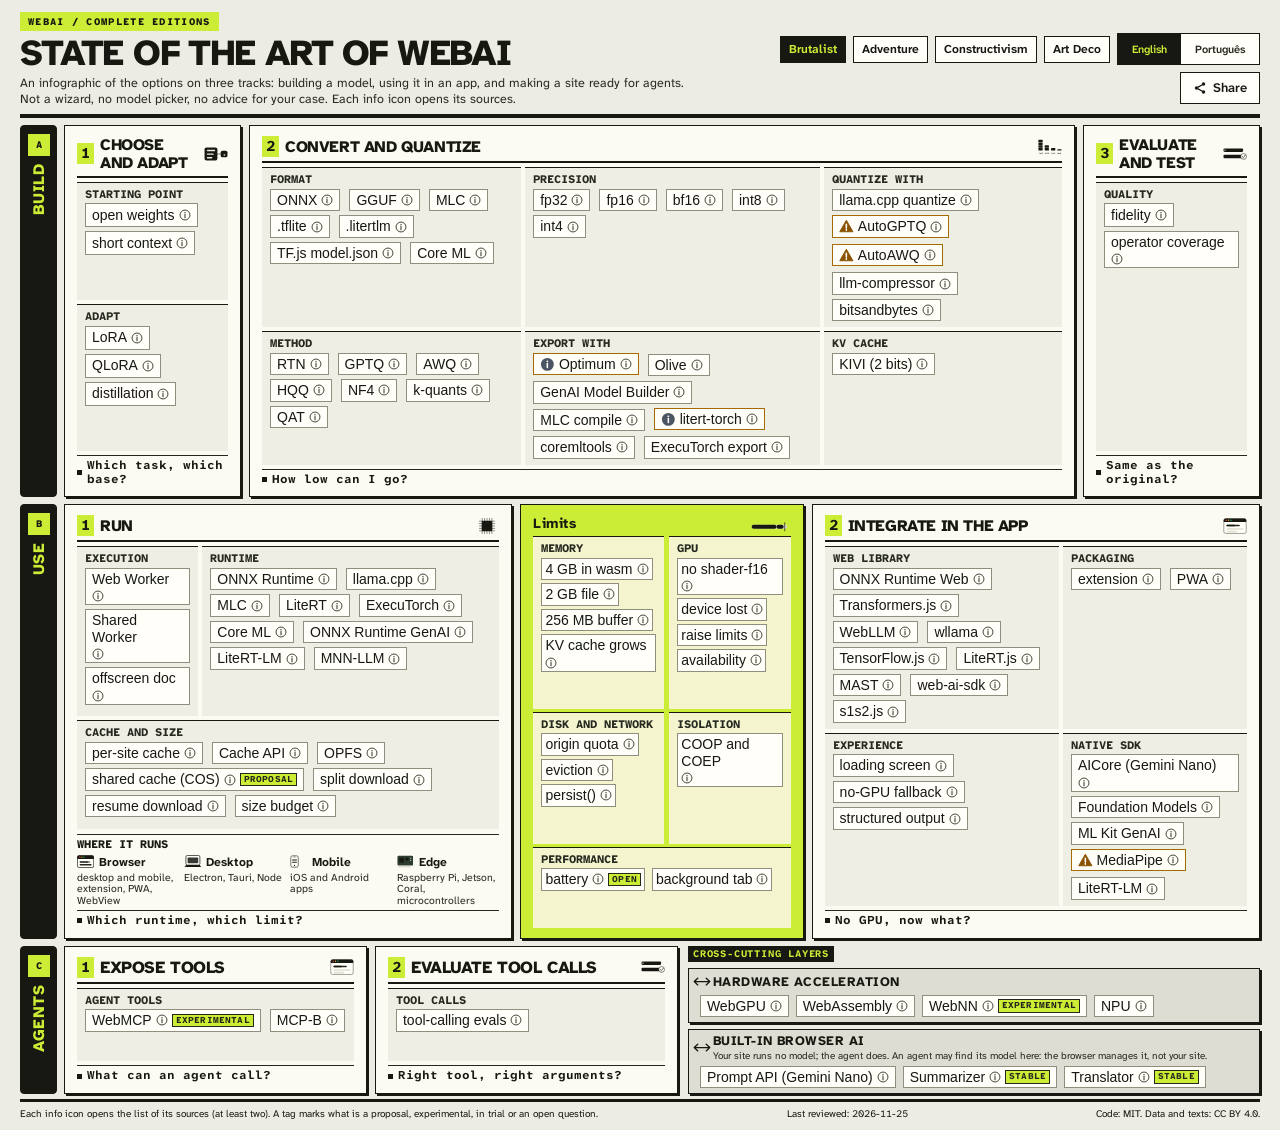
==== commit e12d8475: "Preserve diagram spacing across desktop editions" ====
--- a/docs/index.html
+++ b/docs/index.html
@@ -445,7 +445,7 @@
  [data-edition=comic] .lane[data-lane] .steps{grid-template-columns:minmax(0,1fr)}
 }
 
-@media(min-width:701px) and (orientation:landscape) {
+@media(min-width:701px) {
 html[data-edition] .page{max-width:2000px;padding:16px 24px 11px}
 html[data-edition] .top{display:grid;grid-template-columns:minmax(0,1.25fr) minmax(0,1fr);align-items:end;gap:12px;padding:0 0 10px;margin:0 0 10px}
 html[data-edition] .top h1{font:800 clamp(35px,3.3vw,56px)/.99 var(--ff-ui);margin:4px 0 5px;letter-spacing:-.045em}
@@ -463,6 +463,9 @@
 html[data-edition] [data-lane=build] .steps{grid-template-columns:19fr 62fr 19fr}
 html[data-edition] [data-lane=use] .steps{grid-template-columns:38fr 24fr 38fr}
 html[data-edition] [data-lane=agents] .steps{grid-template-columns:1fr 1fr}
+/* The desktop grid keeps each stage in its own column even below 950px.
+   Otherwise the narrow fallback spans the last stage and shrinks the whole board. */
+html[data-edition] .lane:is([data-lane=build],[data-lane=use]) .steps>article:last-child{grid-column:auto}
 html[data-edition] .card,html[data-edition] .panel{padding:7px 9px 6px}
 html[data-edition] .card-h{gap:6px;margin:0 0 6px;padding-bottom:4px}
 html[data-edition] .card-h h2{font-size:clamp(17px,1.38vw,22px);white-space:normal}
@@ -505,7 +508,7 @@
 html[data-edition=comic] .card,html[data-edition=comic] .panel,html[data-edition=comic] .band{box-shadow:2px 2px 0 var(--ink)}
 }
 
-@media(min-width:701px) and (orientation:landscape) {
+@media(min-width:701px) {
 html[data-edition] .page{padding:12px 20px 9px}
 html[data-edition] .top{padding-bottom:7px;margin-bottom:7px}
 html[data-edition] .top h1{font-size:clamp(33px,2.85vw,50px)}
@@ -514,13 +517,13 @@
 html[data-edition] .lane{grid-template-columns:37px minmax(0,1fr);gap:7px}
 html[data-edition] .band{margin-left:44px}
 html[data-edition] [data-lane=build] .steps{grid-template-columns:16fr 67fr 17fr}
-html[data-edition] .card,html[data-edition] .panel{padding:5px 7px}
+html[data-edition] .card,html[data-edition] .panel{padding:10px 12px}
 html[data-edition] .card-h{margin-bottom:4px;padding-bottom:2px}
 html[data-edition] .card-h h2{font-size:clamp(16px,1.24vw,20px)}
-html[data-edition] .card .groups>.group{padding:3px 4px}
-html[data-edition] .panel .groups>.group{padding:3px}
+html[data-edition] .card .groups>.group{padding:6px 8px}
+html[data-edition] .panel .groups>.group{padding:6px 8px}
 html[data-edition] .group h3,html[data-edition] .where h3{font-size:11.5px;margin-bottom:2px}
-html[data-edition] .chips{gap:1px 3px}
+html[data-edition] .chips{gap:4px 6px}
 html[data-edition] .chip,html[data-edition] .panel .chip{font-size:13px;min-height:15px;padding:0 3px;line-height:1.06}
 html[data-edition] .chip em{font-size:8px;padding:1px 2px}
 html[data-edition] .decision{font-size:12px;padding-top:3px;margin-top:4px}
@@ -538,7 +541,7 @@
 
 /* On a wide screen the connections run beside Agents, not as two extra rows. */
 .landscape-connections{display:contents}
-@media(min-width:701px) and (orientation:landscape){
+@media(min-width:701px){
 html[data-edition] .board{display:grid;grid-template-columns:minmax(0,1.15fr) minmax(0,1fr);align-items:start;gap:7px 10px}
 html[data-edition] .lane:not([data-lane=agents]){grid-column:1/-1}
 html[data-edition] .landscape-connections{display:grid;gap:6px;align-content:start;grid-column:2;min-width:0}
@@ -550,13 +553,13 @@
 html[data-edition] [data-lane=agents] .card-h h2{font-size:17px}
 }
 .landscape-caption{margin:0;font:730 10px/1 var(--ff-mono);color:var(--ink2);text-transform:uppercase;letter-spacing:.08em}
-@media(min-width:701px) and (orientation:landscape){
+@media(min-width:701px){
  html[data-edition=comic] [data-lane=agents] .chapter-art{width:24px;height:19px;right:5px;bottom:2px}
  html[data-edition=comic] [data-lane=agents] .lane-h{gap:3px}
 }
 
 /* The three themes keep their composition; spacing belongs to an option, not its icon. */
-@media(min-width:701px) and (orientation:landscape) {
+@media(min-width:701px) {
 html[data-edition] .board .chips { gap:4px 9px; align-items:center; }
 html[data-edition] .board .chip,
 html[data-edition] .board .panel .chip {
@@ -584,7 +587,7 @@
 html[data-edition] #layer-evaluate .groups .chip{min-height:20px}
 html[data-edition] .landscape-connections .band .chips {gap:4px 7px}
 }
-@media(min-width:701px) and (orientation:landscape) {
+@media(min-width:701px) {
 html[data-edition] .board .chip,
 html[data-edition] .board .panel .chip{min-height:15px;padding-block:0}
 html[data-edition] .board #layer-choose .groups .chip,
@@ -594,7 +597,7 @@
 html[data-edition] #layer-convert .groups{grid-template-columns:1.09fr 1.24fr 1fr}
 html[data-edition] .board .panel.step .chip{padding-inline:3px}
 }
-@media(min-width:701px) and (orientation:landscape) {
+@media(min-width:701px) {
 }
 
 /* Dedicated option type: regular-weight, readable at a glance, with a larger hit area. */
@@ -608,7 +611,7 @@
   line-height:1.18;
 }
 html[data-edition] .board .chip em{font-size:9px;line-height:1.08}
-@media(min-width:701px) and (orientation:landscape){
+@media(min-width:701px){
  html[data-edition] .board .chip,
  html[data-edition] .board .panel .chip{font-size:14px;min-height:20px;padding-block:1px}
  html[data-edition] .board #layer-choose .groups .chip,
@@ -617,7 +620,7 @@
  html[data-edition] .board .chip[data-kind=tree] .caret{width:12px;height:12px}
  html[data-edition] .panel.step .chips{gap:3px 7px}
 }
-@media(min-width:1540px) and (orientation:landscape){
+@media(min-width:1540px){
  html[data-edition] .board .chip,html[data-edition] .board .panel .chip{font-size:15px;min-height:21px}
  html[data-edition] .board .panel.step .chip{min-height:20px}
  html[data-edition] .board #layer-choose .groups .chip,
@@ -626,7 +629,7 @@
 }
 
 /* Fill each layer's existing grid, without changing the chip metrics. */
-@media(min-width:701px) and (orientation:landscape){
+@media(min-width:701px){
  html[data-edition] .board .card .body>.groups,
  html[data-edition] .board .panel.step>.groups{
    flex:1 0 auto;
@@ -845,7 +848,7 @@
   padding:3px 14px 3px 5px;clip-path:polygon(0 0,100% 0,calc(100% - 8px) 100%,0 100%);
 }
 html[data-edition=construct] .foot{border-top:2px solid var(--ink)}
-@media(min-width:701px) and (orientation:landscape){
+@media(min-width:701px){
   html[data-edition=construct] .top{padding:6px 12px 7px 13px;gap:8px}
   html[data-edition=construct] .lane{grid-template-columns:clamp(64px,5.65vw,106px) minmax(0,1fr)}
   html[data-edition=construct] .lane-h{display:flex;align-items:flex-start;gap:4px;padding:5px 8px 7px 6px}
@@ -867,7 +870,7 @@
   html[data-edition=construct] .top::before{background:linear-gradient(128deg,transparent calc(100% - 29px),var(--print-gold) calc(100% - 29px) calc(100% - 25px),var(--print-black) calc(100% - 25px))}
   html[data-edition=construct] .lane-l{font-size:28px}
 }
-@media(min-width:701px) and (orientation:landscape){
+@media(min-width:701px){
  html[data-edition=construct] .lane-h h2{white-space:nowrap;overflow-wrap:normal;font-size:clamp(8px,.66vw,11px)}
 }
 
@@ -992,7 +995,7 @@
 html[data-edition=deco] .pop,
 html[data-edition=deco] .pop a,
 html[data-edition=deco] .pop-alert {border-radius:0}
-@media (min-width:701px) and (orientation:landscape) {
+@media (min-width:701px) {
   html[data-edition=deco] .top .intro::before {width:61px;height:36px;top:2px}
   html[data-edition=deco] .top h1,html[data-edition=deco] .eyebrow {margin-left:69px}
   html[data-edition=deco] .lane-h {padding:7px 0 13px}
@@ -1004,7 +1007,7 @@
   html[data-edition=deco] .badge {min-width:19px;min-height:18px;font-size:12px}
   html[data-edition=deco] .card-h,html[data-edition=deco] .panel-h {padding-bottom:4px}
 }
-@media(max-width:1079px), (orientation:portrait) {
+@media(max-width:1079px) {
   html[data-edition=deco] .card .groups>.group,html[data-edition=deco] .panel .groups>.group {padding:6px}
 }
 @media(max-width:700px) {
@@ -1018,12 +1021,12 @@
   html[data-edition=deco][data-edition-size=fit] .top h1 {margin-left:46px}
 }
 /* The compact third rail needs all its height for the vertical route label. */
-@media (min-width:701px) and (orientation:landscape) {
+@media (min-width:701px) {
   html[data-edition=deco] .lane[data-lane=agents] .lane-h {padding-bottom:7px}
   html[data-edition=deco] .lane[data-lane=agents] .lane-h::after {display:none}
 }
 
-@media(min-width:701px) and (orientation:landscape){
+@media(min-width:701px){
  html[data-edition] .board{align-items:stretch;align-content:stretch;grid-template-rows:auto auto auto}
  html[data-edition] .board>.lane{align-items:stretch}
 }
@@ -1060,7 +1063,7 @@
 html[data-edition=deco] .board .chip:hover,
 html[data-edition=deco] .board .chip:focus-visible,
 html[data-edition=deco] .board .chip[aria-expanded=true]{background:#413343;border-color:#efcf91}
-@media(min-width:701px) and (orientation:landscape){
+@media(min-width:701px){
  html[data-edition] .lane-h{padding-block:8px}
  html[data-edition=construct] .lane-h{min-width:0;padding:5px 5px 7px}
  html[data-edition=deco] .lane-h{background:#27212d}
@@ -1143,9 +1146,8 @@
   var editionStyle = document.getElementById("editions-style"),
       editionButtons = Array.from(document.querySelectorAll("[data-select-edition]")),
       editionValues = new Set(editionButtons.map(function (b) { return b.dataset.selectEdition; })),
-      editionMedia = matchMedia("(min-width:701px) and (orientation:landscape)"),
+      editionMedia = matchMedia("(min-width:701px)"),
       editionBoard = document.querySelector(".board"), editionLinks = null,
-      editionPage = document.querySelector(".page"),
       editionReading = q.get("fit") === "0", sourceSlot = null,
       originalBands = [], mobileOverview = null, mobileBack = null, mobileReturn = null,
       mobileMedia = matchMedia("(max-width:700px)");
@@ -1224,7 +1226,6 @@
     var reading = mobileMedia.matches && editionReading;
     root.dataset.editionSize = reading ? "read" : "fit";
     style.removeProperty("width"); style.removeProperty("zoom"); style.removeProperty("min-height");
-    editionPage.style.removeProperty("zoom");
     if (mobileMedia.matches && !reading) {
       root.dataset.mobileMap = "overview";
       return;
@@ -1235,24 +1236,7 @@
     }
     delete root.dataset.mobileMap;
 
-    var page = getComputedStyle(editionPage);
-    var width = editionPage.clientWidth - parseFloat(page.paddingLeft) - parseFloat(page.paddingRight);
-    var budget = Math.max(1, document.documentElement.clientHeight - (editionPage.offsetHeight - editionBoard.getBoundingClientRect().height) - 2);
-    function measure(scale) {
-      style.zoom = String(scale);
-      style.width = (Math.floor(width / scale * 10) / 10) + "px";
-      return editionBoard.getBoundingClientRect().height;
-    }
     if (openBtn) close(false);
-    var lo = 0, hi = 2;
-    for (var j = 0; j < 13; j++) {
-      var mid = (lo + hi) / 2;
-      if (measure(mid) <= budget) lo = mid;
-      else hi = mid;
-    }
-    var scale = Math.max(lo, .01);
-    measure(scale);
-    if (editionMedia.matches) style.minHeight = Math.floor(budget / scale * 10) / 10 + "px";
   }
   function setEdition(choice) {
     if (!editionStyle || !editionValues.has(choice)) return;
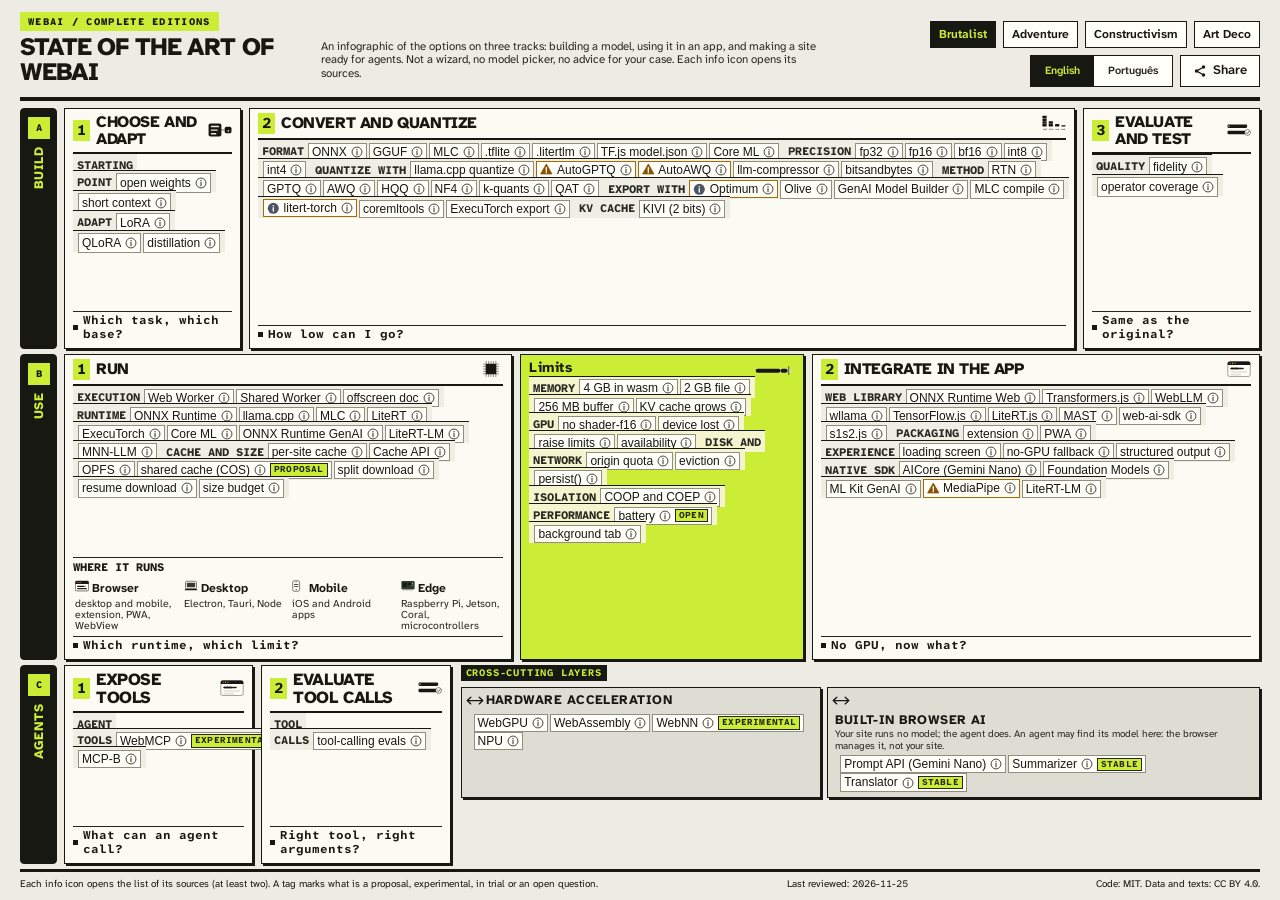
==== commit 41bf7b45: "Reflow desktop editions to fit the available viewport" ====
--- a/docs/index.html
+++ b/docs/index.html
@@ -1068,6 +1068,62 @@
  html[data-edition=construct] .lane-h{min-width:0;padding:5px 5px 7px}
  html[data-edition=deco] .lane-h{background:#27212d}
 }
+
+/* Let options wrap together when the available desktop height is limited. */
+@media (min-width:701px) {
+ html[data-diagram-density] .board :is(#layer-choose,#layer-evaluate) .groups .chips>li{flex:0 1 auto}
+ html[data-diagram-density] .board :is(.card,.panel){padding:6px 8px}
+ html[data-diagram-density] .board :is(.card,.panel) .groups>.group{padding:3px 5px}
+ html[data-diagram-density] .board .groups .chips{gap:3px 5px}
+ html[data-diagram-density] .board .groups .chips .chip{font-size:13px;min-height:18px;padding:1px 4px}
+ html[data-diagram-density=dense] .board .groups .chips .chip{font-size:12px;min-height:16px;padding:1px 3px}
+ html[data-diagram-density=dense] .board .groups .chips{gap:2px 4px}
+ html[data-diagram-density=dense] .board .card-h{margin-bottom:3px;padding-bottom:2px}
+}
+@media (min-width:701px) {
+ html[data-diagram-density=dense] .board .groups>.group>h3,
+ html[data-diagram-density=dense] .board .groups>.group>.chips{display:inline}
+ html[data-diagram-density=dense] .board .groups>.group>.chips>li{display:inline-block;vertical-align:middle;margin:1px 2px}
+ html[data-diagram-density=dense] .board .groups>.group>h3{margin-right:3px}
+ html[data-diagram-density=dense] .board .groups>.group{line-height:1.1}
+ html[data-diagram-density=dense] .board .groups{align-content:start;gap:3px}
+}
+@media (min-width:701px) {
+ html[data-diagram-density=dense] .board .steps .groups{display:block;line-height:1.45}
+ html[data-diagram-density=dense] .board .steps .groups>.group{display:inline;padding:2px 4px;box-decoration-break:clone;-webkit-box-decoration-break:clone}
+ html[data-diagram-density=dense] .board :is(#layer-choose,#layer-evaluate) .groups .chip{min-height:16px}
+ html[data-diagram-density=dense] .top h1{font-size:30px}
+ html[data-diagram-density=dense] .board .where-item .glyph{float:left;margin:0 3px 0 0}
+ html[data-diagram-density=dense] .board .where-item p{clear:none}
+}
+@media (min-width:701px) {
+ html[data-diagram-density=dense] .board .steps .groups{line-height:1.12}
+ html[data-diagram-density=dense] .board .groups>.group>.chips>li{margin:1px}
+ html[data-diagram-density=dense] .board .lane-h h2{font-size:13px}
+ html[data-diagram-density=dense] .board{grid-template-columns:minmax(0,.7fr) minmax(0,1.3fr)}
+ html[data-diagram-density=dense] .board .landscape-connections{grid-template-columns:1fr 1.2fr;align-content:start}
+ html[data-diagram-density=dense] .board .landscape-caption{grid-column:1/-1}
+ html[data-diagram-density=dense] .board .landscape-connections .band{align-content:start}
+ html[data-diagram-density=dense] .board .where-grid .glyph{width:24px;height:14px}
+}
+@media(min-width:1100px){
+ html[data-diagram-density=dense] .top{grid-template-columns:minmax(0,1fr) auto}
+ html[data-diagram-density=dense] .top .intro{display:grid;grid-template-columns:auto minmax(0,1fr);column-gap:12px;align-items:center}
+ html[data-diagram-density=dense] .top .intro .eyebrow{grid-column:1/-1}
+ html[data-diagram-density=dense] .top .intro h1{font-size:25px;max-width:17ch}
+ html[data-diagram-density=dense] .top .intro p{font-size:11.5px;line-height:1.2}
+ html[data-diagram-density=dense] .top .bar{max-width:420px}
+ html[data-diagram-density=dense] .board .where-grid{display:flex;align-items:start}
+ html[data-diagram-density=dense] .board .where-item{flex:1;min-width:0;padding:2px}
+ html[data-diagram-density=dense] .board .where-item .glyph{float:left;width:14px;height:12px}
+}
+@media(min-width:701px){
+ html[data-diagram-density=dense] .board .steps>:is(.card,.panel){padding-block:4px}
+ html[data-diagram-density=dense] .board .decision{margin-top:2px;padding-block:2px}
+ html[data-diagram-density=dense] .board .groups>.group>.chips>li{margin-block:0}
+ html[data-diagram-density=dense] .board .card .body{gap:4px}
+ html[data-diagram-density=dense] .board{row-gap:5px}
+}
 </style>
 </head>
 <body>
@@ -1223,6 +1279,7 @@
   }
   function fitEdition() {
     var style = editionBoard.style;
+    delete root.dataset.diagramDensity;
     var reading = mobileMedia.matches && editionReading;
     root.dataset.editionSize = reading ? "read" : "fit";
     style.removeProperty("width"); style.removeProperty("zoom"); style.removeProperty("min-height");
@@ -1236,6 +1293,11 @@
     }
     delete root.dataset.mobileMap;
 
+    var available = geometry(editionBoard, false).avail;
+    if (editionBoard.offsetHeight > available) root.dataset.diagramDensity = "compact";
+    if (editionBoard.offsetHeight > available) root.dataset.diagramDensity = "dense";
+    available = geometry(editionBoard, false).avail;
+    if (editionBoard.offsetHeight <= available) style.minHeight = available + "px";
     if (openBtn) close(false);
   }
   function setEdition(choice) {
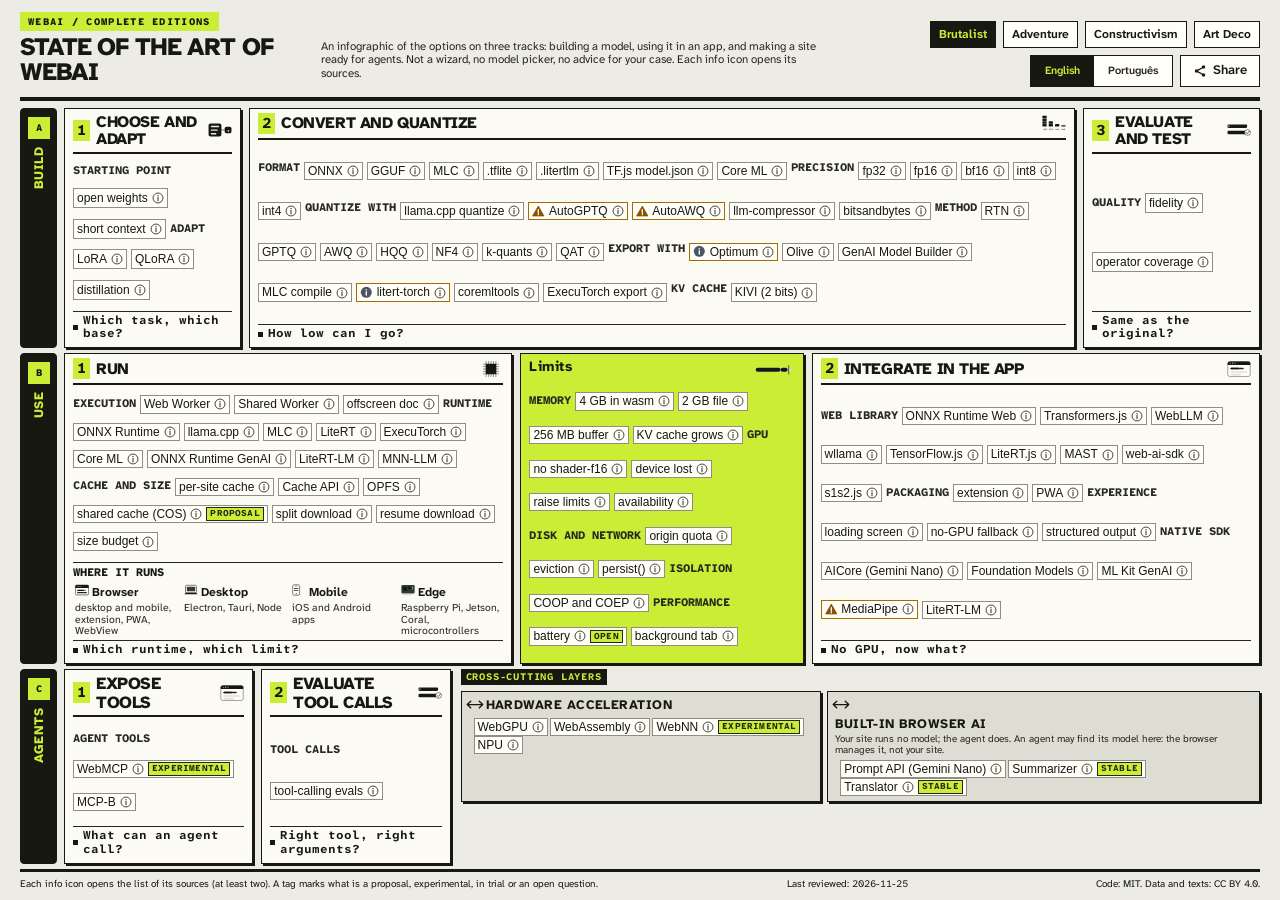
==== commit cc907db2: "Share free layer height between desktop chip rows" ====
--- a/docs/index.html
+++ b/docs/index.html
@@ -1124,6 +1124,19 @@
  html[data-diagram-density=dense] .board .card .body{gap:4px}
  html[data-diagram-density=dense] .board{row-gap:5px}
 }
+
+/* Share the free height between chip rows inside each desktop layer. */
+@media (min-width:701px) {
+ html[data-edition] .steps .groups>.group{display:flex;flex-direction:column}
+ html[data-edition] .board .steps .group>.chips{flex:1;align-content:space-evenly;align-items:center}
+ html[data-diagram-density=dense] .board .steps :is(.card .body,.panel.step)>.groups{
+   display:flex;flex-flow:row wrap;align-content:space-evenly;align-items:center;gap:2px 4px;
+ }
+ html[data-diagram-density=dense] .board .steps .groups>.group,
+ html[data-diagram-density=dense] .board .steps .group>.chips{display:contents}
+ html[data-diagram-density=dense] .board .steps .groups>.group>h3,
+ html[data-diagram-density=dense] .board .steps .groups>.group>.chips>li{margin:0}
+}
 </style>
 </head>
 <body>
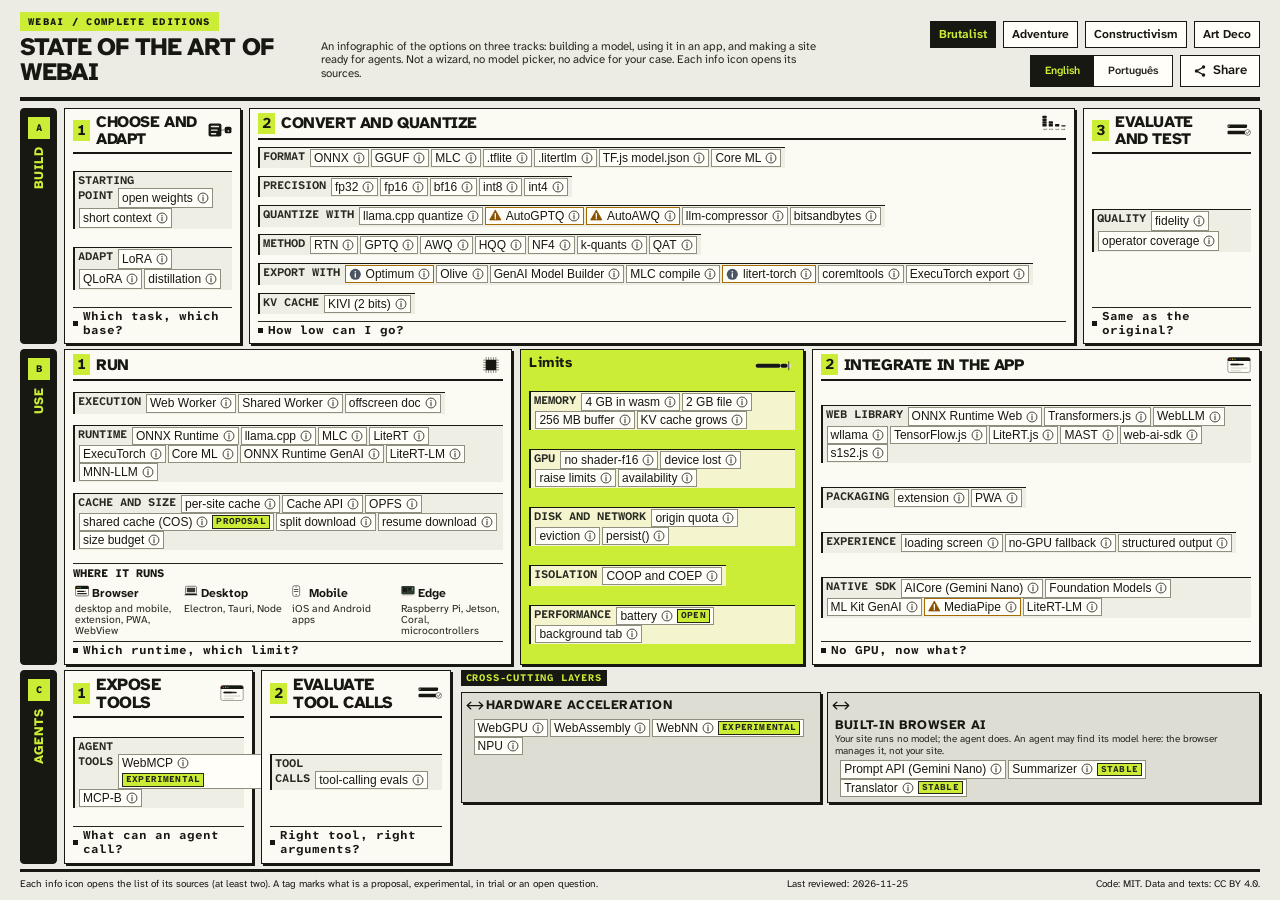
==== commit 64b58953: "Keep subgroup titles and chips together in compact layers" ====
--- a/docs/index.html
+++ b/docs/index.html
@@ -1130,12 +1130,18 @@
  html[data-edition] .steps .groups>.group{display:flex;flex-direction:column}
  html[data-edition] .board .steps .group>.chips{flex:1;align-content:space-evenly;align-items:center}
  html[data-diagram-density=dense] .board .steps :is(.card .body,.panel.step)>.groups{
-   display:flex;flex-flow:row wrap;align-content:space-evenly;align-items:center;gap:2px 4px;
+   display:flex;flex-flow:row wrap;align-content:space-evenly;align-items:center;gap:3px 5px;
  }
- html[data-diagram-density=dense] .board .steps .groups>.group,
- html[data-diagram-density=dense] .board .steps .group>.chips{display:contents}
- html[data-diagram-density=dense] .board .steps .groups>.group>h3,
- html[data-diagram-density=dense] .board .steps .groups>.group>.chips>li{margin:0}
+ html[data-diagram-density=dense] .board .steps .groups>.group{
+   display:block;max-width:100%;min-width:0;padding:1px 3px;border-inline-start:2px solid var(--route);
+ }
+ html[data-diagram-density=dense] .board .steps .groups>.group>h3{
+   display:inline;line-height:1.1;margin:0 4px 0 0;font-weight:700;
+ }
+ html[data-diagram-density=dense] .board .steps .group>.chips{
+   display:inline;
+ }
+ html[data-diagram-density=dense] .board .steps .group>.chips>li{margin:0 1px;vertical-align:top}
 }
 </style>
 </head>
@@ -1292,6 +1298,8 @@
   }
   function fitEdition() {
     var style = editionBoard.style;
+    var lanes = editionBoard.querySelectorAll(".lane[data-lane=build] .steps,.lane[data-lane=use] .steps");
+    lanes.forEach(function (lane) { lane.style.removeProperty("grid-template-columns"); });
     delete root.dataset.diagramDensity;
     var reading = mobileMedia.matches && editionReading;
     root.dataset.editionSize = reading ? "read" : "fit";
@@ -1309,6 +1317,18 @@
     var available = geometry(editionBoard, false).avail;
     if (editionBoard.offsetHeight > available) root.dataset.diagramDensity = "compact";
     if (editionBoard.offsetHeight > available) root.dataset.diagramDensity = "dense";
+    if (root.dataset.diagramDensity === "dense" && editionBoard.offsetHeight > geometry(editionBoard, false).avail) {
+      lanes.forEach(function (lane, i) {
+        var layouts = i === 0 ? ["1fr 3fr 1fr", "1fr 4fr 1fr", "1fr 5fr 1fr"] :
+          ["39fr 25fr 36fr", "44fr 23fr 33fr", "43fr 29fr 28fr", "36fr 30fr 34fr"];
+        var best = "", height = lane.offsetHeight;
+        layouts.forEach(function (layout) {
+          lane.style.gridTemplateColumns = layout;
+          if (lane.offsetHeight < height) { best = layout; height = lane.offsetHeight; }
+        });
+        lane.style.gridTemplateColumns = best;
+      });
+    }
     available = geometry(editionBoard, false).avail;
     if (editionBoard.offsetHeight <= available) style.minHeight = available + "px";
     if (openBtn) close(false);
